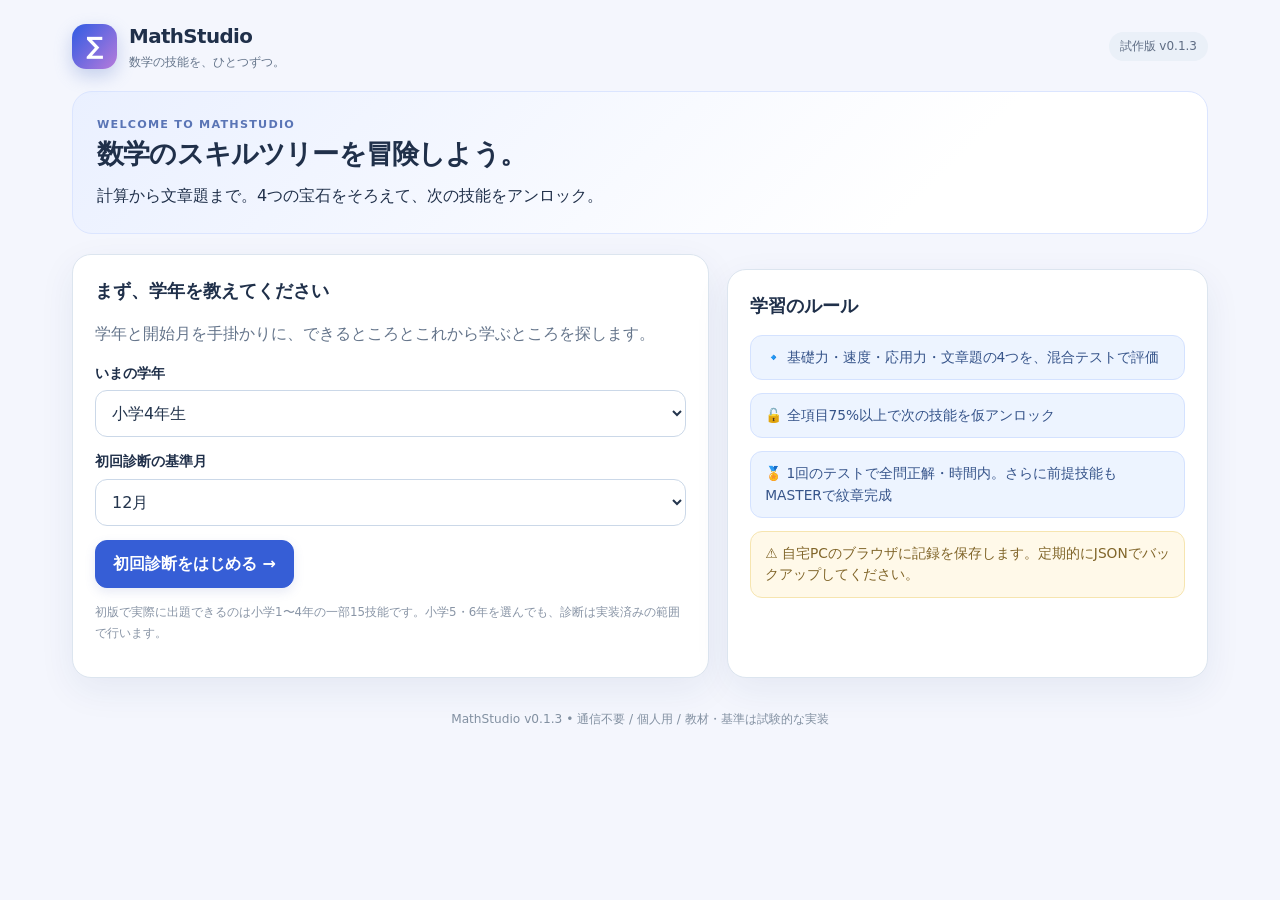
==== index.html @ b455cc85 "MathStudio v0.1.3: full-height tree, sticky grade header, skill modal" ====
<!doctype html>
<html lang="ja"><head><meta charset="utf-8"><meta name="viewport" content="width=device-width,initial-scale=1"><meta name="color-scheme" content="light"><title>MathStudio v0.1.3 — 単独ファイル版</title><style>:root{--ink:#20304a;--muted:#65758b;--blue:#365ed6;--line:#dce5ef;--bg:#f4f6fd;--white:#fff;--green:#15805e;--shadow:0 12px 36px rgba(28,55,112,.07);font-family:system-ui,-apple-system,'Noto Sans JP','Yu Gothic',sans-serif;color:var(--ink);background:var(--bg);line-height:1.55}*{box-sizing:border-box}body{margin:0}button,input,select,textarea{font:inherit}button{cursor:pointer}button:disabled{cursor:not-allowed;opacity:.45}button:focus-visible,input:focus-visible,textarea:focus-visible,select:focus-visible{outline:3px solid #91abff;outline-offset:2px}h1,h2,h3,p{margin-top:0}h1{font-size:1.35rem;letter-spacing:-.03em}h2{font-size:1.13rem}h3{font-size:1rem;margin-bottom:8px}p{line-height:1.7}.shell{max-width:1180px;padding:22px 22px 54px;margin:auto}.topbar{display:flex;gap:12px;align-items:center;justify-content:space-between;margin-bottom:20px}.brand{display:flex;align-items:center;gap:12px;cursor:pointer}.logo{width:45px;height:45px;display:grid;place-items:center;border-radius:14px;background:linear-gradient(130deg,#2f5be3,#b77bdb);color:white;font-weight:900;font-size:24px;box-shadow:0 7px 18px #6480cc55}.brand strong{font-size:1.24rem;letter-spacing:-.03em}.brand small{display:block;color:var(--muted);font-size:.74rem}.top-actions{display:flex;gap:8px;flex-wrap:wrap}.pill{font-size:.75rem;color:#5f6d84;background:#eaf0f8;border-radius:100px;padding:5px 11px}.btn{background:var(--blue);border:1px solid var(--blue);color:white;font-weight:700;padding:11px 17px;border-radius:12px;box-shadow:0 4px 11px #4a64b322}.btn:hover{filter:brightness(.96)}.btn.secondary{color:#354769;background:white;border-color:var(--line);box-shadow:none}.btn.soft{color:#3157a6;background:#e9eeff;border-color:#e1e8ff;box-shadow:none}.btn.danger{color:#a93445;border:1px solid #ecc4cb;background:#fff5f6;box-shadow:none}.btn.small{font-size:.83rem;padding:7px 12px;border-radius:9px}.page-title{display:flex;align-items:end;justify-content:space-between;gap:15px;flex-wrap:wrap;margin-bottom:18px}.subtitle,.muted{color:var(--muted)}.subtitle{font-size:.9rem}.card{background:white;border:1px solid var(--line);border-radius:19px;box-shadow:var(--shadow);padding:22px}.card+.card{margin-top:15px}.grid2{display:grid;grid-template-columns:1.14fr .86fr;gap:18px}.grid2.equal{grid-template-columns:1fr 1fr}.flex{display:flex;align-items:center;gap:10px}.between{justify-content:space-between}.stack{display:grid;gap:13px}.notice{font-size:.86rem;padding:11px 14px;border-radius:12px;background:#edf4ff;border:1px solid #d4e2ff;color:#36548a}.notice.warn{background:#fff9e9;border-color:#f6e5b0;color:#806529}.notice.good{background:#eaf8f2;border-color:#bce8d6;color:#1a7355}.kicker{letter-spacing:.11em;text-transform:uppercase;font-size:.7rem;font-weight:800;color:#5a75b6}.hero{background:linear-gradient(135deg,#eaf0ff 0%,#ffffff 75%);border:1px solid #dbe5ff;border-radius:20px;padding:24px;margin-bottom:20px}.hero h1{font-size:1.7rem;margin-bottom:6px}.hero p{margin-bottom:0}.statgrid{display:grid;grid-template-columns:repeat(3,1fr);gap:10px}.stat{background:#f5f8fd;padding:16px;border-radius:14px}.stat strong{font-size:1.65rem;display:block;font-variant-numeric:tabular-nums}.stat small{color:var(--muted)}.nav{display:flex;gap:8px;flex-wrap:wrap;margin-bottom:17px}.nav button{border:0;background:#e8edf6;color:#465977;padding:10px 16px;border-radius:11px;font-weight:700}.nav button.active{background:#344f9e;color:white}.track{margin-top:24px}.track-header{display:flex;align-items:center;gap:10px;font-weight:800;margin-bottom:10px}.track-header span{width:33px;height:33px;border-radius:10px;display:grid;place-items:center;background:#eaf0ff;color:#4462bc;font-size:1.3rem}.skill-strip{display:flex;gap:13px;overflow-x:auto;padding:4px 5px 16px}.skill-card{min-width:207px;max-width:207px;text-align:left;border-radius:15px;background:white;border:1px solid #dce5ef;padding:15px;box-shadow:0 5px 16px #2d4e7a0b;position:relative;flex-shrink:0;color:var(--ink)}.skill-card:before{content:'→';position:absolute;top:48%;right:-14px;color:#a4b5c9;font-size:17px;z-index:1}.skill-card:last-child:before{display:none}.skill-card:hover{border-color:#819be9}.skill-card.locked{opacity:.63;background:#f5f7f9}.skill-card.master{background:#f0fcf7;border-color:#87d4b0}.skill-card.pending{background:#fffaf1;border-color:#dfc991}.skill-card.licensed{border-color:#8eabe9}.skill-grade{color:#7584a0;font-size:.72rem}.skill-name{font-weight:800;font-size:.9rem;min-height:44px;margin-top:3px}.skill-foot{font-size:.72rem;margin-top:9px;color:var(--muted)}.gems{display:flex;align-items:center;gap:9px;flex-wrap:wrap}.gem-box{text-align:center;min-width:44px}.gem{--gem:#97a1b4;width:29px;height:33px;display:block;margin:auto;position:relative;clip-path:polygon(25% 0%,75% 0%,100% 28%,85% 80%,50% 100%,15% 80%,0 28%);background:linear-gradient(130deg,#fff8,var(--gem) 32%,#091a2855 72%,var(--gem));border:0;filter:drop-shadow(0 1px 2px #51607133)}.gem:after{content:'';position:absolute;inset:5px 8px 10px 7px;background:#ffffff70;clip-path:polygon(0 0,100% 0,35% 100%)}.gem.gray{filter:grayscale(1);opacity:.29}.gem.bright{filter:drop-shadow(0 0 5px var(--gem)) saturate(1.4)}.gem-box label{display:block;margin-top:5px;font-size:.63rem;color:var(--muted)}.gem-box b{font-size:.72rem}.gem.small{width:17px;height:19px}.seal{width:47px;height:47px;display:grid;place-items:center;flex-shrink:0;border:2px solid #b3c1d7;border-radius:50%;font-weight:900;color:#b1bece;background:#fff;box-shadow:inset 0 0 0 3px #f3f6fb}.seal.master{border-color:#d6ac48;color:#9c6410;background:radial-gradient(circle,#fff9d9,#f5dfa3);box-shadow:0 0 15px #ffdd785c,inset 0 0 0 3px #fff3cd}.seal.pending{border-color:#d6af70;background:#fff8e9;color:#ab8749}.seal.license{color:#4c72ae;border-color:#adc2e6;background:#f1f6ff}.status{font-size:.77rem;font-weight:800;border-radius:25px;padding:4px 9px;background:#f0f3f8;color:#64758a;white-space:nowrap}.status.master{background:#e1f6ec;color:#087c55}.status.pending{background:#fff0d6;color:#985f22}.status.licensed{background:#e7efff;color:#3359a4}.skill-detail{display:grid;gap:14px}.requirements{font-size:.86rem;color:#65758a}.req-links{display:flex;flex-wrap:wrap;gap:6px}.req{font-size:.79rem;padding:7px 9px;background:#f0f4fa;border-radius:8px}.progress{height:9px;background:#e8edf4;border-radius:20px;overflow:hidden;margin:5px 0}.progress>div{height:100%;background:linear-gradient(90deg,#819ae2,#466ddd);border-radius:20px}.metricrow{display:grid;grid-template-columns:80px 1fr 46px;align-items:center;gap:11px;font-size:.83rem;padding:7px 0}.field{display:grid;gap:6px;margin:0 0 14px}.field label{font-weight:800;font-size:.86rem}.field input,.field select,.answer-input{width:100%;border:1px solid #cbd8e8;padding:12px;border-radius:12px;background:white;color:#24354d}.answer-input{font-size:1.16rem}.answer-input.formula{min-height:112px;resize:vertical;font-family:ui-monospace,Consolas,monospace}.hint{font-size:.81rem;color:var(--muted)}.question{background:#f7f9fd;border:1px solid #e6ebf5;border-radius:17px;padding:22px;margin:16px 0}.question p{font-size:1.21rem;font-weight:750;margin-bottom:0;line-height:1.8}.tag{border-radius:100px;font-size:.74rem;padding:4px 10px;background:#e6edff;color:#4764af;font-weight:800}.counter{color:var(--muted);font-size:.85rem}.qnav{display:flex;justify-content:center;gap:6px;flex-wrap:wrap;margin:16px 0}.qnav button{width:33px;height:33px;border:1px solid #d5deec;background:white;border-radius:10px;color:#59708a;font-size:.76rem}.qnav button.filled{background:#e9f0ff;border-color:#99b3fa}.qnav button.current{background:#385fcd;color:white;border-color:#385fcd}.timer{font-variant-numeric:tabular-nums;font-weight:900;font-size:1.55rem}.divider{height:1px;background:var(--line);margin:20px 0}.result-line{padding:12px 0;border-bottom:1px solid #e9eef6}.result-line:last-child{border:0}.result-line.ok{border-left:3px solid #29a67b;padding-left:12px}.result-line.bad{border-left:3px solid #d9686e;padding-left:12px}.result-line.review{border-left:3px solid #d6a94d;padding-left:12px}.result-prompt{font-size:.89rem;font-weight:700}.result-detail{font-size:.82rem;color:var(--muted)}.history-chart{width:100%;max-height:250px}.tabular{font-variant-numeric:tabular-nums}.footer{text-align:center;margin-top:32px;font-size:.76rem;color:#8290a1}.smallnote{font-size:.74rem;color:#8995a6}.diag-dots{display:flex;gap:8px;flex-wrap:wrap}.diag-dots span{padding:6px 10px;border-radius:20px;background:#eef2f8;font-size:.77rem}.diag-dots span.active{background:#dce8ff;color:#355fba;font-weight:800}.diag-dots span.done{background:#e1f5eb;color:#12815e}.loading{padding:50px;text-align:center}input[type=file]{width:100%}@media(max-width:760px){.shell{padding:13px 12px 30px}.grid2,.grid2.equal{grid-template-columns:1fr}.card{padding:16px}.hero{padding:18px}.topbar{align-items:flex-start}.top-actions{justify-content:flex-end}.stat strong{font-size:1.26rem}.stat{padding:10px}.skill-card{min-width:188px;max-width:188px}.question{padding:18px}.question p{font-size:1.08rem}.gem-box{min-width:37px}}
/* Prevent long horizontal skill strips from collapsing the detail panel. */
.grid2{grid-template-columns:minmax(0,1.14fr) minmax(310px,.86fr)}.grid2.equal{grid-template-columns:repeat(2,minmax(0,1fr))}.grid2>*{min-width:0}.skill-strip{max-width:100%}
@media(max-width:760px){.grid2,.grid2.equal{grid-template-columns:minmax(0,1fr)}}
/* v0.1.2: Civ-inspired, factual prerequisite DAG; eras represent school grades. */
.tech-wrap{margin-top:18px;background:#fff;border:1px solid #d6e1ee;border-radius:19px;box-shadow:var(--shadow);overflow:hidden}
.tech-toolbar{display:flex;justify-content:space-between;align-items:center;flex-wrap:wrap;gap:12px;padding:16px 20px 10px;background:#eef3fc}
.tech-tooltitle{display:grid;gap:2px}.tech-tooltitle strong{color:#283e64;font-size:1.04rem}.tech-tooltitle span{font-size:.79rem;color:#627590}
.tech-controls{display:flex;gap:6px;align-items:center}.map-zoom-value{min-width:40px;text-align:center;font-weight:800;font-size:.81rem;color:#4a5e7b}
.tech-legend{display:flex;align-items:center;gap:15px;flex-wrap:wrap;padding:11px 20px;font-size:.74rem;color:#677993;background:#f9fbfe;border-bottom:1px solid #dee6f0}
.tech-legend>span{display:inline-flex;align-items:center;gap:5px}.legend-dot{display:inline-block;width:10px;height:10px;border-radius:50%;background:#e5eaf2;border:1px solid #b8c6d9}.legend-dot.master{background:#28a77c;border-color:#229b71}.legend-dot.licensed{background:#5084e5;border-color:#3474df}.legend-dot.open{background:#fff5da;border-color:#d9aa53}.legend-dot.locked{background:#d7dde7;border-color:#a7b2c5}.legend-line{display:inline-block;width:24px;border-top:3px solid #9db0c7}
.tech-map-scroll{height:min(65vh,720px);min-height:460px;overflow:auto;overscroll-behavior:contain;background:#f3f6fc;scrollbar-width:thin;scrollbar-color:#abbcda #e5ebf4}
.tech-map-scroll:focus-visible{outline:3px solid #5878df;outline-offset:-4px}
.tech-canvas{position:relative;isolation:isolate;font-family:system-ui,-apple-system,'Noto Sans JP','Yu Gothic',sans-serif}
.era-band{position:absolute;top:0;z-index:-3;border-right:2px solid #d6dfec}.era-even{background:#ecf1f8}.era-odd{background:#f6f8fc}.era-future{background:repeating-linear-gradient(135deg,#f0f3f7,#f0f3f7 16px,#e9eff6 16px,#e9eff6 32px)}
.era-head{height:80px;display:grid;justify-items:center;align-content:center;border-bottom:2px solid #cbd7e7;background:linear-gradient(180deg,#dce7fb,#edf3fc);color:#334e79}.era-head strong{font-size:1.23rem}.era-head small{font-size:.68rem;color:#7385a1}.era-index{font-size:.55rem;font-weight:900;letter-spacing:.17em;color:#627ca7}.era-future .era-head{background:linear-gradient(180deg,#e8edf5,#f3f5f8);color:#8490a2}
.tech-lane{position:absolute;left:0;border-bottom:2px dashed #cad6e9;pointer-events:none}.lane-label{position:absolute;left:7px;top:18px;width:99px;display:grid;justify-items:center;gap:7px;font-size:.82rem;color:#435f8a;font-weight:900;text-align:center;line-height:1.25}.lane-label strong{display:grid;place-items:center;width:40px;height:40px;background:#e0eafa;border-radius:13px;color:#3d67c1;font-size:1.35rem}
.tech-edges{position:absolute;inset:0;width:100%;height:100%;z-index:-1;pointer-events:none;overflow:visible}.tech-link{fill:none;stroke:#9eafc7;stroke-width:2.2;opacity:.9;stroke-linecap:round}.tech-link.cross-lane{stroke-dasharray:8 5}.tech-link.complete{stroke:#64bb99}.tech-link.highlight{stroke:#d78d37;stroke-width:3.8;opacity:1;stroke-dasharray:none}
.tech-node{position:absolute;z-index:1;border:1.5px solid #bed0e6;border-left:6px solid #7395ca;border-radius:13px;padding:11px 11px 9px;text-align:left;display:flex;flex-direction:column;justify-content:space-between;background:#fff;box-shadow:0 5px 16px #3d568126;color:#2b3f5c;transition:box-shadow .15s,border-color .15s,transform .15s}.tech-node:hover{z-index:2;transform:translateY(-2px);box-shadow:0 10px 24px #47619e4a}.tech-node:focus-visible{z-index:3;outline:3px solid #3463d1;outline-offset:3px}.tech-node.selected{border-color:#d78d37;box-shadow:0 0 0 4px #f6cf8266,0 8px 23px #2d4f7540;z-index:2}.tech-node.master{background:#e8fbf3;border-left-color:#24a878}.tech-node.licensed{background:#edf3ff;border-left-color:#477fdb}.tech-node.pending{background:#fff8ea;border-left-color:#d8a75e}.tech-node.locked{background:#f4f5f9;border-left-color:#acb9c7;color:#79859a}.tech-node-top,.tech-node-bottom{display:flex;justify-content:space-between;align-items:center;gap:5px}.tech-node-meta{font-size:.66rem;color:#8292ab}.tech-node-name{font-size:.91rem;font-weight:900;line-height:1.3;min-height:37px;display:flex;align-items:center}.tech-status{font-size:.64rem;font-weight:850;color:#4e6686;background:#e8eef7;padding:2px 6px;border-radius:99px;white-space:nowrap}.tech-status.master{background:#b9efd6;color:#167759}.tech-status.licensed{background:#c9daff;color:#315cb0}.tech-status.pending{background:#ffedc6;color:#875e1e}.tech-status.locked{background:#e2e5ed;color:#798398}.tech-gems{display:inline-flex;gap:6px;align-items:center}.tech-gem{display:inline-block;height:17px;width:14px;background:var(--stone);clip-path:polygon(50% 0,100% 40%,82% 86%,50% 100%,18% 86%,0 40%);filter:saturate(.7);opacity:.78}.tech-gem.empty{background:#bfc9d6;opacity:.4}.tech-gem.bright{filter:drop-shadow(0 0 5px var(--stone)) saturate(1.3);opacity:1}.tech-reason{font-size:.59rem;color:#8b99ad;white-space:nowrap}
.tech-map-foot{display:flex;justify-content:space-between;gap:10px;flex-wrap:wrap;padding:10px 19px;font-size:.72rem;color:#657b9b;background:#f3f7fd;border-top:1px solid #dce5f1}
#detail-pane{margin-top:17px;max-width:100%}
@media(max-width:760px){.tech-toolbar{padding:11px}.tech-legend{gap:8px;padding:10px}.tech-map-scroll{height:58vh}.tech-map-foot{padding:8px 11px}}
/* v0.1.3: desktop learning-map viewport; no page-level vertical scrolling. */
html.math-tree-page,html.math-tree-page body{height:100%;overflow:hidden}
.shell.shell-tree{height:100dvh;max-width:none;width:100%;margin:0;padding:10px 14px 11px;display:flex;flex-direction:column;gap:9px;overflow:hidden}
.shell-tree>.topbar{margin:0;flex:0 0 auto;min-height:42px}
.shell-tree .logo{height:39px;width:39px;border-radius:11px;font-size:20px}
.shell-tree .brand strong{font-size:1.13rem}
.shell-tree .nav{margin:0;flex:0 0 auto;padding:3px 4px;border-radius:13px;gap:3px}
.shell-tree .nav button{padding:7px 16px;font-size:.82rem}
.tree-overview{display:flex;justify-content:space-between;align-items:center;gap:12px;flex:0 0 auto;min-height:32px}
.tree-overview h1{font-size:1.12rem;margin:0;white-space:nowrap}
.tree-overview .tree-subtitle{font-size:.75rem;color:var(--muted);margin-left:10px}
.tree-overview .tree-summary{display:flex;gap:7px;align-items:center;justify-content:flex-end;flex-wrap:wrap}
.tree-overview .tree-summary .pill{white-space:nowrap;font-size:.72rem;padding:4px 9px}
.tree-overview .btn{padding:6px 12px}
.shell-tree .footer{display:none}
.shell-tree .tech-wrap{flex:1 1 auto;min-height:0;margin:0;display:flex;flex-direction:column;overflow:hidden;border-radius:14px}
.shell-tree .tech-toolbar{flex:0 0 auto;padding:6px 12px;gap:8px;min-height:40px}
.shell-tree .tech-tooltitle{display:flex;align-items:baseline;gap:12px;white-space:nowrap}
.shell-tree .tech-tooltitle strong{font-size:.94rem}
.shell-tree .tech-tooltitle span{font-size:.72rem}
.shell-tree .tech-controls .btn{padding:4px 11px;border-radius:9px;min-height:29px}
.shell-tree .tech-legend{flex:0 0 auto;padding:5px 13px;min-height:28px;gap:12px;font-size:.7rem}
.tech-track-legend{display:inline-flex;align-items:center;gap:4px}
.tech-track-legend i{display:inline-block;height:10px;width:5px;border-radius:3px}
.tech-map-viewport{position:relative;flex:1 1 auto;min-height:0;overflow:hidden;background:#f3f6fc}
.tech-map-viewport .tech-map-scroll{position:absolute;inset:0;height:100%;min-height:0;max-height:none;overflow:auto;scroll-padding-top:72px}
.tech-grade-overlay{position:absolute;z-index:8;top:0;left:0;right:0;height:61px;overflow:hidden;pointer-events:none;border-bottom:2px solid #b7c9e1;background:linear-gradient(180deg,#d7e4f7,#eef4fc);box-shadow:0 3px 9px #294e7a25}
.tech-grade-strip{position:relative;will-change:transform;height:100%}
.grade-fixed{position:absolute;top:0;height:61px;display:flex;justify-content:center;align-items:center;flex-direction:column;gap:0;border-right:1px solid #c3d3e8;color:#2d4c7a;white-space:nowrap}
.grade-fixed span{font-size:.58rem;letter-spacing:.13em;color:#7187a8;font-weight:900;line-height:1.25}
.grade-fixed strong{font-size:1rem;line-height:1.35}
.grade-fixed small{font-size:.62rem;line-height:1.25;color:#8a98ae}
.grade-fixed.grade-future{background:repeating-linear-gradient(135deg,#edf1f7,#edf1f7 14px,#e3eaf4 14px,#e3eaf4 28px);color:#8d99ab}
.tech-canvas .era-band{top:0;z-index:-2}
.tech-canvas .tech-edges{z-index:0}
.tech-canvas .tech-node{z-index:1;border-left:6px solid var(--track-color);padding:7px 9px 6px;border-radius:11px}
.tech-canvas .tech-node.locked{border-left-color:var(--track-color);opacity:.78}
.tech-canvas .tech-node-name{font-size:.87rem;min-height:24px}
.tech-canvas .tech-node-meta{font-size:.7rem;color:#6a7898;font-weight:700}
.tech-canvas .tech-node-bottom{gap:5px}
.tech-canvas .tech-gem{height:15px;width:13px}
.tech-canvas .tech-status{font-size:.59rem}
.shell-tree .tech-map-foot{flex:0 0 auto;padding:5px 12px;min-height:24px}
.skill-dialog{border:1px solid #cad9ed;border-radius:19px;padding:0;box-shadow:0 25px 100px #132c5270;width:min(610px,calc(100vw - 30px));max-height:min(86dvh,780px);overflow:auto;color:var(--ink);background:#fff}
.skill-dialog::backdrop{background:rgba(18,31,54,.6);backdrop-filter:blur(2px)}
.skill-dialog-titlebar{position:sticky;top:0;z-index:4;display:flex;justify-content:space-between;align-items:center;background:#eef3fc;border-bottom:1px solid #d8e3f0;padding:9px 16px;font-size:.85rem;font-weight:800}
.skill-dialog-close{min-width:34px;min-height:32px;padding:4px 11px;border:1px solid #bacce7;background:#fff;border-radius:9px;font-size:1rem;cursor:pointer}
.skill-dialog .skill-detail{border:0;box-shadow:none;border-radius:0;padding:18px 22px 22px;margin:0}
.skill-dialog .skill-detail .divider{margin:6px 0}
.skill-dialog .skill-detail h3{margin:2px 0 4px}
.skill-dialog .skill-detail .hint{line-height:1.5}
@media(max-width:820px){.tree-overview{align-items:flex-start}.tree-overview .tree-subtitle{display:none}.tree-overview .tree-summary{gap:3px}.shell.shell-tree{padding:7px;gap:6px}.shell-tree .tech-tooltitle span{display:none}.shell-tree .tech-legend{gap:6px;font-size:.65rem}.tech-grade-overlay,.grade-fixed{height:56px}.skill-dialog .skill-detail{padding:13px}}
@media(max-height:650px){.shell-tree .brand small{display:none}.shell-tree .tech-map-foot{display:none}.shell-tree .tech-legend{padding:2px 10px}.shell.shell-tree{gap:5px}.shell-tree .topbar{min-height:36px}.shell-tree .logo{height:34px;width:34px}.skill-dialog{max-height:92dvh}}
</style></head><body><div id="app" aria-live="polite"><div class="loading">MathStudio を準備しています…</div></div><script>/* Working sample. IDs deliberately align with curriculum_285_v0.1.json; the links below are a prototype subgraph, NOT the complete 485-link DAG. */
(function(root,factory){const v=factory();if(typeof module==='object'&&module.exports)module.exports=v;else root.MathSkills=v;})(typeof globalThis==='object'?globalThis:this,function(){
const s=(id,title,grade,month,kind,track,prereq=[],note='')=>({id,title,grade,month,kind,track,prereq,note});
const skills=[
s('e1.number.add_single','1桁のたし算',1,6,'add1','add',[]),
s('e1.number.add_carry','くり上がりのたし算',1,10,'addcarry','add',['e1.number.add_single']),
s('e2.number.add_column','2桁のたし算',2,6,'add2','add',['e1.number.add_carry']),
s('e2.number.mul_equal_groups','同じ数ずつのまとまり',2,9,'groups','mul',['e1.number.add_single']),
s('e2.number.multiplication_table','九九',2,11,'table','mul',['e2.number.mul_equal_groups']),
s('e2.number.mul_2digit_simple','2桁×1桁の暗算',2,2,'mul2simple','mul',['e2.number.multiplication_table']),
s('e3.number.multiply_2by1','2桁×1桁の筆算',3,6,'mul21','mul',['e2.number.mul_2digit_simple']),
s('e3.number.multiply_two_digit_by_two_digit','2桁×2桁の掛け算',3,11,'mul22','mul',['e3.number.multiply_2by1','e2.number.add_column']),
s('e3.number.division_meaning','わり算の意味',3,5,'divMeaning','div',['e2.number.multiplication_table']),
s('e3.number.divide_2by1','2桁÷1桁',3,9,'div21','div',['e3.number.division_meaning']),
s('e4.number.long_division','2桁で割る筆算',4,7,'longdiv','div',['e3.number.divide_2by1','e3.number.multiply_two_digit_by_two_digit']),
s('e2.number.simple_fraction','分数の意味',2,3,'fracConcept','frac',['e1.number.add_single']),
s('e3.number.fraction_unit','分数の大きさ',3,1,'fracUnit','frac',['e2.number.simple_fraction']),
s('e4.number.fraction_add_same','同分母の分数のたし算',4,10,'fracAdd','frac',['e3.number.fraction_unit']),
s('e4.number.fraction_equivalence','等しい分数',4,12,'fracEqual','frac',['e3.number.fraction_unit'])
];
const tracks=[{id:'add',title:'たし算',icon:'＋'},{id:'mul',title:'かけ算',icon:'×'},{id:'div',title:'わり算',icon:'÷'},{id:'frac',title:'分数',icon:'½'}];
function completedBefore(skill,g,m){if(skill.grade<g)return true;if(skill.grade>g)return false;const i=x=>x>=4?x-4:x+8;return i(skill.month)<i(m);}
function startingIndex(track,grade,month){const list=skills.filter(s=>s.track===track);let idx=list.findIndex(s=>!completedBefore(s,grade,month));if(idx<0)return list.length-1;return Math.max(0,idx-1);}
return {skills,tracks,byId:Object.fromEntries(skills.map(s=>[s.id,s])),completedBefore,startingIndex};});

/* MathStudio: offline symbolic equivalence PoC v0.1.2. No eval / network / dependencies. */
(function (root, factory) {
  const api = factory();
  if (typeof module !== 'undefined' && module.exports) module.exports = api;
  else root.MathStudioGrader = api;
})(typeof globalThis === 'object' ? globalThis : this, function () {
  'use strict';
  const MAX_INPUT = 1000, MAX_TOKENS = 300, MAX_TERMS = 2000, MAX_EXP = 16, MAX_DIGITS = 18;
  const fail = (message, code='unsupported') => { const e=new Error(message); e.code=code; throw e; };
  const norm = s => String(s).replace(/[０-９]/g,c=>String(c.charCodeAt(0)-65296))
    .replace(/[＋]/g,'+').replace(/[－−]/g,'-').replace(/[×＊]/g,'*').replace(/[÷／]/g,'/').replace(/[（]/g,'(').replace(/[）]/g,')').replace(/[＝]/g,'=')
    .replace(/\r/g,'').trim();
  const numKey = s => {let t=String(s); if (!/^\d+(?:\.\d+)?$/.test(t)) fail('数字の形式が未対応');
    if (t.replace(/\D/g,'').length>MAX_DIGITS) fail('数値が大きすぎます');
    let [a,b='']=t.split('.'); a=a.replace(/^0+(?=\d)/,''); b=b.replace(/0+$/,''); return b ? a+'.'+b : a; };
  function parse(src) {
    src=norm(src); if (src.length>MAX_INPUT) fail('入力が長すぎます');
    const toks=src.match(/\d+(?:\.\d+)?|[a-zA-Z_][a-zA-Z_0-9]*|[()+\-*/]|\S/g)||[];
    if(toks.length>MAX_TOKENS) fail('式が長すぎます');
    let i=0;
    function primary(depth) {
      if(depth>MAX_EXP) fail('式の入れ子が深すぎます');
      const t=toks[i++];
      if(t==='('){let a=add(depth+1); if(toks[i++]!==')') fail('閉じ括弧が必要です'); return a;}
      if(t==='-') return {kind:'neg',a:primary(depth+1)};
      if(t==='+') return primary(depth+1);
      if(t&&/^\d/.test(t)) return {kind:'number',value:numKey(t)};
      if(t&&/^[a-zA-Z_]/.test(t)) return {kind:'id',value:t};
      fail('式の読み取りに失敗しました');
    }
    function mul(depth){let a=primary(depth); while(toks[i]==='*'||toks[i]==='/'){
      const op=toks[i++]; a={kind:'op',op,a,b:primary(depth)}; }return a;}
    function add(depth){let a=mul(depth); while(toks[i]==='+'||toks[i]==='-'){
      const op=toks[i++]; a={kind:'op',op,a,b:mul(depth)};}return a;}
    const ast=add(0); if(i!==toks.length) fail('未対応の文字または式の構造です'); return ast;
  }
  const C=n=>new Map(n===0n?[]:[['',n]]);
  function monomialAdd(a,b) {const c={}; for(const s of [a,b])if(s)for(const p of s.split('|')){
    const [v,e]=p.split(':');c[v]=(c[v]||0)+Number(e);}
    return Object.keys(c).filter(k=>c[k]).sort().map(k=>k+':'+c[k]).join('|');}
  function pa(a,b,minus=false){const out=new Map(a); for(const [k,v] of b){const r=(out.get(k)||0n)+(minus?-v:v);if(r===0n)out.delete(k);else out.set(k,r);}return out;}
  function pm(a,b){const out=new Map();for(const [k,x]of a)for(const [l,y]of b){
    const key=monomialAdd(k,l),sum=(out.get(key)||0n)+x*y;
    if(sum===0n)out.delete(key);else out.set(key,sum);
    if(out.size>MAX_TERMS)fail('式が複雑すぎます');
  }return out;}
  const rat=(n,d)=>({n,d});
  const ra=(x,y,minus=false)=>rat(pa(pm(x.n,y.d),pm(y.n,x.d),minus),pm(x.d,y.d));
  const rm=(x,y)=>rat(pm(x.n,y.n),pm(x.d,y.d));
  const rd=(x,y)=>{if(y.n.size===0) fail('0で割る式です','invalid'); return rat(pm(x.n,y.d),pm(x.d,y.n));};
  function decimal(s) {let [a,b='']=s.split('.');return rat(C(BigInt(a+b)),C(10n**BigInt(b.length)));}
  const variable=k=>rat(new Map([[k+':1',1n]]),C(1n));
  function substitute(ast,env){
    if(ast.kind==='neg')return rm(rat(C(-1n),C(1n)),substitute(ast.a,env));
    if(ast.kind==='number') {
      if(Object.prototype.hasOwnProperty.call(env.aliases,ast.value))return substitute(env.aliases[ast.value],env);
      if(Object.prototype.hasOwnProperty.call(env.derived,ast.value)) return substitute(parse(env.derived[ast.value]),env);
      if(Object.prototype.hasOwnProperty.call(env.numericNames,ast.value)) {
        const ids=env.numericNames[ast.value]; if(ids.length!==1)fail('同じ値が複数の数量に使われています');return variable(ids[0]);
      }
      if(env.constants.includes(ast.value))return decimal(ast.value);
      fail('数値 '+ast.value+' は問題文・許可定数・確認済み途中式のいずれにもありません。数値を導いた途中式を示してください','invalid');
    }
    if(ast.kind==='id'){if(Object.prototype.hasOwnProperty.call(env.params,ast.value))return variable(ast.value); fail('未知の変数 '+ast.value);}
    const a=substitute(ast.a,env),b=substitute(ast.b,env);
    return ast.op==='+'?ra(a,b):ast.op==='-'?ra(a,b,true):ast.op==='*'?rm(a,b):rd(a,b);
  }
  // An identical printed number may represent two distinct quantities, for
  // example red=1 and blue=1. Enumerate possible symbolic bindings rather than
  // rejecting every equation containing repeated values. An assignment is
  // accepted ONLY when it yields the expected symbolic identity, not just the
  // correct numerical answer for the current values.
  // Cap alternatives to avoid exponential work from untrusted free-form input.
  const MAX_BINDINGS = 2048;
  function candidates(ast,env){
    if(ast.kind==='number'){
      if(Object.prototype.hasOwnProperty.call(env.aliases,ast.value))return candidates(env.aliases[ast.value],env);
      if(Object.prototype.hasOwnProperty.call(env.derived,ast.value))return candidates(parse(env.derived[ast.value]),env);
      if(Object.prototype.hasOwnProperty.call(env.numericNames,ast.value)){
        return env.numericNames[ast.value].map(variable);
      }
      if(env.constants.includes(ast.value))return [decimal(ast.value)];
      fail('数値 '+ast.value+' は問題文・許可定数・確認済み途中式のいずれにもありません。数値を導いた途中式を示してください','invalid');
    }
    if(ast.kind==='id')return [substitute(ast,env)];
    if(ast.kind==='neg')return candidates(ast.a,env).map(x=>rm(rat(C(-1n),C(1n)),x));
    const left=candidates(ast.a,env),right=candidates(ast.b,env);
    if(left.length*right.length>MAX_BINDINGS)fail('同じ数字が多いため、数量の対応を特定できません。別の書き方を試してください');
    const out=[];
    for(const a of left)for(const b of right){
      // The purely symbolic alternatives are small for generated word problems.
      out.push(ast.op==='+'?ra(a,b):ast.op==='-'?ra(a,b,true):ast.op==='*'?rm(a,b):rd(a,b));
    }
    return out;
  }
  function pv(p,values){let out=0n;for(const [k,c]of p){let term=c;
    if(k)for(const q of k.split('|')){const [v,e]=q.split(':');term*=BigInt(values[v])**BigInt(e);}
    out+=term;
  }return out;}
  function value(r,vals){const n=pv(r.n,vals),d=pv(r.d,vals);if(d===0n)fail('0で割る式です','invalid');return {n,d};}
  function equalFrac(a,b) {return a.n*b.d===b.n*a.d;}
  function equalRat(x,y) {return pm(x.n,y.d).size===pm(y.n,x.d).size && polyEqual(pm(x.n,y.d),pm(y.n,x.d));}
  function polyEqual(a,b){if(a.size!==b.size)return false;for(const [k,v]of a)if(b.get(k)!==v)return false;return true;}
  function result(status,detail,extra={}){return {status,detail,...extra};}
  function grade(problem,input) {
    try {
      if(typeof input!=='string'||!input.trim())return result('needs_review','数式を入力してください');
      const params=problem.params;
      const names={};for(const [k,v] of Object.entries(params)) {
        if(!Number.isSafeInteger(v)||v<0)fail('問題データの数値が未対応です');
        (names[String(v)] ||= []).push(k);
      }
      const env={params,numericNames:names,aliases:{},derived:problem.derived_literals||{},constants:(problem.allowed_constants||[]).map(String)};
      for(const [literal,formula] of Object.entries(env.derived)) {
        if(Object.prototype.hasOwnProperty.call(env.numericNames,numKey(literal)))fail('導出値が問題の数量と衝突します');
        const probe=substitute(parse(formula),{...env,derived:{},aliases:{}});
        const vals=Object.fromEntries(Object.entries(params).map(([k,v])=>[k,BigInt(v)]));
        if(!equalFrac(value(probe,vals),value(decimal(numKey(literal)),vals)))fail('導出値と式の対応が間違っています');
      }
      const expected=parse(problem.formula);
      const expectedR=substitute(expected,env); // problem.formula must use variable names
      const values=Object.fromEntries(Object.entries(params).map(([k,v])=>[k,BigInt(v)]));
      const expectedValue=value(expectedR,values);
      // An answer-only input must not be rejected merely because the answer is
      // not one of the story's source quantities. Compare it numerically first;
      // a correct final number without a derivation remains unverified.
      const answerOnly=norm(input);
      if(/^\d+(?:\.\d+)?$/.test(answerOnly)) {
        const match=equalFrac(value(decimal(numKey(answerOnly)),values),expectedValue);
        return match
          ? result('needs_review','答えは一致しますが、式がないため立式の妥当性を確認できません',{reason:'answer_only'})
          : result('incorrect','答えの数値が一致しません',{reason:'wrong_answer'});
      }
      const lines=norm(input).split(/\n+/).map(x=>x.trim()).filter(Boolean);
      if(lines.length>12)fail('途中式が多すぎます');
      let last=null;
      for(let i=0;i<lines.length;i++){
        const parts=lines[i].split('=');
        if(parts.length>2)fail('連続した等式にはまだ対応していません');
        const lhs=parse(parts[0]);
        const possible=candidates(lhs,env), leftR=possible[0];
        if(parts.length===2){
          const rhsText=parts[1].trim(),rhs=numKey(rhsText);
          const v=value(leftR,values),rhsV=value(decimal(rhs),values);
          if(!equalFrac(v,rhsV))return result('incorrect','途中式または答えの計算が一致しません',{line:i+1});
          if(i<lines.length-1){
            if(Object.prototype.hasOwnProperty.call(env.numericNames,rhs))return result('needs_review','途中結果の値が問題文の数値と重なるため判定を保留します',{line:i+1});
            env.aliases[rhs]=lhs; // one-step alias: recursively resolved via numeric names
          }
        }
        last=possible;
      }
      if(!last)return result('needs_review','式を入力してください');
      if(!equalFrac(value(last[0],values),expectedValue))return result('incorrect','今回の数値では正答になりません');
      // A single number with no quantity in formula is not evidence of valid construction.
      if(lines.length===1&&!/[+*/\-]/.test(lines[0].split('=')[0])) return result('needs_review','答えの数値だけでは立式の妥当性を確認できません');
      if(last.some(candidate=>equalRat(candidate,expectedR)))return result('correct','数量の値が同じ場合も、成立する立式を確認しました',{method:'symbolic_identity_with_quantity_bindings'});
      return result('incorrect','今回の答えは一致しますが、数量を変えると成立しない式です',{reason:'coincidental_answer'});
    }catch(e){return result(e.code==='invalid'?'incorrect':'needs_review',e.message,{reason:e.code||'unsupported'});}
  }
  return {grade,parse};
});

/* Offline MathStudio v0.1 core, no eval/new Function/network. UMD for Node and file://. */
(function(root,factory){let deps=typeof module==='object'&&module.exports?{skills:require('./skills.js'),grader:require('./expression_grader.js')}:{skills:root.MathSkills,grader:root.MathStudioGrader};const v=factory(deps);if(typeof module==='object'&&module.exports)module.exports=v;else root.MathEngine=v;})(typeof globalThis==='object'?globalThis:this,function({skills:catalog,grader}){
const rand=(a,b,r=Math.random)=>Math.floor(r()*(b-a+1))+a,choose=(a,r=Math.random)=>a[rand(0,a.length-1,r)];
const gcd=(a,b)=>b?gcd(b,a%b):Math.abs(a),lcm=(a,b)=>a*b/gcd(a,b);
const fstr=(n,d)=>{const g=gcd(n,d);return d/g===1?String(n/g):`${n/g}/${d/g}`;};
const val=(text)=>{if(typeof text!=='string'||text.trim().length>240)return NaN;let ast;try{ast=grader.parse(text.replace(/＝/g,'=').split('=')[0]);}catch{return NaN;}
  const walk=n=>n.kind==='number'?Number(n.value):n.kind==='neg'?-walk(n.a):n.kind==='op'?({'+':(a,b)=>a+b,'-':(a,b)=>a-b,'*':(a,b)=>a*b,'/':(a,b)=>a/b}[n.op])(walk(n.a),walk(n.b)):NaN;
  try{const x=walk(ast);return Number.isFinite(x)?x:NaN;}catch{return NaN;}};
let seq=0;
function makeQuestion(skill,category='basic',r=Math.random){
 const k=typeof skill==='string'?catalog.byId[skill].kind:skill.kind;
 const a=rand(2,9,r),b=rand(2,9,r),c=rand(2,8,r),mode=category;
 let x,y,z,answer,prompt,unit='',formula=null,params=null,allowed_constants=[],hint='数量の関係を確認しよう。';
 // Generated question uses independent source quantities for symbolic word grading wherever possible.
 function finish(answer_,prompt_,extra={}){answer=answer_;prompt=prompt_;Object.assign(extra,{answer,prompt});return extra;}
 let obj={};
 if(['add1','addcarry','add2'].includes(k)){
  if(k==='add1'){x=rand(1,8,r);y=rand(1,9-x,r);}
  if(k==='addcarry'){x=rand(6,9,r);y=rand(11-x,9,r);}
  if(k==='add2'){x=rand(23,68,r);y=rand(13,29,r);if(x===y)y++;}
  z=x+y;
  if(mode==='basic')obj=finish(z,`${x} ＋ ${y} ＝ □`);
  else if(mode==='application')obj=finish(y,`${x} ＋ □ ＝ ${z}。□ はいくつ？`);
  else {obj=finish(z,`赤いシールが${x}枚、青いシールが${y}枚あります。全部で何枚？`,{inputMode:'formula',unit:'枚',params:{a:x,b:y},formula:'a+b'});}
 }else if(['groups','table','mul2simple','mul21','mul22'].includes(k)){
  x=k==='groups'?rand(2,6,r):k==='table'?rand(2,9,r):k==='mul2simple'?rand(11,19,r):k==='mul21'?rand(23,87,r):rand(21,89,r);
  y=k==='mul22'?rand(12,39,r):rand(2,9,r);if(x===y)y=(y===9?2:y+1);
  z=x*y;
  if(mode==='basic')obj=finish(z,`${x} × ${y} ＝ □`);
  else if(mode==='application'){const d=(k==='groups'||k==='table')?2:10;obj=finish(z+x*d,`${x} × (${y} ＋ ${d}) ＝ □`,{allowed_constants:[d]});}
  else obj=finish(z,`1箱に${x}個入ったビー玉が${y}箱あります。全部で何個？`,{inputMode:'formula',params:{a:x,b:y},formula:'a*b',unit:'個'});
 }else if(['divMeaning','div21','longdiv'].includes(k)){
  y=k==='longdiv'?rand(11,19,r):rand(2,9,r);x=k==='divMeaning'?rand(2,9,r):k==='div21'?rand(3,9,r):rand(12,29,r);
  z=x*y;
  if(mode==='basic')obj=finish(x,`${z} ÷ ${y} ＝ □`);
  else if(mode==='application')obj=finish(y,`${z} ÷ □ ＝ ${x}。□ はいくつ？`);
  else obj=finish(x,`${z}個のお菓子を${y}人で同じ数ずつ分けます。1人何個？`,{inputMode:'formula',params:{a:z,b:y},formula:'a/b',unit:'個'});
 }else if(['fracConcept','fracUnit','fracAdd','fracEqual'].includes(k)){
  let d=choose([3,4,5,6,7,8,9,10,12],r),n=rand(1,d-1,r),q=rand(1,d-1,r);
  if(n===q)q=q<d-1?q+1:q-1;
  if(k==='fracConcept'||k==='fracUnit'){
   if(mode==='basic')obj=finish(n/d,`1つを${d}等分したうちの${n}つ分。分数で表すと？`,{displayAnswer:fstr(n,d)});
   else if(mode==='application')obj=finish(n,`${n}/${d} は、1/${d} が何個集まった数？`);
   else obj=finish(n/d,`テープを${d}等分し、そのうち${n}つ分を使いました。全体の何分のいくつ？`,{displayAnswer:fstr(n,d),inputMode:'value',unit:''});
  }else if(k==='fracAdd'){
   if(mode==='basic')obj=finish((n+q)/d,`${n}/${d} ＋ ${q}/${d} ＝ □`,{displayAnswer:fstr(n+q,d)});
   else if(mode==='application')obj=finish(q/d,`${n}/${d} ＋ □ ＝ ${n+q}/${d}。□ は？`,{displayAnswer:fstr(q,d)});
   else obj=finish((n+q)/d,`水を${n}/${d} Lと${q}/${d} L用意しました。合わせて何L？`,{displayAnswer:fstr(n+q,d),inputMode:'value',unit:'L'});
  }else{
   const t=rand(2,4,r);
   if(mode==='basic')obj=finish(n*t,`${n}/${d} ＝ □/${d*t}。□ はいくつ？`);
   else if(mode==='application')obj=finish(d*t,`${n}/${d} ＝ ${n*t}/□。□ はいくつ？`);
   else obj=finish(n/d,`ピザ${n*t}切れを${d*t}等分した全体から食べました。食べた割合を分数で答えてください。`,{displayAnswer:fstr(n,d),inputMode:'value'});
  }
 }else{throw Error('未対応の技能 '+k);}
 const out={id:`q_${Date.now().toString(36)}_${seq++}`,skillId:typeof skill==='string'?skill:skill.id,category,prompt:obj.prompt,answer:obj.answer,displayAnswer:obj.displayAnswer||String(obj.answer),inputMode:obj.inputMode||'value',params:obj.params,formula:obj.formula,allowed_constants:obj.allowed_constants||[],unit:obj.unit||'',hint};
 return out;
}
function scoreAnswer(q,input){const t=String(input||'').trim();if(!t)return{status:'incorrect',detail:'未回答'};
 if(q.inputMode==='formula'){
    if(!grader||!grader.grade)return{status:'needs_review',detail:'数式判定が利用できません'};
    const res=grader.grade({params:q.params,formula:q.formula,allowed_constants:q.allowed_constants},t);
    return res;
 }
 const n=val(t);if(!Number.isFinite(n))return{status:'incorrect',detail:'数値・分数として読み取れません'};
 return Math.abs(n-q.answer)<=1e-9*Math.max(1,Math.abs(q.answer))?{status:'correct',detail:'正解'}:{status:'incorrect',detail:'答えが違います'};
}
// Estimated seconds, only prototype heuristics, NOT measured or empirically calibrated.
function secFor(skill,cat){const g=typeof skill==='string'?catalog.byId[skill].grade:skill.grade;const base={basic:[35,45,55,70],application:[70,85,100,120],word:[110,130,150,180]};return base[cat][Math.min(3,g-1)];}
function buildTest(skill,seed=Math.random){skill=typeof skill==='string'?catalog.byId[skill]:skill;
 const cats=['basic','application','word'];const n={basic:5,application:4,word:4};const budget=25*60,spare=120;
 const time=()=>cats.reduce((t,c)=>t+n[c]*secFor(skill,c),spare);
 let loops=0;while(time()<22*60&&loops++<30){const c=cats[loops%3];if(time()+secFor(skill,c)>30*60)break;n[c]++;}
 let questions=[],seen=new Set();
 for(const cat of cats)for(let i=0;i<n[cat];i++){
  let q,tries=0;do{q=makeQuestion(skill,cat,seed);}while(seen.has(cat+q.prompt)&&++tries<30);
  seen.add(cat+q.prompt);questions.push(q);
 }
 // Shuffle deterministic for injected pseudo-random testing.
 for(let i=questions.length-1;i>0;i--){const j=rand(0,i,seed);[questions[i],questions[j]]=[questions[j],questions[i]];}
 return {mode:'master',skillId:skill.id,questions,targetSeconds:time(),estimatedSeconds:time()-spare,createdAt:Date.now()};
}
function gradeTest(test,answers,elapsedSeconds){const results=test.questions.map((q,i)=>scoreAnswer(q,answers[i]||''));
 const n={basic:0,application:0,word:0},ok={basic:0,application:0,word:0};
 test.questions.forEach((q,i)=>{n[q.category]++;if(results[i].status==='correct')ok[q.category]++;});
 const percent=c=>Math.round(100*ok[c]/Math.max(1,n[c]));
 const base=percent('basic'),app=percent('application'),word=percent('word');
 const timeScore=elapsedSeconds<=0?100:Math.min(100,Math.floor(100*test.targetSeconds/elapsedSeconds));
 const totalCorrect=results.filter(r=>r.status==='correct').length;
 // Speed jewel measures elapsed time only. Accuracy is assessed by the other three jewels.
 // A perfect/master result STILL requires every question correct and elapsed <= target.
 const speed=timeScore;
 const metrics={basic:base,speed,application:app,word};
 const provisional=Object.values(metrics).every(v=>v>=75),perfect=results.every(r=>r.status==='correct')&&elapsedSeconds<=test.targetSeconds;
 return {results,metrics,provisional,perfect,elapsedSeconds,correct:totalCorrect,count:results.length,needsReview:results.some(r=>r.status==='needs_review')};
}
function masteryStatus(id,records,diagnosticAccess=[]){const s=catalog.byId[id];const own=!!records[id]?.selfMaster;const inherited=s.prereq.every(p=>!!records[p]?.master);
 if(own&&inherited)return'master';if(own)return'pending';if(records[id]?.license)return'licensed';
 if(s.prereq.every(p=>!!records[p]?.license||!!records[p]?.master))return'open';
 if(s.prereq.length===0||diagnosticAccess.includes(id))return'open';return'locked';}
function recalc(records){let changed=true,i=0;while(changed&&i++<catalog.skills.length){changed=false;for(const s of catalog.skills){const rec=records[s.id]||(records[s.id]={});const m=!!rec.selfMaster&&s.prereq.every(p=>records[p]?.master);if(!!rec.master!==m){rec.master=m;changed=true;}}}return records;}
function applyResult(records,id,result,elapsed,testMeta){const rec=records[id]||(records[id]={});rec.metrics=result.metrics;rec.attempts=(rec.attempts||0)+1;
 if(result.provisional)rec.license=true;
 if(result.perfect)rec.selfMaster=true;
 rec.lastAttempt=new Date().toISOString();rec.lastScore=result.correct+'/'+result.count;rec.bestPercent=Math.max(rec.bestPercent||0,Math.floor(result.correct/result.count*100));
 rec.history=Array.isArray(rec.history)?rec.history:[];
 rec.history.push({at:rec.lastAttempt,metrics:result.metrics,provisional:result.provisional,perfect:result.perfect,elapsedSeconds:elapsed,correct:result.correct,count:result.count,testId:testMeta||null});
 recalc(records);return rec;
}
// Upgrade records created with the earlier ambiguous-number grading and the
// incorrect speed=min(time,accuracy) rule. No test is re-taken; saved questions,
// answers, and elapsed time are rescored in place. Preserve previously earned
// achievements; a fix can grant a deserved achievement, not take one away.
function repairStoredGrades(state){
 if(!state||!Array.isArray(state.attemptsHistory))return {rescored:0,upgraded:0};
 const latest=new Map();let rescored=0,upgraded=0;
 for(const h of state.attemptsHistory){
  if(!h||!catalog.byId[h.skillId]||!h.test||!Array.isArray(h.test.questions)||!h.test.questions.length||!Array.isArray(h.answers)||!Number.isFinite(h.elapsedSeconds))continue;
  try{
   const r=gradeTest(h.test,h.answers,h.elapsedSeconds);
   const prevPerfect=!!h.perfect,prevProvisional=!!h.provisional;
   Object.assign(h,{results:r.results,metrics:r.metrics,perfect:r.perfect,provisional:r.provisional,correct:r.correct,count:r.count});
   if((!prevPerfect&&r.perfect)||(!prevProvisional&&r.provisional))upgraded++;
   latest.set(h.skillId,h);rescored++;
   const rec=state.records[h.skillId]||(state.records[h.skillId]={});
   if(r.provisional)rec.license=true;
   if(r.perfect){rec.selfMaster=true;rec.license=true;}
   rec.bestPercent=Math.max(rec.bestPercent||0,Math.floor(r.correct/r.count*100));
   if(Array.isArray(rec.history)){
    const prior=rec.history.find(x=>x.testId===h.test.createdAt&&x.at===h.at);
    if(prior)Object.assign(prior,{metrics:r.metrics,provisional:r.provisional,perfect:r.perfect,elapsedSeconds:h.elapsedSeconds,correct:r.correct,count:r.count});
   }
  }catch{ /* skip malformed legacy record without deleting the user's data */ }
 }
 for(const [id,h]of latest){
  const rec=state.records[id];rec.metrics=h.metrics;rec.lastScore=h.correct+'/'+h.count;
 }
 recalc(state.records);
 if(state.lastResult){
  const h=state.attemptsHistory.find(x=>x.skillId===state.lastResult.skillId&&x.at===state.lastResult.at);
  if(h)state.lastResult={...h,recMaster:!!state.records[h.skillId]?.master};
 }
 return {rescored,upgraded};
}
function makeDiagnosis(profile,r=Math.random){const steps=catalog.tracks.map(t=>({track:t.id,index:catalog.startingIndex(t.id,Number(profile.grade),Number(profile.month)),attempts:0,probes:0,done:false,status:'pending',last:null}));return {steps,index:0,question:null,logs:[],startedAt:new Date().toISOString()};}
function currentDiagnosticSkill(d){let step=d.steps[d.index];if(!step)return null;let list=catalog.skills.filter(s=>s.track===step.track);return list[step.index];}
function nextDiagnosticQuestion(d,r=Math.random){let step=d.steps[d.index];if(!step)return null;const skill=currentDiagnosticSkill(d);d.question=makeQuestion(skill,'basic',r);return d.question;}
function diagnoseAnswer(d,input){const step=d.steps[d.index];const q=d.question;const r=scoreAnswer(q,input);d.logs.push({skillId:q.skillId,prompt:q.prompt,answer:input,status:r.status});
 step.probes++;step.attempts+=r.status==='correct'?1:0;
 if(step.probes<3){d.question=null;return {result:r,done:false,advance:false};}
 const list=catalog.skills.filter(s=>s.track===step.track),passed=step.attempts>=2;
 step.last={skillId:list[step.index].id,passed,score:step.attempts};
 // bounded upward/downward exploration, at most 3 sampled levels per track.
 step.levelsChecked=(step.levelsChecked||0)+1;
 if(step.levelsChecked<3 && passed && step.index<list.length-1){step.index++;step.probes=0;step.attempts=0;d.question=null;return {result:r,done:false,advance:true};}
 if(step.levelsChecked<3 && !passed && step.index>0){step.index--;step.probes=0;step.attempts=0;d.question=null;return {result:r,done:false,advance:true};}
 step.done=true;step.status=passed?'passed':'needs_learning';step.recommendSkillId=passed&&step.index<list.length-1?list[step.index+1].id:list[step.index].id;
 d.index++;d.question=null;return {result:r,done:d.index>=d.steps.length,advance:true};
}
return {makeQuestion,scoreAnswer,buildTest,gradeTest,masteryStatus,recalc,applyResult,repairStoredGrades,makeDiagnosis,nextDiagnosticQuestion,diagnoseAnswer,currentDiagnosticSkill,secFor,val,catalog};
});

/* MathStudio v0.1.3: compact grade-based technology graph, sticky era strip and fit-to-viewport. */
(function(root,factory){const v=factory();if(typeof module==='object'&&module.exports)module.exports=v;else root.MathTechTree=v;})(typeof globalThis==='object'?globalThis:this,function(){
'use strict';
const FIRST_GRADE=1,LAST_GRADE=6,COL=246,MARGIN=44,NODE_W=208,NODE_H=80,STEP=94,TOP=68;
const HEADER_H=61;
let zoom=1,manualZoom=false,lastPosition=null,observer=null;
const safe=v=>String(v??'').replace(/[&<>"']/g,c=>({'&':'&amp;','<':'&lt;','>':'&gt;','"':'&quot;',"'":'&#39;'}[c]));
const statusText={master:'MASTER',pending:'認定待ち',licensed:'仮免',open:'学習可能',locked:'未解放'};
const trackColor={add:'#5a7de0',mul:'#9b65d0',div:'#e49b40',frac:'#1ba286'};
function makeLayout(skills,tracks){
 const grades=Array.from({length:LAST_GRADE-FIRST_GRADE+1},(_,i)=>i+FIRST_GRADE);
 const order=new Map(tracks.map((t,i)=>[t.id,i]));
 const positions={};let largest=1;
 for(const grade of grades){
  const group=skills.filter(s=>s.grade===grade).sort((a,b)=>(order.get(a.track)??99)-(order.get(b.track)??99)||((a.month+8)%12)-((b.month+8)%12)||a.id.localeCompare(b.id));
  largest=Math.max(largest,group.length);
  group.forEach((s,row)=>{positions[s.id]={x:MARGIN+(grade-FIRST_GRADE)*COL+17,y:TOP+12+row*STEP,width:NODE_W,height:NODE_H,grade,track:s.track,row};});
 }
 const links=[];
 for(const s of skills)for(const p of s.prereq){if(positions[p]&&positions[s.id])links.push({from:p,to:s.id,crossTrack:positions[p].track!==positions[s.id].track});}
 return {width:MARGIN+grades.length*COL,height:TOP+22+largest*STEP,grades,positions,links,colWidth:COL,leftMargin:MARGIN,nodeWidth:NODE_W,nodeHeight:NODE_H,headerHeight:HEADER_H};
}
function gem(m,key,color){let v=Number.isFinite(m?.[key])?m[key]:0;return `<span class="tech-gem ${v>=100?'bright':v===0?'empty':''}" style="--stone:${color}" title="${safe({basic:'基礎力',speed:'速度',application:'応用力',word:'文章題'}[key])} ${v}%"></span>`;}
function bezier(a,b){
 if(a.x===b.x){const x=a.x+a.width*.5,y1=a.y+a.height+2,y2=b.y-2;return `M ${x} ${y1} C ${x+18} ${y1+10}, ${x+18} ${y2-10}, ${x} ${y2}`;}
 const x1=a.x+a.width+1,y1=a.y+a.height/2,x2=b.x-1,y2=b.y+b.height/2;
 const bend=Math.max(24,(x2-x1)*.42);
 return `M ${x1} ${y1} C ${x1+bend} ${y1}, ${x2-bend} ${y2}, ${x2} ${y2}`;
}
function render({skills,tracks,statusOf,records,selectedId,recommendations=[]}){
 const l=makeLayout(skills,tracks),selected=skills.find(s=>s.id===selectedId),focusSet=new Set([selectedId,...(selected?.prereq||[]),...skills.filter(s=>s.prereq.includes(selectedId)).map(s=>s.id)]);
 const bands=l.grades.map((g,i)=>`<div class="era-band ${i%2?'era-even':'era-odd'} ${g>4?'era-future':''}" style="left:${MARGIN+i*COL}px;width:${COL}px;height:${l.height}px"></div>`).join('');
 const years=l.grades.map((g,i)=>`<div class="grade-fixed ${g>4?'grade-future':''}" style="left:${(MARGIN+i*COL)*zoom}px;width:${COL*zoom}px"><span>GRADE ${g}</span><strong>小学${g}年</strong>${g>4?'<small>準備中</small>':''}</div>`).join('');
 const tracksLegend=tracks.map(t=>`<span class="tech-track-legend"><i style="background:${trackColor[t.id]||'#789'}"></i>${safe(t.title)}</span>`).join('');
 const links=l.links.map(edge=>{const a=l.positions[edge.from],b=l.positions[edge.to],selectedEdge=edge.from===selectedId||edge.to===selectedId,done=statusOf(edge.from)==='master';return `<path class="tech-link ${edge.crossTrack?'cross-lane':''} ${done?'complete':''} ${selectedEdge?'highlight':''}" d="${bezier(a,b)}" data-source="${safe(edge.from)}" data-target="${safe(edge.to)}"/>`;}).join('');
 const nodes=skills.map(s=>{const p=l.positions[s.id],st=statusOf(s.id),record=records[s.id],isFocus=s.id===selectedId,near=focusSet.has(s.id),reason=s.prereq.length?`前提 ${s.prereq.length} 件`:'基礎技能',track=tracks.find(t=>t.id===s.track);return `<button class="tech-node ${st} ${isFocus?'selected':''} ${near?'related':''}" style="left:${p.x}px;top:${p.y}px;width:${NODE_W}px;height:${NODE_H}px;--track-color:${trackColor[s.track]||'#7395ca'}" data-id="${safe(s.id)}" data-act="select" aria-pressed="${isFocus}" aria-haspopup="dialog" aria-label="小学${s.grade}年・${safe(s.title)}・${statusText[st]||st}"><div class="tech-node-top"><span class="tech-node-meta">${safe(track?.icon||'◇')} ${safe(track?.title||s.track)}</span><span class="tech-status ${st}">${statusText[st]||safe(st)}</span></div><span class="tech-node-name">${safe(s.title)}</span><span class="tech-node-bottom"><span class="tech-gems">${gem(record?.metrics,'basic','#e15f6b')}${gem(record?.metrics,'speed','#5383df')}${gem(record?.metrics,'application','#21a57d')}${gem(record?.metrics,'word','#dca33f')}</span><span class="tech-reason">${safe(reason)} ${recommendations.includes(s.id)?'◎':''}</span></span></button>`;}).join('');
 const selCount=selected?.prereq.length||0;
 return `<section class="tech-wrap" aria-label="学年別スキル技術ツリー"><div class="tech-toolbar"><div class="tech-tooltitle"><strong>技術ツリー</strong><span>技能をクリックして宝石・問題を表示</span></div><div class="tech-controls"><button class="btn secondary small" data-act="map-fit" title="学年全体が見える倍率に調整">全体表示</button><button class="btn secondary small" data-act="map-focus" title="選択した技能へ移動">◎</button><button class="btn secondary small" data-act="map-zoom-out" aria-label="縮小">−</button><span class="map-zoom-value">${Math.round(zoom*100)}%</span><button class="btn secondary small" data-act="map-zoom-in" aria-label="拡大">＋</button></div></div><div class="tech-legend">${tracksLegend}<span><i class="legend-dot master"></i>MASTER</span><span><i class="legend-dot licensed"></i>仮免</span><span><i class="legend-dot locked"></i>未解放</span><span><i class="legend-line"></i>前提</span></div><div class="tech-map-viewport" id="tech-map-viewport"><div class="tech-map-scroll" id="tech-map-scroll" tabindex="0" aria-label="学年見出しは固定、技能ツリーは必要な場合のみ左右・上下にスクロール"><div class="tech-canvas" style="width:${l.width}px;height:${l.height}px;zoom:${zoom}">${bands}<svg class="tech-edges" xmlns="http://www.w3.org/2000/svg" viewBox="0 0 ${l.width} ${l.height}" aria-hidden="true" preserveAspectRatio="none">${links}</svg>${nodes}</div></div><div class="tech-grade-overlay" aria-hidden="true"><div class="tech-grade-strip" style="width:${l.width*zoom}px;height:${HEADER_H}px">${years}</div></div></div><div class="tech-map-foot"><span>15技能は試作教材・小5〜6は準備中 / 前提線 ${l.links.length}本</span><span>選択中：${safe(selected?.title||'なし')}　前提 ${selCount}件</span></div></section>`;
}
function scrollEl(){return typeof document!=='undefined'?document.getElementById('tech-map-scroll'):null;}
function memorize(){const el=scrollEl();if(el)lastPosition={left:el.scrollLeft,top:el.scrollTop};}
function syncGrades(){const el=scrollEl(),strip=document.querySelector('.tech-grade-strip');if(el&&strip)strip.style.transform=`translate3d(${-el.scrollLeft}px,0,0)`;}
function setZoom(z){zoom=z;const canvas=document.querySelector('.tech-canvas'),strip=document.querySelector('.tech-grade-strip');if(canvas)canvas.style.zoom=zoom;if(strip){strip.style.width=`${(MARGIN+6*COL)*zoom}px`;strip.querySelectorAll('.grade-fixed').forEach((e,i)=>{e.style.left=`${(MARGIN+i*COL)*zoom}px`;e.style.width=`${COL*zoom}px`;});}const value=document.querySelector('.map-zoom-value');if(value)value.textContent=`${Math.round(zoom*100)}%`;syncGrades();}
function fit(){const el=scrollEl(),canvas=document.querySelector('.tech-canvas');if(!el||!canvas)return;const w=Number.parseFloat(canvas.style.width),h=Number.parseFloat(canvas.style.height);if(!w||!h)return;const ideal=Math.min((el.clientWidth-3)/w,(el.clientHeight-8)/h);const best=Math.max(.68,Math.min(1.18,Math.floor(ideal*100)/100));setZoom(best);el.scrollLeft=0;el.scrollTop=0;syncGrades();}
function restore(selectedId){const el=scrollEl();if(!el)return;if(observer)observer.disconnect();el.addEventListener('scroll',syncGrades,{passive:true});if(!manualZoom)fit();if(lastPosition){el.scrollLeft=lastPosition.left;el.scrollTop=lastPosition.top;}else if(manualZoom)focus(selectedId,'center');syncGrades();if(typeof ResizeObserver!=='undefined'){observer=new ResizeObserver(()=>{if(!manualZoom)fit();else syncGrades();});observer.observe(document.getElementById('tech-map-viewport'));}}
function focus(id,mode='center'){const container=scrollEl(),node=[...document.querySelectorAll('.tech-node')].find(n=>n.dataset.id===id);if(!container||!node)return;const left=node.offsetLeft*zoom,top=node.offsetTop*zoom;container.scrollLeft=Math.max(0,left-container.clientWidth*(mode==='center'?.36:.14));container.scrollTop=Math.max(0,top-container.clientHeight*.36-HEADER_H);memorize();syncGrades();}
function adjustZoom(delta,selectedId){memorize();manualZoom=true;setZoom(Math.round(Math.min(1.5,Math.max(.65,zoom+delta))*100)/100);focus(selectedId);}
function resetFit(){manualZoom=false;lastPosition=null;fit();}
return{makeLayout,render,memorize,restore,focus,adjustZoom,resetFit,syncGrades};
});

(function(){'use strict';
const E=window.MathEngine,S=window.MathSkills,KEY='MathStudio.v0.1.local';
const $=s=>document.querySelector(s),esc=v=>String(v??'').replace(/[&<>"']/g,c=>({'&':'&amp;','<':'&lt;','>':'&gt;','"':'&quot;',"'":'&#39;'}[c]));
const ms=()=>Date.now();
const fresh=()=>({schema_version:1,profile:null,records:{},recommendations:[],diagnosis:null,active:null,practice:null,lastResult:null,attemptsHistory:[],practiceHistory:[],nav:'tree',selectedId:null,createdAt:new Date().toISOString()});
let state;try{state=JSON.parse(localStorage.getItem(KEY))||fresh();if(state.schema_version!==1||typeof state.records!=='object')state=fresh();}catch{state=fresh();}
let saveError=false;
// Rescore legacy history once, preserving localStorage and all answers.
if(state.profile && state.gradingRevision!==2){E.repairStoredGrades(state);state.gradingRevision=2;save();}
function save(){try{localStorage.setItem(KEY,JSON.stringify(state));saveError=false;}catch(e){saveError=true;const el=$('#storage-warning');if(el)el.textContent='保存に失敗しました。データをJSONでバックアップしてください。';}}
const badge=(status)=>({master:['MASTER','master'],pending:['認定待ち','pending'],licensed:['仮免','licensed'],open:['学習可能','open'],locked:['未解放','locked']}[status]||['','']);
const elapsed=()=>{const a=state.active;return a?Math.max(1,Math.floor((a.elapsedBase||0)+(!a.paused&&a.startedAt?(ms()-a.startedAt)/1000:0))):0;};
const clock=sec=>`${String(Math.floor(sec/60)).padStart(2,'0')}:${String(Math.floor(sec%60)).padStart(2,'0')}`;
const metrics=[['basic','基礎力','#e15f6b'],['speed','速度','#5383df'],['application','応用力','#21a57d'],['word','文章題','#dca33f']];
const displayMetric=(m,small=false)=>`<div class="gems">${metrics.map(([k,label,color])=>{let v=Number.isFinite(m?.[k])?m[k]:0;return `<div class="gem-box"><span class="gem ${v>=100?'bright':!v?'gray':''} ${small?'small':''}" style="--gem:${color}" title="${label} ${v}%"></span>${small?'':`<label>${label}</label><b class="tabular">${v}%</b>`}</div>`;}).join('')}</div>`;
function statusOf(id){return E.masteryStatus(id,state.records,state.recommendations);}
function summary(){const all=S.skills,master=all.filter(s=>statusOf(s.id)==='master').length,licenses=all.filter(s=>state.records[s.id]?.license).length,attempts=state.attemptsHistory.length;return{master,licenses,attempts};}
const head=()=>`<header class="topbar"><div class="brand" data-act="nav" data-value="tree"><div class="logo">∑</div><div><strong>MathStudio</strong><small>数学の技能を、ひとつずつ。</small></div></div><div class="top-actions"><span class="pill">試作版 v0.1.3</span>${state.profile?'<button class="btn secondary small" data-act="export">学習データを保存</button>':''}</div></header>`;
function frame(content,isTree=false){document.documentElement.classList.toggle('math-tree-page',isTree);$('#app').innerHTML=`<div class="shell ${isTree?'shell-tree':''}">${head()}${saveError?'<div id="storage-warning" class="notice warn">端末への保存に失敗しました。データを書き出してください。</div>':''}${content}<div class="footer">MathStudio v0.1.3 • 通信不要 / 個人用 / 教材・基準は試験的な実装</div></div>`;}
function onboard(){const month=new Date().getMonth()+1;frame(`<div class="hero"><div class="kicker">WELCOME TO MATHSTUDIO</div><h1>数学のスキルツリーを冒険しよう。</h1><p>計算から文章題まで。4つの宝石をそろえて、次の技能をアンロック。</p></div><div class="grid2"><section class="card"><h2>まず、学年を教えてください</h2><p class="muted">学年と開始月を手掛かりに、できるところとこれから学ぶところを探します。</p><div class="field"><label for="grade">いまの学年</label><select id="grade">${Array.from({length:6},(_,i)=>`<option value="${i+1}" ${i===3?'selected':''}>小学${i+1}年生</option>`).join('')}</select></div><div class="field"><label for="month">初回診断の基準月</label><select id="month">${Array.from({length:12},(_,i)=>`<option value="${i+1}" ${month===i+1?'selected':''}>${i+1}月</option>`).join('')}</select></div><button class="btn" data-act="begin">初回診断をはじめる →</button><p class="smallnote" style="margin-top:14px">初版で実際に出題できるのは小学1〜4年の一部15技能です。小学5・6年を選んでも、診断は実装済みの範囲で行います。</p></section><section class="card"><h2>学習のルール</h2><div class="stack"><div class="notice">🔹 基礎力・速度・応用力・文章題の4つを、混合テストで評価</div><div class="notice">🔓 全項目75%以上で次の技能を仮アンロック</div><div class="notice">🏅 1回のテストで全問正解・時間内。さらに前提技能もMASTERで紋章完成</div><div class="notice warn">⚠ 自宅PCのブラウザに記録を保存します。定期的にJSONでバックアップしてください。</div></div></section></div>`);}
function navBar(){return `<div class="nav"><button class="${state.nav==='tree'?'active':''}" data-act="nav" data-value="tree">◇ スキルツリー</button><button class="${state.nav==='progress'?'active':''}" data-act="nav" data-value="progress">↗ 学習の記録</button><button class="${state.nav==='settings'?'active':''}" data-act="nav" data-value="settings">⚙ 設定・バックアップ</button></div>`;}
function skillCard(s){let st=statusOf(s.id),rec=state.records[s.id];return `<button class="skill-card ${st}" data-act="select" data-id="${s.id}" aria-label="${esc(s.title)}"><div class="flex between"><span class="skill-grade">小${s.grade}年・${s.month}月目安</span><span class="status ${st}">${badge(st)[0]}</span></div><div class="skill-name">${esc(s.title)}</div><div class="flex between"><div>${displayMetric(rec?.metrics,true)}</div><div class="seal ${st==='master'?'master':st==='pending'?'pending':st==='licensed'?'license':''}">${st==='master'?'★':st==='pending'?'⌛':st==='licensed'?'◇':st==='locked'?'🔒':'✧'}</div></div><div class="skill-foot">${st==='locked'?'前提技能が必要':rec?.lastScore?'前回 '+rec.lastScore:'まだ受験していません'}</div></button>`;}
function detail(id){let s=S.byId[id];if(!s)return'';const st=statusOf(id),rec=state.records[id]||{};
 const prereq=s.prereq.length?`<div class="req-links">${s.prereq.map(p=>`<span class="req">${statusOf(p)==='master'?'✓':'○'} ${esc(S.byId[p]?.title||p)}</span>`).join('')}</div>`:'<div class="muted">前提技能なし（試作グラフ内）</div>';
 return `<section class="card skill-detail"><div class="flex between"><div><div class="kicker">小${s.grade}年 相当 / ${s.track.toUpperCase()}</div><h2 id="skill-dialog-title" style="margin-bottom:0">${esc(s.title)}</h2></div><div class="seal ${st==='master'?'master':st==='pending'?'pending':st==='licensed'?'license':''}">${st==='master'?'★':st==='pending'?'⌛':'◇'}</div></div><span class="status ${st}" style="width:max-content">${badge(st)[0]}</span><div class="divider" style="margin:2px 0"></div><h3>4つの宝石</h3>${displayMetric(rec.metrics)}<p class="smallnote">宝石の数値は直近の正式テストの結果です。MASTER判定には、1回のテストで全問正解・時間内が必要です。</p><h3>必要な前提技能</h3>${prereq}${st==='pending'?'<div class="notice warn">自身のテストは満点達成済み。前提技能の完全マスターを待っています。</div>':''}${state.recommendations.includes(id)?'<div class="notice">初回診断でおすすめされた技能です。診断だけではマスター認定されません。</div>':''}${st==='locked'?'<div class="notice warn">前提技能が仮免以上になると解放されます。診断で選ばれた場合は例外的に挑戦できます。</div>':''}<div class="flex" style="flex-wrap:wrap"><button class="btn soft" data-act="practice" data-id="${id}" ${st==='locked'?'disabled':''}>短い練習をする</button><button class="btn" data-act="test" data-id="${id}" ${st==='locked'?'disabled':''}>${st==='master'?'もう一度挑戦':'混合マスターテストに挑戦'} →</button></div><div class="hint">正式テストは想定20〜30分。終了時まで答えを見せません。計測は休憩中に一時停止できます。</div></section>`;
}
function tree(showDialog=false){
 const sum=summary(),rec=state.selectedId&&S.byId[state.selectedId]?state.selectedId:(state.recommendations[0]||S.skills[0].id),M=window.MathTechTree;
 if(document.getElementById('tech-map-scroll'))M.memorize();
 frame(`<div class="tree-overview"><div class="flex" style="align-items:baseline;gap:4px"><h1>数学の技術ツリー</h1><span class="tree-subtitle">学年別・分岐と合流のスキルマップ</span></div><div class="tree-summary"><span class="pill">★ MASTER ${sum.master}/15</span><span class="pill">◇ 仮免 ${sum.licenses}</span><span class="pill">受験 ${sum.attempts}</span><button class="btn secondary small" data-act="diagnosis">診断をやり直す</button></div></div>${navBar()}${M.render({skills:S.skills,tracks:S.tracks,statusOf,records:state.records,selectedId:rec,recommendations:state.recommendations})}<dialog id="skill-dialog" class="skill-dialog" aria-labelledby="skill-dialog-title"><div class="skill-dialog-titlebar"><span>◆ 技能の詳細と挑戦</span><button class="skill-dialog-close" type="button" data-act="close-skill" aria-label="閉じる">✕</button></div>${detail(rec)}</dialog>`,true);
 M.restore(rec);
 if(showDialog){const dialog=$('#skill-dialog');dialog?.showModal();dialog?.querySelector('.skill-dialog-close')?.focus({preventScroll:true});}
}

function diagnose(){let d=state.diagnosis;if(!d){state.diagnosis=E.makeDiagnosis(state.profile);d=state.diagnosis;save();}
 if(d.index>=d.steps.length){finishDiagnosis();return;}
 const q=d.question||E.nextDiagnosticQuestion(d);save();const s=S.byId[q.skillId],step=d.steps[d.index];
 frame(`<div class="page-title"><div><div class="kicker">INITIAL ASSESSMENT</div><h1>得意なところを探そう</h1><div class="subtitle">今の問題ができたら少し先へ。難しければ前の技能へ。</div></div><button class="btn secondary small" data-act="nav" data-value="tree">診断を終了してツリーへ</button></div><section class="card" style="max-width:780px;margin:auto"><div class="diag-dots">${S.tracks.map((t,i)=>`<span class="${i<d.index?'done':i===d.index?'active':''}">${t.icon} ${t.title}</span>`).join('')}</div><div class="divider"></div><div class="flex between"><span class="tag">小${s.grade}年・${esc(s.title)}</span><span class="counter">この技能の確認 ${step.probes+1} / 3</span></div><div class="question"><p>${esc(q.prompt)}</p></div><div class="field"><label for="diag-answer">答えを入力</label><input id="diag-answer" class="answer-input" type="text" inputmode="decimal" autocomplete="off" placeholder="例：12 または 2/3"></div><div class="flex between"><span class="hint">数問の結果から位置を推定します。マスター認定ではありません。</span><button class="btn" data-act="diagnose-answer">次の問題へ →</button></div></section>`);$('#diag-answer')?.focus();}
function finishDiagnosis(){const d=state.diagnosis;if(!d)return;const ids=d.steps.map(x=>x.recommendSkillId).filter(Boolean);state.recommendations=[...new Set(ids)];state.selectedId=ids[0]||S.skills[0].id;const summary=d.steps.map(x=>({track:x.track,skillId:x.recommendSkillId,levelsChecked:x.levelsChecked}));state.diagnosis=null;state.lastDiagnosis={at:new Date().toISOString(),summary,logs:d.logs};state.nav='tree';save();render();}
function startTest(id){let s=S.byId[id];if(!s||statusOf(id)==='locked')return;
 state.active={test:E.buildTest(s),answers:[],index:0,paused:false,elapsedBase:0,startedAt:ms()};state.lastResult=null;save();render();}
function startPractice(id){const skill=S.byId[id];if(!skill||statusOf(id)==='locked')return;const categories=['basic','application','word','basic','application','word','basic','application','word'];const questions=categories.map(cat=>E.makeQuestion(skill,cat));state.practice={skillId:id,questions,answers:[],checks:[],index:0,finished:false};state.lastResult=null;save();render();}
function practiceScreen(){const p=state.practice,q=p.questions[p.index],res=p.checks[p.index],cat={basic:'基礎',application:'応用',word:'文章題'}[q.category];
frame(`<div class="page-title"><div><div class="kicker">TRAINING</div><h1>${esc(S.byId[p.skillId].title)} の練習</h1><div class="subtitle">練習中の間違いはマスター判定に影響しません。</div></div><button class="btn secondary small" data-act="stop-practice">練習を終える</button></div><section class="card" style="max-width:800px;margin:auto"><div class="flex between"><span class="tag">${cat}</span><span class="counter">練習 ${p.index+1} / ${p.questions.length}</span></div><div class="question"><p>${esc(q.prompt)}</p></div><div class="field"><label for="practice-answer">${q.inputMode==='formula'?'式を入力（答えだけでは判定できません）':'答え'}</label>${q.inputMode==='formula'?`<textarea id="practice-answer" class="answer-input formula" rows="3" ${res?'disabled':''}>${esc(p.answers[p.index]||'')}</textarea>`:`<input id="practice-answer" class="answer-input" type="text" inputmode="decimal" value="${esc(p.answers[p.index]||'')}" ${res?'disabled':''}>`}</div>${res?`<div class="notice ${res.status==='correct'?'good':'warn'}">${res.status==='correct'?'○ 正解！':res.status==='needs_review'?'△ 要確認':'× もう一度確認しよう'}<br>${esc(res.detail)}<br>確認用の答え：${esc(q.displayAnswer)}</div><p class="hint" style="margin-top:12px">${esc(q.hint)} 練習では答えを確認できます。正式テストでは別の問題が出ます。</p><button class="btn" data-act="practice-next" style="margin-top:16px">${p.index===p.questions.length-1?'練習を終える':'次の練習問題へ →'}</button>`:`<button class="btn" data-act="practice-check">答え合わせ</button>`}</section>`);}
function endPractice(){const p=state.practice;if(!p)return;state.practiceHistory=(state.practiceHistory||[]);state.practiceHistory.push({at:new Date().toISOString(),skillId:p.skillId,questions:p.questions,answers:p.answers,checks:p.checks});state.practice=null;save();render();}
function testScreen(){const a=state.active;if(!a)return;let q=a.test.questions[a.index],cat={basic:'基礎',application:'応用',word:'文章題'}[q.category];let remaining=a.test.targetSeconds-elapsed();frame(`<div class="page-title"><div><div class="kicker">MASTERY EXAM</div><h1>${esc(S.byId[a.test.skillId].title)}</h1><div class="subtitle">各分野を混ぜた1回のテスト。全問正解＋目標時間以内で完全達成。</div></div><div class="flex"><span class="timer" id="timer">${clock(elapsed())} / ${clock(a.test.targetSeconds)}</span><button class="btn secondary small" data-act="pause">${a.paused?'再開':'一時停止'}</button></div></div>${a.paused?'<div class="notice warn">一時停止中です。再開すると解答できます。</div>':''}<section class="card" style="max-width:880px;margin:auto"><div class="flex between"><span class="tag">${cat}</span><span class="counter">問題 ${a.index+1} / ${a.test.questions.length}</span></div><div class="question"><p>${esc(q.prompt)}</p></div><div class="field"><label for="test-answer">${q.inputMode==='formula'?'式を入力（複数行も可）':'答えを入力'}</label>${q.inputMode==='formula'?`<textarea id="test-answer" class="answer-input formula" rows="3" ${a.paused?'disabled':''} placeholder="例：24×3÷8=9\nまたは\n24×3=72\n72÷8=9">${esc(a.answers[a.index]||'')}</textarea>`:`<input id="test-answer" class="answer-input" type="text" inputmode="decimal" autocomplete="off" value="${esc(a.answers[a.index]||'')}" ${a.paused?'disabled':''} placeholder="数値 または 2/3 のような分数">`}</div><div class="hint">${q.inputMode==='formula'?'答えの数値だけでは立式を確認できません。途中式と最終結果を記入してください。':'数字・小数・分数で答えられます。'}</div><div class="qnav">${a.test.questions.map((v,i)=>`<button aria-label="問題${i+1}" data-act="jump" data-value="${i}" class="${i===a.index?'current':a.answers[i]?.trim()?'filled':''}">${i+1}</button>`).join('')}</div><div class="flex between" style="flex-wrap:wrap"><button class="btn secondary" data-act="prev" ${a.index===0?'disabled':''}>← 前の問題</button><div class="flex"><button class="btn secondary" data-act="next" ${a.index===a.test.questions.length-1?'disabled':''}>次の問題 →</button><button class="btn" data-act="submit">採点する</button></div></div><div class="divider"></div><div class="notice warn">マスターには全問正解が必要です。未回答や自動判定できない式は正解として扱いません。目標時間を超えても解答は続けられます。</div></section>`);
}
function submit(){const a=state.active;if(!a)return;const blanks=a.test.questions.filter((_,i)=>!String(a.answers[i]||'').trim()).length;if(blanks&&!confirm(`${blanks}問が未回答です。そのまま採点しますか？`))return;
 if(!a.paused){a.elapsedBase=elapsed();a.paused=true;a.startedAt=null;}
 const result=E.gradeTest(a.test,a.answers,a.elapsedBase),rec=E.applyResult(state.records,a.test.skillId,result,a.elapsedBase,a.test.createdAt);
 const row={at:new Date().toISOString(),skillId:a.test.skillId,test:a.test,answers:a.answers,results:result.results,metrics:result.metrics,elapsedSeconds:a.elapsedBase,perfect:result.perfect,provisional:result.provisional,correct:result.correct,count:result.count};
 state.attemptsHistory.push(row);state.lastResult={...row,recMaster:rec.master};state.active=null;state.selectedId=row.skillId;state.nav='tree';save();render();}
function resultScreen(){const r=state.lastResult;if(!r)return tree();const s=S.byId[r.skillId],st=statusOf(r.skillId),target=r.test.targetSeconds;
 const desc=r.perfect?st==='master'?'完全マスター！4つの宝石が合体しました。':'全問正解・時間達成！前提技能の完全マスター待ちです。':r.provisional?'全4項目が75%以上。次の技能に挑戦できます。':'まだ仮免には届いていません。間違えたところを確かめましょう。';
 frame(`<div class="page-title"><div><div class="kicker">EXAM RESULT</div><h1>${esc(s.title)} ― 採点結果</h1></div><button class="btn secondary" data-act="close-result">スキルツリーに戻る</button></div><div class="grid2"><section class="card"><h2>${r.perfect?'🏆 挑戦成功！':r.provisional?'🔓 仮免到達！':'📝 次の挑戦に備えよう'}</h2><p>${desc}</p><div class="statgrid"><div class="stat"><strong>${r.correct}/${r.count}</strong><small>正解数</small></div><div class="stat"><strong>${clock(r.elapsedSeconds)}</strong><small>実際の時間</small></div><div class="stat"><strong>${clock(target)}</strong><small>目標時間</small></div></div><div class="divider"></div>${metrics.map(([k,label,col])=>`<div class="metricrow"><b>${label}</b><div class="progress"><div style="width:${r.metrics[k]}%;background:${col}"></div></div><b>${r.metrics[k]}%</b></div>`).join('')}<div class="notice" style="margin-top:12px">基本・応用・文章題はそれぞれの正答率。速度は目標時間と実時間だけで評価します。完全マスターには全問正解＋時間内の両方が必要です。</div><div class="flex" style="margin-top:18px;flex-wrap:wrap"><button class="btn" data-act="retry" data-id="${r.skillId}">新しい問題で再挑戦</button><button class="btn secondary" data-act="gemini">Geminiへの質問を用意</button></div></section><section class="card"><h2>解答の振り返り</h2><p class="muted">今回の問題・あなたの解答・判定を記録しています。</p><div style="max-height:590px;overflow:auto">${r.test.questions.map((q,i)=>{let res=r.results[i],good=res.status==='correct';return `<div class="result-line ${good?'ok':res.status==='needs_review'?'review':'bad'}"><div class="flex between"><b>${i+1}. ${good?'○ 正解':res.status==='needs_review'?'△ 要確認':'× 不正解'}</b><span class="tag">${{basic:'基礎',application:'応用',word:'文章題'}[q.category]}</span></div><div class="result-prompt">${esc(q.prompt)}</div><div class="result-detail">解答：${esc(r.answers[i]||'（未回答）').replace(/\n/g,' / ')}<br>確認用の答え：${esc(q.displayAnswer)}<br>${esc(res.detail)}</div></div>`;}).join('')}</div></section></div>`);
}
function progress(){const sum=summary(),hist=state.attemptsHistory;const W=700,H=230,pad=38,maxY=15;
 const shadow={};
 const counts=hist.map((h,i)=>{
   if(!shadow[h.skillId])shadow[h.skillId]={};
   if(h.provisional)shadow[h.skillId].license=true;
   if(h.perfect){shadow[h.skillId].selfMaster=true;shadow[h.skillId].license=true;}
   E.recalc(shadow);
   return {a:i+1,b:S.skills.filter(sk=>shadow[sk.id]?.license).length,c:S.skills.filter(sk=>shadow[sk.id]?.master).length};
 });
 const point=(name)=>counts.map((o,i)=>`${pad+(i/Math.max(1,counts.length-1))*(W-2*pad)},${H-pad-o[name]/maxY*(H-2*pad)}`).join(' ');
 frame(`<div class="page-title"><div><div class="kicker">LEARNING HISTORY</div><h1>学習の記録</h1></div></div>${navBar()}<div class="grid2"><section class="card"><h2>試作版の学習推移</h2>${hist.length?`<svg class="history-chart" viewBox="0 0 ${W} ${H}" role="img" aria-label="受験回数ごとの仮免技能数とマスター技能数"><line x1="${pad}" y1="${H-pad}" x2="${W-pad}" y2="${H-pad}" stroke="#cdd8e7"/><line x1="${pad}" y1="${pad}" x2="${pad}" y2="${H-pad}" stroke="#cdd8e7"/><polyline fill="none" stroke="#4a74ce" stroke-width="3" points="${point('b')}"/><polyline fill="none" stroke="#19a279" stroke-width="3" points="${point('c')}"/><text x="${pad}" y="20" font-size="13" fill="#677b99">技能数 0〜15</text></svg><div class="flex" style="flex-wrap:wrap"><span class="pill">🔵 仮免を獲得した技能</span><span class="pill">🟢 現在MASTERの技能</span></div>`:'<div class="notice">受験履歴がありません。混合テストを受けると記録されます。</div>'}<div class="notice warn" style="margin-top:16px">学校の標準進度比較・将来予測は未実装です。公的な月別進度や難易度の校正後に追加します。</div></section><section class="card"><h2>記録の概要</h2><div class="statgrid"><div class="stat"><strong>${sum.master}</strong><small>MASTER</small></div><div class="stat"><strong>${sum.licenses}</strong><small>仮免</small></div><div class="stat"><strong>${sum.attempts}</strong><small>正式テスト</small></div></div><div class="divider"></div><h3>最近の受験</h3>${hist.slice(-10).reverse().map(h=>`<div class="result-line"><div class="flex between"><b>${esc(S.byId[h.skillId]?.title||'技能')}</b><span class="status ${h.perfect?'master':h.provisional?'licensed':''}">${h.perfect?'満点':h.provisional?'仮免':'練習継続'}</span></div><div class="hint">${esc(h.at.slice(0,16).replace('T',' '))} / ${h.correct}/${h.count} 正解 / ${clock(h.elapsedSeconds)}</div></div>`).join('')||'<p class="muted">記録なし</p>'}</section></div>`);
}
function settings(){frame(`<div class="page-title"><div><div class="kicker">SETTINGS</div><h1>設定・バックアップ</h1></div></div>${navBar()}<div class="grid2"><section class="card"><h2>学習データの保存</h2><p>名前やアカウントを使わず、このブラウザ内に保存します。学校の端末では消去される場合があるため、こまめにJSONファイルを書き出してください。</p><div class="stack"><button class="btn" data-act="export">JSONバックアップを保存</button><button class="btn secondary" data-act="import">JSONバックアップを読み込む</button><input type="file" id="import-file" accept=".json,application/json" style="display:none"><button class="btn secondary" data-act="diagnosis">初回診断をやり直す</button></div><p class="smallnote">JSONに問題文・解答・正誤・所要時間が保存されます。共有する前に内容を確認してください。</p></section><section class="card"><h2>現在の対象範囲</h2><p>問題生成・採点できるのは小学1〜4年の一部15技能です。参考データとして小学校〜高校の285技能案をZIPに同梱していますが、アプリ本体には未接続です。</p><div class="notice warn">文章題の数式判定は四則演算中心の限定実装です。数値が合っていても式を検証できなければ「要確認」となり、マスターにはなりません。</div><div class="divider"></div><button class="btn danger small" data-act="reset">端末内の学習データを初期化</button></section></div>`);}
function render(){if(!state.profile)return onboard();if(state.active)return testScreen();if(state.practice)return practiceScreen();if(state.diagnosis)return diagnose();if(state.lastResult)return resultScreen();if(state.nav==='progress')return progress();if(state.nav==='settings')return settings();tree();}
function changePage(page){state.nav=page;state.lastResult=null;state.active=null;state.practice=null;state.diagnosis=null;save();render();}
function exportData(){const payload={...state,exportedAt:new Date().toISOString()};const blob=new Blob([JSON.stringify(payload,null,2)],{type:'application/json;charset=utf-8'});const link=document.createElement('a');const url=URL.createObjectURL(blob);link.href=url;link.download=`MathStudio_backup_${new Date().toISOString().slice(0,10)}.json`;document.body.appendChild(link);link.click();link.remove();setTimeout(()=>URL.revokeObjectURL(url),5000);}
function sanitizeImport(data){if(!data||data.schema_version!==1||typeof data.profile!=='object'||!data.profile)throw Error('非対応のバックアップ形式です');const out=fresh();const grade=Number(data.profile.grade),month=Number(data.profile.month);if(!(grade>=1&&grade<=6&&month>=1&&month<=12))throw Error('学年・月のデータが不正です');out.profile={grade,month};if(data.records&&typeof data.records==='object'){for(const sk of S.skills){const rec=data.records[sk.id];if(rec&&typeof rec==='object'){out.records[sk.id]={license:rec.license===true,selfMaster:rec.selfMaster===true,metrics:Object.fromEntries(metrics.map(([k])=>[k,Math.min(100,Math.max(0,Number(rec.metrics?.[k])||0))])),attempts:Math.min(100000,Math.max(0,Number(rec.attempts)||0)),history:Array.isArray(rec.history)?rec.history.slice(-2000):[]};}}}out.recommendations=Array.isArray(data.recommendations)?data.recommendations.filter(id=>!!S.byId[id]):[];out.selectedId=S.byId[data.selectedId]?data.selectedId:null;
 out.attemptsHistory=Array.isArray(data.attemptsHistory)?data.attemptsHistory.slice(0,10000).filter(x=>S.byId[x?.skillId]&&Array.isArray(x.test?.questions)&&Array.isArray(x.answers)&&Array.isArray(x.results)):[];out.practiceHistory=Array.isArray(data.practiceHistory)?data.practiceHistory.filter(x=>S.byId[x?.skillId]&&Array.isArray(x.questions)&&Array.isArray(x.answers)):[];
 out.lastDiagnosis=data.lastDiagnosis&&typeof data.lastDiagnosis==='object'?data.lastDiagnosis:null;E.repairStoredGrades(out);out.gradingRevision=2;E.recalc(out.records);return out;}
async function importData(f){if(!f||f.size>8*1024*1024){alert('8MB以下のJSONファイルを選んでください');return;}try{const obj=JSON.parse(await f.text());const imported=sanitizeImport(obj);if(!confirm('端末内の学習記録を、このバックアップで置き換えます。よろしいですか？'))return;state=imported;save();render();}catch(e){alert('読み込み失敗：'+e.message);}}
function gemini(){const r=state.lastResult;if(!r)return;const misses=r.test.questions.map((q,i)=>({q,res:r.results[i],answer:r.answers[i]})).filter(x=>x.res.status!=='correct').slice(0,3);const prompt=`小学生の算数の家庭教師として、答えをすぐ教えず質問を1つずつ出して考え方を導いてください。氏名等の個人情報はありません。\n単元：${S.byId[r.skillId]?.title}\n${misses.length?misses.map(x=>`問題：${x.q.prompt}\n子どもの解答：${x.answer||'（無回答）'}\n判定：${x.res.detail}`).join('\n'): '満点でした。関連する発展問題を1つだけ作り、段階的にヒントをください。'}`;
 const opened=window.open('https://gemini.google.com/app','_blank','noopener,noreferrer');
 if(navigator.clipboard?.writeText)navigator.clipboard.writeText(prompt).then(()=>{alert('質問文をコピーしました。Geminiの画面に貼り付けてください。');}).catch(()=>fallbackCopy(prompt));else fallbackCopy(prompt);
 if(!opened)alert('Geminiの別タブを開けませんでした。ブラウザで gemini.google.com/app を開いてください。');}
function fallbackCopy(t){let el=document.createElement('textarea');el.value=t;el.style.position='fixed';el.style.top='0';document.body.appendChild(el);el.select();try{document.execCommand('copy');alert('質問文をコピーしました。Geminiに貼り付けてください。');}catch{alert('コピーできませんでした。');}el.remove();}
// Event delegation; active text inputs are saved on every keystroke.
document.addEventListener('input',e=>{if(e.target.id==='test-answer'&&state.active){state.active.answers[state.active.index]=e.target.value;save();}if(e.target.id==='practice-answer'&&state.practice){state.practice.answers[state.practice.index]=e.target.value;save();}});
document.addEventListener('change',e=>{if(e.target.id==='import-file')importData(e.target.files?.[0]);});
document.addEventListener('keydown',e=>{if(e.key==='Enter'&&e.target.id==='diag-answer'){e.preventDefault();$('#app [data-act="diagnose-answer"]')?.click();}});
document.addEventListener('click',e=>{const btn=e.target.closest('[data-act]');if(!btn||btn.disabled)return;const act=btn.dataset.act,id=btn.dataset.id;
 if(act==='begin'){state=fresh();state.profile={grade:Number($('#grade').value),month:Number($('#month').value)};state.diagnosis=E.makeDiagnosis(state.profile);save();return render();}
 if(act==='nav')return changePage(btn.dataset.value);
 if(act==='map-fit')return window.MathTechTree.resetFit();
 if(act==='map-focus')return window.MathTechTree.focus(state.selectedId||state.recommendations[0]||S.skills[0].id);
 if(act==='map-zoom-in')return window.MathTechTree.adjustZoom(.1,state.selectedId||state.recommendations[0]||S.skills[0].id);
 if(act==='map-zoom-out')return window.MathTechTree.adjustZoom(-.1,state.selectedId||state.recommendations[0]||S.skills[0].id);
 if(act==='select'){state.selectedId=id;save();return tree(true);}
 if(act==='close-skill'){const dlg=$('#skill-dialog');if(dlg?.open)dlg.close();document.querySelector(`.tech-node[data-id="${state.selectedId}"]`)?.focus({preventScroll:true});return;}
 if(act==='test'||act==='retry')return startTest(id);
 if(act==='practice')return startPractice(id);
 if(act==='stop-practice')return endPractice();
 if(act==='practice-check'){const p=state.practice;if(!p)return;const answer=p.answers[p.index]||'';p.checks[p.index]=E.scoreAnswer(p.questions[p.index],answer);save();return render();}
 if(act==='practice-next'){const p=state.practice;if(!p)return;if(p.index===p.questions.length-1)return endPractice();p.index++;save();return render();}
 if(act==='diagnosis'){if(!confirm('初回診断を最初からやり直します。取得済みの宝石は保持します。よろしいですか？'))return;state.lastResult=null;state.active=null;state.practice=null;state.diagnosis=E.makeDiagnosis(state.profile);save();return render();}
 if(act==='diagnose-answer'){let ans=$('#diag-answer')?.value?.trim();if(!ans){alert('答えを入力してください');return;}const step=E.diagnoseAnswer(state.diagnosis,ans);save();return step.done?finishDiagnosis():render();}
 if(act==='pause'){let a=state.active;if(a.paused){a.paused=false;a.startedAt=ms();}else{a.elapsedBase=elapsed();a.paused=true;a.startedAt=null;}save();return render();}
 if(act==='prev'||act==='next'||act==='jump'){let a=state.active;if(!a)return;a.index=act==='prev'?Math.max(0,a.index-1):act==='next'?Math.min(a.test.questions.length-1,a.index+1):Number(btn.dataset.value);save();return render();}
 if(act==='submit'){if(state.active?.paused){alert('一時停止を解除してから採点してください。');return;}return submit();}
 if(act==='close-result'){state.lastResult=null;save();return render();}
 if(act==='export')return exportData();
 if(act==='import')return $('#import-file')?.click();
 if(act==='reset'){if(!confirm('全学習データを消去します。元に戻せません。事前にJSONバックアップを保存してください。'))return;state=fresh();save();return render();}
 if(act==='gemini')return gemini();
});
function autoPause(){if(state.active&&!state.active.paused){state.active.elapsedBase=elapsed();state.active.paused=true;state.active.startedAt=null;save();}}
document.addEventListener('visibilitychange',()=>{if(document.hidden)autoPause();});
window.addEventListener('pagehide',autoPause);
setInterval(()=>{if(state.active&&!state.active.paused){let el=$('#timer');if(el)el.textContent=`${clock(elapsed())} / ${clock(state.active.test.targetSeconds)}`;}},1000);
render();
})();
</script></body></html>
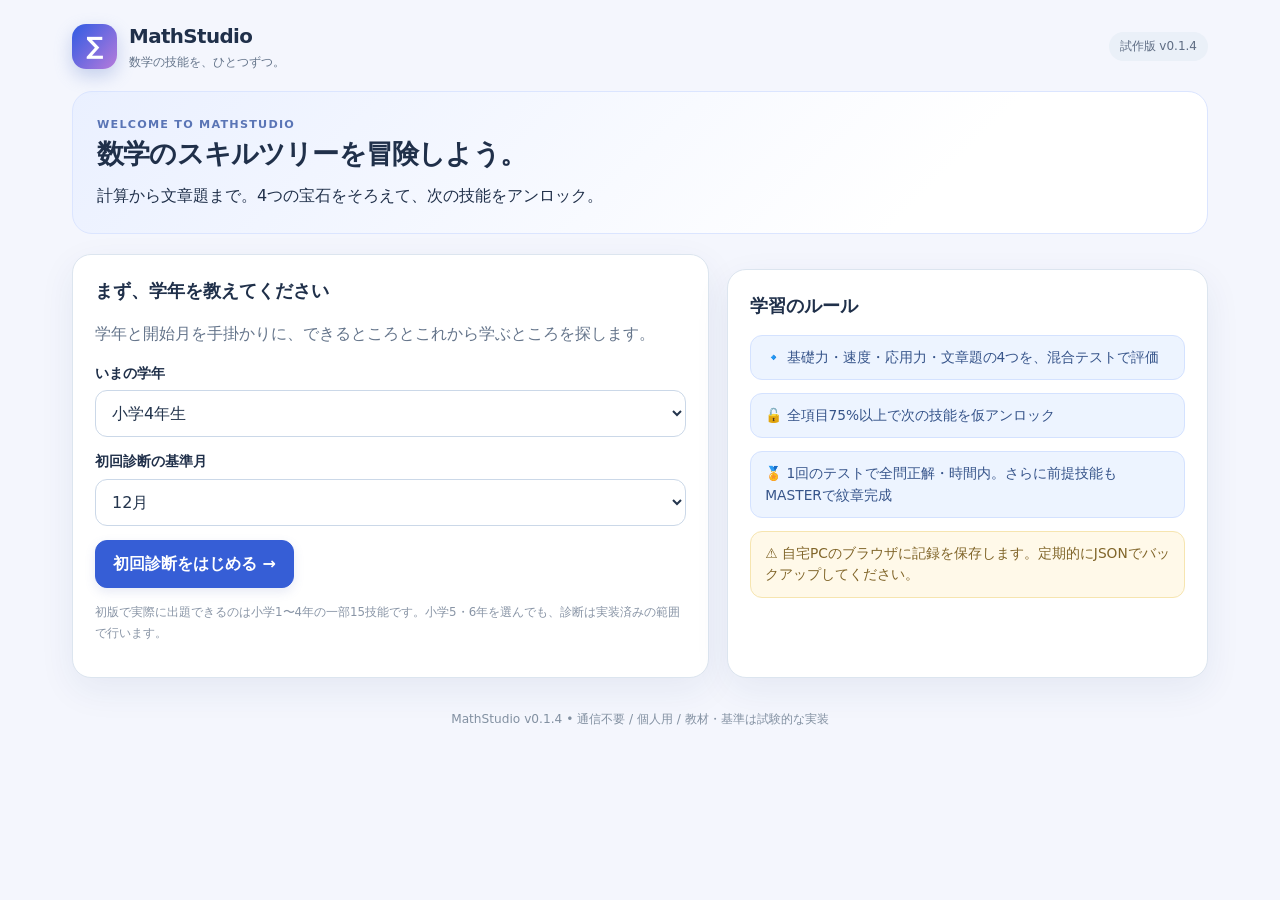
==== commit 0a215cdb: "MathStudio v0.1.4: complete 285-skill curriculum tree and fix clipped grade header" ====
--- a/index.html
+++ b/index.html
@@ -1,5 +1,5 @@
 <!doctype html>
-<html lang="ja"><head><meta charset="utf-8"><meta name="viewport" content="width=device-width,initial-scale=1"><meta name="color-scheme" content="light"><title>MathStudio v0.1.3 — 単独ファイル版</title><style>:root{--ink:#20304a;--muted:#65758b;--blue:#365ed6;--line:#dce5ef;--bg:#f4f6fd;--white:#fff;--green:#15805e;--shadow:0 12px 36px rgba(28,55,112,.07);font-family:system-ui,-apple-system,'Noto Sans JP','Yu Gothic',sans-serif;color:var(--ink);background:var(--bg);line-height:1.55}*{box-sizing:border-box}body{margin:0}button,input,select,textarea{font:inherit}button{cursor:pointer}button:disabled{cursor:not-allowed;opacity:.45}button:focus-visible,input:focus-visible,textarea:focus-visible,select:focus-visible{outline:3px solid #91abff;outline-offset:2px}h1,h2,h3,p{margin-top:0}h1{font-size:1.35rem;letter-spacing:-.03em}h2{font-size:1.13rem}h3{font-size:1rem;margin-bottom:8px}p{line-height:1.7}.shell{max-width:1180px;padding:22px 22px 54px;margin:auto}.topbar{display:flex;gap:12px;align-items:center;justify-content:space-between;margin-bottom:20px}.brand{display:flex;align-items:center;gap:12px;cursor:pointer}.logo{width:45px;height:45px;display:grid;place-items:center;border-radius:14px;background:linear-gradient(130deg,#2f5be3,#b77bdb);color:white;font-weight:900;font-size:24px;box-shadow:0 7px 18px #6480cc55}.brand strong{font-size:1.24rem;letter-spacing:-.03em}.brand small{display:block;color:var(--muted);font-size:.74rem}.top-actions{display:flex;gap:8px;flex-wrap:wrap}.pill{font-size:.75rem;color:#5f6d84;background:#eaf0f8;border-radius:100px;padding:5px 11px}.btn{background:var(--blue);border:1px solid var(--blue);color:white;font-weight:700;padding:11px 17px;border-radius:12px;box-shadow:0 4px 11px #4a64b322}.btn:hover{filter:brightness(.96)}.btn.secondary{color:#354769;background:white;border-color:var(--line);box-shadow:none}.btn.soft{color:#3157a6;background:#e9eeff;border-color:#e1e8ff;box-shadow:none}.btn.danger{color:#a93445;border:1px solid #ecc4cb;background:#fff5f6;box-shadow:none}.btn.small{font-size:.83rem;padding:7px 12px;border-radius:9px}.page-title{display:flex;align-items:end;justify-content:space-between;gap:15px;flex-wrap:wrap;margin-bottom:18px}.subtitle,.muted{color:var(--muted)}.subtitle{font-size:.9rem}.card{background:white;border:1px solid var(--line);border-radius:19px;box-shadow:var(--shadow);padding:22px}.card+.card{margin-top:15px}.grid2{display:grid;grid-template-columns:1.14fr .86fr;gap:18px}.grid2.equal{grid-template-columns:1fr 1fr}.flex{display:flex;align-items:center;gap:10px}.between{justify-content:space-between}.stack{display:grid;gap:13px}.notice{font-size:.86rem;padding:11px 14px;border-radius:12px;background:#edf4ff;border:1px solid #d4e2ff;color:#36548a}.notice.warn{background:#fff9e9;border-color:#f6e5b0;color:#806529}.notice.good{background:#eaf8f2;border-color:#bce8d6;color:#1a7355}.kicker{letter-spacing:.11em;text-transform:uppercase;font-size:.7rem;font-weight:800;color:#5a75b6}.hero{background:linear-gradient(135deg,#eaf0ff 0%,#ffffff 75%);border:1px solid #dbe5ff;border-radius:20px;padding:24px;margin-bottom:20px}.hero h1{font-size:1.7rem;margin-bottom:6px}.hero p{margin-bottom:0}.statgrid{display:grid;grid-template-columns:repeat(3,1fr);gap:10px}.stat{background:#f5f8fd;padding:16px;border-radius:14px}.stat strong{font-size:1.65rem;display:block;font-variant-numeric:tabular-nums}.stat small{color:var(--muted)}.nav{display:flex;gap:8px;flex-wrap:wrap;margin-bottom:17px}.nav button{border:0;background:#e8edf6;color:#465977;padding:10px 16px;border-radius:11px;font-weight:700}.nav button.active{background:#344f9e;color:white}.track{margin-top:24px}.track-header{display:flex;align-items:center;gap:10px;font-weight:800;margin-bottom:10px}.track-header span{width:33px;height:33px;border-radius:10px;display:grid;place-items:center;background:#eaf0ff;color:#4462bc;font-size:1.3rem}.skill-strip{display:flex;gap:13px;overflow-x:auto;padding:4px 5px 16px}.skill-card{min-width:207px;max-width:207px;text-align:left;border-radius:15px;background:white;border:1px solid #dce5ef;padding:15px;box-shadow:0 5px 16px #2d4e7a0b;position:relative;flex-shrink:0;color:var(--ink)}.skill-card:before{content:'→';position:absolute;top:48%;right:-14px;color:#a4b5c9;font-size:17px;z-index:1}.skill-card:last-child:before{display:none}.skill-card:hover{border-color:#819be9}.skill-card.locked{opacity:.63;background:#f5f7f9}.skill-card.master{background:#f0fcf7;border-color:#87d4b0}.skill-card.pending{background:#fffaf1;border-color:#dfc991}.skill-card.licensed{border-color:#8eabe9}.skill-grade{color:#7584a0;font-size:.72rem}.skill-name{font-weight:800;font-size:.9rem;min-height:44px;margin-top:3px}.skill-foot{font-size:.72rem;margin-top:9px;color:var(--muted)}.gems{display:flex;align-items:center;gap:9px;flex-wrap:wrap}.gem-box{text-align:center;min-width:44px}.gem{--gem:#97a1b4;width:29px;height:33px;display:block;margin:auto;position:relative;clip-path:polygon(25% 0%,75% 0%,100% 28%,85% 80%,50% 100%,15% 80%,0 28%);background:linear-gradient(130deg,#fff8,var(--gem) 32%,#091a2855 72%,var(--gem));border:0;filter:drop-shadow(0 1px 2px #51607133)}.gem:after{content:'';position:absolute;inset:5px 8px 10px 7px;background:#ffffff70;clip-path:polygon(0 0,100% 0,35% 100%)}.gem.gray{filter:grayscale(1);opacity:.29}.gem.bright{filter:drop-shadow(0 0 5px var(--gem)) saturate(1.4)}.gem-box label{display:block;margin-top:5px;font-size:.63rem;color:var(--muted)}.gem-box b{font-size:.72rem}.gem.small{width:17px;height:19px}.seal{width:47px;height:47px;display:grid;place-items:center;flex-shrink:0;border:2px solid #b3c1d7;border-radius:50%;font-weight:900;color:#b1bece;background:#fff;box-shadow:inset 0 0 0 3px #f3f6fb}.seal.master{border-color:#d6ac48;color:#9c6410;background:radial-gradient(circle,#fff9d9,#f5dfa3);box-shadow:0 0 15px #ffdd785c,inset 0 0 0 3px #fff3cd}.seal.pending{border-color:#d6af70;background:#fff8e9;color:#ab8749}.seal.license{color:#4c72ae;border-color:#adc2e6;background:#f1f6ff}.status{font-size:.77rem;font-weight:800;border-radius:25px;padding:4px 9px;background:#f0f3f8;color:#64758a;white-space:nowrap}.status.master{background:#e1f6ec;color:#087c55}.status.pending{background:#fff0d6;color:#985f22}.status.licensed{background:#e7efff;color:#3359a4}.skill-detail{display:grid;gap:14px}.requirements{font-size:.86rem;color:#65758a}.req-links{display:flex;flex-wrap:wrap;gap:6px}.req{font-size:.79rem;padding:7px 9px;background:#f0f4fa;border-radius:8px}.progress{height:9px;background:#e8edf4;border-radius:20px;overflow:hidden;margin:5px 0}.progress>div{height:100%;background:linear-gradient(90deg,#819ae2,#466ddd);border-radius:20px}.metricrow{display:grid;grid-template-columns:80px 1fr 46px;align-items:center;gap:11px;font-size:.83rem;padding:7px 0}.field{display:grid;gap:6px;margin:0 0 14px}.field label{font-weight:800;font-size:.86rem}.field input,.field select,.answer-input{width:100%;border:1px solid #cbd8e8;padding:12px;border-radius:12px;background:white;color:#24354d}.answer-input{font-size:1.16rem}.answer-input.formula{min-height:112px;resize:vertical;font-family:ui-monospace,Consolas,monospace}.hint{font-size:.81rem;color:var(--muted)}.question{background:#f7f9fd;border:1px solid #e6ebf5;border-radius:17px;padding:22px;margin:16px 0}.question p{font-size:1.21rem;font-weight:750;margin-bottom:0;line-height:1.8}.tag{border-radius:100px;font-size:.74rem;padding:4px 10px;background:#e6edff;color:#4764af;font-weight:800}.counter{color:var(--muted);font-size:.85rem}.qnav{display:flex;justify-content:center;gap:6px;flex-wrap:wrap;margin:16px 0}.qnav button{width:33px;height:33px;border:1px solid #d5deec;background:white;border-radius:10px;color:#59708a;font-size:.76rem}.qnav button.filled{background:#e9f0ff;border-color:#99b3fa}.qnav button.current{background:#385fcd;color:white;border-color:#385fcd}.timer{font-variant-numeric:tabular-nums;font-weight:900;font-size:1.55rem}.divider{height:1px;background:var(--line);margin:20px 0}.result-line{padding:12px 0;border-bottom:1px solid #e9eef6}.result-line:last-child{border:0}.result-line.ok{border-left:3px solid #29a67b;padding-left:12px}.result-line.bad{border-left:3px solid #d9686e;padding-left:12px}.result-line.review{border-left:3px solid #d6a94d;padding-left:12px}.result-prompt{font-size:.89rem;font-weight:700}.result-detail{font-size:.82rem;color:var(--muted)}.history-chart{width:100%;max-height:250px}.tabular{font-variant-numeric:tabular-nums}.footer{text-align:center;margin-top:32px;font-size:.76rem;color:#8290a1}.smallnote{font-size:.74rem;color:#8995a6}.diag-dots{display:flex;gap:8px;flex-wrap:wrap}.diag-dots span{padding:6px 10px;border-radius:20px;background:#eef2f8;font-size:.77rem}.diag-dots span.active{background:#dce8ff;color:#355fba;font-weight:800}.diag-dots span.done{background:#e1f5eb;color:#12815e}.loading{padding:50px;text-align:center}input[type=file]{width:100%}@media(max-width:760px){.shell{padding:13px 12px 30px}.grid2,.grid2.equal{grid-template-columns:1fr}.card{padding:16px}.hero{padding:18px}.topbar{align-items:flex-start}.top-actions{justify-content:flex-end}.stat strong{font-size:1.26rem}.stat{padding:10px}.skill-card{min-width:188px;max-width:188px}.question{padding:18px}.question p{font-size:1.08rem}.gem-box{min-width:37px}}
+<html lang="ja"><head><meta charset="utf-8"><meta name="viewport" content="width=device-width,initial-scale=1"><meta name="color-scheme" content="light"><title>MathStudio v0.1.4 — 単独ファイル版</title><style>:root{--ink:#20304a;--muted:#65758b;--blue:#365ed6;--line:#dce5ef;--bg:#f4f6fd;--white:#fff;--green:#15805e;--shadow:0 12px 36px rgba(28,55,112,.07);font-family:system-ui,-apple-system,'Noto Sans JP','Yu Gothic',sans-serif;color:var(--ink);background:var(--bg);line-height:1.55}*{box-sizing:border-box}body{margin:0}button,input,select,textarea{font:inherit}button{cursor:pointer}button:disabled{cursor:not-allowed;opacity:.45}button:focus-visible,input:focus-visible,textarea:focus-visible,select:focus-visible{outline:3px solid #91abff;outline-offset:2px}h1,h2,h3,p{margin-top:0}h1{font-size:1.35rem;letter-spacing:-.03em}h2{font-size:1.13rem}h3{font-size:1rem;margin-bottom:8px}p{line-height:1.7}.shell{max-width:1180px;padding:22px 22px 54px;margin:auto}.topbar{display:flex;gap:12px;align-items:center;justify-content:space-between;margin-bottom:20px}.brand{display:flex;align-items:center;gap:12px;cursor:pointer}.logo{width:45px;height:45px;display:grid;place-items:center;border-radius:14px;background:linear-gradient(130deg,#2f5be3,#b77bdb);color:white;font-weight:900;font-size:24px;box-shadow:0 7px 18px #6480cc55}.brand strong{font-size:1.24rem;letter-spacing:-.03em}.brand small{display:block;color:var(--muted);font-size:.74rem}.top-actions{display:flex;gap:8px;flex-wrap:wrap}.pill{font-size:.75rem;color:#5f6d84;background:#eaf0f8;border-radius:100px;padding:5px 11px}.btn{background:var(--blue);border:1px solid var(--blue);color:white;font-weight:700;padding:11px 17px;border-radius:12px;box-shadow:0 4px 11px #4a64b322}.btn:hover{filter:brightness(.96)}.btn.secondary{color:#354769;background:white;border-color:var(--line);box-shadow:none}.btn.soft{color:#3157a6;background:#e9eeff;border-color:#e1e8ff;box-shadow:none}.btn.danger{color:#a93445;border:1px solid #ecc4cb;background:#fff5f6;box-shadow:none}.btn.small{font-size:.83rem;padding:7px 12px;border-radius:9px}.page-title{display:flex;align-items:end;justify-content:space-between;gap:15px;flex-wrap:wrap;margin-bottom:18px}.subtitle,.muted{color:var(--muted)}.subtitle{font-size:.9rem}.card{background:white;border:1px solid var(--line);border-radius:19px;box-shadow:var(--shadow);padding:22px}.card+.card{margin-top:15px}.grid2{display:grid;grid-template-columns:1.14fr .86fr;gap:18px}.grid2.equal{grid-template-columns:1fr 1fr}.flex{display:flex;align-items:center;gap:10px}.between{justify-content:space-between}.stack{display:grid;gap:13px}.notice{font-size:.86rem;padding:11px 14px;border-radius:12px;background:#edf4ff;border:1px solid #d4e2ff;color:#36548a}.notice.warn{background:#fff9e9;border-color:#f6e5b0;color:#806529}.notice.good{background:#eaf8f2;border-color:#bce8d6;color:#1a7355}.kicker{letter-spacing:.11em;text-transform:uppercase;font-size:.7rem;font-weight:800;color:#5a75b6}.hero{background:linear-gradient(135deg,#eaf0ff 0%,#ffffff 75%);border:1px solid #dbe5ff;border-radius:20px;padding:24px;margin-bottom:20px}.hero h1{font-size:1.7rem;margin-bottom:6px}.hero p{margin-bottom:0}.statgrid{display:grid;grid-template-columns:repeat(3,1fr);gap:10px}.stat{background:#f5f8fd;padding:16px;border-radius:14px}.stat strong{font-size:1.65rem;display:block;font-variant-numeric:tabular-nums}.stat small{color:var(--muted)}.nav{display:flex;gap:8px;flex-wrap:wrap;margin-bottom:17px}.nav button{border:0;background:#e8edf6;color:#465977;padding:10px 16px;border-radius:11px;font-weight:700}.nav button.active{background:#344f9e;color:white}.track{margin-top:24px}.track-header{display:flex;align-items:center;gap:10px;font-weight:800;margin-bottom:10px}.track-header span{width:33px;height:33px;border-radius:10px;display:grid;place-items:center;background:#eaf0ff;color:#4462bc;font-size:1.3rem}.skill-strip{display:flex;gap:13px;overflow-x:auto;padding:4px 5px 16px}.skill-card{min-width:207px;max-width:207px;text-align:left;border-radius:15px;background:white;border:1px solid #dce5ef;padding:15px;box-shadow:0 5px 16px #2d4e7a0b;position:relative;flex-shrink:0;color:var(--ink)}.skill-card:before{content:'→';position:absolute;top:48%;right:-14px;color:#a4b5c9;font-size:17px;z-index:1}.skill-card:last-child:before{display:none}.skill-card:hover{border-color:#819be9}.skill-card.locked{opacity:.63;background:#f5f7f9}.skill-card.master{background:#f0fcf7;border-color:#87d4b0}.skill-card.pending{background:#fffaf1;border-color:#dfc991}.skill-card.licensed{border-color:#8eabe9}.skill-grade{color:#7584a0;font-size:.72rem}.skill-name{font-weight:800;font-size:.9rem;min-height:44px;margin-top:3px}.skill-foot{font-size:.72rem;margin-top:9px;color:var(--muted)}.gems{display:flex;align-items:center;gap:9px;flex-wrap:wrap}.gem-box{text-align:center;min-width:44px}.gem{--gem:#97a1b4;width:29px;height:33px;display:block;margin:auto;position:relative;clip-path:polygon(25% 0%,75% 0%,100% 28%,85% 80%,50% 100%,15% 80%,0 28%);background:linear-gradient(130deg,#fff8,var(--gem) 32%,#091a2855 72%,var(--gem));border:0;filter:drop-shadow(0 1px 2px #51607133)}.gem:after{content:'';position:absolute;inset:5px 8px 10px 7px;background:#ffffff70;clip-path:polygon(0 0,100% 0,35% 100%)}.gem.gray{filter:grayscale(1);opacity:.29}.gem.bright{filter:drop-shadow(0 0 5px var(--gem)) saturate(1.4)}.gem-box label{display:block;margin-top:5px;font-size:.63rem;color:var(--muted)}.gem-box b{font-size:.72rem}.gem.small{width:17px;height:19px}.seal{width:47px;height:47px;display:grid;place-items:center;flex-shrink:0;border:2px solid #b3c1d7;border-radius:50%;font-weight:900;color:#b1bece;background:#fff;box-shadow:inset 0 0 0 3px #f3f6fb}.seal.master{border-color:#d6ac48;color:#9c6410;background:radial-gradient(circle,#fff9d9,#f5dfa3);box-shadow:0 0 15px #ffdd785c,inset 0 0 0 3px #fff3cd}.seal.pending{border-color:#d6af70;background:#fff8e9;color:#ab8749}.seal.license{color:#4c72ae;border-color:#adc2e6;background:#f1f6ff}.status{font-size:.77rem;font-weight:800;border-radius:25px;padding:4px 9px;background:#f0f3f8;color:#64758a;white-space:nowrap}.status.master{background:#e1f6ec;color:#087c55}.status.pending{background:#fff0d6;color:#985f22}.status.licensed{background:#e7efff;color:#3359a4}.skill-detail{display:grid;gap:14px}.requirements{font-size:.86rem;color:#65758a}.req-links{display:flex;flex-wrap:wrap;gap:6px}.req{font-size:.79rem;padding:7px 9px;background:#f0f4fa;border-radius:8px}.progress{height:9px;background:#e8edf4;border-radius:20px;overflow:hidden;margin:5px 0}.progress>div{height:100%;background:linear-gradient(90deg,#819ae2,#466ddd);border-radius:20px}.metricrow{display:grid;grid-template-columns:80px 1fr 46px;align-items:center;gap:11px;font-size:.83rem;padding:7px 0}.field{display:grid;gap:6px;margin:0 0 14px}.field label{font-weight:800;font-size:.86rem}.field input,.field select,.answer-input{width:100%;border:1px solid #cbd8e8;padding:12px;border-radius:12px;background:white;color:#24354d}.answer-input{font-size:1.16rem}.answer-input.formula{min-height:112px;resize:vertical;font-family:ui-monospace,Consolas,monospace}.hint{font-size:.81rem;color:var(--muted)}.question{background:#f7f9fd;border:1px solid #e6ebf5;border-radius:17px;padding:22px;margin:16px 0}.question p{font-size:1.21rem;font-weight:750;margin-bottom:0;line-height:1.8}.tag{border-radius:100px;font-size:.74rem;padding:4px 10px;background:#e6edff;color:#4764af;font-weight:800}.counter{color:var(--muted);font-size:.85rem}.qnav{display:flex;justify-content:center;gap:6px;flex-wrap:wrap;margin:16px 0}.qnav button{width:33px;height:33px;border:1px solid #d5deec;background:white;border-radius:10px;color:#59708a;font-size:.76rem}.qnav button.filled{background:#e9f0ff;border-color:#99b3fa}.qnav button.current{background:#385fcd;color:white;border-color:#385fcd}.timer{font-variant-numeric:tabular-nums;font-weight:900;font-size:1.55rem}.divider{height:1px;background:var(--line);margin:20px 0}.result-line{padding:12px 0;border-bottom:1px solid #e9eef6}.result-line:last-child{border:0}.result-line.ok{border-left:3px solid #29a67b;padding-left:12px}.result-line.bad{border-left:3px solid #d9686e;padding-left:12px}.result-line.review{border-left:3px solid #d6a94d;padding-left:12px}.result-prompt{font-size:.89rem;font-weight:700}.result-detail{font-size:.82rem;color:var(--muted)}.history-chart{width:100%;max-height:250px}.tabular{font-variant-numeric:tabular-nums}.footer{text-align:center;margin-top:32px;font-size:.76rem;color:#8290a1}.smallnote{font-size:.74rem;color:#8995a6}.diag-dots{display:flex;gap:8px;flex-wrap:wrap}.diag-dots span{padding:6px 10px;border-radius:20px;background:#eef2f8;font-size:.77rem}.diag-dots span.active{background:#dce8ff;color:#355fba;font-weight:800}.diag-dots span.done{background:#e1f5eb;color:#12815e}.loading{padding:50px;text-align:center}input[type=file]{width:100%}@media(max-width:760px){.shell{padding:13px 12px 30px}.grid2,.grid2.equal{grid-template-columns:1fr}.card{padding:16px}.hero{padding:18px}.topbar{align-items:flex-start}.top-actions{justify-content:flex-end}.stat strong{font-size:1.26rem}.stat{padding:10px}.skill-card{min-width:188px;max-width:188px}.question{padding:18px}.question p{font-size:1.08rem}.gem-box{min-width:37px}}
 /* Prevent long horizontal skill strips from collapsing the detail panel. */
 .grid2{grid-template-columns:minmax(0,1.14fr) minmax(310px,.86fr)}.grid2.equal{grid-template-columns:repeat(2,minmax(0,1fr))}.grid2>*{min-width:0}.skill-strip{max-width:100%}
 @media(max-width:760px){.grid2,.grid2.equal{grid-template-columns:minmax(0,1fr)}}
@@ -74,6 +74,48 @@
 .skill-dialog .skill-detail .hint{line-height:1.5}
 @media(max-width:820px){.tree-overview{align-items:flex-start}.tree-overview .tree-subtitle{display:none}.tree-overview .tree-summary{gap:3px}.shell.shell-tree{padding:7px;gap:6px}.shell-tree .tech-tooltitle span{display:none}.shell-tree .tech-legend{gap:6px;font-size:.65rem}.tech-grade-overlay,.grade-fixed{height:56px}.skill-dialog .skill-detail{padding:13px}}
 @media(max-height:650px){.shell-tree .brand small{display:none}.shell-tree .tech-map-foot{display:none}.shell-tree .tech-legend{padding:2px 10px}.shell.shell-tree{gap:5px}.shell-tree .topbar{min-height:36px}.shell-tree .logo{height:34px;width:34px}.skill-dialog{max-height:92dvh}}
+/* v0.1.4: the grade header is an independent flex row, never layered over skill cards. */
+.tech-map-viewport{display:flex;flex-direction:column;min-height:0}
+.tech-grade-overlay{position:relative;top:auto;left:auto;right:auto;flex:0 0 57px;height:57px;overflow:hidden;z-index:8}
+.tech-grade-strip{height:57px}
+.grade-fixed{height:57px;gap:0}
+.grade-fixed strong{font-size:.88rem;line-height:1.15}
+.grade-fixed span{font-size:.5rem}
+.grade-fixed small{font-size:.59rem}
+.tech-map-viewport .tech-map-scroll{position:relative;inset:auto;flex:1 1 auto;height:auto;min-height:0;max-height:none;scroll-padding-top:0;overflow:auto}
+.tech-canvas .tech-node{padding:4px 6px 3px;border-radius:8px;border-left-width:4px;gap:1px}
+.tech-canvas .tech-node-name{font-size:.72rem;font-weight:800;line-height:1.1;min-height:0;display:-webkit-box;-webkit-line-clamp:2;-webkit-box-orient:vertical;overflow:hidden;word-break:break-word}
+.tech-canvas .tech-node-meta{font-size:.57rem;max-width:85px;overflow:hidden;white-space:nowrap;text-overflow:ellipsis}
+.tech-canvas .tech-status{font-size:.52rem;max-width:74px;padding:1px 3px}
+.tech-canvas .tech-node-bottom{justify-content:space-between;min-height:10px}
+.tech-canvas .tech-gem{height:10px;width:9px}
+.tech-canvas .tech-gems{gap:3px}
+.tech-canvas .tech-reason{font-size:.5rem}
+.tech-plan-note{font-size:.55rem;color:#677892}
+.tech-node.planned{background:#f9fafc;color:#68768b;border-color:#d5dbe5}
+.tech-node.planned .tech-status{background:#edf0f4;color:#7b889b}
+.tech-node.planned.related{background:#fff9ee}
+.tech-node.planned.selected{border-color:#d78d37}
+.tech-legend .legend-dot.planned{background:#f0f1f5;border-color:#b8c5d7}
+.tech-canvas .tech-link{stroke-width:1.25;opacity:.35}
+.tech-canvas .tech-link.highlight{stroke-width:3.6;opacity:1}
+.tech-toolbar{min-height:44px}
+.tech-range-label{font-size:.72rem;color:#61738d;white-space:nowrap}
+.tech-range-select{max-width:190px;font-size:.76rem;border:1px solid #bccbe2;background:white;padding:5px 6px;border-radius:8px}
+.tech-search{position:relative;display:flex;align-items:center;gap:4px}
+.tech-search input{width:min(230px,22vw);min-width:125px;height:28px;background:white;border-radius:8px;padding:3px 8px;border:1px solid #bccbe2;font-size:.73rem}
+.tech-search-results{position:absolute;top:calc(100% + 4px);left:0;z-index:30;background:#fff;border:1px solid #bac9e1;box-shadow:0 9px 25px #223b6250;border-radius:10px;max-height:min(350px,55vh);overflow:auto;width:min(450px,80vw);padding:6px}
+.tech-search-results button{display:block;width:100%;text-align:left;border:0;border-radius:7px;background:white;padding:9px;color:#243b59;font-size:.74rem;cursor:pointer}
+.tech-search-results button:hover,.tech-search-results button:focus{background:#e9f1ff}
+.tech-search-results .search-message{font-size:.75rem;padding:7px;color:#536887}
+.tech-legend{overflow:visible;position:relative;z-index:10}
+@media(max-width:1100px){.tech-tooltitle span,.tech-range-label{display:none}.shell-tree .tech-legend{gap:7px}.shell-tree .tech-toolbar{gap:4px}.tech-search input{min-width:110px}}
+@media(max-width:700px){.tech-range-select{max-width:120px}.tech-search input{width:105px;min-width:75px}.shell-tree .tech-legend>span:nth-last-child(-n+3){display:none}.tech-controls{gap:2px}}
+
+/* Inspect canonical prerequisites from the skill details without starting unavailable lessons. */
+.skill-dialog .req-button{border:1px solid #c5d6ed;background:#f3f7fe;color:#344a6e;cursor:pointer;font:inherit;font-size:.76rem;text-align:left;padding:5px 9px;border-radius:8px}
+.skill-dialog .req-button:hover{background:#dfeafc}
+.skill-dialog .status.planned{background:#ebedf3;color:#63728a}
 </style></head><body><div id="app" aria-live="polite"><div class="loading">MathStudio を準備しています…</div></div><script>/* Working sample. IDs deliberately align with curriculum_285_v0.1.json; the links below are a prototype subgraph, NOT the complete 485-link DAG. */
 (function(root,factory){const v=factory();if(typeof module==='object'&&module.exports)module.exports=v;else root.MathSkills=v;})(typeof globalThis==='object'?globalThis:this,function(){
 const s=(id,title,grade,month,kind,track,prereq=[],note='')=>({id,title,grade,month,kind,track,prereq,note});
@@ -424,59 +466,80 @@
 return {makeQuestion,scoreAnswer,buildTest,gradeTest,masteryStatus,recalc,applyResult,repairStoredGrades,makeDiagnosis,nextDiagnosticQuestion,diagnoseAnswer,currentDiagnosticSkill,secFor,val,catalog};
 });
 
-/* MathStudio v0.1.3: compact grade-based technology graph, sticky era strip and fit-to-viewport. */
+/* Full proposed 285-skill catalogue (reference map, not complete exercises). */
+(function(root,factory){const obj=factory();if(typeof module==='object'&&module.exports)module.exports=obj;else root.MathCatalog=obj;})(typeof globalThis==='object'?globalThis:this,function(){
+'use strict';
+const stages=[{id:'E1',title:'小学1年',group:'elementary'},{id:'E2',title:'小学2年',group:'elementary'},{id:'E3',title:'小学3年',group:'elementary'},{id:'E4',title:'小学4年',group:'elementary'},{id:'E5',title:'小学5年',group:'elementary'},{id:'E6',title:'小学6年',group:'elementary'},{id:'J1',title:'中学1年',group:'junior'},{id:'J2',title:'中学2年',group:'junior'},{id:'J3',title:'中学3年',group:'junior'},{id:'H-I',title:'数学Ⅰ',group:'high'},{id:'H-A',title:'数学Ａ',group:'high'},{id:'H-II',title:'数学Ⅱ',group:'high'},{id:'H-B',title:'数学Ｂ',group:'high'},{id:'H-III',title:'数学Ⅲ',group:'high'},{id:'H-C',title:'数学Ｃ',group:'high'}];
+const strands=[['number','数と計算','＃'],['algebra','式・代数','𝑥'],['geometry','図形','△'],['functions','関数','ƒ'],['data','データ','▥'],['measure','量と測定','↔'],['probability','確率','⚄'],['calculus','微積分','∫'],['discrete','離散数学','⊞'],['modeling','数学的活用','◇']].map(([id,title,icon])=>({id,title,icon}));
+const skills=[{"id":"e1.number.count_objects","title":"ものの数を1対1対応で数える","stage":"E1","strand":"number","prereq":[],"area":"A 数と計算"},{"id":"e1.number.read_write_100","title":"100までの数を読む・書く","stage":"E1","strand":"number","prereq":["e1.number.count_objects"],"area":"A 数と計算"},{"id":"e1.number.compare_100","title":"100までの数の大小・順序","stage":"E1","strand":"number","prereq":["e1.number.read_write_100"],"area":"A 数と計算"},{"id":"e1.number.number_line","title":"数直線に整数を置く","stage":"E1","strand":"number","prereq":["e1.number.compare_100"],"area":"A 数と計算"},{"id":"e1.number.compose_decompose","title":"10の合成・分解","stage":"E1","strand":"number","prereq":["e1.number.read_write_100"],"area":"A 数と計算"},{"id":"e1.number.place_value","title":"十進位取り（十と一）を説明する","stage":"E1","strand":"number","prereq":["e1.number.compose_decompose"],"area":"A 数と計算"},{"id":"e1.number.add_meaning","title":"たし算の場面を式にする","stage":"E1","strand":"number","prereq":["e1.number.count_objects"],"area":"A 数と計算"},{"id":"e1.number.subtract_meaning","title":"ひき算の場面を式にする","stage":"E1","strand":"number","prereq":["e1.number.count_objects"],"area":"A 数と計算"},{"id":"e1.number.add_single","title":"1位数の加法を計算する","stage":"E1","strand":"number","prereq":["e1.number.compose_decompose","e1.number.add_meaning"],"area":"A 数と計算"},{"id":"e1.number.subtract_single","title":"1位数の減法を計算する","stage":"E1","strand":"number","prereq":["e1.number.compose_decompose","e1.number.subtract_meaning"],"area":"A 数と計算"},{"id":"e1.number.add_carry","title":"10をつくる繰り上がり加算","stage":"E1","strand":"number","prereq":["e1.number.add_single","e1.number.place_value"],"area":"A 数と計算"},{"id":"e1.number.subtract_borrow","title":"10をくずす繰り下がり減算","stage":"E1","strand":"number","prereq":["e1.number.subtract_single","e1.number.place_value"],"area":"A 数と計算"},{"id":"e1.number.simple_two_digit","title":"簡単な2位数の加減算","stage":"E1","strand":"number","prereq":["e1.number.place_value","e1.number.add_single","e1.number.subtract_single"],"area":"A 数と計算"},{"id":"e1.number.story_add_sub","title":"加減の文章場面を式・図に表す","stage":"E1","strand":"number","prereq":["e1.number.add_meaning","e1.number.subtract_meaning"],"area":"A 数と計算"},{"id":"e1.number.numbers_to_120","title":"120程度までの数の構造","stage":"E1","strand":"number","prereq":["e1.number.place_value"],"area":"A 数と計算"},{"id":"e1.geometry.shape_recognize","title":"平面図形の形と特徴を見分ける","stage":"E1","strand":"geometry","prereq":["e1.number.count_objects"],"area":"B 図形"},{"id":"e1.geometry.solid_recognize","title":"身の回りの立体の形を見分ける","stage":"E1","strand":"geometry","prereq":[],"area":"B 図形"},{"id":"e1.geometry.compose_shapes","title":"図形を組み合わせ分解する","stage":"E1","strand":"geometry","prereq":["e1.geometry.shape_recognize"],"area":"B 図形"},{"id":"e1.geometry.position_directions","title":"上下左右・位置を言葉で表す","stage":"E1","strand":"geometry","prereq":[],"area":"B 図形"},{"id":"e1.measure.compare_length","title":"長さを直接・間接比較する","stage":"E1","strand":"measure","prereq":[],"area":"C 測定"},{"id":"e1.measure.compare_area_capacity","title":"広さ・かさを比較する","stage":"E1","strand":"measure","prereq":[],"area":"C 測定"},{"id":"e1.measure.read_clock","title":"時計の時刻を読む","stage":"E1","strand":"measure","prereq":["e1.number.read_write_100"],"area":"C 測定"},{"id":"e1.data.picture_count","title":"数量を絵や図にして比較する","stage":"E1","strand":"data","prereq":["e1.number.count_objects"],"area":"D データの活用"},{"id":"e2.number.numbers_to_10000","title":"10000までの数の位取りを扱う","stage":"E2","strand":"number","prereq":["e1.number.place_value","e1.number.numbers_to_120"],"area":"A 数と計算"},{"id":"e2.number.add_column","title":"2位数の加算の筆算を使う","stage":"E2","strand":"number","prereq":["e1.number.add_carry","e2.number.numbers_to_10000"],"area":"A 数と計算"},{"id":"e2.number.subtract_column","title":"2位数の減算の筆算を使う","stage":"E2","strand":"number","prereq":["e1.number.subtract_borrow","e2.number.numbers_to_10000"],"area":"A 数と計算"},{"id":"e2.number.add_sub_3digit_simple","title":"簡単な3位数の加減算","stage":"E2","strand":"number","prereq":["e2.number.add_column","e2.number.subtract_column"],"area":"A 数と計算"},{"id":"e2.number.add_sub_inverse","title":"加法と減法の関係を説明する","stage":"E2","strand":"number","prereq":["e1.number.add_meaning","e1.number.subtract_meaning"],"area":"A 数と計算"},{"id":"e2.number.mul_equal_groups","title":"同数ずつのまとまりを乗法で表す","stage":"E2","strand":"number","prereq":["e1.number.add_single"],"area":"A 数と計算"},{"id":"e2.number.multiplication_table","title":"九九を使って計算する","stage":"E2","strand":"number","prereq":["e2.number.mul_equal_groups"],"area":"A 数と計算"},{"id":"e2.number.mul_2digit_simple","title":"2位数と1位数の簡単な乗法","stage":"E2","strand":"number","prereq":["e2.number.multiplication_table","e1.number.place_value"],"area":"A 数と計算"},{"id":"e2.number.mul_word_problems","title":"乗法の文章場面を式に表す","stage":"E2","strand":"number","prereq":["e2.number.mul_equal_groups"],"area":"A 数と計算"},{"id":"e2.number.commutative_property","title":"加法・乗法の交換法則を確かめる","stage":"E2","strand":"number","prereq":["e1.number.add_single","e2.number.multiplication_table"],"area":"A 数と計算"},{"id":"e2.number.associative_add","title":"加法の結合法則を説明する","stage":"E2","strand":"number","prereq":["e2.number.add_column"],"area":"A 数と計算"},{"id":"e2.number.simple_fraction","title":"半分・1/3など等分した分数を表す","stage":"E2","strand":"number","prereq":["e1.number.compose_decompose"],"area":"A 数と計算"},{"id":"e2.geometry.triangles_quads","title":"三角形・四角形を分類する","stage":"E2","strand":"geometry","prereq":["e1.geometry.shape_recognize"],"area":"B 図形"},{"id":"e2.geometry.square_rectangle","title":"長方形・正方形・直角を調べる","stage":"E2","strand":"geometry","prereq":["e2.geometry.triangles_quads"],"area":"B 図形"},{"id":"e2.geometry.right_triangle","title":"直角三角形を見分ける","stage":"E2","strand":"geometry","prereq":["e2.geometry.square_rectangle"],"area":"B 図形"},{"id":"e2.geometry.box_shape","title":"箱の形を構成し辺・頂点・面を知る","stage":"E2","strand":"geometry","prereq":["e1.geometry.solid_recognize"],"area":"B 図形"},{"id":"e2.measure.standard_length","title":"cm・mm・mで長さを測る","stage":"E2","strand":"measure","prereq":["e1.measure.compare_length","e2.number.numbers_to_10000"],"area":"C 測定"},{"id":"e2.measure.capacity_units","title":"L・dL・mLでかさを測る","stage":"E2","strand":"measure","prereq":["e1.measure.compare_area_capacity"],"area":"C 測定"},{"id":"e2.measure.minutes_hours","title":"時・分の関係を使い経過時間を求める","stage":"E2","strand":"measure","prereq":["e1.measure.read_clock","e2.number.add_column"],"area":"C 測定"},{"id":"e2.data.simple_tables","title":"数量を表に整理する","stage":"E2","strand":"data","prereq":["e1.data.picture_count"],"area":"D データの活用"},{"id":"e2.data.simple_graphs","title":"簡単なグラフを読み取る","stage":"E2","strand":"data","prereq":["e2.data.simple_tables"],"area":"D データの活用"},{"id":"e3.number.large_numbers_100m","title":"1億までの整数の位取り","stage":"E3","strand":"number","prereq":["e2.number.numbers_to_10000"],"area":"A 数と計算"},{"id":"e3.number.multi_digit_add","title":"多桁の加算筆算","stage":"E3","strand":"number","prereq":["e2.number.add_column"],"area":"A 数と計算"},{"id":"e3.number.multi_digit_subtract","title":"多桁の減算筆算","stage":"E3","strand":"number","prereq":["e2.number.subtract_column"],"area":"A 数と計算"},{"id":"e3.number.multiply_2by1","title":"2桁×1桁の筆算","stage":"E3","strand":"number","prereq":["e2.number.multiplication_table","e2.number.mul_2digit_simple"],"area":"A 数と計算"},{"id":"e3.number.multiply_3by1","title":"3桁×1桁の筆算","stage":"E3","strand":"number","prereq":["e3.number.multiply_2by1"],"area":"A 数と計算"},{"id":"e3.number.multiply_two_digit_by_two_digit","title":"2桁×2桁の筆算","stage":"E3","strand":"number","prereq":["e3.number.multiply_2by1","e1.number.place_value","e3.number.multi_digit_add"],"area":"A 数と計算"},{"id":"e3.number.multiplication_properties","title":"乗法の結合・分配法則を使う","stage":"E3","strand":"number","prereq":["e3.number.multiply_2by1","e2.number.commutative_property"],"area":"A 数と計算"},{"id":"e3.number.division_meaning","title":"等分除・包含除を理解する","stage":"E3","strand":"number","prereq":["e2.number.multiplication_table","e2.number.simple_fraction"],"area":"A 数と計算"},{"id":"e3.number.divide_2by1","title":"2桁÷1桁を計算する","stage":"E3","strand":"number","prereq":["e3.number.division_meaning","e2.number.multiplication_table"],"area":"A 数と計算"},{"id":"e3.number.remainder","title":"余りの意味と余りの大きさ","stage":"E3","strand":"number","prereq":["e3.number.divide_2by1"],"area":"A 数と計算"},{"id":"e3.number.decimal_tenths","title":"小数の位（1/10）と数直線","stage":"E3","strand":"number","prereq":["e2.number.numbers_to_10000","e2.number.simple_fraction"],"area":"A 数と計算"},{"id":"e3.number.decimal_add_sub","title":"小数第一位までの加減算","stage":"E3","strand":"number","prereq":["e3.number.decimal_tenths","e2.number.add_column"],"area":"A 数と計算"},{"id":"e3.number.fraction_unit","title":"単位分数と分数の大きさ","stage":"E3","strand":"number","prereq":["e2.number.simple_fraction","e1.number.number_line"],"area":"A 数と計算"},{"id":"e3.number.fraction_same_denominator_simple","title":"簡単な同分母分数の加減算","stage":"E3","strand":"number","prereq":["e3.number.fraction_unit","e1.number.add_single"],"area":"A 数と計算"},{"id":"e3.number.unknown_box_equation","title":"□を用いて未知数を含む式を解く","stage":"E3","strand":"number","prereq":["e2.number.add_sub_inverse","e3.number.division_meaning"],"area":"A 数と計算"},{"id":"e3.number.expression_diagram","title":"図と式の対応を読み取る","stage":"E3","strand":"number","prereq":["e1.number.story_add_sub","e2.number.mul_word_problems"],"area":"A 数と計算"},{"id":"e3.geometry.circles","title":"円の中心・半径・直径","stage":"E3","strand":"geometry","prereq":["e2.geometry.square_rectangle"],"area":"B 図形"},{"id":"e3.geometry.spheres","title":"球の中心・半径・直径","stage":"E3","strand":"geometry","prereq":["e1.geometry.solid_recognize","e3.geometry.circles"],"area":"B 図形"},{"id":"e3.geometry.isosceles_equilateral","title":"二等辺三角形・正三角形の性質","stage":"E3","strand":"geometry","prereq":["e2.geometry.triangles_quads"],"area":"B 図形"},{"id":"e3.geometry.angles_compare","title":"角の大小を比較する","stage":"E3","strand":"geometry","prereq":["e2.geometry.right_triangle"],"area":"B 図形"},{"id":"e3.measure.km","title":"kmとmの換算","stage":"E3","strand":"measure","prereq":["e2.measure.standard_length","e3.number.large_numbers_100m"],"area":"C 測定"},{"id":"e3.measure.mass","title":"g・kg・tの測定と換算","stage":"E3","strand":"measure","prereq":["e2.number.numbers_to_10000"],"area":"C 測定"},{"id":"e3.measure.seconds","title":"秒と分・時の関係","stage":"E3","strand":"measure","prereq":["e2.measure.minutes_hours"],"area":"C 測定"},{"id":"e3.measure.elapsed_time","title":"経過時間を計算する","stage":"E3","strand":"measure","prereq":["e3.measure.seconds","e2.measure.minutes_hours"],"area":"C 測定"},{"id":"e3.data.bar_graph","title":"棒グラフの作成と読み取り","stage":"E3","strand":"data","prereq":["e2.data.simple_graphs","e3.number.large_numbers_100m"],"area":"D データの活用"},{"id":"e4.number.large_numbers_trillions","title":"億・兆までの数を位取りで説明","stage":"E4","strand":"number","prereq":["e3.number.large_numbers_100m"],"area":"A 数と計算"},{"id":"e4.number.rounding","title":"四捨五入と概数","stage":"E4","strand":"number","prereq":["e3.number.large_numbers_100m"],"area":"A 数と計算"},{"id":"e4.number.estimation","title":"概算で結果の妥当性を判断する","stage":"E4","strand":"number","prereq":["e4.number.rounding","e3.number.multi_digit_add"],"area":"A 数と計算"},{"id":"e4.number.long_division","title":"2桁の除数を含む整数の除法筆算","stage":"E4","strand":"number","prereq":["e3.number.divide_2by1","e3.number.multiply_two_digit_by_two_digit"],"area":"A 数と計算"},{"id":"e4.number.mixed_operations","title":"四則混合・かっこを含む式","stage":"E4","strand":"number","prereq":["e4.number.long_division","e3.number.multiplication_properties"],"area":"A 数と計算"},{"id":"e4.number.decimal_place_value","title":"小数の位取りを広げる","stage":"E4","strand":"number","prereq":["e3.number.decimal_tenths"],"area":"A 数と計算"},{"id":"e4.number.decimal_add_sub","title":"小数の加減算を筆算する","stage":"E4","strand":"number","prereq":["e3.number.decimal_add_sub","e4.number.decimal_place_value"],"area":"A 数と計算"},{"id":"e4.number.decimal_times_integer","title":"小数×整数の計算","stage":"E4","strand":"number","prereq":["e3.number.multiply_2by1","e4.number.decimal_place_value"],"area":"A 数と計算"},{"id":"e4.number.decimal_div_integer","title":"小数÷整数の計算","stage":"E4","strand":"number","prereq":["e4.number.decimal_place_value","e4.number.long_division"],"area":"A 数と計算"},{"id":"e4.number.fraction_over_one","title":"1を超える分数・帯分数","stage":"E4","strand":"number","prereq":["e3.number.fraction_unit"],"area":"A 数と計算"},{"id":"e4.number.fraction_equivalence","title":"等しい分数と分数の大小","stage":"E4","strand":"number","prereq":["e4.number.fraction_over_one","e3.number.fraction_unit"],"area":"A 数と計算"},{"id":"e4.number.fraction_add_same","title":"同分母分数の加減算","stage":"E4","strand":"number","prereq":["e3.number.fraction_same_denominator_simple","e4.number.fraction_over_one"],"area":"A 数と計算"},{"id":"e4.number.symbols_formula","title":"□や△を使い数量関係を式にする","stage":"E4","strand":"number","prereq":["e3.number.unknown_box_equation"],"area":"A 数と計算"},{"id":"e4.geometry.angle_degrees","title":"角を度で測り作図する","stage":"E4","strand":"geometry","prereq":["e3.geometry.angles_compare"],"area":"B 図形"},{"id":"e4.geometry.parallel_perpendicular","title":"平行・垂直の関係を理解する","stage":"E4","strand":"geometry","prereq":["e2.geometry.square_rectangle"],"area":"B 図形"},{"id":"e4.geometry.quadrilaterals","title":"平行四辺形・ひし形・台形を分類する","stage":"E4","strand":"geometry","prereq":["e4.geometry.parallel_perpendicular","e2.geometry.triangles_quads"],"area":"B 図形"},{"id":"e4.geometry.rectangles_cubes","title":"直方体と立方体の性質","stage":"E4","strand":"geometry","prereq":["e2.geometry.box_shape"],"area":"B 図形"},{"id":"e4.geometry.nets_views","title":"立体の展開図・見取図を使う","stage":"E4","strand":"geometry","prereq":["e4.geometry.rectangles_cubes"],"area":"B 図形"},{"id":"e4.geometry.area_unit","title":"平方cm・平方m等の面積単位","stage":"E4","strand":"geometry","prereq":["e2.measure.standard_length","e1.measure.compare_area_capacity"],"area":"B 図形"},{"id":"e4.geometry.rectangle_area","title":"長方形・正方形の面積","stage":"E4","strand":"geometry","prereq":["e4.geometry.area_unit","e2.number.multiplication_table"],"area":"B 図形"},{"id":"e4.geometry.position_space","title":"空間の位置を座標的に表す","stage":"E4","strand":"geometry","prereq":["e1.geometry.position_directions","e4.geometry.rectangles_cubes"],"area":"B 図形"},{"id":"e4.functions.co_variation","title":"伴って変わる2量を表や式で表す","stage":"E4","strand":"functions","prereq":["e3.number.expression_diagram","e3.data.bar_graph"],"area":"C 変化と関係"},{"id":"e4.functions.simple_proportion","title":"2量の関係を簡単な比例で考える","stage":"E4","strand":"functions","prereq":["e4.functions.co_variation","e2.number.multiplication_table"],"area":"C 変化と関係"},{"id":"e4.functions.simple_percent","title":"簡単な場面で割合の意味をつかむ","stage":"E4","strand":"functions","prereq":["e3.number.division_meaning","e4.functions.co_variation"],"area":"C 変化と関係"},{"id":"e4.data.two_way_table","title":"2次元の表で分類・整理する","stage":"E4","strand":"data","prereq":["e2.data.simple_tables"],"area":"D データの活用"},{"id":"e4.data.line_graph","title":"折れ線グラフで変化を示す","stage":"E4","strand":"data","prereq":["e3.data.bar_graph","e4.functions.co_variation"],"area":"D データの活用"},{"id":"e5.number.even_odd","title":"偶数・奇数の性質","stage":"E5","strand":"number","prereq":["e3.number.division_meaning"],"area":"A 数と計算"},{"id":"e5.number.multiples_divisors","title":"倍数と約数を見つける","stage":"E5","strand":"number","prereq":["e3.number.divide_2by1","e2.number.multiplication_table"],"area":"A 数と計算"},{"id":"e5.number.gcd_lcm","title":"最大公約数・最小公倍数","stage":"E5","strand":"number","prereq":["e5.number.multiples_divisors"],"area":"A 数と計算"},{"id":"e5.number.fraction_reduce","title":"約分する","stage":"E5","strand":"number","prereq":["e4.number.fraction_equivalence","e5.number.gcd_lcm"],"area":"A 数と計算"},{"id":"e5.number.fraction_common_denominator","title":"通分する","stage":"E5","strand":"number","prereq":["e5.number.gcd_lcm","e4.number.fraction_equivalence"],"area":"A 数と計算"},{"id":"e5.number.fraction_add_unlike","title":"異分母分数の加算","stage":"E5","strand":"number","prereq":["e5.number.fraction_common_denominator","e4.number.fraction_add_same","e3.number.multi_digit_add"],"area":"A 数と計算"},{"id":"e5.number.fraction_sub_unlike","title":"異分母分数の減算","stage":"E5","strand":"number","prereq":["e5.number.fraction_common_denominator","e4.number.fraction_add_same","e3.number.multi_digit_subtract"],"area":"A 数と計算"},{"id":"e5.number.fraction_decimal_convert","title":"分数・小数・整数の関係","stage":"E5","strand":"number","prereq":["e4.number.fraction_equivalence","e4.number.decimal_place_value"],"area":"A 数と計算"},{"id":"e5.number.decimal_times_decimal","title":"小数×小数の計算","stage":"E5","strand":"number","prereq":["e4.number.decimal_times_integer","e3.number.multiplication_properties"],"area":"A 数と計算"},{"id":"e5.number.decimal_div_decimal","title":"小数÷小数の計算","stage":"E5","strand":"number","prereq":["e4.number.decimal_div_integer","e5.number.decimal_times_decimal"],"area":"A 数と計算"},{"id":"e5.number.fraction_times_integer","title":"分数×整数の計算","stage":"E5","strand":"number","prereq":["e4.number.fraction_add_same","e3.number.multiply_2by1"],"area":"A 数と計算"},{"id":"e5.number.fraction_div_integer","title":"分数÷整数の計算","stage":"E5","strand":"number","prereq":["e5.number.fraction_times_integer","e3.number.division_meaning"],"area":"A 数と計算"},{"id":"e5.geometry.polygons_regular","title":"多角形・正多角形の性質","stage":"E5","strand":"geometry","prereq":["e4.geometry.quadrilaterals"],"area":"B 図形"},{"id":"e5.geometry.congruent_figures","title":"図形の合同と対応する辺・角","stage":"E5","strand":"geometry","prereq":["e4.geometry.quadrilaterals","e4.geometry.angle_degrees"],"area":"B 図形"},{"id":"e5.geometry.triangle_angle_sum","title":"三角形の内角の和","stage":"E5","strand":"geometry","prereq":["e5.geometry.congruent_figures"],"area":"B 図形"},{"id":"e5.geometry.polygon_angle_sum","title":"多角形の内角の和","stage":"E5","strand":"geometry","prereq":["e5.geometry.triangle_angle_sum"],"area":"B 図形"},{"id":"e5.geometry.triangle_area","title":"三角形の面積","stage":"E5","strand":"geometry","prereq":["e4.geometry.rectangle_area","e5.geometry.congruent_figures"],"area":"B 図形"},{"id":"e5.geometry.parallelogram_area","title":"平行四辺形の面積","stage":"E5","strand":"geometry","prereq":["e4.geometry.rectangle_area","e4.geometry.quadrilaterals"],"area":"B 図形"},{"id":"e5.geometry.trapezoid_rhombus_area","title":"台形・ひし形の面積","stage":"E5","strand":"geometry","prereq":["e5.geometry.triangle_area","e5.geometry.parallelogram_area"],"area":"B 図形"},{"id":"e5.geometry.circle_circumference","title":"円周と円周率の関係","stage":"E5","strand":"geometry","prereq":["e3.geometry.circles","e5.number.decimal_times_decimal"],"area":"B 図形"},{"id":"e5.geometry.prism_cylinder","title":"角柱・円柱の構造","stage":"E5","strand":"geometry","prereq":["e4.geometry.rectangles_cubes","e3.geometry.circles"],"area":"B 図形"},{"id":"e5.geometry.volume_units","title":"立方cm・立方mと体積の意味","stage":"E5","strand":"geometry","prereq":["e4.geometry.area_unit","e4.geometry.rectangles_cubes"],"area":"B 図形"},{"id":"e5.geometry.rect_prism_volume","title":"直方体・立方体の体積","stage":"E5","strand":"geometry","prereq":["e5.geometry.volume_units","e4.geometry.rectangle_area"],"area":"B 図形"},{"id":"e5.functions.unit_rate","title":"単位量当たりの大きさを比較する","stage":"E5","strand":"functions","prereq":["e3.number.division_meaning","e4.functions.simple_proportion"],"area":"C 変化と関係"},{"id":"e5.functions.speed","title":"速さ・時間・道のりの関係","stage":"E5","strand":"functions","prereq":["e5.functions.unit_rate","e3.measure.elapsed_time"],"area":"C 変化と関係"},{"id":"e5.functions.percentage","title":"百分率と割合を計算する","stage":"E5","strand":"functions","prereq":["e5.functions.unit_rate","e5.number.decimal_div_decimal"],"area":"C 変化と関係"},{"id":"e5.functions.proportion_relation","title":"比例的関係を表で判断する","stage":"E5","strand":"functions","prereq":["e4.functions.simple_proportion","e5.functions.unit_rate"],"area":"C 変化と関係"},{"id":"e5.data.average","title":"平均の意味と計算","stage":"E5","strand":"data","prereq":["e4.number.long_division","e3.data.bar_graph"],"area":"D データの活用"},{"id":"e5.data.pie_graph","title":"円グラフ・帯グラフを読み取る","stage":"E5","strand":"data","prereq":["e5.functions.percentage","e4.data.two_way_table"],"area":"D データの活用"},{"id":"e5.data.statistical_problem_solving","title":"データを集め比較し結論を説明する","stage":"E5","strand":"data","prereq":["e5.data.average","e5.data.pie_graph"],"area":"D データの活用"},{"id":"e6.number.reciprocal","title":"逆数の意味と活用","stage":"E6","strand":"number","prereq":["e5.number.fraction_decimal_convert","e3.number.division_meaning"],"area":"A 数と計算"},{"id":"e6.number.fraction_times_fraction","title":"分数×分数の意味と計算","stage":"E6","strand":"number","prereq":["e5.number.fraction_times_integer","e4.number.fraction_equivalence"],"area":"A 数と計算"},{"id":"e6.number.fraction_div_fraction","title":"分数÷分数の意味と計算","stage":"E6","strand":"number","prereq":["e6.number.reciprocal","e6.number.fraction_times_fraction"],"area":"A 数と計算"},{"id":"e6.number.mixed_numbers","title":"整数・小数・分数の混合計算","stage":"E6","strand":"number","prereq":["e6.number.fraction_div_fraction","e5.number.decimal_div_decimal","e4.number.mixed_operations"],"area":"A 数と計算"},{"id":"e6.number.letter_expressions","title":"文字を用いて数量を式にする","stage":"E6","strand":"number","prereq":["e4.number.symbols_formula","e6.number.mixed_numbers"],"area":"A 数と計算"},{"id":"e6.geometry.enlarge_reduce","title":"図形の拡大図・縮図","stage":"E6","strand":"geometry","prereq":["e5.geometry.congruent_figures","e5.functions.proportion_relation"],"area":"B 図形"},{"id":"e6.geometry.line_symmetry","title":"線対称な図形を作図する","stage":"E6","strand":"geometry","prereq":["e5.geometry.polygons_regular","e5.geometry.congruent_figures"],"area":"B 図形"},{"id":"e6.geometry.point_symmetry","title":"点対称な図形を作図する","stage":"E6","strand":"geometry","prereq":["e6.geometry.line_symmetry"],"area":"B 図形"},{"id":"e6.geometry.circle_area","title":"円の面積の求め方","stage":"E6","strand":"geometry","prereq":["e3.geometry.circles","e5.geometry.circle_circumference","e5.geometry.triangle_area"],"area":"B 図形"},{"id":"e6.geometry.prism_volume","title":"角柱・円柱の体積","stage":"E6","strand":"geometry","prereq":["e5.geometry.rect_prism_volume","e5.geometry.prism_cylinder","e6.geometry.circle_area"],"area":"B 図形"},{"id":"e6.functions.ratio","title":"比と比の値を解釈する","stage":"E6","strand":"functions","prereq":["e5.functions.percentage","e6.number.fraction_div_fraction"],"area":"C 変化と関係"},{"id":"e6.functions.proportional_expression","title":"比例の表・式・グラフを結び付ける","stage":"E6","strand":"functions","prereq":["e5.functions.proportion_relation","e6.number.letter_expressions"],"area":"C 変化と関係"},{"id":"e6.functions.inverse_proportional","title":"反比例を表・式・グラフで扱う","stage":"E6","strand":"functions","prereq":["e6.functions.proportional_expression","e6.number.fraction_div_fraction"],"area":"C 変化と関係"},{"id":"e6.functions.proportional_problem","title":"比例・反比例を日常場面に適用","stage":"E6","strand":"functions","prereq":["e6.functions.proportional_expression","e6.functions.inverse_proportional"],"area":"C 変化と関係"},{"id":"e6.data.representative_values","title":"中央値・最頻値・平均値を比較する","stage":"E6","strand":"data","prereq":["e5.data.average"],"area":"D データの活用"},{"id":"e6.data.frequency_distribution","title":"度数分布表・ヒストグラムを解釈する","stage":"E6","strand":"data","prereq":["e5.data.statistical_problem_solving"],"area":"D データの活用"},{"id":"e6.data.possible_cases","title":"起こり得る場合を表や樹形図で列挙","stage":"E6","strand":"data","prereq":["e4.data.two_way_table","e3.number.multiplication_properties"],"area":"D データの活用"},{"id":"e6.data.statistical_inference_intro","title":"データを用いた問題解決を説明する","stage":"E6","strand":"data","prereq":["e6.data.frequency_distribution","e6.data.representative_values"],"area":"D データの活用"},{"id":"j1.number.negative_numbers","title":"正負の数の意味・大小・数直線","stage":"J1","strand":"number","prereq":["e3.number.large_numbers_100m","e5.number.fraction_decimal_convert"],"area":"A 数と式"},{"id":"j1.number.integer_four_ops","title":"正負の数の四則計算","stage":"J1","strand":"number","prereq":["j1.number.negative_numbers","e6.number.mixed_numbers"],"area":"A 数と式"},{"id":"j1.number.exponent_positive","title":"正の整数指数を計算する","stage":"J1","strand":"number","prereq":["j1.number.integer_four_ops","e2.number.multiplication_table"],"area":"A 数と式"},{"id":"j1.number.prime_factorization","title":"素因数分解を行う","stage":"J1","strand":"number","prereq":["e5.number.multiples_divisors","e5.number.gcd_lcm"],"area":"A 数と式"},{"id":"j1.algebra.variables_terms","title":"文字式で数量を表す","stage":"J1","strand":"algebra","prereq":["e6.number.letter_expressions","j1.number.integer_four_ops"],"area":"A 数と式"},{"id":"j1.algebra.linear_expression","title":"一次式の整理・加減","stage":"J1","strand":"algebra","prereq":["j1.algebra.variables_terms"],"area":"A 数と式"},{"id":"j1.algebra.inequality_expressions","title":"大小・数量の関係を不等式に表す","stage":"J1","strand":"algebra","prereq":["j1.algebra.variables_terms"],"area":"A 数と式"},{"id":"j1.algebra.linear_equation_meaning","title":"方程式と解の意味","stage":"J1","strand":"algebra","prereq":["e3.number.unknown_box_equation","j1.algebra.variables_terms"],"area":"A 数と式"},{"id":"j1.algebra.solve_linear","title":"等式の性質で一次方程式を解く","stage":"J1","strand":"algebra","prereq":["j1.algebra.linear_equation","j1.number.integer_four_ops"],"area":"A 数と式"},{"id":"j1.algebra.linear_equation","title":"一次方程式の等式変形を理解する","stage":"J1","strand":"algebra","prereq":["j1.algebra.linear_equation_meaning","j1.algebra.linear_expression"],"area":"A 数と式"},{"id":"j1.algebra.ratio_equation","title":"比例式を解く","stage":"J1","strand":"algebra","prereq":["j1.algebra.solve_linear","e6.functions.ratio"],"area":"A 数と式"},{"id":"j1.algebra.word_equations","title":"文章題を一次方程式で解く","stage":"J1","strand":"algebra","prereq":["j1.algebra.solve_linear","e1.number.story_add_sub"],"area":"A 数と式"},{"id":"j1.geometry.basic_constructions","title":"垂直二等分線・角の二等分線など作図","stage":"J1","strand":"geometry","prereq":["e4.geometry.angle_degrees","e4.geometry.parallel_perpendicular"],"area":"B 図形"},{"id":"j1.geometry.transformations","title":"平行移動・対称移動・回転移動","stage":"J1","strand":"geometry","prereq":["e6.geometry.line_symmetry","e6.geometry.point_symmetry"],"area":"B 図形"},{"id":"j1.geometry.spatial_lines_planes","title":"空間の直線・平面・位置関係","stage":"J1","strand":"geometry","prereq":["e4.geometry.position_space"],"area":"B 図形"},{"id":"j1.geometry.surface_area","title":"柱体・錐体・球の表面積","stage":"J1","strand":"geometry","prereq":["e5.geometry.prism_cylinder","e6.geometry.circle_area"],"area":"B 図形"},{"id":"j1.geometry.solid_volumes","title":"柱体・錐体・球の体積","stage":"J1","strand":"geometry","prereq":["e6.geometry.prism_volume","e3.geometry.spheres"],"area":"B 図形"},{"id":"j1.geometry.sector_arclength_area","title":"おうぎ形の弧の長さ・面積","stage":"J1","strand":"geometry","prereq":["e5.geometry.circle_circumference","e6.geometry.circle_area","e6.functions.ratio"],"area":"B 図形"},{"id":"j1.geometry.nets_projections","title":"見取図・展開図・投影図","stage":"J1","strand":"geometry","prereq":["e4.geometry.nets_views","j1.geometry.spatial_lines_planes"],"area":"B 図形"},{"id":"j1.functions.coordinate_plane","title":"平面座標の読み取り","stage":"J1","strand":"functions","prereq":["e1.number.number_line","e4.functions.co_variation"],"area":"C 関数"},{"id":"j1.functions.proportional_yax","title":"比例をy=axで表しグラフを読む","stage":"J1","strand":"functions","prereq":["e6.functions.proportional_expression","j1.functions.coordinate_plane"],"area":"C 関数"},{"id":"j1.functions.inverse_y_over_x","title":"反比例をy=a/xで表しグラフを読む","stage":"J1","strand":"functions","prereq":["e6.functions.inverse_proportional","j1.functions.coordinate_plane"],"area":"C 関数"},{"id":"j1.functions.functions_application","title":"比例・反比例を現象に適用する","stage":"J1","strand":"functions","prereq":["j1.functions.proportional_yax","j1.functions.inverse_y_over_x"],"area":"C 関数"},{"id":"j1.data.histogram_relative_freq","title":"ヒストグラム・相対度数","stage":"J1","strand":"data","prereq":["e6.data.frequency_distribution"],"area":"D データの活用"},{"id":"j1.data.experimental_probability","title":"多数回試行による確率の意味","stage":"J1","strand":"data","prereq":["e6.data.possible_cases","j1.data.histogram_relative_freq"],"area":"D データの活用"},{"id":"j2.algebra.polynomial_add_sub","title":"整式の加減と単項式の乗除","stage":"J2","strand":"algebra","prereq":["j1.algebra.linear_expression","j1.number.integer_four_ops"],"area":"A 数と式"},{"id":"j2.algebra.polynomial_monomial","title":"単項式×多項式・多項式÷単項式","stage":"J2","strand":"algebra","prereq":["j2.algebra.polynomial_add_sub","j1.number.exponent_positive"],"area":"A 数と式"},{"id":"j2.algebra.formula_transform","title":"目的に応じた式変形","stage":"J2","strand":"algebra","prereq":["j2.algebra.polynomial_add_sub","j1.algebra.solve_linear"],"area":"A 数と式"},{"id":"j2.algebra.simultaneous_meaning","title":"連立二元一次方程式の解の意味","stage":"J2","strand":"algebra","prereq":["j1.algebra.solve_linear","j1.algebra.variables_terms"],"area":"A 数と式"},{"id":"j2.algebra.solve_simultaneous","title":"代入法・加減法で連立方程式を解く","stage":"J2","strand":"algebra","prereq":["j2.algebra.simultaneous_meaning","j2.algebra.polynomial_add_sub"],"area":"A 数と式"},{"id":"j2.algebra.word_simultaneous","title":"文章題に連立方程式を使う","stage":"J2","strand":"algebra","prereq":["j2.algebra.solve_simultaneous","j1.algebra.word_equations"],"area":"A 数と式"},{"id":"j2.geometry.angles_parallel","title":"平行線と角の性質","stage":"J2","strand":"geometry","prereq":["e4.geometry.parallel_perpendicular","e4.geometry.angle_degrees"],"area":"B 図形"},{"id":"j2.geometry.polygon_angle_sum","title":"多角形の角の和を説明","stage":"J2","strand":"geometry","prereq":["e5.geometry.polygon_angle_sum","j2.geometry.angles_parallel"],"area":"B 図形"},{"id":"j2.geometry.congruence_conditions","title":"三角形の合同条件を使う","stage":"J2","strand":"geometry","prereq":["e5.geometry.congruent_figures"],"area":"B 図形"},{"id":"j2.geometry.proof_logic","title":"仮定・結論・証明の構造","stage":"J2","strand":"geometry","prereq":["j2.geometry.congruence_conditions","j2.geometry.angles_parallel"],"area":"B 図形"},{"id":"j2.geometry.triangle_properties_proofs","title":"二等辺三角形などの性質を証明","stage":"J2","strand":"geometry","prereq":["j2.geometry.proof_logic","e3.geometry.isosceles_equilateral"],"area":"B 図形"},{"id":"j2.geometry.parallelogram_proofs","title":"平行四辺形の性質・条件を証明","stage":"J2","strand":"geometry","prereq":["j2.geometry.proof_logic","e4.geometry.quadrilaterals"],"area":"B 図形"},{"id":"j2.functions.linear_function_yaxb","title":"一次関数をy=ax+bで表す","stage":"J2","strand":"functions","prereq":["j1.functions.proportional_yax","j1.algebra.linear_expression"],"area":"C 関数"},{"id":"j2.functions.slope_intercept","title":"傾き・切片を解釈する","stage":"J2","strand":"functions","prereq":["j2.functions.linear_function_yaxb"],"area":"C 関数"},{"id":"j2.functions.linear_table_graph","title":"表・式・グラフを相互変換","stage":"J2","strand":"functions","prereq":["j2.functions.slope_intercept","j1.functions.coordinate_plane"],"area":"C 関数"},{"id":"j2.functions.linear_application","title":"一次関数で実際の変化を説明","stage":"J2","strand":"functions","prereq":["j2.functions.linear_table_graph","j1.algebra.word_equations"],"area":"C 関数"},{"id":"j2.functions.simultaneous_graph","title":"連立方程式と直線の交点","stage":"J2","strand":"functions","prereq":["j2.algebra.solve_simultaneous","j2.functions.linear_table_graph"],"area":"C 関数"},{"id":"j2.data.quartiles_boxplot","title":"四分位数・四分位範囲・箱ひげ図","stage":"J2","strand":"data","prereq":["e6.data.representative_values","j1.data.histogram_relative_freq"],"area":"D データの活用"},{"id":"j2.data.compare_distributions","title":"分布の形・中心・散らばりを比較","stage":"J2","strand":"data","prereq":["j2.data.quartiles_boxplot"],"area":"D データの活用"},{"id":"j2.data.count_based_probability","title":"場合の数を数えて確率を求める","stage":"J2","strand":"data","prereq":["e6.data.possible_cases","j1.data.experimental_probability"],"area":"D データの活用"},{"id":"j3.number.square_root_meaning","title":"平方根と有理数・無理数","stage":"J3","strand":"number","prereq":["j1.number.exponent_positive","j1.number.negative_numbers"],"area":"A 数と式"},{"id":"j3.number.root_operations","title":"根号を含む式の計算","stage":"J3","strand":"number","prereq":["j3.number.square_root_meaning","j2.algebra.polynomial_add_sub"],"area":"A 数と式"},{"id":"j3.number.significant_digits","title":"誤差・近似値と科学的記数法","stage":"J3","strand":"number","prereq":["e4.number.rounding","j1.number.exponent_positive"],"area":"A 数と式"},{"id":"j3.algebra.expand_polynomials","title":"単項式・多項式の乗法と展開","stage":"J3","strand":"algebra","prereq":["j2.algebra.polynomial_monomial"],"area":"A 数と式"},{"id":"j3.algebra.factorize_polynomials","title":"式の因数分解","stage":"J3","strand":"algebra","prereq":["j3.algebra.expand_polynomials"],"area":"A 数と式"},{"id":"j3.algebra.quadratic_eq_meaning","title":"二次方程式の解の意味","stage":"J3","strand":"algebra","prereq":["j1.algebra.solve_linear","j1.number.exponent_positive"],"area":"A 数と式"},{"id":"j3.algebra.solve_quadratic_factor","title":"因数分解で二次方程式を解く","stage":"J3","strand":"algebra","prereq":["j3.algebra.factorize_polynomials","j3.algebra.quadratic_eq_meaning"],"area":"A 数と式"},{"id":"j3.algebra.solve_quadratic_formula","title":"平方完成・解の公式を使う","stage":"J3","strand":"algebra","prereq":["j3.algebra.quadratic_eq_meaning","j3.number.root_operations","j3.algebra.expand_polynomials"],"area":"A 数と式"},{"id":"j3.algebra.quadratic_word_problems","title":"二次方程式を文章題に活用","stage":"J3","strand":"algebra","prereq":["j3.algebra.solve_quadratic_formula","j3.algebra.solve_quadratic_factor"],"area":"A 数と式"},{"id":"j3.geometry.similarity_conditions","title":"相似の意味と三角形の相似条件","stage":"J3","strand":"geometry","prereq":["e6.geometry.enlarge_reduce","j2.geometry.congruence_conditions"],"area":"B 図形"},{"id":"j3.geometry.parallel_ratios","title":"平行線と線分の比","stage":"J3","strand":"geometry","prereq":["j3.geometry.similarity_conditions","e6.functions.ratio"],"area":"B 図形"},{"id":"j3.geometry.area_volume_ratio","title":"相似比・面積比・体積比","stage":"J3","strand":"geometry","prereq":["j3.geometry.similarity_conditions","e5.geometry.triangle_area","e6.geometry.prism_volume"],"area":"B 図形"},{"id":"j3.geometry.inscribed_angle","title":"円周角と中心角の関係を説明","stage":"J3","strand":"geometry","prereq":["e3.geometry.circles","j2.geometry.proof_logic"],"area":"B 図形"},{"id":"j3.geometry.pythagorean_theorem","title":"三平方の定理とその証明","stage":"J3","strand":"geometry","prereq":["j2.geometry.proof_logic","e5.geometry.triangle_area"],"area":"B 図形"},{"id":"j3.geometry.pythagorean_applications","title":"三平方の定理を長さの計算に活用","stage":"J3","strand":"geometry","prereq":["j3.geometry.pythagorean_theorem","j3.number.square_root_meaning"],"area":"B 図形"},{"id":"j3.functions.quadratic_function","title":"関数y=ax²の意味","stage":"J3","strand":"functions","prereq":["j2.functions.linear_table_graph","j1.number.exponent_positive"],"area":"C 関数"},{"id":"j3.functions.quadratic_table_graph","title":"y=ax²の変化・グラフの特徴","stage":"J3","strand":"functions","prereq":["j3.functions.quadratic_function","j1.functions.coordinate_plane"],"area":"C 関数"},{"id":"j3.functions.quadratic_application","title":"二次関数を具体場面に用いる","stage":"J3","strand":"functions","prereq":["j3.functions.quadratic_table_graph"],"area":"C 関数"},{"id":"j3.data.sampling_population","title":"母集団・標本・標本調査の意味","stage":"J3","strand":"data","prereq":["j2.data.compare_distributions"],"area":"D データの活用"},{"id":"j3.data.random_sampling","title":"無作為抽出と標本のまとめ方","stage":"J3","strand":"data","prereq":["j3.data.sampling_population","j2.data.count_based_probability"],"area":"D データの活用"},{"id":"j3.data.infer_population","title":"標本から母集団の傾向を推定し限界を説明","stage":"J3","strand":"data","prereq":["j3.data.random_sampling","j2.data.compare_distributions"],"area":"D データの活用"},{"id":"h-i.algebra.real_numbers","title":"実数・有理数・無理数の整理","stage":"H-I","strand":"algebra","prereq":["j3.number.square_root_meaning"],"area":"(1) 数と式"},{"id":"h-i.algebra.absolute_value","title":"絶対値と実数の大小関係","stage":"H-I","strand":"algebra","prereq":["j1.number.negative_numbers","h-i.algebra.real_numbers"],"area":"(1) 数と式"},{"id":"h-i.algebra.polynomial_operations","title":"多項式の加減・乗法を整理する","stage":"H-I","strand":"algebra","prereq":["j3.algebra.expand_polynomials"],"area":"(1) 数と式"},{"id":"h-i.algebra.factorization_advanced","title":"式の展開と因数分解の活用","stage":"H-I","strand":"algebra","prereq":["j3.algebra.factorize_polynomials","h-i.algebra.polynomial_operations"],"area":"(1) 数と式"},{"id":"h-i.algebra.linear_inequalities","title":"一次不等式・連立一次不等式を解く","stage":"H-I","strand":"algebra","prereq":["j1.algebra.inequality_expressions","j1.algebra.solve_linear"],"area":"(1) 数と式"},{"id":"h-i.algebra.propositional_logic","title":"集合と命題の真偽・必要十分条件","stage":"H-I","strand":"algebra","prereq":["j2.geometry.proof_logic","h-i.algebra.real_numbers"],"area":"(1) 数と式"},{"id":"h-i.geometry.trig_ratios","title":"sin・cos・tanを直角三角形で定義","stage":"H-I","strand":"geometry","prereq":["j3.geometry.pythagorean_applications","j3.geometry.similarity_conditions"],"area":"(2) 図形と計量"},{"id":"h-i.geometry.trig_obtuse","title":"鈍角までの三角比","stage":"H-I","strand":"geometry","prereq":["h-i.geometry.trig_ratios","j1.functions.coordinate_plane"],"area":"(2) 図形と計量"},{"id":"h-i.geometry.sine_cosine_rule","title":"正弦定理・余弦定理を使う","stage":"H-I","strand":"geometry","prereq":["h-i.geometry.trig_obtuse","j3.geometry.pythagorean_theorem"],"area":"(2) 図形と計量"},{"id":"h-i.geometry.triangle_area_trig","title":"三角比を使い面積や長さを求める","stage":"H-I","strand":"geometry","prereq":["h-i.geometry.sine_cosine_rule","e5.geometry.triangle_area"],"area":"(2) 図形と計量"},{"id":"h-i.functions.quadratic_general","title":"一般形の二次関数を扱う","stage":"H-I","strand":"functions","prereq":["j3.functions.quadratic_table_graph","h-i.algebra.polynomial_operations"],"area":"(3) 二次関数"},{"id":"h-i.functions.completing_square","title":"平方完成で頂点を求める","stage":"H-I","strand":"functions","prereq":["j3.algebra.solve_quadratic_formula","h-i.functions.quadratic_general"],"area":"(3) 二次関数"},{"id":"h-i.functions.quadratic_max_min","title":"二次関数の最大値・最小値","stage":"H-I","strand":"functions","prereq":["h-i.functions.completing_square"],"area":"(3) 二次関数"},{"id":"h-i.functions.quadratic_inequality","title":"二次不等式を解く","stage":"H-I","strand":"functions","prereq":["h-i.functions.quadratic_max_min","j3.algebra.solve_quadratic_formula"],"area":"(3) 二次関数"},{"id":"h-i.data.variance_std","title":"分散・標準偏差を計算し解釈する","stage":"H-I","strand":"data","prereq":["j2.data.quartiles_boxplot","e5.data.average"],"area":"(4) データの分析"},{"id":"h-i.data.scatter_correlation","title":"散布図・相関係数を解釈する","stage":"H-I","strand":"data","prereq":["j2.data.compare_distributions"],"area":"(4) データの分析"},{"id":"h-i.data.hypothesis_testing_intro","title":"仮説検定の考え方に触れる","stage":"H-I","strand":"data","prereq":["h-i.data.variance_std","j3.data.infer_population"],"area":"(4) データの分析"},{"id":"h-a.geometry.triangle_centers","title":"三角形の内心・外心・重心","stage":"H-A","strand":"geometry","prereq":["j2.geometry.triangle_properties_proofs","j3.geometry.inscribed_angle"],"area":"(1) 図形の性質"},{"id":"h-a.geometry.circle_lines","title":"円と直線・二円の位置関係","stage":"H-A","strand":"geometry","prereq":["j3.geometry.inscribed_angle","j3.geometry.pythagorean_theorem"],"area":"(1) 図形の性質"},{"id":"h-a.geometry.spatial_geometry_props","title":"空間における多面体などの性質","stage":"H-A","strand":"geometry","prereq":["j1.geometry.spatial_lines_planes"],"area":"(1) 図形の性質"},{"id":"h-a.probability.counting_principles","title":"加法原理・乗法原理で数える","stage":"H-A","strand":"probability","prereq":["e6.data.possible_cases","j2.data.count_based_probability"],"area":"(2) 場合の数と確率"},{"id":"h-a.probability.permutations","title":"順列を使う","stage":"H-A","strand":"probability","prereq":["h-a.probability.counting_principles"],"area":"(2) 場合の数と確率"},{"id":"h-a.probability.combinations","title":"組合せを使う","stage":"H-A","strand":"probability","prereq":["h-a.probability.permutations"],"area":"(2) 場合の数と確率"},{"id":"h-a.probability.probability_formal","title":"事象と確率を定義する","stage":"H-A","strand":"probability","prereq":["j2.data.count_based_probability","h-a.probability.combinations"],"area":"(2) 場合の数と確率"},{"id":"h-a.probability.independent_events","title":"独立な試行と確率","stage":"H-A","strand":"probability","prereq":["h-a.probability.probability_formal"],"area":"(2) 場合の数と確率"},{"id":"h-a.probability.conditional_probability","title":"条件付き確率を求める","stage":"H-A","strand":"probability","prereq":["h-a.probability.probability_formal","h-a.probability.combinations"],"area":"(2) 場合の数と確率"},{"id":"h-a.probability.expectation","title":"期待値を意味づけて計算する","stage":"H-A","strand":"probability","prereq":["h-a.probability.probability_formal","e5.data.average"],"area":"(2) 場合の数と確率"},{"id":"h-a.discrete.integer_algorithms","title":"約数・倍数と整数の性質・計算方法","stage":"H-A","strand":"discrete","prereq":["e5.number.gcd_lcm","j1.number.prime_factorization"],"area":"(3) 数学と人間の活動"},{"id":"h-a.discrete.n_base_numbers","title":"記数法の仕組みを比較する","stage":"H-A","strand":"discrete","prereq":["e1.number.place_value","h-a.discrete.integer_algorithms"],"area":"(3) 数学と人間の活動"},{"id":"h-a.discrete.math_history_activity","title":"数学史と身近な問題を数学化する","stage":"H-A","strand":"discrete","prereq":["h-a.discrete.integer_algorithms"],"area":"(3) 数学と人間の活動"},{"id":"h-ii.algebra.binomial_theorem","title":"二項定理・多項式の展開","stage":"H-II","strand":"algebra","prereq":["h-i.algebra.polynomial_operations"],"area":"(1) いろいろな式"},{"id":"h-ii.algebra.polynomial_remainder","title":"整式の割り算・剰余の定理・因数定理","stage":"H-II","strand":"algebra","prereq":["h-i.algebra.polynomial_operations"],"area":"(1) いろいろな式"},{"id":"h-ii.algebra.high_degree_eq","title":"高次方程式を解く","stage":"H-II","strand":"algebra","prereq":["h-ii.algebra.polynomial_remainder","j3.algebra.solve_quadratic_factor"],"area":"(1) いろいろな式"},{"id":"h-ii.algebra.complex_numbers","title":"複素数と二次方程式の解を扱う","stage":"H-II","strand":"algebra","prereq":["h-i.algebra.real_numbers","j3.algebra.solve_quadratic_formula"],"area":"(1) いろいろな式"},{"id":"h-ii.geometry.coordinate_line_circle","title":"直線と円の方程式","stage":"H-II","strand":"geometry","prereq":["j2.functions.linear_table_graph","e3.geometry.circles","h-i.algebra.polynomial_operations"],"area":"(2) 図形と方程式"},{"id":"h-ii.geometry.locus_region","title":"軌跡・不等式の表す領域","stage":"H-II","strand":"geometry","prereq":["h-ii.geometry.coordinate_line_circle","h-i.algebra.linear_inequalities"],"area":"(2) 図形と方程式"},{"id":"h-ii.functions.powers_extended","title":"累乗の指数を有理数・実数へ拡張","stage":"H-II","strand":"functions","prereq":["j1.number.exponent_positive","j3.number.square_root_meaning"],"area":"(3) 指数関数・対数関数"},{"id":"h-ii.functions.exponential_function","title":"指数関数と増減・グラフ","stage":"H-II","strand":"functions","prereq":["h-ii.functions.powers_extended","j2.functions.linear_table_graph"],"area":"(3) 指数関数・対数関数"},{"id":"h-ii.functions.logarithm","title":"対数の意味・計算法則","stage":"H-II","strand":"functions","prereq":["h-ii.functions.powers_extended"],"area":"(3) 指数関数・対数関数"},{"id":"h-ii.functions.log_function","title":"対数関数と増減・グラフ","stage":"H-II","strand":"functions","prereq":["h-ii.functions.logarithm","h-ii.functions.exponential_function"],"area":"(3) 指数関数・対数関数"},{"id":"h-ii.functions.unit_circle_radian","title":"一般角・弧度法を扱う","stage":"H-II","strand":"functions","prereq":["h-i.geometry.trig_obtuse","e5.geometry.circle_circumference"],"area":"(4) 三角関数"},{"id":"h-ii.functions.trigonometric_functions","title":"三角関数の周期・グラフ","stage":"H-II","strand":"functions","prereq":["h-ii.functions.unit_circle_radian","j3.functions.quadratic_table_graph"],"area":"(4) 三角関数"},{"id":"h-ii.functions.trigonometric_identities","title":"加法定理などを活用する","stage":"H-II","strand":"functions","prereq":["h-ii.functions.trigonometric_functions","h-i.geometry.sine_cosine_rule"],"area":"(4) 三角関数"},{"id":"h-ii.calculus.derivative_polynomial","title":"微分係数と導関数（多項式）","stage":"H-II","strand":"calculus","prereq":["h-i.functions.quadratic_max_min"],"area":"(5) 微分・積分の考え"},{"id":"h-ii.calculus.increasing_decreasing","title":"導関数から増減・極値を求める","stage":"H-II","strand":"calculus","prereq":["h-ii.calculus.derivative_polynomial"],"area":"(5) 微分・積分の考え"},{"id":"h-ii.calculus.integration_polynomial","title":"原始関数と多項式の積分","stage":"H-II","strand":"calculus","prereq":["h-ii.calculus.derivative_polynomial"],"area":"(5) 微分・積分の考え"},{"id":"h-ii.calculus.area_integral","title":"定積分で図形の面積を求める","stage":"H-II","strand":"calculus","prereq":["h-ii.calculus.integration_polynomial","h-ii.geometry.coordinate_line_circle"],"area":"(5) 微分・積分の考え"},{"id":"h-b.algebra.sequence_basics","title":"数列・一般項を表す","stage":"H-B","strand":"algebra","prereq":["j1.algebra.variables_terms"],"area":"(1) 数列"},{"id":"h-b.algebra.arith_geom_seq","title":"等差数列・等比数列の一般項と和","stage":"H-B","strand":"algebra","prereq":["h-b.algebra.sequence_basics","e6.functions.proportional_expression"],"area":"(1) 数列"},{"id":"h-b.algebra.sum_notation","title":"Σ記号と各種の和を扱う","stage":"H-B","strand":"algebra","prereq":["h-b.algebra.arith_geom_seq"],"area":"(1) 数列"},{"id":"h-b.algebra.recurrence","title":"漸化式で数列を表す","stage":"H-B","strand":"algebra","prereq":["h-b.algebra.sequence_basics"],"area":"(1) 数列"},{"id":"h-b.algebra.mathematical_induction","title":"数学的帰納法で命題を証明する","stage":"H-B","strand":"algebra","prereq":["h-b.algebra.recurrence","h-i.algebra.propositional_logic"],"area":"(1) 数列"},{"id":"h-b.data.random_variables","title":"確率変数と分布","stage":"H-B","strand":"data","prereq":["h-a.probability.probability_formal","h-i.data.variance_std"],"area":"(2) 統計的な推測"},{"id":"h-b.data.binomial_distribution","title":"二項分布を扱う","stage":"H-B","strand":"data","prereq":["h-b.data.random_variables","h-a.probability.combinations"],"area":"(2) 統計的な推測"},{"id":"h-b.data.normal_distribution","title":"正規分布の性質を扱う","stage":"H-B","strand":"data","prereq":["h-b.data.random_variables","h-i.data.variance_std"],"area":"(2) 統計的な推測"},{"id":"h-b.data.estimate_intervals","title":"標本から母平均・母比率を区間推定","stage":"H-B","strand":"data","prereq":["h-b.data.normal_distribution","j3.data.infer_population"],"area":"(2) 統計的な推測"},{"id":"h-b.data.hypothesis_testing","title":"仮説検定を行い結果を解釈する","stage":"H-B","strand":"data","prereq":["h-b.data.estimate_intervals","h-i.data.hypothesis_testing_intro"],"area":"(2) 統計的な推測"},{"id":"h-b.modeling.mathematical_modeling","title":"社会のデータを数学的にモデル化し判断する","stage":"H-B","strand":"modeling","prereq":["h-i.data.scatter_correlation","h-b.algebra.sequence_basics"],"area":"(3) 数学と社会生活"},{"id":"h-iii.calculus.sequence_limits","title":"数列の極限を理解する","stage":"H-III","strand":"calculus","prereq":["h-b.algebra.arith_geom_seq"],"area":"(1) 極限"},{"id":"h-iii.calculus.infinite_series","title":"無限級数の収束・発散","stage":"H-III","strand":"calculus","prereq":["h-iii.calculus.sequence_limits","h-b.algebra.sum_notation"],"area":"(1) 極限"},{"id":"h-iii.calculus.function_limits","title":"関数の極限と連続性","stage":"H-III","strand":"calculus","prereq":["h-iii.calculus.sequence_limits","h-ii.functions.trigonometric_functions"],"area":"(1) 極限"},{"id":"h-iii.calculus.advanced_derivatives","title":"指数・対数・三角関数などの導関数","stage":"H-III","strand":"calculus","prereq":["h-iii.calculus.function_limits","h-ii.calculus.derivative_polynomial","h-ii.functions.trigonometric_identities"],"area":"(2) 微分法"},{"id":"h-iii.calculus.product_quotient_chain","title":"積・商・合成関数の微分","stage":"H-III","strand":"calculus","prereq":["h-iii.calculus.advanced_derivatives"],"area":"(2) 微分法"},{"id":"h-iii.calculus.curve_analysis","title":"導関数で増減・極値・凹凸を調べる","stage":"H-III","strand":"calculus","prereq":["h-iii.calculus.product_quotient_chain"],"area":"(2) 微分法"},{"id":"h-iii.calculus.advanced_indef_integrals","title":"置換・部分積分を用いる","stage":"H-III","strand":"calculus","prereq":["h-iii.calculus.product_quotient_chain","h-ii.calculus.integration_polynomial"],"area":"(3) 積分法"},{"id":"h-iii.calculus.advanced_def_integrals","title":"いろいろな関数の定積分","stage":"H-III","strand":"calculus","prereq":["h-iii.calculus.advanced_indef_integrals"],"area":"(3) 積分法"},{"id":"h-iii.calculus.area_volume_advanced","title":"定積分で面積・体積・曲線長を扱う","stage":"H-III","strand":"calculus","prereq":["h-iii.calculus.advanced_def_integrals","h-ii.calculus.area_integral"],"area":"(3) 積分法"},{"id":"h-c.geometry.vectors_components","title":"平面ベクトルの成分と演算","stage":"H-C","strand":"geometry","prereq":["j1.functions.coordinate_plane","h-i.geometry.trig_ratios"],"area":"(1) ベクトル"},{"id":"h-c.geometry.vector_dot_product","title":"内積と垂直条件","stage":"H-C","strand":"geometry","prereq":["h-c.geometry.vectors_components","h-i.geometry.trig_obtuse"],"area":"(1) ベクトル"},{"id":"h-c.geometry.space_vectors","title":"空間ベクトルの成分・内積","stage":"H-C","strand":"geometry","prereq":["h-c.geometry.vector_dot_product","j1.geometry.spatial_lines_planes"],"area":"(1) ベクトル"},{"id":"h-c.geometry.vector_applications","title":"ベクトルで図形の性質を考察する","stage":"H-C","strand":"geometry","prereq":["h-c.geometry.vector_dot_product"],"area":"(1) ベクトル"},{"id":"h-c.geometry.conic_sections","title":"放物線・楕円・双曲線を方程式で表す","stage":"H-C","strand":"geometry","prereq":["h-ii.geometry.coordinate_line_circle","h-i.functions.quadratic_general"],"area":"(2) 平面上の曲線と複素数平面"},{"id":"h-c.geometry.parametric_polar","title":"媒介変数表示・極座標を扱う","stage":"H-C","strand":"geometry","prereq":["h-c.geometry.conic_sections","h-ii.functions.trigonometric_functions"],"area":"(2) 平面上の曲線と複素数平面"},{"id":"h-c.geometry.complex_plane","title":"複素数平面で複素数を表す","stage":"H-C","strand":"geometry","prereq":["h-ii.algebra.complex_numbers","h-c.geometry.vectors_components"],"area":"(2) 平面上の曲線と複素数平面"},{"id":"h-c.geometry.complex_geometry","title":"複素数の極形式と図形への応用","stage":"H-C","strand":"geometry","prereq":["h-c.geometry.complex_plane","h-ii.functions.trigonometric_identities"],"area":"(2) 平面上の曲線と複素数平面"},{"id":"h-c.modeling.mathematical_representations","title":"行列・グラフ等の表現の特性を比較・活用する","stage":"H-C","strand":"modeling","prereq":["h-i.algebra.propositional_logic"],"area":"(3) 数学的な表現の工夫"}];
+const byId=Object.fromEntries(skills.map(s=>[s.id,s]));
+const stageById=Object.fromEntries(stages.map(s=>[s.id,s]));
+const ranges=[{id:'e1-3',label:'小1〜3',stages:['E1','E2','E3']},{id:'e4-6',label:'小4〜6',stages:['E4','E5','E6']},{id:'elementary',label:'小学校全部',stages:['E1','E2','E3','E4','E5','E6']},{id:'junior',label:'中学校',stages:['J1','J2','J3']},{id:'high',label:'高校数学',stages:['H-I','H-A','H-II','H-B','H-III','H-C']},{id:'all',label:'全285技能',stages:stages.map(s=>s.id)}];
+function visibleSkills(range){const stages=new Set((ranges.find(x=>x.id===range)||ranges[0]).stages);return skills.filter(s=>stages.has(s.stage));}
+function modeForSkill(skill){const stage=typeof skill==='string'?byId[skill]?.stage:skill.stage;if(stage?.startsWith('E'))return Number(stage.slice(1))<=3?'e1-3':'e4-6';if(stage?.startsWith('J'))return 'junior';return 'high';}
+return{skills,byId,stages,stageById,strands,ranges,visibleSkills,modeForSkill};
+});
+
+/* MathStudio v0.1.4: complete curriculum technology tree; 15 playable skills, 270 planned. */
 (function(root,factory){const v=factory();if(typeof module==='object'&&module.exports)module.exports=v;else root.MathTechTree=v;})(typeof globalThis==='object'?globalThis:this,function(){
 'use strict';
-const FIRST_GRADE=1,LAST_GRADE=6,COL=246,MARGIN=44,NODE_W=208,NODE_H=80,STEP=94,TOP=68;
-const HEADER_H=61;
-let zoom=1,manualZoom=false,lastPosition=null,observer=null;
+const C=typeof window!=='undefined'?window.MathCatalog:require('./catalog.js');
+const STAGE_W=486,MARGIN=12,NODE_W=148,NODE_H=61,COLS=3,ROW=69,TOP=16,HEADER_H=57;
 const safe=v=>String(v??'').replace(/[&<>"']/g,c=>({'&':'&amp;','<':'&lt;','>':'&gt;','"':'&quot;',"'":'&#39;'}[c]));
-const statusText={master:'MASTER',pending:'認定待ち',licensed:'仮免',open:'学習可能',locked:'未解放'};
-const trackColor={add:'#5a7de0',mul:'#9b65d0',div:'#e49b40',frac:'#1ba286'};
-function makeLayout(skills,tracks){
- const grades=Array.from({length:LAST_GRADE-FIRST_GRADE+1},(_,i)=>i+FIRST_GRADE);
- const order=new Map(tracks.map((t,i)=>[t.id,i]));
- const positions={};let largest=1;
- for(const grade of grades){
-  const group=skills.filter(s=>s.grade===grade).sort((a,b)=>(order.get(a.track)??99)-(order.get(b.track)??99)||((a.month+8)%12)-((b.month+8)%12)||a.id.localeCompare(b.id));
-  largest=Math.max(largest,group.length);
-  group.forEach((s,row)=>{positions[s.id]={x:MARGIN+(grade-FIRST_GRADE)*COL+17,y:TOP+12+row*STEP,width:NODE_W,height:NODE_H,grade,track:s.track,row};});
+const colors={number:'#597adc',algebra:'#9d64d0',geometry:'#d8884c',functions:'#288d93',data:'#4b958d',measure:'#9279be',probability:'#bc7ba7',calculus:'#bf685f',discrete:'#798c58',modeling:'#8f8180'};
+const statusText={master:'MASTER',pending:'認定待ち',licensed:'仮免',open:'学習可能',locked:'未解放',planned:'教材準備中'};
+let zoom=1,manualZoom=false,lastPosition=null,observer=null,canvasLayout=null,mode='e1-3';
+function makeLayout(skills,tracks=C.strands){
+ const present=new Set(skills.map(s=>s.stage));const stages=C.stages.filter(s=>present.has(s.id));
+ const positions={},links=[];let maxRows=0;
+ const strandIndex=new Map(tracks.map((x,i)=>[x.id,i]));
+ for(let si=0;si<stages.length;si++){
+  const stage=stages[si];
+  const group=skills.filter(s=>s.stage===stage.id).sort((a,b)=>(strandIndex.get(a.strand)??99)-(strandIndex.get(b.strand)??99)||a.title.localeCompare(b.title,'ja'));
+  maxRows=Math.max(maxRows,Math.ceil(group.length/COLS));
+  group.forEach((s,i)=>{const col=i%COLS,row=Math.floor(i/COLS);positions[s.id]={x:MARGIN+si*STAGE_W+12+col*155,y:TOP+row*ROW,width:NODE_W,height:NODE_H,stage:s.stage,strand:s.strand,row};});
  }
- const links=[];
- for(const s of skills)for(const p of s.prereq){if(positions[p]&&positions[s.id])links.push({from:p,to:s.id,crossTrack:positions[p].track!==positions[s.id].track});}
- return {width:MARGIN+grades.length*COL,height:TOP+22+largest*STEP,grades,positions,links,colWidth:COL,leftMargin:MARGIN,nodeWidth:NODE_W,nodeHeight:NODE_H,headerHeight:HEADER_H};
-}
-function gem(m,key,color){let v=Number.isFinite(m?.[key])?m[key]:0;return `<span class="tech-gem ${v>=100?'bright':v===0?'empty':''}" style="--stone:${color}" title="${safe({basic:'基礎力',speed:'速度',application:'応用力',word:'文章題'}[key])} ${v}%"></span>`;}
-function bezier(a,b){
- if(a.x===b.x){const x=a.x+a.width*.5,y1=a.y+a.height+2,y2=b.y-2;return `M ${x} ${y1} C ${x+18} ${y1+10}, ${x+18} ${y2-10}, ${x} ${y2}`;}
- const x1=a.x+a.width+1,y1=a.y+a.height/2,x2=b.x-1,y2=b.y+b.height/2;
- const bend=Math.max(24,(x2-x1)*.42);
- return `M ${x1} ${y1} C ${x1+bend} ${y1}, ${x2-bend} ${y2}, ${x2} ${y2}`;
-}
-function render({skills,tracks,statusOf,records,selectedId,recommendations=[]}){
- const l=makeLayout(skills,tracks),selected=skills.find(s=>s.id===selectedId),focusSet=new Set([selectedId,...(selected?.prereq||[]),...skills.filter(s=>s.prereq.includes(selectedId)).map(s=>s.id)]);
- const bands=l.grades.map((g,i)=>`<div class="era-band ${i%2?'era-even':'era-odd'} ${g>4?'era-future':''}" style="left:${MARGIN+i*COL}px;width:${COL}px;height:${l.height}px"></div>`).join('');
- const years=l.grades.map((g,i)=>`<div class="grade-fixed ${g>4?'grade-future':''}" style="left:${(MARGIN+i*COL)*zoom}px;width:${COL*zoom}px"><span>GRADE ${g}</span><strong>小学${g}年</strong>${g>4?'<small>準備中</small>':''}</div>`).join('');
- const tracksLegend=tracks.map(t=>`<span class="tech-track-legend"><i style="background:${trackColor[t.id]||'#789'}"></i>${safe(t.title)}</span>`).join('');
- const links=l.links.map(edge=>{const a=l.positions[edge.from],b=l.positions[edge.to],selectedEdge=edge.from===selectedId||edge.to===selectedId,done=statusOf(edge.from)==='master';return `<path class="tech-link ${edge.crossTrack?'cross-lane':''} ${done?'complete':''} ${selectedEdge?'highlight':''}" d="${bezier(a,b)}" data-source="${safe(edge.from)}" data-target="${safe(edge.to)}"/>`;}).join('');
- const nodes=skills.map(s=>{const p=l.positions[s.id],st=statusOf(s.id),record=records[s.id],isFocus=s.id===selectedId,near=focusSet.has(s.id),reason=s.prereq.length?`前提 ${s.prereq.length} 件`:'基礎技能',track=tracks.find(t=>t.id===s.track);return `<button class="tech-node ${st} ${isFocus?'selected':''} ${near?'related':''}" style="left:${p.x}px;top:${p.y}px;width:${NODE_W}px;height:${NODE_H}px;--track-color:${trackColor[s.track]||'#7395ca'}" data-id="${safe(s.id)}" data-act="select" aria-pressed="${isFocus}" aria-haspopup="dialog" aria-label="小学${s.grade}年・${safe(s.title)}・${statusText[st]||st}"><div class="tech-node-top"><span class="tech-node-meta">${safe(track?.icon||'◇')} ${safe(track?.title||s.track)}</span><span class="tech-status ${st}">${statusText[st]||safe(st)}</span></div><span class="tech-node-name">${safe(s.title)}</span><span class="tech-node-bottom"><span class="tech-gems">${gem(record?.metrics,'basic','#e15f6b')}${gem(record?.metrics,'speed','#5383df')}${gem(record?.metrics,'application','#21a57d')}${gem(record?.metrics,'word','#dca33f')}</span><span class="tech-reason">${safe(reason)} ${recommendations.includes(s.id)?'◎':''}</span></span></button>`;}).join('');
- const selCount=selected?.prereq.length||0;
- return `<section class="tech-wrap" aria-label="学年別スキル技術ツリー"><div class="tech-toolbar"><div class="tech-tooltitle"><strong>技術ツリー</strong><span>技能をクリックして宝石・問題を表示</span></div><div class="tech-controls"><button class="btn secondary small" data-act="map-fit" title="学年全体が見える倍率に調整">全体表示</button><button class="btn secondary small" data-act="map-focus" title="選択した技能へ移動">◎</button><button class="btn secondary small" data-act="map-zoom-out" aria-label="縮小">−</button><span class="map-zoom-value">${Math.round(zoom*100)}%</span><button class="btn secondary small" data-act="map-zoom-in" aria-label="拡大">＋</button></div></div><div class="tech-legend">${tracksLegend}<span><i class="legend-dot master"></i>MASTER</span><span><i class="legend-dot licensed"></i>仮免</span><span><i class="legend-dot locked"></i>未解放</span><span><i class="legend-line"></i>前提</span></div><div class="tech-map-viewport" id="tech-map-viewport"><div class="tech-map-scroll" id="tech-map-scroll" tabindex="0" aria-label="学年見出しは固定、技能ツリーは必要な場合のみ左右・上下にスクロール"><div class="tech-canvas" style="width:${l.width}px;height:${l.height}px;zoom:${zoom}">${bands}<svg class="tech-edges" xmlns="http://www.w3.org/2000/svg" viewBox="0 0 ${l.width} ${l.height}" aria-hidden="true" preserveAspectRatio="none">${links}</svg>${nodes}</div></div><div class="tech-grade-overlay" aria-hidden="true"><div class="tech-grade-strip" style="width:${l.width*zoom}px;height:${HEADER_H}px">${years}</div></div></div><div class="tech-map-foot"><span>15技能は試作教材・小5〜6は準備中 / 前提線 ${l.links.length}本</span><span>選択中：${safe(selected?.title||'なし')}　前提 ${selCount}件</span></div></section>`;
+ for(const s of skills)for(const p of s.prereq)if(positions[p]&&positions[s.id])links.push({from:p,to:s.id,crossTrack:positions[p].strand!==positions[s.id].strand});
+ return{width:MARGIN+stages.length*STAGE_W+8,height:TOP+maxRows*ROW+8,stages,positions,links,stageWidth:STAGE_W,nodeWidth:NODE_W,nodeHeight:NODE_H,headerHeight:HEADER_H};
+}
+function gem(m,key,color){let n=Number.isFinite(m?.[key])?m[key]:0;return `<span class="tech-gem ${n>=100?'bright':n===0?'empty':''}" style="--stone:${color}" title="${safe({basic:'基礎力',speed:'速度',application:'応用力',word:'文章題'}[key])} ${n}%"></span>`;}
+function path(a,b){
+ const right=a.x+a.width, midy=a.y+a.height/2, endY=b.y+b.height/2;
+ if(right<b.x-2){const diff=b.x-right,bend=Math.min(95,Math.max(22,diff*.35));return `M ${right} ${midy} C ${right+bend} ${midy},${b.x-bend} ${endY},${b.x} ${endY}`;}
+ const x1=right,y1=midy,x2=b.x+b.width,y2=endY;
+ const routeX=Math.max(x1,x2)+17+(Math.abs(y2-y1)<ROW?10:0);
+ return `M ${x1} ${y1} C ${routeX} ${y1},${routeX} ${y2},${x2} ${y2}`;
+}
+function render({skills,tracks=C.strands,statusOf,records={},selectedId,recommendations=[],activeRange='e1-3'}){
+ mode=activeRange;
+ const l=makeLayout(skills,tracks);canvasLayout=l;
+ const selected=C.byId[selectedId];const related=new Set([selectedId,...(selected?.prereq||[]),...C.skills.filter(s=>s.prereq.includes(selectedId)).map(s=>s.id)]);
+ const bands=l.stages.map((s,i)=>`<div class="era-band ${i%2?'era-even':'era-odd'}" style="left:${MARGIN+i*STAGE_W}px;width:${STAGE_W}px;height:${l.height}px"></div>`).join('');
+ const years=l.stages.map((s,i)=>`<div class="grade-fixed" style="left:${(MARGIN+i*STAGE_W)*zoom}px;width:${STAGE_W*zoom}px"><span>${s.id.startsWith('E')?'ELEMENTARY':s.id.startsWith('J')?'JUNIOR HIGH':'HIGH SCHOOL'}</span><strong>${safe(s.title)}</strong><small>${skills.filter(sk=>sk.stage===s.id).length}技能</small></div>`).join('');
+ const links=l.links.map(e=>{const a=l.positions[e.from],b=l.positions[e.to],highlight=e.from===selectedId||e.to===selectedId;return `<path class="tech-link ${e.crossTrack?'cross-lane':''} ${highlight?'highlight':''}" data-source="${safe(e.from)}" data-target="${safe(e.to)}" d="${path(a,b)}"/>`;}).join('');
+ const nodes=skills.map(s=>{
+  const p=l.positions[s.id],st=statusOf(s.id),isFocus=s.id===selectedId,near=related.has(s.id),track=tracks.find(t=>t.id===s.strand),record=records[s.id],playable=st!=='planned';
+  return `<button class="tech-node ${st} ${isFocus?'selected':''} ${near?'related':''}" style="left:${p.x}px;top:${p.y}px;width:${NODE_W}px;height:${NODE_H}px;--track-color:${colors[s.strand]||'#7395ca'}" data-id="${safe(s.id)}" data-act="select" aria-pressed="${isFocus}" aria-haspopup="dialog" aria-label="${safe(C.stageById[s.stage]?.title)}・${safe(s.title)}・${statusText[st]||st}" title="${safe(s.title)}"><div class="tech-node-top"><span class="tech-node-meta">${safe(track?.icon||'◇')} ${safe(track?.title||s.strand)}</span><span class="tech-status ${st}">${statusText[st]||safe(st)}</span></div><span class="tech-node-name">${safe(s.title)}</span><span class="tech-node-bottom">${playable?`<span class="tech-gems">${gem(record?.metrics,'basic','#e15f6b')}${gem(record?.metrics,'speed','#5383df')}${gem(record?.metrics,'application','#21a57d')}${gem(record?.metrics,'word','#dca33f')}</span>`:'<span class="tech-plan-note">出題未実装</span>'}<span class="tech-reason">前提${s.prereq.length}件 ${recommendations.includes(s.id)?'◎':''}</span></span></button>`;
+ }).join('');
+ const rangeOptions=C.ranges.map(r=>`<option value="${r.id}" ${r.id===activeRange?'selected':''}>${r.label}（${C.visibleSkills(r.id).length}）</option>`).join('');
+ const currentEdges=l.links.length,allEdges=C.skills.reduce((n,s)=>n+s.prereq.length,0),implemented=skills.filter(s=>statusOf(s.id)!=='planned').length;
+ return `<section class="tech-wrap" aria-label="学年別スキル技術ツリー"><div class="tech-toolbar"><div class="tech-tooltitle"><strong>技術ツリー</strong><span>全285技能／問題あり15技能</span></div><div class="tech-controls"><label class="tech-range-label" for="tech-range">表示範囲</label><select id="tech-range" class="tech-range-select" aria-label="スキルツリーの表示範囲">${rangeOptions}</select><button class="btn secondary small" data-act="map-fit" title="表示範囲を画面に収める">全体表示</button><button class="btn secondary small" data-act="map-focus" title="選択した技能へ移動">◎</button><button class="btn secondary small" data-act="map-zoom-out" aria-label="縮小">−</button><span class="map-zoom-value">${Math.round(zoom*100)}%</span><button class="btn secondary small" data-act="map-zoom-in" aria-label="拡大">＋</button></div></div><div class="tech-legend"><div class="tech-search"><input id="tech-search" type="search" placeholder="285技能から検索" autocomplete="off" aria-label="全技能を検索"><button class="btn secondary small" data-act="map-search">検索</button><div id="tech-search-results" class="tech-search-results" hidden></div></div><span><i class="legend-dot master"></i>MASTER</span><span><i class="legend-dot licensed"></i>仮免</span><span><i class="legend-dot locked"></i>未解放</span><span><i class="legend-dot planned"></i>教材準備中</span><span><i class="legend-line"></i>前提</span></div><div class="tech-map-viewport" id="tech-map-viewport"><div class="tech-grade-overlay" aria-hidden="true"><div class="tech-grade-strip" style="width:${l.width*zoom}px;height:${HEADER_H}px">${years}</div></div><div class="tech-map-scroll" id="tech-map-scroll" tabindex="0" aria-label="技能ツリー。学年見出しは固定。内部だけをスクロール"><div class="tech-canvas" style="width:${l.width}px;height:${l.height}px;zoom:${zoom}">${bands}<svg class="tech-edges" xmlns="http://www.w3.org/2000/svg" viewBox="0 0 ${l.width} ${l.height}" aria-hidden="true" preserveAspectRatio="none">${links}</svg>${nodes}</div></div></div><div class="tech-map-foot"><span>表示 ${skills.length}/285技能（教材あり${implemented}）・前提線 ${currentEdges}/${allEdges}本</span><span>カードをクリックすると技能の詳細を表示</span></div></section>`;
 }
 function scrollEl(){return typeof document!=='undefined'?document.getElementById('tech-map-scroll'):null;}
-function memorize(){const el=scrollEl();if(el)lastPosition={left:el.scrollLeft,top:el.scrollTop};}
+function memorize(){const el=scrollEl();if(el)lastPosition={left:el.scrollLeft,top:el.scrollTop,mode};}
 function syncGrades(){const el=scrollEl(),strip=document.querySelector('.tech-grade-strip');if(el&&strip)strip.style.transform=`translate3d(${-el.scrollLeft}px,0,0)`;}
-function setZoom(z){zoom=z;const canvas=document.querySelector('.tech-canvas'),strip=document.querySelector('.tech-grade-strip');if(canvas)canvas.style.zoom=zoom;if(strip){strip.style.width=`${(MARGIN+6*COL)*zoom}px`;strip.querySelectorAll('.grade-fixed').forEach((e,i)=>{e.style.left=`${(MARGIN+i*COL)*zoom}px`;e.style.width=`${COL*zoom}px`;});}const value=document.querySelector('.map-zoom-value');if(value)value.textContent=`${Math.round(zoom*100)}%`;syncGrades();}
-function fit(){const el=scrollEl(),canvas=document.querySelector('.tech-canvas');if(!el||!canvas)return;const w=Number.parseFloat(canvas.style.width),h=Number.parseFloat(canvas.style.height);if(!w||!h)return;const ideal=Math.min((el.clientWidth-3)/w,(el.clientHeight-8)/h);const best=Math.max(.68,Math.min(1.18,Math.floor(ideal*100)/100));setZoom(best);el.scrollLeft=0;el.scrollTop=0;syncGrades();}
-function restore(selectedId){const el=scrollEl();if(!el)return;if(observer)observer.disconnect();el.addEventListener('scroll',syncGrades,{passive:true});if(!manualZoom)fit();if(lastPosition){el.scrollLeft=lastPosition.left;el.scrollTop=lastPosition.top;}else if(manualZoom)focus(selectedId,'center');syncGrades();if(typeof ResizeObserver!=='undefined'){observer=new ResizeObserver(()=>{if(!manualZoom)fit();else syncGrades();});observer.observe(document.getElementById('tech-map-viewport'));}}
-function focus(id,mode='center'){const container=scrollEl(),node=[...document.querySelectorAll('.tech-node')].find(n=>n.dataset.id===id);if(!container||!node)return;const left=node.offsetLeft*zoom,top=node.offsetTop*zoom;container.scrollLeft=Math.max(0,left-container.clientWidth*(mode==='center'?.36:.14));container.scrollTop=Math.max(0,top-container.clientHeight*.36-HEADER_H);memorize();syncGrades();}
-function adjustZoom(delta,selectedId){memorize();manualZoom=true;setZoom(Math.round(Math.min(1.5,Math.max(.65,zoom+delta))*100)/100);focus(selectedId);}
+function setZoom(v){zoom=v;const canvas=document.querySelector('.tech-canvas'),strip=document.querySelector('.tech-grade-strip');if(canvas)canvas.style.zoom=zoom;if(strip&&canvasLayout){strip.style.width=`${canvasLayout.width*zoom}px`;strip.querySelectorAll('.grade-fixed').forEach((e,i)=>{e.style.left=`${(MARGIN+i*STAGE_W)*zoom}px`;e.style.width=`${STAGE_W*zoom}px`;});}const span=document.querySelector('.map-zoom-value');if(span)span.textContent=`${Math.round(zoom*100)}%`;syncGrades();}
+function fit(){const el=scrollEl();if(!el||!canvasLayout)return;const ideal=Math.min((el.clientWidth-8)/canvasLayout.width,(el.clientHeight-8)/canvasLayout.height);const best=Math.max(.52,Math.min(1.12,Math.floor(ideal*100)/100));setZoom(best);el.scrollLeft=0;el.scrollTop=0;syncGrades();}
+function restore(selectedId){const el=scrollEl();if(!el)return;if(observer)observer.disconnect();el.addEventListener('scroll',syncGrades,{passive:true});if(!manualZoom)fit();if(lastPosition&&lastPosition.mode===mode){el.scrollLeft=lastPosition.left;el.scrollTop=lastPosition.top;}else if(manualZoom)focus(selectedId);syncGrades();if(typeof ResizeObserver!=='undefined'){observer=new ResizeObserver(()=>{if(!manualZoom)fit();else syncGrades();});observer.observe(document.getElementById('tech-map-viewport'));}}
+function focus(id){const el=scrollEl(),node=[...document.querySelectorAll('.tech-node')].find(n=>n.dataset.id===id);if(!el||!node)return;el.scrollLeft=Math.max(0,node.offsetLeft*zoom-el.clientWidth*.32);el.scrollTop=Math.max(0,node.offsetTop*zoom-el.clientHeight*.32);memorize();syncGrades();}
+function adjustZoom(delta,selectedId){memorize();manualZoom=true;setZoom(Math.round(Math.min(1.5,Math.max(.52,zoom+delta))*100)/100);focus(selectedId);}
 function resetFit(){manualZoom=false;lastPosition=null;fit();}
-return{makeLayout,render,memorize,restore,focus,adjustZoom,resetFit,syncGrades};
+function resetRange(){manualZoom=false;lastPosition=null;}
+return{makeLayout,render,memorize,restore,focus,adjustZoom,resetFit,resetRange,syncGrades};
 });
 
 (function(){'use strict';
-const E=window.MathEngine,S=window.MathSkills,KEY='MathStudio.v0.1.local';
+const E=window.MathEngine,S=window.MathSkills,C=window.MathCatalog,KEY='MathStudio.v0.1.local';
 const $=s=>document.querySelector(s),esc=v=>String(v??'').replace(/[&<>"']/g,c=>({'&':'&amp;','<':'&lt;','>':'&gt;','"':'&quot;',"'":'&#39;'}[c]));
 const ms=()=>Date.now();
 const fresh=()=>({schema_version:1,profile:null,records:{},recommendations:[],diagnosis:null,active:null,practice:null,lastResult:null,attemptsHistory:[],practiceHistory:[],nav:'tree',selectedId:null,createdAt:new Date().toISOString()});
@@ -490,23 +553,38 @@
 const clock=sec=>`${String(Math.floor(sec/60)).padStart(2,'0')}:${String(Math.floor(sec%60)).padStart(2,'0')}`;
 const metrics=[['basic','基礎力','#e15f6b'],['speed','速度','#5383df'],['application','応用力','#21a57d'],['word','文章題','#dca33f']];
 const displayMetric=(m,small=false)=>`<div class="gems">${metrics.map(([k,label,color])=>{let v=Number.isFinite(m?.[k])?m[k]:0;return `<div class="gem-box"><span class="gem ${v>=100?'bright':!v?'gray':''} ${small?'small':''}" style="--gem:${color}" title="${label} ${v}%"></span>${small?'':`<label>${label}</label><b class="tabular">${v}%</b>`}</div>`;}).join('')}</div>`;
-function statusOf(id){return E.masteryStatus(id,state.records,state.recommendations);}
+function statusOf(id){return S.byId[id]?E.masteryStatus(id,state.records,state.recommendations):'planned';}
 function summary(){const all=S.skills,master=all.filter(s=>statusOf(s.id)==='master').length,licenses=all.filter(s=>state.records[s.id]?.license).length,attempts=state.attemptsHistory.length;return{master,licenses,attempts};}
-const head=()=>`<header class="topbar"><div class="brand" data-act="nav" data-value="tree"><div class="logo">∑</div><div><strong>MathStudio</strong><small>数学の技能を、ひとつずつ。</small></div></div><div class="top-actions"><span class="pill">試作版 v0.1.3</span>${state.profile?'<button class="btn secondary small" data-act="export">学習データを保存</button>':''}</div></header>`;
-function frame(content,isTree=false){document.documentElement.classList.toggle('math-tree-page',isTree);$('#app').innerHTML=`<div class="shell ${isTree?'shell-tree':''}">${head()}${saveError?'<div id="storage-warning" class="notice warn">端末への保存に失敗しました。データを書き出してください。</div>':''}${content}<div class="footer">MathStudio v0.1.3 • 通信不要 / 個人用 / 教材・基準は試験的な実装</div></div>`;}
+const head=()=>`<header class="topbar"><div class="brand" data-act="nav" data-value="tree"><div class="logo">∑</div><div><strong>MathStudio</strong><small>数学の技能を、ひとつずつ。</small></div></div><div class="top-actions"><span class="pill">試作版 v0.1.4</span>${state.profile?'<button class="btn secondary small" data-act="export">学習データを保存</button>':''}</div></header>`;
+function frame(content,isTree=false){document.documentElement.classList.toggle('math-tree-page',isTree);$('#app').innerHTML=`<div class="shell ${isTree?'shell-tree':''}">${head()}${saveError?'<div id="storage-warning" class="notice warn">端末への保存に失敗しました。データを書き出してください。</div>':''}${content}<div class="footer">MathStudio v0.1.4 • 通信不要 / 個人用 / 教材・基準は試験的な実装</div></div>`;}
 function onboard(){const month=new Date().getMonth()+1;frame(`<div class="hero"><div class="kicker">WELCOME TO MATHSTUDIO</div><h1>数学のスキルツリーを冒険しよう。</h1><p>計算から文章題まで。4つの宝石をそろえて、次の技能をアンロック。</p></div><div class="grid2"><section class="card"><h2>まず、学年を教えてください</h2><p class="muted">学年と開始月を手掛かりに、できるところとこれから学ぶところを探します。</p><div class="field"><label for="grade">いまの学年</label><select id="grade">${Array.from({length:6},(_,i)=>`<option value="${i+1}" ${i===3?'selected':''}>小学${i+1}年生</option>`).join('')}</select></div><div class="field"><label for="month">初回診断の基準月</label><select id="month">${Array.from({length:12},(_,i)=>`<option value="${i+1}" ${month===i+1?'selected':''}>${i+1}月</option>`).join('')}</select></div><button class="btn" data-act="begin">初回診断をはじめる →</button><p class="smallnote" style="margin-top:14px">初版で実際に出題できるのは小学1〜4年の一部15技能です。小学5・6年を選んでも、診断は実装済みの範囲で行います。</p></section><section class="card"><h2>学習のルール</h2><div class="stack"><div class="notice">🔹 基礎力・速度・応用力・文章題の4つを、混合テストで評価</div><div class="notice">🔓 全項目75%以上で次の技能を仮アンロック</div><div class="notice">🏅 1回のテストで全問正解・時間内。さらに前提技能もMASTERで紋章完成</div><div class="notice warn">⚠ 自宅PCのブラウザに記録を保存します。定期的にJSONでバックアップしてください。</div></div></section></div>`);}
 function navBar(){return `<div class="nav"><button class="${state.nav==='tree'?'active':''}" data-act="nav" data-value="tree">◇ スキルツリー</button><button class="${state.nav==='progress'?'active':''}" data-act="nav" data-value="progress">↗ 学習の記録</button><button class="${state.nav==='settings'?'active':''}" data-act="nav" data-value="settings">⚙ 設定・バックアップ</button></div>`;}
 function skillCard(s){let st=statusOf(s.id),rec=state.records[s.id];return `<button class="skill-card ${st}" data-act="select" data-id="${s.id}" aria-label="${esc(s.title)}"><div class="flex between"><span class="skill-grade">小${s.grade}年・${s.month}月目安</span><span class="status ${st}">${badge(st)[0]}</span></div><div class="skill-name">${esc(s.title)}</div><div class="flex between"><div>${displayMetric(rec?.metrics,true)}</div><div class="seal ${st==='master'?'master':st==='pending'?'pending':st==='licensed'?'license':''}">${st==='master'?'★':st==='pending'?'⌛':st==='licensed'?'◇':st==='locked'?'🔒':'✧'}</div></div><div class="skill-foot">${st==='locked'?'前提技能が必要':rec?.lastScore?'前回 '+rec.lastScore:'まだ受験していません'}</div></button>`;}
-function detail(id){let s=S.byId[id];if(!s)return'';const st=statusOf(id),rec=state.records[id]||{};
- const prereq=s.prereq.length?`<div class="req-links">${s.prereq.map(p=>`<span class="req">${statusOf(p)==='master'?'✓':'○'} ${esc(S.byId[p]?.title||p)}</span>`).join('')}</div>`:'<div class="muted">前提技能なし（試作グラフ内）</div>';
- return `<section class="card skill-detail"><div class="flex between"><div><div class="kicker">小${s.grade}年 相当 / ${s.track.toUpperCase()}</div><h2 id="skill-dialog-title" style="margin-bottom:0">${esc(s.title)}</h2></div><div class="seal ${st==='master'?'master':st==='pending'?'pending':st==='licensed'?'license':''}">${st==='master'?'★':st==='pending'?'⌛':'◇'}</div></div><span class="status ${st}" style="width:max-content">${badge(st)[0]}</span><div class="divider" style="margin:2px 0"></div><h3>4つの宝石</h3>${displayMetric(rec.metrics)}<p class="smallnote">宝石の数値は直近の正式テストの結果です。MASTER判定には、1回のテストで全問正解・時間内が必要です。</p><h3>必要な前提技能</h3>${prereq}${st==='pending'?'<div class="notice warn">自身のテストは満点達成済み。前提技能の完全マスターを待っています。</div>':''}${state.recommendations.includes(id)?'<div class="notice">初回診断でおすすめされた技能です。診断だけではマスター認定されません。</div>':''}${st==='locked'?'<div class="notice warn">前提技能が仮免以上になると解放されます。診断で選ばれた場合は例外的に挑戦できます。</div>':''}<div class="flex" style="flex-wrap:wrap"><button class="btn soft" data-act="practice" data-id="${id}" ${st==='locked'?'disabled':''}>短い練習をする</button><button class="btn" data-act="test" data-id="${id}" ${st==='locked'?'disabled':''}>${st==='master'?'もう一度挑戦':'混合マスターテストに挑戦'} →</button></div><div class="hint">正式テストは想定20〜30分。終了時まで答えを見せません。計測は休憩中に一時停止できます。</div></section>`;
+function detail(id){
+ const s=C.byId[id];if(!s)return'';
+ const actual=S.byId[id],playable=!!actual,st=statusOf(id),rec=state.records[id]||{},stage=C.stageById[s.stage];
+ const prereq=s.prereq.length?`<div class="req-links">${s.prereq.map(p=>`<button class="req req-button" data-act="jump-skill" data-id="${esc(p)}" title="この技能へ移動">${statusOf(p)==='master'?'✓':'○'} ${esc(C.byId[p]?.title||p)}</button>`).join('')}</div>`:'<div class="muted">前提技能なし（カリキュラム案）</div>';
+ const full=playable?`<h3>4つの宝石</h3>${displayMetric(rec.metrics)}<p class="smallnote">直近の正式テストの結果です。MASTER認定には、1回のテストで全問正解・時間内が必要です。</p>`:'<div class="notice warn"><strong>教材準備中</strong>：スキルツリーと前提関係だけを先に登録しました。問題の出題・採点・宝石の評価・マスター認定はまだ利用できません。</div>';
+ const actions=playable?`<div class="flex" style="flex-wrap:wrap"><button class="btn soft" data-act="practice" data-id="${esc(id)}" ${st==='locked'?'disabled':''}>短い練習をする</button><button class="btn" data-act="test" data-id="${esc(id)}" ${st==='locked'?'disabled':''}>${st==='master'?'もう一度挑戦':'混合マスターテストに挑戦'} →</button></div><div class="hint">正式テストは想定20〜30分です。終了時まで答えを見せません。</div>`:'<p class="smallnote">教材追加後に、この画面から練習・マスターテストへ挑戦できる予定です。</p>';
+ const abilityNote=playable?`<p class="smallnote">教材実装済み15技能の判定・アンロックは試作グラフの前提条件を利用します。表示されている285技能の前提関係は別途検証中のカリキュラム案です。</p>`:'';
+ return `<section class="card skill-detail"><div class="flex between"><div><div class="kicker">${esc(stage?.title||s.stage)} / ${esc(C.strands.find(t=>t.id===s.strand)?.title||s.strand)}</div><h2 id="skill-dialog-title" style="margin-bottom:0">${esc(actual?.title||s.title)}</h2></div><div class="seal ${st==='master'?'master':st==='pending'?'pending':st==='licensed'?'license':''}">${st==='master'?'★':st==='planned'?'◇':'✧'}</div></div><span class="status ${st}" style="width:max-content">${st==='planned'?'教材準備中':badge(st)[0]}</span><p class="smallnote">${esc(s.area)}</p><div class="divider" style="margin:2px 0"></div>${full}<h3>必要な前提技能（285技能のカリキュラム案）</h3>${prereq}${abilityNote}${st==='pending'?'<div class="notice warn">自身の満点達成済み。前提技能のMASTERを待っています。</div>':''}${state.recommendations.includes(id)?'<div class="notice">初回診断でおすすめされた技能です。診断のみではMASTER認定されません。</div>':''}${st==='locked'?'<div class="notice warn">試作教材の前提技能を仮免以上にすると解放されます。</div>':''}${actions}</section>`;
 }
 function tree(showDialog=false){
- const sum=summary(),rec=state.selectedId&&S.byId[state.selectedId]?state.selectedId:(state.recommendations[0]||S.skills[0].id),M=window.MathTechTree;
+ const sum=summary(),M=window.MathTechTree;
+ const range=state.treeRange||(state.selectedId&&C.byId[state.selectedId]?C.modeForSkill(state.selectedId):(Number(state.profile?.grade)||1)<=3?'e1-3':'e4-6');
+ const visible=C.visibleSkills(range);
+ const rec=state.selectedId&&visible.some(s=>s.id===state.selectedId)?state.selectedId:(state.recommendations.find(id=>visible.some(s=>s.id===id))||visible[0]?.id);
  if(document.getElementById('tech-map-scroll'))M.memorize();
- frame(`<div class="tree-overview"><div class="flex" style="align-items:baseline;gap:4px"><h1>数学の技術ツリー</h1><span class="tree-subtitle">学年別・分岐と合流のスキルマップ</span></div><div class="tree-summary"><span class="pill">★ MASTER ${sum.master}/15</span><span class="pill">◇ 仮免 ${sum.licenses}</span><span class="pill">受験 ${sum.attempts}</span><button class="btn secondary small" data-act="diagnosis">診断をやり直す</button></div></div>${navBar()}${M.render({skills:S.skills,tracks:S.tracks,statusOf,records:state.records,selectedId:rec,recommendations:state.recommendations})}<dialog id="skill-dialog" class="skill-dialog" aria-labelledby="skill-dialog-title"><div class="skill-dialog-titlebar"><span>◆ 技能の詳細と挑戦</span><button class="skill-dialog-close" type="button" data-act="close-skill" aria-label="閉じる">✕</button></div>${detail(rec)}</dialog>`,true);
+ frame(`<div class="tree-overview"><div class="flex" style="align-items:baseline;gap:4px"><h1>数学の技術ツリー</h1><span class="tree-subtitle">学年別・分岐と合流のスキルマップ</span></div><div class="tree-summary"><span class="pill">全285技能</span><span class="pill">★ MASTER ${sum.master}/15（教材あり）</span><span class="pill">◇ 仮免 ${sum.licenses}</span><span class="pill">受験 ${sum.attempts}</span><button class="btn secondary small" data-act="diagnosis">診断をやり直す</button></div></div>${navBar()}${M.render({skills:visible,tracks:C.strands,statusOf,records:state.records,selectedId:rec,recommendations:state.recommendations,activeRange:range})}<dialog id="skill-dialog" class="skill-dialog" aria-labelledby="skill-dialog-title"><div class="skill-dialog-titlebar"><span>◆ 技能の詳細と挑戦</span><button class="skill-dialog-close" type="button" data-act="close-skill" aria-label="閉じる">✕</button></div>${detail(rec)}</dialog>`,true);
  M.restore(rec);
  if(showDialog){const dialog=$('#skill-dialog');dialog?.showModal();dialog?.querySelector('.skill-dialog-close')?.focus({preventScroll:true});}
+}
+function openSkill(id){if(!C.byId[id])return;state.selectedId=id;state.treeRange=C.modeForSkill(id);window.MathTechTree.resetRange();save();tree(true);}
+function searchSkills(){
+ const q=$('#tech-search')?.value.trim().toLocaleLowerCase('ja')||'',host=$('#tech-search-results');if(!host)return;
+ if(!q){host.innerHTML='<div class="search-message">技能名または領域の文字を入力してください。</div>';host.hidden=false;return;}
+ const results=C.skills.filter(s=>(s.title+' '+s.id+' '+s.area+' '+C.stageById[s.stage]?.title).toLocaleLowerCase('ja').includes(q));
+ host.innerHTML=`<div class="search-message">${results.length}件ヒット${results.length>30?'（先頭30件を表示）':''}</div>`+results.slice(0,30).map(s=>`<button type="button" data-act="map-search-go" data-id="${esc(s.id)}">${esc(C.stageById[s.stage]?.title)}：${esc(s.title)}${S.byId[s.id]?' （問題あり）':''}</button>`).join('');host.hidden=false;
 }
 
 function diagnose(){let d=state.diagnosis;if(!d){state.diagnosis=E.makeDiagnosis(state.profile);d=state.diagnosis;save();}
@@ -558,8 +636,8 @@
 function fallbackCopy(t){let el=document.createElement('textarea');el.value=t;el.style.position='fixed';el.style.top='0';document.body.appendChild(el);el.select();try{document.execCommand('copy');alert('質問文をコピーしました。Geminiに貼り付けてください。');}catch{alert('コピーできませんでした。');}el.remove();}
 // Event delegation; active text inputs are saved on every keystroke.
 document.addEventListener('input',e=>{if(e.target.id==='test-answer'&&state.active){state.active.answers[state.active.index]=e.target.value;save();}if(e.target.id==='practice-answer'&&state.practice){state.practice.answers[state.practice.index]=e.target.value;save();}});
-document.addEventListener('change',e=>{if(e.target.id==='import-file')importData(e.target.files?.[0]);});
-document.addEventListener('keydown',e=>{if(e.key==='Enter'&&e.target.id==='diag-answer'){e.preventDefault();$('#app [data-act="diagnose-answer"]')?.click();}});
+document.addEventListener('change',e=>{if(e.target.id==='import-file')importData(e.target.files?.[0]);if(e.target.id==='tech-range'){state.treeRange=e.target.value;window.MathTechTree.resetRange();save();tree();}});
+document.addEventListener('keydown',e=>{if(e.key==='Enter'&&e.target.id==='tech-search'){e.preventDefault();searchSkills();return;}if(e.key==='Enter'&&e.target.id==='diag-answer'){e.preventDefault();$('#app [data-act="diagnose-answer"]')?.click();}});
 document.addEventListener('click',e=>{const btn=e.target.closest('[data-act]');if(!btn||btn.disabled)return;const act=btn.dataset.act,id=btn.dataset.id;
  if(act==='begin'){state=fresh();state.profile={grade:Number($('#grade').value),month:Number($('#month').value)};state.diagnosis=E.makeDiagnosis(state.profile);save();return render();}
  if(act==='nav')return changePage(btn.dataset.value);
@@ -567,6 +645,8 @@
  if(act==='map-focus')return window.MathTechTree.focus(state.selectedId||state.recommendations[0]||S.skills[0].id);
  if(act==='map-zoom-in')return window.MathTechTree.adjustZoom(.1,state.selectedId||state.recommendations[0]||S.skills[0].id);
  if(act==='map-zoom-out')return window.MathTechTree.adjustZoom(-.1,state.selectedId||state.recommendations[0]||S.skills[0].id);
+ if(act==='map-search'){searchSkills();return;}
+ if(act==='map-search-go'||act==='jump-skill'){return openSkill(id);}
  if(act==='select'){state.selectedId=id;save();return tree(true);}
  if(act==='close-skill'){const dlg=$('#skill-dialog');if(dlg?.open)dlg.close();document.querySelector(`.tech-node[data-id="${state.selectedId}"]`)?.focus({preventScroll:true});return;}
  if(act==='test'||act==='retry')return startTest(id);
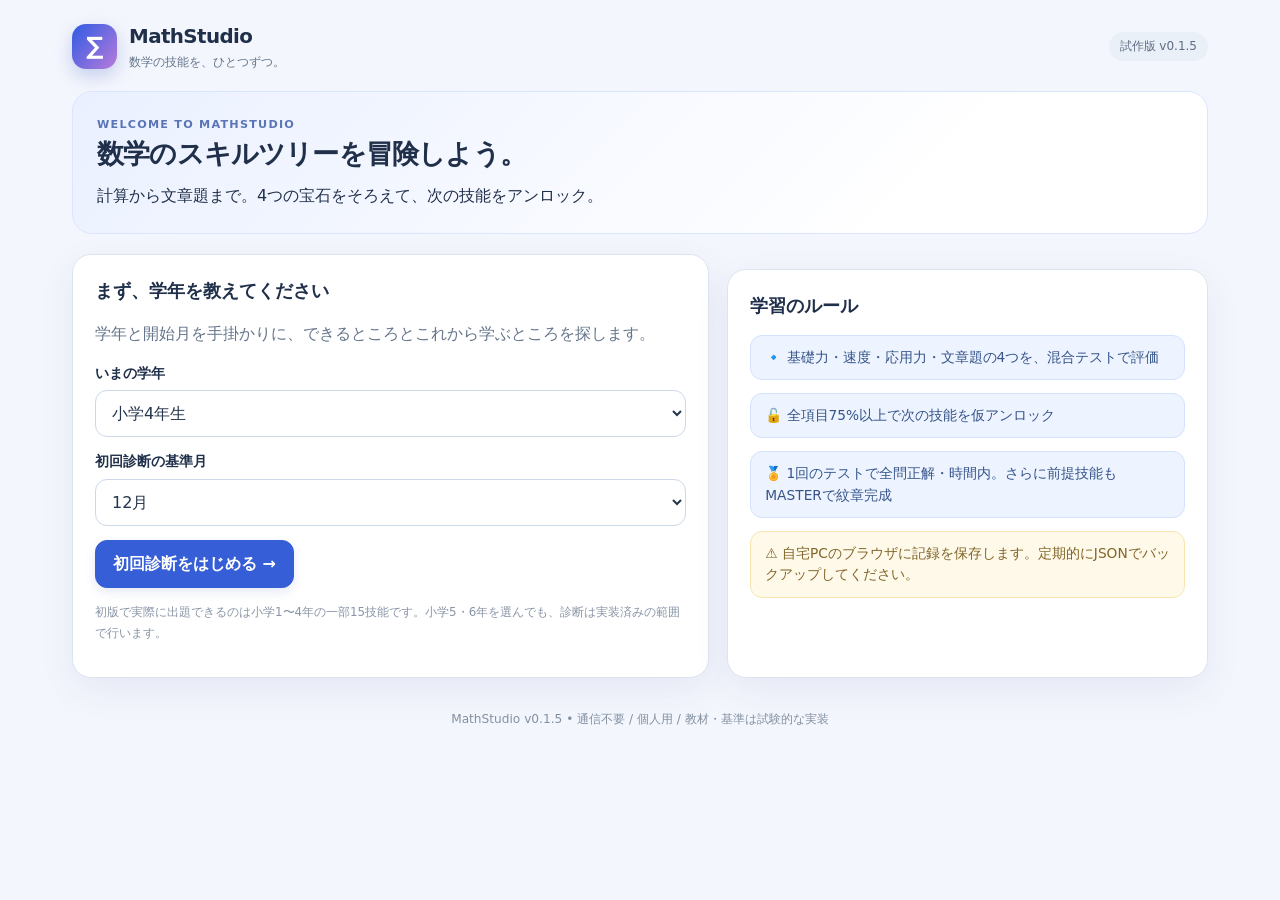
==== commit ba1e8f44: "MathStudio v0.1.5: spacious routed technology tree (index.html)" ====
--- a/index.html
+++ b/index.html
@@ -1,5 +1,5 @@
 <!doctype html>
-<html lang="ja"><head><meta charset="utf-8"><meta name="viewport" content="width=device-width,initial-scale=1"><meta name="color-scheme" content="light"><title>MathStudio v0.1.4 — 単独ファイル版</title><style>:root{--ink:#20304a;--muted:#65758b;--blue:#365ed6;--line:#dce5ef;--bg:#f4f6fd;--white:#fff;--green:#15805e;--shadow:0 12px 36px rgba(28,55,112,.07);font-family:system-ui,-apple-system,'Noto Sans JP','Yu Gothic',sans-serif;color:var(--ink);background:var(--bg);line-height:1.55}*{box-sizing:border-box}body{margin:0}button,input,select,textarea{font:inherit}button{cursor:pointer}button:disabled{cursor:not-allowed;opacity:.45}button:focus-visible,input:focus-visible,textarea:focus-visible,select:focus-visible{outline:3px solid #91abff;outline-offset:2px}h1,h2,h3,p{margin-top:0}h1{font-size:1.35rem;letter-spacing:-.03em}h2{font-size:1.13rem}h3{font-size:1rem;margin-bottom:8px}p{line-height:1.7}.shell{max-width:1180px;padding:22px 22px 54px;margin:auto}.topbar{display:flex;gap:12px;align-items:center;justify-content:space-between;margin-bottom:20px}.brand{display:flex;align-items:center;gap:12px;cursor:pointer}.logo{width:45px;height:45px;display:grid;place-items:center;border-radius:14px;background:linear-gradient(130deg,#2f5be3,#b77bdb);color:white;font-weight:900;font-size:24px;box-shadow:0 7px 18px #6480cc55}.brand strong{font-size:1.24rem;letter-spacing:-.03em}.brand small{display:block;color:var(--muted);font-size:.74rem}.top-actions{display:flex;gap:8px;flex-wrap:wrap}.pill{font-size:.75rem;color:#5f6d84;background:#eaf0f8;border-radius:100px;padding:5px 11px}.btn{background:var(--blue);border:1px solid var(--blue);color:white;font-weight:700;padding:11px 17px;border-radius:12px;box-shadow:0 4px 11px #4a64b322}.btn:hover{filter:brightness(.96)}.btn.secondary{color:#354769;background:white;border-color:var(--line);box-shadow:none}.btn.soft{color:#3157a6;background:#e9eeff;border-color:#e1e8ff;box-shadow:none}.btn.danger{color:#a93445;border:1px solid #ecc4cb;background:#fff5f6;box-shadow:none}.btn.small{font-size:.83rem;padding:7px 12px;border-radius:9px}.page-title{display:flex;align-items:end;justify-content:space-between;gap:15px;flex-wrap:wrap;margin-bottom:18px}.subtitle,.muted{color:var(--muted)}.subtitle{font-size:.9rem}.card{background:white;border:1px solid var(--line);border-radius:19px;box-shadow:var(--shadow);padding:22px}.card+.card{margin-top:15px}.grid2{display:grid;grid-template-columns:1.14fr .86fr;gap:18px}.grid2.equal{grid-template-columns:1fr 1fr}.flex{display:flex;align-items:center;gap:10px}.between{justify-content:space-between}.stack{display:grid;gap:13px}.notice{font-size:.86rem;padding:11px 14px;border-radius:12px;background:#edf4ff;border:1px solid #d4e2ff;color:#36548a}.notice.warn{background:#fff9e9;border-color:#f6e5b0;color:#806529}.notice.good{background:#eaf8f2;border-color:#bce8d6;color:#1a7355}.kicker{letter-spacing:.11em;text-transform:uppercase;font-size:.7rem;font-weight:800;color:#5a75b6}.hero{background:linear-gradient(135deg,#eaf0ff 0%,#ffffff 75%);border:1px solid #dbe5ff;border-radius:20px;padding:24px;margin-bottom:20px}.hero h1{font-size:1.7rem;margin-bottom:6px}.hero p{margin-bottom:0}.statgrid{display:grid;grid-template-columns:repeat(3,1fr);gap:10px}.stat{background:#f5f8fd;padding:16px;border-radius:14px}.stat strong{font-size:1.65rem;display:block;font-variant-numeric:tabular-nums}.stat small{color:var(--muted)}.nav{display:flex;gap:8px;flex-wrap:wrap;margin-bottom:17px}.nav button{border:0;background:#e8edf6;color:#465977;padding:10px 16px;border-radius:11px;font-weight:700}.nav button.active{background:#344f9e;color:white}.track{margin-top:24px}.track-header{display:flex;align-items:center;gap:10px;font-weight:800;margin-bottom:10px}.track-header span{width:33px;height:33px;border-radius:10px;display:grid;place-items:center;background:#eaf0ff;color:#4462bc;font-size:1.3rem}.skill-strip{display:flex;gap:13px;overflow-x:auto;padding:4px 5px 16px}.skill-card{min-width:207px;max-width:207px;text-align:left;border-radius:15px;background:white;border:1px solid #dce5ef;padding:15px;box-shadow:0 5px 16px #2d4e7a0b;position:relative;flex-shrink:0;color:var(--ink)}.skill-card:before{content:'→';position:absolute;top:48%;right:-14px;color:#a4b5c9;font-size:17px;z-index:1}.skill-card:last-child:before{display:none}.skill-card:hover{border-color:#819be9}.skill-card.locked{opacity:.63;background:#f5f7f9}.skill-card.master{background:#f0fcf7;border-color:#87d4b0}.skill-card.pending{background:#fffaf1;border-color:#dfc991}.skill-card.licensed{border-color:#8eabe9}.skill-grade{color:#7584a0;font-size:.72rem}.skill-name{font-weight:800;font-size:.9rem;min-height:44px;margin-top:3px}.skill-foot{font-size:.72rem;margin-top:9px;color:var(--muted)}.gems{display:flex;align-items:center;gap:9px;flex-wrap:wrap}.gem-box{text-align:center;min-width:44px}.gem{--gem:#97a1b4;width:29px;height:33px;display:block;margin:auto;position:relative;clip-path:polygon(25% 0%,75% 0%,100% 28%,85% 80%,50% 100%,15% 80%,0 28%);background:linear-gradient(130deg,#fff8,var(--gem) 32%,#091a2855 72%,var(--gem));border:0;filter:drop-shadow(0 1px 2px #51607133)}.gem:after{content:'';position:absolute;inset:5px 8px 10px 7px;background:#ffffff70;clip-path:polygon(0 0,100% 0,35% 100%)}.gem.gray{filter:grayscale(1);opacity:.29}.gem.bright{filter:drop-shadow(0 0 5px var(--gem)) saturate(1.4)}.gem-box label{display:block;margin-top:5px;font-size:.63rem;color:var(--muted)}.gem-box b{font-size:.72rem}.gem.small{width:17px;height:19px}.seal{width:47px;height:47px;display:grid;place-items:center;flex-shrink:0;border:2px solid #b3c1d7;border-radius:50%;font-weight:900;color:#b1bece;background:#fff;box-shadow:inset 0 0 0 3px #f3f6fb}.seal.master{border-color:#d6ac48;color:#9c6410;background:radial-gradient(circle,#fff9d9,#f5dfa3);box-shadow:0 0 15px #ffdd785c,inset 0 0 0 3px #fff3cd}.seal.pending{border-color:#d6af70;background:#fff8e9;color:#ab8749}.seal.license{color:#4c72ae;border-color:#adc2e6;background:#f1f6ff}.status{font-size:.77rem;font-weight:800;border-radius:25px;padding:4px 9px;background:#f0f3f8;color:#64758a;white-space:nowrap}.status.master{background:#e1f6ec;color:#087c55}.status.pending{background:#fff0d6;color:#985f22}.status.licensed{background:#e7efff;color:#3359a4}.skill-detail{display:grid;gap:14px}.requirements{font-size:.86rem;color:#65758a}.req-links{display:flex;flex-wrap:wrap;gap:6px}.req{font-size:.79rem;padding:7px 9px;background:#f0f4fa;border-radius:8px}.progress{height:9px;background:#e8edf4;border-radius:20px;overflow:hidden;margin:5px 0}.progress>div{height:100%;background:linear-gradient(90deg,#819ae2,#466ddd);border-radius:20px}.metricrow{display:grid;grid-template-columns:80px 1fr 46px;align-items:center;gap:11px;font-size:.83rem;padding:7px 0}.field{display:grid;gap:6px;margin:0 0 14px}.field label{font-weight:800;font-size:.86rem}.field input,.field select,.answer-input{width:100%;border:1px solid #cbd8e8;padding:12px;border-radius:12px;background:white;color:#24354d}.answer-input{font-size:1.16rem}.answer-input.formula{min-height:112px;resize:vertical;font-family:ui-monospace,Consolas,monospace}.hint{font-size:.81rem;color:var(--muted)}.question{background:#f7f9fd;border:1px solid #e6ebf5;border-radius:17px;padding:22px;margin:16px 0}.question p{font-size:1.21rem;font-weight:750;margin-bottom:0;line-height:1.8}.tag{border-radius:100px;font-size:.74rem;padding:4px 10px;background:#e6edff;color:#4764af;font-weight:800}.counter{color:var(--muted);font-size:.85rem}.qnav{display:flex;justify-content:center;gap:6px;flex-wrap:wrap;margin:16px 0}.qnav button{width:33px;height:33px;border:1px solid #d5deec;background:white;border-radius:10px;color:#59708a;font-size:.76rem}.qnav button.filled{background:#e9f0ff;border-color:#99b3fa}.qnav button.current{background:#385fcd;color:white;border-color:#385fcd}.timer{font-variant-numeric:tabular-nums;font-weight:900;font-size:1.55rem}.divider{height:1px;background:var(--line);margin:20px 0}.result-line{padding:12px 0;border-bottom:1px solid #e9eef6}.result-line:last-child{border:0}.result-line.ok{border-left:3px solid #29a67b;padding-left:12px}.result-line.bad{border-left:3px solid #d9686e;padding-left:12px}.result-line.review{border-left:3px solid #d6a94d;padding-left:12px}.result-prompt{font-size:.89rem;font-weight:700}.result-detail{font-size:.82rem;color:var(--muted)}.history-chart{width:100%;max-height:250px}.tabular{font-variant-numeric:tabular-nums}.footer{text-align:center;margin-top:32px;font-size:.76rem;color:#8290a1}.smallnote{font-size:.74rem;color:#8995a6}.diag-dots{display:flex;gap:8px;flex-wrap:wrap}.diag-dots span{padding:6px 10px;border-radius:20px;background:#eef2f8;font-size:.77rem}.diag-dots span.active{background:#dce8ff;color:#355fba;font-weight:800}.diag-dots span.done{background:#e1f5eb;color:#12815e}.loading{padding:50px;text-align:center}input[type=file]{width:100%}@media(max-width:760px){.shell{padding:13px 12px 30px}.grid2,.grid2.equal{grid-template-columns:1fr}.card{padding:16px}.hero{padding:18px}.topbar{align-items:flex-start}.top-actions{justify-content:flex-end}.stat strong{font-size:1.26rem}.stat{padding:10px}.skill-card{min-width:188px;max-width:188px}.question{padding:18px}.question p{font-size:1.08rem}.gem-box{min-width:37px}}
+<html lang="ja"><head><meta charset="utf-8"><meta name="viewport" content="width=device-width,initial-scale=1"><meta name="color-scheme" content="light"><title>MathStudio v0.1.5 — 単独ファイル版</title><style>:root{--ink:#20304a;--muted:#65758b;--blue:#365ed6;--line:#dce5ef;--bg:#f4f6fd;--white:#fff;--green:#15805e;--shadow:0 12px 36px rgba(28,55,112,.07);font-family:system-ui,-apple-system,'Noto Sans JP','Yu Gothic',sans-serif;color:var(--ink);background:var(--bg);line-height:1.55}*{box-sizing:border-box}body{margin:0}button,input,select,textarea{font:inherit}button{cursor:pointer}button:disabled{cursor:not-allowed;opacity:.45}button:focus-visible,input:focus-visible,textarea:focus-visible,select:focus-visible{outline:3px solid #91abff;outline-offset:2px}h1,h2,h3,p{margin-top:0}h1{font-size:1.35rem;letter-spacing:-.03em}h2{font-size:1.13rem}h3{font-size:1rem;margin-bottom:8px}p{line-height:1.7}.shell{max-width:1180px;padding:22px 22px 54px;margin:auto}.topbar{display:flex;gap:12px;align-items:center;justify-content:space-between;margin-bottom:20px}.brand{display:flex;align-items:center;gap:12px;cursor:pointer}.logo{width:45px;height:45px;display:grid;place-items:center;border-radius:14px;background:linear-gradient(130deg,#2f5be3,#b77bdb);color:white;font-weight:900;font-size:24px;box-shadow:0 7px 18px #6480cc55}.brand strong{font-size:1.24rem;letter-spacing:-.03em}.brand small{display:block;color:var(--muted);font-size:.74rem}.top-actions{display:flex;gap:8px;flex-wrap:wrap}.pill{font-size:.75rem;color:#5f6d84;background:#eaf0f8;border-radius:100px;padding:5px 11px}.btn{background:var(--blue);border:1px solid var(--blue);color:white;font-weight:700;padding:11px 17px;border-radius:12px;box-shadow:0 4px 11px #4a64b322}.btn:hover{filter:brightness(.96)}.btn.secondary{color:#354769;background:white;border-color:var(--line);box-shadow:none}.btn.soft{color:#3157a6;background:#e9eeff;border-color:#e1e8ff;box-shadow:none}.btn.danger{color:#a93445;border:1px solid #ecc4cb;background:#fff5f6;box-shadow:none}.btn.small{font-size:.83rem;padding:7px 12px;border-radius:9px}.page-title{display:flex;align-items:end;justify-content:space-between;gap:15px;flex-wrap:wrap;margin-bottom:18px}.subtitle,.muted{color:var(--muted)}.subtitle{font-size:.9rem}.card{background:white;border:1px solid var(--line);border-radius:19px;box-shadow:var(--shadow);padding:22px}.card+.card{margin-top:15px}.grid2{display:grid;grid-template-columns:1.14fr .86fr;gap:18px}.grid2.equal{grid-template-columns:1fr 1fr}.flex{display:flex;align-items:center;gap:10px}.between{justify-content:space-between}.stack{display:grid;gap:13px}.notice{font-size:.86rem;padding:11px 14px;border-radius:12px;background:#edf4ff;border:1px solid #d4e2ff;color:#36548a}.notice.warn{background:#fff9e9;border-color:#f6e5b0;color:#806529}.notice.good{background:#eaf8f2;border-color:#bce8d6;color:#1a7355}.kicker{letter-spacing:.11em;text-transform:uppercase;font-size:.7rem;font-weight:800;color:#5a75b6}.hero{background:linear-gradient(135deg,#eaf0ff 0%,#ffffff 75%);border:1px solid #dbe5ff;border-radius:20px;padding:24px;margin-bottom:20px}.hero h1{font-size:1.7rem;margin-bottom:6px}.hero p{margin-bottom:0}.statgrid{display:grid;grid-template-columns:repeat(3,1fr);gap:10px}.stat{background:#f5f8fd;padding:16px;border-radius:14px}.stat strong{font-size:1.65rem;display:block;font-variant-numeric:tabular-nums}.stat small{color:var(--muted)}.nav{display:flex;gap:8px;flex-wrap:wrap;margin-bottom:17px}.nav button{border:0;background:#e8edf6;color:#465977;padding:10px 16px;border-radius:11px;font-weight:700}.nav button.active{background:#344f9e;color:white}.track{margin-top:24px}.track-header{display:flex;align-items:center;gap:10px;font-weight:800;margin-bottom:10px}.track-header span{width:33px;height:33px;border-radius:10px;display:grid;place-items:center;background:#eaf0ff;color:#4462bc;font-size:1.3rem}.skill-strip{display:flex;gap:13px;overflow-x:auto;padding:4px 5px 16px}.skill-card{min-width:207px;max-width:207px;text-align:left;border-radius:15px;background:white;border:1px solid #dce5ef;padding:15px;box-shadow:0 5px 16px #2d4e7a0b;position:relative;flex-shrink:0;color:var(--ink)}.skill-card:before{content:'→';position:absolute;top:48%;right:-14px;color:#a4b5c9;font-size:17px;z-index:1}.skill-card:last-child:before{display:none}.skill-card:hover{border-color:#819be9}.skill-card.locked{opacity:.63;background:#f5f7f9}.skill-card.master{background:#f0fcf7;border-color:#87d4b0}.skill-card.pending{background:#fffaf1;border-color:#dfc991}.skill-card.licensed{border-color:#8eabe9}.skill-grade{color:#7584a0;font-size:.72rem}.skill-name{font-weight:800;font-size:.9rem;min-height:44px;margin-top:3px}.skill-foot{font-size:.72rem;margin-top:9px;color:var(--muted)}.gems{display:flex;align-items:center;gap:9px;flex-wrap:wrap}.gem-box{text-align:center;min-width:44px}.gem{--gem:#97a1b4;width:29px;height:33px;display:block;margin:auto;position:relative;clip-path:polygon(25% 0%,75% 0%,100% 28%,85% 80%,50% 100%,15% 80%,0 28%);background:linear-gradient(130deg,#fff8,var(--gem) 32%,#091a2855 72%,var(--gem));border:0;filter:drop-shadow(0 1px 2px #51607133)}.gem:after{content:'';position:absolute;inset:5px 8px 10px 7px;background:#ffffff70;clip-path:polygon(0 0,100% 0,35% 100%)}.gem.gray{filter:grayscale(1);opacity:.29}.gem.bright{filter:drop-shadow(0 0 5px var(--gem)) saturate(1.4)}.gem-box label{display:block;margin-top:5px;font-size:.63rem;color:var(--muted)}.gem-box b{font-size:.72rem}.gem.small{width:17px;height:19px}.seal{width:47px;height:47px;display:grid;place-items:center;flex-shrink:0;border:2px solid #b3c1d7;border-radius:50%;font-weight:900;color:#b1bece;background:#fff;box-shadow:inset 0 0 0 3px #f3f6fb}.seal.master{border-color:#d6ac48;color:#9c6410;background:radial-gradient(circle,#fff9d9,#f5dfa3);box-shadow:0 0 15px #ffdd785c,inset 0 0 0 3px #fff3cd}.seal.pending{border-color:#d6af70;background:#fff8e9;color:#ab8749}.seal.license{color:#4c72ae;border-color:#adc2e6;background:#f1f6ff}.status{font-size:.77rem;font-weight:800;border-radius:25px;padding:4px 9px;background:#f0f3f8;color:#64758a;white-space:nowrap}.status.master{background:#e1f6ec;color:#087c55}.status.pending{background:#fff0d6;color:#985f22}.status.licensed{background:#e7efff;color:#3359a4}.skill-detail{display:grid;gap:14px}.requirements{font-size:.86rem;color:#65758a}.req-links{display:flex;flex-wrap:wrap;gap:6px}.req{font-size:.79rem;padding:7px 9px;background:#f0f4fa;border-radius:8px}.progress{height:9px;background:#e8edf4;border-radius:20px;overflow:hidden;margin:5px 0}.progress>div{height:100%;background:linear-gradient(90deg,#819ae2,#466ddd);border-radius:20px}.metricrow{display:grid;grid-template-columns:80px 1fr 46px;align-items:center;gap:11px;font-size:.83rem;padding:7px 0}.field{display:grid;gap:6px;margin:0 0 14px}.field label{font-weight:800;font-size:.86rem}.field input,.field select,.answer-input{width:100%;border:1px solid #cbd8e8;padding:12px;border-radius:12px;background:white;color:#24354d}.answer-input{font-size:1.16rem}.answer-input.formula{min-height:112px;resize:vertical;font-family:ui-monospace,Consolas,monospace}.hint{font-size:.81rem;color:var(--muted)}.question{background:#f7f9fd;border:1px solid #e6ebf5;border-radius:17px;padding:22px;margin:16px 0}.question p{font-size:1.21rem;font-weight:750;margin-bottom:0;line-height:1.8}.tag{border-radius:100px;font-size:.74rem;padding:4px 10px;background:#e6edff;color:#4764af;font-weight:800}.counter{color:var(--muted);font-size:.85rem}.qnav{display:flex;justify-content:center;gap:6px;flex-wrap:wrap;margin:16px 0}.qnav button{width:33px;height:33px;border:1px solid #d5deec;background:white;border-radius:10px;color:#59708a;font-size:.76rem}.qnav button.filled{background:#e9f0ff;border-color:#99b3fa}.qnav button.current{background:#385fcd;color:white;border-color:#385fcd}.timer{font-variant-numeric:tabular-nums;font-weight:900;font-size:1.55rem}.divider{height:1px;background:var(--line);margin:20px 0}.result-line{padding:12px 0;border-bottom:1px solid #e9eef6}.result-line:last-child{border:0}.result-line.ok{border-left:3px solid #29a67b;padding-left:12px}.result-line.bad{border-left:3px solid #d9686e;padding-left:12px}.result-line.review{border-left:3px solid #d6a94d;padding-left:12px}.result-prompt{font-size:.89rem;font-weight:700}.result-detail{font-size:.82rem;color:var(--muted)}.history-chart{width:100%;max-height:250px}.tabular{font-variant-numeric:tabular-nums}.footer{text-align:center;margin-top:32px;font-size:.76rem;color:#8290a1}.smallnote{font-size:.74rem;color:#8995a6}.diag-dots{display:flex;gap:8px;flex-wrap:wrap}.diag-dots span{padding:6px 10px;border-radius:20px;background:#eef2f8;font-size:.77rem}.diag-dots span.active{background:#dce8ff;color:#355fba;font-weight:800}.diag-dots span.done{background:#e1f5eb;color:#12815e}.loading{padding:50px;text-align:center}input[type=file]{width:100%}@media(max-width:760px){.shell{padding:13px 12px 30px}.grid2,.grid2.equal{grid-template-columns:1fr}.card{padding:16px}.hero{padding:18px}.topbar{align-items:flex-start}.top-actions{justify-content:flex-end}.stat strong{font-size:1.26rem}.stat{padding:10px}.skill-card{min-width:188px;max-width:188px}.question{padding:18px}.question p{font-size:1.08rem}.gem-box{min-width:37px}}
 /* Prevent long horizontal skill strips from collapsing the detail panel. */
 .grid2{grid-template-columns:minmax(0,1.14fr) minmax(310px,.86fr)}.grid2.equal{grid-template-columns:repeat(2,minmax(0,1fr))}.grid2>*{min-width:0}.skill-strip{max-width:100%}
 @media(max-width:760px){.grid2,.grid2.equal{grid-template-columns:minmax(0,1fr)}}
@@ -116,6 +116,95 @@
 .skill-dialog .req-button{border:1px solid #c5d6ed;background:#f3f7fe;color:#344a6e;cursor:pointer;font:inherit;font-size:.76rem;text-align:left;padding:5px 9px;border-radius:8px}
 .skill-dialog .req-button:hover{background:#dfeafc}
 .skill-dialog .status.planned{background:#ebedf3;color:#63728a}
+
+/* v0.1.5 — Give the tree its viewport, and the edges their own gutters. */
+html.math-tree-page,html.math-tree-page body{height:100%;overflow:hidden}
+.shell.shell-tree{
+  width:100%;max-width:none;height:100dvh;margin:0;padding:5px 8px 7px;gap:5px;
+  display:grid;grid-template-columns:minmax(185px,1fr) auto minmax(190px,1fr);
+  grid-template-rows:40px minmax(0,1fr);overflow:hidden;
+}
+.shell-tree>.topbar{grid-column:1;grid-row:1;margin:0;min-width:0;min-height:0;gap:4px;justify-content:flex-start}
+.shell-tree .logo{height:31px;width:31px;border-radius:9px;font-size:17px;box-shadow:none}
+.shell-tree .brand{gap:7px}
+.shell-tree .brand strong{font-size:.99rem;line-height:1.05}
+.shell-tree .brand small{display:none}
+.shell-tree .top-actions{margin-left:auto;gap:3px}
+.shell-tree .top-actions .pill{display:none}
+.shell-tree .top-actions .btn{padding:4px 7px;font-size:.66rem}
+.shell-tree>.tree-overview{grid-column:3;grid-row:1;min-width:0;min-height:0;justify-content:flex-end;gap:4px}
+.shell-tree .tree-overview>div:first-child{display:none!important}
+.shell-tree .tree-summary{gap:4px;flex-wrap:nowrap}
+.shell-tree .tree-summary .pill{padding:3px 7px;font-size:.68rem}
+.shell-tree .tree-summary .pill:first-child,.shell-tree .tree-summary .pill:nth-child(4){display:none}
+.shell-tree .tree-summary .btn{padding:5px 8px;font-size:.7rem;white-space:nowrap}
+.shell-tree>.nav{grid-column:2;grid-row:1;margin:0;align-self:center;padding:2px;min-width:0;min-height:0;gap:2px}
+.shell-tree .nav button{padding:6px 9px;font-size:.76rem;white-space:nowrap}
+.shell-tree>.tech-wrap{grid-column:1/-1;grid-row:2;min-width:0;min-height:0;height:100%;border-radius:10px;margin:0;box-shadow:none;display:flex;flex-direction:column}
+.shell-tree .tech-toolbar{position:relative;z-index:12;display:flex;align-items:center;flex-wrap:nowrap;min-height:38px;height:38px;padding:4px 8px;gap:7px;flex:0 0 auto;background:#f2f6fd}
+.shell-tree .tech-tooltitle{display:block;font-size:.81rem;color:#3a5178;font-weight:900;white-space:nowrap}
+.shell-tree .tech-range-label{display:none}
+.shell-tree .tech-range-select{min-width:135px;max-width:185px;height:29px;padding:3px 7px;font-size:.72rem}
+.shell-tree .tech-search{flex:1 1 120px;min-width:85px;max-width:340px;display:flex;gap:3px}
+.shell-tree .tech-search input{height:29px;min-width:0;width:100%;font-size:.76rem}
+.shell-tree .tech-search .btn{padding:4px 7px;font-size:.71rem}
+.shell-tree .tech-controls{margin-left:auto;flex:0 0 auto;gap:3px}
+.shell-tree .tech-controls .btn{padding:4px 8px;min-height:28px;height:28px;border-radius:7px;font-size:.74rem}
+.shell-tree .tech-controls .map-zoom-value{min-width:35px;font-size:.75rem}
+.shell-tree .tech-legend{position:relative;flex:0 0 auto;z-index:15;display:block;overflow:visible;padding:0;border:0;background:transparent;font-size:.73rem;min-height:0}
+.shell-tree .tech-legend summary{list-style:none;white-space:nowrap;border:1px solid #c7d5e8;background:#fff;color:#546b8a;border-radius:7px;padding:4px 8px;cursor:pointer}
+.shell-tree .tech-legend summary::-webkit-details-marker{display:none}
+.shell-tree .tech-legend[open] .tech-legend-content{position:absolute;top:calc(100% + 8px);right:0;min-width:176px;padding:10px;display:flex;flex-direction:column;align-items:flex-start;gap:7px;border:1px solid #ccd8e9;background:#fff;box-shadow:0 7px 25px #273b5860;border-radius:10px;white-space:nowrap}
+.shell-tree .tech-legend-content>span{display:inline-flex;align-items:center;gap:6px}
+.shell-tree .tech-map-viewport{flex:1 1 auto;min-height:0;overflow:hidden}
+.shell-tree .tech-grade-overlay{flex:0 0 43px;height:43px;box-shadow:0 2px 5px #263c5940}
+.shell-tree .tech-grade-strip{height:43px!important}
+.shell-tree .grade-fixed{height:43px;gap:0}
+.shell-tree .grade-fixed span{font-size:.48rem;line-height:1}
+.shell-tree .grade-fixed strong{font-size:.84rem;line-height:1.15}
+.shell-tree .grade-fixed small{font-size:.56rem;line-height:1.15}
+.shell-tree .tech-map-scroll{background:#f3f6fc;overflow:auto;scrollbar-gutter:stable;scrollbar-width:thin}
+.tech-canvas .tech-node{border-left-width:5px;padding:8px 10px 6px;border-radius:10px;gap:2px}
+.tech-canvas .tech-node-name{font-size:.86rem;line-height:1.25;font-weight:800;min-height:28px;-webkit-line-clamp:2;overflow:hidden}
+.tech-canvas .tech-node-meta{font-size:.65rem;max-width:124px}
+.tech-canvas .tech-status{font-size:.58rem;max-width:91px;padding:2px 5px}
+.tech-canvas .tech-node-bottom{gap:6px;min-height:13px}
+.tech-canvas .tech-gem{height:14px;width:12px}
+.tech-canvas .tech-gems{gap:5px}
+.tech-canvas .tech-reason{font-size:.57rem}
+.tech-canvas .tech-link{stroke:#91a3bb;stroke-width:1.8;opacity:.38;stroke-linejoin:round;stroke-linecap:round}
+.tech-canvas .tech-link.cross-lane{stroke-dasharray:none}
+.tech-canvas .tech-link.highlight{stroke:#ce791f;stroke-width:3.25;opacity:1;stroke-dasharray:none}
+.shell-tree .tech-map-foot{display:none}
+.shell-tree .footer{display:none}
+@media(max-width:1050px){
+ .shell.shell-tree{grid-template-columns:minmax(150px,1fr) auto;grid-template-rows:35px 32px minmax(0,1fr);gap:4px}
+ .shell-tree>.topbar{grid-row:1;grid-column:1}
+ .shell-tree>.tree-overview{grid-row:1;grid-column:2}
+ .shell-tree>.nav{grid-column:1/-1;grid-row:2;justify-self:start}
+ .shell-tree>.tech-wrap{grid-column:1/-1;grid-row:3}
+ .shell-tree .tree-overview .btn{display:none}
+}
+@media(max-width:650px){
+ .shell.shell-tree{padding:4px;gap:3px}
+ .shell-tree .tech-tooltitle{display:none}
+ .shell-tree .tech-range-select{min-width:102px;max-width:125px}
+ .shell-tree .tech-search .btn{display:none}
+ .shell-tree .tech-toolbar{gap:3px;padding:3px 4px}
+ .shell-tree .tech-controls .btn{padding:3px 6px}
+ .shell-tree .tech-controls .btn[data-act="map-fit"]{display:none}
+ .shell-tree .tech-legend{display:none}
+ .shell-tree .tree-overview .pill:nth-child(3){display:none}
+}
+
+/* Keep controls on one line even when the search box takes the spare width. */
+.shell-tree .tech-search .btn{flex:0 0 auto;white-space:nowrap;min-width:42px}
+.shell-tree .tech-search input{flex:1 1 0;width:auto}
+.shell-tree .tech-controls .btn{white-space:nowrap}
+@media(max-width:950px){.shell-tree .tech-tooltitle{display:none}.shell-tree .tech-range-select{min-width:106px;max-width:147px}}
+
+/* A pointer preview clarifies dependencies without opening a dialog. */
+.tech-canvas .tech-link.hover{stroke:#2672cb;stroke-width:3.25;opacity:1;stroke-dasharray:none}
 </style></head><body><div id="app" aria-live="polite"><div class="loading">MathStudio を準備しています…</div></div><script>/* Working sample. IDs deliberately align with curriculum_285_v0.1.json; the links below are a prototype subgraph, NOT the complete 485-link DAG. */
 (function(root,factory){const v=factory();if(typeof module==='object'&&module.exports)module.exports=v;else root.MathSkills=v;})(typeof globalThis==='object'?globalThis:this,function(){
 const s=(id,title,grade,month,kind,track,prereq=[],note='')=>({id,title,grade,month,kind,track,prereq,note});
@@ -480,11 +569,11 @@
 return{skills,byId,stages,stageById,strands,ranges,visibleSkills,modeForSkill};
 });
 
-/* MathStudio v0.1.4: complete curriculum technology tree; 15 playable skills, 270 planned. */
+/* MathStudio v0.1.5: readable, routed, stage-by-stage curriculum map. */
 (function(root,factory){const v=factory();if(typeof module==='object'&&module.exports)module.exports=v;else root.MathTechTree=v;})(typeof globalThis==='object'?globalThis:this,function(){
 'use strict';
 const C=typeof window!=='undefined'?window.MathCatalog:require('./catalog.js');
-const STAGE_W=486,MARGIN=12,NODE_W=148,NODE_H=61,COLS=3,ROW=69,TOP=16,HEADER_H=57;
+const STAGE_W=344,MARGIN=12,NODE_W=242,NODE_H=78,ROW=113,TOP=20,HEADER_H=43;
 const safe=v=>String(v??'').replace(/[&<>"']/g,c=>({'&':'&amp;','<':'&lt;','>':'&gt;','"':'&quot;',"'":'&#39;'}[c]));
 const colors={number:'#597adc',algebra:'#9d64d0',geometry:'#d8884c',functions:'#288d93',data:'#4b958d',measure:'#9279be',probability:'#bc7ba7',calculus:'#bf685f',discrete:'#798c58',modeling:'#8f8180'};
 const statusText={master:'MASTER',pending:'認定待ち',licensed:'仮免',open:'学習可能',locked:'未解放',planned:'教材準備中'};
@@ -493,49 +582,73 @@
  const present=new Set(skills.map(s=>s.stage));const stages=C.stages.filter(s=>present.has(s.id));
  const positions={},links=[];let maxRows=0;
  const strandIndex=new Map(tracks.map((x,i)=>[x.id,i]));
- for(let si=0;si<stages.length;si++){
-  const stage=stages[si];
-  const group=skills.filter(s=>s.stage===stage.id).sort((a,b)=>(strandIndex.get(a.strand)??99)-(strandIndex.get(b.strand)??99)||a.title.localeCompare(b.title,'ja'));
-  maxRows=Math.max(maxRows,Math.ceil(group.length/COLS));
-  group.forEach((s,i)=>{const col=i%COLS,row=Math.floor(i/COLS);positions[s.id]={x:MARGIN+si*STAGE_W+12+col*155,y:TOP+row*ROW,width:NODE_W,height:NODE_H,stage:s.stage,strand:s.strand,row};});
+ const catalogueIndex=new Map(C.skills.map((s,i)=>[s.id,i]));
+ stages.forEach((stage,si)=>{
+  // Stable strand groups, preserving curriculum order (and progression) inside each group.
+  const group=skills.filter(s=>s.stage===stage.id).sort((a,b)=>(strandIndex.get(a.strand)??99)-(strandIndex.get(b.strand)??99)||catalogueIndex.get(a.id)-catalogueIndex.get(b.id));
+  maxRows=Math.max(maxRows,group.length);
+  group.forEach((s,row)=>{positions[s.id]={x:MARGIN+si*STAGE_W+20,y:TOP+row*ROW,width:NODE_W,height:NODE_H,stage:s.stage,strand:s.strand,row,column:si};});
+ });
+ for(const s of skills)for(const p of s.prereq)if(positions[p]&&positions[s.id])links.push({from:p,to:s.id,crossTrack:positions[p].strand!==positions[s.id].strand});
+ return{width:MARGIN+stages.length*STAGE_W+8,height:TOP+maxRows*ROW+18,stages,positions,links,stageWidth:STAGE_W,nodeWidth:NODE_W,nodeHeight:NODE_H,headerHeight:HEADER_H};
+}
+// Links travel only through the open gutter beside each grade and the horizontal
+// air-gaps between card rows. Even links spanning grades do not run under cards.
+function routePoints(a,b,edgeNumber=0){
+ const source=[a.x+a.width,a.y+a.height/2],targetMiddle=b.y+b.height/2;
+ const offset=((edgeNumber%5)-2)*2.2;
+ if(a.column===b.column){
+  const gutter=a.x+STAGE_W-42+offset;
+  return[source,[gutter,source[1]],[gutter,targetMiddle],[b.x+b.width,targetMiddle]];
  }
- for(const s of skills)for(const p of s.prereq)if(positions[p]&&positions[s.id])links.push({from:p,to:s.id,crossTrack:positions[p].strand!==positions[s.id].strand});
- return{width:MARGIN+stages.length*STAGE_W+8,height:TOP+maxRows*ROW+8,stages,positions,links,stageWidth:STAGE_W,nodeWidth:NODE_W,nodeHeight:NODE_H,headerHeight:HEADER_H};
-}
+ const entrance=b.x-18+(edgeNumber%3)*3;
+ if(b.column===a.column+1){
+  const passage=a.x+a.width+(b.x-(a.x+a.width))*.5+offset;
+  return[source,[passage,source[1]],[passage,targetMiddle],[b.x,targetMiddle]];
+ }
+ // Global row-aligned passage: no intermediate-grade card occupies this Y band.
+ const rowPassage=a.y+NODE_H+(ROW-NODE_H)*.48+offset;
+ return[source,[a.x+a.width+26,source[1]],[a.x+a.width+26,rowPassage],[entrance,rowPassage],[entrance,targetMiddle],[b.x,targetMiddle]];
+}
+function path(a,b,edgeNumber=0){return routePoints(a,b,edgeNumber).map((v,i)=>`${i?'L':'M'} ${v[0].toFixed(1)} ${v[1].toFixed(1)}`).join(' ');}
 function gem(m,key,color){let n=Number.isFinite(m?.[key])?m[key]:0;return `<span class="tech-gem ${n>=100?'bright':n===0?'empty':''}" style="--stone:${color}" title="${safe({basic:'基礎力',speed:'速度',application:'応用力',word:'文章題'}[key])} ${n}%"></span>`;}
-function path(a,b){
- const right=a.x+a.width, midy=a.y+a.height/2, endY=b.y+b.height/2;
- if(right<b.x-2){const diff=b.x-right,bend=Math.min(95,Math.max(22,diff*.35));return `M ${right} ${midy} C ${right+bend} ${midy},${b.x-bend} ${endY},${b.x} ${endY}`;}
- const x1=right,y1=midy,x2=b.x+b.width,y2=endY;
- const routeX=Math.max(x1,x2)+17+(Math.abs(y2-y1)<ROW?10:0);
- return `M ${x1} ${y1} C ${routeX} ${y1},${routeX} ${y2},${x2} ${y2}`;
-}
 function render({skills,tracks=C.strands,statusOf,records={},selectedId,recommendations=[],activeRange='e1-3'}){
  mode=activeRange;
  const l=makeLayout(skills,tracks);canvasLayout=l;
  const selected=C.byId[selectedId];const related=new Set([selectedId,...(selected?.prereq||[]),...C.skills.filter(s=>s.prereq.includes(selectedId)).map(s=>s.id)]);
  const bands=l.stages.map((s,i)=>`<div class="era-band ${i%2?'era-even':'era-odd'}" style="left:${MARGIN+i*STAGE_W}px;width:${STAGE_W}px;height:${l.height}px"></div>`).join('');
  const years=l.stages.map((s,i)=>`<div class="grade-fixed" style="left:${(MARGIN+i*STAGE_W)*zoom}px;width:${STAGE_W*zoom}px"><span>${s.id.startsWith('E')?'ELEMENTARY':s.id.startsWith('J')?'JUNIOR HIGH':'HIGH SCHOOL'}</span><strong>${safe(s.title)}</strong><small>${skills.filter(sk=>sk.stage===s.id).length}技能</small></div>`).join('');
- const links=l.links.map(e=>{const a=l.positions[e.from],b=l.positions[e.to],highlight=e.from===selectedId||e.to===selectedId;return `<path class="tech-link ${e.crossTrack?'cross-lane':''} ${highlight?'highlight':''}" data-source="${safe(e.from)}" data-target="${safe(e.to)}" d="${path(a,b)}"/>`;}).join('');
+ const links=l.links.map((e,i)=>{const a=l.positions[e.from],b=l.positions[e.to],highlight=e.from===selectedId||e.to===selectedId;return `<path class="tech-link ${e.crossTrack?'cross-lane':''} ${highlight?'highlight':''}" data-source="${safe(e.from)}" data-target="${safe(e.to)}" marker-end="url(#${highlight?'tech-arrow-active':'tech-arrow'})" d="${path(a,b,i)}"/>`;}).join('');
  const nodes=skills.map(s=>{
   const p=l.positions[s.id],st=statusOf(s.id),isFocus=s.id===selectedId,near=related.has(s.id),track=tracks.find(t=>t.id===s.strand),record=records[s.id],playable=st!=='planned';
   return `<button class="tech-node ${st} ${isFocus?'selected':''} ${near?'related':''}" style="left:${p.x}px;top:${p.y}px;width:${NODE_W}px;height:${NODE_H}px;--track-color:${colors[s.strand]||'#7395ca'}" data-id="${safe(s.id)}" data-act="select" aria-pressed="${isFocus}" aria-haspopup="dialog" aria-label="${safe(C.stageById[s.stage]?.title)}・${safe(s.title)}・${statusText[st]||st}" title="${safe(s.title)}"><div class="tech-node-top"><span class="tech-node-meta">${safe(track?.icon||'◇')} ${safe(track?.title||s.strand)}</span><span class="tech-status ${st}">${statusText[st]||safe(st)}</span></div><span class="tech-node-name">${safe(s.title)}</span><span class="tech-node-bottom">${playable?`<span class="tech-gems">${gem(record?.metrics,'basic','#e15f6b')}${gem(record?.metrics,'speed','#5383df')}${gem(record?.metrics,'application','#21a57d')}${gem(record?.metrics,'word','#dca33f')}</span>`:'<span class="tech-plan-note">出題未実装</span>'}<span class="tech-reason">前提${s.prereq.length}件 ${recommendations.includes(s.id)?'◎':''}</span></span></button>`;
  }).join('');
  const rangeOptions=C.ranges.map(r=>`<option value="${r.id}" ${r.id===activeRange?'selected':''}>${r.label}（${C.visibleSkills(r.id).length}）</option>`).join('');
  const currentEdges=l.links.length,allEdges=C.skills.reduce((n,s)=>n+s.prereq.length,0),implemented=skills.filter(s=>statusOf(s.id)!=='planned').length;
- return `<section class="tech-wrap" aria-label="学年別スキル技術ツリー"><div class="tech-toolbar"><div class="tech-tooltitle"><strong>技術ツリー</strong><span>全285技能／問題あり15技能</span></div><div class="tech-controls"><label class="tech-range-label" for="tech-range">表示範囲</label><select id="tech-range" class="tech-range-select" aria-label="スキルツリーの表示範囲">${rangeOptions}</select><button class="btn secondary small" data-act="map-fit" title="表示範囲を画面に収める">全体表示</button><button class="btn secondary small" data-act="map-focus" title="選択した技能へ移動">◎</button><button class="btn secondary small" data-act="map-zoom-out" aria-label="縮小">−</button><span class="map-zoom-value">${Math.round(zoom*100)}%</span><button class="btn secondary small" data-act="map-zoom-in" aria-label="拡大">＋</button></div></div><div class="tech-legend"><div class="tech-search"><input id="tech-search" type="search" placeholder="285技能から検索" autocomplete="off" aria-label="全技能を検索"><button class="btn secondary small" data-act="map-search">検索</button><div id="tech-search-results" class="tech-search-results" hidden></div></div><span><i class="legend-dot master"></i>MASTER</span><span><i class="legend-dot licensed"></i>仮免</span><span><i class="legend-dot locked"></i>未解放</span><span><i class="legend-dot planned"></i>教材準備中</span><span><i class="legend-line"></i>前提</span></div><div class="tech-map-viewport" id="tech-map-viewport"><div class="tech-grade-overlay" aria-hidden="true"><div class="tech-grade-strip" style="width:${l.width*zoom}px;height:${HEADER_H}px">${years}</div></div><div class="tech-map-scroll" id="tech-map-scroll" tabindex="0" aria-label="技能ツリー。学年見出しは固定。内部だけをスクロール"><div class="tech-canvas" style="width:${l.width}px;height:${l.height}px;zoom:${zoom}">${bands}<svg class="tech-edges" xmlns="http://www.w3.org/2000/svg" viewBox="0 0 ${l.width} ${l.height}" aria-hidden="true" preserveAspectRatio="none">${links}</svg>${nodes}</div></div></div><div class="tech-map-foot"><span>表示 ${skills.length}/285技能（教材あり${implemented}）・前提線 ${currentEdges}/${allEdges}本</span><span>カードをクリックすると技能の詳細を表示</span></div></section>`;
+ return `<section class="tech-wrap" aria-label="学年別スキル技術ツリー"><div class="tech-toolbar"><strong class="tech-tooltitle">技能マップ</strong><label class="tech-range-label" for="tech-range">範囲</label><select id="tech-range" class="tech-range-select" aria-label="スキルツリーの表示範囲">${rangeOptions}</select><div class="tech-search"><input id="tech-search" type="search" placeholder="技能を検索" autocomplete="off" aria-label="全技能を検索"><button class="btn secondary small" data-act="map-search">検索</button><div id="tech-search-results" class="tech-search-results" hidden></div></div><div class="tech-controls"><button class="btn secondary small" data-act="map-focus" title="選択した技能へ移動" aria-label="選択した技能へ移動">◎</button><button class="btn secondary small" data-act="map-zoom-out" aria-label="縮小">−</button><span class="map-zoom-value">${Math.round(zoom*100)}%</span><button class="btn secondary small" data-act="map-zoom-in" aria-label="拡大">＋</button><button class="btn secondary small" data-act="map-fit" title="カードを読みやすい標準倍率に戻す">標準倍率</button></div><details class="tech-legend"><summary>凡例</summary><div class="tech-legend-content"><span><i class="legend-dot master"></i>MASTER</span><span><i class="legend-dot licensed"></i>仮免</span><span><i class="legend-dot locked"></i>未解放</span><span><i class="legend-dot planned"></i>教材準備中</span><span><i class="legend-line"></i>前提線</span></div></details></div><div class="tech-map-viewport" id="tech-map-viewport"><div class="tech-grade-overlay" aria-hidden="true"><div class="tech-grade-strip" style="width:${l.width*zoom}px;height:${HEADER_H}px">${years}</div></div><div class="tech-map-scroll" id="tech-map-scroll" tabindex="0" aria-label="技能ツリー。学年見出しを固定し、横方向・縦方向にスクロール可能"><div class="tech-canvas" style="width:${l.width}px;height:${l.height}px;zoom:${zoom}">${bands}<svg class="tech-edges" xmlns="http://www.w3.org/2000/svg" viewBox="0 0 ${l.width} ${l.height}" aria-hidden="true" preserveAspectRatio="none"><defs><marker id="tech-arrow" markerWidth="5" markerHeight="5" refX="4.5" refY="2.5" orient="auto" markerUnits="userSpaceOnUse"><path d="M0 0 L5 2.5 L0 5 Z" fill="#95a7bf"/></marker><marker id="tech-arrow-active" markerWidth="7" markerHeight="7" refX="6" refY="3.5" orient="auto" markerUnits="userSpaceOnUse"><path d="M0 0 L7 3.5 L0 7 Z" fill="#d18426"/></marker></defs>${links}</svg>${nodes}</div></div></div></section>`;
 }
 function scrollEl(){return typeof document!=='undefined'?document.getElementById('tech-map-scroll'):null;}
 function memorize(){const el=scrollEl();if(el)lastPosition={left:el.scrollLeft,top:el.scrollTop,mode};}
 function syncGrades(){const el=scrollEl(),strip=document.querySelector('.tech-grade-strip');if(el&&strip)strip.style.transform=`translate3d(${-el.scrollLeft}px,0,0)`;}
 function setZoom(v){zoom=v;const canvas=document.querySelector('.tech-canvas'),strip=document.querySelector('.tech-grade-strip');if(canvas)canvas.style.zoom=zoom;if(strip&&canvasLayout){strip.style.width=`${canvasLayout.width*zoom}px`;strip.querySelectorAll('.grade-fixed').forEach((e,i)=>{e.style.left=`${(MARGIN+i*STAGE_W)*zoom}px`;e.style.width=`${STAGE_W*zoom}px`;});}const span=document.querySelector('.map-zoom-value');if(span)span.textContent=`${Math.round(zoom*100)}%`;syncGrades();}
-function fit(){const el=scrollEl();if(!el||!canvasLayout)return;const ideal=Math.min((el.clientWidth-8)/canvasLayout.width,(el.clientHeight-8)/canvasLayout.height);const best=Math.max(.52,Math.min(1.12,Math.floor(ideal*100)/100));setZoom(best);el.scrollLeft=0;el.scrollTop=0;syncGrades();}
-function restore(selectedId){const el=scrollEl();if(!el)return;if(observer)observer.disconnect();el.addEventListener('scroll',syncGrades,{passive:true});if(!manualZoom)fit();if(lastPosition&&lastPosition.mode===mode){el.scrollLeft=lastPosition.left;el.scrollTop=lastPosition.top;}else if(manualZoom)focus(selectedId);syncGrades();if(typeof ResizeObserver!=='undefined'){observer=new ResizeObserver(()=>{if(!manualZoom)fit();else syncGrades();});observer.observe(document.getElementById('tech-map-viewport'));}}
+function fit(){
+ const el=scrollEl();if(!el||!canvasLayout)return;
+ // Do not shrink all 285 nodes to fit the full height or width: this is a scrollable map.
+ const stageCount=canvasLayout.stages.length;
+ const best=stageCount<=3?Math.max(.86,Math.min(1.4,Math.floor(((el.clientWidth-16)/canvasLayout.width)*100)/100)):(el.clientWidth<700?.88:1);
+ setZoom(best);el.scrollLeft=0;el.scrollTop=0;syncGrades();
+}
+function previewEdges(id){
+ document.querySelectorAll('.tech-link').forEach(link=>link.classList.toggle('hover',!!id&&(link.dataset.source===id||link.dataset.target===id)));
+}
+function restore(selectedId){const el=scrollEl();if(!el)return;if(observer)observer.disconnect();el.addEventListener('scroll',syncGrades,{passive:true});
+ el.addEventListener('pointerover',event=>{const button=event.target.closest?.('.tech-node');if(button)previewEdges(button.dataset.id);});
+ el.addEventListener('pointerout',event=>{const button=event.target.closest?.('.tech-node');if(button&&!button.contains(event.relatedTarget))previewEdges(null);});if(!manualZoom)fit();if(lastPosition&&lastPosition.mode===mode){el.scrollLeft=lastPosition.left;el.scrollTop=lastPosition.top;}else if(selectedId&&selectedId!==C.visibleSkills(mode)[0]?.id)focus(selectedId);syncGrades();if(typeof ResizeObserver!=='undefined'){observer=new ResizeObserver(()=>{if(!manualZoom)fit();else syncGrades();});observer.observe(document.getElementById('tech-map-viewport'));}}
 function focus(id){const el=scrollEl(),node=[...document.querySelectorAll('.tech-node')].find(n=>n.dataset.id===id);if(!el||!node)return;el.scrollLeft=Math.max(0,node.offsetLeft*zoom-el.clientWidth*.32);el.scrollTop=Math.max(0,node.offsetTop*zoom-el.clientHeight*.32);memorize();syncGrades();}
-function adjustZoom(delta,selectedId){memorize();manualZoom=true;setZoom(Math.round(Math.min(1.5,Math.max(.52,zoom+delta))*100)/100);focus(selectedId);}
+function adjustZoom(delta,selectedId){memorize();manualZoom=true;setZoom(Math.round(Math.min(1.5,Math.max(.72,zoom+delta))*100)/100);focus(selectedId);}
 function resetFit(){manualZoom=false;lastPosition=null;fit();}
 function resetRange(){manualZoom=false;lastPosition=null;}
-return{makeLayout,render,memorize,restore,focus,adjustZoom,resetFit,resetRange,syncGrades};
+return{makeLayout,routePoints,render,memorize,restore,focus,adjustZoom,resetFit,resetRange,syncGrades};
 });
 
 (function(){'use strict';
@@ -555,8 +668,8 @@
 const displayMetric=(m,small=false)=>`<div class="gems">${metrics.map(([k,label,color])=>{let v=Number.isFinite(m?.[k])?m[k]:0;return `<div class="gem-box"><span class="gem ${v>=100?'bright':!v?'gray':''} ${small?'small':''}" style="--gem:${color}" title="${label} ${v}%"></span>${small?'':`<label>${label}</label><b class="tabular">${v}%</b>`}</div>`;}).join('')}</div>`;
 function statusOf(id){return S.byId[id]?E.masteryStatus(id,state.records,state.recommendations):'planned';}
 function summary(){const all=S.skills,master=all.filter(s=>statusOf(s.id)==='master').length,licenses=all.filter(s=>state.records[s.id]?.license).length,attempts=state.attemptsHistory.length;return{master,licenses,attempts};}
-const head=()=>`<header class="topbar"><div class="brand" data-act="nav" data-value="tree"><div class="logo">∑</div><div><strong>MathStudio</strong><small>数学の技能を、ひとつずつ。</small></div></div><div class="top-actions"><span class="pill">試作版 v0.1.4</span>${state.profile?'<button class="btn secondary small" data-act="export">学習データを保存</button>':''}</div></header>`;
-function frame(content,isTree=false){document.documentElement.classList.toggle('math-tree-page',isTree);$('#app').innerHTML=`<div class="shell ${isTree?'shell-tree':''}">${head()}${saveError?'<div id="storage-warning" class="notice warn">端末への保存に失敗しました。データを書き出してください。</div>':''}${content}<div class="footer">MathStudio v0.1.4 • 通信不要 / 個人用 / 教材・基準は試験的な実装</div></div>`;}
+const head=()=>`<header class="topbar"><div class="brand" data-act="nav" data-value="tree"><div class="logo">∑</div><div><strong>MathStudio</strong><small>数学の技能を、ひとつずつ。</small></div></div><div class="top-actions"><span class="pill">試作版 v0.1.5</span>${state.profile?'<button class="btn secondary small" data-act="export">学習データを保存</button>':''}</div></header>`;
+function frame(content,isTree=false){document.documentElement.classList.toggle('math-tree-page',isTree);$('#app').innerHTML=`<div class="shell ${isTree?'shell-tree':''}">${head()}${saveError?'<div id="storage-warning" class="notice warn">端末への保存に失敗しました。データを書き出してください。</div>':''}${content}<div class="footer">MathStudio v0.1.5 • 通信不要 / 個人用 / 教材・基準は試験的な実装</div></div>`;}
 function onboard(){const month=new Date().getMonth()+1;frame(`<div class="hero"><div class="kicker">WELCOME TO MATHSTUDIO</div><h1>数学のスキルツリーを冒険しよう。</h1><p>計算から文章題まで。4つの宝石をそろえて、次の技能をアンロック。</p></div><div class="grid2"><section class="card"><h2>まず、学年を教えてください</h2><p class="muted">学年と開始月を手掛かりに、できるところとこれから学ぶところを探します。</p><div class="field"><label for="grade">いまの学年</label><select id="grade">${Array.from({length:6},(_,i)=>`<option value="${i+1}" ${i===3?'selected':''}>小学${i+1}年生</option>`).join('')}</select></div><div class="field"><label for="month">初回診断の基準月</label><select id="month">${Array.from({length:12},(_,i)=>`<option value="${i+1}" ${month===i+1?'selected':''}>${i+1}月</option>`).join('')}</select></div><button class="btn" data-act="begin">初回診断をはじめる →</button><p class="smallnote" style="margin-top:14px">初版で実際に出題できるのは小学1〜4年の一部15技能です。小学5・6年を選んでも、診断は実装済みの範囲で行います。</p></section><section class="card"><h2>学習のルール</h2><div class="stack"><div class="notice">🔹 基礎力・速度・応用力・文章題の4つを、混合テストで評価</div><div class="notice">🔓 全項目75%以上で次の技能を仮アンロック</div><div class="notice">🏅 1回のテストで全問正解・時間内。さらに前提技能もMASTERで紋章完成</div><div class="notice warn">⚠ 自宅PCのブラウザに記録を保存します。定期的にJSONでバックアップしてください。</div></div></section></div>`);}
 function navBar(){return `<div class="nav"><button class="${state.nav==='tree'?'active':''}" data-act="nav" data-value="tree">◇ スキルツリー</button><button class="${state.nav==='progress'?'active':''}" data-act="nav" data-value="progress">↗ 学習の記録</button><button class="${state.nav==='settings'?'active':''}" data-act="nav" data-value="settings">⚙ 設定・バックアップ</button></div>`;}
 function skillCard(s){let st=statusOf(s.id),rec=state.records[s.id];return `<button class="skill-card ${st}" data-act="select" data-id="${s.id}" aria-label="${esc(s.title)}"><div class="flex between"><span class="skill-grade">小${s.grade}年・${s.month}月目安</span><span class="status ${st}">${badge(st)[0]}</span></div><div class="skill-name">${esc(s.title)}</div><div class="flex between"><div>${displayMetric(rec?.metrics,true)}</div><div class="seal ${st==='master'?'master':st==='pending'?'pending':st==='licensed'?'license':''}">${st==='master'?'★':st==='pending'?'⌛':st==='licensed'?'◇':st==='locked'?'🔒':'✧'}</div></div><div class="skill-foot">${st==='locked'?'前提技能が必要':rec?.lastScore?'前回 '+rec.lastScore:'まだ受験していません'}</div></button>`;}
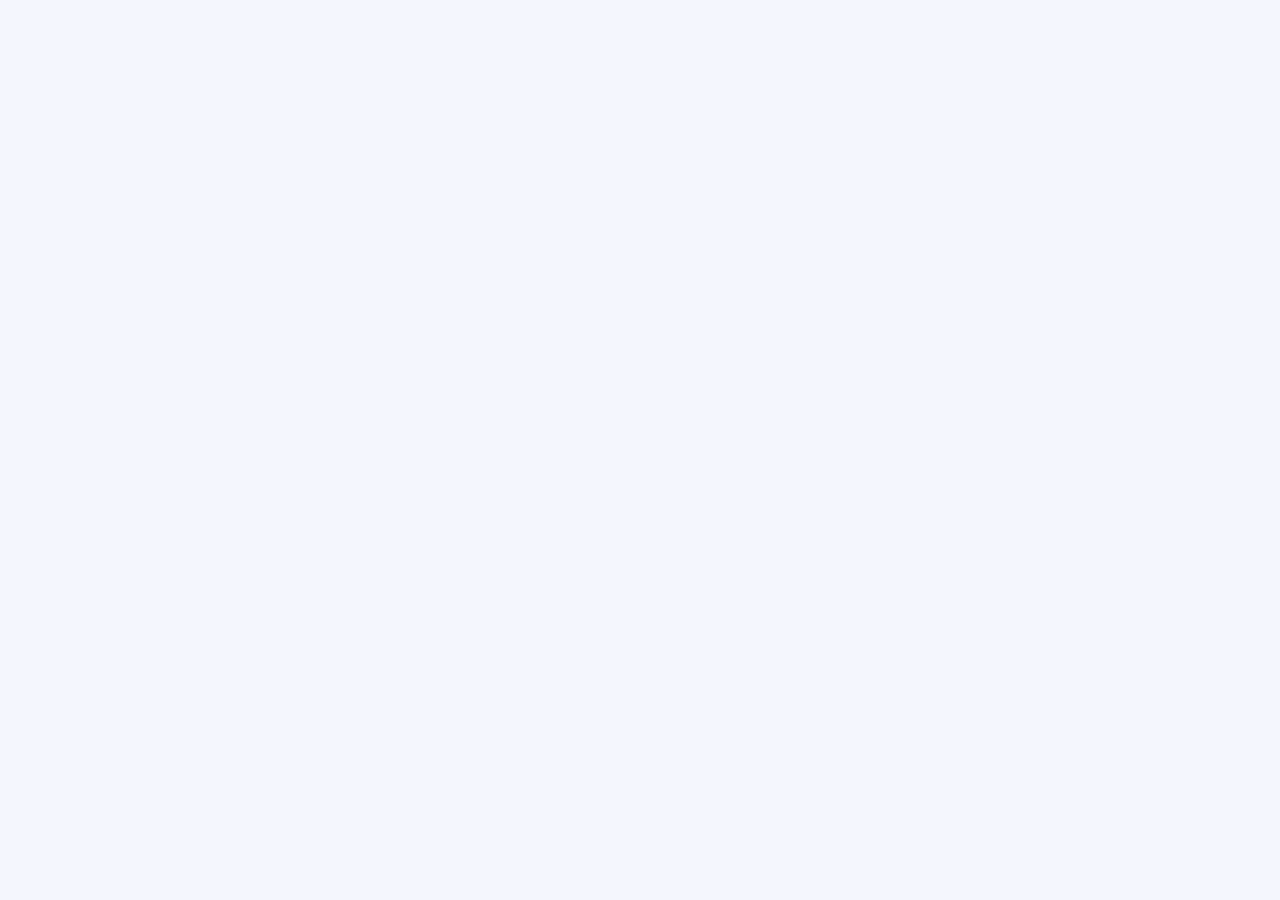
==== commit f573b880: "MathStudio v0.1.6: update website entrypoint" ====
--- a/index.html
+++ b/index.html
@@ -1,787 +1,5 @@
 <!doctype html>
-<html lang="ja"><head><meta charset="utf-8"><meta name="viewport" content="width=device-width,initial-scale=1"><meta name="color-scheme" content="light"><title>MathStudio v0.1.5 — 単独ファイル版</title><style>:root{--ink:#20304a;--muted:#65758b;--blue:#365ed6;--line:#dce5ef;--bg:#f4f6fd;--white:#fff;--green:#15805e;--shadow:0 12px 36px rgba(28,55,112,.07);font-family:system-ui,-apple-system,'Noto Sans JP','Yu Gothic',sans-serif;color:var(--ink);background:var(--bg);line-height:1.55}*{box-sizing:border-box}body{margin:0}button,input,select,textarea{font:inherit}button{cursor:pointer}button:disabled{cursor:not-allowed;opacity:.45}button:focus-visible,input:focus-visible,textarea:focus-visible,select:focus-visible{outline:3px solid #91abff;outline-offset:2px}h1,h2,h3,p{margin-top:0}h1{font-size:1.35rem;letter-spacing:-.03em}h2{font-size:1.13rem}h3{font-size:1rem;margin-bottom:8px}p{line-height:1.7}.shell{max-width:1180px;padding:22px 22px 54px;margin:auto}.topbar{display:flex;gap:12px;align-items:center;justify-content:space-between;margin-bottom:20px}.brand{display:flex;align-items:center;gap:12px;cursor:pointer}.logo{width:45px;height:45px;display:grid;place-items:center;border-radius:14px;background:linear-gradient(130deg,#2f5be3,#b77bdb);color:white;font-weight:900;font-size:24px;box-shadow:0 7px 18px #6480cc55}.brand strong{font-size:1.24rem;letter-spacing:-.03em}.brand small{display:block;color:var(--muted);font-size:.74rem}.top-actions{display:flex;gap:8px;flex-wrap:wrap}.pill{font-size:.75rem;color:#5f6d84;background:#eaf0f8;border-radius:100px;padding:5px 11px}.btn{background:var(--blue);border:1px solid var(--blue);color:white;font-weight:700;padding:11px 17px;border-radius:12px;box-shadow:0 4px 11px #4a64b322}.btn:hover{filter:brightness(.96)}.btn.secondary{color:#354769;background:white;border-color:var(--line);box-shadow:none}.btn.soft{color:#3157a6;background:#e9eeff;border-color:#e1e8ff;box-shadow:none}.btn.danger{color:#a93445;border:1px solid #ecc4cb;background:#fff5f6;box-shadow:none}.btn.small{font-size:.83rem;padding:7px 12px;border-radius:9px}.page-title{display:flex;align-items:end;justify-content:space-between;gap:15px;flex-wrap:wrap;margin-bottom:18px}.subtitle,.muted{color:var(--muted)}.subtitle{font-size:.9rem}.card{background:white;border:1px solid var(--line);border-radius:19px;box-shadow:var(--shadow);padding:22px}.card+.card{margin-top:15px}.grid2{display:grid;grid-template-columns:1.14fr .86fr;gap:18px}.grid2.equal{grid-template-columns:1fr 1fr}.flex{display:flex;align-items:center;gap:10px}.between{justify-content:space-between}.stack{display:grid;gap:13px}.notice{font-size:.86rem;padding:11px 14px;border-radius:12px;background:#edf4ff;border:1px solid #d4e2ff;color:#36548a}.notice.warn{background:#fff9e9;border-color:#f6e5b0;color:#806529}.notice.good{background:#eaf8f2;border-color:#bce8d6;color:#1a7355}.kicker{letter-spacing:.11em;text-transform:uppercase;font-size:.7rem;font-weight:800;color:#5a75b6}.hero{background:linear-gradient(135deg,#eaf0ff 0%,#ffffff 75%);border:1px solid #dbe5ff;border-radius:20px;padding:24px;margin-bottom:20px}.hero h1{font-size:1.7rem;margin-bottom:6px}.hero p{margin-bottom:0}.statgrid{display:grid;grid-template-columns:repeat(3,1fr);gap:10px}.stat{background:#f5f8fd;padding:16px;border-radius:14px}.stat strong{font-size:1.65rem;display:block;font-variant-numeric:tabular-nums}.stat small{color:var(--muted)}.nav{display:flex;gap:8px;flex-wrap:wrap;margin-bottom:17px}.nav button{border:0;background:#e8edf6;color:#465977;padding:10px 16px;border-radius:11px;font-weight:700}.nav button.active{background:#344f9e;color:white}.track{margin-top:24px}.track-header{display:flex;align-items:center;gap:10px;font-weight:800;margin-bottom:10px}.track-header span{width:33px;height:33px;border-radius:10px;display:grid;place-items:center;background:#eaf0ff;color:#4462bc;font-size:1.3rem}.skill-strip{display:flex;gap:13px;overflow-x:auto;padding:4px 5px 16px}.skill-card{min-width:207px;max-width:207px;text-align:left;border-radius:15px;background:white;border:1px solid #dce5ef;padding:15px;box-shadow:0 5px 16px #2d4e7a0b;position:relative;flex-shrink:0;color:var(--ink)}.skill-card:before{content:'→';position:absolute;top:48%;right:-14px;color:#a4b5c9;font-size:17px;z-index:1}.skill-card:last-child:before{display:none}.skill-card:hover{border-color:#819be9}.skill-card.locked{opacity:.63;background:#f5f7f9}.skill-card.master{background:#f0fcf7;border-color:#87d4b0}.skill-card.pending{background:#fffaf1;border-color:#dfc991}.skill-card.licensed{border-color:#8eabe9}.skill-grade{color:#7584a0;font-size:.72rem}.skill-name{font-weight:800;font-size:.9rem;min-height:44px;margin-top:3px}.skill-foot{font-size:.72rem;margin-top:9px;color:var(--muted)}.gems{display:flex;align-items:center;gap:9px;flex-wrap:wrap}.gem-box{text-align:center;min-width:44px}.gem{--gem:#97a1b4;width:29px;height:33px;display:block;margin:auto;position:relative;clip-path:polygon(25% 0%,75% 0%,100% 28%,85% 80%,50% 100%,15% 80%,0 28%);background:linear-gradient(130deg,#fff8,var(--gem) 32%,#091a2855 72%,var(--gem));border:0;filter:drop-shadow(0 1px 2px #51607133)}.gem:after{content:'';position:absolute;inset:5px 8px 10px 7px;background:#ffffff70;clip-path:polygon(0 0,100% 0,35% 100%)}.gem.gray{filter:grayscale(1);opacity:.29}.gem.bright{filter:drop-shadow(0 0 5px var(--gem)) saturate(1.4)}.gem-box label{display:block;margin-top:5px;font-size:.63rem;color:var(--muted)}.gem-box b{font-size:.72rem}.gem.small{width:17px;height:19px}.seal{width:47px;height:47px;display:grid;place-items:center;flex-shrink:0;border:2px solid #b3c1d7;border-radius:50%;font-weight:900;color:#b1bece;background:#fff;box-shadow:inset 0 0 0 3px #f3f6fb}.seal.master{border-color:#d6ac48;color:#9c6410;background:radial-gradient(circle,#fff9d9,#f5dfa3);box-shadow:0 0 15px #ffdd785c,inset 0 0 0 3px #fff3cd}.seal.pending{border-color:#d6af70;background:#fff8e9;color:#ab8749}.seal.license{color:#4c72ae;border-color:#adc2e6;background:#f1f6ff}.status{font-size:.77rem;font-weight:800;border-radius:25px;padding:4px 9px;background:#f0f3f8;color:#64758a;white-space:nowrap}.status.master{background:#e1f6ec;color:#087c55}.status.pending{background:#fff0d6;color:#985f22}.status.licensed{background:#e7efff;color:#3359a4}.skill-detail{display:grid;gap:14px}.requirements{font-size:.86rem;color:#65758a}.req-links{display:flex;flex-wrap:wrap;gap:6px}.req{font-size:.79rem;padding:7px 9px;background:#f0f4fa;border-radius:8px}.progress{height:9px;background:#e8edf4;border-radius:20px;overflow:hidden;margin:5px 0}.progress>div{height:100%;background:linear-gradient(90deg,#819ae2,#466ddd);border-radius:20px}.metricrow{display:grid;grid-template-columns:80px 1fr 46px;align-items:center;gap:11px;font-size:.83rem;padding:7px 0}.field{display:grid;gap:6px;margin:0 0 14px}.field label{font-weight:800;font-size:.86rem}.field input,.field select,.answer-input{width:100%;border:1px solid #cbd8e8;padding:12px;border-radius:12px;background:white;color:#24354d}.answer-input{font-size:1.16rem}.answer-input.formula{min-height:112px;resize:vertical;font-family:ui-monospace,Consolas,monospace}.hint{font-size:.81rem;color:var(--muted)}.question{background:#f7f9fd;border:1px solid #e6ebf5;border-radius:17px;padding:22px;margin:16px 0}.question p{font-size:1.21rem;font-weight:750;margin-bottom:0;line-height:1.8}.tag{border-radius:100px;font-size:.74rem;padding:4px 10px;background:#e6edff;color:#4764af;font-weight:800}.counter{color:var(--muted);font-size:.85rem}.qnav{display:flex;justify-content:center;gap:6px;flex-wrap:wrap;margin:16px 0}.qnav button{width:33px;height:33px;border:1px solid #d5deec;background:white;border-radius:10px;color:#59708a;font-size:.76rem}.qnav button.filled{background:#e9f0ff;border-color:#99b3fa}.qnav button.current{background:#385fcd;color:white;border-color:#385fcd}.timer{font-variant-numeric:tabular-nums;font-weight:900;font-size:1.55rem}.divider{height:1px;background:var(--line);margin:20px 0}.result-line{padding:12px 0;border-bottom:1px solid #e9eef6}.result-line:last-child{border:0}.result-line.ok{border-left:3px solid #29a67b;padding-left:12px}.result-line.bad{border-left:3px solid #d9686e;padding-left:12px}.result-line.review{border-left:3px solid #d6a94d;padding-left:12px}.result-prompt{font-size:.89rem;font-weight:700}.result-detail{font-size:.82rem;color:var(--muted)}.history-chart{width:100%;max-height:250px}.tabular{font-variant-numeric:tabular-nums}.footer{text-align:center;margin-top:32px;font-size:.76rem;color:#8290a1}.smallnote{font-size:.74rem;color:#8995a6}.diag-dots{display:flex;gap:8px;flex-wrap:wrap}.diag-dots span{padding:6px 10px;border-radius:20px;background:#eef2f8;font-size:.77rem}.diag-dots span.active{background:#dce8ff;color:#355fba;font-weight:800}.diag-dots span.done{background:#e1f5eb;color:#12815e}.loading{padding:50px;text-align:center}input[type=file]{width:100%}@media(max-width:760px){.shell{padding:13px 12px 30px}.grid2,.grid2.equal{grid-template-columns:1fr}.card{padding:16px}.hero{padding:18px}.topbar{align-items:flex-start}.top-actions{justify-content:flex-end}.stat strong{font-size:1.26rem}.stat{padding:10px}.skill-card{min-width:188px;max-width:188px}.question{padding:18px}.question p{font-size:1.08rem}.gem-box{min-width:37px}}
+<html lang="ja"><head><meta charset="utf-8"><meta name="viewport" content="width=device-width,initial-scale=1"><meta name="color-scheme" content="light"><title>MathStudio v0.1.6 — 単独ファイル版</title><style>:root{--ink:#20304a;--muted:#65758b;--blue:#365ed6;--line:#dce5ef;--bg:#f4f6fd;--white:#fff;--green:#15805e;--shadow:0 12px 36px rgba(28,55,112,.07);font-family:system-ui,-apple-system,'Noto Sans JP','Yu Gothic',sans-serif;color:var(--ink);background:var(--bg);line-height:1.55}*{box-sizing:border-box}body{margin:0}button,input,select,textarea{font:inherit}button{cursor:pointer}button:disabled{cursor:not-allowed;opacity:.45}button:focus-visible,input:focus-visible,textarea:focus-visible,select:focus-visible{outline:3px solid #91abff;outline-offset:2px}h1,h2,h3,p{margin-top:0}h1{font-size:1.35rem;letter-spacing:-.03em}h2{font-size:1.13rem}h3{font-size:1rem;margin-bottom:8px}p{line-height:1.7}.shell{max-width:1180px;padding:22px 22px 54px;margin:auto}.topbar{display:flex;gap:12px;align-items:center;justify-content:space-between;margin-bottom:20px}.brand{display:flex;align-items:center;gap:12px;cursor:pointer}.logo{width:45px;height:45px;display:grid;place-items:center;border-radius:14px;background:linear-gradient(130deg,#2f5be3,#b77bdb);color:white;font-weight:900;font-size:24px;box-shadow:0 7px 18px #6480cc55}.brand strong{font-size:1.24rem;letter-spacing:-.03em}.brand small{display:block;color:var(--muted);font-size:.74rem}.top-actions{display:flex;gap:8px;flex-wrap:wrap}.pill{font-size:.75rem;color:#5f6d84;background:#eaf0f8;border-radius:100px;padding:5px 11px}.btn{background:var(--blue);border:1px solid var(--blue);color:white;font-weight:700;padding:11px 17px;border-radius:12px;box-shadow:0 4px 11px #4a64b322}.btn:hover{filter:brightness(.96)}.btn.secondary{color:#354769;background:white;border-color:var(--line);box-shadow:none}.btn.soft{color:#3157a6;background:#e9eeff;border-color:#e1e8ff;box-shadow:none}.btn.danger{color:#a93445;border:1px solid #ecc4cb;background:#fff5f6;box-shadow:none}.btn.small{font-size:.83rem;padding:7px 12px;border-radius:9px}.page-title{display:flex;align-items:end;justify-content:space-between;gap:15px;flex-wrap:wrap;margin-bottom:18px}.subtitle,.muted{color:var(--muted)}.subtitle{font-size:.9rem}.card{background:white;border:1px solid var(--line);border-radius:19px;box-shadow:var(--shadow);padding:22px}.card+.card{margin-top:15px}.grid2{display:grid;grid-template-columns:1.14fr .86fr;gap:18px}.grid2.equal{grid-template-columns:1fr 1fr}.flex{display:flex;align-items:center;gap:10px}.between{justify-content:space-between}.stack{display:grid;gap:13px}.notice{font-size:.86rem;padding:11px 14px;border-radius:12px;background:#edf4ff;border:1px solid #d4e2ff;color:#36548a}.notice.warn{background:#fff9e9;border-color:#f6e5b0;color:#806529}.notice.good{background:#eaf8f2;border-color:#bce8d6;color:#1a7355}.kicker{letter-spacing:.11em;text-transform:uppercase;font-size:.7rem;font-weight:800;color:#5a75b6}.hero{background:linear-gradient(135deg,#eaf0ff 0%,#ffffff 75%);border:1px solid #dbe5ff;border-radius:20px;padding:24px;margin-bottom:20px}.hero h1{font-size:1.7rem;margin-bottom:6px}.hero p{margin-bottom:0}.statgrid{display:grid;grid-template-columns:repeat(3,1fr);gap:10px}.stat{background:#f5f8fd;padding:16px;border-radius:14px}.stat strong{font-size:1.65rem;display:block;font-variant-numeric:tabular-nums}.stat small{color:var(--muted)}.nav{display:flex;gap:8px;flex-wrap:wrap;margin-bottom:17px}.nav button{border:0;background:#e8edf6;color:#465977;padding:10px 16px;border-radius:11px;font-weight:700}.nav button.active{background:#344f9e;color:white}.track{margin-top:24px}.track-header{display:flex;align-items:center;gap:10px;font-weight:800;margin-bottom:10px}.track-header span{width:33px;height:33px;border-radius:10px;display:grid;place-items:center;background:#eaf0ff;color:#4462bc;font-size:1.3rem}.skill-strip{display:flex;gap:13px;overflow-x:auto;padding:4px 5px 16px}.skill-card{min-width:207px;max-width:207px;text-align:left;border-radius:15px;background:white;border:1px solid #dce5ef;padding:15px;box-shadow:0 5px 16px #2d4e7a0b;position:relative;flex-shrink:0;color:var(--ink)}.skill-card:before{content:'→';position:absolute;top:48%;right:-14px;color:#a4b5c9;font-size:17px;z-index:1}.skill-card:last-child:before{display:none}.skill-card:hover{border-color:#819be9}.skill-card.locked{opacity:.63;background:#f5f7f9}.skill-card.master{background:#f0fcf7;border-color:#87d4b0}.skill-card.pending{background:#fffaf1;border-color:#dfc991}.skill-card.licensed{border-color:#8eabe9}.skill-grade{color:#7584a0;font-size:.72rem}.skill-name{font-weight:800;font-size:.9rem;min-height:44px;margin-top:3px}.skill-foot{font-size:.72rem;margin-top:9px;color:var(--muted)}.gems{display:flex;align-items:center;gap:9px;flex-wrap:wrap}.gem-box{text-align:center;min-width:44px}.gem{--gem:#97a1b4;width:29px;height:33px;display:block;margin:auto;position:relative;clip-path:polygon(25% 0%,75% 0%,100% 28%,85% 80%,50% 100%,15% 80%,0 28%);background:linear-gradient(130deg,#fff8,var(--gem) 32%,#091a2855 72%,var(--gem));border:0;filter:drop-shadow(0 1px 2px #51607133)}.gem:after{content:'';position:absolute;inset:5px 8px 10px 7px;background:#ffffff70;clip-path:polygon(0 0,100% 0,35% 100%)}.gem.gray{filter:grayscale(1);opacity:.29}.gem.bright{filter:drop-shadow(0 0 5px var(--gem)) saturate(1.4)}.gem-box label{display:block;margin-top:5px;font-size:.63rem;color:var(--muted)}.gem-box b{font-size:.72rem}.gem.small{width:17px;height:19px}.seal{width:47px;height:47px;display:grid;place-items:center;flex-shrink:0;border:2px solid #b3c1d7;border-radius:50%;font-weight:900;color:#b1bece;background:#fff;box-shadow:inset 0 0 0 3px #f3f6fb}.seal.master{border-color:#d6ac48;color:#9c6410;background:radial-gradient(circle,#fff9d9,#f5dfa3);box-shadow:0 0 15px #ffdd785c,inset 0 0 0 3px #fff3cd}.seal.pending{border-color:#d6af70;background:#fff8e9;color:#ab8749}.seal.license{color:#4c72ae;border-color:#adc2e6;background:#f1f6ff}.status{font-size:.77rem;font-weight:800;border-radius:25px;padding:4px 9px;background:#f0f3f8;color:#64758a;white-space:nowrap}.status.master{background:#e1f6ec;color:#087c55}.status.pending{background:#fff0d6;color:#985f22}.status.licensed{background:#e7efff;color:#3359a4}.skill-detail{display:grid;gap:14px}.requirements{font-size:.86rem;color:#65758a}.req-links{display:flex;flex-wrap:wrap;gap:6px}.req{font-size:.79rem;padding:7px 9px;background:#f0f4fa;border-radius:8px}.progress{height:9px;background:#e8edf4;border-radius:20px;overflow:hidden;margin:5px 0}.progress>div{height:100%;background:linear-gradient(90deg,#819ae2,#466ddd);border-radius:20px}.metricrow{display:grid;grid-template-columns:80px 1fr 46px;align-items:center;gap:11px;font-size:.83rem;padding:7px 0}.field{display:grid;gap:6px;margin:0 0 14px}.field label{font-weight:800;font-size:.86rem}.field input,.field select,.answer-input{width:100%;border:1px solid #cbd8e8;padding:12px;border-radius:12px;background:white;color:#24354d}.answer-input{font-size:1.16rem}.answer-input.formula{min-height:112px;resize:vertical;font-family:ui-monospace,Consolas,monospace}.hint{font-size:.81rem;color:var(--muted)}.question{background:#f7f9fd;border:1px solid #e6ebf5;border-radius:17px;padding:22px;margin:16px 0}.question p{font-size:1.21rem;font-weight:750;margin-bottom:0;line-height:1.8}.tag{border-radius:100px;font-size:.74rem;padding:4px 10px;background:#e6edff;color:#4764af;font-weight:800}.counter{color:var(--muted);font-size:.85rem}.qnav{display:flex;justify-content:center;gap:6px;flex-wrap:wrap;margin:16px 0}.qnav button{width:33px;height:33px;border:1px solid #d5deec;background:white;border-radius:10px;color:#59708a;font-size:.76rem}.qnav button.filled{background:#e9f0ff;border-color:#99b3fa}.qnav button.current{background:#385fcd;color:white;border-color:#385fcd}.timer{font-variant-numeric:tabular-nums;font-weight:900;font-size:1.55rem}.divider{height:1px;background:var(--line);margin:20px 0}.result-line{padding:12px 0;border-bottom:1px solid #e9eef6}.result-line:last-child{border:0}.result-line.ok{border-left:3px solid #29a67b;padding-left:12px}.result-line.bad{border-left:3px solid #d9686e;padding-left:12px}.result-line.review{border-left:3px solid #d6a94d;padding-left:12px}.result-prompt{font-size:.89rem;font-weight:700}.result-detail{font-size:.82rem;color:var(--muted)}.history-chart{width:100%;max-height:250px}.tabular{font-variant-numeric:tabular-nums}.footer{text-align:center;margin-top:32px;font-size:.76rem;color:#8290a1}.smallnote{font-size:.74rem;color:#8995a6}.diag-dots{display:flex;gap:8px;flex-wrap:wrap}.diag-dots span{padding:6px 10px;border-radius:20px;background:#eef2f8;font-size:.77rem}.diag-dots span.active{background:#dce8ff;color:#355fba;font-weight:800}.diag-dots span.done{background:#e1f5eb;color:#12815e}.loading{padding:50px;text-align:center}input[type=file]{width:100%}@media(max-width:760px){.shell{padding:13px 12px 30px}.grid2,.grid2.equal{grid-template-columns:1fr}.card{padding:16px}.hero{padding:18px}.topbar{align-items:flex-start}.top-actions{justify-content:flex-end}.stat strong{font-size:1.26rem}.stat{padding:10px}.skill-card{min-width:188px;max-width:188px}.question{padding:18px}.question p{font-size:1.08rem}.gem-box{min-width:37px}}
 /* Prevent long horizontal skill strips from collapsing the detail panel. */
 .grid2{grid-template-columns:minmax(0,1.14fr) minmax(310px,.86fr)}.grid2.equal{grid-template-columns:repeat(2,minmax(0,1fr))}.grid2>*{min-width:0}.skill-strip{max-width:100%}
-@media(max-width:760px){.grid2,.grid2.equal{grid-template-columns:minmax(0,1fr)}}
-/* v0.1.2: Civ-inspired, factual prerequisite DAG; eras represent school grades. */
-.tech-wrap{margin-top:18px;background:#fff;border:1px solid #d6e1ee;border-radius:19px;box-shadow:var(--shadow);overflow:hidden}
-.tech-toolbar{display:flex;justify-content:space-between;align-items:center;flex-wrap:wrap;gap:12px;padding:16px 20px 10px;background:#eef3fc}
-.tech-tooltitle{display:grid;gap:2px}.tech-tooltitle strong{color:#283e64;font-size:1.04rem}.tech-tooltitle span{font-size:.79rem;color:#627590}
-.tech-controls{display:flex;gap:6px;align-items:center}.map-zoom-value{min-width:40px;text-align:center;font-weight:800;font-size:.81rem;color:#4a5e7b}
-.tech-legend{display:flex;align-items:center;gap:15px;flex-wrap:wrap;padding:11px 20px;font-size:.74rem;color:#677993;background:#f9fbfe;border-bottom:1px solid #dee6f0}
-.tech-legend>span{display:inline-flex;align-items:center;gap:5px}.legend-dot{display:inline-block;width:10px;height:10px;border-radius:50%;background:#e5eaf2;border:1px solid #b8c6d9}.legend-dot.master{background:#28a77c;border-color:#229b71}.legend-dot.licensed{background:#5084e5;border-color:#3474df}.legend-dot.open{background:#fff5da;border-color:#d9aa53}.legend-dot.locked{background:#d7dde7;border-color:#a7b2c5}.legend-line{display:inline-block;width:24px;border-top:3px solid #9db0c7}
-.tech-map-scroll{height:min(65vh,720px);min-height:460px;overflow:auto;overscroll-behavior:contain;background:#f3f6fc;scrollbar-width:thin;scrollbar-color:#abbcda #e5ebf4}
-.tech-map-scroll:focus-visible{outline:3px solid #5878df;outline-offset:-4px}
-.tech-canvas{position:relative;isolation:isolate;font-family:system-ui,-apple-system,'Noto Sans JP','Yu Gothic',sans-serif}
-.era-band{position:absolute;top:0;z-index:-3;border-right:2px solid #d6dfec}.era-even{background:#ecf1f8}.era-odd{background:#f6f8fc}.era-future{background:repeating-linear-gradient(135deg,#f0f3f7,#f0f3f7 16px,#e9eff6 16px,#e9eff6 32px)}
-.era-head{height:80px;display:grid;justify-items:center;align-content:center;border-bottom:2px solid #cbd7e7;background:linear-gradient(180deg,#dce7fb,#edf3fc);color:#334e79}.era-head strong{font-size:1.23rem}.era-head small{font-size:.68rem;color:#7385a1}.era-index{font-size:.55rem;font-weight:900;letter-spacing:.17em;color:#627ca7}.era-future .era-head{background:linear-gradient(180deg,#e8edf5,#f3f5f8);color:#8490a2}
-.tech-lane{position:absolute;left:0;border-bottom:2px dashed #cad6e9;pointer-events:none}.lane-label{position:absolute;left:7px;top:18px;width:99px;display:grid;justify-items:center;gap:7px;font-size:.82rem;color:#435f8a;font-weight:900;text-align:center;line-height:1.25}.lane-label strong{display:grid;place-items:center;width:40px;height:40px;background:#e0eafa;border-radius:13px;color:#3d67c1;font-size:1.35rem}
-.tech-edges{position:absolute;inset:0;width:100%;height:100%;z-index:-1;pointer-events:none;overflow:visible}.tech-link{fill:none;stroke:#9eafc7;stroke-width:2.2;opacity:.9;stroke-linecap:round}.tech-link.cross-lane{stroke-dasharray:8 5}.tech-link.complete{stroke:#64bb99}.tech-link.highlight{stroke:#d78d37;stroke-width:3.8;opacity:1;stroke-dasharray:none}
-.tech-node{position:absolute;z-index:1;border:1.5px solid #bed0e6;border-left:6px solid #7395ca;border-radius:13px;padding:11px 11px 9px;text-align:left;display:flex;flex-direction:column;justify-content:space-between;background:#fff;box-shadow:0 5px 16px #3d568126;color:#2b3f5c;transition:box-shadow .15s,border-color .15s,transform .15s}.tech-node:hover{z-index:2;transform:translateY(-2px);box-shadow:0 10px 24px #47619e4a}.tech-node:focus-visible{z-index:3;outline:3px solid #3463d1;outline-offset:3px}.tech-node.selected{border-color:#d78d37;box-shadow:0 0 0 4px #f6cf8266,0 8px 23px #2d4f7540;z-index:2}.tech-node.master{background:#e8fbf3;border-left-color:#24a878}.tech-node.licensed{background:#edf3ff;border-left-color:#477fdb}.tech-node.pending{background:#fff8ea;border-left-color:#d8a75e}.tech-node.locked{background:#f4f5f9;border-left-color:#acb9c7;color:#79859a}.tech-node-top,.tech-node-bottom{display:flex;justify-content:space-between;align-items:center;gap:5px}.tech-node-meta{font-size:.66rem;color:#8292ab}.tech-node-name{font-size:.91rem;font-weight:900;line-height:1.3;min-height:37px;display:flex;align-items:center}.tech-status{font-size:.64rem;font-weight:850;color:#4e6686;background:#e8eef7;padding:2px 6px;border-radius:99px;white-space:nowrap}.tech-status.master{background:#b9efd6;color:#167759}.tech-status.licensed{background:#c9daff;color:#315cb0}.tech-status.pending{background:#ffedc6;color:#875e1e}.tech-status.locked{background:#e2e5ed;color:#798398}.tech-gems{display:inline-flex;gap:6px;align-items:center}.tech-gem{display:inline-block;height:17px;width:14px;background:var(--stone);clip-path:polygon(50% 0,100% 40%,82% 86%,50% 100%,18% 86%,0 40%);filter:saturate(.7);opacity:.78}.tech-gem.empty{background:#bfc9d6;opacity:.4}.tech-gem.bright{filter:drop-shadow(0 0 5px var(--stone)) saturate(1.3);opacity:1}.tech-reason{font-size:.59rem;color:#8b99ad;white-space:nowrap}
-.tech-map-foot{display:flex;justify-content:space-between;gap:10px;flex-wrap:wrap;padding:10px 19px;font-size:.72rem;color:#657b9b;background:#f3f7fd;border-top:1px solid #dce5f1}
-#detail-pane{margin-top:17px;max-width:100%}
-@media(max-width:760px){.tech-toolbar{padding:11px}.tech-legend{gap:8px;padding:10px}.tech-map-scroll{height:58vh}.tech-map-foot{padding:8px 11px}}
-/* v0.1.3: desktop learning-map viewport; no page-level vertical scrolling. */
-html.math-tree-page,html.math-tree-page body{height:100%;overflow:hidden}
-.shell.shell-tree{height:100dvh;max-width:none;width:100%;margin:0;padding:10px 14px 11px;display:flex;flex-direction:column;gap:9px;overflow:hidden}
-.shell-tree>.topbar{margin:0;flex:0 0 auto;min-height:42px}
-.shell-tree .logo{height:39px;width:39px;border-radius:11px;font-size:20px}
-.shell-tree .brand strong{font-size:1.13rem}
-.shell-tree .nav{margin:0;flex:0 0 auto;padding:3px 4px;border-radius:13px;gap:3px}
-.shell-tree .nav button{padding:7px 16px;font-size:.82rem}
-.tree-overview{display:flex;justify-content:space-between;align-items:center;gap:12px;flex:0 0 auto;min-height:32px}
-.tree-overview h1{font-size:1.12rem;margin:0;white-space:nowrap}
-.tree-overview .tree-subtitle{font-size:.75rem;color:var(--muted);margin-left:10px}
-.tree-overview .tree-summary{display:flex;gap:7px;align-items:center;justify-content:flex-end;flex-wrap:wrap}
-.tree-overview .tree-summary .pill{white-space:nowrap;font-size:.72rem;padding:4px 9px}
-.tree-overview .btn{padding:6px 12px}
-.shell-tree .footer{display:none}
-.shell-tree .tech-wrap{flex:1 1 auto;min-height:0;margin:0;display:flex;flex-direction:column;overflow:hidden;border-radius:14px}
-.shell-tree .tech-toolbar{flex:0 0 auto;padding:6px 12px;gap:8px;min-height:40px}
-.shell-tree .tech-tooltitle{display:flex;align-items:baseline;gap:12px;white-space:nowrap}
-.shell-tree .tech-tooltitle strong{font-size:.94rem}
-.shell-tree .tech-tooltitle span{font-size:.72rem}
-.shell-tree .tech-controls .btn{padding:4px 11px;border-radius:9px;min-height:29px}
-.shell-tree .tech-legend{flex:0 0 auto;padding:5px 13px;min-height:28px;gap:12px;font-size:.7rem}
-.tech-track-legend{display:inline-flex;align-items:center;gap:4px}
-.tech-track-legend i{display:inline-block;height:10px;width:5px;border-radius:3px}
-.tech-map-viewport{position:relative;flex:1 1 auto;min-height:0;overflow:hidden;background:#f3f6fc}
-.tech-map-viewport .tech-map-scroll{position:absolute;inset:0;height:100%;min-height:0;max-height:none;overflow:auto;scroll-padding-top:72px}
-.tech-grade-overlay{position:absolute;z-index:8;top:0;left:0;right:0;height:61px;overflow:hidden;pointer-events:none;border-bottom:2px solid #b7c9e1;background:linear-gradient(180deg,#d7e4f7,#eef4fc);box-shadow:0 3px 9px #294e7a25}
-.tech-grade-strip{position:relative;will-change:transform;height:100%}
-.grade-fixed{position:absolute;top:0;height:61px;display:flex;justify-content:center;align-items:center;flex-direction:column;gap:0;border-right:1px solid #c3d3e8;color:#2d4c7a;white-space:nowrap}
-.grade-fixed span{font-size:.58rem;letter-spacing:.13em;color:#7187a8;font-weight:900;line-height:1.25}
-.grade-fixed strong{font-size:1rem;line-height:1.35}
-.grade-fixed small{font-size:.62rem;line-height:1.25;color:#8a98ae}
-.grade-fixed.grade-future{background:repeating-linear-gradient(135deg,#edf1f7,#edf1f7 14px,#e3eaf4 14px,#e3eaf4 28px);color:#8d99ab}
-.tech-canvas .era-band{top:0;z-index:-2}
-.tech-canvas .tech-edges{z-index:0}
-.tech-canvas .tech-node{z-index:1;border-left:6px solid var(--track-color);padding:7px 9px 6px;border-radius:11px}
-.tech-canvas .tech-node.locked{border-left-color:var(--track-color);opacity:.78}
-.tech-canvas .tech-node-name{font-size:.87rem;min-height:24px}
-.tech-canvas .tech-node-meta{font-size:.7rem;color:#6a7898;font-weight:700}
-.tech-canvas .tech-node-bottom{gap:5px}
-.tech-canvas .tech-gem{height:15px;width:13px}
-.tech-canvas .tech-status{font-size:.59rem}
-.shell-tree .tech-map-foot{flex:0 0 auto;padding:5px 12px;min-height:24px}
-.skill-dialog{border:1px solid #cad9ed;border-radius:19px;padding:0;box-shadow:0 25px 100px #132c5270;width:min(610px,calc(100vw - 30px));max-height:min(86dvh,780px);overflow:auto;color:var(--ink);background:#fff}
-.skill-dialog::backdrop{background:rgba(18,31,54,.6);backdrop-filter:blur(2px)}
-.skill-dialog-titlebar{position:sticky;top:0;z-index:4;display:flex;justify-content:space-between;align-items:center;background:#eef3fc;border-bottom:1px solid #d8e3f0;padding:9px 16px;font-size:.85rem;font-weight:800}
-.skill-dialog-close{min-width:34px;min-height:32px;padding:4px 11px;border:1px solid #bacce7;background:#fff;border-radius:9px;font-size:1rem;cursor:pointer}
-.skill-dialog .skill-detail{border:0;box-shadow:none;border-radius:0;padding:18px 22px 22px;margin:0}
-.skill-dialog .skill-detail .divider{margin:6px 0}
-.skill-dialog .skill-detail h3{margin:2px 0 4px}
-.skill-dialog .skill-detail .hint{line-height:1.5}
-@media(max-width:820px){.tree-overview{align-items:flex-start}.tree-overview .tree-subtitle{display:none}.tree-overview .tree-summary{gap:3px}.shell.shell-tree{padding:7px;gap:6px}.shell-tree .tech-tooltitle span{display:none}.shell-tree .tech-legend{gap:6px;font-size:.65rem}.tech-grade-overlay,.grade-fixed{height:56px}.skill-dialog .skill-detail{padding:13px}}
-@media(max-height:650px){.shell-tree .brand small{display:none}.shell-tree .tech-map-foot{display:none}.shell-tree .tech-legend{padding:2px 10px}.shell.shell-tree{gap:5px}.shell-tree .topbar{min-height:36px}.shell-tree .logo{height:34px;width:34px}.skill-dialog{max-height:92dvh}}
-/* v0.1.4: the grade header is an independent flex row, never layered over skill cards. */
-.tech-map-viewport{display:flex;flex-direction:column;min-height:0}
-.tech-grade-overlay{position:relative;top:auto;left:auto;right:auto;flex:0 0 57px;height:57px;overflow:hidden;z-index:8}
-.tech-grade-strip{height:57px}
-.grade-fixed{height:57px;gap:0}
-.grade-fixed strong{font-size:.88rem;line-height:1.15}
-.grade-fixed span{font-size:.5rem}
-.grade-fixed small{font-size:.59rem}
-.tech-map-viewport .tech-map-scroll{position:relative;inset:auto;flex:1 1 auto;height:auto;min-height:0;max-height:none;scroll-padding-top:0;overflow:auto}
-.tech-canvas .tech-node{padding:4px 6px 3px;border-radius:8px;border-left-width:4px;gap:1px}
-.tech-canvas .tech-node-name{font-size:.72rem;font-weight:800;line-height:1.1;min-height:0;display:-webkit-box;-webkit-line-clamp:2;-webkit-box-orient:vertical;overflow:hidden;word-break:break-word}
-.tech-canvas .tech-node-meta{font-size:.57rem;max-width:85px;overflow:hidden;white-space:nowrap;text-overflow:ellipsis}
-.tech-canvas .tech-status{font-size:.52rem;max-width:74px;padding:1px 3px}
-.tech-canvas .tech-node-bottom{justify-content:space-between;min-height:10px}
-.tech-canvas .tech-gem{height:10px;width:9px}
-.tech-canvas .tech-gems{gap:3px}
-.tech-canvas .tech-reason{font-size:.5rem}
-.tech-plan-note{font-size:.55rem;color:#677892}
-.tech-node.planned{background:#f9fafc;color:#68768b;border-color:#d5dbe5}
-.tech-node.planned .tech-status{background:#edf0f4;color:#7b889b}
-.tech-node.planned.related{background:#fff9ee}
-.tech-node.planned.selected{border-color:#d78d37}
-.tech-legend .legend-dot.planned{background:#f0f1f5;border-color:#b8c5d7}
-.tech-canvas .tech-link{stroke-width:1.25;opacity:.35}
-.tech-canvas .tech-link.highlight{stroke-width:3.6;opacity:1}
-.tech-toolbar{min-height:44px}
-.tech-range-label{font-size:.72rem;color:#61738d;white-space:nowrap}
-.tech-range-select{max-width:190px;font-size:.76rem;border:1px solid #bccbe2;background:white;padding:5px 6px;border-radius:8px}
-.tech-search{position:relative;display:flex;align-items:center;gap:4px}
-.tech-search input{width:min(230px,22vw);min-width:125px;height:28px;background:white;border-radius:8px;padding:3px 8px;border:1px solid #bccbe2;font-size:.73rem}
-.tech-search-results{position:absolute;top:calc(100% + 4px);left:0;z-index:30;background:#fff;border:1px solid #bac9e1;box-shadow:0 9px 25px #223b6250;border-radius:10px;max-height:min(350px,55vh);overflow:auto;width:min(450px,80vw);padding:6px}
-.tech-search-results button{display:block;width:100%;text-align:left;border:0;border-radius:7px;background:white;padding:9px;color:#243b59;font-size:.74rem;cursor:pointer}
-.tech-search-results button:hover,.tech-search-results button:focus{background:#e9f1ff}
-.tech-search-results .search-message{font-size:.75rem;padding:7px;color:#536887}
-.tech-legend{overflow:visible;position:relative;z-index:10}
-@media(max-width:1100px){.tech-tooltitle span,.tech-range-label{display:none}.shell-tree .tech-legend{gap:7px}.shell-tree .tech-toolbar{gap:4px}.tech-search input{min-width:110px}}
-@media(max-width:700px){.tech-range-select{max-width:120px}.tech-search input{width:105px;min-width:75px}.shell-tree .tech-legend>span:nth-last-child(-n+3){display:none}.tech-controls{gap:2px}}
-
-/* Inspect canonical prerequisites from the skill details without starting unavailable lessons. */
-.skill-dialog .req-button{border:1px solid #c5d6ed;background:#f3f7fe;color:#344a6e;cursor:pointer;font:inherit;font-size:.76rem;text-align:left;padding:5px 9px;border-radius:8px}
-.skill-dialog .req-button:hover{background:#dfeafc}
-.skill-dialog .status.planned{background:#ebedf3;color:#63728a}
-
-/* v0.1.5 — Give the tree its viewport, and the edges their own gutters. */
-html.math-tree-page,html.math-tree-page body{height:100%;overflow:hidden}
-.shell.shell-tree{
-  width:100%;max-width:none;height:100dvh;margin:0;padding:5px 8px 7px;gap:5px;
-  display:grid;grid-template-columns:minmax(185px,1fr) auto minmax(190px,1fr);
-  grid-template-rows:40px minmax(0,1fr);overflow:hidden;
-}
-.shell-tree>.topbar{grid-column:1;grid-row:1;margin:0;min-width:0;min-height:0;gap:4px;justify-content:flex-start}
-.shell-tree .logo{height:31px;width:31px;border-radius:9px;font-size:17px;box-shadow:none}
-.shell-tree .brand{gap:7px}
-.shell-tree .brand strong{font-size:.99rem;line-height:1.05}
-.shell-tree .brand small{display:none}
-.shell-tree .top-actions{margin-left:auto;gap:3px}
-.shell-tree .top-actions .pill{display:none}
-.shell-tree .top-actions .btn{padding:4px 7px;font-size:.66rem}
-.shell-tree>.tree-overview{grid-column:3;grid-row:1;min-width:0;min-height:0;justify-content:flex-end;gap:4px}
-.shell-tree .tree-overview>div:first-child{display:none!important}
-.shell-tree .tree-summary{gap:4px;flex-wrap:nowrap}
-.shell-tree .tree-summary .pill{padding:3px 7px;font-size:.68rem}
-.shell-tree .tree-summary .pill:first-child,.shell-tree .tree-summary .pill:nth-child(4){display:none}
-.shell-tree .tree-summary .btn{padding:5px 8px;font-size:.7rem;white-space:nowrap}
-.shell-tree>.nav{grid-column:2;grid-row:1;margin:0;align-self:center;padding:2px;min-width:0;min-height:0;gap:2px}
-.shell-tree .nav button{padding:6px 9px;font-size:.76rem;white-space:nowrap}
-.shell-tree>.tech-wrap{grid-column:1/-1;grid-row:2;min-width:0;min-height:0;height:100%;border-radius:10px;margin:0;box-shadow:none;display:flex;flex-direction:column}
-.shell-tree .tech-toolbar{position:relative;z-index:12;display:flex;align-items:center;flex-wrap:nowrap;min-height:38px;height:38px;padding:4px 8px;gap:7px;flex:0 0 auto;background:#f2f6fd}
-.shell-tree .tech-tooltitle{display:block;font-size:.81rem;color:#3a5178;font-weight:900;white-space:nowrap}
-.shell-tree .tech-range-label{display:none}
-.shell-tree .tech-range-select{min-width:135px;max-width:185px;height:29px;padding:3px 7px;font-size:.72rem}
-.shell-tree .tech-search{flex:1 1 120px;min-width:85px;max-width:340px;display:flex;gap:3px}
-.shell-tree .tech-search input{height:29px;min-width:0;width:100%;font-size:.76rem}
-.shell-tree .tech-search .btn{padding:4px 7px;font-size:.71rem}
-.shell-tree .tech-controls{margin-left:auto;flex:0 0 auto;gap:3px}
-.shell-tree .tech-controls .btn{padding:4px 8px;min-height:28px;height:28px;border-radius:7px;font-size:.74rem}
-.shell-tree .tech-controls .map-zoom-value{min-width:35px;font-size:.75rem}
-.shell-tree .tech-legend{position:relative;flex:0 0 auto;z-index:15;display:block;overflow:visible;padding:0;border:0;background:transparent;font-size:.73rem;min-height:0}
-.shell-tree .tech-legend summary{list-style:none;white-space:nowrap;border:1px solid #c7d5e8;background:#fff;color:#546b8a;border-radius:7px;padding:4px 8px;cursor:pointer}
-.shell-tree .tech-legend summary::-webkit-details-marker{display:none}
-.shell-tree .tech-legend[open] .tech-legend-content{position:absolute;top:calc(100% + 8px);right:0;min-width:176px;padding:10px;display:flex;flex-direction:column;align-items:flex-start;gap:7px;border:1px solid #ccd8e9;background:#fff;box-shadow:0 7px 25px #273b5860;border-radius:10px;white-space:nowrap}
-.shell-tree .tech-legend-content>span{display:inline-flex;align-items:center;gap:6px}
-.shell-tree .tech-map-viewport{flex:1 1 auto;min-height:0;overflow:hidden}
-.shell-tree .tech-grade-overlay{flex:0 0 43px;height:43px;box-shadow:0 2px 5px #263c5940}
-.shell-tree .tech-grade-strip{height:43px!important}
-.shell-tree .grade-fixed{height:43px;gap:0}
-.shell-tree .grade-fixed span{font-size:.48rem;line-height:1}
-.shell-tree .grade-fixed strong{font-size:.84rem;line-height:1.15}
-.shell-tree .grade-fixed small{font-size:.56rem;line-height:1.15}
-.shell-tree .tech-map-scroll{background:#f3f6fc;overflow:auto;scrollbar-gutter:stable;scrollbar-width:thin}
-.tech-canvas .tech-node{border-left-width:5px;padding:8px 10px 6px;border-radius:10px;gap:2px}
-.tech-canvas .tech-node-name{font-size:.86rem;line-height:1.25;font-weight:800;min-height:28px;-webkit-line-clamp:2;overflow:hidden}
-.tech-canvas .tech-node-meta{font-size:.65rem;max-width:124px}
-.tech-canvas .tech-status{font-size:.58rem;max-width:91px;padding:2px 5px}
-.tech-canvas .tech-node-bottom{gap:6px;min-height:13px}
-.tech-canvas .tech-gem{height:14px;width:12px}
-.tech-canvas .tech-gems{gap:5px}
-.tech-canvas .tech-reason{font-size:.57rem}
-.tech-canvas .tech-link{stroke:#91a3bb;stroke-width:1.8;opacity:.38;stroke-linejoin:round;stroke-linecap:round}
-.tech-canvas .tech-link.cross-lane{stroke-dasharray:none}
-.tech-canvas .tech-link.highlight{stroke:#ce791f;stroke-width:3.25;opacity:1;stroke-dasharray:none}
-.shell-tree .tech-map-foot{display:none}
-.shell-tree .footer{display:none}
-@media(max-width:1050px){
- .shell.shell-tree{grid-template-columns:minmax(150px,1fr) auto;grid-template-rows:35px 32px minmax(0,1fr);gap:4px}
- .shell-tree>.topbar{grid-row:1;grid-column:1}
- .shell-tree>.tree-overview{grid-row:1;grid-column:2}
- .shell-tree>.nav{grid-column:1/-1;grid-row:2;justify-self:start}
- .shell-tree>.tech-wrap{grid-column:1/-1;grid-row:3}
- .shell-tree .tree-overview .btn{display:none}
-}
-@media(max-width:650px){
- .shell.shell-tree{padding:4px;gap:3px}
- .shell-tree .tech-tooltitle{display:none}
- .shell-tree .tech-range-select{min-width:102px;max-width:125px}
- .shell-tree .tech-search .btn{display:none}
- .shell-tree .tech-toolbar{gap:3px;padding:3px 4px}
- .shell-tree .tech-controls .btn{padding:3px 6px}
- .shell-tree .tech-controls .btn[data-act="map-fit"]{display:none}
- .shell-tree .tech-legend{display:none}
- .shell-tree .tree-overview .pill:nth-child(3){display:none}
-}
-
-/* Keep controls on one line even when the search box takes the spare width. */
-.shell-tree .tech-search .btn{flex:0 0 auto;white-space:nowrap;min-width:42px}
-.shell-tree .tech-search input{flex:1 1 0;width:auto}
-.shell-tree .tech-controls .btn{white-space:nowrap}
-@media(max-width:950px){.shell-tree .tech-tooltitle{display:none}.shell-tree .tech-range-select{min-width:106px;max-width:147px}}
-
-/* A pointer preview clarifies dependencies without opening a dialog. */
-.tech-canvas .tech-link.hover{stroke:#2672cb;stroke-width:3.25;opacity:1;stroke-dasharray:none}
-</style></head><body><div id="app" aria-live="polite"><div class="loading">MathStudio を準備しています…</div></div><script>/* Working sample. IDs deliberately align with curriculum_285_v0.1.json; the links below are a prototype subgraph, NOT the complete 485-link DAG. */
-(function(root,factory){const v=factory();if(typeof module==='object'&&module.exports)module.exports=v;else root.MathSkills=v;})(typeof globalThis==='object'?globalThis:this,function(){
-const s=(id,title,grade,month,kind,track,prereq=[],note='')=>({id,title,grade,month,kind,track,prereq,note});
-const skills=[
-s('e1.number.add_single','1桁のたし算',1,6,'add1','add',[]),
-s('e1.number.add_carry','くり上がりのたし算',1,10,'addcarry','add',['e1.number.add_single']),
-s('e2.number.add_column','2桁のたし算',2,6,'add2','add',['e1.number.add_carry']),
-s('e2.number.mul_equal_groups','同じ数ずつのまとまり',2,9,'groups','mul',['e1.number.add_single']),
-s('e2.number.multiplication_table','九九',2,11,'table','mul',['e2.number.mul_equal_groups']),
-s('e2.number.mul_2digit_simple','2桁×1桁の暗算',2,2,'mul2simple','mul',['e2.number.multiplication_table']),
-s('e3.number.multiply_2by1','2桁×1桁の筆算',3,6,'mul21','mul',['e2.number.mul_2digit_simple']),
-s('e3.number.multiply_two_digit_by_two_digit','2桁×2桁の掛け算',3,11,'mul22','mul',['e3.number.multiply_2by1','e2.number.add_column']),
-s('e3.number.division_meaning','わり算の意味',3,5,'divMeaning','div',['e2.number.multiplication_table']),
-s('e3.number.divide_2by1','2桁÷1桁',3,9,'div21','div',['e3.number.division_meaning']),
-s('e4.number.long_division','2桁で割る筆算',4,7,'longdiv','div',['e3.number.divide_2by1','e3.number.multiply_two_digit_by_two_digit']),
-s('e2.number.simple_fraction','分数の意味',2,3,'fracConcept','frac',['e1.number.add_single']),
-s('e3.number.fraction_unit','分数の大きさ',3,1,'fracUnit','frac',['e2.number.simple_fraction']),
-s('e4.number.fraction_add_same','同分母の分数のたし算',4,10,'fracAdd','frac',['e3.number.fraction_unit']),
-s('e4.number.fraction_equivalence','等しい分数',4,12,'fracEqual','frac',['e3.number.fraction_unit'])
-];
-const tracks=[{id:'add',title:'たし算',icon:'＋'},{id:'mul',title:'かけ算',icon:'×'},{id:'div',title:'わり算',icon:'÷'},{id:'frac',title:'分数',icon:'½'}];
-function completedBefore(skill,g,m){if(skill.grade<g)return true;if(skill.grade>g)return false;const i=x=>x>=4?x-4:x+8;return i(skill.month)<i(m);}
-function startingIndex(track,grade,month){const list=skills.filter(s=>s.track===track);let idx=list.findIndex(s=>!completedBefore(s,grade,month));if(idx<0)return list.length-1;return Math.max(0,idx-1);}
-return {skills,tracks,byId:Object.fromEntries(skills.map(s=>[s.id,s])),completedBefore,startingIndex};});
-
-/* MathStudio: offline symbolic equivalence PoC v0.1.2. No eval / network / dependencies. */
-(function (root, factory) {
-  const api = factory();
-  if (typeof module !== 'undefined' && module.exports) module.exports = api;
-  else root.MathStudioGrader = api;
-})(typeof globalThis === 'object' ? globalThis : this, function () {
-  'use strict';
-  const MAX_INPUT = 1000, MAX_TOKENS = 300, MAX_TERMS = 2000, MAX_EXP = 16, MAX_DIGITS = 18;
-  const fail = (message, code='unsupported') => { const e=new Error(message); e.code=code; throw e; };
-  const norm = s => String(s).replace(/[０-９]/g,c=>String(c.charCodeAt(0)-65296))
-    .replace(/[＋]/g,'+').replace(/[－−]/g,'-').replace(/[×＊]/g,'*').replace(/[÷／]/g,'/').replace(/[（]/g,'(').replace(/[）]/g,')').replace(/[＝]/g,'=')
-    .replace(/\r/g,'').trim();
-  const numKey = s => {let t=String(s); if (!/^\d+(?:\.\d+)?$/.test(t)) fail('数字の形式が未対応');
-    if (t.replace(/\D/g,'').length>MAX_DIGITS) fail('数値が大きすぎます');
-    let [a,b='']=t.split('.'); a=a.replace(/^0+(?=\d)/,''); b=b.replace(/0+$/,''); return b ? a+'.'+b : a; };
-  function parse(src) {
-    src=norm(src); if (src.length>MAX_INPUT) fail('入力が長すぎます');
-    const toks=src.match(/\d+(?:\.\d+)?|[a-zA-Z_][a-zA-Z_0-9]*|[()+\-*/]|\S/g)||[];
-    if(toks.length>MAX_TOKENS) fail('式が長すぎます');
-    let i=0;
-    function primary(depth) {
-      if(depth>MAX_EXP) fail('式の入れ子が深すぎます');
-      const t=toks[i++];
-      if(t==='('){let a=add(depth+1); if(toks[i++]!==')') fail('閉じ括弧が必要です'); return a;}
-      if(t==='-') return {kind:'neg',a:primary(depth+1)};
-      if(t==='+') return primary(depth+1);
-      if(t&&/^\d/.test(t)) return {kind:'number',value:numKey(t)};
-      if(t&&/^[a-zA-Z_]/.test(t)) return {kind:'id',value:t};
-      fail('式の読み取りに失敗しました');
-    }
-    function mul(depth){let a=primary(depth); while(toks[i]==='*'||toks[i]==='/'){
-      const op=toks[i++]; a={kind:'op',op,a,b:primary(depth)}; }return a;}
-    function add(depth){let a=mul(depth); while(toks[i]==='+'||toks[i]==='-'){
-      const op=toks[i++]; a={kind:'op',op,a,b:mul(depth)};}return a;}
-    const ast=add(0); if(i!==toks.length) fail('未対応の文字または式の構造です'); return ast;
-  }
-  const C=n=>new Map(n===0n?[]:[['',n]]);
-  function monomialAdd(a,b) {const c={}; for(const s of [a,b])if(s)for(const p of s.split('|')){
-    const [v,e]=p.split(':');c[v]=(c[v]||0)+Number(e);}
-    return Object.keys(c).filter(k=>c[k]).sort().map(k=>k+':'+c[k]).join('|');}
-  function pa(a,b,minus=false){const out=new Map(a); for(const [k,v] of b){const r=(out.get(k)||0n)+(minus?-v:v);if(r===0n)out.delete(k);else out.set(k,r);}return out;}
-  function pm(a,b){const out=new Map();for(const [k,x]of a)for(const [l,y]of b){
-    const key=monomialAdd(k,l),sum=(out.get(key)||0n)+x*y;
-    if(sum===0n)out.delete(key);else out.set(key,sum);
-    if(out.size>MAX_TERMS)fail('式が複雑すぎます');
-  }return out;}
-  const rat=(n,d)=>({n,d});
-  const ra=(x,y,minus=false)=>rat(pa(pm(x.n,y.d),pm(y.n,x.d),minus),pm(x.d,y.d));
-  const rm=(x,y)=>rat(pm(x.n,y.n),pm(x.d,y.d));
-  const rd=(x,y)=>{if(y.n.size===0) fail('0で割る式です','invalid'); return rat(pm(x.n,y.d),pm(x.d,y.n));};
-  function decimal(s) {let [a,b='']=s.split('.');return rat(C(BigInt(a+b)),C(10n**BigInt(b.length)));}
-  const variable=k=>rat(new Map([[k+':1',1n]]),C(1n));
-  function substitute(ast,env){
-    if(ast.kind==='neg')return rm(rat(C(-1n),C(1n)),substitute(ast.a,env));
-    if(ast.kind==='number') {
-      if(Object.prototype.hasOwnProperty.call(env.aliases,ast.value))return substitute(env.aliases[ast.value],env);
-      if(Object.prototype.hasOwnProperty.call(env.derived,ast.value)) return substitute(parse(env.derived[ast.value]),env);
-      if(Object.prototype.hasOwnProperty.call(env.numericNames,ast.value)) {
-        const ids=env.numericNames[ast.value]; if(ids.length!==1)fail('同じ値が複数の数量に使われています');return variable(ids[0]);
-      }
-      if(env.constants.includes(ast.value))return decimal(ast.value);
-      fail('数値 '+ast.value+' は問題文・許可定数・確認済み途中式のいずれにもありません。数値を導いた途中式を示してください','invalid');
-    }
-    if(ast.kind==='id'){if(Object.prototype.hasOwnProperty.call(env.params,ast.value))return variable(ast.value); fail('未知の変数 '+ast.value);}
-    const a=substitute(ast.a,env),b=substitute(ast.b,env);
-    return ast.op==='+'?ra(a,b):ast.op==='-'?ra(a,b,true):ast.op==='*'?rm(a,b):rd(a,b);
-  }
-  // An identical printed number may represent two distinct quantities, for
-  // example red=1 and blue=1. Enumerate possible symbolic bindings rather than
-  // rejecting every equation containing repeated values. An assignment is
-  // accepted ONLY when it yields the expected symbolic identity, not just the
-  // correct numerical answer for the current values.
-  // Cap alternatives to avoid exponential work from untrusted free-form input.
-  const MAX_BINDINGS = 2048;
-  function candidates(ast,env){
-    if(ast.kind==='number'){
-      if(Object.prototype.hasOwnProperty.call(env.aliases,ast.value))return candidates(env.aliases[ast.value],env);
-      if(Object.prototype.hasOwnProperty.call(env.derived,ast.value))return candidates(parse(env.derived[ast.value]),env);
-      if(Object.prototype.hasOwnProperty.call(env.numericNames,ast.value)){
-        return env.numericNames[ast.value].map(variable);
-      }
-      if(env.constants.includes(ast.value))return [decimal(ast.value)];
-      fail('数値 '+ast.value+' は問題文・許可定数・確認済み途中式のいずれにもありません。数値を導いた途中式を示してください','invalid');
-    }
-    if(ast.kind==='id')return [substitute(ast,env)];
-    if(ast.kind==='neg')return candidates(ast.a,env).map(x=>rm(rat(C(-1n),C(1n)),x));
-    const left=candidates(ast.a,env),right=candidates(ast.b,env);
-    if(left.length*right.length>MAX_BINDINGS)fail('同じ数字が多いため、数量の対応を特定できません。別の書き方を試してください');
-    const out=[];
-    for(const a of left)for(const b of right){
-      // The purely symbolic alternatives are small for generated word problems.
-      out.push(ast.op==='+'?ra(a,b):ast.op==='-'?ra(a,b,true):ast.op==='*'?rm(a,b):rd(a,b));
-    }
-    return out;
-  }
-  function pv(p,values){let out=0n;for(const [k,c]of p){let term=c;
-    if(k)for(const q of k.split('|')){const [v,e]=q.split(':');term*=BigInt(values[v])**BigInt(e);}
-    out+=term;
-  }return out;}
-  function value(r,vals){const n=pv(r.n,vals),d=pv(r.d,vals);if(d===0n)fail('0で割る式です','invalid');return {n,d};}
-  function equalFrac(a,b) {return a.n*b.d===b.n*a.d;}
-  function equalRat(x,y) {return pm(x.n,y.d).size===pm(y.n,x.d).size && polyEqual(pm(x.n,y.d),pm(y.n,x.d));}
-  function polyEqual(a,b){if(a.size!==b.size)return false;for(const [k,v]of a)if(b.get(k)!==v)return false;return true;}
-  function result(status,detail,extra={}){return {status,detail,...extra};}
-  function grade(problem,input) {
-    try {
-      if(typeof input!=='string'||!input.trim())return result('needs_review','数式を入力してください');
-      const params=problem.params;
-      const names={};for(const [k,v] of Object.entries(params)) {
-        if(!Number.isSafeInteger(v)||v<0)fail('問題データの数値が未対応です');
-        (names[String(v)] ||= []).push(k);
-      }
-      const env={params,numericNames:names,aliases:{},derived:problem.derived_literals||{},constants:(problem.allowed_constants||[]).map(String)};
-      for(const [literal,formula] of Object.entries(env.derived)) {
-        if(Object.prototype.hasOwnProperty.call(env.numericNames,numKey(literal)))fail('導出値が問題の数量と衝突します');
-        const probe=substitute(parse(formula),{...env,derived:{},aliases:{}});
-        const vals=Object.fromEntries(Object.entries(params).map(([k,v])=>[k,BigInt(v)]));
-        if(!equalFrac(value(probe,vals),value(decimal(numKey(literal)),vals)))fail('導出値と式の対応が間違っています');
-      }
-      const expected=parse(problem.formula);
-      const expectedR=substitute(expected,env); // problem.formula must use variable names
-      const values=Object.fromEntries(Object.entries(params).map(([k,v])=>[k,BigInt(v)]));
-      const expectedValue=value(expectedR,values);
-      // An answer-only input must not be rejected merely because the answer is
-      // not one of the story's source quantities. Compare it numerically first;
-      // a correct final number without a derivation remains unverified.
-      const answerOnly=norm(input);
-      if(/^\d+(?:\.\d+)?$/.test(answerOnly)) {
-        const match=equalFrac(value(decimal(numKey(answerOnly)),values),expectedValue);
-        return match
-          ? result('needs_review','答えは一致しますが、式がないため立式の妥当性を確認できません',{reason:'answer_only'})
-          : result('incorrect','答えの数値が一致しません',{reason:'wrong_answer'});
-      }
-      const lines=norm(input).split(/\n+/).map(x=>x.trim()).filter(Boolean);
-      if(lines.length>12)fail('途中式が多すぎます');
-      let last=null;
-      for(let i=0;i<lines.length;i++){
-        const parts=lines[i].split('=');
-        if(parts.length>2)fail('連続した等式にはまだ対応していません');
-        const lhs=parse(parts[0]);
-        const possible=candidates(lhs,env), leftR=possible[0];
-        if(parts.length===2){
-          const rhsText=parts[1].trim(),rhs=numKey(rhsText);
-          const v=value(leftR,values),rhsV=value(decimal(rhs),values);
-          if(!equalFrac(v,rhsV))return result('incorrect','途中式または答えの計算が一致しません',{line:i+1});
-          if(i<lines.length-1){
-            if(Object.prototype.hasOwnProperty.call(env.numericNames,rhs))return result('needs_review','途中結果の値が問題文の数値と重なるため判定を保留します',{line:i+1});
-            env.aliases[rhs]=lhs; // one-step alias: recursively resolved via numeric names
-          }
-        }
-        last=possible;
-      }
-      if(!last)return result('needs_review','式を入力してください');
-      if(!equalFrac(value(last[0],values),expectedValue))return result('incorrect','今回の数値では正答になりません');
-      // A single number with no quantity in formula is not evidence of valid construction.
-      if(lines.length===1&&!/[+*/\-]/.test(lines[0].split('=')[0])) return result('needs_review','答えの数値だけでは立式の妥当性を確認できません');
-      if(last.some(candidate=>equalRat(candidate,expectedR)))return result('correct','数量の値が同じ場合も、成立する立式を確認しました',{method:'symbolic_identity_with_quantity_bindings'});
-      return result('incorrect','今回の答えは一致しますが、数量を変えると成立しない式です',{reason:'coincidental_answer'});
-    }catch(e){return result(e.code==='invalid'?'incorrect':'needs_review',e.message,{reason:e.code||'unsupported'});}
-  }
-  return {grade,parse};
-});
-
-/* Offline MathStudio v0.1 core, no eval/new Function/network. UMD for Node and file://. */
-(function(root,factory){let deps=typeof module==='object'&&module.exports?{skills:require('./skills.js'),grader:require('./expression_grader.js')}:{skills:root.MathSkills,grader:root.MathStudioGrader};const v=factory(deps);if(typeof module==='object'&&module.exports)module.exports=v;else root.MathEngine=v;})(typeof globalThis==='object'?globalThis:this,function({skills:catalog,grader}){
-const rand=(a,b,r=Math.random)=>Math.floor(r()*(b-a+1))+a,choose=(a,r=Math.random)=>a[rand(0,a.length-1,r)];
-const gcd=(a,b)=>b?gcd(b,a%b):Math.abs(a),lcm=(a,b)=>a*b/gcd(a,b);
-const fstr=(n,d)=>{const g=gcd(n,d);return d/g===1?String(n/g):`${n/g}/${d/g}`;};
-const val=(text)=>{if(typeof text!=='string'||text.trim().length>240)return NaN;let ast;try{ast=grader.parse(text.replace(/＝/g,'=').split('=')[0]);}catch{return NaN;}
-  const walk=n=>n.kind==='number'?Number(n.value):n.kind==='neg'?-walk(n.a):n.kind==='op'?({'+':(a,b)=>a+b,'-':(a,b)=>a-b,'*':(a,b)=>a*b,'/':(a,b)=>a/b}[n.op])(walk(n.a),walk(n.b)):NaN;
-  try{const x=walk(ast);return Number.isFinite(x)?x:NaN;}catch{return NaN;}};
-let seq=0;
-function makeQuestion(skill,category='basic',r=Math.random){
- const k=typeof skill==='string'?catalog.byId[skill].kind:skill.kind;
- const a=rand(2,9,r),b=rand(2,9,r),c=rand(2,8,r),mode=category;
- let x,y,z,answer,prompt,unit='',formula=null,params=null,allowed_constants=[],hint='数量の関係を確認しよう。';
- // Generated question uses independent source quantities for symbolic word grading wherever possible.
- function finish(answer_,prompt_,extra={}){answer=answer_;prompt=prompt_;Object.assign(extra,{answer,prompt});return extra;}
- let obj={};
- if(['add1','addcarry','add2'].includes(k)){
-  if(k==='add1'){x=rand(1,8,r);y=rand(1,9-x,r);}
-  if(k==='addcarry'){x=rand(6,9,r);y=rand(11-x,9,r);}
-  if(k==='add2'){x=rand(23,68,r);y=rand(13,29,r);if(x===y)y++;}
-  z=x+y;
-  if(mode==='basic')obj=finish(z,`${x} ＋ ${y} ＝ □`);
-  else if(mode==='application')obj=finish(y,`${x} ＋ □ ＝ ${z}。□ はいくつ？`);
-  else {obj=finish(z,`赤いシールが${x}枚、青いシールが${y}枚あります。全部で何枚？`,{inputMode:'formula',unit:'枚',params:{a:x,b:y},formula:'a+b'});}
- }else if(['groups','table','mul2simple','mul21','mul22'].includes(k)){
-  x=k==='groups'?rand(2,6,r):k==='table'?rand(2,9,r):k==='mul2simple'?rand(11,19,r):k==='mul21'?rand(23,87,r):rand(21,89,r);
-  y=k==='mul22'?rand(12,39,r):rand(2,9,r);if(x===y)y=(y===9?2:y+1);
-  z=x*y;
-  if(mode==='basic')obj=finish(z,`${x} × ${y} ＝ □`);
-  else if(mode==='application'){const d=(k==='groups'||k==='table')?2:10;obj=finish(z+x*d,`${x} × (${y} ＋ ${d}) ＝ □`,{allowed_constants:[d]});}
-  else obj=finish(z,`1箱に${x}個入ったビー玉が${y}箱あります。全部で何個？`,{inputMode:'formula',params:{a:x,b:y},formula:'a*b',unit:'個'});
- }else if(['divMeaning','div21','longdiv'].includes(k)){
-  y=k==='longdiv'?rand(11,19,r):rand(2,9,r);x=k==='divMeaning'?rand(2,9,r):k==='div21'?rand(3,9,r):rand(12,29,r);
-  z=x*y;
-  if(mode==='basic')obj=finish(x,`${z} ÷ ${y} ＝ □`);
-  else if(mode==='application')obj=finish(y,`${z} ÷ □ ＝ ${x}。□ はいくつ？`);
-  else obj=finish(x,`${z}個のお菓子を${y}人で同じ数ずつ分けます。1人何個？`,{inputMode:'formula',params:{a:z,b:y},formula:'a/b',unit:'個'});
- }else if(['fracConcept','fracUnit','fracAdd','fracEqual'].includes(k)){
-  let d=choose([3,4,5,6,7,8,9,10,12],r),n=rand(1,d-1,r),q=rand(1,d-1,r);
-  if(n===q)q=q<d-1?q+1:q-1;
-  if(k==='fracConcept'||k==='fracUnit'){
-   if(mode==='basic')obj=finish(n/d,`1つを${d}等分したうちの${n}つ分。分数で表すと？`,{displayAnswer:fstr(n,d)});
-   else if(mode==='application')obj=finish(n,`${n}/${d} は、1/${d} が何個集まった数？`);
-   else obj=finish(n/d,`テープを${d}等分し、そのうち${n}つ分を使いました。全体の何分のいくつ？`,{displayAnswer:fstr(n,d),inputMode:'value',unit:''});
-  }else if(k==='fracAdd'){
-   if(mode==='basic')obj=finish((n+q)/d,`${n}/${d} ＋ ${q}/${d} ＝ □`,{displayAnswer:fstr(n+q,d)});
-   else if(mode==='application')obj=finish(q/d,`${n}/${d} ＋ □ ＝ ${n+q}/${d}。□ は？`,{displayAnswer:fstr(q,d)});
-   else obj=finish((n+q)/d,`水を${n}/${d} Lと${q}/${d} L用意しました。合わせて何L？`,{displayAnswer:fstr(n+q,d),inputMode:'value',unit:'L'});
-  }else{
-   const t=rand(2,4,r);
-   if(mode==='basic')obj=finish(n*t,`${n}/${d} ＝ □/${d*t}。□ はいくつ？`);
-   else if(mode==='application')obj=finish(d*t,`${n}/${d} ＝ ${n*t}/□。□ はいくつ？`);
-   else obj=finish(n/d,`ピザ${n*t}切れを${d*t}等分した全体から食べました。食べた割合を分数で答えてください。`,{displayAnswer:fstr(n,d),inputMode:'value'});
-  }
- }else{throw Error('未対応の技能 '+k);}
- const out={id:`q_${Date.now().toString(36)}_${seq++}`,skillId:typeof skill==='string'?skill:skill.id,category,prompt:obj.prompt,answer:obj.answer,displayAnswer:obj.displayAnswer||String(obj.answer),inputMode:obj.inputMode||'value',params:obj.params,formula:obj.formula,allowed_constants:obj.allowed_constants||[],unit:obj.unit||'',hint};
- return out;
-}
-function scoreAnswer(q,input){const t=String(input||'').trim();if(!t)return{status:'incorrect',detail:'未回答'};
- if(q.inputMode==='formula'){
-    if(!grader||!grader.grade)return{status:'needs_review',detail:'数式判定が利用できません'};
-    const res=grader.grade({params:q.params,formula:q.formula,allowed_constants:q.allowed_constants},t);
-    return res;
- }
- const n=val(t);if(!Number.isFinite(n))return{status:'incorrect',detail:'数値・分数として読み取れません'};
- return Math.abs(n-q.answer)<=1e-9*Math.max(1,Math.abs(q.answer))?{status:'correct',detail:'正解'}:{status:'incorrect',detail:'答えが違います'};
-}
-// Estimated seconds, only prototype heuristics, NOT measured or empirically calibrated.
-function secFor(skill,cat){const g=typeof skill==='string'?catalog.byId[skill].grade:skill.grade;const base={basic:[35,45,55,70],application:[70,85,100,120],word:[110,130,150,180]};return base[cat][Math.min(3,g-1)];}
-function buildTest(skill,seed=Math.random){skill=typeof skill==='string'?catalog.byId[skill]:skill;
- const cats=['basic','application','word'];const n={basic:5,application:4,word:4};const budget=25*60,spare=120;
- const time=()=>cats.reduce((t,c)=>t+n[c]*secFor(skill,c),spare);
- let loops=0;while(time()<22*60&&loops++<30){const c=cats[loops%3];if(time()+secFor(skill,c)>30*60)break;n[c]++;}
- let questions=[],seen=new Set();
- for(const cat of cats)for(let i=0;i<n[cat];i++){
-  let q,tries=0;do{q=makeQuestion(skill,cat,seed);}while(seen.has(cat+q.prompt)&&++tries<30);
-  seen.add(cat+q.prompt);questions.push(q);
- }
- // Shuffle deterministic for injected pseudo-random testing.
- for(let i=questions.length-1;i>0;i--){const j=rand(0,i,seed);[questions[i],questions[j]]=[questions[j],questions[i]];}
- return {mode:'master',skillId:skill.id,questions,targetSeconds:time(),estimatedSeconds:time()-spare,createdAt:Date.now()};
-}
-function gradeTest(test,answers,elapsedSeconds){const results=test.questions.map((q,i)=>scoreAnswer(q,answers[i]||''));
- const n={basic:0,application:0,word:0},ok={basic:0,application:0,word:0};
- test.questions.forEach((q,i)=>{n[q.category]++;if(results[i].status==='correct')ok[q.category]++;});
- const percent=c=>Math.round(100*ok[c]/Math.max(1,n[c]));
- const base=percent('basic'),app=percent('application'),word=percent('word');
- const timeScore=elapsedSeconds<=0?100:Math.min(100,Math.floor(100*test.targetSeconds/elapsedSeconds));
- const totalCorrect=results.filter(r=>r.status==='correct').length;
- // Speed jewel measures elapsed time only. Accuracy is assessed by the other three jewels.
- // A perfect/master result STILL requires every question correct and elapsed <= target.
- const speed=timeScore;
- const metrics={basic:base,speed,application:app,word};
- const provisional=Object.values(metrics).every(v=>v>=75),perfect=results.every(r=>r.status==='correct')&&elapsedSeconds<=test.targetSeconds;
- return {results,metrics,provisional,perfect,elapsedSeconds,correct:totalCorrect,count:results.length,needsReview:results.some(r=>r.status==='needs_review')};
-}
-function masteryStatus(id,records,diagnosticAccess=[]){const s=catalog.byId[id];const own=!!records[id]?.selfMaster;const inherited=s.prereq.every(p=>!!records[p]?.master);
- if(own&&inherited)return'master';if(own)return'pending';if(records[id]?.license)return'licensed';
- if(s.prereq.every(p=>!!records[p]?.license||!!records[p]?.master))return'open';
- if(s.prereq.length===0||diagnosticAccess.includes(id))return'open';return'locked';}
-function recalc(records){let changed=true,i=0;while(changed&&i++<catalog.skills.length){changed=false;for(const s of catalog.skills){const rec=records[s.id]||(records[s.id]={});const m=!!rec.selfMaster&&s.prereq.every(p=>records[p]?.master);if(!!rec.master!==m){rec.master=m;changed=true;}}}return records;}
-function applyResult(records,id,result,elapsed,testMeta){const rec=records[id]||(records[id]={});rec.metrics=result.metrics;rec.attempts=(rec.attempts||0)+1;
- if(result.provisional)rec.license=true;
- if(result.perfect)rec.selfMaster=true;
- rec.lastAttempt=new Date().toISOString();rec.lastScore=result.correct+'/'+result.count;rec.bestPercent=Math.max(rec.bestPercent||0,Math.floor(result.correct/result.count*100));
- rec.history=Array.isArray(rec.history)?rec.history:[];
- rec.history.push({at:rec.lastAttempt,metrics:result.metrics,provisional:result.provisional,perfect:result.perfect,elapsedSeconds:elapsed,correct:result.correct,count:result.count,testId:testMeta||null});
- recalc(records);return rec;
-}
-// Upgrade records created with the earlier ambiguous-number grading and the
-// incorrect speed=min(time,accuracy) rule. No test is re-taken; saved questions,
-// answers, and elapsed time are rescored in place. Preserve previously earned
-// achievements; a fix can grant a deserved achievement, not take one away.
-function repairStoredGrades(state){
- if(!state||!Array.isArray(state.attemptsHistory))return {rescored:0,upgraded:0};
- const latest=new Map();let rescored=0,upgraded=0;
- for(const h of state.attemptsHistory){
-  if(!h||!catalog.byId[h.skillId]||!h.test||!Array.isArray(h.test.questions)||!h.test.questions.length||!Array.isArray(h.answers)||!Number.isFinite(h.elapsedSeconds))continue;
-  try{
-   const r=gradeTest(h.test,h.answers,h.elapsedSeconds);
-   const prevPerfect=!!h.perfect,prevProvisional=!!h.provisional;
-   Object.assign(h,{results:r.results,metrics:r.metrics,perfect:r.perfect,provisional:r.provisional,correct:r.correct,count:r.count});
-   if((!prevPerfect&&r.perfect)||(!prevProvisional&&r.provisional))upgraded++;
-   latest.set(h.skillId,h);rescored++;
-   const rec=state.records[h.skillId]||(state.records[h.skillId]={});
-   if(r.provisional)rec.license=true;
-   if(r.perfect){rec.selfMaster=true;rec.license=true;}
-   rec.bestPercent=Math.max(rec.bestPercent||0,Math.floor(r.correct/r.count*100));
-   if(Array.isArray(rec.history)){
-    const prior=rec.history.find(x=>x.testId===h.test.createdAt&&x.at===h.at);
-    if(prior)Object.assign(prior,{metrics:r.metrics,provisional:r.provisional,perfect:r.perfect,elapsedSeconds:h.elapsedSeconds,correct:r.correct,count:r.count});
-   }
-  }catch{ /* skip malformed legacy record without deleting the user's data */ }
- }
- for(const [id,h]of latest){
-  const rec=state.records[id];rec.metrics=h.metrics;rec.lastScore=h.correct+'/'+h.count;
- }
- recalc(state.records);
- if(state.lastResult){
-  const h=state.attemptsHistory.find(x=>x.skillId===state.lastResult.skillId&&x.at===state.lastResult.at);
-  if(h)state.lastResult={...h,recMaster:!!state.records[h.skillId]?.master};
- }
- return {rescored,upgraded};
-}
-function makeDiagnosis(profile,r=Math.random){const steps=catalog.tracks.map(t=>({track:t.id,index:catalog.startingIndex(t.id,Number(profile.grade),Number(profile.month)),attempts:0,probes:0,done:false,status:'pending',last:null}));return {steps,index:0,question:null,logs:[],startedAt:new Date().toISOString()};}
-function currentDiagnosticSkill(d){let step=d.steps[d.index];if(!step)return null;let list=catalog.skills.filter(s=>s.track===step.track);return list[step.index];}
-function nextDiagnosticQuestion(d,r=Math.random){let step=d.steps[d.index];if(!step)return null;const skill=currentDiagnosticSkill(d);d.question=makeQuestion(skill,'basic',r);return d.question;}
-function diagnoseAnswer(d,input){const step=d.steps[d.index];const q=d.question;const r=scoreAnswer(q,input);d.logs.push({skillId:q.skillId,prompt:q.prompt,answer:input,status:r.status});
- step.probes++;step.attempts+=r.status==='correct'?1:0;
- if(step.probes<3){d.question=null;return {result:r,done:false,advance:false};}
- const list=catalog.skills.filter(s=>s.track===step.track),passed=step.attempts>=2;
- step.last={skillId:list[step.index].id,passed,score:step.attempts};
- // bounded upward/downward exploration, at most 3 sampled levels per track.
- step.levelsChecked=(step.levelsChecked||0)+1;
- if(step.levelsChecked<3 && passed && step.index<list.length-1){step.index++;step.probes=0;step.attempts=0;d.question=null;return {result:r,done:false,advance:true};}
- if(step.levelsChecked<3 && !passed && step.index>0){step.index--;step.probes=0;step.attempts=0;d.question=null;return {result:r,done:false,advance:true};}
- step.done=true;step.status=passed?'passed':'needs_learning';step.recommendSkillId=passed&&step.index<list.length-1?list[step.index+1].id:list[step.index].id;
- d.index++;d.question=null;return {result:r,done:d.index>=d.steps.length,advance:true};
-}
-return {makeQuestion,scoreAnswer,buildTest,gradeTest,masteryStatus,recalc,applyResult,repairStoredGrades,makeDiagnosis,nextDiagnosticQuestion,diagnoseAnswer,currentDiagnosticSkill,secFor,val,catalog};
-});
-
-/* Full proposed 285-skill catalogue (reference map, not complete exercises). */
-(function(root,factory){const obj=factory();if(typeof module==='object'&&module.exports)module.exports=obj;else root.MathCatalog=obj;})(typeof globalThis==='object'?globalThis:this,function(){
-'use strict';
-const stages=[{id:'E1',title:'小学1年',group:'elementary'},{id:'E2',title:'小学2年',group:'elementary'},{id:'E3',title:'小学3年',group:'elementary'},{id:'E4',title:'小学4年',group:'elementary'},{id:'E5',title:'小学5年',group:'elementary'},{id:'E6',title:'小学6年',group:'elementary'},{id:'J1',title:'中学1年',group:'junior'},{id:'J2',title:'中学2年',group:'junior'},{id:'J3',title:'中学3年',group:'junior'},{id:'H-I',title:'数学Ⅰ',group:'high'},{id:'H-A',title:'数学Ａ',group:'high'},{id:'H-II',title:'数学Ⅱ',group:'high'},{id:'H-B',title:'数学Ｂ',group:'high'},{id:'H-III',title:'数学Ⅲ',group:'high'},{id:'H-C',title:'数学Ｃ',group:'high'}];
-const strands=[['number','数と計算','＃'],['algebra','式・代数','𝑥'],['geometry','図形','△'],['functions','関数','ƒ'],['data','データ','▥'],['measure','量と測定','↔'],['probability','確率','⚄'],['calculus','微積分','∫'],['discrete','離散数学','⊞'],['modeling','数学的活用','◇']].map(([id,title,icon])=>({id,title,icon}));
-const skills=[{"id":"e1.number.count_objects","title":"ものの数を1対1対応で数える","stage":"E1","strand":"number","prereq":[],"area":"A 数と計算"},{"id":"e1.number.read_write_100","title":"100までの数を読む・書く","stage":"E1","strand":"number","prereq":["e1.number.count_objects"],"area":"A 数と計算"},{"id":"e1.number.compare_100","title":"100までの数の大小・順序","stage":"E1","strand":"number","prereq":["e1.number.read_write_100"],"area":"A 数と計算"},{"id":"e1.number.number_line","title":"数直線に整数を置く","stage":"E1","strand":"number","prereq":["e1.number.compare_100"],"area":"A 数と計算"},{"id":"e1.number.compose_decompose","title":"10の合成・分解","stage":"E1","strand":"number","prereq":["e1.number.read_write_100"],"area":"A 数と計算"},{"id":"e1.number.place_value","title":"十進位取り（十と一）を説明する","stage":"E1","strand":"number","prereq":["e1.number.compose_decompose"],"area":"A 数と計算"},{"id":"e1.number.add_meaning","title":"たし算の場面を式にする","stage":"E1","strand":"number","prereq":["e1.number.count_objects"],"area":"A 数と計算"},{"id":"e1.number.subtract_meaning","title":"ひき算の場面を式にする","stage":"E1","strand":"number","prereq":["e1.number.count_objects"],"area":"A 数と計算"},{"id":"e1.number.add_single","title":"1位数の加法を計算する","stage":"E1","strand":"number","prereq":["e1.number.compose_decompose","e1.number.add_meaning"],"area":"A 数と計算"},{"id":"e1.number.subtract_single","title":"1位数の減法を計算する","stage":"E1","strand":"number","prereq":["e1.number.compose_decompose","e1.number.subtract_meaning"],"area":"A 数と計算"},{"id":"e1.number.add_carry","title":"10をつくる繰り上がり加算","stage":"E1","strand":"number","prereq":["e1.number.add_single","e1.number.place_value"],"area":"A 数と計算"},{"id":"e1.number.subtract_borrow","title":"10をくずす繰り下がり減算","stage":"E1","strand":"number","prereq":["e1.number.subtract_single","e1.number.place_value"],"area":"A 数と計算"},{"id":"e1.number.simple_two_digit","title":"簡単な2位数の加減算","stage":"E1","strand":"number","prereq":["e1.number.place_value","e1.number.add_single","e1.number.subtract_single"],"area":"A 数と計算"},{"id":"e1.number.story_add_sub","title":"加減の文章場面を式・図に表す","stage":"E1","strand":"number","prereq":["e1.number.add_meaning","e1.number.subtract_meaning"],"area":"A 数と計算"},{"id":"e1.number.numbers_to_120","title":"120程度までの数の構造","stage":"E1","strand":"number","prereq":["e1.number.place_value"],"area":"A 数と計算"},{"id":"e1.geometry.shape_recognize","title":"平面図形の形と特徴を見分ける","stage":"E1","strand":"geometry","prereq":["e1.number.count_objects"],"area":"B 図形"},{"id":"e1.geometry.solid_recognize","title":"身の回りの立体の形を見分ける","stage":"E1","strand":"geometry","prereq":[],"area":"B 図形"},{"id":"e1.geometry.compose_shapes","title":"図形を組み合わせ分解する","stage":"E1","strand":"geometry","prereq":["e1.geometry.shape_recognize"],"area":"B 図形"},{"id":"e1.geometry.position_directions","title":"上下左右・位置を言葉で表す","stage":"E1","strand":"geometry","prereq":[],"area":"B 図形"},{"id":"e1.measure.compare_length","title":"長さを直接・間接比較する","stage":"E1","strand":"measure","prereq":[],"area":"C 測定"},{"id":"e1.measure.compare_area_capacity","title":"広さ・かさを比較する","stage":"E1","strand":"measure","prereq":[],"area":"C 測定"},{"id":"e1.measure.read_clock","title":"時計の時刻を読む","stage":"E1","strand":"measure","prereq":["e1.number.read_write_100"],"area":"C 測定"},{"id":"e1.data.picture_count","title":"数量を絵や図にして比較する","stage":"E1","strand":"data","prereq":["e1.number.count_objects"],"area":"D データの活用"},{"id":"e2.number.numbers_to_10000","title":"10000までの数の位取りを扱う","stage":"E2","strand":"number","prereq":["e1.number.place_value","e1.number.numbers_to_120"],"area":"A 数と計算"},{"id":"e2.number.add_column","title":"2位数の加算の筆算を使う","stage":"E2","strand":"number","prereq":["e1.number.add_carry","e2.number.numbers_to_10000"],"area":"A 数と計算"},{"id":"e2.number.subtract_column","title":"2位数の減算の筆算を使う","stage":"E2","strand":"number","prereq":["e1.number.subtract_borrow","e2.number.numbers_to_10000"],"area":"A 数と計算"},{"id":"e2.number.add_sub_3digit_simple","title":"簡単な3位数の加減算","stage":"E2","strand":"number","prereq":["e2.number.add_column","e2.number.subtract_column"],"area":"A 数と計算"},{"id":"e2.number.add_sub_inverse","title":"加法と減法の関係を説明する","stage":"E2","strand":"number","prereq":["e1.number.add_meaning","e1.number.subtract_meaning"],"area":"A 数と計算"},{"id":"e2.number.mul_equal_groups","title":"同数ずつのまとまりを乗法で表す","stage":"E2","strand":"number","prereq":["e1.number.add_single"],"area":"A 数と計算"},{"id":"e2.number.multiplication_table","title":"九九を使って計算する","stage":"E2","strand":"number","prereq":["e2.number.mul_equal_groups"],"area":"A 数と計算"},{"id":"e2.number.mul_2digit_simple","title":"2位数と1位数の簡単な乗法","stage":"E2","strand":"number","prereq":["e2.number.multiplication_table","e1.number.place_value"],"area":"A 数と計算"},{"id":"e2.number.mul_word_problems","title":"乗法の文章場面を式に表す","stage":"E2","strand":"number","prereq":["e2.number.mul_equal_groups"],"area":"A 数と計算"},{"id":"e2.number.commutative_property","title":"加法・乗法の交換法則を確かめる","stage":"E2","strand":"number","prereq":["e1.number.add_single","e2.number.multiplication_table"],"area":"A 数と計算"},{"id":"e2.number.associative_add","title":"加法の結合法則を説明する","stage":"E2","strand":"number","prereq":["e2.number.add_column"],"area":"A 数と計算"},{"id":"e2.number.simple_fraction","title":"半分・1/3など等分した分数を表す","stage":"E2","strand":"number","prereq":["e1.number.compose_decompose"],"area":"A 数と計算"},{"id":"e2.geometry.triangles_quads","title":"三角形・四角形を分類する","stage":"E2","strand":"geometry","prereq":["e1.geometry.shape_recognize"],"area":"B 図形"},{"id":"e2.geometry.square_rectangle","title":"長方形・正方形・直角を調べる","stage":"E2","strand":"geometry","prereq":["e2.geometry.triangles_quads"],"area":"B 図形"},{"id":"e2.geometry.right_triangle","title":"直角三角形を見分ける","stage":"E2","strand":"geometry","prereq":["e2.geometry.square_rectangle"],"area":"B 図形"},{"id":"e2.geometry.box_shape","title":"箱の形を構成し辺・頂点・面を知る","stage":"E2","strand":"geometry","prereq":["e1.geometry.solid_recognize"],"area":"B 図形"},{"id":"e2.measure.standard_length","title":"cm・mm・mで長さを測る","stage":"E2","strand":"measure","prereq":["e1.measure.compare_length","e2.number.numbers_to_10000"],"area":"C 測定"},{"id":"e2.measure.capacity_units","title":"L・dL・mLでかさを測る","stage":"E2","strand":"measure","prereq":["e1.measure.compare_area_capacity"],"area":"C 測定"},{"id":"e2.measure.minutes_hours","title":"時・分の関係を使い経過時間を求める","stage":"E2","strand":"measure","prereq":["e1.measure.read_clock","e2.number.add_column"],"area":"C 測定"},{"id":"e2.data.simple_tables","title":"数量を表に整理する","stage":"E2","strand":"data","prereq":["e1.data.picture_count"],"area":"D データの活用"},{"id":"e2.data.simple_graphs","title":"簡単なグラフを読み取る","stage":"E2","strand":"data","prereq":["e2.data.simple_tables"],"area":"D データの活用"},{"id":"e3.number.large_numbers_100m","title":"1億までの整数の位取り","stage":"E3","strand":"number","prereq":["e2.number.numbers_to_10000"],"area":"A 数と計算"},{"id":"e3.number.multi_digit_add","title":"多桁の加算筆算","stage":"E3","strand":"number","prereq":["e2.number.add_column"],"area":"A 数と計算"},{"id":"e3.number.multi_digit_subtract","title":"多桁の減算筆算","stage":"E3","strand":"number","prereq":["e2.number.subtract_column"],"area":"A 数と計算"},{"id":"e3.number.multiply_2by1","title":"2桁×1桁の筆算","stage":"E3","strand":"number","prereq":["e2.number.multiplication_table","e2.number.mul_2digit_simple"],"area":"A 数と計算"},{"id":"e3.number.multiply_3by1","title":"3桁×1桁の筆算","stage":"E3","strand":"number","prereq":["e3.number.multiply_2by1"],"area":"A 数と計算"},{"id":"e3.number.multiply_two_digit_by_two_digit","title":"2桁×2桁の筆算","stage":"E3","strand":"number","prereq":["e3.number.multiply_2by1","e1.number.place_value","e3.number.multi_digit_add"],"area":"A 数と計算"},{"id":"e3.number.multiplication_properties","title":"乗法の結合・分配法則を使う","stage":"E3","strand":"number","prereq":["e3.number.multiply_2by1","e2.number.commutative_property"],"area":"A 数と計算"},{"id":"e3.number.division_meaning","title":"等分除・包含除を理解する","stage":"E3","strand":"number","prereq":["e2.number.multiplication_table","e2.number.simple_fraction"],"area":"A 数と計算"},{"id":"e3.number.divide_2by1","title":"2桁÷1桁を計算する","stage":"E3","strand":"number","prereq":["e3.number.division_meaning","e2.number.multiplication_table"],"area":"A 数と計算"},{"id":"e3.number.remainder","title":"余りの意味と余りの大きさ","stage":"E3","strand":"number","prereq":["e3.number.divide_2by1"],"area":"A 数と計算"},{"id":"e3.number.decimal_tenths","title":"小数の位（1/10）と数直線","stage":"E3","strand":"number","prereq":["e2.number.numbers_to_10000","e2.number.simple_fraction"],"area":"A 数と計算"},{"id":"e3.number.decimal_add_sub","title":"小数第一位までの加減算","stage":"E3","strand":"number","prereq":["e3.number.decimal_tenths","e2.number.add_column"],"area":"A 数と計算"},{"id":"e3.number.fraction_unit","title":"単位分数と分数の大きさ","stage":"E3","strand":"number","prereq":["e2.number.simple_fraction","e1.number.number_line"],"area":"A 数と計算"},{"id":"e3.number.fraction_same_denominator_simple","title":"簡単な同分母分数の加減算","stage":"E3","strand":"number","prereq":["e3.number.fraction_unit","e1.number.add_single"],"area":"A 数と計算"},{"id":"e3.number.unknown_box_equation","title":"□を用いて未知数を含む式を解く","stage":"E3","strand":"number","prereq":["e2.number.add_sub_inverse","e3.number.division_meaning"],"area":"A 数と計算"},{"id":"e3.number.expression_diagram","title":"図と式の対応を読み取る","stage":"E3","strand":"number","prereq":["e1.number.story_add_sub","e2.number.mul_word_problems"],"area":"A 数と計算"},{"id":"e3.geometry.circles","title":"円の中心・半径・直径","stage":"E3","strand":"geometry","prereq":["e2.geometry.square_rectangle"],"area":"B 図形"},{"id":"e3.geometry.spheres","title":"球の中心・半径・直径","stage":"E3","strand":"geometry","prereq":["e1.geometry.solid_recognize","e3.geometry.circles"],"area":"B 図形"},{"id":"e3.geometry.isosceles_equilateral","title":"二等辺三角形・正三角形の性質","stage":"E3","strand":"geometry","prereq":["e2.geometry.triangles_quads"],"area":"B 図形"},{"id":"e3.geometry.angles_compare","title":"角の大小を比較する","stage":"E3","strand":"geometry","prereq":["e2.geometry.right_triangle"],"area":"B 図形"},{"id":"e3.measure.km","title":"kmとmの換算","stage":"E3","strand":"measure","prereq":["e2.measure.standard_length","e3.number.large_numbers_100m"],"area":"C 測定"},{"id":"e3.measure.mass","title":"g・kg・tの測定と換算","stage":"E3","strand":"measure","prereq":["e2.number.numbers_to_10000"],"area":"C 測定"},{"id":"e3.measure.seconds","title":"秒と分・時の関係","stage":"E3","strand":"measure","prereq":["e2.measure.minutes_hours"],"area":"C 測定"},{"id":"e3.measure.elapsed_time","title":"経過時間を計算する","stage":"E3","strand":"measure","prereq":["e3.measure.seconds","e2.measure.minutes_hours"],"area":"C 測定"},{"id":"e3.data.bar_graph","title":"棒グラフの作成と読み取り","stage":"E3","strand":"data","prereq":["e2.data.simple_graphs","e3.number.large_numbers_100m"],"area":"D データの活用"},{"id":"e4.number.large_numbers_trillions","title":"億・兆までの数を位取りで説明","stage":"E4","strand":"number","prereq":["e3.number.large_numbers_100m"],"area":"A 数と計算"},{"id":"e4.number.rounding","title":"四捨五入と概数","stage":"E4","strand":"number","prereq":["e3.number.large_numbers_100m"],"area":"A 数と計算"},{"id":"e4.number.estimation","title":"概算で結果の妥当性を判断する","stage":"E4","strand":"number","prereq":["e4.number.rounding","e3.number.multi_digit_add"],"area":"A 数と計算"},{"id":"e4.number.long_division","title":"2桁の除数を含む整数の除法筆算","stage":"E4","strand":"number","prereq":["e3.number.divide_2by1","e3.number.multiply_two_digit_by_two_digit"],"area":"A 数と計算"},{"id":"e4.number.mixed_operations","title":"四則混合・かっこを含む式","stage":"E4","strand":"number","prereq":["e4.number.long_division","e3.number.multiplication_properties"],"area":"A 数と計算"},{"id":"e4.number.decimal_place_value","title":"小数の位取りを広げる","stage":"E4","strand":"number","prereq":["e3.number.decimal_tenths"],"area":"A 数と計算"},{"id":"e4.number.decimal_add_sub","title":"小数の加減算を筆算する","stage":"E4","strand":"number","prereq":["e3.number.decimal_add_sub","e4.number.decimal_place_value"],"area":"A 数と計算"},{"id":"e4.number.decimal_times_integer","title":"小数×整数の計算","stage":"E4","strand":"number","prereq":["e3.number.multiply_2by1","e4.number.decimal_place_value"],"area":"A 数と計算"},{"id":"e4.number.decimal_div_integer","title":"小数÷整数の計算","stage":"E4","strand":"number","prereq":["e4.number.decimal_place_value","e4.number.long_division"],"area":"A 数と計算"},{"id":"e4.number.fraction_over_one","title":"1を超える分数・帯分数","stage":"E4","strand":"number","prereq":["e3.number.fraction_unit"],"area":"A 数と計算"},{"id":"e4.number.fraction_equivalence","title":"等しい分数と分数の大小","stage":"E4","strand":"number","prereq":["e4.number.fraction_over_one","e3.number.fraction_unit"],"area":"A 数と計算"},{"id":"e4.number.fraction_add_same","title":"同分母分数の加減算","stage":"E4","strand":"number","prereq":["e3.number.fraction_same_denominator_simple","e4.number.fraction_over_one"],"area":"A 数と計算"},{"id":"e4.number.symbols_formula","title":"□や△を使い数量関係を式にする","stage":"E4","strand":"number","prereq":["e3.number.unknown_box_equation"],"area":"A 数と計算"},{"id":"e4.geometry.angle_degrees","title":"角を度で測り作図する","stage":"E4","strand":"geometry","prereq":["e3.geometry.angles_compare"],"area":"B 図形"},{"id":"e4.geometry.parallel_perpendicular","title":"平行・垂直の関係を理解する","stage":"E4","strand":"geometry","prereq":["e2.geometry.square_rectangle"],"area":"B 図形"},{"id":"e4.geometry.quadrilaterals","title":"平行四辺形・ひし形・台形を分類する","stage":"E4","strand":"geometry","prereq":["e4.geometry.parallel_perpendicular","e2.geometry.triangles_quads"],"area":"B 図形"},{"id":"e4.geometry.rectangles_cubes","title":"直方体と立方体の性質","stage":"E4","strand":"geometry","prereq":["e2.geometry.box_shape"],"area":"B 図形"},{"id":"e4.geometry.nets_views","title":"立体の展開図・見取図を使う","stage":"E4","strand":"geometry","prereq":["e4.geometry.rectangles_cubes"],"area":"B 図形"},{"id":"e4.geometry.area_unit","title":"平方cm・平方m等の面積単位","stage":"E4","strand":"geometry","prereq":["e2.measure.standard_length","e1.measure.compare_area_capacity"],"area":"B 図形"},{"id":"e4.geometry.rectangle_area","title":"長方形・正方形の面積","stage":"E4","strand":"geometry","prereq":["e4.geometry.area_unit","e2.number.multiplication_table"],"area":"B 図形"},{"id":"e4.geometry.position_space","title":"空間の位置を座標的に表す","stage":"E4","strand":"geometry","prereq":["e1.geometry.position_directions","e4.geometry.rectangles_cubes"],"area":"B 図形"},{"id":"e4.functions.co_variation","title":"伴って変わる2量を表や式で表す","stage":"E4","strand":"functions","prereq":["e3.number.expression_diagram","e3.data.bar_graph"],"area":"C 変化と関係"},{"id":"e4.functions.simple_proportion","title":"2量の関係を簡単な比例で考える","stage":"E4","strand":"functions","prereq":["e4.functions.co_variation","e2.number.multiplication_table"],"area":"C 変化と関係"},{"id":"e4.functions.simple_percent","title":"簡単な場面で割合の意味をつかむ","stage":"E4","strand":"functions","prereq":["e3.number.division_meaning","e4.functions.co_variation"],"area":"C 変化と関係"},{"id":"e4.data.two_way_table","title":"2次元の表で分類・整理する","stage":"E4","strand":"data","prereq":["e2.data.simple_tables"],"area":"D データの活用"},{"id":"e4.data.line_graph","title":"折れ線グラフで変化を示す","stage":"E4","strand":"data","prereq":["e3.data.bar_graph","e4.functions.co_variation"],"area":"D データの活用"},{"id":"e5.number.even_odd","title":"偶数・奇数の性質","stage":"E5","strand":"number","prereq":["e3.number.division_meaning"],"area":"A 数と計算"},{"id":"e5.number.multiples_divisors","title":"倍数と約数を見つける","stage":"E5","strand":"number","prereq":["e3.number.divide_2by1","e2.number.multiplication_table"],"area":"A 数と計算"},{"id":"e5.number.gcd_lcm","title":"最大公約数・最小公倍数","stage":"E5","strand":"number","prereq":["e5.number.multiples_divisors"],"area":"A 数と計算"},{"id":"e5.number.fraction_reduce","title":"約分する","stage":"E5","strand":"number","prereq":["e4.number.fraction_equivalence","e5.number.gcd_lcm"],"area":"A 数と計算"},{"id":"e5.number.fraction_common_denominator","title":"通分する","stage":"E5","strand":"number","prereq":["e5.number.gcd_lcm","e4.number.fraction_equivalence"],"area":"A 数と計算"},{"id":"e5.number.fraction_add_unlike","title":"異分母分数の加算","stage":"E5","strand":"number","prereq":["e5.number.fraction_common_denominator","e4.number.fraction_add_same","e3.number.multi_digit_add"],"area":"A 数と計算"},{"id":"e5.number.fraction_sub_unlike","title":"異分母分数の減算","stage":"E5","strand":"number","prereq":["e5.number.fraction_common_denominator","e4.number.fraction_add_same","e3.number.multi_digit_subtract"],"area":"A 数と計算"},{"id":"e5.number.fraction_decimal_convert","title":"分数・小数・整数の関係","stage":"E5","strand":"number","prereq":["e4.number.fraction_equivalence","e4.number.decimal_place_value"],"area":"A 数と計算"},{"id":"e5.number.decimal_times_decimal","title":"小数×小数の計算","stage":"E5","strand":"number","prereq":["e4.number.decimal_times_integer","e3.number.multiplication_properties"],"area":"A 数と計算"},{"id":"e5.number.decimal_div_decimal","title":"小数÷小数の計算","stage":"E5","strand":"number","prereq":["e4.number.decimal_div_integer","e5.number.decimal_times_decimal"],"area":"A 数と計算"},{"id":"e5.number.fraction_times_integer","title":"分数×整数の計算","stage":"E5","strand":"number","prereq":["e4.number.fraction_add_same","e3.number.multiply_2by1"],"area":"A 数と計算"},{"id":"e5.number.fraction_div_integer","title":"分数÷整数の計算","stage":"E5","strand":"number","prereq":["e5.number.fraction_times_integer","e3.number.division_meaning"],"area":"A 数と計算"},{"id":"e5.geometry.polygons_regular","title":"多角形・正多角形の性質","stage":"E5","strand":"geometry","prereq":["e4.geometry.quadrilaterals"],"area":"B 図形"},{"id":"e5.geometry.congruent_figures","title":"図形の合同と対応する辺・角","stage":"E5","strand":"geometry","prereq":["e4.geometry.quadrilaterals","e4.geometry.angle_degrees"],"area":"B 図形"},{"id":"e5.geometry.triangle_angle_sum","title":"三角形の内角の和","stage":"E5","strand":"geometry","prereq":["e5.geometry.congruent_figures"],"area":"B 図形"},{"id":"e5.geometry.polygon_angle_sum","title":"多角形の内角の和","stage":"E5","strand":"geometry","prereq":["e5.geometry.triangle_angle_sum"],"area":"B 図形"},{"id":"e5.geometry.triangle_area","title":"三角形の面積","stage":"E5","strand":"geometry","prereq":["e4.geometry.rectangle_area","e5.geometry.congruent_figures"],"area":"B 図形"},{"id":"e5.geometry.parallelogram_area","title":"平行四辺形の面積","stage":"E5","strand":"geometry","prereq":["e4.geometry.rectangle_area","e4.geometry.quadrilaterals"],"area":"B 図形"},{"id":"e5.geometry.trapezoid_rhombus_area","title":"台形・ひし形の面積","stage":"E5","strand":"geometry","prereq":["e5.geometry.triangle_area","e5.geometry.parallelogram_area"],"area":"B 図形"},{"id":"e5.geometry.circle_circumference","title":"円周と円周率の関係","stage":"E5","strand":"geometry","prereq":["e3.geometry.circles","e5.number.decimal_times_decimal"],"area":"B 図形"},{"id":"e5.geometry.prism_cylinder","title":"角柱・円柱の構造","stage":"E5","strand":"geometry","prereq":["e4.geometry.rectangles_cubes","e3.geometry.circles"],"area":"B 図形"},{"id":"e5.geometry.volume_units","title":"立方cm・立方mと体積の意味","stage":"E5","strand":"geometry","prereq":["e4.geometry.area_unit","e4.geometry.rectangles_cubes"],"area":"B 図形"},{"id":"e5.geometry.rect_prism_volume","title":"直方体・立方体の体積","stage":"E5","strand":"geometry","prereq":["e5.geometry.volume_units","e4.geometry.rectangle_area"],"area":"B 図形"},{"id":"e5.functions.unit_rate","title":"単位量当たりの大きさを比較する","stage":"E5","strand":"functions","prereq":["e3.number.division_meaning","e4.functions.simple_proportion"],"area":"C 変化と関係"},{"id":"e5.functions.speed","title":"速さ・時間・道のりの関係","stage":"E5","strand":"functions","prereq":["e5.functions.unit_rate","e3.measure.elapsed_time"],"area":"C 変化と関係"},{"id":"e5.functions.percentage","title":"百分率と割合を計算する","stage":"E5","strand":"functions","prereq":["e5.functions.unit_rate","e5.number.decimal_div_decimal"],"area":"C 変化と関係"},{"id":"e5.functions.proportion_relation","title":"比例的関係を表で判断する","stage":"E5","strand":"functions","prereq":["e4.functions.simple_proportion","e5.functions.unit_rate"],"area":"C 変化と関係"},{"id":"e5.data.average","title":"平均の意味と計算","stage":"E5","strand":"data","prereq":["e4.number.long_division","e3.data.bar_graph"],"area":"D データの活用"},{"id":"e5.data.pie_graph","title":"円グラフ・帯グラフを読み取る","stage":"E5","strand":"data","prereq":["e5.functions.percentage","e4.data.two_way_table"],"area":"D データの活用"},{"id":"e5.data.statistical_problem_solving","title":"データを集め比較し結論を説明する","stage":"E5","strand":"data","prereq":["e5.data.average","e5.data.pie_graph"],"area":"D データの活用"},{"id":"e6.number.reciprocal","title":"逆数の意味と活用","stage":"E6","strand":"number","prereq":["e5.number.fraction_decimal_convert","e3.number.division_meaning"],"area":"A 数と計算"},{"id":"e6.number.fraction_times_fraction","title":"分数×分数の意味と計算","stage":"E6","strand":"number","prereq":["e5.number.fraction_times_integer","e4.number.fraction_equivalence"],"area":"A 数と計算"},{"id":"e6.number.fraction_div_fraction","title":"分数÷分数の意味と計算","stage":"E6","strand":"number","prereq":["e6.number.reciprocal","e6.number.fraction_times_fraction"],"area":"A 数と計算"},{"id":"e6.number.mixed_numbers","title":"整数・小数・分数の混合計算","stage":"E6","strand":"number","prereq":["e6.number.fraction_div_fraction","e5.number.decimal_div_decimal","e4.number.mixed_operations"],"area":"A 数と計算"},{"id":"e6.number.letter_expressions","title":"文字を用いて数量を式にする","stage":"E6","strand":"number","prereq":["e4.number.symbols_formula","e6.number.mixed_numbers"],"area":"A 数と計算"},{"id":"e6.geometry.enlarge_reduce","title":"図形の拡大図・縮図","stage":"E6","strand":"geometry","prereq":["e5.geometry.congruent_figures","e5.functions.proportion_relation"],"area":"B 図形"},{"id":"e6.geometry.line_symmetry","title":"線対称な図形を作図する","stage":"E6","strand":"geometry","prereq":["e5.geometry.polygons_regular","e5.geometry.congruent_figures"],"area":"B 図形"},{"id":"e6.geometry.point_symmetry","title":"点対称な図形を作図する","stage":"E6","strand":"geometry","prereq":["e6.geometry.line_symmetry"],"area":"B 図形"},{"id":"e6.geometry.circle_area","title":"円の面積の求め方","stage":"E6","strand":"geometry","prereq":["e3.geometry.circles","e5.geometry.circle_circumference","e5.geometry.triangle_area"],"area":"B 図形"},{"id":"e6.geometry.prism_volume","title":"角柱・円柱の体積","stage":"E6","strand":"geometry","prereq":["e5.geometry.rect_prism_volume","e5.geometry.prism_cylinder","e6.geometry.circle_area"],"area":"B 図形"},{"id":"e6.functions.ratio","title":"比と比の値を解釈する","stage":"E6","strand":"functions","prereq":["e5.functions.percentage","e6.number.fraction_div_fraction"],"area":"C 変化と関係"},{"id":"e6.functions.proportional_expression","title":"比例の表・式・グラフを結び付ける","stage":"E6","strand":"functions","prereq":["e5.functions.proportion_relation","e6.number.letter_expressions"],"area":"C 変化と関係"},{"id":"e6.functions.inverse_proportional","title":"反比例を表・式・グラフで扱う","stage":"E6","strand":"functions","prereq":["e6.functions.proportional_expression","e6.number.fraction_div_fraction"],"area":"C 変化と関係"},{"id":"e6.functions.proportional_problem","title":"比例・反比例を日常場面に適用","stage":"E6","strand":"functions","prereq":["e6.functions.proportional_expression","e6.functions.inverse_proportional"],"area":"C 変化と関係"},{"id":"e6.data.representative_values","title":"中央値・最頻値・平均値を比較する","stage":"E6","strand":"data","prereq":["e5.data.average"],"area":"D データの活用"},{"id":"e6.data.frequency_distribution","title":"度数分布表・ヒストグラムを解釈する","stage":"E6","strand":"data","prereq":["e5.data.statistical_problem_solving"],"area":"D データの活用"},{"id":"e6.data.possible_cases","title":"起こり得る場合を表や樹形図で列挙","stage":"E6","strand":"data","prereq":["e4.data.two_way_table","e3.number.multiplication_properties"],"area":"D データの活用"},{"id":"e6.data.statistical_inference_intro","title":"データを用いた問題解決を説明する","stage":"E6","strand":"data","prereq":["e6.data.frequency_distribution","e6.data.representative_values"],"area":"D データの活用"},{"id":"j1.number.negative_numbers","title":"正負の数の意味・大小・数直線","stage":"J1","strand":"number","prereq":["e3.number.large_numbers_100m","e5.number.fraction_decimal_convert"],"area":"A 数と式"},{"id":"j1.number.integer_four_ops","title":"正負の数の四則計算","stage":"J1","strand":"number","prereq":["j1.number.negative_numbers","e6.number.mixed_numbers"],"area":"A 数と式"},{"id":"j1.number.exponent_positive","title":"正の整数指数を計算する","stage":"J1","strand":"number","prereq":["j1.number.integer_four_ops","e2.number.multiplication_table"],"area":"A 数と式"},{"id":"j1.number.prime_factorization","title":"素因数分解を行う","stage":"J1","strand":"number","prereq":["e5.number.multiples_divisors","e5.number.gcd_lcm"],"area":"A 数と式"},{"id":"j1.algebra.variables_terms","title":"文字式で数量を表す","stage":"J1","strand":"algebra","prereq":["e6.number.letter_expressions","j1.number.integer_four_ops"],"area":"A 数と式"},{"id":"j1.algebra.linear_expression","title":"一次式の整理・加減","stage":"J1","strand":"algebra","prereq":["j1.algebra.variables_terms"],"area":"A 数と式"},{"id":"j1.algebra.inequality_expressions","title":"大小・数量の関係を不等式に表す","stage":"J1","strand":"algebra","prereq":["j1.algebra.variables_terms"],"area":"A 数と式"},{"id":"j1.algebra.linear_equation_meaning","title":"方程式と解の意味","stage":"J1","strand":"algebra","prereq":["e3.number.unknown_box_equation","j1.algebra.variables_terms"],"area":"A 数と式"},{"id":"j1.algebra.solve_linear","title":"等式の性質で一次方程式を解く","stage":"J1","strand":"algebra","prereq":["j1.algebra.linear_equation","j1.number.integer_four_ops"],"area":"A 数と式"},{"id":"j1.algebra.linear_equation","title":"一次方程式の等式変形を理解する","stage":"J1","strand":"algebra","prereq":["j1.algebra.linear_equation_meaning","j1.algebra.linear_expression"],"area":"A 数と式"},{"id":"j1.algebra.ratio_equation","title":"比例式を解く","stage":"J1","strand":"algebra","prereq":["j1.algebra.solve_linear","e6.functions.ratio"],"area":"A 数と式"},{"id":"j1.algebra.word_equations","title":"文章題を一次方程式で解く","stage":"J1","strand":"algebra","prereq":["j1.algebra.solve_linear","e1.number.story_add_sub"],"area":"A 数と式"},{"id":"j1.geometry.basic_constructions","title":"垂直二等分線・角の二等分線など作図","stage":"J1","strand":"geometry","prereq":["e4.geometry.angle_degrees","e4.geometry.parallel_perpendicular"],"area":"B 図形"},{"id":"j1.geometry.transformations","title":"平行移動・対称移動・回転移動","stage":"J1","strand":"geometry","prereq":["e6.geometry.line_symmetry","e6.geometry.point_symmetry"],"area":"B 図形"},{"id":"j1.geometry.spatial_lines_planes","title":"空間の直線・平面・位置関係","stage":"J1","strand":"geometry","prereq":["e4.geometry.position_space"],"area":"B 図形"},{"id":"j1.geometry.surface_area","title":"柱体・錐体・球の表面積","stage":"J1","strand":"geometry","prereq":["e5.geometry.prism_cylinder","e6.geometry.circle_area"],"area":"B 図形"},{"id":"j1.geometry.solid_volumes","title":"柱体・錐体・球の体積","stage":"J1","strand":"geometry","prereq":["e6.geometry.prism_volume","e3.geometry.spheres"],"area":"B 図形"},{"id":"j1.geometry.sector_arclength_area","title":"おうぎ形の弧の長さ・面積","stage":"J1","strand":"geometry","prereq":["e5.geometry.circle_circumference","e6.geometry.circle_area","e6.functions.ratio"],"area":"B 図形"},{"id":"j1.geometry.nets_projections","title":"見取図・展開図・投影図","stage":"J1","strand":"geometry","prereq":["e4.geometry.nets_views","j1.geometry.spatial_lines_planes"],"area":"B 図形"},{"id":"j1.functions.coordinate_plane","title":"平面座標の読み取り","stage":"J1","strand":"functions","prereq":["e1.number.number_line","e4.functions.co_variation"],"area":"C 関数"},{"id":"j1.functions.proportional_yax","title":"比例をy=axで表しグラフを読む","stage":"J1","strand":"functions","prereq":["e6.functions.proportional_expression","j1.functions.coordinate_plane"],"area":"C 関数"},{"id":"j1.functions.inverse_y_over_x","title":"反比例をy=a/xで表しグラフを読む","stage":"J1","strand":"functions","prereq":["e6.functions.inverse_proportional","j1.functions.coordinate_plane"],"area":"C 関数"},{"id":"j1.functions.functions_application","title":"比例・反比例を現象に適用する","stage":"J1","strand":"functions","prereq":["j1.functions.proportional_yax","j1.functions.inverse_y_over_x"],"area":"C 関数"},{"id":"j1.data.histogram_relative_freq","title":"ヒストグラム・相対度数","stage":"J1","strand":"data","prereq":["e6.data.frequency_distribution"],"area":"D データの活用"},{"id":"j1.data.experimental_probability","title":"多数回試行による確率の意味","stage":"J1","strand":"data","prereq":["e6.data.possible_cases","j1.data.histogram_relative_freq"],"area":"D データの活用"},{"id":"j2.algebra.polynomial_add_sub","title":"整式の加減と単項式の乗除","stage":"J2","strand":"algebra","prereq":["j1.algebra.linear_expression","j1.number.integer_four_ops"],"area":"A 数と式"},{"id":"j2.algebra.polynomial_monomial","title":"単項式×多項式・多項式÷単項式","stage":"J2","strand":"algebra","prereq":["j2.algebra.polynomial_add_sub","j1.number.exponent_positive"],"area":"A 数と式"},{"id":"j2.algebra.formula_transform","title":"目的に応じた式変形","stage":"J2","strand":"algebra","prereq":["j2.algebra.polynomial_add_sub","j1.algebra.solve_linear"],"area":"A 数と式"},{"id":"j2.algebra.simultaneous_meaning","title":"連立二元一次方程式の解の意味","stage":"J2","strand":"algebra","prereq":["j1.algebra.solve_linear","j1.algebra.variables_terms"],"area":"A 数と式"},{"id":"j2.algebra.solve_simultaneous","title":"代入法・加減法で連立方程式を解く","stage":"J2","strand":"algebra","prereq":["j2.algebra.simultaneous_meaning","j2.algebra.polynomial_add_sub"],"area":"A 数と式"},{"id":"j2.algebra.word_simultaneous","title":"文章題に連立方程式を使う","stage":"J2","strand":"algebra","prereq":["j2.algebra.solve_simultaneous","j1.algebra.word_equations"],"area":"A 数と式"},{"id":"j2.geometry.angles_parallel","title":"平行線と角の性質","stage":"J2","strand":"geometry","prereq":["e4.geometry.parallel_perpendicular","e4.geometry.angle_degrees"],"area":"B 図形"},{"id":"j2.geometry.polygon_angle_sum","title":"多角形の角の和を説明","stage":"J2","strand":"geometry","prereq":["e5.geometry.polygon_angle_sum","j2.geometry.angles_parallel"],"area":"B 図形"},{"id":"j2.geometry.congruence_conditions","title":"三角形の合同条件を使う","stage":"J2","strand":"geometry","prereq":["e5.geometry.congruent_figures"],"area":"B 図形"},{"id":"j2.geometry.proof_logic","title":"仮定・結論・証明の構造","stage":"J2","strand":"geometry","prereq":["j2.geometry.congruence_conditions","j2.geometry.angles_parallel"],"area":"B 図形"},{"id":"j2.geometry.triangle_properties_proofs","title":"二等辺三角形などの性質を証明","stage":"J2","strand":"geometry","prereq":["j2.geometry.proof_logic","e3.geometry.isosceles_equilateral"],"area":"B 図形"},{"id":"j2.geometry.parallelogram_proofs","title":"平行四辺形の性質・条件を証明","stage":"J2","strand":"geometry","prereq":["j2.geometry.proof_logic","e4.geometry.quadrilaterals"],"area":"B 図形"},{"id":"j2.functions.linear_function_yaxb","title":"一次関数をy=ax+bで表す","stage":"J2","strand":"functions","prereq":["j1.functions.proportional_yax","j1.algebra.linear_expression"],"area":"C 関数"},{"id":"j2.functions.slope_intercept","title":"傾き・切片を解釈する","stage":"J2","strand":"functions","prereq":["j2.functions.linear_function_yaxb"],"area":"C 関数"},{"id":"j2.functions.linear_table_graph","title":"表・式・グラフを相互変換","stage":"J2","strand":"functions","prereq":["j2.functions.slope_intercept","j1.functions.coordinate_plane"],"area":"C 関数"},{"id":"j2.functions.linear_application","title":"一次関数で実際の変化を説明","stage":"J2","strand":"functions","prereq":["j2.functions.linear_table_graph","j1.algebra.word_equations"],"area":"C 関数"},{"id":"j2.functions.simultaneous_graph","title":"連立方程式と直線の交点","stage":"J2","strand":"functions","prereq":["j2.algebra.solve_simultaneous","j2.functions.linear_table_graph"],"area":"C 関数"},{"id":"j2.data.quartiles_boxplot","title":"四分位数・四分位範囲・箱ひげ図","stage":"J2","strand":"data","prereq":["e6.data.representative_values","j1.data.histogram_relative_freq"],"area":"D データの活用"},{"id":"j2.data.compare_distributions","title":"分布の形・中心・散らばりを比較","stage":"J2","strand":"data","prereq":["j2.data.quartiles_boxplot"],"area":"D データの活用"},{"id":"j2.data.count_based_probability","title":"場合の数を数えて確率を求める","stage":"J2","strand":"data","prereq":["e6.data.possible_cases","j1.data.experimental_probability"],"area":"D データの活用"},{"id":"j3.number.square_root_meaning","title":"平方根と有理数・無理数","stage":"J3","strand":"number","prereq":["j1.number.exponent_positive","j1.number.negative_numbers"],"area":"A 数と式"},{"id":"j3.number.root_operations","title":"根号を含む式の計算","stage":"J3","strand":"number","prereq":["j3.number.square_root_meaning","j2.algebra.polynomial_add_sub"],"area":"A 数と式"},{"id":"j3.number.significant_digits","title":"誤差・近似値と科学的記数法","stage":"J3","strand":"number","prereq":["e4.number.rounding","j1.number.exponent_positive"],"area":"A 数と式"},{"id":"j3.algebra.expand_polynomials","title":"単項式・多項式の乗法と展開","stage":"J3","strand":"algebra","prereq":["j2.algebra.polynomial_monomial"],"area":"A 数と式"},{"id":"j3.algebra.factorize_polynomials","title":"式の因数分解","stage":"J3","strand":"algebra","prereq":["j3.algebra.expand_polynomials"],"area":"A 数と式"},{"id":"j3.algebra.quadratic_eq_meaning","title":"二次方程式の解の意味","stage":"J3","strand":"algebra","prereq":["j1.algebra.solve_linear","j1.number.exponent_positive"],"area":"A 数と式"},{"id":"j3.algebra.solve_quadratic_factor","title":"因数分解で二次方程式を解く","stage":"J3","strand":"algebra","prereq":["j3.algebra.factorize_polynomials","j3.algebra.quadratic_eq_meaning"],"area":"A 数と式"},{"id":"j3.algebra.solve_quadratic_formula","title":"平方完成・解の公式を使う","stage":"J3","strand":"algebra","prereq":["j3.algebra.quadratic_eq_meaning","j3.number.root_operations","j3.algebra.expand_polynomials"],"area":"A 数と式"},{"id":"j3.algebra.quadratic_word_problems","title":"二次方程式を文章題に活用","stage":"J3","strand":"algebra","prereq":["j3.algebra.solve_quadratic_formula","j3.algebra.solve_quadratic_factor"],"area":"A 数と式"},{"id":"j3.geometry.similarity_conditions","title":"相似の意味と三角形の相似条件","stage":"J3","strand":"geometry","prereq":["e6.geometry.enlarge_reduce","j2.geometry.congruence_conditions"],"area":"B 図形"},{"id":"j3.geometry.parallel_ratios","title":"平行線と線分の比","stage":"J3","strand":"geometry","prereq":["j3.geometry.similarity_conditions","e6.functions.ratio"],"area":"B 図形"},{"id":"j3.geometry.area_volume_ratio","title":"相似比・面積比・体積比","stage":"J3","strand":"geometry","prereq":["j3.geometry.similarity_conditions","e5.geometry.triangle_area","e6.geometry.prism_volume"],"area":"B 図形"},{"id":"j3.geometry.inscribed_angle","title":"円周角と中心角の関係を説明","stage":"J3","strand":"geometry","prereq":["e3.geometry.circles","j2.geometry.proof_logic"],"area":"B 図形"},{"id":"j3.geometry.pythagorean_theorem","title":"三平方の定理とその証明","stage":"J3","strand":"geometry","prereq":["j2.geometry.proof_logic","e5.geometry.triangle_area"],"area":"B 図形"},{"id":"j3.geometry.pythagorean_applications","title":"三平方の定理を長さの計算に活用","stage":"J3","strand":"geometry","prereq":["j3.geometry.pythagorean_theorem","j3.number.square_root_meaning"],"area":"B 図形"},{"id":"j3.functions.quadratic_function","title":"関数y=ax²の意味","stage":"J3","strand":"functions","prereq":["j2.functions.linear_table_graph","j1.number.exponent_positive"],"area":"C 関数"},{"id":"j3.functions.quadratic_table_graph","title":"y=ax²の変化・グラフの特徴","stage":"J3","strand":"functions","prereq":["j3.functions.quadratic_function","j1.functions.coordinate_plane"],"area":"C 関数"},{"id":"j3.functions.quadratic_application","title":"二次関数を具体場面に用いる","stage":"J3","strand":"functions","prereq":["j3.functions.quadratic_table_graph"],"area":"C 関数"},{"id":"j3.data.sampling_population","title":"母集団・標本・標本調査の意味","stage":"J3","strand":"data","prereq":["j2.data.compare_distributions"],"area":"D データの活用"},{"id":"j3.data.random_sampling","title":"無作為抽出と標本のまとめ方","stage":"J3","strand":"data","prereq":["j3.data.sampling_population","j2.data.count_based_probability"],"area":"D データの活用"},{"id":"j3.data.infer_population","title":"標本から母集団の傾向を推定し限界を説明","stage":"J3","strand":"data","prereq":["j3.data.random_sampling","j2.data.compare_distributions"],"area":"D データの活用"},{"id":"h-i.algebra.real_numbers","title":"実数・有理数・無理数の整理","stage":"H-I","strand":"algebra","prereq":["j3.number.square_root_meaning"],"area":"(1) 数と式"},{"id":"h-i.algebra.absolute_value","title":"絶対値と実数の大小関係","stage":"H-I","strand":"algebra","prereq":["j1.number.negative_numbers","h-i.algebra.real_numbers"],"area":"(1) 数と式"},{"id":"h-i.algebra.polynomial_operations","title":"多項式の加減・乗法を整理する","stage":"H-I","strand":"algebra","prereq":["j3.algebra.expand_polynomials"],"area":"(1) 数と式"},{"id":"h-i.algebra.factorization_advanced","title":"式の展開と因数分解の活用","stage":"H-I","strand":"algebra","prereq":["j3.algebra.factorize_polynomials","h-i.algebra.polynomial_operations"],"area":"(1) 数と式"},{"id":"h-i.algebra.linear_inequalities","title":"一次不等式・連立一次不等式を解く","stage":"H-I","strand":"algebra","prereq":["j1.algebra.inequality_expressions","j1.algebra.solve_linear"],"area":"(1) 数と式"},{"id":"h-i.algebra.propositional_logic","title":"集合と命題の真偽・必要十分条件","stage":"H-I","strand":"algebra","prereq":["j2.geometry.proof_logic","h-i.algebra.real_numbers"],"area":"(1) 数と式"},{"id":"h-i.geometry.trig_ratios","title":"sin・cos・tanを直角三角形で定義","stage":"H-I","strand":"geometry","prereq":["j3.geometry.pythagorean_applications","j3.geometry.similarity_conditions"],"area":"(2) 図形と計量"},{"id":"h-i.geometry.trig_obtuse","title":"鈍角までの三角比","stage":"H-I","strand":"geometry","prereq":["h-i.geometry.trig_ratios","j1.functions.coordinate_plane"],"area":"(2) 図形と計量"},{"id":"h-i.geometry.sine_cosine_rule","title":"正弦定理・余弦定理を使う","stage":"H-I","strand":"geometry","prereq":["h-i.geometry.trig_obtuse","j3.geometry.pythagorean_theorem"],"area":"(2) 図形と計量"},{"id":"h-i.geometry.triangle_area_trig","title":"三角比を使い面積や長さを求める","stage":"H-I","strand":"geometry","prereq":["h-i.geometry.sine_cosine_rule","e5.geometry.triangle_area"],"area":"(2) 図形と計量"},{"id":"h-i.functions.quadratic_general","title":"一般形の二次関数を扱う","stage":"H-I","strand":"functions","prereq":["j3.functions.quadratic_table_graph","h-i.algebra.polynomial_operations"],"area":"(3) 二次関数"},{"id":"h-i.functions.completing_square","title":"平方完成で頂点を求める","stage":"H-I","strand":"functions","prereq":["j3.algebra.solve_quadratic_formula","h-i.functions.quadratic_general"],"area":"(3) 二次関数"},{"id":"h-i.functions.quadratic_max_min","title":"二次関数の最大値・最小値","stage":"H-I","strand":"functions","prereq":["h-i.functions.completing_square"],"area":"(3) 二次関数"},{"id":"h-i.functions.quadratic_inequality","title":"二次不等式を解く","stage":"H-I","strand":"functions","prereq":["h-i.functions.quadratic_max_min","j3.algebra.solve_quadratic_formula"],"area":"(3) 二次関数"},{"id":"h-i.data.variance_std","title":"分散・標準偏差を計算し解釈する","stage":"H-I","strand":"data","prereq":["j2.data.quartiles_boxplot","e5.data.average"],"area":"(4) データの分析"},{"id":"h-i.data.scatter_correlation","title":"散布図・相関係数を解釈する","stage":"H-I","strand":"data","prereq":["j2.data.compare_distributions"],"area":"(4) データの分析"},{"id":"h-i.data.hypothesis_testing_intro","title":"仮説検定の考え方に触れる","stage":"H-I","strand":"data","prereq":["h-i.data.variance_std","j3.data.infer_population"],"area":"(4) データの分析"},{"id":"h-a.geometry.triangle_centers","title":"三角形の内心・外心・重心","stage":"H-A","strand":"geometry","prereq":["j2.geometry.triangle_properties_proofs","j3.geometry.inscribed_angle"],"area":"(1) 図形の性質"},{"id":"h-a.geometry.circle_lines","title":"円と直線・二円の位置関係","stage":"H-A","strand":"geometry","prereq":["j3.geometry.inscribed_angle","j3.geometry.pythagorean_theorem"],"area":"(1) 図形の性質"},{"id":"h-a.geometry.spatial_geometry_props","title":"空間における多面体などの性質","stage":"H-A","strand":"geometry","prereq":["j1.geometry.spatial_lines_planes"],"area":"(1) 図形の性質"},{"id":"h-a.probability.counting_principles","title":"加法原理・乗法原理で数える","stage":"H-A","strand":"probability","prereq":["e6.data.possible_cases","j2.data.count_based_probability"],"area":"(2) 場合の数と確率"},{"id":"h-a.probability.permutations","title":"順列を使う","stage":"H-A","strand":"probability","prereq":["h-a.probability.counting_principles"],"area":"(2) 場合の数と確率"},{"id":"h-a.probability.combinations","title":"組合せを使う","stage":"H-A","strand":"probability","prereq":["h-a.probability.permutations"],"area":"(2) 場合の数と確率"},{"id":"h-a.probability.probability_formal","title":"事象と確率を定義する","stage":"H-A","strand":"probability","prereq":["j2.data.count_based_probability","h-a.probability.combinations"],"area":"(2) 場合の数と確率"},{"id":"h-a.probability.independent_events","title":"独立な試行と確率","stage":"H-A","strand":"probability","prereq":["h-a.probability.probability_formal"],"area":"(2) 場合の数と確率"},{"id":"h-a.probability.conditional_probability","title":"条件付き確率を求める","stage":"H-A","strand":"probability","prereq":["h-a.probability.probability_formal","h-a.probability.combinations"],"area":"(2) 場合の数と確率"},{"id":"h-a.probability.expectation","title":"期待値を意味づけて計算する","stage":"H-A","strand":"probability","prereq":["h-a.probability.probability_formal","e5.data.average"],"area":"(2) 場合の数と確率"},{"id":"h-a.discrete.integer_algorithms","title":"約数・倍数と整数の性質・計算方法","stage":"H-A","strand":"discrete","prereq":["e5.number.gcd_lcm","j1.number.prime_factorization"],"area":"(3) 数学と人間の活動"},{"id":"h-a.discrete.n_base_numbers","title":"記数法の仕組みを比較する","stage":"H-A","strand":"discrete","prereq":["e1.number.place_value","h-a.discrete.integer_algorithms"],"area":"(3) 数学と人間の活動"},{"id":"h-a.discrete.math_history_activity","title":"数学史と身近な問題を数学化する","stage":"H-A","strand":"discrete","prereq":["h-a.discrete.integer_algorithms"],"area":"(3) 数学と人間の活動"},{"id":"h-ii.algebra.binomial_theorem","title":"二項定理・多項式の展開","stage":"H-II","strand":"algebra","prereq":["h-i.algebra.polynomial_operations"],"area":"(1) いろいろな式"},{"id":"h-ii.algebra.polynomial_remainder","title":"整式の割り算・剰余の定理・因数定理","stage":"H-II","strand":"algebra","prereq":["h-i.algebra.polynomial_operations"],"area":"(1) いろいろな式"},{"id":"h-ii.algebra.high_degree_eq","title":"高次方程式を解く","stage":"H-II","strand":"algebra","prereq":["h-ii.algebra.polynomial_remainder","j3.algebra.solve_quadratic_factor"],"area":"(1) いろいろな式"},{"id":"h-ii.algebra.complex_numbers","title":"複素数と二次方程式の解を扱う","stage":"H-II","strand":"algebra","prereq":["h-i.algebra.real_numbers","j3.algebra.solve_quadratic_formula"],"area":"(1) いろいろな式"},{"id":"h-ii.geometry.coordinate_line_circle","title":"直線と円の方程式","stage":"H-II","strand":"geometry","prereq":["j2.functions.linear_table_graph","e3.geometry.circles","h-i.algebra.polynomial_operations"],"area":"(2) 図形と方程式"},{"id":"h-ii.geometry.locus_region","title":"軌跡・不等式の表す領域","stage":"H-II","strand":"geometry","prereq":["h-ii.geometry.coordinate_line_circle","h-i.algebra.linear_inequalities"],"area":"(2) 図形と方程式"},{"id":"h-ii.functions.powers_extended","title":"累乗の指数を有理数・実数へ拡張","stage":"H-II","strand":"functions","prereq":["j1.number.exponent_positive","j3.number.square_root_meaning"],"area":"(3) 指数関数・対数関数"},{"id":"h-ii.functions.exponential_function","title":"指数関数と増減・グラフ","stage":"H-II","strand":"functions","prereq":["h-ii.functions.powers_extended","j2.functions.linear_table_graph"],"area":"(3) 指数関数・対数関数"},{"id":"h-ii.functions.logarithm","title":"対数の意味・計算法則","stage":"H-II","strand":"functions","prereq":["h-ii.functions.powers_extended"],"area":"(3) 指数関数・対数関数"},{"id":"h-ii.functions.log_function","title":"対数関数と増減・グラフ","stage":"H-II","strand":"functions","prereq":["h-ii.functions.logarithm","h-ii.functions.exponential_function"],"area":"(3) 指数関数・対数関数"},{"id":"h-ii.functions.unit_circle_radian","title":"一般角・弧度法を扱う","stage":"H-II","strand":"functions","prereq":["h-i.geometry.trig_obtuse","e5.geometry.circle_circumference"],"area":"(4) 三角関数"},{"id":"h-ii.functions.trigonometric_functions","title":"三角関数の周期・グラフ","stage":"H-II","strand":"functions","prereq":["h-ii.functions.unit_circle_radian","j3.functions.quadratic_table_graph"],"area":"(4) 三角関数"},{"id":"h-ii.functions.trigonometric_identities","title":"加法定理などを活用する","stage":"H-II","strand":"functions","prereq":["h-ii.functions.trigonometric_functions","h-i.geometry.sine_cosine_rule"],"area":"(4) 三角関数"},{"id":"h-ii.calculus.derivative_polynomial","title":"微分係数と導関数（多項式）","stage":"H-II","strand":"calculus","prereq":["h-i.functions.quadratic_max_min"],"area":"(5) 微分・積分の考え"},{"id":"h-ii.calculus.increasing_decreasing","title":"導関数から増減・極値を求める","stage":"H-II","strand":"calculus","prereq":["h-ii.calculus.derivative_polynomial"],"area":"(5) 微分・積分の考え"},{"id":"h-ii.calculus.integration_polynomial","title":"原始関数と多項式の積分","stage":"H-II","strand":"calculus","prereq":["h-ii.calculus.derivative_polynomial"],"area":"(5) 微分・積分の考え"},{"id":"h-ii.calculus.area_integral","title":"定積分で図形の面積を求める","stage":"H-II","strand":"calculus","prereq":["h-ii.calculus.integration_polynomial","h-ii.geometry.coordinate_line_circle"],"area":"(5) 微分・積分の考え"},{"id":"h-b.algebra.sequence_basics","title":"数列・一般項を表す","stage":"H-B","strand":"algebra","prereq":["j1.algebra.variables_terms"],"area":"(1) 数列"},{"id":"h-b.algebra.arith_geom_seq","title":"等差数列・等比数列の一般項と和","stage":"H-B","strand":"algebra","prereq":["h-b.algebra.sequence_basics","e6.functions.proportional_expression"],"area":"(1) 数列"},{"id":"h-b.algebra.sum_notation","title":"Σ記号と各種の和を扱う","stage":"H-B","strand":"algebra","prereq":["h-b.algebra.arith_geom_seq"],"area":"(1) 数列"},{"id":"h-b.algebra.recurrence","title":"漸化式で数列を表す","stage":"H-B","strand":"algebra","prereq":["h-b.algebra.sequence_basics"],"area":"(1) 数列"},{"id":"h-b.algebra.mathematical_induction","title":"数学的帰納法で命題を証明する","stage":"H-B","strand":"algebra","prereq":["h-b.algebra.recurrence","h-i.algebra.propositional_logic"],"area":"(1) 数列"},{"id":"h-b.data.random_variables","title":"確率変数と分布","stage":"H-B","strand":"data","prereq":["h-a.probability.probability_formal","h-i.data.variance_std"],"area":"(2) 統計的な推測"},{"id":"h-b.data.binomial_distribution","title":"二項分布を扱う","stage":"H-B","strand":"data","prereq":["h-b.data.random_variables","h-a.probability.combinations"],"area":"(2) 統計的な推測"},{"id":"h-b.data.normal_distribution","title":"正規分布の性質を扱う","stage":"H-B","strand":"data","prereq":["h-b.data.random_variables","h-i.data.variance_std"],"area":"(2) 統計的な推測"},{"id":"h-b.data.estimate_intervals","title":"標本から母平均・母比率を区間推定","stage":"H-B","strand":"data","prereq":["h-b.data.normal_distribution","j3.data.infer_population"],"area":"(2) 統計的な推測"},{"id":"h-b.data.hypothesis_testing","title":"仮説検定を行い結果を解釈する","stage":"H-B","strand":"data","prereq":["h-b.data.estimate_intervals","h-i.data.hypothesis_testing_intro"],"area":"(2) 統計的な推測"},{"id":"h-b.modeling.mathematical_modeling","title":"社会のデータを数学的にモデル化し判断する","stage":"H-B","strand":"modeling","prereq":["h-i.data.scatter_correlation","h-b.algebra.sequence_basics"],"area":"(3) 数学と社会生活"},{"id":"h-iii.calculus.sequence_limits","title":"数列の極限を理解する","stage":"H-III","strand":"calculus","prereq":["h-b.algebra.arith_geom_seq"],"area":"(1) 極限"},{"id":"h-iii.calculus.infinite_series","title":"無限級数の収束・発散","stage":"H-III","strand":"calculus","prereq":["h-iii.calculus.sequence_limits","h-b.algebra.sum_notation"],"area":"(1) 極限"},{"id":"h-iii.calculus.function_limits","title":"関数の極限と連続性","stage":"H-III","strand":"calculus","prereq":["h-iii.calculus.sequence_limits","h-ii.functions.trigonometric_functions"],"area":"(1) 極限"},{"id":"h-iii.calculus.advanced_derivatives","title":"指数・対数・三角関数などの導関数","stage":"H-III","strand":"calculus","prereq":["h-iii.calculus.function_limits","h-ii.calculus.derivative_polynomial","h-ii.functions.trigonometric_identities"],"area":"(2) 微分法"},{"id":"h-iii.calculus.product_quotient_chain","title":"積・商・合成関数の微分","stage":"H-III","strand":"calculus","prereq":["h-iii.calculus.advanced_derivatives"],"area":"(2) 微分法"},{"id":"h-iii.calculus.curve_analysis","title":"導関数で増減・極値・凹凸を調べる","stage":"H-III","strand":"calculus","prereq":["h-iii.calculus.product_quotient_chain"],"area":"(2) 微分法"},{"id":"h-iii.calculus.advanced_indef_integrals","title":"置換・部分積分を用いる","stage":"H-III","strand":"calculus","prereq":["h-iii.calculus.product_quotient_chain","h-ii.calculus.integration_polynomial"],"area":"(3) 積分法"},{"id":"h-iii.calculus.advanced_def_integrals","title":"いろいろな関数の定積分","stage":"H-III","strand":"calculus","prereq":["h-iii.calculus.advanced_indef_integrals"],"area":"(3) 積分法"},{"id":"h-iii.calculus.area_volume_advanced","title":"定積分で面積・体積・曲線長を扱う","stage":"H-III","strand":"calculus","prereq":["h-iii.calculus.advanced_def_integrals","h-ii.calculus.area_integral"],"area":"(3) 積分法"},{"id":"h-c.geometry.vectors_components","title":"平面ベクトルの成分と演算","stage":"H-C","strand":"geometry","prereq":["j1.functions.coordinate_plane","h-i.geometry.trig_ratios"],"area":"(1) ベクトル"},{"id":"h-c.geometry.vector_dot_product","title":"内積と垂直条件","stage":"H-C","strand":"geometry","prereq":["h-c.geometry.vectors_components","h-i.geometry.trig_obtuse"],"area":"(1) ベクトル"},{"id":"h-c.geometry.space_vectors","title":"空間ベクトルの成分・内積","stage":"H-C","strand":"geometry","prereq":["h-c.geometry.vector_dot_product","j1.geometry.spatial_lines_planes"],"area":"(1) ベクトル"},{"id":"h-c.geometry.vector_applications","title":"ベクトルで図形の性質を考察する","stage":"H-C","strand":"geometry","prereq":["h-c.geometry.vector_dot_product"],"area":"(1) ベクトル"},{"id":"h-c.geometry.conic_sections","title":"放物線・楕円・双曲線を方程式で表す","stage":"H-C","strand":"geometry","prereq":["h-ii.geometry.coordinate_line_circle","h-i.functions.quadratic_general"],"area":"(2) 平面上の曲線と複素数平面"},{"id":"h-c.geometry.parametric_polar","title":"媒介変数表示・極座標を扱う","stage":"H-C","strand":"geometry","prereq":["h-c.geometry.conic_sections","h-ii.functions.trigonometric_functions"],"area":"(2) 平面上の曲線と複素数平面"},{"id":"h-c.geometry.complex_plane","title":"複素数平面で複素数を表す","stage":"H-C","strand":"geometry","prereq":["h-ii.algebra.complex_numbers","h-c.geometry.vectors_components"],"area":"(2) 平面上の曲線と複素数平面"},{"id":"h-c.geometry.complex_geometry","title":"複素数の極形式と図形への応用","stage":"H-C","strand":"geometry","prereq":["h-c.geometry.complex_plane","h-ii.functions.trigonometric_identities"],"area":"(2) 平面上の曲線と複素数平面"},{"id":"h-c.modeling.mathematical_representations","title":"行列・グラフ等の表現の特性を比較・活用する","stage":"H-C","strand":"modeling","prereq":["h-i.algebra.propositional_logic"],"area":"(3) 数学的な表現の工夫"}];
-const byId=Object.fromEntries(skills.map(s=>[s.id,s]));
-const stageById=Object.fromEntries(stages.map(s=>[s.id,s]));
-const ranges=[{id:'e1-3',label:'小1〜3',stages:['E1','E2','E3']},{id:'e4-6',label:'小4〜6',stages:['E4','E5','E6']},{id:'elementary',label:'小学校全部',stages:['E1','E2','E3','E4','E5','E6']},{id:'junior',label:'中学校',stages:['J1','J2','J3']},{id:'high',label:'高校数学',stages:['H-I','H-A','H-II','H-B','H-III','H-C']},{id:'all',label:'全285技能',stages:stages.map(s=>s.id)}];
-function visibleSkills(range){const stages=new Set((ranges.find(x=>x.id===range)||ranges[0]).stages);return skills.filter(s=>stages.has(s.stage));}
-function modeForSkill(skill){const stage=typeof skill==='string'?byId[skill]?.stage:skill.stage;if(stage?.startsWith('E'))return Number(stage.slice(1))<=3?'e1-3':'e4-6';if(stage?.startsWith('J'))return 'junior';return 'high';}
-return{skills,byId,stages,stageById,strands,ranges,visibleSkills,modeForSkill};
-});
-
-/* MathStudio v0.1.5: readable, routed, stage-by-stage curriculum map. */
-(function(root,factory){const v=factory();if(typeof module==='object'&&module.exports)module.exports=v;else root.MathTechTree=v;})(typeof globalThis==='object'?globalThis:this,function(){
-'use strict';
-const C=typeof window!=='undefined'?window.MathCatalog:require('./catalog.js');
-const STAGE_W=344,MARGIN=12,NODE_W=242,NODE_H=78,ROW=113,TOP=20,HEADER_H=43;
-const safe=v=>String(v??'').replace(/[&<>"']/g,c=>({'&':'&amp;','<':'&lt;','>':'&gt;','"':'&quot;',"'":'&#39;'}[c]));
-const colors={number:'#597adc',algebra:'#9d64d0',geometry:'#d8884c',functions:'#288d93',data:'#4b958d',measure:'#9279be',probability:'#bc7ba7',calculus:'#bf685f',discrete:'#798c58',modeling:'#8f8180'};
-const statusText={master:'MASTER',pending:'認定待ち',licensed:'仮免',open:'学習可能',locked:'未解放',planned:'教材準備中'};
-let zoom=1,manualZoom=false,lastPosition=null,observer=null,canvasLayout=null,mode='e1-3';
-function makeLayout(skills,tracks=C.strands){
- const present=new Set(skills.map(s=>s.stage));const stages=C.stages.filter(s=>present.has(s.id));
- const positions={},links=[];let maxRows=0;
- const strandIndex=new Map(tracks.map((x,i)=>[x.id,i]));
- const catalogueIndex=new Map(C.skills.map((s,i)=>[s.id,i]));
- stages.forEach((stage,si)=>{
-  // Stable strand groups, preserving curriculum order (and progression) inside each group.
-  const group=skills.filter(s=>s.stage===stage.id).sort((a,b)=>(strandIndex.get(a.strand)??99)-(strandIndex.get(b.strand)??99)||catalogueIndex.get(a.id)-catalogueIndex.get(b.id));
-  maxRows=Math.max(maxRows,group.length);
-  group.forEach((s,row)=>{positions[s.id]={x:MARGIN+si*STAGE_W+20,y:TOP+row*ROW,width:NODE_W,height:NODE_H,stage:s.stage,strand:s.strand,row,column:si};});
- });
- for(const s of skills)for(const p of s.prereq)if(positions[p]&&positions[s.id])links.push({from:p,to:s.id,crossTrack:positions[p].strand!==positions[s.id].strand});
- return{width:MARGIN+stages.length*STAGE_W+8,height:TOP+maxRows*ROW+18,stages,positions,links,stageWidth:STAGE_W,nodeWidth:NODE_W,nodeHeight:NODE_H,headerHeight:HEADER_H};
-}
-// Links travel only through the open gutter beside each grade and the horizontal
-// air-gaps between card rows. Even links spanning grades do not run under cards.
-function routePoints(a,b,edgeNumber=0){
- const source=[a.x+a.width,a.y+a.height/2],targetMiddle=b.y+b.height/2;
- const offset=((edgeNumber%5)-2)*2.2;
- if(a.column===b.column){
-  const gutter=a.x+STAGE_W-42+offset;
-  return[source,[gutter,source[1]],[gutter,targetMiddle],[b.x+b.width,targetMiddle]];
- }
- const entrance=b.x-18+(edgeNumber%3)*3;
- if(b.column===a.column+1){
-  const passage=a.x+a.width+(b.x-(a.x+a.width))*.5+offset;
-  return[source,[passage,source[1]],[passage,targetMiddle],[b.x,targetMiddle]];
- }
- // Global row-aligned passage: no intermediate-grade card occupies this Y band.
- const rowPassage=a.y+NODE_H+(ROW-NODE_H)*.48+offset;
- return[source,[a.x+a.width+26,source[1]],[a.x+a.width+26,rowPassage],[entrance,rowPassage],[entrance,targetMiddle],[b.x,targetMiddle]];
-}
-function path(a,b,edgeNumber=0){return routePoints(a,b,edgeNumber).map((v,i)=>`${i?'L':'M'} ${v[0].toFixed(1)} ${v[1].toFixed(1)}`).join(' ');}
-function gem(m,key,color){let n=Number.isFinite(m?.[key])?m[key]:0;return `<span class="tech-gem ${n>=100?'bright':n===0?'empty':''}" style="--stone:${color}" title="${safe({basic:'基礎力',speed:'速度',application:'応用力',word:'文章題'}[key])} ${n}%"></span>`;}
-function render({skills,tracks=C.strands,statusOf,records={},selectedId,recommendations=[],activeRange='e1-3'}){
- mode=activeRange;
- const l=makeLayout(skills,tracks);canvasLayout=l;
- const selected=C.byId[selectedId];const related=new Set([selectedId,...(selected?.prereq||[]),...C.skills.filter(s=>s.prereq.includes(selectedId)).map(s=>s.id)]);
- const bands=l.stages.map((s,i)=>`<div class="era-band ${i%2?'era-even':'era-odd'}" style="left:${MARGIN+i*STAGE_W}px;width:${STAGE_W}px;height:${l.height}px"></div>`).join('');
- const years=l.stages.map((s,i)=>`<div class="grade-fixed" style="left:${(MARGIN+i*STAGE_W)*zoom}px;width:${STAGE_W*zoom}px"><span>${s.id.startsWith('E')?'ELEMENTARY':s.id.startsWith('J')?'JUNIOR HIGH':'HIGH SCHOOL'}</span><strong>${safe(s.title)}</strong><small>${skills.filter(sk=>sk.stage===s.id).length}技能</small></div>`).join('');
- const links=l.links.map((e,i)=>{const a=l.positions[e.from],b=l.positions[e.to],highlight=e.from===selectedId||e.to===selectedId;return `<path class="tech-link ${e.crossTrack?'cross-lane':''} ${highlight?'highlight':''}" data-source="${safe(e.from)}" data-target="${safe(e.to)}" marker-end="url(#${highlight?'tech-arrow-active':'tech-arrow'})" d="${path(a,b,i)}"/>`;}).join('');
- const nodes=skills.map(s=>{
-  const p=l.positions[s.id],st=statusOf(s.id),isFocus=s.id===selectedId,near=related.has(s.id),track=tracks.find(t=>t.id===s.strand),record=records[s.id],playable=st!=='planned';
-  return `<button class="tech-node ${st} ${isFocus?'selected':''} ${near?'related':''}" style="left:${p.x}px;top:${p.y}px;width:${NODE_W}px;height:${NODE_H}px;--track-color:${colors[s.strand]||'#7395ca'}" data-id="${safe(s.id)}" data-act="select" aria-pressed="${isFocus}" aria-haspopup="dialog" aria-label="${safe(C.stageById[s.stage]?.title)}・${safe(s.title)}・${statusText[st]||st}" title="${safe(s.title)}"><div class="tech-node-top"><span class="tech-node-meta">${safe(track?.icon||'◇')} ${safe(track?.title||s.strand)}</span><span class="tech-status ${st}">${statusText[st]||safe(st)}</span></div><span class="tech-node-name">${safe(s.title)}</span><span class="tech-node-bottom">${playable?`<span class="tech-gems">${gem(record?.metrics,'basic','#e15f6b')}${gem(record?.metrics,'speed','#5383df')}${gem(record?.metrics,'application','#21a57d')}${gem(record?.metrics,'word','#dca33f')}</span>`:'<span class="tech-plan-note">出題未実装</span>'}<span class="tech-reason">前提${s.prereq.length}件 ${recommendations.includes(s.id)?'◎':''}</span></span></button>`;
- }).join('');
- const rangeOptions=C.ranges.map(r=>`<option value="${r.id}" ${r.id===activeRange?'selected':''}>${r.label}（${C.visibleSkills(r.id).length}）</option>`).join('');
- const currentEdges=l.links.length,allEdges=C.skills.reduce((n,s)=>n+s.prereq.length,0),implemented=skills.filter(s=>statusOf(s.id)!=='planned').length;
- return `<section class="tech-wrap" aria-label="学年別スキル技術ツリー"><div class="tech-toolbar"><strong class="tech-tooltitle">技能マップ</strong><label class="tech-range-label" for="tech-range">範囲</label><select id="tech-range" class="tech-range-select" aria-label="スキルツリーの表示範囲">${rangeOptions}</select><div class="tech-search"><input id="tech-search" type="search" placeholder="技能を検索" autocomplete="off" aria-label="全技能を検索"><button class="btn secondary small" data-act="map-search">検索</button><div id="tech-search-results" class="tech-search-results" hidden></div></div><div class="tech-controls"><button class="btn secondary small" data-act="map-focus" title="選択した技能へ移動" aria-label="選択した技能へ移動">◎</button><button class="btn secondary small" data-act="map-zoom-out" aria-label="縮小">−</button><span class="map-zoom-value">${Math.round(zoom*100)}%</span><button class="btn secondary small" data-act="map-zoom-in" aria-label="拡大">＋</button><button class="btn secondary small" data-act="map-fit" title="カードを読みやすい標準倍率に戻す">標準倍率</button></div><details class="tech-legend"><summary>凡例</summary><div class="tech-legend-content"><span><i class="legend-dot master"></i>MASTER</span><span><i class="legend-dot licensed"></i>仮免</span><span><i class="legend-dot locked"></i>未解放</span><span><i class="legend-dot planned"></i>教材準備中</span><span><i class="legend-line"></i>前提線</span></div></details></div><div class="tech-map-viewport" id="tech-map-viewport"><div class="tech-grade-overlay" aria-hidden="true"><div class="tech-grade-strip" style="width:${l.width*zoom}px;height:${HEADER_H}px">${years}</div></div><div class="tech-map-scroll" id="tech-map-scroll" tabindex="0" aria-label="技能ツリー。学年見出しを固定し、横方向・縦方向にスクロール可能"><div class="tech-canvas" style="width:${l.width}px;height:${l.height}px;zoom:${zoom}">${bands}<svg class="tech-edges" xmlns="http://www.w3.org/2000/svg" viewBox="0 0 ${l.width} ${l.height}" aria-hidden="true" preserveAspectRatio="none"><defs><marker id="tech-arrow" markerWidth="5" markerHeight="5" refX="4.5" refY="2.5" orient="auto" markerUnits="userSpaceOnUse"><path d="M0 0 L5 2.5 L0 5 Z" fill="#95a7bf"/></marker><marker id="tech-arrow-active" markerWidth="7" markerHeight="7" refX="6" refY="3.5" orient="auto" markerUnits="userSpaceOnUse"><path d="M0 0 L7 3.5 L0 7 Z" fill="#d18426"/></marker></defs>${links}</svg>${nodes}</div></div></div></section>`;
-}
-function scrollEl(){return typeof document!=='undefined'?document.getElementById('tech-map-scroll'):null;}
-function memorize(){const el=scrollEl();if(el)lastPosition={left:el.scrollLeft,top:el.scrollTop,mode};}
-function syncGrades(){const el=scrollEl(),strip=document.querySelector('.tech-grade-strip');if(el&&strip)strip.style.transform=`translate3d(${-el.scrollLeft}px,0,0)`;}
-function setZoom(v){zoom=v;const canvas=document.querySelector('.tech-canvas'),strip=document.querySelector('.tech-grade-strip');if(canvas)canvas.style.zoom=zoom;if(strip&&canvasLayout){strip.style.width=`${canvasLayout.width*zoom}px`;strip.querySelectorAll('.grade-fixed').forEach((e,i)=>{e.style.left=`${(MARGIN+i*STAGE_W)*zoom}px`;e.style.width=`${STAGE_W*zoom}px`;});}const span=document.querySelector('.map-zoom-value');if(span)span.textContent=`${Math.round(zoom*100)}%`;syncGrades();}
-function fit(){
- const el=scrollEl();if(!el||!canvasLayout)return;
- // Do not shrink all 285 nodes to fit the full height or width: this is a scrollable map.
- const stageCount=canvasLayout.stages.length;
- const best=stageCount<=3?Math.max(.86,Math.min(1.4,Math.floor(((el.clientWidth-16)/canvasLayout.width)*100)/100)):(el.clientWidth<700?.88:1);
- setZoom(best);el.scrollLeft=0;el.scrollTop=0;syncGrades();
-}
-function previewEdges(id){
- document.querySelectorAll('.tech-link').forEach(link=>link.classList.toggle('hover',!!id&&(link.dataset.source===id||link.dataset.target===id)));
-}
-function restore(selectedId){const el=scrollEl();if(!el)return;if(observer)observer.disconnect();el.addEventListener('scroll',syncGrades,{passive:true});
- el.addEventListener('pointerover',event=>{const button=event.target.closest?.('.tech-node');if(button)previewEdges(button.dataset.id);});
- el.addEventListener('pointerout',event=>{const button=event.target.closest?.('.tech-node');if(button&&!button.contains(event.relatedTarget))previewEdges(null);});if(!manualZoom)fit();if(lastPosition&&lastPosition.mode===mode){el.scrollLeft=lastPosition.left;el.scrollTop=lastPosition.top;}else if(selectedId&&selectedId!==C.visibleSkills(mode)[0]?.id)focus(selectedId);syncGrades();if(typeof ResizeObserver!=='undefined'){observer=new ResizeObserver(()=>{if(!manualZoom)fit();else syncGrades();});observer.observe(document.getElementById('tech-map-viewport'));}}
-function focus(id){const el=scrollEl(),node=[...document.querySelectorAll('.tech-node')].find(n=>n.dataset.id===id);if(!el||!node)return;el.scrollLeft=Math.max(0,node.offsetLeft*zoom-el.clientWidth*.32);el.scrollTop=Math.max(0,node.offsetTop*zoom-el.clientHeight*.32);memorize();syncGrades();}
-function adjustZoom(delta,selectedId){memorize();manualZoom=true;setZoom(Math.round(Math.min(1.5,Math.max(.72,zoom+delta))*100)/100);focus(selectedId);}
-function resetFit(){manualZoom=false;lastPosition=null;fit();}
-function resetRange(){manualZoom=false;lastPosition=null;}
-return{makeLayout,routePoints,render,memorize,restore,focus,adjustZoom,resetFit,resetRange,syncGrades};
-});
-
-(function(){'use strict';
-const E=window.MathEngine,S=window.MathSkills,C=window.MathCatalog,KEY='MathStudio.v0.1.local';
-const $=s=>document.querySelector(s),esc=v=>String(v??'').replace(/[&<>"']/g,c=>({'&':'&amp;','<':'&lt;','>':'&gt;','"':'&quot;',"'":'&#39;'}[c]));
-const ms=()=>Date.now();
-const fresh=()=>({schema_version:1,profile:null,records:{},recommendations:[],diagnosis:null,active:null,practice:null,lastResult:null,attemptsHistory:[],practiceHistory:[],nav:'tree',selectedId:null,createdAt:new Date().toISOString()});
-let state;try{state=JSON.parse(localStorage.getItem(KEY))||fresh();if(state.schema_version!==1||typeof state.records!=='object')state=fresh();}catch{state=fresh();}
-let saveError=false;
-// Rescore legacy history once, preserving localStorage and all answers.
-if(state.profile && state.gradingRevision!==2){E.repairStoredGrades(state);state.gradingRevision=2;save();}
-function save(){try{localStorage.setItem(KEY,JSON.stringify(state));saveError=false;}catch(e){saveError=true;const el=$('#storage-warning');if(el)el.textContent='保存に失敗しました。データをJSONでバックアップしてください。';}}
-const badge=(status)=>({master:['MASTER','master'],pending:['認定待ち','pending'],licensed:['仮免','licensed'],open:['学習可能','open'],locked:['未解放','locked']}[status]||['','']);
-const elapsed=()=>{const a=state.active;return a?Math.max(1,Math.floor((a.elapsedBase||0)+(!a.paused&&a.startedAt?(ms()-a.startedAt)/1000:0))):0;};
-const clock=sec=>`${String(Math.floor(sec/60)).padStart(2,'0')}:${String(Math.floor(sec%60)).padStart(2,'0')}`;
-const metrics=[['basic','基礎力','#e15f6b'],['speed','速度','#5383df'],['application','応用力','#21a57d'],['word','文章題','#dca33f']];
-const displayMetric=(m,small=false)=>`<div class="gems">${metrics.map(([k,label,color])=>{let v=Number.isFinite(m?.[k])?m[k]:0;return `<div class="gem-box"><span class="gem ${v>=100?'bright':!v?'gray':''} ${small?'small':''}" style="--gem:${color}" title="${label} ${v}%"></span>${small?'':`<label>${label}</label><b class="tabular">${v}%</b>`}</div>`;}).join('')}</div>`;
-function statusOf(id){return S.byId[id]?E.masteryStatus(id,state.records,state.recommendations):'planned';}
-function summary(){const all=S.skills,master=all.filter(s=>statusOf(s.id)==='master').length,licenses=all.filter(s=>state.records[s.id]?.license).length,attempts=state.attemptsHistory.length;return{master,licenses,attempts};}
-const head=()=>`<header class="topbar"><div class="brand" data-act="nav" data-value="tree"><div class="logo">∑</div><div><strong>MathStudio</strong><small>数学の技能を、ひとつずつ。</small></div></div><div class="top-actions"><span class="pill">試作版 v0.1.5</span>${state.profile?'<button class="btn secondary small" data-act="export">学習データを保存</button>':''}</div></header>`;
-function frame(content,isTree=false){document.documentElement.classList.toggle('math-tree-page',isTree);$('#app').innerHTML=`<div class="shell ${isTree?'shell-tree':''}">${head()}${saveError?'<div id="storage-warning" class="notice warn">端末への保存に失敗しました。データを書き出してください。</div>':''}${content}<div class="footer">MathStudio v0.1.5 • 通信不要 / 個人用 / 教材・基準は試験的な実装</div></div>`;}
-function onboard(){const month=new Date().getMonth()+1;frame(`<div class="hero"><div class="kicker">WELCOME TO MATHSTUDIO</div><h1>数学のスキルツリーを冒険しよう。</h1><p>計算から文章題まで。4つの宝石をそろえて、次の技能をアンロック。</p></div><div class="grid2"><section class="card"><h2>まず、学年を教えてください</h2><p class="muted">学年と開始月を手掛かりに、できるところとこれから学ぶところを探します。</p><div class="field"><label for="grade">いまの学年</label><select id="grade">${Array.from({length:6},(_,i)=>`<option value="${i+1}" ${i===3?'selected':''}>小学${i+1}年生</option>`).join('')}</select></div><div class="field"><label for="month">初回診断の基準月</label><select id="month">${Array.from({length:12},(_,i)=>`<option value="${i+1}" ${month===i+1?'selected':''}>${i+1}月</option>`).join('')}</select></div><button class="btn" data-act="begin">初回診断をはじめる →</button><p class="smallnote" style="margin-top:14px">初版で実際に出題できるのは小学1〜4年の一部15技能です。小学5・6年を選んでも、診断は実装済みの範囲で行います。</p></section><section class="card"><h2>学習のルール</h2><div class="stack"><div class="notice">🔹 基礎力・速度・応用力・文章題の4つを、混合テストで評価</div><div class="notice">🔓 全項目75%以上で次の技能を仮アンロック</div><div class="notice">🏅 1回のテストで全問正解・時間内。さらに前提技能もMASTERで紋章完成</div><div class="notice warn">⚠ 自宅PCのブラウザに記録を保存します。定期的にJSONでバックアップしてください。</div></div></section></div>`);}
-function navBar(){return `<div class="nav"><button class="${state.nav==='tree'?'active':''}" data-act="nav" data-value="tree">◇ スキルツリー</button><button class="${state.nav==='progress'?'active':''}" data-act="nav" data-value="progress">↗ 学習の記録</button><button class="${state.nav==='settings'?'active':''}" data-act="nav" data-value="settings">⚙ 設定・バックアップ</button></div>`;}
-function skillCard(s){let st=statusOf(s.id),rec=state.records[s.id];return `<button class="skill-card ${st}" data-act="select" data-id="${s.id}" aria-label="${esc(s.title)}"><div class="flex between"><span class="skill-grade">小${s.grade}年・${s.month}月目安</span><span class="status ${st}">${badge(st)[0]}</span></div><div class="skill-name">${esc(s.title)}</div><div class="flex between"><div>${displayMetric(rec?.metrics,true)}</div><div class="seal ${st==='master'?'master':st==='pending'?'pending':st==='licensed'?'license':''}">${st==='master'?'★':st==='pending'?'⌛':st==='licensed'?'◇':st==='locked'?'🔒':'✧'}</div></div><div class="skill-foot">${st==='locked'?'前提技能が必要':rec?.lastScore?'前回 '+rec.lastScore:'まだ受験していません'}</div></button>`;}
-function detail(id){
- const s=C.byId[id];if(!s)return'';
- const actual=S.byId[id],playable=!!actual,st=statusOf(id),rec=state.records[id]||{},stage=C.stageById[s.stage];
- const prereq=s.prereq.length?`<div class="req-links">${s.prereq.map(p=>`<button class="req req-button" data-act="jump-skill" data-id="${esc(p)}" title="この技能へ移動">${statusOf(p)==='master'?'✓':'○'} ${esc(C.byId[p]?.title||p)}</button>`).join('')}</div>`:'<div class="muted">前提技能なし（カリキュラム案）</div>';
- const full=playable?`<h3>4つの宝石</h3>${displayMetric(rec.metrics)}<p class="smallnote">直近の正式テストの結果です。MASTER認定には、1回のテストで全問正解・時間内が必要です。</p>`:'<div class="notice warn"><strong>教材準備中</strong>：スキルツリーと前提関係だけを先に登録しました。問題の出題・採点・宝石の評価・マスター認定はまだ利用できません。</div>';
- const actions=playable?`<div class="flex" style="flex-wrap:wrap"><button class="btn soft" data-act="practice" data-id="${esc(id)}" ${st==='locked'?'disabled':''}>短い練習をする</button><button class="btn" data-act="test" data-id="${esc(id)}" ${st==='locked'?'disabled':''}>${st==='master'?'もう一度挑戦':'混合マスターテストに挑戦'} →</button></div><div class="hint">正式テストは想定20〜30分です。終了時まで答えを見せません。</div>`:'<p class="smallnote">教材追加後に、この画面から練習・マスターテストへ挑戦できる予定です。</p>';
- const abilityNote=playable?`<p class="smallnote">教材実装済み15技能の判定・アンロックは試作グラフの前提条件を利用します。表示されている285技能の前提関係は別途検証中のカリキュラム案です。</p>`:'';
- return `<section class="card skill-detail"><div class="flex between"><div><div class="kicker">${esc(stage?.title||s.stage)} / ${esc(C.strands.find(t=>t.id===s.strand)?.title||s.strand)}</div><h2 id="skill-dialog-title" style="margin-bottom:0">${esc(actual?.title||s.title)}</h2></div><div class="seal ${st==='master'?'master':st==='pending'?'pending':st==='licensed'?'license':''}">${st==='master'?'★':st==='planned'?'◇':'✧'}</div></div><span class="status ${st}" style="width:max-content">${st==='planned'?'教材準備中':badge(st)[0]}</span><p class="smallnote">${esc(s.area)}</p><div class="divider" style="margin:2px 0"></div>${full}<h3>必要な前提技能（285技能のカリキュラム案）</h3>${prereq}${abilityNote}${st==='pending'?'<div class="notice warn">自身の満点達成済み。前提技能のMASTERを待っています。</div>':''}${state.recommendations.includes(id)?'<div class="notice">初回診断でおすすめされた技能です。診断のみではMASTER認定されません。</div>':''}${st==='locked'?'<div class="notice warn">試作教材の前提技能を仮免以上にすると解放されます。</div>':''}${actions}</section>`;
-}
-function tree(showDialog=false){
- const sum=summary(),M=window.MathTechTree;
- const range=state.treeRange||(state.selectedId&&C.byId[state.selectedId]?C.modeForSkill(state.selectedId):(Number(state.profile?.grade)||1)<=3?'e1-3':'e4-6');
- const visible=C.visibleSkills(range);
- const rec=state.selectedId&&visible.some(s=>s.id===state.selectedId)?state.selectedId:(state.recommendations.find(id=>visible.some(s=>s.id===id))||visible[0]?.id);
- if(document.getElementById('tech-map-scroll'))M.memorize();
- frame(`<div class="tree-overview"><div class="flex" style="align-items:baseline;gap:4px"><h1>数学の技術ツリー</h1><span class="tree-subtitle">学年別・分岐と合流のスキルマップ</span></div><div class="tree-summary"><span class="pill">全285技能</span><span class="pill">★ MASTER ${sum.master}/15（教材あり）</span><span class="pill">◇ 仮免 ${sum.licenses}</span><span class="pill">受験 ${sum.attempts}</span><button class="btn secondary small" data-act="diagnosis">診断をやり直す</button></div></div>${navBar()}${M.render({skills:visible,tracks:C.strands,statusOf,records:state.records,selectedId:rec,recommendations:state.recommendations,activeRange:range})}<dialog id="skill-dialog" class="skill-dialog" aria-labelledby="skill-dialog-title"><div class="skill-dialog-titlebar"><span>◆ 技能の詳細と挑戦</span><button class="skill-dialog-close" type="button" data-act="close-skill" aria-label="閉じる">✕</button></div>${detail(rec)}</dialog>`,true);
- M.restore(rec);
- if(showDialog){const dialog=$('#skill-dialog');dialog?.showModal();dialog?.querySelector('.skill-dialog-close')?.focus({preventScroll:true});}
-}
-function openSkill(id){if(!C.byId[id])return;state.selectedId=id;state.treeRange=C.modeForSkill(id);window.MathTechTree.resetRange();save();tree(true);}
-function searchSkills(){
- const q=$('#tech-search')?.value.trim().toLocaleLowerCase('ja')||'',host=$('#tech-search-results');if(!host)return;
- if(!q){host.innerHTML='<div class="search-message">技能名または領域の文字を入力してください。</div>';host.hidden=false;return;}
- const results=C.skills.filter(s=>(s.title+' '+s.id+' '+s.area+' '+C.stageById[s.stage]?.title).toLocaleLowerCase('ja').includes(q));
- host.innerHTML=`<div class="search-message">${results.length}件ヒット${results.length>30?'（先頭30件を表示）':''}</div>`+results.slice(0,30).map(s=>`<button type="button" data-act="map-search-go" data-id="${esc(s.id)}">${esc(C.stageById[s.stage]?.title)}：${esc(s.title)}${S.byId[s.id]?' （問題あり）':''}</button>`).join('');host.hidden=false;
-}
-
-function diagnose(){let d=state.diagnosis;if(!d){state.diagnosis=E.makeDiagnosis(state.profile);d=state.diagnosis;save();}
- if(d.index>=d.steps.length){finishDiagnosis();return;}
- const q=d.question||E.nextDiagnosticQuestion(d);save();const s=S.byId[q.skillId],step=d.steps[d.index];
- frame(`<div class="page-title"><div><div class="kicker">INITIAL ASSESSMENT</div><h1>得意なところを探そう</h1><div class="subtitle">今の問題ができたら少し先へ。難しければ前の技能へ。</div></div><button class="btn secondary small" data-act="nav" data-value="tree">診断を終了してツリーへ</button></div><section class="card" style="max-width:780px;margin:auto"><div class="diag-dots">${S.tracks.map((t,i)=>`<span class="${i<d.index?'done':i===d.index?'active':''}">${t.icon} ${t.title}</span>`).join('')}</div><div class="divider"></div><div class="flex between"><span class="tag">小${s.grade}年・${esc(s.title)}</span><span class="counter">この技能の確認 ${step.probes+1} / 3</span></div><div class="question"><p>${esc(q.prompt)}</p></div><div class="field"><label for="diag-answer">答えを入力</label><input id="diag-answer" class="answer-input" type="text" inputmode="decimal" autocomplete="off" placeholder="例：12 または 2/3"></div><div class="flex between"><span class="hint">数問の結果から位置を推定します。マスター認定ではありません。</span><button class="btn" data-act="diagnose-answer">次の問題へ →</button></div></section>`);$('#diag-answer')?.focus();}
-function finishDiagnosis(){const d=state.diagnosis;if(!d)return;const ids=d.steps.map(x=>x.recommendSkillId).filter(Boolean);state.recommendations=[...new Set(ids)];state.selectedId=ids[0]||S.skills[0].id;const summary=d.steps.map(x=>({track:x.track,skillId:x.recommendSkillId,levelsChecked:x.levelsChecked}));state.diagnosis=null;state.lastDiagnosis={at:new Date().toISOString(),summary,logs:d.logs};state.nav='tree';save();render();}
-function startTest(id){let s=S.byId[id];if(!s||statusOf(id)==='locked')return;
- state.active={test:E.buildTest(s),answers:[],index:0,paused:false,elapsedBase:0,startedAt:ms()};state.lastResult=null;save();render();}
-function startPractice(id){const skill=S.byId[id];if(!skill||statusOf(id)==='locked')return;const categories=['basic','application','word','basic','application','word','basic','application','word'];const questions=categories.map(cat=>E.makeQuestion(skill,cat));state.practice={skillId:id,questions,answers:[],checks:[],index:0,finished:false};state.lastResult=null;save();render();}
-function practiceScreen(){const p=state.practice,q=p.questions[p.index],res=p.checks[p.index],cat={basic:'基礎',application:'応用',word:'文章題'}[q.category];
-frame(`<div class="page-title"><div><div class="kicker">TRAINING</div><h1>${esc(S.byId[p.skillId].title)} の練習</h1><div class="subtitle">練習中の間違いはマスター判定に影響しません。</div></div><button class="btn secondary small" data-act="stop-practice">練習を終える</button></div><section class="card" style="max-width:800px;margin:auto"><div class="flex between"><span class="tag">${cat}</span><span class="counter">練習 ${p.index+1} / ${p.questions.length}</span></div><div class="question"><p>${esc(q.prompt)}</p></div><div class="field"><label for="practice-answer">${q.inputMode==='formula'?'式を入力（答えだけでは判定できません）':'答え'}</label>${q.inputMode==='formula'?`<textarea id="practice-answer" class="answer-input formula" rows="3" ${res?'disabled':''}>${esc(p.answers[p.index]||'')}</textarea>`:`<input id="practice-answer" class="answer-input" type="text" inputmode="decimal" value="${esc(p.answers[p.index]||'')}" ${res?'disabled':''}>`}</div>${res?`<div class="notice ${res.status==='correct'?'good':'warn'}">${res.status==='correct'?'○ 正解！':res.status==='needs_review'?'△ 要確認':'× もう一度確認しよう'}<br>${esc(res.detail)}<br>確認用の答え：${esc(q.displayAnswer)}</div><p class="hint" style="margin-top:12px">${esc(q.hint)} 練習では答えを確認できます。正式テストでは別の問題が出ます。</p><button class="btn" data-act="practice-next" style="margin-top:16px">${p.index===p.questions.length-1?'練習を終える':'次の練習問題へ →'}</button>`:`<button class="btn" data-act="practice-check">答え合わせ</button>`}</section>`);}
-function endPractice(){const p=state.practice;if(!p)return;state.practiceHistory=(state.practiceHistory||[]);state.practiceHistory.push({at:new Date().toISOString(),skillId:p.skillId,questions:p.questions,answers:p.answers,checks:p.checks});state.practice=null;save();render();}
-function testScreen(){const a=state.active;if(!a)return;let q=a.test.questions[a.index],cat={basic:'基礎',application:'応用',word:'文章題'}[q.category];let remaining=a.test.targetSeconds-elapsed();frame(`<div class="page-title"><div><div class="kicker">MASTERY EXAM</div><h1>${esc(S.byId[a.test.skillId].title)}</h1><div class="subtitle">各分野を混ぜた1回のテスト。全問正解＋目標時間以内で完全達成。</div></div><div class="flex"><span class="timer" id="timer">${clock(elapsed())} / ${clock(a.test.targetSeconds)}</span><button class="btn secondary small" data-act="pause">${a.paused?'再開':'一時停止'}</button></div></div>${a.paused?'<div class="notice warn">一時停止中です。再開すると解答できます。</div>':''}<section class="card" style="max-width:880px;margin:auto"><div class="flex between"><span class="tag">${cat}</span><span class="counter">問題 ${a.index+1} / ${a.test.questions.length}</span></div><div class="question"><p>${esc(q.prompt)}</p></div><div class="field"><label for="test-answer">${q.inputMode==='formula'?'式を入力（複数行も可）':'答えを入力'}</label>${q.inputMode==='formula'?`<textarea id="test-answer" class="answer-input formula" rows="3" ${a.paused?'disabled':''} placeholder="例：24×3÷8=9\nまたは\n24×3=72\n72÷8=9">${esc(a.answers[a.index]||'')}</textarea>`:`<input id="test-answer" class="answer-input" type="text" inputmode="decimal" autocomplete="off" value="${esc(a.answers[a.index]||'')}" ${a.paused?'disabled':''} placeholder="数値 または 2/3 のような分数">`}</div><div class="hint">${q.inputMode==='formula'?'答えの数値だけでは立式を確認できません。途中式と最終結果を記入してください。':'数字・小数・分数で答えられます。'}</div><div class="qnav">${a.test.questions.map((v,i)=>`<button aria-label="問題${i+1}" data-act="jump" data-value="${i}" class="${i===a.index?'current':a.answers[i]?.trim()?'filled':''}">${i+1}</button>`).join('')}</div><div class="flex between" style="flex-wrap:wrap"><button class="btn secondary" data-act="prev" ${a.index===0?'disabled':''}>← 前の問題</button><div class="flex"><button class="btn secondary" data-act="next" ${a.index===a.test.questions.length-1?'disabled':''}>次の問題 →</button><button class="btn" data-act="submit">採点する</button></div></div><div class="divider"></div><div class="notice warn">マスターには全問正解が必要です。未回答や自動判定できない式は正解として扱いません。目標時間を超えても解答は続けられます。</div></section>`);
-}
-function submit(){const a=state.active;if(!a)return;const blanks=a.test.questions.filter((_,i)=>!String(a.answers[i]||'').trim()).length;if(blanks&&!confirm(`${blanks}問が未回答です。そのまま採点しますか？`))return;
- if(!a.paused){a.elapsedBase=elapsed();a.paused=true;a.startedAt=null;}
- const result=E.gradeTest(a.test,a.answers,a.elapsedBase),rec=E.applyResult(state.records,a.test.skillId,result,a.elapsedBase,a.test.createdAt);
- const row={at:new Date().toISOString(),skillId:a.test.skillId,test:a.test,answers:a.answers,results:result.results,metrics:result.metrics,elapsedSeconds:a.elapsedBase,perfect:result.perfect,provisional:result.provisional,correct:result.correct,count:result.count};
- state.attemptsHistory.push(row);state.lastResult={...row,recMaster:rec.master};state.active=null;state.selectedId=row.skillId;state.nav='tree';save();render();}
-function resultScreen(){const r=state.lastResult;if(!r)return tree();const s=S.byId[r.skillId],st=statusOf(r.skillId),target=r.test.targetSeconds;
- const desc=r.perfect?st==='master'?'完全マスター！4つの宝石が合体しました。':'全問正解・時間達成！前提技能の完全マスター待ちです。':r.provisional?'全4項目が75%以上。次の技能に挑戦できます。':'まだ仮免には届いていません。間違えたところを確かめましょう。';
- frame(`<div class="page-title"><div><div class="kicker">EXAM RESULT</div><h1>${esc(s.title)} ― 採点結果</h1></div><button class="btn secondary" data-act="close-result">スキルツリーに戻る</button></div><div class="grid2"><section class="card"><h2>${r.perfect?'🏆 挑戦成功！':r.provisional?'🔓 仮免到達！':'📝 次の挑戦に備えよう'}</h2><p>${desc}</p><div class="statgrid"><div class="stat"><strong>${r.correct}/${r.count}</strong><small>正解数</small></div><div class="stat"><strong>${clock(r.elapsedSeconds)}</strong><small>実際の時間</small></div><div class="stat"><strong>${clock(target)}</strong><small>目標時間</small></div></div><div class="divider"></div>${metrics.map(([k,label,col])=>`<div class="metricrow"><b>${label}</b><div class="progress"><div style="width:${r.metrics[k]}%;background:${col}"></div></div><b>${r.metrics[k]}%</b></div>`).join('')}<div class="notice" style="margin-top:12px">基本・応用・文章題はそれぞれの正答率。速度は目標時間と実時間だけで評価します。完全マスターには全問正解＋時間内の両方が必要です。</div><div class="flex" style="margin-top:18px;flex-wrap:wrap"><button class="btn" data-act="retry" data-id="${r.skillId}">新しい問題で再挑戦</button><button class="btn secondary" data-act="gemini">Geminiへの質問を用意</button></div></section><section class="card"><h2>解答の振り返り</h2><p class="muted">今回の問題・あなたの解答・判定を記録しています。</p><div style="max-height:590px;overflow:auto">${r.test.questions.map((q,i)=>{let res=r.results[i],good=res.status==='correct';return `<div class="result-line ${good?'ok':res.status==='needs_review'?'review':'bad'}"><div class="flex between"><b>${i+1}. ${good?'○ 正解':res.status==='needs_review'?'△ 要確認':'× 不正解'}</b><span class="tag">${{basic:'基礎',application:'応用',word:'文章題'}[q.category]}</span></div><div class="result-prompt">${esc(q.prompt)}</div><div class="result-detail">解答：${esc(r.answers[i]||'（未回答）').replace(/\n/g,' / ')}<br>確認用の答え：${esc(q.displayAnswer)}<br>${esc(res.detail)}</div></div>`;}).join('')}</div></section></div>`);
-}
-function progress(){const sum=summary(),hist=state.attemptsHistory;const W=700,H=230,pad=38,maxY=15;
- const shadow={};
- const counts=hist.map((h,i)=>{
-   if(!shadow[h.skillId])shadow[h.skillId]={};
-   if(h.provisional)shadow[h.skillId].license=true;
-   if(h.perfect){shadow[h.skillId].selfMaster=true;shadow[h.skillId].license=true;}
-   E.recalc(shadow);
-   return {a:i+1,b:S.skills.filter(sk=>shadow[sk.id]?.license).length,c:S.skills.filter(sk=>shadow[sk.id]?.master).length};
- });
- const point=(name)=>counts.map((o,i)=>`${pad+(i/Math.max(1,counts.length-1))*(W-2*pad)},${H-pad-o[name]/maxY*(H-2*pad)}`).join(' ');
- frame(`<div class="page-title"><div><div class="kicker">LEARNING HISTORY</div><h1>学習の記録</h1></div></div>${navBar()}<div class="grid2"><section class="card"><h2>試作版の学習推移</h2>${hist.length?`<svg class="history-chart" viewBox="0 0 ${W} ${H}" role="img" aria-label="受験回数ごとの仮免技能数とマスター技能数"><line x1="${pad}" y1="${H-pad}" x2="${W-pad}" y2="${H-pad}" stroke="#cdd8e7"/><line x1="${pad}" y1="${pad}" x2="${pad}" y2="${H-pad}" stroke="#cdd8e7"/><polyline fill="none" stroke="#4a74ce" stroke-width="3" points="${point('b')}"/><polyline fill="none" stroke="#19a279" stroke-width="3" points="${point('c')}"/><text x="${pad}" y="20" font-size="13" fill="#677b99">技能数 0〜15</text></svg><div class="flex" style="flex-wrap:wrap"><span class="pill">🔵 仮免を獲得した技能</span><span class="pill">🟢 現在MASTERの技能</span></div>`:'<div class="notice">受験履歴がありません。混合テストを受けると記録されます。</div>'}<div class="notice warn" style="margin-top:16px">学校の標準進度比較・将来予測は未実装です。公的な月別進度や難易度の校正後に追加します。</div></section><section class="card"><h2>記録の概要</h2><div class="statgrid"><div class="stat"><strong>${sum.master}</strong><small>MASTER</small></div><div class="stat"><strong>${sum.licenses}</strong><small>仮免</small></div><div class="stat"><strong>${sum.attempts}</strong><small>正式テスト</small></div></div><div class="divider"></div><h3>最近の受験</h3>${hist.slice(-10).reverse().map(h=>`<div class="result-line"><div class="flex between"><b>${esc(S.byId[h.skillId]?.title||'技能')}</b><span class="status ${h.perfect?'master':h.provisional?'licensed':''}">${h.perfect?'満点':h.provisional?'仮免':'練習継続'}</span></div><div class="hint">${esc(h.at.slice(0,16).replace('T',' '))} / ${h.correct}/${h.count} 正解 / ${clock(h.elapsedSeconds)}</div></div>`).join('')||'<p class="muted">記録なし</p>'}</section></div>`);
-}
-function settings(){frame(`<div class="page-title"><div><div class="kicker">SETTINGS</div><h1>設定・バックアップ</h1></div></div>${navBar()}<div class="grid2"><section class="card"><h2>学習データの保存</h2><p>名前やアカウントを使わず、このブラウザ内に保存します。学校の端末では消去される場合があるため、こまめにJSONファイルを書き出してください。</p><div class="stack"><button class="btn" data-act="export">JSONバックアップを保存</button><button class="btn secondary" data-act="import">JSONバックアップを読み込む</button><input type="file" id="import-file" accept=".json,application/json" style="display:none"><button class="btn secondary" data-act="diagnosis">初回診断をやり直す</button></div><p class="smallnote">JSONに問題文・解答・正誤・所要時間が保存されます。共有する前に内容を確認してください。</p></section><section class="card"><h2>現在の対象範囲</h2><p>問題生成・採点できるのは小学1〜4年の一部15技能です。参考データとして小学校〜高校の285技能案をZIPに同梱していますが、アプリ本体には未接続です。</p><div class="notice warn">文章題の数式判定は四則演算中心の限定実装です。数値が合っていても式を検証できなければ「要確認」となり、マスターにはなりません。</div><div class="divider"></div><button class="btn danger small" data-act="reset">端末内の学習データを初期化</button></section></div>`);}
-function render(){if(!state.profile)return onboard();if(state.active)return testScreen();if(state.practice)return practiceScreen();if(state.diagnosis)return diagnose();if(state.lastResult)return resultScreen();if(state.nav==='progress')return progress();if(state.nav==='settings')return settings();tree();}
-function changePage(page){state.nav=page;state.lastResult=null;state.active=null;state.practice=null;state.diagnosis=null;save();render();}
-function exportData(){const payload={...state,exportedAt:new Date().toISOString()};const blob=new Blob([JSON.stringify(payload,null,2)],{type:'application/json;charset=utf-8'});const link=document.createElement('a');const url=URL.createObjectURL(blob);link.href=url;link.download=`MathStudio_backup_${new Date().toISOString().slice(0,10)}.json`;document.body.appendChild(link);link.click();link.remove();setTimeout(()=>URL.revokeObjectURL(url),5000);}
-function sanitizeImport(data){if(!data||data.schema_version!==1||typeof data.profile!=='object'||!data.profile)throw Error('非対応のバックアップ形式です');const out=fresh();const grade=Number(data.profile.grade),month=Number(data.profile.month);if(!(grade>=1&&grade<=6&&month>=1&&month<=12))throw Error('学年・月のデータが不正です');out.profile={grade,month};if(data.records&&typeof data.records==='object'){for(const sk of S.skills){const rec=data.records[sk.id];if(rec&&typeof rec==='object'){out.records[sk.id]={license:rec.license===true,selfMaster:rec.selfMaster===true,metrics:Object.fromEntries(metrics.map(([k])=>[k,Math.min(100,Math.max(0,Number(rec.metrics?.[k])||0))])),attempts:Math.min(100000,Math.max(0,Number(rec.attempts)||0)),history:Array.isArray(rec.history)?rec.history.slice(-2000):[]};}}}out.recommendations=Array.isArray(data.recommendations)?data.recommendations.filter(id=>!!S.byId[id]):[];out.selectedId=S.byId[data.selectedId]?data.selectedId:null;
- out.attemptsHistory=Array.isArray(data.attemptsHistory)?data.attemptsHistory.slice(0,10000).filter(x=>S.byId[x?.skillId]&&Array.isArray(x.test?.questions)&&Array.isArray(x.answers)&&Array.isArray(x.results)):[];out.practiceHistory=Array.isArray(data.practiceHistory)?data.practiceHistory.filter(x=>S.byId[x?.skillId]&&Array.isArray(x.questions)&&Array.isArray(x.answers)):[];
- out.lastDiagnosis=data.lastDiagnosis&&typeof data.lastDiagnosis==='object'?data.lastDiagnosis:null;E.repairStoredGrades(out);out.gradingRevision=2;E.recalc(out.records);return out;}
-async function importData(f){if(!f||f.size>8*1024*1024){alert('8MB以下のJSONファイルを選んでください');return;}try{const obj=JSON.parse(await f.text());const imported=sanitizeImport(obj);if(!confirm('端末内の学習記録を、このバックアップで置き換えます。よろしいですか？'))return;state=imported;save();render();}catch(e){alert('読み込み失敗：'+e.message);}}
-function gemini(){const r=state.lastResult;if(!r)return;const misses=r.test.questions.map((q,i)=>({q,res:r.results[i],answer:r.answers[i]})).filter(x=>x.res.status!=='correct').slice(0,3);const prompt=`小学生の算数の家庭教師として、答えをすぐ教えず質問を1つずつ出して考え方を導いてください。氏名等の個人情報はありません。\n単元：${S.byId[r.skillId]?.title}\n${misses.length?misses.map(x=>`問題：${x.q.prompt}\n子どもの解答：${x.answer||'（無回答）'}\n判定：${x.res.detail}`).join('\n'): '満点でした。関連する発展問題を1つだけ作り、段階的にヒントをください。'}`;
- const opened=window.open('https://gemini.google.com/app','_blank','noopener,noreferrer');
- if(navigator.clipboard?.writeText)navigator.clipboard.writeText(prompt).then(()=>{alert('質問文をコピーしました。Geminiの画面に貼り付けてください。');}).catch(()=>fallbackCopy(prompt));else fallbackCopy(prompt);
- if(!opened)alert('Geminiの別タブを開けませんでした。ブラウザで gemini.google.com/app を開いてください。');}
-function fallbackCopy(t){let el=document.createElement('textarea');el.value=t;el.style.position='fixed';el.style.top='0';document.body.appendChild(el);el.select();try{document.execCommand('copy');alert('質問文をコピーしました。Geminiに貼り付けてください。');}catch{alert('コピーできませんでした。');}el.remove();}
-// Event delegation; active text inputs are saved on every keystroke.
-document.addEventListener('input',e=>{if(e.target.id==='test-answer'&&state.active){state.active.answers[state.active.index]=e.target.value;save();}if(e.target.id==='practice-answer'&&state.practice){state.practice.answers[state.practice.index]=e.target.value;save();}});
-document.addEventListener('change',e=>{if(e.target.id==='import-file')importData(e.target.files?.[0]);if(e.target.id==='tech-range'){state.treeRange=e.target.value;window.MathTechTree.resetRange();save();tree();}});
-document.addEventListener('keydown',e=>{if(e.key==='Enter'&&e.target.id==='tech-search'){e.preventDefault();searchSkills();return;}if(e.key==='Enter'&&e.target.id==='diag-answer'){e.preventDefault();$('#app [data-act="diagnose-answer"]')?.click();}});
-document.addEventListener('click',e=>{const btn=e.target.closest('[data-act]');if(!btn||btn.disabled)return;const act=btn.dataset.act,id=btn.dataset.id;
- if(act==='begin'){state=fresh();state.profile={grade:Number($('#grade').value),month:Number($('#month').value)};state.diagnosis=E.makeDiagnosis(state.profile);save();return render();}
- if(act==='nav')return changePage(btn.dataset.value);
- if(act==='map-fit')return window.MathTechTree.resetFit();
- if(act==='map-focus')return window.MathTechTree.focus(state.selectedId||state.recommendations[0]||S.skills[0].id);
- if(act==='map-zoom-in')return window.MathTechTree.adjustZoom(.1,state.selectedId||state.recommendations[0]||S.skills[0].id);
- if(act==='map-zoom-out')return window.MathTechTree.adjustZoom(-.1,state.selectedId||state.recommendations[0]||S.skills[0].id);
- if(act==='map-search'){searchSkills();return;}
- if(act==='map-search-go'||act==='jump-skill'){return openSkill(id);}
- if(act==='select'){state.selectedId=id;save();return tree(true);}
- if(act==='close-skill'){const dlg=$('#skill-dialog');if(dlg?.open)dlg.close();document.querySelector(`.tech-node[data-id="${state.selectedId}"]`)?.focus({preventScroll:true});return;}
- if(act==='test'||act==='retry')return startTest(id);
- if(act==='practice')return startPractice(id);
- if(act==='stop-practice')return endPractice();
- if(act==='practice-check'){const p=state.practice;if(!p)return;const answer=p.answers[p.index]||'';p.checks[p.index]=E.scoreAnswer(p.questions[p.index],answer);save();return render();}
- if(act==='practice-next'){const p=state.practice;if(!p)return;if(p.index===p.questions.length-1)return endPractice();p.index++;save();return render();}
- if(act==='diagnosis'){if(!confirm('初回診断を最初からやり直します。取得済みの宝石は保持します。よろしいですか？'))return;state.lastResult=null;state.active=null;state.practice=null;state.diagnosis=E.makeDiagnosis(state.profile);save();return render();}
- if(act==='diagnose-answer'){let ans=$('#diag-answer')?.value?.trim();if(!ans){alert('答えを入力してください');return;}const step=E.diagnoseAnswer(state.diagnosis,ans);save();return step.done?finishDiagnosis():render();}
- if(act==='pause'){let a=state.active;if(a.paused){a.paused=false;a.startedAt=ms();}else{a.elapsedBase=elapsed();a.paused=true;a.startedAt=null;}save();return render();}
- if(act==='prev'||act==='next'||act==='jump'){let a=state.active;if(!a)return;a.index=act==='prev'?Math.max(0,a.index-1):act==='next'?Math.min(a.test.questions.length-1,a.index+1):Number(btn.dataset.value);save();return render();}
- if(act==='submit'){if(state.active?.paused){alert('一時停止を解除してから採点してください。');return;}return submit();}
- if(act==='close-result'){state.lastResult=null;save();return render();}
- if(act==='export')return exportData();
- if(act==='import')return $('#import-file')?.click();
- if(act==='reset'){if(!confirm('全学習データを消去します。元に戻せません。事前にJSONバックアップを保存してください。'))return;state=fresh();save();return render();}
- if(act==='gemini')return gemini();
-});
-function autoPause(){if(state.active&&!state.active.paused){state.active.elapsedBase=elapsed();state.active.paused=true;state.active.startedAt=null;save();}}
-document.addEventListener('visibilitychange',()=>{if(document.hidden)autoPause();});
-window.addEventListener('pagehide',autoPause);
-setInterval(()=>{if(state.active&&!state.active.paused){let el=$('#timer');if(el)el.textContent=`${clock(elapsed())} / ${clock(state.active.test.targetSeconds)}`;}},1000);
-render();
-})();
-</script></body></html>+@media(max-width:760px){.grid2,.grid2.equal{grid-template-columns:minmax(0,1fr)}}
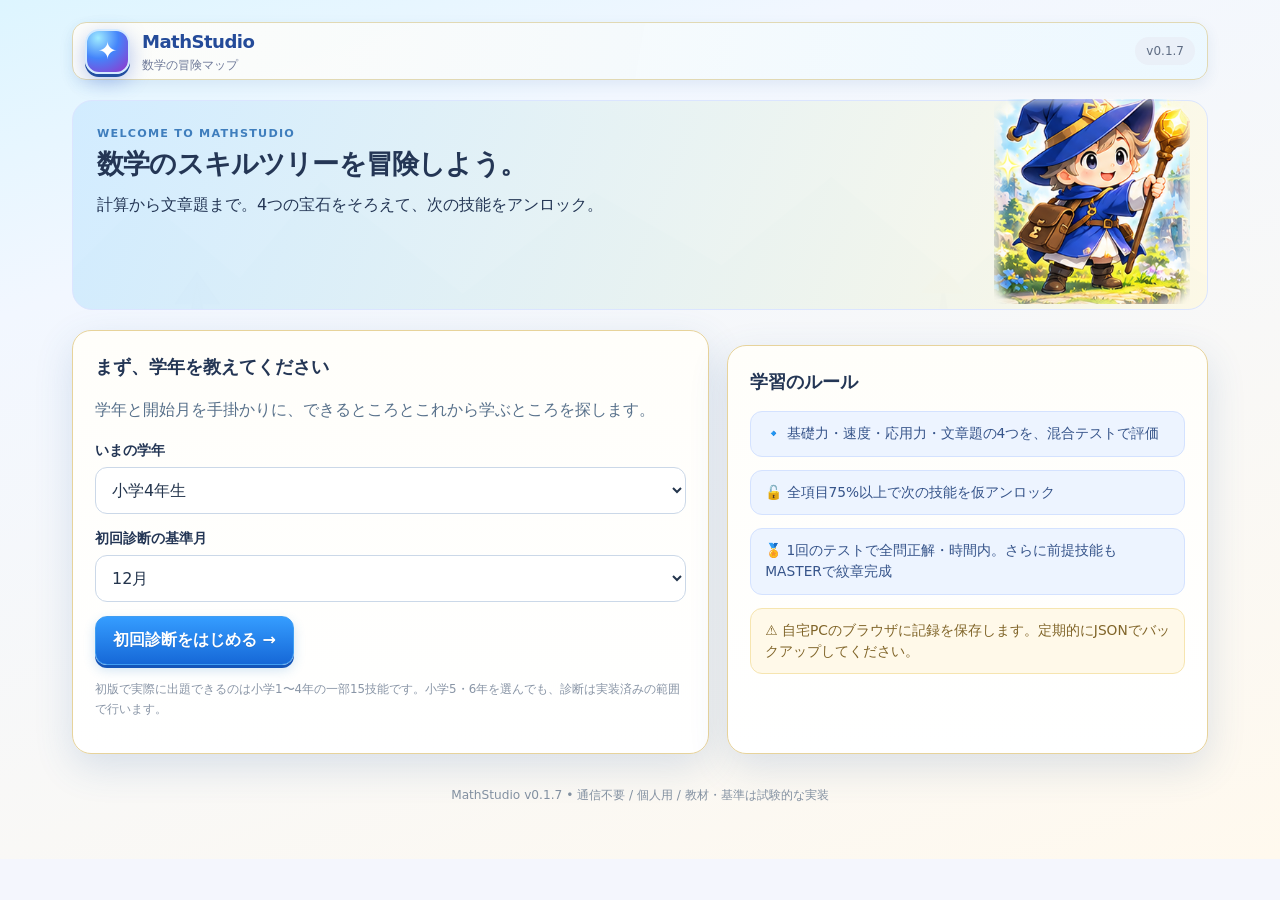
==== commit d7c62e46: "Publish MathStudio v0.1.7 offline fantasy map and transitive prerequisite journeys" ====
--- a/index.html
+++ b/index.html
@@ -1,5 +1,1030 @@
 <!doctype html>
-<html lang="ja"><head><meta charset="utf-8"><meta name="viewport" content="width=device-width,initial-scale=1"><meta name="color-scheme" content="light"><title>MathStudio v0.1.6 — 単独ファイル版</title><style>:root{--ink:#20304a;--muted:#65758b;--blue:#365ed6;--line:#dce5ef;--bg:#f4f6fd;--white:#fff;--green:#15805e;--shadow:0 12px 36px rgba(28,55,112,.07);font-family:system-ui,-apple-system,'Noto Sans JP','Yu Gothic',sans-serif;color:var(--ink);background:var(--bg);line-height:1.55}*{box-sizing:border-box}body{margin:0}button,input,select,textarea{font:inherit}button{cursor:pointer}button:disabled{cursor:not-allowed;opacity:.45}button:focus-visible,input:focus-visible,textarea:focus-visible,select:focus-visible{outline:3px solid #91abff;outline-offset:2px}h1,h2,h3,p{margin-top:0}h1{font-size:1.35rem;letter-spacing:-.03em}h2{font-size:1.13rem}h3{font-size:1rem;margin-bottom:8px}p{line-height:1.7}.shell{max-width:1180px;padding:22px 22px 54px;margin:auto}.topbar{display:flex;gap:12px;align-items:center;justify-content:space-between;margin-bottom:20px}.brand{display:flex;align-items:center;gap:12px;cursor:pointer}.logo{width:45px;height:45px;display:grid;place-items:center;border-radius:14px;background:linear-gradient(130deg,#2f5be3,#b77bdb);color:white;font-weight:900;font-size:24px;box-shadow:0 7px 18px #6480cc55}.brand strong{font-size:1.24rem;letter-spacing:-.03em}.brand small{display:block;color:var(--muted);font-size:.74rem}.top-actions{display:flex;gap:8px;flex-wrap:wrap}.pill{font-size:.75rem;color:#5f6d84;background:#eaf0f8;border-radius:100px;padding:5px 11px}.btn{background:var(--blue);border:1px solid var(--blue);color:white;font-weight:700;padding:11px 17px;border-radius:12px;box-shadow:0 4px 11px #4a64b322}.btn:hover{filter:brightness(.96)}.btn.secondary{color:#354769;background:white;border-color:var(--line);box-shadow:none}.btn.soft{color:#3157a6;background:#e9eeff;border-color:#e1e8ff;box-shadow:none}.btn.danger{color:#a93445;border:1px solid #ecc4cb;background:#fff5f6;box-shadow:none}.btn.small{font-size:.83rem;padding:7px 12px;border-radius:9px}.page-title{display:flex;align-items:end;justify-content:space-between;gap:15px;flex-wrap:wrap;margin-bottom:18px}.subtitle,.muted{color:var(--muted)}.subtitle{font-size:.9rem}.card{background:white;border:1px solid var(--line);border-radius:19px;box-shadow:var(--shadow);padding:22px}.card+.card{margin-top:15px}.grid2{display:grid;grid-template-columns:1.14fr .86fr;gap:18px}.grid2.equal{grid-template-columns:1fr 1fr}.flex{display:flex;align-items:center;gap:10px}.between{justify-content:space-between}.stack{display:grid;gap:13px}.notice{font-size:.86rem;padding:11px 14px;border-radius:12px;background:#edf4ff;border:1px solid #d4e2ff;color:#36548a}.notice.warn{background:#fff9e9;border-color:#f6e5b0;color:#806529}.notice.good{background:#eaf8f2;border-color:#bce8d6;color:#1a7355}.kicker{letter-spacing:.11em;text-transform:uppercase;font-size:.7rem;font-weight:800;color:#5a75b6}.hero{background:linear-gradient(135deg,#eaf0ff 0%,#ffffff 75%);border:1px solid #dbe5ff;border-radius:20px;padding:24px;margin-bottom:20px}.hero h1{font-size:1.7rem;margin-bottom:6px}.hero p{margin-bottom:0}.statgrid{display:grid;grid-template-columns:repeat(3,1fr);gap:10px}.stat{background:#f5f8fd;padding:16px;border-radius:14px}.stat strong{font-size:1.65rem;display:block;font-variant-numeric:tabular-nums}.stat small{color:var(--muted)}.nav{display:flex;gap:8px;flex-wrap:wrap;margin-bottom:17px}.nav button{border:0;background:#e8edf6;color:#465977;padding:10px 16px;border-radius:11px;font-weight:700}.nav button.active{background:#344f9e;color:white}.track{margin-top:24px}.track-header{display:flex;align-items:center;gap:10px;font-weight:800;margin-bottom:10px}.track-header span{width:33px;height:33px;border-radius:10px;display:grid;place-items:center;background:#eaf0ff;color:#4462bc;font-size:1.3rem}.skill-strip{display:flex;gap:13px;overflow-x:auto;padding:4px 5px 16px}.skill-card{min-width:207px;max-width:207px;text-align:left;border-radius:15px;background:white;border:1px solid #dce5ef;padding:15px;box-shadow:0 5px 16px #2d4e7a0b;position:relative;flex-shrink:0;color:var(--ink)}.skill-card:before{content:'→';position:absolute;top:48%;right:-14px;color:#a4b5c9;font-size:17px;z-index:1}.skill-card:last-child:before{display:none}.skill-card:hover{border-color:#819be9}.skill-card.locked{opacity:.63;background:#f5f7f9}.skill-card.master{background:#f0fcf7;border-color:#87d4b0}.skill-card.pending{background:#fffaf1;border-color:#dfc991}.skill-card.licensed{border-color:#8eabe9}.skill-grade{color:#7584a0;font-size:.72rem}.skill-name{font-weight:800;font-size:.9rem;min-height:44px;margin-top:3px}.skill-foot{font-size:.72rem;margin-top:9px;color:var(--muted)}.gems{display:flex;align-items:center;gap:9px;flex-wrap:wrap}.gem-box{text-align:center;min-width:44px}.gem{--gem:#97a1b4;width:29px;height:33px;display:block;margin:auto;position:relative;clip-path:polygon(25% 0%,75% 0%,100% 28%,85% 80%,50% 100%,15% 80%,0 28%);background:linear-gradient(130deg,#fff8,var(--gem) 32%,#091a2855 72%,var(--gem));border:0;filter:drop-shadow(0 1px 2px #51607133)}.gem:after{content:'';position:absolute;inset:5px 8px 10px 7px;background:#ffffff70;clip-path:polygon(0 0,100% 0,35% 100%)}.gem.gray{filter:grayscale(1);opacity:.29}.gem.bright{filter:drop-shadow(0 0 5px var(--gem)) saturate(1.4)}.gem-box label{display:block;margin-top:5px;font-size:.63rem;color:var(--muted)}.gem-box b{font-size:.72rem}.gem.small{width:17px;height:19px}.seal{width:47px;height:47px;display:grid;place-items:center;flex-shrink:0;border:2px solid #b3c1d7;border-radius:50%;font-weight:900;color:#b1bece;background:#fff;box-shadow:inset 0 0 0 3px #f3f6fb}.seal.master{border-color:#d6ac48;color:#9c6410;background:radial-gradient(circle,#fff9d9,#f5dfa3);box-shadow:0 0 15px #ffdd785c,inset 0 0 0 3px #fff3cd}.seal.pending{border-color:#d6af70;background:#fff8e9;color:#ab8749}.seal.license{color:#4c72ae;border-color:#adc2e6;background:#f1f6ff}.status{font-size:.77rem;font-weight:800;border-radius:25px;padding:4px 9px;background:#f0f3f8;color:#64758a;white-space:nowrap}.status.master{background:#e1f6ec;color:#087c55}.status.pending{background:#fff0d6;color:#985f22}.status.licensed{background:#e7efff;color:#3359a4}.skill-detail{display:grid;gap:14px}.requirements{font-size:.86rem;color:#65758a}.req-links{display:flex;flex-wrap:wrap;gap:6px}.req{font-size:.79rem;padding:7px 9px;background:#f0f4fa;border-radius:8px}.progress{height:9px;background:#e8edf4;border-radius:20px;overflow:hidden;margin:5px 0}.progress>div{height:100%;background:linear-gradient(90deg,#819ae2,#466ddd);border-radius:20px}.metricrow{display:grid;grid-template-columns:80px 1fr 46px;align-items:center;gap:11px;font-size:.83rem;padding:7px 0}.field{display:grid;gap:6px;margin:0 0 14px}.field label{font-weight:800;font-size:.86rem}.field input,.field select,.answer-input{width:100%;border:1px solid #cbd8e8;padding:12px;border-radius:12px;background:white;color:#24354d}.answer-input{font-size:1.16rem}.answer-input.formula{min-height:112px;resize:vertical;font-family:ui-monospace,Consolas,monospace}.hint{font-size:.81rem;color:var(--muted)}.question{background:#f7f9fd;border:1px solid #e6ebf5;border-radius:17px;padding:22px;margin:16px 0}.question p{font-size:1.21rem;font-weight:750;margin-bottom:0;line-height:1.8}.tag{border-radius:100px;font-size:.74rem;padding:4px 10px;background:#e6edff;color:#4764af;font-weight:800}.counter{color:var(--muted);font-size:.85rem}.qnav{display:flex;justify-content:center;gap:6px;flex-wrap:wrap;margin:16px 0}.qnav button{width:33px;height:33px;border:1px solid #d5deec;background:white;border-radius:10px;color:#59708a;font-size:.76rem}.qnav button.filled{background:#e9f0ff;border-color:#99b3fa}.qnav button.current{background:#385fcd;color:white;border-color:#385fcd}.timer{font-variant-numeric:tabular-nums;font-weight:900;font-size:1.55rem}.divider{height:1px;background:var(--line);margin:20px 0}.result-line{padding:12px 0;border-bottom:1px solid #e9eef6}.result-line:last-child{border:0}.result-line.ok{border-left:3px solid #29a67b;padding-left:12px}.result-line.bad{border-left:3px solid #d9686e;padding-left:12px}.result-line.review{border-left:3px solid #d6a94d;padding-left:12px}.result-prompt{font-size:.89rem;font-weight:700}.result-detail{font-size:.82rem;color:var(--muted)}.history-chart{width:100%;max-height:250px}.tabular{font-variant-numeric:tabular-nums}.footer{text-align:center;margin-top:32px;font-size:.76rem;color:#8290a1}.smallnote{font-size:.74rem;color:#8995a6}.diag-dots{display:flex;gap:8px;flex-wrap:wrap}.diag-dots span{padding:6px 10px;border-radius:20px;background:#eef2f8;font-size:.77rem}.diag-dots span.active{background:#dce8ff;color:#355fba;font-weight:800}.diag-dots span.done{background:#e1f5eb;color:#12815e}.loading{padding:50px;text-align:center}input[type=file]{width:100%}@media(max-width:760px){.shell{padding:13px 12px 30px}.grid2,.grid2.equal{grid-template-columns:1fr}.card{padding:16px}.hero{padding:18px}.topbar{align-items:flex-start}.top-actions{justify-content:flex-end}.stat strong{font-size:1.26rem}.stat{padding:10px}.skill-card{min-width:188px;max-width:188px}.question{padding:18px}.question p{font-size:1.08rem}.gem-box{min-width:37px}}
+<html lang="ja"><head><meta charset="utf-8"><meta name="viewport" content="width=device-width,initial-scale=1"><meta name="color-scheme" content="light"><title>MathStudio v0.1.7 — 単独ファイル版</title><style>:root{--ink:#20304a;--muted:#65758b;--blue:#365ed6;--line:#dce5ef;--bg:#f4f6fd;--white:#fff;--green:#15805e;--shadow:0 12px 36px rgba(28,55,112,.07);font-family:system-ui,-apple-system,'Noto Sans JP','Yu Gothic',sans-serif;color:var(--ink);background:var(--bg);line-height:1.55}*{box-sizing:border-box}body{margin:0}button,input,select,textarea{font:inherit}button{cursor:pointer}button:disabled{cursor:not-allowed;opacity:.45}button:focus-visible,input:focus-visible,textarea:focus-visible,select:focus-visible{outline:3px solid #91abff;outline-offset:2px}h1,h2,h3,p{margin-top:0}h1{font-size:1.35rem;letter-spacing:-.03em}h2{font-size:1.13rem}h3{font-size:1rem;margin-bottom:8px}p{line-height:1.7}.shell{max-width:1180px;padding:22px 22px 54px;margin:auto}.topbar{display:flex;gap:12px;align-items:center;justify-content:space-between;margin-bottom:20px}.brand{display:flex;align-items:center;gap:12px;cursor:pointer}.logo{width:45px;height:45px;display:grid;place-items:center;border-radius:14px;background:linear-gradient(130deg,#2f5be3,#b77bdb);color:white;font-weight:900;font-size:24px;box-shadow:0 7px 18px #6480cc55}.brand strong{font-size:1.24rem;letter-spacing:-.03em}.brand small{display:block;color:var(--muted);font-size:.74rem}.top-actions{display:flex;gap:8px;flex-wrap:wrap}.pill{font-size:.75rem;color:#5f6d84;background:#eaf0f8;border-radius:100px;padding:5px 11px}.btn{background:var(--blue);border:1px solid var(--blue);color:white;font-weight:700;padding:11px 17px;border-radius:12px;box-shadow:0 4px 11px #4a64b322}.btn:hover{filter:brightness(.96)}.btn.secondary{color:#354769;background:white;border-color:var(--line);box-shadow:none}.btn.soft{color:#3157a6;background:#e9eeff;border-color:#e1e8ff;box-shadow:none}.btn.danger{color:#a93445;border:1px solid #ecc4cb;background:#fff5f6;box-shadow:none}.btn.small{font-size:.83rem;padding:7px 12px;border-radius:9px}.page-title{display:flex;align-items:end;justify-content:space-between;gap:15px;flex-wrap:wrap;margin-bottom:18px}.subtitle,.muted{color:var(--muted)}.subtitle{font-size:.9rem}.card{background:white;border:1px solid var(--line);border-radius:19px;box-shadow:var(--shadow);padding:22px}.card+.card{margin-top:15px}.grid2{display:grid;grid-template-columns:1.14fr .86fr;gap:18px}.grid2.equal{grid-template-columns:1fr 1fr}.flex{display:flex;align-items:center;gap:10px}.between{justify-content:space-between}.stack{display:grid;gap:13px}.notice{font-size:.86rem;padding:11px 14px;border-radius:12px;background:#edf4ff;border:1px solid #d4e2ff;color:#36548a}.notice.warn{background:#fff9e9;border-color:#f6e5b0;color:#806529}.notice.good{background:#eaf8f2;border-color:#bce8d6;color:#1a7355}.kicker{letter-spacing:.11em;text-transform:uppercase;font-size:.7rem;font-weight:800;color:#5a75b6}.hero{background:linear-gradient(135deg,#eaf0ff 0%,#ffffff 75%);border:1px solid #dbe5ff;border-radius:20px;padding:24px;margin-bottom:20px}.hero h1{font-size:1.7rem;margin-bottom:6px}.hero p{margin-bottom:0}.statgrid{display:grid;grid-template-columns:repeat(3,1fr);gap:10px}.stat{background:#f5f8fd;padding:16px;border-radius:14px}.stat strong{font-size:1.65rem;display:block;font-variant-numeric:tabular-nums}.stat small{color:var(--muted)}.nav{display:flex;gap:8px;flex-wrap:wrap;margin-bottom:17px}.nav button{border:0;background:#e8edf6;color:#465977;padding:10px 16px;border-radius:11px;font-weight:700}.nav button.active{background:#344f9e;color:white}.track{margin-top:24px}.track-header{display:flex;align-items:center;gap:10px;font-weight:800;margin-bottom:10px}.track-header span{width:33px;height:33px;border-radius:10px;display:grid;place-items:center;background:#eaf0ff;color:#4462bc;font-size:1.3rem}.skill-strip{display:flex;gap:13px;overflow-x:auto;padding:4px 5px 16px}.skill-card{min-width:207px;max-width:207px;text-align:left;border-radius:15px;background:white;border:1px solid #dce5ef;padding:15px;box-shadow:0 5px 16px #2d4e7a0b;position:relative;flex-shrink:0;color:var(--ink)}.skill-card:before{content:'→';position:absolute;top:48%;right:-14px;color:#a4b5c9;font-size:17px;z-index:1}.skill-card:last-child:before{display:none}.skill-card:hover{border-color:#819be9}.skill-card.locked{opacity:.63;background:#f5f7f9}.skill-card.master{background:#f0fcf7;border-color:#87d4b0}.skill-card.pending{background:#fffaf1;border-color:#dfc991}.skill-card.licensed{border-color:#8eabe9}.skill-grade{color:#7584a0;font-size:.72rem}.skill-name{font-weight:800;font-size:.9rem;min-height:44px;margin-top:3px}.skill-foot{font-size:.72rem;margin-top:9px;color:var(--muted)}.gems{display:flex;align-items:center;gap:9px;flex-wrap:wrap}.gem-box{text-align:center;min-width:44px}.gem{--gem:#97a1b4;width:29px;height:33px;display:block;margin:auto;position:relative;clip-path:polygon(25% 0%,75% 0%,100% 28%,85% 80%,50% 100%,15% 80%,0 28%);background:linear-gradient(130deg,#fff8,var(--gem) 32%,#091a2855 72%,var(--gem));border:0;filter:drop-shadow(0 1px 2px #51607133)}.gem:after{content:'';position:absolute;inset:5px 8px 10px 7px;background:#ffffff70;clip-path:polygon(0 0,100% 0,35% 100%)}.gem.gray{filter:grayscale(1);opacity:.29}.gem.bright{filter:drop-shadow(0 0 5px var(--gem)) saturate(1.4)}.gem-box label{display:block;margin-top:5px;font-size:.63rem;color:var(--muted)}.gem-box b{font-size:.72rem}.gem.small{width:17px;height:19px}.seal{width:47px;height:47px;display:grid;place-items:center;flex-shrink:0;border:2px solid #b3c1d7;border-radius:50%;font-weight:900;color:#b1bece;background:#fff;box-shadow:inset 0 0 0 3px #f3f6fb}.seal.master{border-color:#d6ac48;color:#9c6410;background:radial-gradient(circle,#fff9d9,#f5dfa3);box-shadow:0 0 15px #ffdd785c,inset 0 0 0 3px #fff3cd}.seal.pending{border-color:#d6af70;background:#fff8e9;color:#ab8749}.seal.license{color:#4c72ae;border-color:#adc2e6;background:#f1f6ff}.status{font-size:.77rem;font-weight:800;border-radius:25px;padding:4px 9px;background:#f0f3f8;color:#64758a;white-space:nowrap}.status.master{background:#e1f6ec;color:#087c55}.status.pending{background:#fff0d6;color:#985f22}.status.licensed{background:#e7efff;color:#3359a4}.skill-detail{display:grid;gap:14px}.requirements{font-size:.86rem;color:#65758a}.req-links{display:flex;flex-wrap:wrap;gap:6px}.req{font-size:.79rem;padding:7px 9px;background:#f0f4fa;border-radius:8px}.progress{height:9px;background:#e8edf4;border-radius:20px;overflow:hidden;margin:5px 0}.progress>div{height:100%;background:linear-gradient(90deg,#819ae2,#466ddd);border-radius:20px}.metricrow{display:grid;grid-template-columns:80px 1fr 46px;align-items:center;gap:11px;font-size:.83rem;padding:7px 0}.field{display:grid;gap:6px;margin:0 0 14px}.field label{font-weight:800;font-size:.86rem}.field input,.field select,.answer-input{width:100%;border:1px solid #cbd8e8;padding:12px;border-radius:12px;background:white;color:#24354d}.answer-input{font-size:1.16rem}.answer-input.formula{min-height:112px;resize:vertical;font-family:ui-monospace,Consolas,monospace}.hint{font-size:.81rem;color:var(--muted)}.question{background:#f7f9fd;border:1px solid #e6ebf5;border-radius:17px;padding:22px;margin:16px 0}.question p{font-size:1.21rem;font-weight:750;margin-bottom:0;line-height:1.8}.tag{border-radius:100px;font-size:.74rem;padding:4px 10px;background:#e6edff;color:#4764af;font-weight:800}.counter{color:var(--muted);font-size:.85rem}.qnav{display:flex;justify-content:center;gap:6px;flex-wrap:wrap;margin:16px 0}.qnav button{width:33px;height:33px;border:1px solid #d5deec;background:white;border-radius:10px;color:#59708a;font-size:.76rem}.qnav button.filled{background:#e9f0ff;border-color:#99b3fa}.qnav button.current{background:#385fcd;color:white;border-color:#385fcd}.timer{font-variant-numeric:tabular-nums;font-weight:900;font-size:1.55rem}.divider{height:1px;background:var(--line);margin:20px 0}.result-line{padding:12px 0;border-bottom:1px solid #e9eef6}.result-line:last-child{border:0}.result-line.ok{border-left:3px solid #29a67b;padding-left:12px}.result-line.bad{border-left:3px solid #d9686e;padding-left:12px}.result-line.review{border-left:3px solid #d6a94d;padding-left:12px}.result-prompt{font-size:.89rem;font-weight:700}.result-detail{font-size:.82rem;color:var(--muted)}.history-chart{width:100%;max-height:250px}.tabular{font-variant-numeric:tabular-nums}.footer{text-align:center;margin-top:32px;font-size:.76rem;color:#8290a1}.smallnote{font-size:.74rem;color:#8995a6}.diag-dots{display:flex;gap:8px;flex-wrap:wrap}.diag-dots span{padding:6px 10px;border-radius:20px;background:#eef2f8;font-size:.77rem}.diag-dots span.active{background:#dce8ff;color:#355fba;font-weight:800}.diag-dots span.done{background:#e1f5eb;color:#12815e}.loading{padding:50px;text-align:center}input[type=file]{width:100%}@media(max-width:760px){.shell{padding:13px 12px 30px}.grid2,.grid2.equal{grid-template-columns:1fr}.card{padding:16px}.hero{padding:18px}.topbar{align-items:flex-start}.top-actions{justify-content:flex-end}.stat strong{font-size:1.26rem}.stat{padding:10px}.skill-card{min-width:188px;max-width:188px}.question{padding:18px}.question p{font-size:1.08rem}.gem-box{min-width:37px}}
 /* Prevent long horizontal skill strips from collapsing the detail panel. */
 .grid2{grid-template-columns:minmax(0,1.14fr) minmax(310px,.86fr)}.grid2.equal{grid-template-columns:repeat(2,minmax(0,1fr))}.grid2>*{min-width:0}.skill-strip{max-width:100%}
-@media(max-width:760px){.grid2,.grid2.equal{grid-template-columns:minmax(0,1fr)}}+@media(max-width:760px){.grid2,.grid2.equal{grid-template-columns:minmax(0,1fr)}}
+/* v0.1.2: Civ-inspired, factual prerequisite DAG; eras represent school grades. */
+.tech-wrap{margin-top:18px;background:#fff;border:1px solid #d6e1ee;border-radius:19px;box-shadow:var(--shadow);overflow:hidden}
+.tech-toolbar{display:flex;justify-content:space-between;align-items:center;flex-wrap:wrap;gap:12px;padding:16px 20px 10px;background:#eef3fc}
+.tech-tooltitle{display:grid;gap:2px}.tech-tooltitle strong{color:#283e64;font-size:1.04rem}.tech-tooltitle span{font-size:.79rem;color:#627590}
+.tech-controls{display:flex;gap:6px;align-items:center}.map-zoom-value{min-width:40px;text-align:center;font-weight:800;font-size:.81rem;color:#4a5e7b}
+.tech-legend{display:flex;align-items:center;gap:15px;flex-wrap:wrap;padding:11px 20px;font-size:.74rem;color:#677993;background:#f9fbfe;border-bottom:1px solid #dee6f0}
+.tech-legend>span{display:inline-flex;align-items:center;gap:5px}.legend-dot{display:inline-block;width:10px;height:10px;border-radius:50%;background:#e5eaf2;border:1px solid #b8c6d9}.legend-dot.master{background:#28a77c;border-color:#229b71}.legend-dot.licensed{background:#5084e5;border-color:#3474df}.legend-dot.open{background:#fff5da;border-color:#d9aa53}.legend-dot.locked{background:#d7dde7;border-color:#a7b2c5}.legend-line{display:inline-block;width:24px;border-top:3px solid #9db0c7}
+.tech-map-scroll{height:min(65vh,720px);min-height:460px;overflow:auto;overscroll-behavior:contain;background:#f3f6fc;scrollbar-width:thin;scrollbar-color:#abbcda #e5ebf4}
+.tech-map-scroll:focus-visible{outline:3px solid #5878df;outline-offset:-4px}
+.tech-canvas{position:relative;isolation:isolate;font-family:system-ui,-apple-system,'Noto Sans JP','Yu Gothic',sans-serif}
+.era-band{position:absolute;top:0;z-index:-3;border-right:2px solid #d6dfec}.era-even{background:#ecf1f8}.era-odd{background:#f6f8fc}.era-future{background:repeating-linear-gradient(135deg,#f0f3f7,#f0f3f7 16px,#e9eff6 16px,#e9eff6 32px)}
+.era-head{height:80px;display:grid;justify-items:center;align-content:center;border-bottom:2px solid #cbd7e7;background:linear-gradient(180deg,#dce7fb,#edf3fc);color:#334e79}.era-head strong{font-size:1.23rem}.era-head small{font-size:.68rem;color:#7385a1}.era-index{font-size:.55rem;font-weight:900;letter-spacing:.17em;color:#627ca7}.era-future .era-head{background:linear-gradient(180deg,#e8edf5,#f3f5f8);color:#8490a2}
+.tech-lane{position:absolute;left:0;border-bottom:2px dashed #cad6e9;pointer-events:none}.lane-label{position:absolute;left:7px;top:18px;width:99px;display:grid;justify-items:center;gap:7px;font-size:.82rem;color:#435f8a;font-weight:900;text-align:center;line-height:1.25}.lane-label strong{display:grid;place-items:center;width:40px;height:40px;background:#e0eafa;border-radius:13px;color:#3d67c1;font-size:1.35rem}
+.tech-edges{position:absolute;inset:0;width:100%;height:100%;z-index:-1;pointer-events:none;overflow:visible}.tech-link{fill:none;stroke:#9eafc7;stroke-width:2.2;opacity:.9;stroke-linecap:round}.tech-link.cross-lane{stroke-dasharray:8 5}.tech-link.complete{stroke:#64bb99}.tech-link.highlight{stroke:#d78d37;stroke-width:3.8;opacity:1;stroke-dasharray:none}
+.tech-node{position:absolute;z-index:1;border:1.5px solid #bed0e6;border-left:6px solid #7395ca;border-radius:13px;padding:11px 11px 9px;text-align:left;display:flex;flex-direction:column;justify-content:space-between;background:#fff;box-shadow:0 5px 16px #3d568126;color:#2b3f5c;transition:box-shadow .15s,border-color .15s,transform .15s}.tech-node:hover{z-index:2;transform:translateY(-2px);box-shadow:0 10px 24px #47619e4a}.tech-node:focus-visible{z-index:3;outline:3px solid #3463d1;outline-offset:3px}.tech-node.selected{border-color:#d78d37;box-shadow:0 0 0 4px #f6cf8266,0 8px 23px #2d4f7540;z-index:2}.tech-node.master{background:#e8fbf3;border-left-color:#24a878}.tech-node.licensed{background:#edf3ff;border-left-color:#477fdb}.tech-node.pending{background:#fff8ea;border-left-color:#d8a75e}.tech-node.locked{background:#f4f5f9;border-left-color:#acb9c7;color:#79859a}.tech-node-top,.tech-node-bottom{display:flex;justify-content:space-between;align-items:center;gap:5px}.tech-node-meta{font-size:.66rem;color:#8292ab}.tech-node-name{font-size:.91rem;font-weight:900;line-height:1.3;min-height:37px;display:flex;align-items:center}.tech-status{font-size:.64rem;font-weight:850;color:#4e6686;background:#e8eef7;padding:2px 6px;border-radius:99px;white-space:nowrap}.tech-status.master{background:#b9efd6;color:#167759}.tech-status.licensed{background:#c9daff;color:#315cb0}.tech-status.pending{background:#ffedc6;color:#875e1e}.tech-status.locked{background:#e2e5ed;color:#798398}.tech-gems{display:inline-flex;gap:6px;align-items:center}.tech-gem{display:inline-block;height:17px;width:14px;background:var(--stone);clip-path:polygon(50% 0,100% 40%,82% 86%,50% 100%,18% 86%,0 40%);filter:saturate(.7);opacity:.78}.tech-gem.empty{background:#bfc9d6;opacity:.4}.tech-gem.bright{filter:drop-shadow(0 0 5px var(--stone)) saturate(1.3);opacity:1}.tech-reason{font-size:.59rem;color:#8b99ad;white-space:nowrap}
+.tech-map-foot{display:flex;justify-content:space-between;gap:10px;flex-wrap:wrap;padding:10px 19px;font-size:.72rem;color:#657b9b;background:#f3f7fd;border-top:1px solid #dce5f1}
+#detail-pane{margin-top:17px;max-width:100%}
+@media(max-width:760px){.tech-toolbar{padding:11px}.tech-legend{gap:8px;padding:10px}.tech-map-scroll{height:58vh}.tech-map-foot{padding:8px 11px}}
+/* v0.1.3: desktop learning-map viewport; no page-level vertical scrolling. */
+html.math-tree-page,html.math-tree-page body{height:100%;overflow:hidden}
+.shell.shell-tree{height:100dvh;max-width:none;width:100%;margin:0;padding:10px 14px 11px;display:flex;flex-direction:column;gap:9px;overflow:hidden}
+.shell-tree>.topbar{margin:0;flex:0 0 auto;min-height:42px}
+.shell-tree .logo{height:39px;width:39px;border-radius:11px;font-size:20px}
+.shell-tree .brand strong{font-size:1.13rem}
+.shell-tree .nav{margin:0;flex:0 0 auto;padding:3px 4px;border-radius:13px;gap:3px}
+.shell-tree .nav button{padding:7px 16px;font-size:.82rem}
+.tree-overview{display:flex;justify-content:space-between;align-items:center;gap:12px;flex:0 0 auto;min-height:32px}
+.tree-overview h1{font-size:1.12rem;margin:0;white-space:nowrap}
+.tree-overview .tree-subtitle{font-size:.75rem;color:var(--muted);margin-left:10px}
+.tree-overview .tree-summary{display:flex;gap:7px;align-items:center;justify-content:flex-end;flex-wrap:wrap}
+.tree-overview .tree-summary .pill{white-space:nowrap;font-size:.72rem;padding:4px 9px}
+.tree-overview .btn{padding:6px 12px}
+.shell-tree .footer{display:none}
+.shell-tree .tech-wrap{flex:1 1 auto;min-height:0;margin:0;display:flex;flex-direction:column;overflow:hidden;border-radius:14px}
+.shell-tree .tech-toolbar{flex:0 0 auto;padding:6px 12px;gap:8px;min-height:40px}
+.shell-tree .tech-tooltitle{display:flex;align-items:baseline;gap:12px;white-space:nowrap}
+.shell-tree .tech-tooltitle strong{font-size:.94rem}
+.shell-tree .tech-tooltitle span{font-size:.72rem}
+.shell-tree .tech-controls .btn{padding:4px 11px;border-radius:9px;min-height:29px}
+.shell-tree .tech-legend{flex:0 0 auto;padding:5px 13px;min-height:28px;gap:12px;font-size:.7rem}
+.tech-track-legend{display:inline-flex;align-items:center;gap:4px}
+.tech-track-legend i{display:inline-block;height:10px;width:5px;border-radius:3px}
+.tech-map-viewport{position:relative;flex:1 1 auto;min-height:0;overflow:hidden;background:#f3f6fc}
+.tech-map-viewport .tech-map-scroll{position:absolute;inset:0;height:100%;min-height:0;max-height:none;overflow:auto;scroll-padding-top:72px}
+.tech-grade-overlay{position:absolute;z-index:8;top:0;left:0;right:0;height:61px;overflow:hidden;pointer-events:none;border-bottom:2px solid #b7c9e1;background:linear-gradient(180deg,#d7e4f7,#eef4fc);box-shadow:0 3px 9px #294e7a25}
+.tech-grade-strip{position:relative;will-change:transform;height:100%}
+.grade-fixed{position:absolute;top:0;height:61px;display:flex;justify-content:center;align-items:center;flex-direction:column;gap:0;border-right:1px solid #c3d3e8;color:#2d4c7a;white-space:nowrap}
+.grade-fixed span{font-size:.58rem;letter-spacing:.13em;color:#7187a8;font-weight:900;line-height:1.25}
+.grade-fixed strong{font-size:1rem;line-height:1.35}
+.grade-fixed small{font-size:.62rem;line-height:1.25;color:#8a98ae}
+.grade-fixed.grade-future{background:repeating-linear-gradient(135deg,#edf1f7,#edf1f7 14px,#e3eaf4 14px,#e3eaf4 28px);color:#8d99ab}
+.tech-canvas .era-band{top:0;z-index:-2}
+.tech-canvas .tech-edges{z-index:0}
+.tech-canvas .tech-node{z-index:1;border-left:6px solid var(--track-color);padding:7px 9px 6px;border-radius:11px}
+.tech-canvas .tech-node.locked{border-left-color:var(--track-color);opacity:.78}
+.tech-canvas .tech-node-name{font-size:.87rem;min-height:24px}
+.tech-canvas .tech-node-meta{font-size:.7rem;color:#6a7898;font-weight:700}
+.tech-canvas .tech-node-bottom{gap:5px}
+.tech-canvas .tech-gem{height:15px;width:13px}
+.tech-canvas .tech-status{font-size:.59rem}
+.shell-tree .tech-map-foot{flex:0 0 auto;padding:5px 12px;min-height:24px}
+.skill-dialog{border:1px solid #cad9ed;border-radius:19px;padding:0;box-shadow:0 25px 100px #132c5270;width:min(610px,calc(100vw - 30px));max-height:min(86dvh,780px);overflow:auto;color:var(--ink);background:#fff}
+.skill-dialog::backdrop{background:rgba(18,31,54,.6);backdrop-filter:blur(2px)}
+.skill-dialog-titlebar{position:sticky;top:0;z-index:4;display:flex;justify-content:space-between;align-items:center;background:#eef3fc;border-bottom:1px solid #d8e3f0;padding:9px 16px;font-size:.85rem;font-weight:800}
+.skill-dialog-close{min-width:34px;min-height:32px;padding:4px 11px;border:1px solid #bacce7;background:#fff;border-radius:9px;font-size:1rem;cursor:pointer}
+.skill-dialog .skill-detail{border:0;box-shadow:none;border-radius:0;padding:18px 22px 22px;margin:0}
+.skill-dialog .skill-detail .divider{margin:6px 0}
+.skill-dialog .skill-detail h3{margin:2px 0 4px}
+.skill-dialog .skill-detail .hint{line-height:1.5}
+@media(max-width:820px){.tree-overview{align-items:flex-start}.tree-overview .tree-subtitle{display:none}.tree-overview .tree-summary{gap:3px}.shell.shell-tree{padding:7px;gap:6px}.shell-tree .tech-tooltitle span{display:none}.shell-tree .tech-legend{gap:6px;font-size:.65rem}.tech-grade-overlay,.grade-fixed{height:56px}.skill-dialog .skill-detail{padding:13px}}
+@media(max-height:650px){.shell-tree .brand small{display:none}.shell-tree .tech-map-foot{display:none}.shell-tree .tech-legend{padding:2px 10px}.shell.shell-tree{gap:5px}.shell-tree .topbar{min-height:36px}.shell-tree .logo{height:34px;width:34px}.skill-dialog{max-height:92dvh}}
+/* v0.1.4: the grade header is an independent flex row, never layered over skill cards. */
+.tech-map-viewport{display:flex;flex-direction:column;min-height:0}
+.tech-grade-overlay{position:relative;top:auto;left:auto;right:auto;flex:0 0 57px;height:57px;overflow:hidden;z-index:8}
+.tech-grade-strip{height:57px}
+.grade-fixed{height:57px;gap:0}
+.grade-fixed strong{font-size:.88rem;line-height:1.15}
+.grade-fixed span{font-size:.5rem}
+.grade-fixed small{font-size:.59rem}
+.tech-map-viewport .tech-map-scroll{position:relative;inset:auto;flex:1 1 auto;height:auto;min-height:0;max-height:none;scroll-padding-top:0;overflow:auto}
+.tech-canvas .tech-node{padding:4px 6px 3px;border-radius:8px;border-left-width:4px;gap:1px}
+.tech-canvas .tech-node-name{font-size:.72rem;font-weight:800;line-height:1.1;min-height:0;display:-webkit-box;-webkit-line-clamp:2;-webkit-box-orient:vertical;overflow:hidden;word-break:break-word}
+.tech-canvas .tech-node-meta{font-size:.57rem;max-width:85px;overflow:hidden;white-space:nowrap;text-overflow:ellipsis}
+.tech-canvas .tech-status{font-size:.52rem;max-width:74px;padding:1px 3px}
+.tech-canvas .tech-node-bottom{justify-content:space-between;min-height:10px}
+.tech-canvas .tech-gem{height:10px;width:9px}
+.tech-canvas .tech-gems{gap:3px}
+.tech-canvas .tech-reason{font-size:.5rem}
+.tech-plan-note{font-size:.55rem;color:#677892}
+.tech-node.planned{background:#f9fafc;color:#68768b;border-color:#d5dbe5}
+.tech-node.planned .tech-status{background:#edf0f4;color:#7b889b}
+.tech-node.planned.related{background:#fff9ee}
+.tech-node.planned.selected{border-color:#d78d37}
+.tech-legend .legend-dot.planned{background:#f0f1f5;border-color:#b8c5d7}
+.tech-canvas .tech-link{stroke-width:1.25;opacity:.35}
+.tech-canvas .tech-link.highlight{stroke-width:3.6;opacity:1}
+.tech-toolbar{min-height:44px}
+.tech-range-label{font-size:.72rem;color:#61738d;white-space:nowrap}
+.tech-range-select{max-width:190px;font-size:.76rem;border:1px solid #bccbe2;background:white;padding:5px 6px;border-radius:8px}
+.tech-search{position:relative;display:flex;align-items:center;gap:4px}
+.tech-search input{width:min(230px,22vw);min-width:125px;height:28px;background:white;border-radius:8px;padding:3px 8px;border:1px solid #bccbe2;font-size:.73rem}
+.tech-search-results{position:absolute;top:calc(100% + 4px);left:0;z-index:30;background:#fff;border:1px solid #bac9e1;box-shadow:0 9px 25px #223b6250;border-radius:10px;max-height:min(350px,55vh);overflow:auto;width:min(450px,80vw);padding:6px}
+.tech-search-results button{display:block;width:100%;text-align:left;border:0;border-radius:7px;background:white;padding:9px;color:#243b59;font-size:.74rem;cursor:pointer}
+.tech-search-results button:hover,.tech-search-results button:focus{background:#e9f1ff}
+.tech-search-results .search-message{font-size:.75rem;padding:7px;color:#536887}
+.tech-legend{overflow:visible;position:relative;z-index:10}
+@media(max-width:1100px){.tech-tooltitle span,.tech-range-label{display:none}.shell-tree .tech-legend{gap:7px}.shell-tree .tech-toolbar{gap:4px}.tech-search input{min-width:110px}}
+@media(max-width:700px){.tech-range-select{max-width:120px}.tech-search input{width:105px;min-width:75px}.shell-tree .tech-legend>span:nth-last-child(-n+3){display:none}.tech-controls{gap:2px}}
+
+/* Inspect canonical prerequisites from the skill details without starting unavailable lessons. */
+.skill-dialog .req-button{border:1px solid #c5d6ed;background:#f3f7fe;color:#344a6e;cursor:pointer;font:inherit;font-size:.76rem;text-align:left;padding:5px 9px;border-radius:8px}
+.skill-dialog .req-button:hover{background:#dfeafc}
+.skill-dialog .status.planned{background:#ebedf3;color:#63728a}
+
+/* v0.1.5 — Give the tree its viewport, and the edges their own gutters. */
+html.math-tree-page,html.math-tree-page body{height:100%;overflow:hidden}
+.shell.shell-tree{
+  width:100%;max-width:none;height:100dvh;margin:0;padding:5px 8px 7px;gap:5px;
+  display:grid;grid-template-columns:minmax(185px,1fr) auto minmax(190px,1fr);
+  grid-template-rows:40px minmax(0,1fr);overflow:hidden;
+}
+.shell-tree>.topbar{grid-column:1;grid-row:1;margin:0;min-width:0;min-height:0;gap:4px;justify-content:flex-start}
+.shell-tree .logo{height:31px;width:31px;border-radius:9px;font-size:17px;box-shadow:none}
+.shell-tree .brand{gap:7px}
+.shell-tree .brand strong{font-size:.99rem;line-height:1.05}
+.shell-tree .brand small{display:none}
+.shell-tree .top-actions{margin-left:auto;gap:3px}
+.shell-tree .top-actions .pill{display:none}
+.shell-tree .top-actions .btn{padding:4px 7px;font-size:.66rem}
+.shell-tree>.tree-overview{grid-column:3;grid-row:1;min-width:0;min-height:0;justify-content:flex-end;gap:4px}
+.shell-tree .tree-overview>div:first-child{display:none!important}
+.shell-tree .tree-summary{gap:4px;flex-wrap:nowrap}
+.shell-tree .tree-summary .pill{padding:3px 7px;font-size:.68rem}
+.shell-tree .tree-summary .pill:first-child,.shell-tree .tree-summary .pill:nth-child(4){display:none}
+.shell-tree .tree-summary .btn{padding:5px 8px;font-size:.7rem;white-space:nowrap}
+.shell-tree>.nav{grid-column:2;grid-row:1;margin:0;align-self:center;padding:2px;min-width:0;min-height:0;gap:2px}
+.shell-tree .nav button{padding:6px 9px;font-size:.76rem;white-space:nowrap}
+.shell-tree>.tech-wrap{grid-column:1/-1;grid-row:2;min-width:0;min-height:0;height:100%;border-radius:10px;margin:0;box-shadow:none;display:flex;flex-direction:column}
+.shell-tree .tech-toolbar{position:relative;z-index:12;display:flex;align-items:center;flex-wrap:nowrap;min-height:38px;height:38px;padding:4px 8px;gap:7px;flex:0 0 auto;background:#f2f6fd}
+.shell-tree .tech-tooltitle{display:block;font-size:.81rem;color:#3a5178;font-weight:900;white-space:nowrap}
+.shell-tree .tech-range-label{display:none}
+.shell-tree .tech-range-select{min-width:135px;max-width:185px;height:29px;padding:3px 7px;font-size:.72rem}
+.shell-tree .tech-search{flex:1 1 120px;min-width:85px;max-width:340px;display:flex;gap:3px}
+.shell-tree .tech-search input{height:29px;min-width:0;width:100%;font-size:.76rem}
+.shell-tree .tech-search .btn{padding:4px 7px;font-size:.71rem}
+.shell-tree .tech-controls{margin-left:auto;flex:0 0 auto;gap:3px}
+.shell-tree .tech-controls .btn{padding:4px 8px;min-height:28px;height:28px;border-radius:7px;font-size:.74rem}
+.shell-tree .tech-controls .map-zoom-value{min-width:35px;font-size:.75rem}
+.shell-tree .tech-legend{position:relative;flex:0 0 auto;z-index:15;display:block;overflow:visible;padding:0;border:0;background:transparent;font-size:.73rem;min-height:0}
+.shell-tree .tech-legend summary{list-style:none;white-space:nowrap;border:1px solid #c7d5e8;background:#fff;color:#546b8a;border-radius:7px;padding:4px 8px;cursor:pointer}
+.shell-tree .tech-legend summary::-webkit-details-marker{display:none}
+.shell-tree .tech-legend[open] .tech-legend-content{position:absolute;top:calc(100% + 8px);right:0;min-width:176px;padding:10px;display:flex;flex-direction:column;align-items:flex-start;gap:7px;border:1px solid #ccd8e9;background:#fff;box-shadow:0 7px 25px #273b5860;border-radius:10px;white-space:nowrap}
+.shell-tree .tech-legend-content>span{display:inline-flex;align-items:center;gap:6px}
+.shell-tree .tech-map-viewport{flex:1 1 auto;min-height:0;overflow:hidden}
+.shell-tree .tech-grade-overlay{flex:0 0 43px;height:43px;box-shadow:0 2px 5px #263c5940}
+.shell-tree .tech-grade-strip{height:43px!important}
+.shell-tree .grade-fixed{height:43px;gap:0}
+.shell-tree .grade-fixed span{font-size:.48rem;line-height:1}
+.shell-tree .grade-fixed strong{font-size:.84rem;line-height:1.15}
+.shell-tree .grade-fixed small{font-size:.56rem;line-height:1.15}
+.shell-tree .tech-map-scroll{background:#f3f6fc;overflow:auto;scrollbar-gutter:stable;scrollbar-width:thin}
+.tech-canvas .tech-node{border-left-width:5px;padding:8px 10px 6px;border-radius:10px;gap:2px}
+.tech-canvas .tech-node-name{font-size:.86rem;line-height:1.25;font-weight:800;min-height:28px;-webkit-line-clamp:2;overflow:hidden}
+.tech-canvas .tech-node-meta{font-size:.65rem;max-width:124px}
+.tech-canvas .tech-status{font-size:.58rem;max-width:91px;padding:2px 5px}
+.tech-canvas .tech-node-bottom{gap:6px;min-height:13px}
+.tech-canvas .tech-gem{height:14px;width:12px}
+.tech-canvas .tech-gems{gap:5px}
+.tech-canvas .tech-reason{font-size:.57rem}
+.tech-canvas .tech-link{stroke:#91a3bb;stroke-width:1.8;opacity:.38;stroke-linejoin:round;stroke-linecap:round}
+.tech-canvas .tech-link.cross-lane{stroke-dasharray:none}
+.tech-canvas .tech-link.highlight{stroke:#ce791f;stroke-width:3.25;opacity:1;stroke-dasharray:none}
+.shell-tree .tech-map-foot{display:none}
+.shell-tree .footer{display:none}
+@media(max-width:1050px){
+ .shell.shell-tree{grid-template-columns:minmax(150px,1fr) auto;grid-template-rows:35px 32px minmax(0,1fr);gap:4px}
+ .shell-tree>.topbar{grid-row:1;grid-column:1}
+ .shell-tree>.tree-overview{grid-row:1;grid-column:2}
+ .shell-tree>.nav{grid-column:1/-1;grid-row:2;justify-self:start}
+ .shell-tree>.tech-wrap{grid-column:1/-1;grid-row:3}
+ .shell-tree .tree-overview .btn{display:none}
+}
+@media(max-width:650px){
+ .shell.shell-tree{padding:4px;gap:3px}
+ .shell-tree .tech-tooltitle{display:none}
+ .shell-tree .tech-range-select{min-width:102px;max-width:125px}
+ .shell-tree .tech-search .btn{display:none}
+ .shell-tree .tech-toolbar{gap:3px;padding:3px 4px}
+ .shell-tree .tech-controls .btn{padding:3px 6px}
+ .shell-tree .tech-controls .btn[data-act="map-fit"]{display:none}
+ .shell-tree .tech-legend{display:none}
+ .shell-tree .tree-overview .pill:nth-child(3){display:none}
+}
+
+/* Keep controls on one line even when the search box takes the spare width. */
+.shell-tree .tech-search .btn{flex:0 0 auto;white-space:nowrap;min-width:42px}
+.shell-tree .tech-search input{flex:1 1 0;width:auto}
+.shell-tree .tech-controls .btn{white-space:nowrap}
+@media(max-width:950px){.shell-tree .tech-tooltitle{display:none}.shell-tree .tech-range-select{min-width:106px;max-width:147px}}
+
+/* A pointer preview clarifies dependencies without opening a dialog. */
+.tech-canvas .tech-link.hover{stroke:#2672cb;stroke-width:3.25;opacity:1;stroke-dasharray:none}
+
+/* v0.1.7 — fantasy adventure identity: accessible, readable, offline. */
+:root{--ink:#243655;--muted:#58718b;--blue:#237bee;--line:#d4dcf0;--shadow:0 8px 28px #29578a1b;}
+body{background:linear-gradient(160deg,#ddf5ff 0,#f2f7ff 24%,#fff9ee 100%)}
+.topbar{background:linear-gradient(100deg,#fffefaee,#ecf8ffed);border:1px solid #e1d9b4;border-radius:14px;padding:5px 12px;box-shadow:0 5px 14px #3265a019}
+.brand strong{font-size:1.13rem;color:#244b99;text-shadow:0 1px #fff}.brand small{color:#6f7a99}
+.logo{background:radial-gradient(circle at 27% 17%,#9febff,#4484fa 45%,#8742d3 90%);border:2px solid #d4eaff;color:white;box-shadow:0 3px 0 #224fa1,0 7px 20px #3b65d75d}
+.adventure-rank{display:flex;align-items:center;gap:7px;min-width:195px;font-weight:800;color:#315789}.rank-label{white-space:nowrap;font-size:.77rem}.rank-track{width:90px;height:9px;border-radius:12px;background:#d3e2ee;border:1px solid #a4c4e0;overflow:hidden}.rank-track>span{height:100%;display:block;background:linear-gradient(90deg,#24bce8,#3671f2);box-shadow:0 0 9px #4ddffb}.rank-number{font-size:.63rem;color:#677e9b;white-space:nowrap}.top-master{font-size:.8rem;font-weight:900;color:#986222;background:#fff3ca;padding:5px 10px;border:1px solid #eac775;border-radius:11px;white-space:nowrap}
+.btn{background:linear-gradient(180deg,#359dff,#1668d7);border-color:#409ef2;box-shadow:0 3px 0 #1455b9,0 5px 12px #3289ca3c;text-shadow:0 1px #20487933;transition:transform .15s,filter .15s}.btn:hover:not(:disabled){transform:translateY(-1px);filter:saturate(1.15)}.btn:active:not(:disabled){transform:translateY(2px);box-shadow:0 1px 3px #233f75}.btn.secondary{background:linear-gradient(180deg,#fff,#ecf7ff);border-color:#bad9f7;color:#31548c;text-shadow:none}.btn.soft{background:linear-gradient(180deg,#effbff,#dbf0ff);border-color:#add5ff;color:#1d579b;text-shadow:none}.btn.quest-primary{background:linear-gradient(180deg,#ff709c,#d62c69);border-color:#ff86ad;box-shadow:0 3px 0 #a9265d,0 5px 16px #fb518f5c}
+.nav button{background:#ebf3ff;color:#3763a1;border:1px solid #c2d5f5;box-shadow:inset 0 1px white}.nav button.active{background:linear-gradient(180deg,#4a9fff,#116fe5);color:#fff;border-color:#64b1f7;box-shadow:0 3px 0 #1659ac}
+.card,.skill-dialog{border-color:#e7d39b;box-shadow:0 13px 38px #3867a32a}.card{background:linear-gradient(180deg,#fffefa,#ffffff)}.kicker{color:#3f7ebd}.hero{background:linear-gradient(105deg,#d0ebffec,#fff9e5e8),url('[data-uri]') center/cover}.hero{padding-right:min(32%,230px);position:relative;min-height:210px}.hero::after{content:'';position:absolute;right:10px;bottom:5px;width:210px;height:205px;background:url('[data-uri]') center bottom/contain no-repeat;pointer-events:none}
+.shell.shell-tree{grid-template-rows:48px minmax(0,1fr);padding:5px 7px 7px;gap:5px;background:linear-gradient(150deg,#e8f6ff,#fafaff)}
+.shell-tree>.topbar{grid-row:1;height:47px;padding:3px 9px;margin:0;box-shadow:0 2px 8px #7eadd33c}
+.shell-tree .logo{width:33px;height:33px;min-height:33px;min-width:33px}.shell-tree .brand strong{font-size:1.05rem}.shell-tree .brand small{display:none}
+.shell-tree .adventure-rank{min-width:170px;gap:5px}.shell-tree .rank-track{width:70px}.shell-tree .top-master{padding:3px 6px;font-size:.72rem}
+.shell-tree>.tech-wrap{border:2px solid #d0a95e;border-radius:13px;box-shadow:inset 0 1px #fff,0 6px 15px #557caa35}
+.shell-tree .tech-toolbar{background:linear-gradient(180deg,#fff8dc,#e6f5ff);border-bottom:1px solid #b8d8f3;min-height:42px;height:42px}
+.shell-tree .tech-map-scroll{background:linear-gradient(90deg,#ffffff99,#f6fbff6b),url('[data-uri]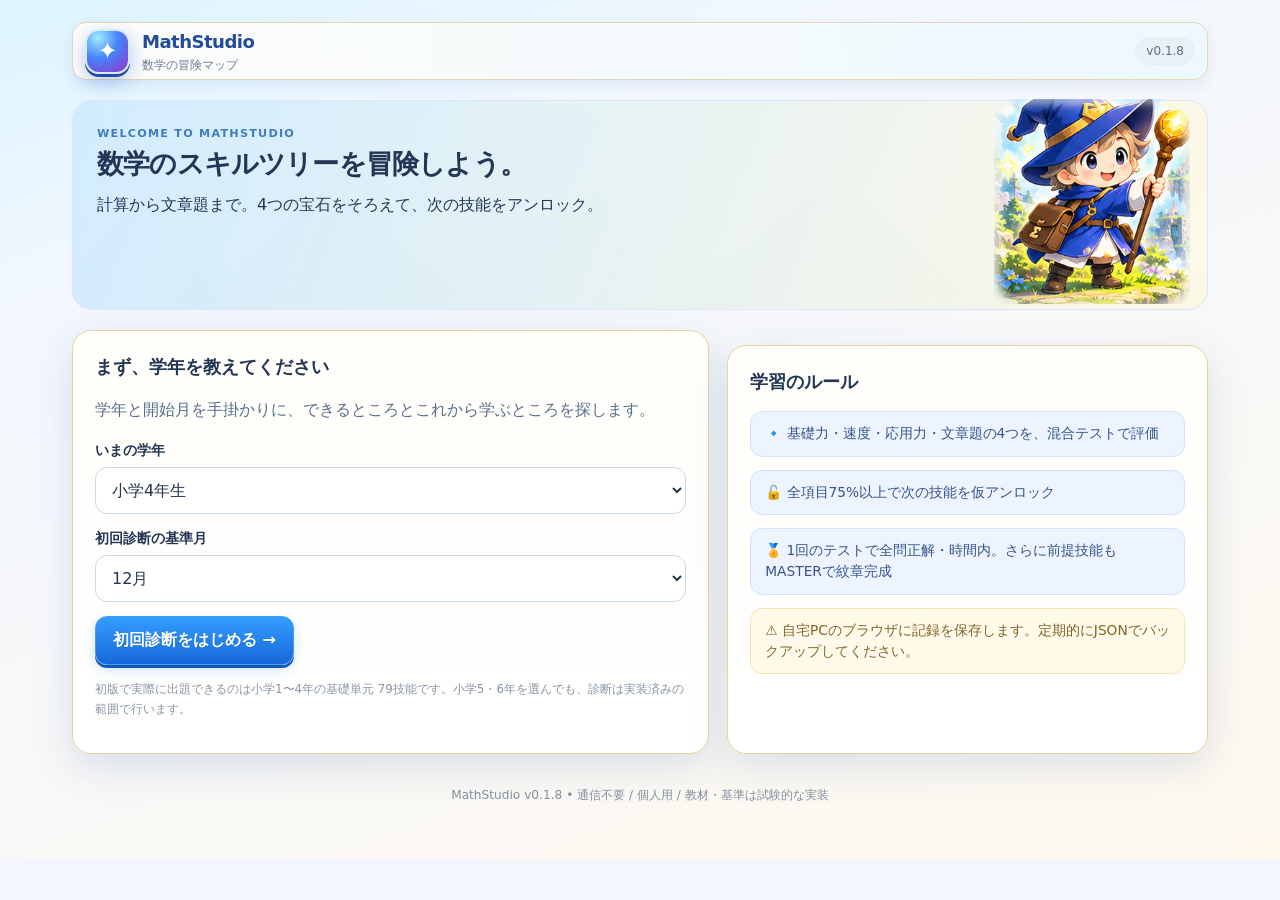
==== commit 52ef7e8e: "Release MathStudio v0.1.8: 79 playable elementary skills and expanded question templates" ====
--- a/index.html
+++ b/index.html
@@ -1,5 +1,5 @@
 <!doctype html>
-<html lang="ja"><head><meta charset="utf-8"><meta name="viewport" content="width=device-width,initial-scale=1"><meta name="color-scheme" content="light"><title>MathStudio v0.1.7 — 単独ファイル版</title><style>:root{--ink:#20304a;--muted:#65758b;--blue:#365ed6;--line:#dce5ef;--bg:#f4f6fd;--white:#fff;--green:#15805e;--shadow:0 12px 36px rgba(28,55,112,.07);font-family:system-ui,-apple-system,'Noto Sans JP','Yu Gothic',sans-serif;color:var(--ink);background:var(--bg);line-height:1.55}*{box-sizing:border-box}body{margin:0}button,input,select,textarea{font:inherit}button{cursor:pointer}button:disabled{cursor:not-allowed;opacity:.45}button:focus-visible,input:focus-visible,textarea:focus-visible,select:focus-visible{outline:3px solid #91abff;outline-offset:2px}h1,h2,h3,p{margin-top:0}h1{font-size:1.35rem;letter-spacing:-.03em}h2{font-size:1.13rem}h3{font-size:1rem;margin-bottom:8px}p{line-height:1.7}.shell{max-width:1180px;padding:22px 22px 54px;margin:auto}.topbar{display:flex;gap:12px;align-items:center;justify-content:space-between;margin-bottom:20px}.brand{display:flex;align-items:center;gap:12px;cursor:pointer}.logo{width:45px;height:45px;display:grid;place-items:center;border-radius:14px;background:linear-gradient(130deg,#2f5be3,#b77bdb);color:white;font-weight:900;font-size:24px;box-shadow:0 7px 18px #6480cc55}.brand strong{font-size:1.24rem;letter-spacing:-.03em}.brand small{display:block;color:var(--muted);font-size:.74rem}.top-actions{display:flex;gap:8px;flex-wrap:wrap}.pill{font-size:.75rem;color:#5f6d84;background:#eaf0f8;border-radius:100px;padding:5px 11px}.btn{background:var(--blue);border:1px solid var(--blue);color:white;font-weight:700;padding:11px 17px;border-radius:12px;box-shadow:0 4px 11px #4a64b322}.btn:hover{filter:brightness(.96)}.btn.secondary{color:#354769;background:white;border-color:var(--line);box-shadow:none}.btn.soft{color:#3157a6;background:#e9eeff;border-color:#e1e8ff;box-shadow:none}.btn.danger{color:#a93445;border:1px solid #ecc4cb;background:#fff5f6;box-shadow:none}.btn.small{font-size:.83rem;padding:7px 12px;border-radius:9px}.page-title{display:flex;align-items:end;justify-content:space-between;gap:15px;flex-wrap:wrap;margin-bottom:18px}.subtitle,.muted{color:var(--muted)}.subtitle{font-size:.9rem}.card{background:white;border:1px solid var(--line);border-radius:19px;box-shadow:var(--shadow);padding:22px}.card+.card{margin-top:15px}.grid2{display:grid;grid-template-columns:1.14fr .86fr;gap:18px}.grid2.equal{grid-template-columns:1fr 1fr}.flex{display:flex;align-items:center;gap:10px}.between{justify-content:space-between}.stack{display:grid;gap:13px}.notice{font-size:.86rem;padding:11px 14px;border-radius:12px;background:#edf4ff;border:1px solid #d4e2ff;color:#36548a}.notice.warn{background:#fff9e9;border-color:#f6e5b0;color:#806529}.notice.good{background:#eaf8f2;border-color:#bce8d6;color:#1a7355}.kicker{letter-spacing:.11em;text-transform:uppercase;font-size:.7rem;font-weight:800;color:#5a75b6}.hero{background:linear-gradient(135deg,#eaf0ff 0%,#ffffff 75%);border:1px solid #dbe5ff;border-radius:20px;padding:24px;margin-bottom:20px}.hero h1{font-size:1.7rem;margin-bottom:6px}.hero p{margin-bottom:0}.statgrid{display:grid;grid-template-columns:repeat(3,1fr);gap:10px}.stat{background:#f5f8fd;padding:16px;border-radius:14px}.stat strong{font-size:1.65rem;display:block;font-variant-numeric:tabular-nums}.stat small{color:var(--muted)}.nav{display:flex;gap:8px;flex-wrap:wrap;margin-bottom:17px}.nav button{border:0;background:#e8edf6;color:#465977;padding:10px 16px;border-radius:11px;font-weight:700}.nav button.active{background:#344f9e;color:white}.track{margin-top:24px}.track-header{display:flex;align-items:center;gap:10px;font-weight:800;margin-bottom:10px}.track-header span{width:33px;height:33px;border-radius:10px;display:grid;place-items:center;background:#eaf0ff;color:#4462bc;font-size:1.3rem}.skill-strip{display:flex;gap:13px;overflow-x:auto;padding:4px 5px 16px}.skill-card{min-width:207px;max-width:207px;text-align:left;border-radius:15px;background:white;border:1px solid #dce5ef;padding:15px;box-shadow:0 5px 16px #2d4e7a0b;position:relative;flex-shrink:0;color:var(--ink)}.skill-card:before{content:'→';position:absolute;top:48%;right:-14px;color:#a4b5c9;font-size:17px;z-index:1}.skill-card:last-child:before{display:none}.skill-card:hover{border-color:#819be9}.skill-card.locked{opacity:.63;background:#f5f7f9}.skill-card.master{background:#f0fcf7;border-color:#87d4b0}.skill-card.pending{background:#fffaf1;border-color:#dfc991}.skill-card.licensed{border-color:#8eabe9}.skill-grade{color:#7584a0;font-size:.72rem}.skill-name{font-weight:800;font-size:.9rem;min-height:44px;margin-top:3px}.skill-foot{font-size:.72rem;margin-top:9px;color:var(--muted)}.gems{display:flex;align-items:center;gap:9px;flex-wrap:wrap}.gem-box{text-align:center;min-width:44px}.gem{--gem:#97a1b4;width:29px;height:33px;display:block;margin:auto;position:relative;clip-path:polygon(25% 0%,75% 0%,100% 28%,85% 80%,50% 100%,15% 80%,0 28%);background:linear-gradient(130deg,#fff8,var(--gem) 32%,#091a2855 72%,var(--gem));border:0;filter:drop-shadow(0 1px 2px #51607133)}.gem:after{content:'';position:absolute;inset:5px 8px 10px 7px;background:#ffffff70;clip-path:polygon(0 0,100% 0,35% 100%)}.gem.gray{filter:grayscale(1);opacity:.29}.gem.bright{filter:drop-shadow(0 0 5px var(--gem)) saturate(1.4)}.gem-box label{display:block;margin-top:5px;font-size:.63rem;color:var(--muted)}.gem-box b{font-size:.72rem}.gem.small{width:17px;height:19px}.seal{width:47px;height:47px;display:grid;place-items:center;flex-shrink:0;border:2px solid #b3c1d7;border-radius:50%;font-weight:900;color:#b1bece;background:#fff;box-shadow:inset 0 0 0 3px #f3f6fb}.seal.master{border-color:#d6ac48;color:#9c6410;background:radial-gradient(circle,#fff9d9,#f5dfa3);box-shadow:0 0 15px #ffdd785c,inset 0 0 0 3px #fff3cd}.seal.pending{border-color:#d6af70;background:#fff8e9;color:#ab8749}.seal.license{color:#4c72ae;border-color:#adc2e6;background:#f1f6ff}.status{font-size:.77rem;font-weight:800;border-radius:25px;padding:4px 9px;background:#f0f3f8;color:#64758a;white-space:nowrap}.status.master{background:#e1f6ec;color:#087c55}.status.pending{background:#fff0d6;color:#985f22}.status.licensed{background:#e7efff;color:#3359a4}.skill-detail{display:grid;gap:14px}.requirements{font-size:.86rem;color:#65758a}.req-links{display:flex;flex-wrap:wrap;gap:6px}.req{font-size:.79rem;padding:7px 9px;background:#f0f4fa;border-radius:8px}.progress{height:9px;background:#e8edf4;border-radius:20px;overflow:hidden;margin:5px 0}.progress>div{height:100%;background:linear-gradient(90deg,#819ae2,#466ddd);border-radius:20px}.metricrow{display:grid;grid-template-columns:80px 1fr 46px;align-items:center;gap:11px;font-size:.83rem;padding:7px 0}.field{display:grid;gap:6px;margin:0 0 14px}.field label{font-weight:800;font-size:.86rem}.field input,.field select,.answer-input{width:100%;border:1px solid #cbd8e8;padding:12px;border-radius:12px;background:white;color:#24354d}.answer-input{font-size:1.16rem}.answer-input.formula{min-height:112px;resize:vertical;font-family:ui-monospace,Consolas,monospace}.hint{font-size:.81rem;color:var(--muted)}.question{background:#f7f9fd;border:1px solid #e6ebf5;border-radius:17px;padding:22px;margin:16px 0}.question p{font-size:1.21rem;font-weight:750;margin-bottom:0;line-height:1.8}.tag{border-radius:100px;font-size:.74rem;padding:4px 10px;background:#e6edff;color:#4764af;font-weight:800}.counter{color:var(--muted);font-size:.85rem}.qnav{display:flex;justify-content:center;gap:6px;flex-wrap:wrap;margin:16px 0}.qnav button{width:33px;height:33px;border:1px solid #d5deec;background:white;border-radius:10px;color:#59708a;font-size:.76rem}.qnav button.filled{background:#e9f0ff;border-color:#99b3fa}.qnav button.current{background:#385fcd;color:white;border-color:#385fcd}.timer{font-variant-numeric:tabular-nums;font-weight:900;font-size:1.55rem}.divider{height:1px;background:var(--line);margin:20px 0}.result-line{padding:12px 0;border-bottom:1px solid #e9eef6}.result-line:last-child{border:0}.result-line.ok{border-left:3px solid #29a67b;padding-left:12px}.result-line.bad{border-left:3px solid #d9686e;padding-left:12px}.result-line.review{border-left:3px solid #d6a94d;padding-left:12px}.result-prompt{font-size:.89rem;font-weight:700}.result-detail{font-size:.82rem;color:var(--muted)}.history-chart{width:100%;max-height:250px}.tabular{font-variant-numeric:tabular-nums}.footer{text-align:center;margin-top:32px;font-size:.76rem;color:#8290a1}.smallnote{font-size:.74rem;color:#8995a6}.diag-dots{display:flex;gap:8px;flex-wrap:wrap}.diag-dots span{padding:6px 10px;border-radius:20px;background:#eef2f8;font-size:.77rem}.diag-dots span.active{background:#dce8ff;color:#355fba;font-weight:800}.diag-dots span.done{background:#e1f5eb;color:#12815e}.loading{padding:50px;text-align:center}input[type=file]{width:100%}@media(max-width:760px){.shell{padding:13px 12px 30px}.grid2,.grid2.equal{grid-template-columns:1fr}.card{padding:16px}.hero{padding:18px}.topbar{align-items:flex-start}.top-actions{justify-content:flex-end}.stat strong{font-size:1.26rem}.stat{padding:10px}.skill-card{min-width:188px;max-width:188px}.question{padding:18px}.question p{font-size:1.08rem}.gem-box{min-width:37px}}
+<html lang="ja"><head><meta charset="utf-8"><meta name="viewport" content="width=device-width,initial-scale=1"><meta name="color-scheme" content="light"><title>MathStudio v0.1.8 — 単独ファイル版</title><style>:root{--ink:#20304a;--muted:#65758b;--blue:#365ed6;--line:#dce5ef;--bg:#f4f6fd;--white:#fff;--green:#15805e;--shadow:0 12px 36px rgba(28,55,112,.07);font-family:system-ui,-apple-system,'Noto Sans JP','Yu Gothic',sans-serif;color:var(--ink);background:var(--bg);line-height:1.55}*{box-sizing:border-box}body{margin:0}button,input,select,textarea{font:inherit}button{cursor:pointer}button:disabled{cursor:not-allowed;opacity:.45}button:focus-visible,input:focus-visible,textarea:focus-visible,select:focus-visible{outline:3px solid #91abff;outline-offset:2px}h1,h2,h3,p{margin-top:0}h1{font-size:1.35rem;letter-spacing:-.03em}h2{font-size:1.13rem}h3{font-size:1rem;margin-bottom:8px}p{line-height:1.7}.shell{max-width:1180px;padding:22px 22px 54px;margin:auto}.topbar{display:flex;gap:12px;align-items:center;justify-content:space-between;margin-bottom:20px}.brand{display:flex;align-items:center;gap:12px;cursor:pointer}.logo{width:45px;height:45px;display:grid;place-items:center;border-radius:14px;background:linear-gradient(130deg,#2f5be3,#b77bdb);color:white;font-weight:900;font-size:24px;box-shadow:0 7px 18px #6480cc55}.brand strong{font-size:1.24rem;letter-spacing:-.03em}.brand small{display:block;color:var(--muted);font-size:.74rem}.top-actions{display:flex;gap:8px;flex-wrap:wrap}.pill{font-size:.75rem;color:#5f6d84;background:#eaf0f8;border-radius:100px;padding:5px 11px}.btn{background:var(--blue);border:1px solid var(--blue);color:white;font-weight:700;padding:11px 17px;border-radius:12px;box-shadow:0 4px 11px #4a64b322}.btn:hover{filter:brightness(.96)}.btn.secondary{color:#354769;background:white;border-color:var(--line);box-shadow:none}.btn.soft{color:#3157a6;background:#e9eeff;border-color:#e1e8ff;box-shadow:none}.btn.danger{color:#a93445;border:1px solid #ecc4cb;background:#fff5f6;box-shadow:none}.btn.small{font-size:.83rem;padding:7px 12px;border-radius:9px}.page-title{display:flex;align-items:end;justify-content:space-between;gap:15px;flex-wrap:wrap;margin-bottom:18px}.subtitle,.muted{color:var(--muted)}.subtitle{font-size:.9rem}.card{background:white;border:1px solid var(--line);border-radius:19px;box-shadow:var(--shadow);padding:22px}.card+.card{margin-top:15px}.grid2{display:grid;grid-template-columns:1.14fr .86fr;gap:18px}.grid2.equal{grid-template-columns:1fr 1fr}.flex{display:flex;align-items:center;gap:10px}.between{justify-content:space-between}.stack{display:grid;gap:13px}.notice{font-size:.86rem;padding:11px 14px;border-radius:12px;background:#edf4ff;border:1px solid #d4e2ff;color:#36548a}.notice.warn{background:#fff9e9;border-color:#f6e5b0;color:#806529}.notice.good{background:#eaf8f2;border-color:#bce8d6;color:#1a7355}.kicker{letter-spacing:.11em;text-transform:uppercase;font-size:.7rem;font-weight:800;color:#5a75b6}.hero{background:linear-gradient(135deg,#eaf0ff 0%,#ffffff 75%);border:1px solid #dbe5ff;border-radius:20px;padding:24px;margin-bottom:20px}.hero h1{font-size:1.7rem;margin-bottom:6px}.hero p{margin-bottom:0}.statgrid{display:grid;grid-template-columns:repeat(3,1fr);gap:10px}.stat{background:#f5f8fd;padding:16px;border-radius:14px}.stat strong{font-size:1.65rem;display:block;font-variant-numeric:tabular-nums}.stat small{color:var(--muted)}.nav{display:flex;gap:8px;flex-wrap:wrap;margin-bottom:17px}.nav button{border:0;background:#e8edf6;color:#465977;padding:10px 16px;border-radius:11px;font-weight:700}.nav button.active{background:#344f9e;color:white}.track{margin-top:24px}.track-header{display:flex;align-items:center;gap:10px;font-weight:800;margin-bottom:10px}.track-header span{width:33px;height:33px;border-radius:10px;display:grid;place-items:center;background:#eaf0ff;color:#4462bc;font-size:1.3rem}.skill-strip{display:flex;gap:13px;overflow-x:auto;padding:4px 5px 16px}.skill-card{min-width:207px;max-width:207px;text-align:left;border-radius:15px;background:white;border:1px solid #dce5ef;padding:15px;box-shadow:0 5px 16px #2d4e7a0b;position:relative;flex-shrink:0;color:var(--ink)}.skill-card:before{content:'→';position:absolute;top:48%;right:-14px;color:#a4b5c9;font-size:17px;z-index:1}.skill-card:last-child:before{display:none}.skill-card:hover{border-color:#819be9}.skill-card.locked{opacity:.63;background:#f5f7f9}.skill-card.master{background:#f0fcf7;border-color:#87d4b0}.skill-card.pending{background:#fffaf1;border-color:#dfc991}.skill-card.licensed{border-color:#8eabe9}.skill-grade{color:#7584a0;font-size:.72rem}.skill-name{font-weight:800;font-size:.9rem;min-height:44px;margin-top:3px}.skill-foot{font-size:.72rem;margin-top:9px;color:var(--muted)}.gems{display:flex;align-items:center;gap:9px;flex-wrap:wrap}.gem-box{text-align:center;min-width:44px}.gem{--gem:#97a1b4;width:29px;height:33px;display:block;margin:auto;position:relative;clip-path:polygon(25% 0%,75% 0%,100% 28%,85% 80%,50% 100%,15% 80%,0 28%);background:linear-gradient(130deg,#fff8,var(--gem) 32%,#091a2855 72%,var(--gem));border:0;filter:drop-shadow(0 1px 2px #51607133)}.gem:after{content:'';position:absolute;inset:5px 8px 10px 7px;background:#ffffff70;clip-path:polygon(0 0,100% 0,35% 100%)}.gem.gray{filter:grayscale(1);opacity:.29}.gem.bright{filter:drop-shadow(0 0 5px var(--gem)) saturate(1.4)}.gem-box label{display:block;margin-top:5px;font-size:.63rem;color:var(--muted)}.gem-box b{font-size:.72rem}.gem.small{width:17px;height:19px}.seal{width:47px;height:47px;display:grid;place-items:center;flex-shrink:0;border:2px solid #b3c1d7;border-radius:50%;font-weight:900;color:#b1bece;background:#fff;box-shadow:inset 0 0 0 3px #f3f6fb}.seal.master{border-color:#d6ac48;color:#9c6410;background:radial-gradient(circle,#fff9d9,#f5dfa3);box-shadow:0 0 15px #ffdd785c,inset 0 0 0 3px #fff3cd}.seal.pending{border-color:#d6af70;background:#fff8e9;color:#ab8749}.seal.license{color:#4c72ae;border-color:#adc2e6;background:#f1f6ff}.status{font-size:.77rem;font-weight:800;border-radius:25px;padding:4px 9px;background:#f0f3f8;color:#64758a;white-space:nowrap}.status.master{background:#e1f6ec;color:#087c55}.status.pending{background:#fff0d6;color:#985f22}.status.licensed{background:#e7efff;color:#3359a4}.skill-detail{display:grid;gap:14px}.requirements{font-size:.86rem;color:#65758a}.req-links{display:flex;flex-wrap:wrap;gap:6px}.req{font-size:.79rem;padding:7px 9px;background:#f0f4fa;border-radius:8px}.progress{height:9px;background:#e8edf4;border-radius:20px;overflow:hidden;margin:5px 0}.progress>div{height:100%;background:linear-gradient(90deg,#819ae2,#466ddd);border-radius:20px}.metricrow{display:grid;grid-template-columns:80px 1fr 46px;align-items:center;gap:11px;font-size:.83rem;padding:7px 0}.field{display:grid;gap:6px;margin:0 0 14px}.field label{font-weight:800;font-size:.86rem}.field input,.field select,.answer-input{width:100%;border:1px solid #cbd8e8;padding:12px;border-radius:12px;background:white;color:#24354d}.answer-input{font-size:1.16rem}.answer-input.formula{min-height:112px;resize:vertical;font-family:ui-monospace,Consolas,monospace}.hint{font-size:.81rem;color:var(--muted)}.question{background:#f7f9fd;border:1px solid #e6ebf5;border-radius:17px;padding:22px;margin:16px 0}.question p{font-size:1.21rem;font-weight:750;margin-bottom:0;line-height:1.8}.tag{border-radius:100px;font-size:.74rem;padding:4px 10px;background:#e6edff;color:#4764af;font-weight:800}.counter{color:var(--muted);font-size:.85rem}.qnav{display:flex;justify-content:center;gap:6px;flex-wrap:wrap;margin:16px 0}.qnav button{width:33px;height:33px;border:1px solid #d5deec;background:white;border-radius:10px;color:#59708a;font-size:.76rem}.qnav button.filled{background:#e9f0ff;border-color:#99b3fa}.qnav button.current{background:#385fcd;color:white;border-color:#385fcd}.timer{font-variant-numeric:tabular-nums;font-weight:900;font-size:1.55rem}.divider{height:1px;background:var(--line);margin:20px 0}.result-line{padding:12px 0;border-bottom:1px solid #e9eef6}.result-line:last-child{border:0}.result-line.ok{border-left:3px solid #29a67b;padding-left:12px}.result-line.bad{border-left:3px solid #d9686e;padding-left:12px}.result-line.review{border-left:3px solid #d6a94d;padding-left:12px}.result-prompt{font-size:.89rem;font-weight:700}.result-detail{font-size:.82rem;color:var(--muted)}.history-chart{width:100%;max-height:250px}.tabular{font-variant-numeric:tabular-nums}.footer{text-align:center;margin-top:32px;font-size:.76rem;color:#8290a1}.smallnote{font-size:.74rem;color:#8995a6}.diag-dots{display:flex;gap:8px;flex-wrap:wrap}.diag-dots span{padding:6px 10px;border-radius:20px;background:#eef2f8;font-size:.77rem}.diag-dots span.active{background:#dce8ff;color:#355fba;font-weight:800}.diag-dots span.done{background:#e1f5eb;color:#12815e}.loading{padding:50px;text-align:center}input[type=file]{width:100%}@media(max-width:760px){.shell{padding:13px 12px 30px}.grid2,.grid2.equal{grid-template-columns:1fr}.card{padding:16px}.hero{padding:18px}.topbar{align-items:flex-start}.top-actions{justify-content:flex-end}.stat strong{font-size:1.26rem}.stat{padding:10px}.skill-card{min-width:188px;max-width:188px}.question{padding:18px}.question p{font-size:1.08rem}.gem-box{min-width:37px}}
 /* Prevent long horizontal skill strips from collapsing the detail panel. */
 .grid2{grid-template-columns:minmax(0,1.14fr) minmax(310px,.86fr)}.grid2.equal{grid-template-columns:repeat(2,minmax(0,1fr))}.grid2>*{min-width:0}.skill-strip{max-width:100%}
 @media(max-width:760px){.grid2,.grid2.equal{grid-template-columns:minmax(0,1fr)}}
@@ -215,7 +215,7 @@
 .adventure-rank{display:flex;align-items:center;gap:7px;min-width:195px;font-weight:800;color:#315789}.rank-label{white-space:nowrap;font-size:.77rem}.rank-track{width:90px;height:9px;border-radius:12px;background:#d3e2ee;border:1px solid #a4c4e0;overflow:hidden}.rank-track>span{height:100%;display:block;background:linear-gradient(90deg,#24bce8,#3671f2);box-shadow:0 0 9px #4ddffb}.rank-number{font-size:.63rem;color:#677e9b;white-space:nowrap}.top-master{font-size:.8rem;font-weight:900;color:#986222;background:#fff3ca;padding:5px 10px;border:1px solid #eac775;border-radius:11px;white-space:nowrap}
 .btn{background:linear-gradient(180deg,#359dff,#1668d7);border-color:#409ef2;box-shadow:0 3px 0 #1455b9,0 5px 12px #3289ca3c;text-shadow:0 1px #20487933;transition:transform .15s,filter .15s}.btn:hover:not(:disabled){transform:translateY(-1px);filter:saturate(1.15)}.btn:active:not(:disabled){transform:translateY(2px);box-shadow:0 1px 3px #233f75}.btn.secondary{background:linear-gradient(180deg,#fff,#ecf7ff);border-color:#bad9f7;color:#31548c;text-shadow:none}.btn.soft{background:linear-gradient(180deg,#effbff,#dbf0ff);border-color:#add5ff;color:#1d579b;text-shadow:none}.btn.quest-primary{background:linear-gradient(180deg,#ff709c,#d62c69);border-color:#ff86ad;box-shadow:0 3px 0 #a9265d,0 5px 16px #fb518f5c}
 .nav button{background:#ebf3ff;color:#3763a1;border:1px solid #c2d5f5;box-shadow:inset 0 1px white}.nav button.active{background:linear-gradient(180deg,#4a9fff,#116fe5);color:#fff;border-color:#64b1f7;box-shadow:0 3px 0 #1659ac}
-.card,.skill-dialog{border-color:#e7d39b;box-shadow:0 13px 38px #3867a32a}.card{background:linear-gradient(180deg,#fffefa,#ffffff)}.kicker{color:#3f7ebd}.hero{background:linear-gradient(105deg,#d0ebffec,#fff9e5e8),url('[data-uri]') center/cover}.hero{padding-right:min(32%,230px);position:relative;min-height:210px}.hero::after{content:'';position:absolute;right:10px;bottom:5px;width:210px;height:205px;background:url('[data-uri]') center bottom/contain no-repeat;pointer-events:none}
+.card,.skill-dialog{border-color:#e7d39b;box-shadow:0 13px 38px #3867a32a}.card{background:linear-gradient(180deg,#fffefa,#ffffff)}.kicker{color:#3f7ebd}.hero{background:linear-gradient(105deg,#d0ebffec,#fff9e5e8),url('[data-uri]') center/cover}.hero{padding-right:min(32%,230px);position:relative;min-height:210px}.hero::after{content:'';position:absolute;right:10px;bottom:5px;width:210px;height:205px;background:url('[data-uri]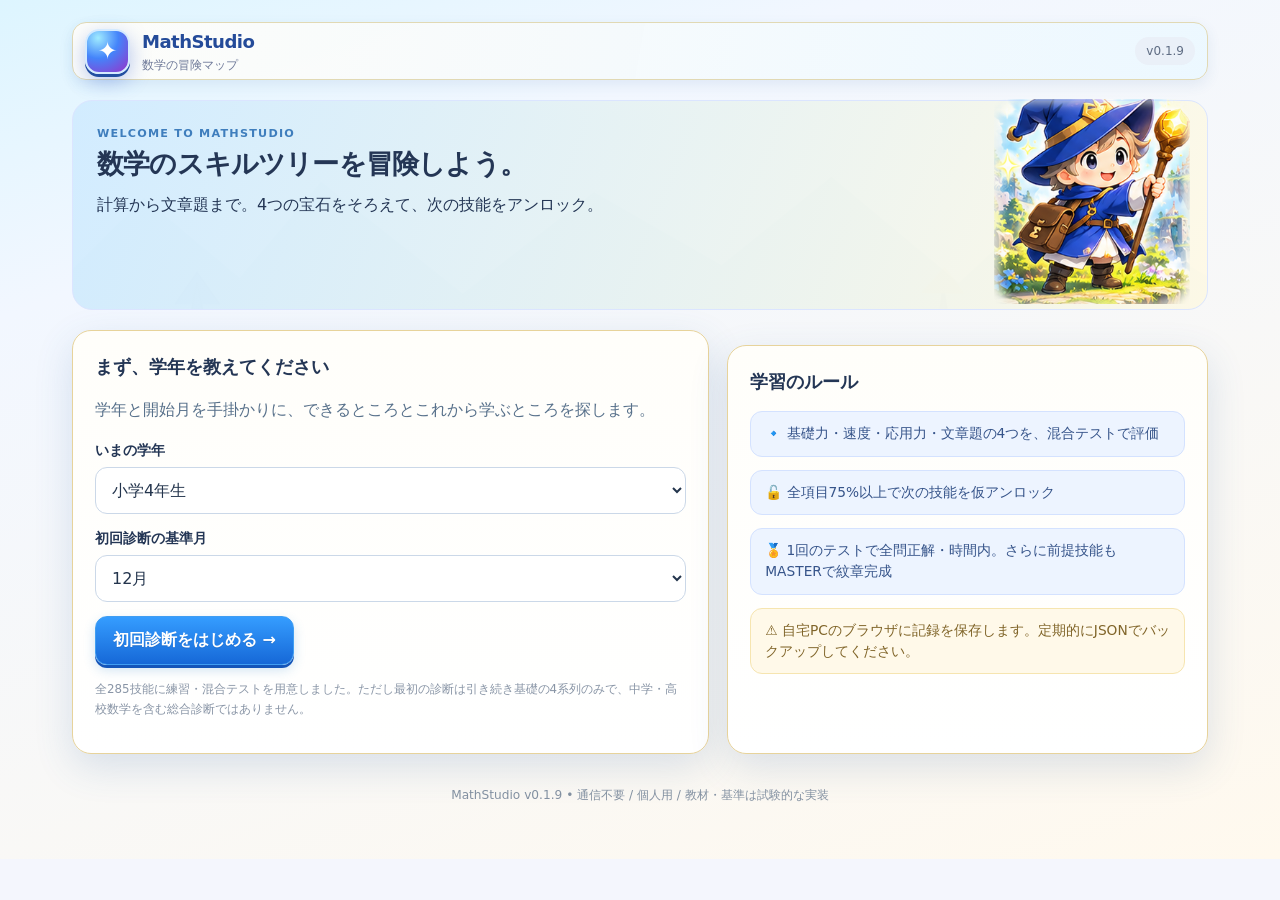
==== commit eaf924d9: "Release MathStudio v0.1.9 with all 285 skill lessons and exams" ====
--- a/index.html
+++ b/index.html
@@ -1,5 +1,5 @@
 <!doctype html>
-<html lang="ja"><head><meta charset="utf-8"><meta name="viewport" content="width=device-width,initial-scale=1"><meta name="color-scheme" content="light"><title>MathStudio v0.1.8 — 単独ファイル版</title><style>:root{--ink:#20304a;--muted:#65758b;--blue:#365ed6;--line:#dce5ef;--bg:#f4f6fd;--white:#fff;--green:#15805e;--shadow:0 12px 36px rgba(28,55,112,.07);font-family:system-ui,-apple-system,'Noto Sans JP','Yu Gothic',sans-serif;color:var(--ink);background:var(--bg);line-height:1.55}*{box-sizing:border-box}body{margin:0}button,input,select,textarea{font:inherit}button{cursor:pointer}button:disabled{cursor:not-allowed;opacity:.45}button:focus-visible,input:focus-visible,textarea:focus-visible,select:focus-visible{outline:3px solid #91abff;outline-offset:2px}h1,h2,h3,p{margin-top:0}h1{font-size:1.35rem;letter-spacing:-.03em}h2{font-size:1.13rem}h3{font-size:1rem;margin-bottom:8px}p{line-height:1.7}.shell{max-width:1180px;padding:22px 22px 54px;margin:auto}.topbar{display:flex;gap:12px;align-items:center;justify-content:space-between;margin-bottom:20px}.brand{display:flex;align-items:center;gap:12px;cursor:pointer}.logo{width:45px;height:45px;display:grid;place-items:center;border-radius:14px;background:linear-gradient(130deg,#2f5be3,#b77bdb);color:white;font-weight:900;font-size:24px;box-shadow:0 7px 18px #6480cc55}.brand strong{font-size:1.24rem;letter-spacing:-.03em}.brand small{display:block;color:var(--muted);font-size:.74rem}.top-actions{display:flex;gap:8px;flex-wrap:wrap}.pill{font-size:.75rem;color:#5f6d84;background:#eaf0f8;border-radius:100px;padding:5px 11px}.btn{background:var(--blue);border:1px solid var(--blue);color:white;font-weight:700;padding:11px 17px;border-radius:12px;box-shadow:0 4px 11px #4a64b322}.btn:hover{filter:brightness(.96)}.btn.secondary{color:#354769;background:white;border-color:var(--line);box-shadow:none}.btn.soft{color:#3157a6;background:#e9eeff;border-color:#e1e8ff;box-shadow:none}.btn.danger{color:#a93445;border:1px solid #ecc4cb;background:#fff5f6;box-shadow:none}.btn.small{font-size:.83rem;padding:7px 12px;border-radius:9px}.page-title{display:flex;align-items:end;justify-content:space-between;gap:15px;flex-wrap:wrap;margin-bottom:18px}.subtitle,.muted{color:var(--muted)}.subtitle{font-size:.9rem}.card{background:white;border:1px solid var(--line);border-radius:19px;box-shadow:var(--shadow);padding:22px}.card+.card{margin-top:15px}.grid2{display:grid;grid-template-columns:1.14fr .86fr;gap:18px}.grid2.equal{grid-template-columns:1fr 1fr}.flex{display:flex;align-items:center;gap:10px}.between{justify-content:space-between}.stack{display:grid;gap:13px}.notice{font-size:.86rem;padding:11px 14px;border-radius:12px;background:#edf4ff;border:1px solid #d4e2ff;color:#36548a}.notice.warn{background:#fff9e9;border-color:#f6e5b0;color:#806529}.notice.good{background:#eaf8f2;border-color:#bce8d6;color:#1a7355}.kicker{letter-spacing:.11em;text-transform:uppercase;font-size:.7rem;font-weight:800;color:#5a75b6}.hero{background:linear-gradient(135deg,#eaf0ff 0%,#ffffff 75%);border:1px solid #dbe5ff;border-radius:20px;padding:24px;margin-bottom:20px}.hero h1{font-size:1.7rem;margin-bottom:6px}.hero p{margin-bottom:0}.statgrid{display:grid;grid-template-columns:repeat(3,1fr);gap:10px}.stat{background:#f5f8fd;padding:16px;border-radius:14px}.stat strong{font-size:1.65rem;display:block;font-variant-numeric:tabular-nums}.stat small{color:var(--muted)}.nav{display:flex;gap:8px;flex-wrap:wrap;margin-bottom:17px}.nav button{border:0;background:#e8edf6;color:#465977;padding:10px 16px;border-radius:11px;font-weight:700}.nav button.active{background:#344f9e;color:white}.track{margin-top:24px}.track-header{display:flex;align-items:center;gap:10px;font-weight:800;margin-bottom:10px}.track-header span{width:33px;height:33px;border-radius:10px;display:grid;place-items:center;background:#eaf0ff;color:#4462bc;font-size:1.3rem}.skill-strip{display:flex;gap:13px;overflow-x:auto;padding:4px 5px 16px}.skill-card{min-width:207px;max-width:207px;text-align:left;border-radius:15px;background:white;border:1px solid #dce5ef;padding:15px;box-shadow:0 5px 16px #2d4e7a0b;position:relative;flex-shrink:0;color:var(--ink)}.skill-card:before{content:'→';position:absolute;top:48%;right:-14px;color:#a4b5c9;font-size:17px;z-index:1}.skill-card:last-child:before{display:none}.skill-card:hover{border-color:#819be9}.skill-card.locked{opacity:.63;background:#f5f7f9}.skill-card.master{background:#f0fcf7;border-color:#87d4b0}.skill-card.pending{background:#fffaf1;border-color:#dfc991}.skill-card.licensed{border-color:#8eabe9}.skill-grade{color:#7584a0;font-size:.72rem}.skill-name{font-weight:800;font-size:.9rem;min-height:44px;margin-top:3px}.skill-foot{font-size:.72rem;margin-top:9px;color:var(--muted)}.gems{display:flex;align-items:center;gap:9px;flex-wrap:wrap}.gem-box{text-align:center;min-width:44px}.gem{--gem:#97a1b4;width:29px;height:33px;display:block;margin:auto;position:relative;clip-path:polygon(25% 0%,75% 0%,100% 28%,85% 80%,50% 100%,15% 80%,0 28%);background:linear-gradient(130deg,#fff8,var(--gem) 32%,#091a2855 72%,var(--gem));border:0;filter:drop-shadow(0 1px 2px #51607133)}.gem:after{content:'';position:absolute;inset:5px 8px 10px 7px;background:#ffffff70;clip-path:polygon(0 0,100% 0,35% 100%)}.gem.gray{filter:grayscale(1);opacity:.29}.gem.bright{filter:drop-shadow(0 0 5px var(--gem)) saturate(1.4)}.gem-box label{display:block;margin-top:5px;font-size:.63rem;color:var(--muted)}.gem-box b{font-size:.72rem}.gem.small{width:17px;height:19px}.seal{width:47px;height:47px;display:grid;place-items:center;flex-shrink:0;border:2px solid #b3c1d7;border-radius:50%;font-weight:900;color:#b1bece;background:#fff;box-shadow:inset 0 0 0 3px #f3f6fb}.seal.master{border-color:#d6ac48;color:#9c6410;background:radial-gradient(circle,#fff9d9,#f5dfa3);box-shadow:0 0 15px #ffdd785c,inset 0 0 0 3px #fff3cd}.seal.pending{border-color:#d6af70;background:#fff8e9;color:#ab8749}.seal.license{color:#4c72ae;border-color:#adc2e6;background:#f1f6ff}.status{font-size:.77rem;font-weight:800;border-radius:25px;padding:4px 9px;background:#f0f3f8;color:#64758a;white-space:nowrap}.status.master{background:#e1f6ec;color:#087c55}.status.pending{background:#fff0d6;color:#985f22}.status.licensed{background:#e7efff;color:#3359a4}.skill-detail{display:grid;gap:14px}.requirements{font-size:.86rem;color:#65758a}.req-links{display:flex;flex-wrap:wrap;gap:6px}.req{font-size:.79rem;padding:7px 9px;background:#f0f4fa;border-radius:8px}.progress{height:9px;background:#e8edf4;border-radius:20px;overflow:hidden;margin:5px 0}.progress>div{height:100%;background:linear-gradient(90deg,#819ae2,#466ddd);border-radius:20px}.metricrow{display:grid;grid-template-columns:80px 1fr 46px;align-items:center;gap:11px;font-size:.83rem;padding:7px 0}.field{display:grid;gap:6px;margin:0 0 14px}.field label{font-weight:800;font-size:.86rem}.field input,.field select,.answer-input{width:100%;border:1px solid #cbd8e8;padding:12px;border-radius:12px;background:white;color:#24354d}.answer-input{font-size:1.16rem}.answer-input.formula{min-height:112px;resize:vertical;font-family:ui-monospace,Consolas,monospace}.hint{font-size:.81rem;color:var(--muted)}.question{background:#f7f9fd;border:1px solid #e6ebf5;border-radius:17px;padding:22px;margin:16px 0}.question p{font-size:1.21rem;font-weight:750;margin-bottom:0;line-height:1.8}.tag{border-radius:100px;font-size:.74rem;padding:4px 10px;background:#e6edff;color:#4764af;font-weight:800}.counter{color:var(--muted);font-size:.85rem}.qnav{display:flex;justify-content:center;gap:6px;flex-wrap:wrap;margin:16px 0}.qnav button{width:33px;height:33px;border:1px solid #d5deec;background:white;border-radius:10px;color:#59708a;font-size:.76rem}.qnav button.filled{background:#e9f0ff;border-color:#99b3fa}.qnav button.current{background:#385fcd;color:white;border-color:#385fcd}.timer{font-variant-numeric:tabular-nums;font-weight:900;font-size:1.55rem}.divider{height:1px;background:var(--line);margin:20px 0}.result-line{padding:12px 0;border-bottom:1px solid #e9eef6}.result-line:last-child{border:0}.result-line.ok{border-left:3px solid #29a67b;padding-left:12px}.result-line.bad{border-left:3px solid #d9686e;padding-left:12px}.result-line.review{border-left:3px solid #d6a94d;padding-left:12px}.result-prompt{font-size:.89rem;font-weight:700}.result-detail{font-size:.82rem;color:var(--muted)}.history-chart{width:100%;max-height:250px}.tabular{font-variant-numeric:tabular-nums}.footer{text-align:center;margin-top:32px;font-size:.76rem;color:#8290a1}.smallnote{font-size:.74rem;color:#8995a6}.diag-dots{display:flex;gap:8px;flex-wrap:wrap}.diag-dots span{padding:6px 10px;border-radius:20px;background:#eef2f8;font-size:.77rem}.diag-dots span.active{background:#dce8ff;color:#355fba;font-weight:800}.diag-dots span.done{background:#e1f5eb;color:#12815e}.loading{padding:50px;text-align:center}input[type=file]{width:100%}@media(max-width:760px){.shell{padding:13px 12px 30px}.grid2,.grid2.equal{grid-template-columns:1fr}.card{padding:16px}.hero{padding:18px}.topbar{align-items:flex-start}.top-actions{justify-content:flex-end}.stat strong{font-size:1.26rem}.stat{padding:10px}.skill-card{min-width:188px;max-width:188px}.question{padding:18px}.question p{font-size:1.08rem}.gem-box{min-width:37px}}
+<html lang="ja"><head><meta charset="utf-8"><meta name="viewport" content="width=device-width,initial-scale=1"><meta name="color-scheme" content="light"><title>MathStudio v0.1.9 — 単独ファイル版</title><style>:root{--ink:#20304a;--muted:#65758b;--blue:#365ed6;--line:#dce5ef;--bg:#f4f6fd;--white:#fff;--green:#15805e;--shadow:0 12px 36px rgba(28,55,112,.07);font-family:system-ui,-apple-system,'Noto Sans JP','Yu Gothic',sans-serif;color:var(--ink);background:var(--bg);line-height:1.55}*{box-sizing:border-box}body{margin:0}button,input,select,textarea{font:inherit}button{cursor:pointer}button:disabled{cursor:not-allowed;opacity:.45}button:focus-visible,input:focus-visible,textarea:focus-visible,select:focus-visible{outline:3px solid #91abff;outline-offset:2px}h1,h2,h3,p{margin-top:0}h1{font-size:1.35rem;letter-spacing:-.03em}h2{font-size:1.13rem}h3{font-size:1rem;margin-bottom:8px}p{line-height:1.7}.shell{max-width:1180px;padding:22px 22px 54px;margin:auto}.topbar{display:flex;gap:12px;align-items:center;justify-content:space-between;margin-bottom:20px}.brand{display:flex;align-items:center;gap:12px;cursor:pointer}.logo{width:45px;height:45px;display:grid;place-items:center;border-radius:14px;background:linear-gradient(130deg,#2f5be3,#b77bdb);color:white;font-weight:900;font-size:24px;box-shadow:0 7px 18px #6480cc55}.brand strong{font-size:1.24rem;letter-spacing:-.03em}.brand small{display:block;color:var(--muted);font-size:.74rem}.top-actions{display:flex;gap:8px;flex-wrap:wrap}.pill{font-size:.75rem;color:#5f6d84;background:#eaf0f8;border-radius:100px;padding:5px 11px}.btn{background:var(--blue);border:1px solid var(--blue);color:white;font-weight:700;padding:11px 17px;border-radius:12px;box-shadow:0 4px 11px #4a64b322}.btn:hover{filter:brightness(.96)}.btn.secondary{color:#354769;background:white;border-color:var(--line);box-shadow:none}.btn.soft{color:#3157a6;background:#e9eeff;border-color:#e1e8ff;box-shadow:none}.btn.danger{color:#a93445;border:1px solid #ecc4cb;background:#fff5f6;box-shadow:none}.btn.small{font-size:.83rem;padding:7px 12px;border-radius:9px}.page-title{display:flex;align-items:end;justify-content:space-between;gap:15px;flex-wrap:wrap;margin-bottom:18px}.subtitle,.muted{color:var(--muted)}.subtitle{font-size:.9rem}.card{background:white;border:1px solid var(--line);border-radius:19px;box-shadow:var(--shadow);padding:22px}.card+.card{margin-top:15px}.grid2{display:grid;grid-template-columns:1.14fr .86fr;gap:18px}.grid2.equal{grid-template-columns:1fr 1fr}.flex{display:flex;align-items:center;gap:10px}.between{justify-content:space-between}.stack{display:grid;gap:13px}.notice{font-size:.86rem;padding:11px 14px;border-radius:12px;background:#edf4ff;border:1px solid #d4e2ff;color:#36548a}.notice.warn{background:#fff9e9;border-color:#f6e5b0;color:#806529}.notice.good{background:#eaf8f2;border-color:#bce8d6;color:#1a7355}.kicker{letter-spacing:.11em;text-transform:uppercase;font-size:.7rem;font-weight:800;color:#5a75b6}.hero{background:linear-gradient(135deg,#eaf0ff 0%,#ffffff 75%);border:1px solid #dbe5ff;border-radius:20px;padding:24px;margin-bottom:20px}.hero h1{font-size:1.7rem;margin-bottom:6px}.hero p{margin-bottom:0}.statgrid{display:grid;grid-template-columns:repeat(3,1fr);gap:10px}.stat{background:#f5f8fd;padding:16px;border-radius:14px}.stat strong{font-size:1.65rem;display:block;font-variant-numeric:tabular-nums}.stat small{color:var(--muted)}.nav{display:flex;gap:8px;flex-wrap:wrap;margin-bottom:17px}.nav button{border:0;background:#e8edf6;color:#465977;padding:10px 16px;border-radius:11px;font-weight:700}.nav button.active{background:#344f9e;color:white}.track{margin-top:24px}.track-header{display:flex;align-items:center;gap:10px;font-weight:800;margin-bottom:10px}.track-header span{width:33px;height:33px;border-radius:10px;display:grid;place-items:center;background:#eaf0ff;color:#4462bc;font-size:1.3rem}.skill-strip{display:flex;gap:13px;overflow-x:auto;padding:4px 5px 16px}.skill-card{min-width:207px;max-width:207px;text-align:left;border-radius:15px;background:white;border:1px solid #dce5ef;padding:15px;box-shadow:0 5px 16px #2d4e7a0b;position:relative;flex-shrink:0;color:var(--ink)}.skill-card:before{content:'→';position:absolute;top:48%;right:-14px;color:#a4b5c9;font-size:17px;z-index:1}.skill-card:last-child:before{display:none}.skill-card:hover{border-color:#819be9}.skill-card.locked{opacity:.63;background:#f5f7f9}.skill-card.master{background:#f0fcf7;border-color:#87d4b0}.skill-card.pending{background:#fffaf1;border-color:#dfc991}.skill-card.licensed{border-color:#8eabe9}.skill-grade{color:#7584a0;font-size:.72rem}.skill-name{font-weight:800;font-size:.9rem;min-height:44px;margin-top:3px}.skill-foot{font-size:.72rem;margin-top:9px;color:var(--muted)}.gems{display:flex;align-items:center;gap:9px;flex-wrap:wrap}.gem-box{text-align:center;min-width:44px}.gem{--gem:#97a1b4;width:29px;height:33px;display:block;margin:auto;position:relative;clip-path:polygon(25% 0%,75% 0%,100% 28%,85% 80%,50% 100%,15% 80%,0 28%);background:linear-gradient(130deg,#fff8,var(--gem) 32%,#091a2855 72%,var(--gem));border:0;filter:drop-shadow(0 1px 2px #51607133)}.gem:after{content:'';position:absolute;inset:5px 8px 10px 7px;background:#ffffff70;clip-path:polygon(0 0,100% 0,35% 100%)}.gem.gray{filter:grayscale(1);opacity:.29}.gem.bright{filter:drop-shadow(0 0 5px var(--gem)) saturate(1.4)}.gem-box label{display:block;margin-top:5px;font-size:.63rem;color:var(--muted)}.gem-box b{font-size:.72rem}.gem.small{width:17px;height:19px}.seal{width:47px;height:47px;display:grid;place-items:center;flex-shrink:0;border:2px solid #b3c1d7;border-radius:50%;font-weight:900;color:#b1bece;background:#fff;box-shadow:inset 0 0 0 3px #f3f6fb}.seal.master{border-color:#d6ac48;color:#9c6410;background:radial-gradient(circle,#fff9d9,#f5dfa3);box-shadow:0 0 15px #ffdd785c,inset 0 0 0 3px #fff3cd}.seal.pending{border-color:#d6af70;background:#fff8e9;color:#ab8749}.seal.license{color:#4c72ae;border-color:#adc2e6;background:#f1f6ff}.status{font-size:.77rem;font-weight:800;border-radius:25px;padding:4px 9px;background:#f0f3f8;color:#64758a;white-space:nowrap}.status.master{background:#e1f6ec;color:#087c55}.status.pending{background:#fff0d6;color:#985f22}.status.licensed{background:#e7efff;color:#3359a4}.skill-detail{display:grid;gap:14px}.requirements{font-size:.86rem;color:#65758a}.req-links{display:flex;flex-wrap:wrap;gap:6px}.req{font-size:.79rem;padding:7px 9px;background:#f0f4fa;border-radius:8px}.progress{height:9px;background:#e8edf4;border-radius:20px;overflow:hidden;margin:5px 0}.progress>div{height:100%;background:linear-gradient(90deg,#819ae2,#466ddd);border-radius:20px}.metricrow{display:grid;grid-template-columns:80px 1fr 46px;align-items:center;gap:11px;font-size:.83rem;padding:7px 0}.field{display:grid;gap:6px;margin:0 0 14px}.field label{font-weight:800;font-size:.86rem}.field input,.field select,.answer-input{width:100%;border:1px solid #cbd8e8;padding:12px;border-radius:12px;background:white;color:#24354d}.answer-input{font-size:1.16rem}.answer-input.formula{min-height:112px;resize:vertical;font-family:ui-monospace,Consolas,monospace}.hint{font-size:.81rem;color:var(--muted)}.question{background:#f7f9fd;border:1px solid #e6ebf5;border-radius:17px;padding:22px;margin:16px 0}.question p{font-size:1.21rem;font-weight:750;margin-bottom:0;line-height:1.8}.tag{border-radius:100px;font-size:.74rem;padding:4px 10px;background:#e6edff;color:#4764af;font-weight:800}.counter{color:var(--muted);font-size:.85rem}.qnav{display:flex;justify-content:center;gap:6px;flex-wrap:wrap;margin:16px 0}.qnav button{width:33px;height:33px;border:1px solid #d5deec;background:white;border-radius:10px;color:#59708a;font-size:.76rem}.qnav button.filled{background:#e9f0ff;border-color:#99b3fa}.qnav button.current{background:#385fcd;color:white;border-color:#385fcd}.timer{font-variant-numeric:tabular-nums;font-weight:900;font-size:1.55rem}.divider{height:1px;background:var(--line);margin:20px 0}.result-line{padding:12px 0;border-bottom:1px solid #e9eef6}.result-line:last-child{border:0}.result-line.ok{border-left:3px solid #29a67b;padding-left:12px}.result-line.bad{border-left:3px solid #d9686e;padding-left:12px}.result-line.review{border-left:3px solid #d6a94d;padding-left:12px}.result-prompt{font-size:.89rem;font-weight:700}.result-detail{font-size:.82rem;color:var(--muted)}.history-chart{width:100%;max-height:250px}.tabular{font-variant-numeric:tabular-nums}.footer{text-align:center;margin-top:32px;font-size:.76rem;color:#8290a1}.smallnote{font-size:.74rem;color:#8995a6}.diag-dots{display:flex;gap:8px;flex-wrap:wrap}.diag-dots span{padding:6px 10px;border-radius:20px;background:#eef2f8;font-size:.77rem}.diag-dots span.active{background:#dce8ff;color:#355fba;font-weight:800}.diag-dots span.done{background:#e1f5eb;color:#12815e}.loading{padding:50px;text-align:center}input[type=file]{width:100%}@media(max-width:760px){.shell{padding:13px 12px 30px}.grid2,.grid2.equal{grid-template-columns:1fr}.card{padding:16px}.hero{padding:18px}.topbar{align-items:flex-start}.top-actions{justify-content:flex-end}.stat strong{font-size:1.26rem}.stat{padding:10px}.skill-card{min-width:188px;max-width:188px}.question{padding:18px}.question p{font-size:1.08rem}.gem-box{min-width:37px}}
 /* Prevent long horizontal skill strips from collapsing the detail panel. */
 .grid2{grid-template-columns:minmax(0,1.14fr) minmax(310px,.86fr)}.grid2.equal{grid-template-columns:repeat(2,minmax(0,1fr))}.grid2>*{min-width:0}.skill-strip{max-width:100%}
 @media(max-width:760px){.grid2,.grid2.equal{grid-template-columns:minmax(0,1fr)}}
@@ -288,7 +288,7 @@
 return{skills,byId,stages,stageById,strands,ranges,visibleSkills,modeForSkill};
 });
 
-/* Working sample. IDs deliberately align with curriculum_285_v0.1.json; the links below are a prototype subgraph, NOT the complete 485-link DAG. */
+/* All 285 proposed curriculum skills have offline problem families; historical 15 prerequisites are preserved for legacy progress compatibility. */
 (function(root,factory){const v=factory();if(typeof module==='object'&&module.exports)module.exports=v;else root.MathSkills=v;})(typeof globalThis==='object'?globalThis:this,function(){
 const proposed=typeof module==='object'&&module.exports?require('./catalog.js'):globalThis.MathCatalog;
 const s=(id,title,grade,month,kind,track,prereq=[],note='')=>({id,title,grade,month,kind,track,prereq,note});
@@ -322,6 +322,16 @@
  // "extra" keeps placement diagnosis on its original four validated tracks.
  skills.push(s(id,item.title,grade,6,'extended','extra',[...item.prereq],item.area));
 }
+// v0.1.9: all 285 catalog skills are represented in the playable lesson catalog.
+// Historical 15 prerequisite definitions are left intact for backward compatibility.
+// New lessons use the proposed catalog's exact prerequisite DAG.
+const STAGE_GRADES={'E1':1,'E2':2,'E3':3,'E4':4,'E5':5,'E6':6,'J1':7,'J2':8,'J3':9,'H-I':10,'H-A':11,'H-II':12,'H-B':13,'H-III':14,'H-C':15};
+for(const item of proposed.skills){
+ if(playableIds.has(item.id))continue;
+ skills.push(s(item.id,item.title,STAGE_GRADES[item.stage]||6,6,'advanced','extra',[...item.prereq],item.area));
+}
+if(skills.length!==proposed.skills.length)throw Error('Lesson catalog and map differ in size');
+if(new Set(skills.map(x=>x.id)).size!==skills.length)throw Error('Duplicate lesson skill');
 const tracks=[{id:'add',title:'たし算',icon:'＋'},{id:'mul',title:'かけ算',icon:'×'},{id:'div',title:'わり算',icon:'÷'},{id:'frac',title:'分数',icon:'½'}];
 function completedBefore(skill,g,m){if(skill.grade<g)return true;if(skill.grade>g)return false;const i=x=>x>=4?x-4:x+8;return i(skill.month)<i(m);}
 function startingIndex(track,grade,month){const list=skills.filter(s=>s.track===track);let idx=list.findIndex(s=>!completedBefore(s,grade,month));if(idx<0)return list.length-1;return Math.max(0,idx-1);}
@@ -490,7 +500,7 @@
   return {grade,parse};
 });
 
-/* MathStudio v0.1.8 — hand-authored families for the new curriculum skills.
+/* MathStudio v0.1.9 — hand-authored families for the new curriculum skills.
    A template is NOT considered reliable without the dedicated test battery.
    All numbers and answers remain generated locally, with no network/API calls. */
 (function(root,factory){const v=factory();if(typeof module==='object'&&module.exports)module.exports=v;else root.MathExtendedQuestions=v;})(typeof globalThis==='object'?globalThis:this,function(){
@@ -911,8 +921,1066 @@
 return {makeQuestion};
 });
 
+/* MathStudio v0.1.9: individually mapped practice generators for remaining curriculum.
+   Focus: correctly gradable numeric/fraction facts and reasoned-choice items.
+   Geometry constructions, free proofs, modeling and advanced symbolic algebra are
+   sampled with structured tasks, NOT claimed to assess complete open-ended mastery.
+*/
+(function(root,factory){const v=factory();if(typeof module==='object'&&module.exports)module.exports=v;else root.MathAdvancedQuestions=v;})(typeof globalThis==='object'?globalThis:this,function(){
+'use strict';
+const U=(a,b,r)=>Math.floor(r()*(b-a+1))+a, P=(a,r)=>a[U(0,a.length-1,r)];
+const gcd=(a,b)=>b?gcd(b,a%b):Math.abs(a);
+const F=(a,b=1)=>{if(b<0){a=-a;b=-b}const d=gcd(a,b);return b/d===1?String(a/d):`${a/d}/${b/d}`};
+const fmt=v=>typeof v==='number'?(Number.isInteger(v)?String(v):String(Math.round(v*1000000)/1000000)):String(v);
+const PI=3.14;
+let seq=0;
+function makeQuestion(skill,category='basic',r=Math.random){
+ const id=skill.id, ix=category==='basic'?0:category==='application'?1:2;
+ const n=(a,b)=>U(a,b,r),p=a=>P(a,r), a=n(2,8), b=n(2,8), c=n(2,6), d=n(2,6), k=ix+1;
+ const out=(answer,prompt,meta={})=>({id:`advanced_${Date.now().toString(36)}_${seq++}`,skillId:id,category,prompt,answer,displayAnswer:meta.displayAnswer||fmt(answer),inputMode:meta.options?'choice':'value',options:meta.options||undefined,hint:meta.hint||'数量の関係、定義や公式を確認してみよう。',archetype:`${id}:${category}`,assessmentScope:meta.scope||'structured'});
+ const num=(v,t)=>out(v,t);
+ const fr=(v,t)=>out(v,t,{displayAnswer:fmt(v)});
+ // Multiple-choice distractors are supplied as distinctly worded conceptual alternatives.
+ // The correct answer is shuffled, so fixed-choice strategies cannot earn points.
+ const ch=(question,correct,others)=>{
+  const pool=[correct,...others.filter(x=>x!==correct)].filter((x,i,self)=>self.indexOf(x)===i);
+  if(pool.length<3)throw Error('Need 3 distinct options: '+id);
+  for(let i=pool.length-1;i>0;i--){let j=n(0,i);[pool[i],pool[j]]=[pool[j],pool[i]]}
+  let ans=pool.indexOf(correct)+1;
+  return out(ans,question,{options:pool,displayAnswer:`${ans}. ${correct}`,scope:'conceptual-check'});
+ };
+ const rational=(top,den,t)=>out(top/den,t,{displayAnswer:F(top,den)});
+ const z=n(1,9),z2=n(1,8), t=n(2,7), w=n(3,8), y=n(2,6);
+ const roots=[a,b].sort((x,y)=>x-y);
+ switch(id){
+// ---- Remaining grade 3–4: concrete numeracy / spatial and data ----
+case 'e3.number.expression_diagram':{
+ const total=a+b+c;
+ if(ix===0)return num(total,`テープ図は左から「${a}」「${b}」「${c}」の3区間でできています。全体の長さを式にして求めると？`);
+ if(ix===1)return num(b+c,`全体${total}、左の区間${a}のテープ図です。残りの2区間の長さの合計は？`);
+ return num(a+b,`赤いテープが${a}cm、青いテープが${b}cm、緑が${c}cmです。赤と青の区間を合わせた長さは何cm？`);
+}
+case 'e3.geometry.spheres':{
+ const radius=n(2,19);
+ if(ix===0)return num(radius*2,`球の半径が${radius}cmです。直径は何cm？`);
+ if(ix===1)return num(radius,`球の直径が${radius*2}cmです。半径は何cm？`);
+ return num(radius*2,`半径が${radius}cmの球形のボールを中心を通って切ります。切り口の最大の円の直径は何cm？`);
+}
+case 'e3.geometry.isosceles_equilateral':{
+ const side=n(3,15),base=n(2,12);
+ if(ix===0)return num(side*3,`一辺${side}cmの正三角形の周の長さは何cm？`);
+ if(ix===1)return num(side*2+base,`同じ長さの2辺${side}cm、底辺${base}cmの二等辺三角形。周の長さは？`);
+ return num(180-2*(n(3,7)*10),`二等辺三角形の2つの底角はともに${n(3,7)*10}度です。頂角は？`);
+}
+case 'e4.number.large_numbers_trillions':{
+ const power=ix===0?8:ix===1?12:9;const digit=n(1,9);
+ return num(digit,`${digit}×10^${power} の数で、10^${power} の位の数字は？`);
+}
+case 'e4.number.decimal_div_integer':{
+ const divisor=n(2,8),q=n(11,88),scale=ix===2?100:10;
+ return rational(q,scale,`${fmt(q*divisor/scale)} ÷ ${divisor} の答えは？`);
+}
+case 'e4.number.symbols_formula':{
+ const x=n(2,12),total=x*a+b;
+ if(ix===0)return num(total,`□を${x}とします。「□×${a}＋${b}」に値を代入した結果は？`);
+ if(ix===1)return num(x,`□×${a}＋${b}＝${total}。□の値は？`);
+ return num(x,`1冊${a}円のノートを□冊買い、送料${b}円を足すと${total}円でした。□は何冊？`);
+}
+case 'e4.geometry.parallel_perpendicular':{
+ const angle=n(1,8)*10, intersections=n(2,10);
+ if(ix===0)return num(90-angle,`直角90度を${angle}度と別の角に分けました。もう一方の角度は？（垂直の理解）`);
+ if(ix===1)return num(4*intersections,`垂直な2直線が別々の場所で${intersections}組交わっています。直角は全部で何個？`);
+ return num(90,`縦横の道路が垂直に交わる交差点（道幅${n(2,9)}m）で、道路のなす角は何度？`);
+}
+case 'e4.geometry.quadrilaterals':{
+ const side=n(3,16),parallel=n(2,8);
+ if(ix===0)return num(side*4,`4辺がすべて${side}cmのひし形があります。周の長さは？`);
+ if(ix===1)return ch(`辺${side}cmを持つ四角形で、2組の向かい合う辺が平行なら何という図形？`,'平行四辺形',['直角三角形','円','必ず台形で平行四辺形ではない']);
+ return num((side+parallel)*2,`向かい合う辺がそれぞれ等しく、辺の長さ${side}cmと${parallel}cmの平行四辺形。周の長さは？`);
+}case 'e4.geometry.rectangles_cubes':{
+ const count=n(2,15);
+ if(ix===0)return num(count*12,`直方体が別々に${count}個あります。辺は全部で何本？`);
+ if(ix===1)return num(count*8,`立方体が${count}個、重ならずにあります。頂点は全部で何個？`);
+ return num(count*6,`積み木の立方体${count}個の面を、1個ずつばらばらに数えると全部で何枚？`);
+}
+case 'e4.geometry.nets_views':{
+ const count=n(2,13);
+ if(ix===0)return num(count*6,`立方体を${count}個、それぞれ展開すると正方形の面は全部で何枚？`);
+ if(ix===1)return num(count*3,`直方体が${count}個あります。各直方体の向かい合う面の組は3組。全部で何組？`);
+ return num(count*6,`立方体の紙模型を${count}個作ります。面用の正方形は何枚必要？`);
+}
+case 'e4.geometry.position_space':{
+ const xx=n(1,8),yy=n(1,8);
+ if(ix===0)return num(xx,`空間の位置を (x,y,z)=(${xx},${yy},${z}) と表します。x座標はいくつ？`);
+ if(ix===1)return num(yy+2,`点(${xx},${yy},${z})をy方向へ2移動します。新しいy座標は？`);
+ return num(z+3,`倉庫の棚位置が(${xx},${yy},${z})です。高さ方向を3段上げるとz座標はいくつ？`);
+}
+case 'e4.functions.co_variation':{
+ const slope=n(2,7),x=n(2,10),inter=n(1,8);
+ if(ix===0)return num(slope*x+inter,`xとyの関係が y=${slope}x+${inter} です。x=${x} のときyは？`);
+ if(ix===1)return num(slope*2,`xが1増えるとyが${slope}増える表があります。xが2増えるとyはいくつ増える？`);
+ return num(slope*x,`1本${slope}円の鉛筆をx本買います。x=${x}のとき代金は何円？`);
+}
+case 'e4.functions.simple_proportion':{
+ const rate=n(2,9),x=n(3,12);
+ if(ix===0)return num(rate*x,`比例 y=${rate}x で、x=${x}のときyは？`);
+ if(ix===1)return num(rate,`比例する量はx=${x}でy=${rate*x}。比例定数はいくつ？`);
+ return num(rate*x,`1本${rate}cmのひもを${x}本並べます。長さの合計は何cm？`);
+}
+case 'e4.functions.simple_percent':{
+ const total=n(2,12)*10,part=total/2;
+ if(ix===0)return num(50,`全体${total}個の半分は、全体の何%？`);
+ if(ix===1)return num(part,`${total}個の50%に当たる個数は？`);
+ return num(total/4,`${total}円の商品の25%に当たる金額は何円？`);
+}
+case 'e4.data.two_way_table':{
+ const q=n(3,13),r1=n(2,9),r2=n(2,9);
+ if(ix===0)return num(q+r1,`2次元表：男子の徒歩${q}人、自転車${r1}人。男子の合計は？`);
+ if(ix===1)return num(q+r2,`2次元表：男子の徒歩${q}人、女子の徒歩${r2}人。徒歩の合計は？`);
+ return num(q+r1+r2,`通学方法の表から、徒歩の男子${q}人・女子${r2}人、自転車の男子${r1}人。これら3区分の合計は？`);
+}
+case 'e4.data.line_graph':{
+ const first=n(12,25),grow=n(2,9),next=first+grow;
+ if(ix===0)return num(grow,`折れ線グラフで月曜${first}℃、火曜${next}℃でした。何℃上がった？`);
+ if(ix===1)return num(next+grow,`月曜${first}、火曜${next}と同じ増加幅なら、水曜の値は？`);
+ return num(first,`折れ線グラフで火曜が${next}℃、月曜から${grow}℃上昇しました。月曜は何℃？`);
+}
+// ---- Grade 5: fractions, geometry, ratios & statistics ----
+case 'e5.number.even_odd':{
+ const even=2*n(2,50),odd=2*n(2,50)+1;
+ if(ix===0)return num(even+2,`${even}の次に来る偶数は？`);
+ if(ix===1)return num((even+odd)%2,`偶数${even}と奇数${odd}を足した数を2で割った余りは？`);
+ return num(even+odd,`番号が偶数${even}番と奇数${odd}番の札があります。番号の合計は？`);
+}
+case 'e5.number.multiples_divisors':{
+ if(ix===0)return num(a*4,`${a}の4倍は？`);
+ if(ix===1)return num(a,`${a*6}の約数で、${a}と等しい数を答えてください。`);
+ return num(a*5,`${a}日ごとに開くイベントの5回後は、初回を0日として何日後？`);
+}
+case 'e5.number.gcd_lcm':{
+ const m=n(2,9),v=n(2,6);
+ if(ix===0)return num(m,`${m*2} と ${m*3} の最大公約数は？`);
+ if(ix===1)return num(m*6,`${m*2} と ${m*3} の最小公倍数は？`);
+ return num(m*6,`${m*2}分ごとと${m*3}分ごとに鳴る2つのベルは、同時に鳴ってから何分後に再び同時に鳴る？`);
+}
+case 'e5.number.fraction_reduce':{
+ const den=n(3,9),x=n(1,den-1),mul=n(2,6);
+ if(ix===0)return rational(x,den,`${x*mul}/${den*mul} を約分した値を答えてください。`);
+ if(ix===1)return rational(x,den,`${x*mul}/${den*mul} と等しい、できるだけ簡単な分数は？`);
+ return rational(x,den,`ケーキを${den*mul}等分して${x*mul}切れ食べました。食べた割合を約分した分数は？`);
+}
+case 'e5.number.fraction_common_denominator':{
+ const aa=n(2,7),bb=n(2,8),den=aa*bb;
+ if(ix===0)return num(bb,`1/${aa} を分母${den}の分数に直すと、分子は？`);
+ if(ix===1)return num(aa,`1/${bb} を分母${den}の分数に直すと、分子は？`);
+ return num(den,`分母${aa}と分母${bb}の通分で、共通分母として確実に使える${aa}×${bb}の値は？`);
+}
+case 'e5.number.fraction_add_unlike':{
+ const x=n(1,4),y=n(1,5),den=n(2,6),den2=n(2,6),v=x/den+y/den2;
+ return rational(x*den2+y*den,den*den2,ix===0?`${x}/${den} ＋ ${y}/${den2} の値は？`:ix===1?`通分して計算：${x}/${den} ＋ ${y}/${den2} ＝ □。□ は？`:`${x}/${den}Lと${y}/${den2}Lを合わせると何L？`);
+}
+case 'e5.number.fraction_sub_unlike':{
+ const den=n(2,8),q=n(2,6),top=n(2,6);const v=(top*q+1)/(den*q)-1/den;
+ return rational(top,den,ix===0?`${top*q+1}/${den*q} − 1/${den*q} は？`:ix===1?`${top}/${den} ＋ 1/${den*q} − 1/${den*q} は？`:`${top*q+1}/${den*q}Lから1/${den*q}Lを引きます。残りは何L？`);
+}
+case 'e5.number.fraction_decimal_convert':{
+ const nume=n(1,9),den=ix===2?5:10;
+ if(ix===0)return rational(nume,10,`小数 ${fmt(nume/10)} を分数で答えてください。`);
+ if(ix===1)return num(nume/10,`${nume}/10 を小数で答えてください。`);
+ return num(nume/den,`1mの${nume}/${den}は、1mの何倍？（小数または分数）`);
+}
+case 'e5.number.decimal_times_decimal':{
+ const x=n(11,85),y=n(11,48);return rational(x*y,100,ix===0?`${fmt(x/10)} × ${fmt(y/10)} ＝ □`:ix===1?`小数の積：${fmt(x/10)} × ${fmt(y/10)} を計算。`:`${fmt(x/10)}mのリボンを${fmt(y/10)}倍すると何m？`);
+}
+case 'e5.number.decimal_div_decimal':{
+ const divisor=n(12,35),q=n(2,14),v=divisor*q/10;
+ return num(q,ix===0?`${fmt(v)} ÷ ${fmt(divisor/10)} ＝ □`:ix===1?`□ × ${fmt(divisor/10)} ＝ ${fmt(v)}。□は？`:`${fmt(v)}Lの液体を${fmt(divisor/10)}Lずつ分けると何本できる？`);
+}
+case 'e5.number.fraction_times_integer':{
+ const den=n(3,9),top=n(1,den-1),x=n(2,8);return rational(top*x,den,ix===0?`${top}/${den} × ${x} は？`:ix===1?`分数のかけ算：${x} × ${top}/${den} の値は？`:`${top}/${den}L入りを${x}本用意しました。全部で何L？`);
+}
+case 'e5.number.fraction_div_integer':{
+ const den=n(2,7),top=n(1,den),x=n(2,8);return rational(top,den*x,ix===0?`${top}/${den} ÷ ${x} は？`:ix===1?`分数を整数で割る：${top}/${den} ÷ ${x} の値は？`:`${top}/${den}Lのジュースを${x}人で等分すると1人何L？`);
+}
+case 'e5.geometry.polygons_regular':{
+ const sides=n(3,10);if(ix===0)return num(sides,`正${sides}角形の辺の数は？`);
+ if(ix===1)return num(sides*(sides-3)/2,`${sides}角形で、隣り合わない頂点どうしを結ぶ対角線は全部で何本？`);
+ return num(sides*a,`正${sides}角形の一辺が${a}cmのとき、周りの長さは何cm？`);
+}
+case 'e5.geometry.congruent_figures':{
+ const len=n(3,18),angle=n(3,14)*10;
+ if(ix===0)return num(len,`合同な2つの三角形で一方の対応辺が${len}cm。もう一方の対応辺は何cm？`);
+ if(ix===1)return num(angle,`合同な2つの三角形の対応する角の一つが${angle}度。もう一方は何度？`);
+ return ch(`対応する辺が${len}cmの合同な図形について、常に成り立つのは？`,'対応する角の大きさも等しい',['面積だけが倍になる','対応する角は必ず異なる','対応する辺の長さは必ず半分になる']);
+}
+case 'e5.geometry.triangle_angle_sum':{
+ const x=n(30,70),y=n(30,70);return num(180-x-y,ix===0?`三角形の2つの内角が${x}度と${y}度。残りは？`:ix===1?`三角形の内角の和180度。${x}度、${y}度以外の角度は？`:`三角形の形をした看板の2つの角が${x}度、${y}度です。3つ目は何度？`);
+}
+case 'e5.geometry.polygon_angle_sum':{
+ const sides=n(4,9);if(ix===0)return num((sides-2)*180,`${sides}角形の内角の和は何度？`);
+ if(ix===1)return num(sides-2,`${sides}角形は1つの頂点から線を引くと何個の三角形に分けられる？`);
+ return num((sides-2)*180,`正${sides}角形のすべての内角を足すと何度？`);
+}
+case 'e5.geometry.triangle_area':{
+ const h=n(2,12),base=n(2,12);return num(base*h/2,ix===0?`三角形の底辺${base}cm、高さ${h}cm。面積は何cm²？`:ix===1?`底辺${base}cmの三角形の高さが${h}cm。面積は？`:`旗の形が底辺${base}m、高さ${h}mの三角形です。面積は何m²？`);
+}
+case 'e5.geometry.parallelogram_area':{
+ const base=n(3,20),h=n(2,13);return num(base*h,ix===0?`平行四辺形の底辺${base}cm、高さ${h}cm。面積は？`:ix===1?`平行四辺形の面積を「底辺×高さ」で求めます。底辺${base}、高さ${h}なら？`:`平行四辺形の花壇が底辺${base}m、高さ${h}m。面積は何m²？`);
+}
+case 'e5.geometry.trapezoid_rhombus_area':{
+ const h=n(2,12),b1=n(3,14),b2=n(3,14);
+ if(ix===0)return num((b1+b2)*h/2,`台形の上底${b1}cm、下底${b2}cm、高さ${h}cm。面積は？`);
+ if(ix===1)return num(b1*b2/2,`ひし形の対角線の長さが${b1}cmと${b2}cm。面積は？`);
+ return num((b1+b2)*h/2,`台形の土地の上底${b1}m、下底${b2}m、高さ${h}m。面積は何m²？`);
+}
+case 'e5.geometry.circle_circumference':{
+ const rad=n(2,12);return num(rad*(ix===1?2:2)*PI,ix===0?`半径${rad}cmの円周を円周率3.14で求めると？`:ix===1?`直径${rad*2}cmの円周は？ 円周率3.14。`:`半径${rad}mの円形の池の周りを1周すると何m？（円周率3.14）`);
+}
+case 'e5.geometry.prism_cylinder':{
+ const side=n(3,10),count=n(2,10);
+ if(ix===0)return num(side+2,`${side}角柱の面の数は？`);
+ if(ix===1)return num(side*2,`${side}角柱の頂点の数は？`);
+ return num(count*3,`別々の円柱を${count}個用意しました。1個につき側面1つ・底面2つなら、面は合計何つ？`);
+}
+case 'e5.geometry.volume_units':{
+ const x=n(2,8);if(ix===0)return num(x*1000000,`${x}m³ は何cm³？`);
+ if(ix===1)return num(x*1000,`${x}L は何cm³？`);
+ return num(x*1000,`水${x}Lは何cm³ですか？`);
+}
+case 'e5.geometry.rect_prism_volume':{
+ const h=n(2,9),l=n(2,9),v=n(2,9);return num(h*l*v,ix===0?`直方体の縦${h}cm、横${l}cm、高さ${v}cm。体積は？`:ix===1?`底面積${h*l}cm²、高さ${v}cmの直方体の体積は？`:`縦${h}cm、横${l}cm、深さ${v}cmの水槽の容量は何cm³？`);
+}
+case 'e5.functions.unit_rate':{
+ const rate=n(2,18),people=n(3,9);return num(rate,ix===0?`${people}人で${people*rate}個のパンを等分します。1人何個？`:ix===1?`${people}m²の畑で${people*rate}kg収穫しました。1m²当たり何kg？`:`${people}枚で${people*rate}円の紙です。1枚当たり何円？`);
+}
+case 'e5.functions.speed':{
+ const rate=n(10,85),hour=n(2,6);if(ix===0)return num(rate*hour,`時速${rate}kmで${hour}時間進むと何km？`);
+ if(ix===1)return num(rate,`${hour}時間で${rate*hour}km進みました。時速は何km？`);
+ return num(hour,`${rate}km/hの自転車で${rate*hour}km走ります。何時間？`);
+}
+case 'e5.functions.percentage':{
+ const x=n(2,12)*100,per=p([10,20,25,50]);if(ix===0)return num(x*per/100,`${x}円の${per}%はいくら？`);
+ if(ix===1)return num(per,`${x}円のうち${x*per/100}円は何%？`);
+ return num(x-x*per/100,`${x}円の品物を${per}%引きで購入しました。代金は？`);
+}
+case 'e5.functions.proportion_relation':{
+ const rate=n(2,13),x=n(2,12),x2=n(2,8);
+ if(ix===0)return num(rate*x,`比例 y=${rate}xでx=${x}ならyは？`);
+ if(ix===1)return num(rate,`比例表でx=${x}のときy=${rate*x}です。比例定数は？`);
+ return num(rate*x2,`1冊${rate}円の本を${x2}冊買います。比例する代金は何円？`);
+}
+case 'e5.data.average':{
+ const x=n(2,10),mid=n(3,12),high=n(4,14);const arr=[x,mid,high];if(ix===0)return num((x+mid+high)/3,`${x}, ${mid}, ${high} の平均は？`);
+ if(ix===1)return num(x+mid+high,`3つの値${x},${mid},${high}の合計は？（平均の準備）`);
+ return num((x+mid+high)/3,`3日間に${x}個、${mid}個、${high}個の工作を作りました。1日平均は？`);
+}
+case 'e5.data.pie_graph':{
+ const pct=p([5,10,15,20,25,30,35,40,45,50,55,60,65,70,75,80,85,90]);if(ix===0)return num(360*pct/100,`円グラフの${pct}%に相当する中心角は何度？`);
+ if(ix===1)return num(pct,`全体200人中${pct*2}人の区分は、円グラフの何%？`);
+ return num(pct*3,`帯グラフで${pct}%が青です。全体300人のうち青は何人？`);
+}
+case 'e5.data.statistical_problem_solving':{
+ const count=n(3,12),scores=n(6,17),spread=n(2,7);
+ if(ix===0)return num(scores,`${count}人のデータの合計が${count*scores}点です。平均は？`);
+ if(ix===1)return num(spread,`2つの学校の記録を比較します。A校の最大${scores+spread}点・最小${scores}点の範囲は何点？`);
+ return num(scores*4,`4人の得点が${scores-2}, ${scores-1}, ${scores+1}, ${scores+2}点でした。合計は？`);
+}
+case 'e6.number.reciprocal':{
+ const x=n(2,9),y=n(2,9);if(ix===0)return rational(y,x,`${x}/${y} の逆数は？`);
+ if(ix===1)return num(1/x,`${x} の逆数は？`);
+ return rational(y,x,`速さを${x}/${y}倍するとき、元に戻すために掛ける倍率は？`);
+}
+case 'e6.number.fraction_times_fraction':{
+ const x=n(1,7),y=n(2,9),z=n(1,8),w=n(2,9);return rational(x*z,y*w,ix===0?`${x}/${y} × ${z}/${w} ＝ □`:ix===1?`分数同士の積 ${z}/${w} × ${x}/${y} は？`:`${x}/${y}Lの${z}/${w}倍の水は何L？`);
+}
+case 'e6.number.fraction_div_fraction':{
+ const x=n(1,7),y=n(2,9),z=n(1,8),w=n(2,9);return rational(x*w,y*z,ix===0?`${x}/${y} ÷ ${z}/${w} ＝ □`:ix===1?`分数で割る計算：${x}/${y} ÷ ${z}/${w} は？`:`${x}/${y}Lを、${z}/${w}Lずつ分けると何杯分？`);
+}
+case 'e6.number.mixed_numbers':{
+ const x=n(1,6),y=n(1,8);return rational(2*x+y,2,ix===0?`${x} ＋ ${y}/2 ＝ □`:ix===1?`${x} ＋ 1/2 ＋ ${y-1}/2 ＝ □`:`${x}Lと${y}/2Lの水を合わせると何L？`);
+}
+case 'e6.number.letter_expressions':{
+ const x=n(2,9),v=n(2,9);if(ix===0)return num(x*v,`a=${v}のとき、${x}a の値は？`);
+ if(ix===1)return num(x*v+3,`a=${v}のとき ${x}a+3 の値は？`);
+ return num(x*v,`1箱${x}個入りの箱がa箱です。a=${v}なら何個？`);
+}
+case 'e6.geometry.enlarge_reduce':{
+ const len=n(3,15),factor=n(2,5);if(ix===0)return num(len*factor,`1辺${len}cmを${factor}倍に拡大すると何cm？`);
+ if(ix===1)return num(len,`長さ${len*factor}cmを1/${factor}に縮小すると何cm？`);
+ return num(len*factor*factor,`面積${len}cm²の図形を縦横${factor}倍に拡大しました。面積は何cm²？`);
+}
+case 'e6.geometry.line_symmetry':{
+ const x=n(3,16),y=n(2,12);
+ if(ix===0)return num(-x,`点(${x},${y})をy軸に関して線対称に移すと、x座標は？`);
+ if(ix===1)return num(-y,`点(${x},${y})をx軸に関して線対称に移すと、y座標は？`);
+ return num(x,`川の中心線を対称軸とし、岸から${x}m離れた位置の反対側の対称点も、岸から何m離れる？`);
+}
+case 'e6.geometry.point_symmetry':{
+ const x=n(2,16),y=n(2,12);
+ if(ix===0)return num(-x,`点(${x},${y})を原点について点対称にするとx座標は？`);
+ if(ix===1)return num(-y,`点(${x},${y})を原点について点対称にするとy座標は？`);
+ return num(-x,`地図の地点(${x},${y})を原点周りに180度回転すると、x座標は？`);
+}
+case 'e6.geometry.circle_area':{
+ const radius=n(2,12);return num(radius*radius*PI,ix===0?`半径${radius}cmの円の面積は？（円周率3.14）`:ix===1?`直径${radius*2}cmの円の面積は何cm²？（円周率3.14）`:`半径${radius}mの丸い池の面積は何m²？（円周率3.14）`);
+}
+case 'e6.geometry.prism_volume':{
+ const base=n(5,35),h=n(2,12),rad=n(2,6);if(ix===0)return num(base*h,`角柱の底面積${base}cm²、高さ${h}cm。体積は？`);
+ if(ix===1)return num(rad*rad*PI*h,`円柱の半径${rad}cm、高さ${h}cm。体積は？（円周率3.14）`);
+ return num(base*h,`底面積${base}m²、深さ${h}mの柱形の水槽は何m³？`);
+}
+case 'e6.functions.ratio':{
+ const x=n(2,8),y=n(2,8),mul=n(2,6);if(ix===0)return rational(x,y,`比 ${x}:${y} の比の値は？`);
+ if(ix===1)return num(x*mul,`比${x}:${y}を${mul}倍したとき、前項はいくつ？`);
+ return num(x*mul,`赤と青の個数の比が${x}:${y}で、赤は${x*mul}個です。赤の個数を答えてください。`);
+}
+case 'e6.functions.proportional_expression':{
+ const rate=n(2,12),x=n(3,10);if(ix===0)return num(rate*x,`y=${rate}x のとき x=${x}。yは？`);
+ if(ix===1)return num(rate,`比例グラフが点(${x},${rate*x})を通ります。比例定数は？`);
+ return num(rate*x,`1本${rate}cmの棒が${x}本あります。全長は何cm？`);
+}
+case 'e6.functions.inverse_proportional':{
+ const k=n(3,9)*n(2,8),x=n(2,8);if(ix===0)return rational(k,x,`反比例 y=${k}/x、x=${x}のときyは？`);
+ if(ix===1)return num(k,`反比例の関係でx=${x}, y=${fmt(k/x)}です。比例定数xyは？`);
+ return rational(k,x,`${k}個のお菓子を${x}人で同じ数ずつ分けます。1人分は？`);
+}
+case 'e6.functions.proportional_problem':{
+ const unit=n(4,18),x=n(2,8);if(ix===0)return num(unit*x,`比例で1個${unit}円、${x}個の代金は？`);
+ if(ix===1)return num(unit,`${x}個で${unit*x}円です。単価は？`);
+ return rational(unit*x,x,`一定距離${unit*x}kmを時速${x}kmで進むと何時間？`);
+}
+case 'e6.data.representative_values':{
+ const x=n(1,6),y=n(6,12);if(ix===0)return num(y,`値 ${x},${y},${y},${y+2},${y+4} の中央値は？`);
+ if(ix===1)return num(y,`値 ${x},${y},${y},${y},${y+4} の最頻値は？`);
+ return num((x+y+y+(y+2)+(y+4))/5,`5日間の観測値が${x},${y},${y},${y+2},${y+4}でした。平均は？`);
+}
+case 'e6.data.frequency_distribution':{
+ const x=n(3,14),y=n(2,12),z=n(1,9);if(ix===0)return num(x+y+z,`度数分布表：0〜10が${x}人、10〜20が${y}人、20〜30が${z}人。合計何人？`);
+ if(ix===1)return rational(y,x+y+z,`階級10〜20の度数${y}、全体${x+y+z}の相対度数は？`);
+ return num(x,`ヒストグラムの0〜10の棒の高さが${x}人です。この階級の度数は？`);
+}
+case 'e6.data.possible_cases':{
+ const x=n(2,6),y=n(2,7);if(ix===0)return num(x*y,`${x}通りの帽子と${y}通りの上着の組み合わせは何通り？`);
+ if(ix===1)return num(x*(x-1),`${x}人の中から会長と副会長を順番に選ぶ場合は何通り？`);
+ return num(x*y,`朝食にパン${x}種類と飲み物${y}種類。1種類ずつ選ぶと何通り？`);
+}
+case 'e6.data.statistical_inference_intro':{
+ const total=n(3,12)*100,percent=n(2,8)*10;
+ if(ix===0)return num(total*percent/100,`母集団${total}人のうち、標本調査の推定比率${percent}%に相当する人数は？`);
+ if(ix===1)return num(percent,`全体${total}人に対し、${total*percent/100}人が該当する推定です。推定割合は何%？`);
+ return ch(`住民${total}人のうち一部${n(20,90)}人を調査しました。全体を推定するとき大切なことは？`,'標本の偏りと人数を確認する',['友人だけから回答を集める','標本数は1人でも十分と決めつける','予想と合わない値を捨てる']);
+}
+case 'j1.number.negative_numbers':{
+ const x=n(2,19);if(ix===0)return num(-x,`数直線で0から左へ${x}進んだ点の数は？`);
+ if(ix===1)return num(x,`−${x}と${x}のうち大きい数は？`);
+ return num(-x,`気温が0℃から${x}℃下がりました。気温は何℃？（負数）`);
+}
+case 'j1.number.integer_four_ops':{
+ const x=n(3,15),y=n(2,12);if(ix===0)return num(-x+y,`−${x} ＋ ${y} ＝ □`);
+ if(ix===1)return num(x*y,`(−${x}) × (−${y}) ＝ □`);
+ return num(-x-y,`残高が−${x}円の状態から${y}円支出すると残高は？`);
+}
+case 'j1.number.exponent_positive':{
+ const x=n(2,6),pow=n(2,4);return num(x**pow,ix===0?`${x}^${pow} ＝ □`:ix===1?`同じ${x}を${pow}回掛けた数は？`:`長さ${x}を${pow}次元の積として考えます。${x}を${pow}回掛けた値は？`);
+}
+case 'j1.number.prime_factorization':{
+ const pr=p([2,3,5,7]),ex=n(2,4),v=pr**ex;if(ix===0)return num(ex,`${v}を素因数分解したとき、素数${pr}の指数は？`);
+ if(ix===1)return num(pr,`${v}の素因数分解に現れる素数を1つ答えてください（${pr}だけ）。`);
+ return num(ex,`${pr}だけを掛けて${v}を作ります。何回掛ける？`);
+}
+case 'j1.algebra.variables_terms':{
+ const x=n(2,12),co=n(2,8);if(ix===0)return num(co*x,`x=${x}のとき ${co}x の値は？`);
+ if(ix===1)return num(co*x+5,`x=${x}のとき ${co}x+5 の値は？`);
+ return num(co*x,`1冊${co}円のノートをx冊買います。x=${x}のとき何円？`);
+}
+case 'j1.algebra.linear_expression':{
+ const co=n(2,8),co2=n(1,7),x=n(2,9);if(ix===0)return num((co+co2)*x,`x=${x}として、${co}x+${co2}x の値は？`);
+ if(ix===1)return num((co-co2)*x,`x=${x}として、${co}x−${co2}x の値は？`);
+ return num(co*x+co2*x,`代金が${co}x円と${co2}x円です。x=${x}のとき合計は？`);
+}
+case 'j1.algebra.inequality_expressions':{
+ const x=n(2,10);return ch(ix===0?`x=${x}のとき、次のうち成り立つ不等式は？`:ix===1?`x=${x}のとき正しい大小関係は？`:`商品価格x=${x}円について、xが${x+2}より安いことを表す不等式は？`,`x<${x+2}`,[`x>${x+2}`,`x=${x+2}`,`x≥${x+2}`]);
+}
+case 'j1.algebra.linear_equation_meaning':{
+ const x=n(2,11),co=n(2,8),rhs=co*x+3;if(ix===0)return num(x,`${co}x+3=${rhs}の解xは？`);
+ if(ix===1)return num(x,`xに${x}を代入すると${co}x+3=${rhs}が成り立ちます。xはいくつ？`);
+ return num(x,`1個${co}円の商品をx個買い、袋代3円を足すと${rhs}円。xは？`);
+}
+case 'j1.algebra.solve_linear':case 'j1.algebra.linear_equation':{
+ const x=ix===2?n(2,12):n(-8,12),co=n(2,9),off=n(2,11),rhs=co*x+off;
+ if(ix===0)return num(x,`${co}x + ${off} = ${rhs} を解いてください。`);
+ if(ix===1)return num(x,`${co}(x+${off}) = ${co*(x+off)}。xを求めてください。`);
+ return num(x,`x個の品物を1個${co}円で買い送料${off}円、合計${rhs}円。xはいくつ？（負数になる設定なら方程式の解として答える）`);
+}
+case 'j1.algebra.ratio_equation':{
+ const x=n(2,13),co=n(2,8),den=n(2,9);return num(x,ix===0?`x:${den} = ${x*co}:${den*co}。xは？`:ix===1?`x/${den} = ${x*co}/${den*co} のxは？`:`同じ比${x}:${den}を${co}倍にすると前項${x*co}です。元の前項xは？`);
+}
+case 'j1.algebra.word_equations':{
+ const x=n(2,20),co=n(2,9),fix=n(3,13),total=x*co+fix;
+ return num(x,ix===0?`${co}x+${fix}=${total} を解いてください。`:ix===1?`xを${co}倍して${fix}を足すと${total}。xは？`:`鉛筆1本${co}円をx本と袋代${fix}円で${total}円。何本買った？`);
+}
+case 'j1.geometry.basic_constructions':{
+ const length=n(3,18),angle=n(2,15)*10;
+ if(ix===0)return num(length,`長さ${2*length}cmの線分の垂直二等分線が線分と交わる点は、端から何cm？`);
+ if(ix===1)return num(90,`長さ${length}cmの線分に垂直な直線を作図します。なす角は何度？`);
+ return num(angle/2,`角${angle}度の二等分線を作図すると、片側の角は何度？`);
+}
+case 'j1.geometry.transformations':{
+ const x=n(-8,8),y=n(-8,8),dx=n(2,9);if(ix===0)return num(x+dx,`点(${x},${y})をx方向へ${dx}平行移動した点のx座標は？`);
+ if(ix===1)return num(-x,`点(${x},${y})をy軸に関して対称移動した点のx座標は？`);
+ return num(-y,`点(${x},${y})を原点の周りに180度回転した点のy座標は？`);
+}
+case 'j1.geometry.spatial_lines_planes':{
+ return ch(ix===0?`立方体の1つの頂点で交わる辺の本数は？（辺の長さ${a}cm）`:ix===1?`同一平面にある異なる2直線が平行なら？（平面上の点${a}を考える）`:`直方体で1つの面に垂直な辺の本数は？（横${a}cmの箱）`,ix===0?'3本':ix===1?'交わらない':'4本',ix===0?['2本','4本','6本']:ix===1?['1点で交わる','必ず重なる','必ず直角に交わる']:['2本','6本','8本']);
+}
+case 'j1.geometry.surface_area':{
+ const side=n(2,9),length=n(2,9);if(ix===0)return num(6*side*side,`1辺${side}cmの立方体の表面積は何cm²？`);
+ if(ix===1)return num(2*(side*side+2*side*length),`縦${side}cm、横${side}cm、高さ${length}cmの直方体の表面積は？`);
+ return num(4*PI*side*side,`半径${side}cmの球の表面積は？（π=3.14）`);
+}
+case 'j1.geometry.solid_volumes':{
+ const rad=n(2,7),h=n(2,8);if(ix===0)return num(PI*rad*rad*h,`半径${rad}cm、高さ${h}cmの円柱の体積は？（π=3.14）`);
+ if(ix===1)return num(PI*rad*rad*h/3,`半径${rad}cm、高さ${h}cmの円錐の体積は？（π=3.14）`);
+ return num(4*PI*rad**3/3,`半径${rad}cmの球の体積を求めてください。（π=3.14）`);
+}
+case 'j1.geometry.sector_arclength_area':{
+ const radius=n(3,10),angle=p([30,45,60,90,120,180]);if(ix===0)return num(2*PI*radius*angle/360,`半径${radius}cm、中心角${angle}度のおうぎ形の弧の長さは？（π=3.14）`);
+ if(ix===1)return num(PI*radius*radius*angle/360,`半径${radius}cm、中心角${angle}度のおうぎ形の面積は？（π=3.14）`);
+ return num(PI*radius*radius*angle/360,`半径${radius}mの円形花壇の${angle}/360だけを使いました。面積は何m²？（π=3.14）`);
+}
+case 'j1.geometry.nets_projections':{
+ const count=n(2,12);
+ if(ix===0)return num(6*count,`${count}個の立方体を1個ずつ展開します。面の正方形は何枚？`);
+ if(ix===1)return num(count*2,`${count}個の円柱をそれぞれ真上と真下から見ます。円形の底面は全部で何枚？`);
+ return num(count*3,`円柱${count}個の展開図で、各円柱に長方形の側面1枚と円形の底面2枚を使います。合計何面？`);
+}
+case 'j1.functions.coordinate_plane':{
+ const x=n(-8,9),y=n(-8,9);if(ix===0)return num(x,`点(${x},${y})のx座標は？`);
+ if(ix===1)return num(-y,`点(${x},${y})をx軸対称にした点のy座標は？`);
+ return num(x+3,`地図の地点(${x},${y})から東へ3進むと、x座標は？`);
+}
+case 'j1.functions.proportional_yax':{
+ const rate=n(-7,8)||3,x=n(-8,8)||2;if(ix===0)return num(rate*x,`y=${rate}xでx=${x}ならyは？`);
+ if(ix===1)return num(rate,`原点を通る比例グラフが点(${x},${rate*x})を通ります。aは？`);
+ return num(rate*x,`x=${x}個の品物の合計がy=${rate}xでモデル化されます。yの値は？`);
+}
+case 'j1.functions.inverse_y_over_x':{
+ const k=n(2,9)*n(2,8),x=n(2,9);if(ix===0)return rational(k,x,`y=${k}/x。x=${x}のときyは？`);
+ if(ix===1)return num(k,`反比例でx=${x}, y=${fmt(k/x)}。比例定数xyは？`);
+ return rational(k,x,`${k}本の苗を${x}人で同じ数ずつ担当します。1人あたり何本？`);
+}
+case 'j1.functions.functions_application':{
+ const rate=n(2,15),x=n(3,10);if(ix===0)return num(rate*x,`比例でy=${rate}x、x=${x}。yは？`);
+ if(ix===1)return num(rate*x,`一定積xy=${rate*x}でx=${x}ならyは？`);
+ return num(rate*x,`毎分${rate}L入る水を${x}分ためます。総量は？`);
+}
+case 'j1.data.histogram_relative_freq':{
+ const x=n(3,14),total=x*5;if(ix===0)return num(x/total,`度数${x}、合計${total}の相対度数は？`);
+ if(ix===1)return num(x,`ヒストグラムのある階級の棒の高さが${x}人です。度数は？`);
+ return num(100*x/total,`${total}人中${x}人の区分の割合は何%？`);
+}
+case 'j1.data.experimental_probability':{
+ const x=n(2,9),trials=x*10;if(ix===0)return rational(x,trials,`サイコロなどを${trials}回試して${x}回当たり。相対度数は？`);
+ if(ix===1)return rational(3*x,10*x,`${10*x}回中${3*x}回起きた事象の実験的な確率の推定値は？`);
+ return num(x,`試行${trials}回で当たりが10%なら、当たりは何回？`);
+}
+// ---- Junior high 2: polynomials, systems, proofs, linear functions ----
+case 'j2.algebra.polynomial_add_sub':{
+ const x=n(2,9),co=n(2,9),co2=n(1,8);if(ix===0)return num((co+co2)*x,`x=${x}として、${co}x+${co2}x の値は？`);
+ if(ix===1)return num((co-co2)*x+3,`x=${x}として(${co}x+3)−${co2}x は？`);
+ return num((co+co2)*x,`辺が${co}x cmと${co2}x cmの合計をx=${x}で求めると？`);
+}
+case 'j2.algebra.polynomial_monomial':{
+ const x=n(2,8),y=n(2,8),co=n(2,7);if(ix===0)return num(co*x*(x+y),`x=${x},y=${y}で、${co}x(x+y) の値は？`);
+ if(ix===1)return num(co*x+co*y,`x=${x},y=${y}で、${co}(x+y) の値は？`);
+ return num(co*x*y,`縦${co}x、横yの長方形でx=${x},y=${y}。面積は？`);
+}
+case 'j2.algebra.formula_transform':{
+ const x=n(2,13),y=n(2,9),co=n(2,8),sum=co*x+y;return num(x,ix===0?`${co}x+y=${sum}、y=${y}。xを求めてください。`:ix===1?`${co}x=${sum}−y、y=${y}。xは？`:`${co}人のグループにx枚ずつと予備${y}枚で${sum}枚。xは？`);
+}
+case 'j2.algebra.simultaneous_meaning':{
+ const x=n(2,11),y=n(2,9),sum=x+y,diff=x-y;if(ix===0)return num(x,`連立方程式 x+y=${sum}, x−y=${diff} のxは？`);
+ if(ix===1)return num(y,`x+y=${sum}, x−y=${diff} のyは？`);
+ return num(x,`赤と青を合わせて${sum}個、赤が青より${diff}個多いとき赤は何個？`);
+}
+case 'j2.algebra.solve_simultaneous':{
+ const x=n(2,9),y=n(2,8),m=n(2,7);if(ix===0)return num(x,`x+y=${x+y}, ${m}x+y=${m*x+y} を解いたxは？`);
+ if(ix===1)return num(y,`x+y=${x+y}, x−y=${x-y} を解いたyは？`);
+ return num(x,`2つの値の和が${x+y}、差が${x-y}です。大きい小さいに関係なくxを連立で求めると？（x+y, x−y）`);
+}
+case 'j2.algebra.word_simultaneous':{
+ const x=n(2,14),y=n(2,9);if(ix===0)return num(x,`りんごx個、みかんy個。x+y=${x+y}、2x+y=${2*x+y}。りんごは何個？`);
+ if(ix===1)return num(y,`Aがx本、Bがy本でx+y=${x+y}, x−y=${x-y}。Bは何本？`);
+ return num(x+y,`大きい箱${x}個と小さい箱${y}個。合計何個？（連立方程式の数量整理）`);
+}
+case 'j2.geometry.angles_parallel':{
+ const angle=n(3,15)*10;if(ix===0)return num(angle,`平行な2直線を横切る直線が作る同位角の一つが${angle}度。他方は？`);
+ if(ix===1)return num(180-angle,`平行線の同側内角の一つが${angle}度。もう一つは？`);
+ return num(angle,`平行な道路を斜めの道が横断し、錯角が${angle}度です。対応する錯角は何度？`);
+}
+case 'j2.geometry.polygon_angle_sum':{
+ const sides=n(4,10);if(ix===0)return num((sides-2)*180,`${sides}角形の内角の和を求めてください。`);
+ if(ix===1)return num(360,`${sides}角形の外角の和は？（1頂点につき1つ）`);
+ return num((sides-2)*180/sides,`正${sides}角形の1つの内角は何度？`);
+}
+case 'j2.geometry.congruence_conditions':{
+ const x=n(3,12);return ch(ix===0?`長さ${x}cmの辺を持つ三角形の合同条件として成立するのは？`:ix===1?`三角形が合同だと判定できるのは？（辺の一つ${x}cm）`:`合同な三角形の対応する辺が${x}cmでした。正しい説明は？`,'3組の辺がそれぞれ等しい',['1組の辺だけが等しい','面積だけが等しい','周の長さだけが等しい']);
+}
+case 'j2.geometry.proof_logic':{
+ const x=n(3,12);return ch(ix===0?`「AB=ACなら底角が等しい」（AB=${x}cm）という命題で仮定に当たるのは？`:ix===1?`二等辺三角形ABCでAB=AC=${x}cm。証明の結論に当たるのは？`:`仮定AB=AC=${x}cmから二等辺三角形の底角が等しいと示します。「示すこと」は？`,ix===0?'AB=AC':'∠ABC=∠BCA',ix===0?['∠ABC=∠BCA','ABとBCが垂直','BC=0']:['AB=ACだけ','辺の長さがすべて異なる','角の和が360度']);
+}
+case 'j2.geometry.triangle_properties_proofs':{
+ const angle=n(35,75);if(ix===0)return num(180-2*angle,`二等辺三角形の底角がどちらも${angle}度です。頂角は？`);
+ if(ix===1)return ch(`AB=AC=${n(3,14)}cmの三角形ABCで、等しい角は？`,'∠ABC と ∠BCA',['∠BAC と ∠BCA','∠BAC と ∠ABC','3つの角は必ずすべて等しい']);
+ return num(angle,`二等辺三角形の底角の一方が${angle}度なら、もう一方は何度？`);
+}
+case 'j2.geometry.parallelogram_proofs':{
+ const x=n(3,15);if(ix===0)return num(x,`平行四辺形ABCDでAB=${x}cm。対辺CDの長さは？`);
+ if(ix===1)return ch(`辺AB=${x}cmの四角形で、平行四辺形と判定できる十分な条件は？`,'2組の向かい合う辺がそれぞれ平行',['1組の辺だけが等しい','対角線の片方が長い','1つの角が直角である']);
+ return num(180-x*10,`平行四辺形の1つの内角は${x*10}度。隣の内角は？`);
+}
+case 'j2.functions.linear_function_yaxb':{
+ const rate=ix===2?n(2,9):(n(-6,7)||2),base=ix===2?n(2,9):n(-9,9),x=n(2,10);if(ix===0)return num(rate*x+base,`y=${rate}x+(${base}), x=${x}。yは？`);
+ if(ix===1)return num(base,`一次関数 y=${rate}x+(${base}) の切片は？`);
+ return num(rate*x+base,`開始時に${base}、1日${rate}ずつ変化する量があります。${x}日後は？`);
+}
+case 'j2.functions.slope_intercept':{
+ const rate=n(-6,8)||2,base=n(-5,9);if(ix===0)return num(rate,`直線 y=${rate}x+${base} の傾きは？`);
+ if(ix===1)return num(base,`直線 y=${rate}x+${base} のy切片は？`);
+ return num(rate*2,`y=${rate}x+${base}。xが2増えるとyはどれだけ増える？`);
+}
+case 'j2.functions.linear_table_graph':{
+ const rate=n(2,9),base=n(1,8),x=n(2,9);if(ix===0)return num(rate*x+base,`表が y=${rate}x+${base} に従うとき、x=${x}でyは？`);
+ if(ix===1)return num(rate,`表でx=0→1の間にyが${rate}増えます。直線の傾きは？`);
+ return num(rate*x+base,`グラフが切片${base}、傾き${rate}の直線です。x=${x}でのy座標は？`);
+}
+case 'j2.functions.linear_application':{
+ const rate=n(3,20),base=n(4,25),x=n(2,9);if(ix===0)return num(rate*x+base,`料金が y=${rate}x+${base}円。x=${x}なら？`);
+ if(ix===1)return num(rate,`基本料金${base}円に1回${rate}円ずつ加わります。1回増えるといくら上昇？`);
+ return num(rate*x+base,`タクシーの基本料金${base}円と距離1kmごと${rate}円、${x}kmなら何円？`);
+}
+case 'j2.functions.simultaneous_graph':{
+ const x=n(2,12),rate=n(2,7),base=n(-9,9),y=rate*x+base;if(ix===0)return num(x,`直線 y=${rate}x+${base} と y=${y} が交わる点のx座標は？`);
+ if(ix===1)return num(y,`直線 y=${rate}x+${base} と y=${y} が交わる点のy座標は？`);
+ return num(x,`2つの料金が y=${rate}x+${base}, y=${y} で等しくなるのはxいくつ？`);
+}
+case 'j2.data.quartiles_boxplot':{
+ const x=n(2,7),step=n(2,6),vals=[x,x+step,x+step*2,x+step*3,x+step*4];if(ix===0)return num(vals[2],`昇順データ${vals.join(',')}の中央値は？`);
+ if(ix===1)return num((vals[1]+vals[0])/2,`4要素の昇順データ${vals[0]},${vals[1]},${vals[2]},${vals[3]}の下位2値の中央値（例示的な下側区間）は？`);
+ return num(vals[4]-vals[0],`観測値${vals.join(',')}の範囲（最大−最小）は？`);
+}
+case 'j2.data.compare_distributions':{
+ const mean=n(4,12),range=n(2,9);if(ix===0)return ch(`平均が${mean}と等しい2集団の散らばりについて正しいのは？`,'平均が同じでも散らばりは異なりうる',['平均だけで最大値まで決まる','必ず箱ひげ図が一致する','範囲も必ず一致する']);
+ if(ix===1)return num(range,`データAの最小値${mean}、最大値${mean+range}。範囲は？`);
+ return ch(`平均${mean}の2クラスを比較する際、散らばりを調べる指標は？`,'四分位範囲',['生徒番号','クラスの名称','教室の面積']);
+}
+case 'j2.data.count_based_probability':{
+ const red=n(2,8),blue=n(2,8);if(ix===0)return rational(red,red+blue,`赤${red}個、青${blue}個の袋から1個取ると赤の確率は？`);
+ if(ix===1)return rational(blue,red+blue,`赤${red}個、青${blue}個の袋から1個取ると青の確率は？`);
+ return rational(red*blue,(red+blue)*(red+blue-1),`赤${red}個、青${blue}個から復元せず順に2個。1番目赤・2番目青の確率は？`);
+}
+// ---- Junior high 3: radicals, quadratics, similarity, data inference ----
+case 'j3.number.square_root_meaning':{
+ const x=n(2,19);if(ix===0)return num(x,`√${x*x} の値（正の平方根）は？`);
+ if(ix===1)return num(x*x,`√□=${x} のとき□は？`);
+ return num(x,`面積${x*x}cm²の正方形の1辺は何cm？`);
+}
+case 'j3.number.root_operations':{
+ const x=n(2,12),y=n(2,7);if(ix===0)return num(x,`√${x*x} を根号のない形にすると？`);
+ if(ix===1)return num(x+y,`√${x*x} ＋ √${y*y} は？`);
+ return num(x*y,`長さ√${x*x}cmの棒を${y}倍します。長さは何cm？`);
+}
+case 'j3.number.significant_digits':{
+ const x=n(2,9),exp=n(2,7);if(ix===0)return num(x*10**exp,`${x}×10^${exp} を整数で答えてください。`);
+ if(ix===1)return num(exp,`${x}×10^${exp}の10の指数は？`);
+ return num(x*10**exp,`科学的記数法で${x}×10^${exp}mと表された距離を、整数のmで答えると？`);
+}
+case 'j3.algebra.expand_polynomials':{
+ const x=n(2,9),m=n(2,8),s=n(2,7);if(ix===0)return num((x+m)*(x+s),`x=${x}で(x+${m})(x+${s})を計算。`);
+ if(ix===1)return num(x*x+(m+s)*x+m*s,`x=${x}で展開式x²+${m+s}x+${m*s}の値は？`);
+ return num((x+m)*(x+s),`辺が(x+${m})cmと(x+${s})cmの長方形でx=${x}。面積は？`);
+}
+case 'j3.algebra.factorize_polynomials':{
+ const x=n(2,9),m=n(2,8),s=n(2,7);if(ix===0)return num((x+m)*(x+s),`x=${x}として x²+${m+s}x+${m*s} の値を因数分解の形から求めると？`);
+ if(ix===1)return num(m*s,`x²+${m+s}x+□=(x+${m})(x+${s})。□の値は？`);
+ return num(m+s,`(x+${m})(x+${s})を展開したときのxの係数は？`);
+}
+case 'j3.algebra.quadratic_eq_meaning':{
+ const x=n(2,10);if(ix===0)return num(x,`x²=${x*x} を満たす正の解xは？`);
+ if(ix===1)return num(-x,`x²=${x*x}を満たす負の解xは？`);
+ return num(x,`面積${x*x}cm²の正方形の一辺x（x>0）を求めてください。`);
+}
+case 'j3.algebra.solve_quadratic_factor':{
+ const x=n(2,11),y=n(1,8);if(ix===0)return num(x,`(t−${x})(t+${y})=0 の正の解tは？`);
+ if(ix===1)return num(-y,`(t−${x})(t+${y})=0 の負の解tは？`);
+ return num(x,`t²+(${y-x})t−${x*y}=0 の正の解tは？`);
+}
+case 'j3.algebra.solve_quadratic_formula':{
+ const x=n(2,10),y=n(2,9);if(ix===0)return num(x,`t²−${2*x}t+${x*x}=0 の解tは？`);
+ if(ix===1)return num(x+y,`t²−${2*x}t+${x*x-y*y}=0 の大きい解は？`);
+ return num(x,`(t−${x})²=0 の解は？`);
+}
+case 'j3.algebra.quadratic_word_problems':{
+ const x=n(2,13),plus=n(2,8),area=x*(x+plus);if(ix===0)return num(x,`縦x、横x+${plus}の長方形の面積は${area}。x>0の解は？`);
+ if(ix===1)return num(x+plus,`縦x、横x+${plus}、面積${area}。長い辺は？`);
+ return num(x,`縦より${plus}cm長い横の長方形の面積が${area}cm²です。縦は何cm？`);
+}
+case 'j3.geometry.similarity_conditions':{
+ const ratio=n(2,5),base=n(3,12);if(ix===0)return num(base*ratio,`相似比1:${ratio}の小さい三角形の辺${base}cmに対応する大きい辺は？`);
+ if(ix===1)return ch(`1辺が${base}cmの2つの三角形を比べるとき、相似を確かめられる条件は？`,'2組の角がそれぞれ等しい',['辺1組だけが等しい','面積だけが等しい','周長だけが等しい']);
+ return num(base*ratio,`小さな三角形の辺${base}cmを${ratio}倍にした相似図形では何cm？`);
+}
+case 'j3.geometry.parallel_ratios':{
+ const x=n(2,10),mult=n(2,6);return num(x*mult,ix===0?`平行線が切る対応する線分の比1:${mult}で、小さい線分${x}cmに対応する大きい線分は？`:ix===1?`相似な三角形の対応する辺が${x}:${x*mult}です。倍率を求めてください。`:`図面の${x}cmが実物では${mult}倍。対応する線分の長さは何cm？`);
+}
+case 'j3.geometry.area_volume_ratio':{
+ const x=n(2,6);if(ix===0)return num(x*x,`相似比が1:${x}。面積比の大きい方は小さい方の何倍？`);
+ if(ix===1)return num(x*x*x,`相似比が1:${x}。体積比は何倍？`);
+ return num(x*x,`相似なポスターの辺を${x}倍にすると面積は何倍？`);
+}
+case 'j3.geometry.inscribed_angle':{
+ const central=n(2,8)*20;if(ix===0)return num(central/2,`同じ弧に対する中心角が${central}度のとき円周角は？`);
+ if(ix===1)return num(central,`円周角${central/2}度に対する中心角は何度？`);
+ return num(90,`直径に対する円周角は何度？（直径${n(4,22)}cm）`);
+}
+case 'j3.geometry.pythagorean_theorem':{
+ const m=n(2,8),s=3*m,l=4*m,h=5*m;if(ix===0)return num(h,`直角三角形の直角をはさむ辺が${s}cmと${l}cm。斜辺は？`);
+ if(ix===1)return num(s,`斜辺${h}cm、他の辺${l}cm。残りの辺は？`);
+ return num(h*h,`直角三角形で辺${s},${l}を直角にはさむとき斜辺の2乗は？`);
+}
+case 'j3.geometry.pythagorean_applications':{
+ const m=n(2,9);if(ix===0)return num(5*m,`縦${3*m}cm、横${4*m}cmの長方形の対角線は？`);
+ if(ix===1)return num(4*m,`斜めのはしご${5*m}m、壁から離れた距離${3*m}m。上端の高さは？`);
+ return num(5*m,`3:${4}の辺の比で直角三角形を作り、短い辺が${3*m}m。斜辺は何m？`);
+}
+case 'j3.functions.quadratic_function':{
+ const coef=n(2,8),x=n(2,9);if(ix===0)return num(coef*x*x,`y=${coef}x², x=${x} のときyは？`);
+ if(ix===1)return num(coef,`y=ax²が点(${x},${coef*x*x})を通ります。aは？`);
+ return num(coef*x*x,`縦横の拡大率x=${x}に比例して面積が${coef}x²です。面積は？`);
+}
+case 'j3.functions.quadratic_table_graph':{
+ const co=n(2,8),x=n(2,9);if(ix===0)return num(co*x*x,`関数y=${co}x²でx=${x}ならyは？`);
+ if(ix===1)return num(co*x*x,`y=${co}x²でx=−${x}のときyは？`);
+ return num(4,`y=${co}x²で、xを正の数のまま2倍するとyは何倍になる？`);
+}
+case 'j3.functions.quadratic_application':{
+ const co=n(2,8),x=n(2,9);if(ix===0)return num(co*x*x,`二次関数y=${co}x²でx=${x}のときの値は？`);
+ if(ix===1)return num(co*(x+1)**2-co*x*x,`y=${co}x²でx=${x}から${x+1}へ増加するとyはいくら増える？`);
+ return num(co*x*x,`正方形の面積をy=${co}x²と表す模型でx=${x}。面積の値は？`);
+}
+case 'j3.data.sampling_population':{
+ if(ix===0)return ch(`全体${a*100}人のうち一部を調べる統計調査で、全体を何という？`,'母集団',['標本','度数','偏差']);
+ if(ix===1)return num(a*10,`全体${a*100}人の10%を標本にします。標本の人数は？`);
+ return ch(`町の住民${a*100}人の傾向を一部の住民から推測する方法は？`,'標本調査',['全数調査','個別実験','証明による演繹']);
+}
+case 'j3.data.random_sampling':{
+ if(ix===0)return ch(`名簿${a*100}人から無作為抽出するとき適切なのは？`,'乱数を使って全員が選ばれる機会をもつようにする',['知人だけを選ぶ','成績順の先頭だけを選ぶ','回答が気に入った人だけを選ぶ']);
+ if(ix===1)return num(a*10,`${a*100}人の母集団から10%を単純無作為抽出します。標本は何人？`);
+ return ch(`学校${a*100}人から標本を取る方法で偏りが少ないのは？`,'名簿から乱数で抽出する',['最前列の生徒だけ','自分の友人だけ','最初に登校した人だけ']);
+}
+case 'j3.data.infer_population':{
+ const sampled=n(30,60),rate=p([20,25,40,50]);if(ix===0)return num(sampled*rate/100,`標本${sampled}人で賛成が${rate}%でした。標本内の賛成人数は？`);
+ if(ix===1)return ch(`標本${sampled}人から母集団を推定するとき、正しい注意は？`,'標本の取り方と標本誤差を確認する',['全員の意見が完全にわかる','標本数と無関係に常に正しい','偏りは存在しない']);
+ return num(rate*10,`標本調査の賛成率${rate}%を、1000人に当てはめた単純推定値は何人？`);
+}
+// ---- Mathematics I ----
+case 'h-i.algebra.real_numbers':{
+ const x=n(2,12);if(ix===0)return num(x,`|−${x}| の値は？`);
+ if(ix===1)return ch(`√${x*x} はどの数の集合に含まれる？`,'有理数',['無理数だけ','純虚数だけ','自然数ではない負の実数']);
+ return num(x,`面積${x*x}m²の正方形の1辺は何m？（正の実数）`);
+}
+case 'h-i.algebra.absolute_value':{
+ const x=n(2,14),y=n(-12,12);if(ix===0)return num(x,`|−${x}| は？`);
+ if(ix===1)return num(Math.abs(y-x),`|${y}−${x}| は？`);
+ return num(x,`数直線で点−${x}から0までの距離は？`);
+}
+case 'h-i.algebra.polynomial_operations':{
+ const x=n(2,9),m=n(2,8),y=n(2,8);if(ix===0)return num(x*x+(m+y)*x+m*y,`x=${x}として(x+${m})(x+${y})の値は？`);
+ if(ix===1)return num((m+y)*x,`x=${x}として${m}x+${y}xの値は？`);
+ return num((x+m)*(x+y),`2辺(x+${m}), (x+${y})の長方形の面積をx=${x}で求めると？`);
+}
+case 'h-i.algebra.factorization_advanced':{
+ const x=n(2,9),m=n(2,9),b=n(2,8);if(ix===0)return num((x+m)*(x+b),`因数分解を利用してx=${x}で x²+${m+b}x+${m*b} を求めると？`);
+ if(ix===1)return num(m*b,`x²+${m+b}x+□=(x+${m})(x+${b})。□は？`);
+ return num((x+m)**2,`x=${x}で x²+${2*m}x+${m*m} の値は？`);
+}
+case 'h-i.algebra.linear_inequalities':{
+ const x=n(2,9),m=n(2,8);if(ix===0)return num(x,`不等式 2x < ${2*x+1} を満たす最大の整数xは？`);
+ if(ix===1)return num(x,`x > ${x-1}、x < ${x+1}を同時に満たす整数xは？`);
+ return num(x,`定価${m}円の商品をx個買い予算${m*(x+1)}円未満にしたい。買える最大の整数個数は？`);
+}
+case 'h-i.algebra.propositional_logic':{
+ return ch(ix===0?`整数x=${a}について「xは偶数ならx²は偶数」は？`:ix===1?`x=${a}を含む実数全体で「x>0ならx²>0」は？`:`整数n=${a}を例に「4の倍数なら2の倍数」は？`,'真',['偽','条件不足で必ず判定不能','どの整数でも真でも偽でもない']);
+}
+case 'h-i.geometry.trig_ratios':{
+ const m=n(2,8);if(ix===0)return rational(3,5,`直角三角形の辺が${3*m},${4*m},${5*m}（斜辺${5*m}）、角θの向かい側が${3*m}。sinθは？`);
+ if(ix===1)return rational(4,5,`辺${3*m},${4*m},${5*m}の直角三角形で、角θの隣辺${4*m}、斜辺${5*m}。cosθは？`);
+ return rational(3,4,`高さ${3*m}m、底辺${4*m}mの坂の傾き角θ。tanθは？`);
+}
+case 'h-i.geometry.trig_obtuse':{
+ const angle=p([0,30,45,60,90]),turns=n(1,12);
+ const sn={0:0,30:0.5,45:Math.SQRT1_2,60:Math.sqrt(3)/2,90:1};
+ const cs={0:-1,30:-Math.sqrt(3)/2,45:-Math.SQRT1_2,60:-0.5,90:0};
+ if(ix===0)return num(sn[angle],`sin(${180-angle}+${turns*360}度)の値を小数で答えてください（6桁程度）。`);
+ if(ix===1)return num(cs[angle],`cos(${180-angle}+${turns*360}度)の値は？（小数6桁程度）`);
+ return num(-1,`cos(${180+turns*360}度)の値は？（周期と鈍角の関係）`);
+}
+case 'h-i.geometry.sine_cosine_rule':{
+ const side=n(3,12),angle=p([60,90,120]);if(ix===0)return num(2*side*side,`余弦定理 c²=a²+b²−2ab cos90°。a=b=${side}のときc²は？`);
+ if(ix===1)return num(3*side*side,`a=b=${side}, C=120°、cos120°=−1/2のときc²は？`);
+ return num(side*side,`2辺${side},${side}、間の角60°の三角形。第3辺の長さの2乗は？`);
+}
+case 'h-i.geometry.triangle_area_trig':{
+ const side=n(2,12),base=n(3,13);if(ix===0)return num(side*base/2,`2辺${side}cmと${base}cm、間の角90°の三角形の面積は？`);
+ if(ix===1)return num(side*base/4,`2辺${side}cmと${base}cm、間の角30°。sin30°=1/2として面積は？`);
+ return num(side*base/2,`直角に交わる2辺${side}m、${base}mの三角形の畑の面積は？`);
+}
+case 'h-i.functions.quadratic_general':{
+ const m=n(2,8),x=n(2,9),v=n(1,9);if(ix===0)return num(m*x*x+v*x+3,`y=${m}x²+${v}x+3、x=${x}でyは？`);
+ if(ix===1)return num(m,`二次関数y=${m}x²+${v}x+3の二次の係数は？`);
+ return num(m*x*x,`高さy=${m}x²（モデル）でx=${x}のとき高さは？`);
+}
+case 'h-i.functions.completing_square':{
+ const vertex=n(-8,8),a=n(1,5),shift=n(-8,8);if(ix===0)return num(vertex,`y=${a}(x−(${vertex}))²+(${shift}) の頂点のx座標は？`);
+ if(ix===1)return num(shift,`y=${a}(x−(${vertex}))²+(${shift}) の頂点のy座標は？`);
+ return num(a*(vertex+2-vertex)**2+shift,`平方完成形 y=${a}(x−${vertex})²+(${shift})でx=${vertex+2}の値は？`);
+}
+case 'h-i.functions.quadratic_max_min':{
+ const x=n(-8,9),v=n(-10,10),co=n(1,5);if(ix===0)return num(v,`y=${co}(x−${x})²+(${v}) の最小値は？`);
+ if(ix===1)return num(v,`y=−${co}(x−${x})²+(${v}) の最大値は？`);
+ return num(x,`放物線y=${co}(x−${x})²+(${v})の最小値をとるxは？`);
+}
+case 'h-i.functions.quadratic_inequality':{
+ const x=n(2,9);if(ix===0)return ch(`x² < ${x*x} の解の範囲は？`,`−${x}<x<${x}`,[`x<−${x} または x>${x}`,`x>${x}のみ`,`x<−${x}のみ`]);
+ if(ix===1)return ch(`x² > ${x*x} の解の範囲は？`,`x<−${x} または x>${x}`,[`−${x}<x<${x}`,`−${x}≤x≤${x}`,`x=${x}のみ`]);
+ return ch(`実数xで x²≤${x*x} となる区間は？`,`−${x}≤x≤${x}`,[`x≥${x}のみ`,`x≤−${x}のみ`,`x>${x}またはx<−${x}`]);
+}
+case 'h-i.data.variance_std':{
+ const center=n(6,13),delta=n(2,8);if(ix===0)return num(delta*delta,`${center-delta}, ${center+delta} の2値の母分散は？`);
+ if(ix===1)return num(delta,`${center-delta}, ${center+delta} の2値の母標準偏差は？`);
+ return num(center,`2日の記録${center-delta}点と${center+delta}点の平均点は？`);
+}
+case 'h-i.data.scatter_correlation':{
+ const x=n(2,12);if(ix===0)return ch(`x=${x}の周辺で「xが大きいほどyも大きくなる」散布図の相関の符号は？`,'正',['負','必ず0','相関係数は常に2を超える']);
+ if(ix===1)return num(1,`点(${x},${2*x}),(${x+1},${2*x+2}),(${x+2},${2*x+4})のピアソン相関係数は？`);
+ return ch(`学年が${x}年と${x+1}年で、身長と靴サイズに相関が見つかりました。正しい注意は？`,'相関があっても因果関係とは限らない',['必ず因果関係がある','散布図は不要','相関係数はいつも1']);
+}
+case 'h-i.data.hypothesis_testing_intro':{
+ if(ix===0)return ch(`標本${a*10}人で検証するとき、帰無仮説とは？`,'検定で棄却を検討する基準の仮説',['常に真と証明された主張','調査対象者の氏名','有意差があるとの結論そのもの']);
+ if(ix===1)return ch(`有意水準${a}%で検定するとき、p値が有意水準未満なら通常どうする？`,'帰無仮説を棄却する',['帰無仮説が絶対に偽と証明できる','何もしないことが義務','対立仮説が必ず100%真となる']);
+ return ch(`ある効果が有意水準${a}%で有意でした。この事実だけから言えるのは？`,'効果の実用的重要性は別途評価が必要',['効果は必ず大きい','再現率は100%','p値が原因の強さを示す']);
+}
+// ---- Mathematics A ----
+case 'h-a.geometry.triangle_centers':{
+ const side=n(3,12),median=n(6,18);
+ if(ix===0)return ch(`一辺${side}cmの三角形の中線3本が交わる点は？`,'重心',['内心','外心','いずれの中線上にもない点']);
+ if(ix===1)return num(median*2/3,`頂点から底辺の中点へ引いた中線の長さが${median}cm。頂点から重心までの長さは？`);
+ return ch(`辺長${side}cmの三角形で、3辺から等距離にある中心は？`,'内心',['重心','外心','辺の中点だけ']);
+}
+case 'h-a.geometry.circle_lines':{
+ const r=n(3,12),dis=n(2,18);if(ix===0)return num(r,`円の中心から接線までの距離は半径${r}cmと等しい。距離は？`);
+ if(ix===1)return ch(`半径${r}cmの円と直線の距離が${r}cmなら交点数は？`,'1個',['0個','2個','無限個']);
+ return ch(`半径${r}cmの円の中心から${r+2}cm離れた直線は円と？`,'交わらない',['2点で交わる','接する','円の内部に完全に含まれる']);
+}
+case 'h-a.geometry.spatial_geometry_props':{
+ const sides=n(3,9),faces=sides+2,verts=sides*2;if(ix===0)return num(3*sides,`${sides}角柱の頂点${verts}個、面${faces}枚。オイラーの公式 V−E+F=2 から辺の数は？`);
+ if(ix===1)return num(12,`立方体の辺の本数はいくつ？（辺長${a}cm）`);
+ return num(6,`正六面体（立方体）の面の数は？（一辺${a}cm）`);
+}
+case 'h-a.probability.counting_principles':{
+ const x=n(3,9),y=n(2,8);if(ix===0)return num(x+y,`互いに重ならない選び方A${x}通り、B${y}通り。どちらかを選ぶ方法は？`);
+ if(ix===1)return num(x*y,`手順Aが${x}通り、各手順にBが${y}通りあるとき全部で何通り？`);
+ return num(x*y,`帽子${x}種類とシャツ${y}種類。両方1つずつ選ぶ組合せは？`);
+}
+case 'h-a.probability.permutations':{
+ const x=n(4,10),r=p([2,3,4]),product=Array.from({length:r},(_,i)=>x-i).reduce((u,v)=>u*v,1);if(ix===0)return num(product,`${x}人から${r}人を順序を区別して選ぶ順列の数は？`);
+ if(ix===1)return num(x*(x-1),`${x}人から会長と副会長を決める方法は何通り？`);
+ return num(product,`${x}冊から${r}冊を選んで順に並べる方法は？`);
+}
+case 'h-a.probability.combinations':{
+ const x=n(5,13),r=p([2,3]),comb=r===2?x*(x-1)/2:x*(x-1)*(x-2)/6;if(ix===0)return num(comb,`${x}人から順序を区別せず${r}人選ぶ組合せは？`);
+ if(ix===1)return num(x*(x-1)/2,`${x}人から2人組を作る方法は？`);
+ return num(comb,`${x}種類の本から異なる${r}冊を買う選び方は？`);
+}
+case 'h-a.probability.probability_formal':{
+ const red=n(1,8),blue=n(1,8);if(ix===0)return rational(red,red+blue,`赤${red}個、青${blue}個。1個無作為に取ると赤の確率は？`);
+ if(ix===1)return rational(blue,red+blue,`赤${red}個、青${blue}個。1個取ると青の確率は？`);
+ return rational(red,red+blue,`全${red+blue}通りの同様に確からしい場合のうち、当たりが${red}通り。確率は？`);
+}
+case 'h-a.probability.independent_events':{
+ const p1=n(1,5),q1=n(2,7);if(ix===0)return rational(p1*q1,100,`独立な事象A(${p1}/10), B(${q1}/10)が同時に起きる確率は？`);
+ if(ix===1)return rational(p1*(10-q1),100,`独立なAの確率${p1}/10、Bの確率${q1}/10。Aが起きBが起きない確率は？`);
+ return rational(p1*q1,100,`独立な2つの抽選で当選確率${p1}/10と${q1}/10。両方当選する確率は？`);
+}
+case 'h-a.probability.conditional_probability':{
+ const red=n(2,8),blue=n(2,8);if(ix===0)return rational(red-1,red+blue-1,`赤${red}個、青${blue}個から戻さず2個。最初が赤とわかったとき2番目も赤である条件付き確率は？`);
+ if(ix===1)return rational(blue,red+blue-1,`赤${red}個、青${blue}個、1個目が赤。戻さないなら2個目が青の確率は？`);
+ return rational(red,red+blue-1,`赤${red}個、青${blue}個、1個目が青だった条件の下で2個目が赤の確率は？`);
+}
+case 'h-a.probability.expectation':{
+ const prize=n(3,15),prob=n(1,8);if(ix===0)return rational(prize*prob,10,`確率${prob}/10で${prize}点、他は0点。期待値は？`);
+ if(ix===1)return rational(prize*prob,10,`${prize}円を確率${prob}/10でもらう抽選の期待受取額は？`);
+ return rational(prize*prob,10,`当選確率${prob}/10で${prize}ポイントを得るゲームの平均獲得ポイントは？`);
+}
+case 'h-a.discrete.integer_algorithms':{
+ const x=n(2,12),y=n(2,9);if(ix===0)return num(gcd(x*6,x*9),`${x*6} と ${x*9} の最大公約数は？`);
+ if(ix===1)return num((x*2)*(x*3)/gcd(x*2,x*3),`${x*2}と${x*3}の最小公倍数は？`);
+ return num(x,`ユークリッド互除法で${x*6}と${x*7}の最大公約数を求めると？`);
+}
+case 'h-a.discrete.n_base_numbers':{
+ const base=n(2,8),digit=n(1,base-1),digit2=n(0,base-1);if(ix===0)return num(digit*base+digit2,`${base}進法の2桁 (${digit}${digit2})_${base} は10進法で？`);
+ if(ix===1)return num(base*base,`${base}進法で100と書く数は10進法で？`);
+ return num(digit*base+digit2,`(${digit}${digit2})_${base}の場所の値を計算するといくつ？`);
+}
+case 'h-a.discrete.math_history_activity':{
+ const x=n(3,11),y=n(2,9);if(ix===0)return num(x*y,`古代の長方形畑：縦${x}歩、横${y}歩なら面積は何平方歩？`);
+ if(ix===1)return ch(`古代の交易で${x}個の品物を比べるとき、問題を数学化する最初の段階は？`,'数量と条件を明確にする',['答えを先に決める','条件を消す','計算を無関係に増やす']);
+ return num(x*y,`古い算術書風の問題：1列${x}人で${y}列、合計何人？`);
+}
+// ---- Mathematics II: powers, trig, differentiation, integration ----
+case 'h-ii.algebra.binomial_theorem':{
+ const pwr=n(3,7),co=n(2,8);if(ix===0)return num(pwr,`(x+${co})^${pwr} のx^${pwr-1}の係数を${co}で割った値は？`);
+ if(ix===1)return num(pwr*(pwr-1)/2,`(x+1)^${pwr} のx^${pwr-2}の係数は？`);
+ return num(2**pwr,`二項定理より (1+1)^${pwr} は？`);
+}
+case 'h-ii.algebra.polynomial_remainder':{
+ const x=n(2,7),m=n(2,9),b=n(2,8);if(ix===0)return num(x*x+m*x+b,`P(x)=x²+${m}x+${b} を(x−${x})で割った余りは？`);
+ if(ix===1)return num(b,`P(x)=x²+${m}x+${b} をxで割った余りは？`);
+ return num(x*x+m*x+b,`因数定理の準備：P(x)=x²+${m}x+${b}のP(${x})は？`);
+}
+case 'h-ii.algebra.high_degree_eq':{
+ const x=n(2,9),m=n(2,8);if(ix===0)return num(x,`(t−${x})(t²+${m})=0 の実数解tは？`);
+ if(ix===1)return num(x,`(t−${x})³=0 の実数解tは？`);
+ return num(x,`高次方程式 (t−${x})(t²+${m*m})=0 の実数解は？`);
+}
+case 'h-ii.algebra.complex_numbers':{
+ const x=n(2,12);if(ix===0)return num(-x*x,`i²=−1とすると(${x}i)²の実数値は？`);
+ if(ix===1)return num(x*x,`(${x}i)(−${x}i) の値は？`);
+ return ch(`方程式 z²=−${x*x} の解として正しいものは？`,`z=±${x}i`,[`z=±${x}`,`z=${x*x}のみ`,`実数解が必ず2つ存在する`]);
+}
+case 'h-ii.geometry.coordinate_line_circle':{
+ const x=n(-8,9),y=n(-8,9),r=n(2,8);if(ix===0)return num(r*r,`円(x−(${x}))²+(y−(${y}))²=${r*r} の半径の2乗は？`);
+ if(ix===1)return num(x,`円(x−(${x}))²+(y−(${y}))²=${r*r} の中心のx座標は？`);
+ return num(r,`中心(${x},${y})、半径${r}の円の方程式で右辺r²の平方根は？`);
+}
+case 'h-ii.geometry.locus_region':{
+ const center=n(2,12),radius=n(2,8);if(ix===0)return ch(`|x−${center}|≤${radius}が表す数直線上の領域は？`,`[${center-radius}, ${center+radius}]`,[`x<${center-radius}だけ`,`x>${center+radius}だけ`,`x=${center}以外`]);
+ if(ix===1)return num(center-radius,`|x−${center}|≤${radius} の左端（最小値）は？`);
+ return num(center+radius,`中心${center}、半径${radius}の区間の右端は？`);
+}
+case 'h-ii.functions.powers_extended':{
+ const x=n(2,10);if(ix===0)return num(x,`(${x*x})^(1/2)の正の値は？`);
+ if(ix===1)return num(x*x*x,`(${x*x})^(3/2)は？`);
+ return num(x,`面積${x*x}の正方形の辺長は (面積)^(1/2) で何cm？`);
+}
+case 'h-ii.functions.exponential_function':{
+ const base=n(2,6),x=n(1,6);if(ix===0)return num(base**x,`y=${base}^xでx=${x}の値は？`);
+ if(ix===1)return num(base,`f(x)=${base}^x の f(x+1)/f(x) は？`);
+ return num(base**x,`最初1匹の細胞が毎回${base}倍。${x}回後は何匹？`);
+}
+case 'h-ii.functions.logarithm':{
+ const base=n(2,7),x=n(2,5);if(ix===0)return num(x,`log_${base}(${base**x}) は？`);
+ if(ix===1)return num(base**x,`log_${base}(□)=${x} の□は？`);
+ return num(x,`量が毎回${base}倍に増えます。1から${base**x}になるのに何回？`);
+}
+case 'h-ii.functions.log_function':{
+ const base=n(2,6),x=n(2,5);if(ix===0)return num(x,`f(x)=log_${base}(x), x=${base**x}のときf(x)は？`);
+ if(ix===1)return num(0,`底${base}（1より大きい）の対数関数 log_${base}(1)は？`);
+ return num(x,`初期値1が毎回${base}倍になるとき、${base**x}倍になる回数を対数で表した値は？`);
+}
+case 'h-ii.functions.unit_circle_radian':{
+ const count=n(1,6);if(ix===0)return num(count*180,`${count}π ラジアンは何度？`);
+ if(ix===1)return rational(count,2,`${count*90}度をπで割ったラジアン係数は？（例：90度→1/2）`);
+ return num(count*180,`時計の針を${count}πラジアンだけ回転すると、角度の大きさは何度？`);
+}
+case 'h-ii.functions.trigonometric_functions':{
+ const nturn=n(1,8);if(ix===0)return num(0,`sin(${nturn*180}度) の値は？`);
+ if(ix===1)return num(1,`sin(90度+${nturn*360}度) の値は？`);
+ return num(360,`sinθの基本周期は何度？（θが${nturn}回転の近くでも同じ）`);
+}
+case 'h-ii.functions.trigonometric_identities':{
+ const angle=n(1,12)*15;
+ if(ix===0)return num(1,`sin²${angle}°+cos²${angle}° の値は？`);
+ if(ix===1)return num(1,`cos(${angle}°−${angle}°) = cos0° は？`);
+ return num(0,`sin(${180*n(1,9)}°) の値は？（周期性を利用）`);
+}
+case 'h-ii.calculus.derivative_polynomial':{
+ const degree=n(2,5),co=n(2,8),x=n(1,5);if(ix===0)return num(co*degree*x**(degree-1),`f(x)=${co}x^${degree} の導関数をx=${x}で評価すると？`);
+ if(ix===1)return num(co*degree,`f(x)=${co}x^${degree} の導関数の最高次項の係数は？`);
+ return num(2*co*x,`位置s(t)=${co}t²、t=${x}での瞬間速度（微分係数）は？`);
+}
+case 'h-ii.calculus.increasing_decreasing':{
+ const vertex=n(-7,8),co=n(1,5);if(ix===0)return num(vertex,`f(x)=${co}(x−${vertex})²+3 の極小となるxは？`);
+ if(ix===1)return num(vertex,`f(x)=−${co}(x−${vertex})²+3 の極大となるxは？`);
+ return num(2*co*3,`f(x)=${co}x²のx=3での傾き（導関数）は？`);
+}
+case 'h-ii.calculus.integration_polynomial':{
+ const power=n(1,5),co=n(2,8),x=n(2,6);if(ix===0)return num(co*x**(power+1)/(power+1),`定積分 ∫[0,${x}] ${co}t^${power} dt の値は？`);
+ if(ix===1)return num(co/(power+1),`不定積分 ∫${co}x^${power} dx の x^${power+1} の係数は？（積分定数は除く）`);
+ return num(co*x**2/2,`速度v(t)=${co}t を0から${x}秒まで積分した移動距離は？`);
+}
+case 'h-ii.calculus.area_integral':{
+ const x=n(2,9),co=n(2,9);if(ix===0)return num(co*x*x/2,`y=${co}xとx軸に囲まれるx=0から${x}までの面積は？`);
+ if(ix===1)return num(co*x**3/3,`y=${co}x²とx軸に囲まれるx=0から${x}までの面積は？`);
+ return num(co*x*x/2,`底辺${x}、高さ${co*x}の三角形の面積を定積分で求めると？`);
+}
+// ---- Mathematics B: sequences, inference and modeling ----
+case 'h-b.algebra.sequence_basics':{
+ const start=n(2,12),step=n(2,8),at=n(3,12);if(ix===0)return num(start+(at-1)*step,`初項${start}、公差${step}の数列の第${at}項は？`);
+ if(ix===1)return num(at,`数列a_n=${start}+${step}(n−1)の第${at}項の項番号は？`);
+ return num(start+(at-1)*step,`1日目${start}個、毎日${step}個ずつ増やすと${at}日目には何個？`);
+}
+case 'h-b.algebra.arith_geom_seq':{
+ const start=n(2,7),ratio=n(2,5),at=n(3,7);if(ix===0)return num(start*ratio**(at-1),`初項${start}、公比${ratio}の等比数列の第${at}項は？`);
+ if(ix===1)return num(start*((ratio**at-1)/(ratio-1)),`初項${start}、公比${ratio}の等比数列の初めから${at}項の和は？`);
+ return num(start*ratio**(at-1),`初日に${start}個、毎日${ratio}倍になる数は${at}日目に何個？`);
+}
+case 'h-b.algebra.sum_notation':{
+ const at=n(3,15),co=n(2,8);if(ix===0)return num(at*(at+1)/2,`Σ[k=1..${at}] k は？`);
+ if(ix===1)return num(co*at,`Σ[k=1..${at}] ${co} は？`);
+ return num(at*(at+1)/2,`1日目1個、2日目2個、…${at}日目までの合計は？`);
+}
+case 'h-b.algebra.recurrence':{
+ const start=n(2,13),step=n(2,8),at=n(3,12);if(ix===0)return num(start+(at-1)*step,`a₁=${start}, a_(n+1)=a_n+${step}。a_${at}は？`);
+ if(ix===1)return num(start*2**(at-1),`a₁=${start}, a_(n+1)=2a_n。a_${at}は？`);
+ return num(start+(at-1)*step,`初日${start}個から毎日${step}個増える漸化式。${at}日目は？`);
+}
+case 'h-b.algebra.mathematical_induction':{
+ const at=n(3,15);if(ix===0)return num(at*(at+1)/2,`数学的帰納法で示す公式 1+…+n=n(n+1)/2 にn=${at}を代入した値は？`);
+ if(ix===1)return ch(`n=${at}まで命題を確認した後、数学的帰納法の帰納段階に必要なのは？`,'n=kが真ならn=k+1も真を示す',['n=1だけ確認する','n=k+2を無関係に仮定する','最初に結論を無条件で仮定する']);
+ return ch(`すべての自然数についての命題（例：n=${at}）を数学的帰納法で証明する2段階は？`,'最初の値の確認と帰納段階',['いくつかの値を見て推測するだけ','証明せずすべて真と言う','計算機の表示を読むだけ']);
+}
+case 'h-b.data.random_variables':{
+ const red=n(2,9),blue=n(2,9),value=n(2,14);if(ix===0)return rational(red*value,red+blue,`確率${red}/${red+blue}で${value}点、それ以外0点を取る確率変数の期待値は？`);
+ if(ix===1)return rational(blue,red+blue,`確率変数Xが1をとる確率は${red}/${red+blue}。X=0となる確率は？`);
+ return rational(red*value,red+blue,`当たり${red}本、外れ${blue}本で当選は${value}円。1回の期待受取額は？`);
+}
+case 'h-b.data.binomial_distribution':{
+ const at=n(2,8),pr=n(1,8);if(ix===0)return rational(at*pr,10,`二項分布B(${at}, ${pr}/10) の期待値npは？`);
+ if(ix===1)return rational(at*pr*(10-pr),100,`二項分布B(${at},${pr}/10) の分散np(1−p)は？`);
+ return rational(at*pr,10,`独立な${at}回の抽選（成功確率${pr}/10）の成功回数の期待値は？`);
+}
+case 'h-b.data.normal_distribution':{
+ const mean=n(10,80),sd=n(2,12),val=mean+2*sd;if(ix===0)return num(2,`正規分布N(${mean},${sd*sd})でx=${val}の標準化得点zは？`);
+ if(ix===1)return num(0,`N(${mean},${sd*sd})の平均${mean}の標準化得点zは？`);
+ return num(mean,`平均${mean}、標準偏差${sd}の正規分布の中央値は？`);
+}
+case 'h-b.data.estimate_intervals':{
+ const mean=n(30,70),margin=n(2,10);if(ix===0)return num(mean-margin,`推定平均${mean}、誤差幅±${margin}の区間推定。下限は？`);
+ if(ix===1)return num(mean+margin,`推定平均${mean}、誤差幅±${margin}の区間推定。上限は？`);
+ return ch(`母平均の95%信頼区間 [${mean-margin},${mean+margin}] の解釈として正しいのは？`,'同じ方法を繰り返すと約95%の区間が真の母平均を含む',['母平均自体が毎回ランダムに移動する','この1区間に母平均が入る確率が厳密に95%と断言できる','標本の95%が必ずこの区間に含まれる']);
+}
+case 'h-b.data.hypothesis_testing':{
+ const lvl=n(1,10),pval=n(1,99);
+ if(ix===0)return ch(`有意水準${lvl}%、p値0.0001で帰無仮説を検定します。通常の結論は？`,'帰無仮説を棄却する',['帰無仮説を真と証明できる','p値が効果量を示す','必ず追試不要となる']);
+ if(ix===1)return ch(`有意水準${lvl}%、p値0.${String(n(40,99)).padStart(2,'0')}のときは？`,'帰無仮説を棄却できない',['帰無仮説が真と確定する','必ず棄却する','標本の偏りが消える']);
+ return ch(`実験${n(30,120)}回で統計的有意差が得られたとき、重要な注意は？`,'有意差と実用的効果の大きさは別の評価が必要',['必ず十分大きな効果である','p値は効果量の単位をもつ','次の研究は不要である']);
+}
+case 'h-b.modeling.mathematical_modeling':{
+ const fixed=n(8,50),rate=n(2,12),x=n(3,14);if(ix===0)return num(fixed+rate*x,`費用モデルC(x)=${fixed}+${rate}x。x=${x}の費用は？`);
+ if(ix===1)return num(rate,`線形モデルC(x)=${fixed}+${rate}xの限界費用（1単位追加分）は？`);
+ return ch(`売上予測モデルを${x}年間に延長するとき適切な判断は？`,'モデルの仮定と適用範囲を検証する',['得られた式を無期限に正しいとする','外れ値を必ず隠す','観測データの確認をやめる']);
+}
+// ---- Mathematics III: limits and advanced calculus ----
+case 'h-iii.calculus.sequence_limits':{
+ const x=n(2,12);if(ix===0)return num(0,`数列a_n=${x}/n の n→∞ の極限は？`);
+ if(ix===1)return num(x,`数列a_n=(${x}n+1)/n の n→∞ の極限は？`);
+ return num(x,`第n期の指標 ${x}+1/n は長期的にどの値に近づく？`);
+}
+case 'h-iii.calculus.infinite_series':{
+ const start=n(2,12),ratio=p([2,3,4,5]);if(ix===0)return rational(start*ratio,ratio-1,`初項${start}、公比1/${ratio}の無限等比級数の和は？`);
+ if(ix===1)return ch(`初項${start}、公比${ratio}の無限等比級数は？`,'発散する',['有限な値に収束する','必ず和が0になる','項数に関係なく和は初項と等しい']);
+ return rational(start*ratio,ratio-1,`はじめ${start}m進み、次は1/${ratio}ずつ短く進む無限距離の合計は？`);
+}
+case 'h-iii.calculus.function_limits':{
+ const x=n(2,12),coef=n(2,9);if(ix===0)return num(coef*x,`lim[t→${x}] ${coef}t の値は？`);
+ if(ix===1)return num(2*x,`lim[t→${x}] (t²−${x*x})/(t−${x}) の値は？`);
+ return num(x*x,`x=${x}へ近づくとき、連続関数f(x)=x²の値は何へ近づく？`);
+}
+case 'h-iii.calculus.advanced_derivatives':{
+ const coef=n(2,9),x=n(2,7);if(ix===0)return num(coef,`f(x)=${coef}e^x の導関数のx=0での値は？`);
+ if(ix===1)return num(coef,`f(x)=${coef}ln x の導関数のx=1での値は？`);
+ return num(coef*x**2,`f(x)=${coef}x³/3 のx=${x}での導関数の値は？`);
+}
+case 'h-iii.calculus.product_quotient_chain':{
+ const co=n(2,8),x=n(2,7);if(ix===0)return num(2*co*co*x,`f(x)=(${co}x)²の導関数をx=${x}で求めると？`);
+ if(ix===1)return num(2*x,`f(x)=x·x の導関数をx=${x}で求めると？`);
+ return num(co*co,`f(x)=(${co}x)²/2の導関数をx=1で求めると？`);
+}
+case 'h-iii.calculus.curve_analysis':{
+ const vertex=n(-7,9),co=n(1,5),shift=n(-10,10);if(ix===0)return num(vertex,`f(x)=${co}(x−${vertex})²+${shift} の極小をとるxは？`);
+ if(ix===1)return num(2*co,`f(x)=${co}x²+${shift}の2階導関数f''(x)は？`);
+ return num(shift,`曲線y=${co}(x−${vertex})²+${shift} の最小値は？`);
+}
+case 'h-iii.calculus.advanced_indef_integrals':{
+ const x=n(2,9),coef=n(2,7);if(ix===0)return num(coef/2,`∫${coef}x dx の原始関数におけるx²の係数は？（積分定数を除く）`);
+ if(ix===1)return num(coef,`∫${coef}e^x dx の原始関数でe^xの係数は？（積分定数を除く）`);
+ return num(coef*1.5,`定積分 ∫[0,1] ${coef}(x+1) dx の値は？`);
+}
+case 'h-iii.calculus.advanced_def_integrals':{
+ const coef=n(2,10),upper=n(2,8);if(ix===0)return num(coef*(upper-1),`∫[1,${upper}] ${coef} dx は？`);
+ if(ix===1)return num(coef*upper**2/2,`∫[0,${upper}] ${coef}x dx は？`);
+ return num(coef*(upper-1),`速度v(t)=${coef}m/sがt=1から${upper}秒まで続くと移動距離は？（定積分）`);
+}
+case 'h-iii.calculus.area_volume_advanced':{
+ const radius=n(2,7),height=n(2,9);if(ix===0)return num(PI*radius*radius*height,`半径${radius}、高さ${height}の円柱を回転体として考えた体積は？（π=3.14）`);
+ if(ix===1)return num(PI*radius*radius*height/3,`底面半径${radius}、高さ${height}の円錐の体積は？（π=3.14）`);
+ return num(PI*radius*radius*height,`回転体の積分 π∫[0,${height}] ${radius*radius} dt の値は？（π=3.14）`);
+}
+// ---- Mathematics C: vectors, complex plane, curves, representations ----
+case 'h-c.geometry.vectors_components':{
+ const x=n(-7,9),y=n(-7,9),dx=n(-7,9),dy=n(-7,9);if(ix===0)return num(x+dx,`ベクトル(${x},${y})+(${dx},${dy}) のx成分は？`);
+ if(ix===1)return num(y+dy,`ベクトル(${x},${y})+(${dx},${dy}) のy成分は？`);
+ return num(x+dx,`東西方向の移動ベクトル${x}と${dx}を足すとx成分は？`);
+}
+case 'h-c.geometry.vector_dot_product':{
+ const x=n(-7,9),y=n(-7,9),u=n(-7,9),v=n(-7,9);if(ix===0)return num(x*u+y*v,`a=(${x},${y}),b=(${u},${v}) の内積a·bは？`);
+ if(ix===1)return num(x*x+y*y,`ベクトル(${x},${y})の自分自身との内積は？`);
+ return num(0,`ベクトル(${x},${y})と(${-y},${x})の内積は？（直交するベクトル）`);
+}
+case 'h-c.geometry.space_vectors':{
+ const x=n(-7,9),y=n(-7,9),z=n(-7,9),u=n(-7,9);if(ix===0)return num(x*x+y*y+z*z,`空間ベクトル(${x},${y},${z})の長さの2乗は？`);
+ if(ix===1)return num(x*u+y*u+z*u,`a=(${x},${y},${z}),b=(${u},${u},${u})の内積は？`);
+ return num(z+u,`空間ベクトル(${x},${y},${z})+(${u},0,${u})のz成分は？`);
+}
+case 'h-c.geometry.vector_applications':{
+ const x=n(-8,9),y=n(-8,9),dx=n(2,7),dy=n(2,7);if(ix===0)return num(dx,`点A(${x},${y}),B(${x+dx},${y+dy})のABベクトルのx成分は？`);
+ if(ix===1)return num(dy,`A(${x},${y}),B(${x+dx},${y+dy})のABベクトルのy成分は？`);
+ return num(dx*dx+dy*dy,`A(${x},${y}),B(${x+dx},${y+dy})の距離の2乗は？`);
+}
+case 'h-c.geometry.conic_sections':{
+ const rad=n(2,9),w=n(2,8);if(ix===0)return num(rad,`楕円x²/${rad*rad}+y²/${w*w}=1 のx軸方向の半径の長さは？`);
+ if(ix===1)return num(4*rad,`放物線y²=4pxでp=${rad}とするとxの係数4pは？`);
+ return ch(`x²/${rad*rad}−y²/${w*w}=1 が表す曲線は？`,'双曲線',['楕円','円','放物線']);
+}
+case 'h-c.geometry.parametric_polar':{
+ const r=n(2,14),degree=p([0,90,180,270]);if(ix===0)return num(degree===0?r:degree===90?0:degree===180?-r:0,`極座標(r,θ)=(${r},${degree}°) のx座標は？`);
+ if(ix===1)return num(degree===0?0:degree===90?r:degree===180?0:-r,`極座標(${r},${degree}°) のy座標は？`);
+ return num(r*r,`極座標で原点からの距離r=${r}の点について、x²+y²の値は？`);
+}
+case 'h-c.geometry.complex_plane':{
+ const x=n(-8,9),y=n(-8,9);if(ix===0)return num(x,`複素数z=${x}+(${y})iの複素数平面でのx座標は？`);
+ if(ix===1)return num(y,`z=${x}+(${y})iの虚部は？`);
+ return num(x*x+y*y,`z=${x}+(${y})iの絶対値の2乗|z|²は？`);
+}
+case 'h-c.geometry.complex_geometry':{
+ const x=n(2,10),y=n(2,10);if(ix===0)return num(x*x+y*y,`z=${x}+${y}iの z×共役(z) は？`);
+ if(ix===1)return num(-y,`z=${x}+${y}iの共役複素数の虚部は？`);
+ return num(x*x+y*y,`複素平面で点(${x},${y})と原点の距離の2乗は？`);
+}
+case 'h-c.modeling.mathematical_representations':{
+ const r=n(2,8),co=n(2,7);if(ix===0)return num(r*co,`2×2行列 [[${r},0],[0,${co}]] の行列式は？`);
+ if(ix===1)return num(r+co,`2×2行列 [[${r},0],[0,${co}]] のトレースは？`);
+ return ch(`都市${r}個を道路で結ぶネットワークを表すのに向いた数学的表現は？`,'頂点と辺からなるグラフ',['色だけのリスト','一つの定数だけ','曜日の名前だけ']);
+}
+ default:throw Error('Unimplemented advanced skill '+id);
+ }
+}
+return {makeQuestion};
+});
+
 /* Offline MathStudio v0.1 core, no eval/new Function/network. UMD for Node and file://. */
-(function(root,factory){let deps=typeof module==='object'&&module.exports?{skills:require('./skills.js'),grader:require('./expression_grader.js'),expanded:require('./extended_questions.js')}:{skills:root.MathSkills,grader:root.MathStudioGrader,expanded:root.MathExtendedQuestions};const v=factory(deps);if(typeof module==='object'&&module.exports)module.exports=v;else root.MathEngine=v;})(typeof globalThis==='object'?globalThis:this,function({skills:catalog,grader,expanded}){
+(function(root,factory){let deps=typeof module==='object'&&module.exports?{skills:require('./skills.js'),grader:require('./expression_grader.js'),expanded:require('./extended_questions.js'),advanced:require('./advanced_questions.js')}:{skills:root.MathSkills,grader:root.MathStudioGrader,expanded:root.MathExtendedQuestions,advanced:root.MathAdvancedQuestions};const v=factory(deps);if(typeof module==='object'&&module.exports)module.exports=v;else root.MathEngine=v;})(typeof globalThis==='object'?globalThis:this,function({skills:catalog,grader,expanded,advanced}){
 const rand=(a,b,r=Math.random)=>Math.floor(r()*(b-a+1))+a,choose=(a,r=Math.random)=>a[rand(0,a.length-1,r)];
 const gcd=(a,b)=>b?gcd(b,a%b):Math.abs(a),lcm=(a,b)=>a*b/gcd(a,b);
 const fstr=(n,d)=>{const g=gcd(n,d);return d/g===1?String(n/g):`${n/g}/${d/g}`;};
@@ -925,10 +1993,10 @@
  if(!item)throw Error('Unknown skill: '+skill);
  const k=item.kind;
  if(k==='extended')return expanded.makeQuestion(item,category,r);
+ if(k==='advanced')return advanced.makeQuestion(item,category,r);
  const a=rand(2,9,r),b=rand(2,9,r),c=rand(2,8,r),mode=category;
  let x,y,z,answer,prompt,unit='',formula=null,params=null,allowed_constants=[],hint='数量の関係を確認しよう。';
- // Generated question uses independent source quantities for symbolic word grading wherever possible.
- function finish(answer_,prompt_,extra={}){answer=answer_;prompt=prompt_;Object.assign(extra,{answer,prompt});return extra;}
+ // Generated question uses independent source quantities for symbolic word grading wherever possible. function finish(answer_,prompt_,extra={}){answer=answer_;prompt=prompt_;Object.assign(extra,{answer,prompt});return extra;}
  let obj={};
  if(['add1','addcarry','add2'].includes(k)){
   if(k==='add1'){x=rand(1,8,r);y=rand(1,9-x,r);}
@@ -973,13 +2041,16 @@
  return out;
 }
 function scoreAnswer(q,input){const t=String(input||'').trim();if(!t)return{status:'incorrect',detail:'未回答'};
+ if(q.inputMode==='choice'){
+    const answer=Number(t);return Number.isInteger(answer)&&answer===q.answer?{status:'correct',detail:'正解'}:{status:'incorrect',detail:'選択が違います'};
+ }
  if(q.inputMode==='formula'){
     if(!grader||!grader.grade)return{status:'needs_review',detail:'数式判定が利用できません'};
     const res=grader.grade({params:q.params,formula:q.formula,allowed_constants:q.allowed_constants},t);
     return res;
  }
  const n=val(t);if(!Number.isFinite(n))return{status:'incorrect',detail:'数値・分数として読み取れません'};
- return Math.abs(n-q.answer)<=1e-9*Math.max(1,Math.abs(q.answer))?{status:'correct',detail:'正解'}:{status:'incorrect',detail:'答えが違います'};
+ return Math.abs(n-q.answer)<=(Number.isInteger(q.answer)?1e-9:1e-6)?{status:'correct',detail:'正解'}:{status:'incorrect',detail:'答えが違います'};
 }
 // Estimated seconds, only prototype heuristics, NOT measured or empirically calibrated.
 function secFor(skill,cat){const g=typeof skill==='string'?catalog.byId[skill].grade:skill.grade;const base={basic:[35,45,55,70],application:[70,85,100,120],word:[110,130,150,180]};return base[cat][Math.min(3,g-1)];}
@@ -987,14 +2058,24 @@
  const cats=['basic','application','word'];const n={basic:5,application:4,word:4};const budget=25*60,spare=120;
  const time=()=>cats.reduce((t,c)=>t+n[c]*secFor(skill,c),spare);
  let loops=0;while(time()<22*60&&loops++<30){const c=cats[loops%3];if(time()+secFor(skill,c)>30*60)break;n[c]++;}
- let questions=[],seen=new Set();
+ let questions=[],seen=new Set(),exhausted=[];
  for(const cat of cats)for(let i=0;i<n[cat];i++){
-  let q,tries=0;do{q=makeQuestion(skill,cat,seed);}while(seen.has(cat+q.prompt)&&++tries<30);
+  let q=null;
+  for(let tries=0;tries<80;tries++){
+   const candidate=makeQuestion(skill,cat,seed);
+   if(!seen.has(cat+candidate.prompt)){q=candidate;break;}
+  }
+  // A fixed definition question must not be repeated just to fill a nominal
+  // 25-minute slot. Record a limited bank and use the actual smaller test.
+  if(!q){exhausted.push(cat);break;}
   seen.add(cat+q.prompt);questions.push(q);
  }
  // Shuffle deterministic for injected pseudo-random testing.
  for(let i=questions.length-1;i>0;i--){const j=rand(0,i,seed);[questions[i],questions[j]]=[questions[j],questions[i]];}
- return {mode:'master',skillId:skill.id,questions,targetSeconds:time(),estimatedSeconds:time()-spare,createdAt:Date.now()};
+ const estimated=questions.reduce((sum,q)=>sum+secFor(skill,q.category),0);
+ const seconds=Math.min(30*60,Math.max(90,estimated+spare));
+ return {mode:'master',skillId:skill.id,questions,targetSeconds:seconds,estimatedSeconds:estimated,
+   limitedQuestionBank:exhausted.length>0,createdAt:Date.now()};
 }
 function gradeTest(test,answers,elapsedSeconds){const results=test.questions.map((q,i)=>scoreAnswer(q,answers[i]||''));
  const n={basic:0,application:0,word:0},ok={basic:0,application:0,word:0};
@@ -1337,10 +2418,10 @@
 
 function statusOf(id){return S.byId[id]?E.masteryStatus(id,state.records,state.recommendations):'planned';}
 function summary(){const all=S.skills,master=all.filter(s=>statusOf(s.id)==='master').length,licenses=all.filter(s=>state.records[s.id]?.license).length,attempts=state.attemptsHistory.length;return{master,licenses,attempts};}
-const head=()=>{const adv=adventureLevel(),sm=summary();return `<header class="topbar"><div class="brand" data-act="nav" data-value="tree"><div class="logo">✦</div><div><strong>MathStudio</strong><small>数学の冒険マップ</small></div></div>${state.profile?`<div class="adventure-rank" title="冒険EXPは実装済み技能の達成記録から計算した演出です。実力評価そのものではありません。"><span class="rank-label">冒険 Lv.${adv.level}</span><span class="rank-track"><span style="width:${adv.part/2}%"></span></span><span class="rank-number">${adv.part}/200 EXP</span></div><span class="top-master" title="教材実装済み技能のMASTER数">👑 ${sm.master}/${S.skills.length}</span>`:''}<div class="top-actions"><span class="pill">v0.1.8</span>${state.profile?'<button class="btn secondary small" data-act="export">記録を保存</button>':''}</div></header>`;};
+const head=()=>{const adv=adventureLevel(),sm=summary();return `<header class="topbar"><div class="brand" data-act="nav" data-value="tree"><div class="logo">✦</div><div><strong>MathStudio</strong><small>数学の冒険マップ</small></div></div>${state.profile?`<div class="adventure-rank" title="冒険EXPは実装済み技能の達成記録から計算した演出です。実力評価そのものではありません。"><span class="rank-label">冒険 Lv.${adv.level}</span><span class="rank-track"><span style="width:${adv.part/2}%"></span></span><span class="rank-number">${adv.part}/200 EXP</span></div><span class="top-master" title="教材実装済み技能のMASTER数">👑 ${sm.master}/${S.skills.length}</span>`:''}<div class="top-actions"><span class="pill">v0.1.9</span>${state.profile?'<button class="btn secondary small" data-act="export">記録を保存</button>':''}</div></header>`;};
 
-function frame(content,isTree=false){document.documentElement.classList.toggle('math-tree-page',isTree);$('#app').innerHTML=`<div class="shell ${isTree?'shell-tree':''}">${head()}${saveError?'<div id="storage-warning" class="notice warn">端末への保存に失敗しました。データを書き出してください。</div>':''}${content}<div class="footer">MathStudio v0.1.8 • 通信不要 / 個人用 / 教材・基準は試験的な実装</div></div>`;}
-function onboard(){const month=new Date().getMonth()+1;frame(`<div class="hero"><div class="kicker">WELCOME TO MATHSTUDIO</div><h1>数学のスキルツリーを冒険しよう。</h1><p>計算から文章題まで。4つの宝石をそろえて、次の技能をアンロック。</p></div><div class="grid2"><section class="card"><h2>まず、学年を教えてください</h2><p class="muted">学年と開始月を手掛かりに、できるところとこれから学ぶところを探します。</p><div class="field"><label for="grade">いまの学年</label><select id="grade">${Array.from({length:6},(_,i)=>`<option value="${i+1}" ${i===3?'selected':''}>小学${i+1}年生</option>`).join('')}</select></div><div class="field"><label for="month">初回診断の基準月</label><select id="month">${Array.from({length:12},(_,i)=>`<option value="${i+1}" ${month===i+1?'selected':''}>${i+1}月</option>`).join('')}</select></div><button class="btn" data-act="begin">初回診断をはじめる →</button><p class="smallnote" style="margin-top:14px">初版で実際に出題できるのは小学1〜4年の基礎単元 ${S.skills.length}技能です。小学5・6年を選んでも、診断は実装済みの範囲で行います。</p></section><section class="card"><h2>学習のルール</h2><div class="stack"><div class="notice">🔹 基礎力・速度・応用力・文章題の4つを、混合テストで評価</div><div class="notice">🔓 全項目75%以上で次の技能を仮アンロック</div><div class="notice">🏅 1回のテストで全問正解・時間内。さらに前提技能もMASTERで紋章完成</div><div class="notice warn">⚠ 自宅PCのブラウザに記録を保存します。定期的にJSONでバックアップしてください。</div></div></section></div>`);}
+function frame(content,isTree=false){document.documentElement.classList.toggle('math-tree-page',isTree);$('#app').innerHTML=`<div class="shell ${isTree?'shell-tree':''}">${head()}${saveError?'<div id="storage-warning" class="notice warn">端末への保存に失敗しました。データを書き出してください。</div>':''}${content}<div class="footer">MathStudio v0.1.9 • 通信不要 / 個人用 / 教材・基準は試験的な実装</div></div>`;}
+function onboard(){const month=new Date().getMonth()+1;frame(`<div class="hero"><div class="kicker">WELCOME TO MATHSTUDIO</div><h1>数学のスキルツリーを冒険しよう。</h1><p>計算から文章題まで。4つの宝石をそろえて、次の技能をアンロック。</p></div><div class="grid2"><section class="card"><h2>まず、学年を教えてください</h2><p class="muted">学年と開始月を手掛かりに、できるところとこれから学ぶところを探します。</p><div class="field"><label for="grade">いまの学年</label><select id="grade">${Array.from({length:6},(_,i)=>`<option value="${i+1}" ${i===3?'selected':''}>小学${i+1}年生</option>`).join('')}</select></div><div class="field"><label for="month">初回診断の基準月</label><select id="month">${Array.from({length:12},(_,i)=>`<option value="${i+1}" ${month===i+1?'selected':''}>${i+1}月</option>`).join('')}</select></div><button class="btn" data-act="begin">初回診断をはじめる →</button><p class="smallnote" style="margin-top:14px">全285技能に練習・混合テストを用意しました。ただし最初の診断は引き続き基礎の4系列のみで、中学・高校数学を含む総合診断ではありません。</p></section><section class="card"><h2>学習のルール</h2><div class="stack"><div class="notice">🔹 基礎力・速度・応用力・文章題の4つを、混合テストで評価</div><div class="notice">🔓 全項目75%以上で次の技能を仮アンロック</div><div class="notice">🏅 1回のテストで全問正解・時間内。さらに前提技能もMASTERで紋章完成</div><div class="notice warn">⚠ 自宅PCのブラウザに記録を保存します。定期的にJSONでバックアップしてください。</div></div></section></div>`);}
 function navBar(){return `<div class="nav"><button class="${state.nav==='tree'?'active':''}" data-act="nav" data-value="tree">🗺 冒険マップ</button><button class="${state.nav==='progress'?'active':''}" data-act="nav" data-value="progress">📈 学習の記録</button><button class="${state.nav==='settings'?'active':''}" data-act="nav" data-value="settings">⚙ 設定・バックアップ</button></div>`;}
 function skillCard(s){let st=statusOf(s.id),rec=state.records[s.id];return `<button class="skill-card ${st}" data-act="select" data-id="${s.id}" aria-label="${esc(s.title)}"><div class="flex between"><span class="skill-grade">小${s.grade}年・${s.month}月目安</span><span class="status ${st}">${badge(st)[0]}</span></div><div class="skill-name">${esc(s.title)}</div><div class="flex between"><div>${displayMetric(rec?.metrics,true)}</div><div class="seal ${st==='master'?'master':st==='pending'?'pending':st==='licensed'?'license':''}">${st==='master'?'★':st==='pending'?'⌛':st==='licensed'?'◇':st==='locked'?'🔒':'✧'}</div></div><div class="skill-foot">${st==='locked'?'前提技能が必要':rec?.lastScore?'前回 '+rec.lastScore:'まだ受験していません'}</div></button>`;}
 function routeGuide(id){
@@ -1358,7 +2439,8 @@
  const actual=S.byId[id],playable=!!actual,st=statusOf(id),rec=state.records[id]||{},stage=C.stageById[s.stage];
  const full=playable?`<div class="emblem-panel"><div class="emblem-caption">4つの力を集めて花を咲かせよう</div>${displayMetric(rec.metrics)}</div><p class="smallnote">数字は直近の正式テストの達成率です。MASTER認定には同じテストで全問正解・時間内、さらに前提技能もMASTERが必要です。</p>`:'<div class="notice warn"><strong>📜 教材準備中</strong>：前提関係は見られますが、この技能の問題・採点・マスター認定は未実装です。</div>';
  const actions=playable?`<div class="challenge-actions"><button class="btn soft" data-act="practice" data-id="${esc(id)}" ${st==='locked'?'disabled':''}>📖 短い練習</button><button class="btn quest-primary" data-act="test" data-id="${esc(id)}" ${st==='locked'?'disabled':''}>⚔ ${st==='master'?'もう一度挑戦':'マスターテストに挑戦'}</button></div><p class="hint">混合テストは目安20〜30分。全問正解が完全マスターの条件です。</p>`:'<p class="smallnote">教材が追加されたら練習・テストへ挑戦できます。</p>';
- return `<section class="card skill-detail"><div class="flex between"><div><div class="kicker">${esc(stage?.title||s.stage)} / ${esc(C.strands.find(t=>t.id===s.strand)?.title||s.strand)}</div><h2 id="skill-dialog-title">${esc(actual?.title||s.title)}</h2></div><div class="seal ${st==='master'?'master':st==='pending'?'pending':st==='licensed'?'license':''}">${st==='master'?'👑':st==='planned'?'📜':'✧'}</div></div><span class="status ${st}">${st==='planned'?'教材準備中':badge(st)[0]}</span><p class="smallnote">${esc(s.area)}</p>${full}${st==='pending'?'<div class="notice warn">自分のテストは満点です。前提技能のMASTERを待っています。</div>':''}${state.recommendations.includes(id)?'<div class="notice">初回診断でおすすめされた技能です。</div>':''}${st==='locked'?'<div class="notice warn">未解放です。下の全ルートで、どの技能から始めればよいか確認できます。</div>':''}${routeGuide(id)}${actions}</section>`;
+ const scopeCaution=actual?.kind==='advanced'?'<div class="notice warn" style="margin:10px 0">この技能の試験は自動採点できる代表問題による限定評価です。特に作図・証明・探究・数式の記述力全体を認定するものではありません。</div>':'';
+ return `<section class="card skill-detail"><div class="flex between"><div><div class="kicker">${esc(stage?.title||s.stage)} / ${esc(C.strands.find(t=>t.id===s.strand)?.title||s.strand)}</div><h2 id="skill-dialog-title">${esc(actual?.title||s.title)}</h2></div><div class="seal ${st==='master'?'master':st==='pending'?'pending':st==='licensed'?'license':''}">${st==='master'?'👑':st==='planned'?'📜':'✧'}</div></div><span class="status ${st}">${st==='planned'?'教材準備中':badge(st)[0]}</span><p class="smallnote">${esc(s.area)}</p>${full}${st==='pending'?'<div class="notice warn">自分のテストは満点です。前提技能のMASTERを待っています。</div>':''}${state.recommendations.includes(id)?'<div class="notice">初回診断でおすすめされた技能です。</div>':''}${st==='locked'?'<div class="notice warn">未解放です。下の全ルートで、どの技能から始めればよいか確認できます。</div>':''}${scopeCaution}${routeGuide(id)}${actions}</section>`;
 }
 
 function tree(showDialog=false){
@@ -1387,10 +2469,13 @@
 function startTest(id){let s=S.byId[id];if(!s||statusOf(id)==='locked')return;
  state.active={test:E.buildTest(s),answers:[],index:0,paused:false,elapsedBase:0,startedAt:ms()};state.lastResult=null;save();render();}
 function startPractice(id){const skill=S.byId[id];if(!skill||statusOf(id)==='locked')return;const categories=['basic','application','word','basic','application','word','basic','application','word'];const questions=categories.map(cat=>E.makeQuestion(skill,cat));state.practice={skillId:id,questions,answers:[],checks:[],index:0,finished:false};state.lastResult=null;save();render();}
+function choiceControl(q,id,value='',disabled=false){
+ return `<select id="${id}" class="answer-input choice-answer" ${disabled?'disabled':''}><option value="">選択肢を選ぶ</option>${(q.options||[]).map((text,i)=>`<option value="${i+1}" ${String(value)===String(i+1)?'selected':''}>${i+1}. ${esc(text)}</option>`).join('')}</select>`;
+}
 function practiceScreen(){const p=state.practice,q=p.questions[p.index],res=p.checks[p.index],cat={basic:'基礎',application:'応用',word:'文章題'}[q.category];
-frame(`<div class="page-title"><div><div class="kicker">TRAINING</div><h1>${esc(S.byId[p.skillId].title)} の練習</h1><div class="subtitle">練習中の間違いはマスター判定に影響しません。</div></div><button class="btn secondary small" data-act="stop-practice">練習を終える</button></div><section class="card" style="max-width:800px;margin:auto"><div class="flex between"><span class="tag">${cat}</span><span class="counter">練習 ${p.index+1} / ${p.questions.length}</span></div><div class="question"><p>${esc(q.prompt)}</p></div><div class="field"><label for="practice-answer">${q.inputMode==='formula'?'式を入力（答えだけでは判定できません）':q.category==='word'?'答え（この問題は最終結果を採点）':'答え'}</label>${q.inputMode==='formula'?`<textarea id="practice-answer" class="answer-input formula" rows="3" ${res?'disabled':''}>${esc(p.answers[p.index]||'')}</textarea>`:`<input id="practice-answer" class="answer-input" type="text" inputmode="decimal" value="${esc(p.answers[p.index]||'')}" ${res?'disabled':''}>`}</div>${res?`<div class="notice ${res.status==='correct'?'good':'warn'}">${res.status==='correct'?'○ 正解！':res.status==='needs_review'?'△ 要確認':'× もう一度確認しよう'}<br>${esc(res.detail)}<br>確認用の答え：${esc(q.displayAnswer)}</div><p class="hint" style="margin-top:12px">${esc(q.hint)} 練習では答えを確認できます。正式テストでは別の問題が出ます。</p><button class="btn" data-act="practice-next" style="margin-top:16px">${p.index===p.questions.length-1?'練習を終える':'次の練習問題へ →'}</button>`:`<button class="btn" data-act="practice-check">答え合わせ</button>`}</section>`);}
+frame(`<div class="page-title"><div><div class="kicker">TRAINING</div><h1>${esc(S.byId[p.skillId].title)} の練習</h1><div class="subtitle">練習中の間違いはマスター判定に影響しません。</div></div><button class="btn secondary small" data-act="stop-practice">練習を終える</button></div><section class="card" style="max-width:800px;margin:auto"><div class="flex between"><span class="tag">${cat}</span><span class="counter">練習 ${p.index+1} / ${p.questions.length}</span></div><div class="question"><p>${esc(q.prompt)}</p></div><div class="field"><label for="practice-answer">${q.inputMode==='choice'?'正しいものを選んでください':q.inputMode==='formula'?'式を入力（答えだけでは判定できません）':q.category==='word'?'答え（この問題は最終結果を採点）':'答え'}</label>${q.inputMode==='choice'?choiceControl(q,'practice-answer',p.answers[p.index]||'',!!res):q.inputMode==='formula'?`<textarea id="practice-answer" class="answer-input formula" rows="3" ${res?'disabled':''}>${esc(p.answers[p.index]||'')}</textarea>`:`<input id="practice-answer" class="answer-input" type="text" inputmode="decimal" value="${esc(p.answers[p.index]||'')}" ${res?'disabled':''}>`}</div>${res?`<div class="notice ${res.status==='correct'?'good':'warn'}">${res.status==='correct'?'○ 正解！':res.status==='needs_review'?'△ 要確認':'× もう一度確認しよう'}<br>${esc(res.detail)}<br>確認用の答え：${esc(q.displayAnswer)}</div><p class="hint" style="margin-top:12px">${esc(q.hint)} 練習では答えを確認できます。正式テストでは別の問題が出ます。</p><button class="btn" data-act="practice-next" style="margin-top:16px">${p.index===p.questions.length-1?'練習を終える':'次の練習問題へ →'}</button>`:`<button class="btn" data-act="practice-check">答え合わせ</button>`}</section>`);}
 function endPractice(){const p=state.practice;if(!p)return;state.practiceHistory=(state.practiceHistory||[]);state.practiceHistory.push({at:new Date().toISOString(),skillId:p.skillId,questions:p.questions,answers:p.answers,checks:p.checks});state.practice=null;save();render();}
-function testScreen(){const a=state.active;if(!a)return;let q=a.test.questions[a.index],cat={basic:'基礎',application:'応用',word:'文章題'}[q.category];let remaining=a.test.targetSeconds-elapsed();frame(`<div class="page-title"><div><div class="kicker">MASTERY EXAM</div><h1>${esc(S.byId[a.test.skillId].title)}</h1><div class="subtitle">各分野を混ぜた1回のテスト。全問正解＋目標時間以内で完全達成。</div></div><div class="flex"><span class="timer" id="timer">${clock(elapsed())} / ${clock(a.test.targetSeconds)}</span><button class="btn secondary small" data-act="pause">${a.paused?'再開':'一時停止'}</button></div></div>${a.paused?'<div class="notice warn">一時停止中です。再開すると解答できます。</div>':''}<section class="card" style="max-width:880px;margin:auto"><div class="flex between"><span class="tag">${cat}</span><span class="counter">問題 ${a.index+1} / ${a.test.questions.length}</span></div><div class="question"><p>${esc(q.prompt)}</p></div><div class="field"><label for="test-answer">${q.inputMode==='formula'?'式を入力（複数行も可）':q.category==='word'?'答えを入力（結果のみ採点）':'答えを入力'}</label>${q.inputMode==='formula'?`<textarea id="test-answer" class="answer-input formula" rows="3" ${a.paused?'disabled':''} placeholder="例：24×3÷8=9\nまたは\n24×3=72\n72÷8=9">${esc(a.answers[a.index]||'')}</textarea>`:`<input id="test-answer" class="answer-input" type="text" inputmode="decimal" autocomplete="off" value="${esc(a.answers[a.index]||'')}" ${a.paused?'disabled':''} placeholder="数値 または 2/3 のような分数">`}</div><div class="hint">${q.inputMode==='formula'?'答えの数値だけでは立式を確認できません。途中式と最終結果を記入してください。':'数字・小数・分数で答えられます。'}</div><div class="qnav">${a.test.questions.map((v,i)=>`<button aria-label="問題${i+1}" data-act="jump" data-value="${i}" class="${i===a.index?'current':a.answers[i]?.trim()?'filled':''}">${i+1}</button>`).join('')}</div><div class="flex between" style="flex-wrap:wrap"><button class="btn secondary" data-act="prev" ${a.index===0?'disabled':''}>← 前の問題</button><div class="flex"><button class="btn secondary" data-act="next" ${a.index===a.test.questions.length-1?'disabled':''}>次の問題 →</button><button class="btn" data-act="submit">採点する</button></div></div><div class="divider"></div><div class="notice warn">マスターには全問正解が必要です。未回答や自動判定できない式は正解として扱いません。目標時間を超えても解答は続けられます。</div></section>`);
+function testScreen(){const a=state.active;if(!a)return;let q=a.test.questions[a.index],cat={basic:'基礎',application:'応用',word:'文章題'}[q.category];let remaining=a.test.targetSeconds-elapsed();frame(`<div class="page-title"><div><div class="kicker">MASTERY EXAM</div><h1>${esc(S.byId[a.test.skillId].title)}</h1><div class="subtitle">各分野を混ぜた1回のテスト。全問正解＋目標時間以内で完全達成。</div></div><div class="flex"><span class="timer" id="timer">${clock(elapsed())} / ${clock(a.test.targetSeconds)}</span><button class="btn secondary small" data-act="pause">${a.paused?'再開':'一時停止'}</button></div></div>${a.paused?'<div class="notice warn">一時停止中です。再開すると解答できます。</div>':''}<section class="card" style="max-width:880px;margin:auto"><div class="flex between"><span class="tag">${cat}</span><span class="counter">問題 ${a.index+1} / ${a.test.questions.length}</span></div><div class="question"><p>${esc(q.prompt)}</p></div><div class="field"><label for="test-answer">${q.inputMode==='choice'?'正しい選択肢を選んでください':q.inputMode==='formula'?'式を入力（複数行も可）':q.category==='word'?'答えを入力（結果のみ採点）':'答えを入力'}</label>${q.inputMode==='choice'?choiceControl(q,'test-answer',a.answers[a.index]||'',a.paused):q.inputMode==='formula'?`<textarea id="test-answer" class="answer-input formula" rows="3" ${a.paused?'disabled':''} placeholder="例：24×3÷8=9\nまたは\n24×3=72\n72÷8=9">${esc(a.answers[a.index]||'')}</textarea>`:`<input id="test-answer" class="answer-input" type="text" inputmode="decimal" autocomplete="off" value="${esc(a.answers[a.index]||'')}" ${a.paused?'disabled':''} placeholder="数値 または 2/3 のような分数">`}</div><div class="hint">${q.inputMode==='choice'?'選択肢の文章を読み、成り立つものを一つ選んでください。':q.inputMode==='formula'?'答えの数値だけでは立式を確認できません。途中式と最終結果を記入してください。':'数字・小数・分数で答えられます。'}</div><div class="qnav">${a.test.questions.map((v,i)=>`<button aria-label="問題${i+1}" data-act="jump" data-value="${i}" class="${i===a.index?'current':a.answers[i]?.trim()?'filled':''}">${i+1}</button>`).join('')}</div><div class="flex between" style="flex-wrap:wrap"><button class="btn secondary" data-act="prev" ${a.index===0?'disabled':''}>← 前の問題</button><div class="flex"><button class="btn secondary" data-act="next" ${a.index===a.test.questions.length-1?'disabled':''}>次の問題 →</button><button class="btn" data-act="submit">採点する</button></div></div><div class="divider"></div><div class="notice warn">このテストの全問正解・時間内はアプリ内のMASTER条件です。証明・作図・自由記述などの技能全体を網羅した評価ではありません。未回答は正解扱いされません。</div></section>`);
 }
 function submit(){const a=state.active;if(!a)return;const blanks=a.test.questions.filter((_,i)=>!String(a.answers[i]||'').trim()).length;if(blanks&&!confirm(`${blanks}問が未回答です。そのまま採点しますか？`))return;
  if(!a.paused){a.elapsedBase=elapsed();a.paused=true;a.startedAt=null;}
@@ -1415,7 +2500,7 @@
  const point=(name)=>counts.map((o,i)=>`${pad+(i/Math.max(1,counts.length-1))*(W-2*pad)},${H-pad-o[name]/maxY*(H-2*pad)}`).join(' ');
  frame(`<div class="page-title"><div><div class="kicker">LEARNING HISTORY</div><h1>学習の記録</h1></div></div>${navBar()}<div class="grid2"><section class="card"><h2>試作版の学習推移</h2>${hist.length?`<svg class="history-chart" viewBox="0 0 ${W} ${H}" role="img" aria-label="受験回数ごとの仮免技能数とマスター技能数"><line x1="${pad}" y1="${H-pad}" x2="${W-pad}" y2="${H-pad}" stroke="#cdd8e7"/><line x1="${pad}" y1="${pad}" x2="${pad}" y2="${H-pad}" stroke="#cdd8e7"/><polyline fill="none" stroke="#4a74ce" stroke-width="3" points="${point('b')}"/><polyline fill="none" stroke="#19a279" stroke-width="3" points="${point('c')}"/><text x="${pad}" y="20" font-size="13" fill="#677b99">技能数 0〜${maxY}</text></svg><div class="flex" style="flex-wrap:wrap"><span class="pill">🔵 仮免を獲得した技能</span><span class="pill">🟢 現在MASTERの技能</span></div>`:'<div class="notice">受験履歴がありません。混合テストを受けると記録されます。</div>'}<div class="notice warn" style="margin-top:16px">学校の標準進度比較・将来予測は未実装です。公的な月別進度や難易度の校正後に追加します。</div></section><section class="card"><h2>記録の概要</h2><div class="statgrid"><div class="stat"><strong>${sum.master}</strong><small>MASTER</small></div><div class="stat"><strong>${sum.licenses}</strong><small>仮免</small></div><div class="stat"><strong>${sum.attempts}</strong><small>正式テスト</small></div></div><div class="divider"></div><h3>最近の受験</h3>${hist.slice(-10).reverse().map(h=>`<div class="result-line"><div class="flex between"><b>${esc(S.byId[h.skillId]?.title||'技能')}</b><span class="status ${h.perfect?'master':h.provisional?'licensed':''}">${h.perfect?'満点':h.provisional?'仮免':'練習継続'}</span></div><div class="hint">${esc(h.at.slice(0,16).replace('T',' '))} / ${h.correct}/${h.count} 正解 / ${clock(h.elapsedSeconds)}</div></div>`).join('')||'<p class="muted">記録なし</p>'}</section></div>`);
 }
-function settings(){frame(`<div class="page-title"><div><div class="kicker">SETTINGS</div><h1>設定・バックアップ</h1></div></div>${navBar()}<div class="grid2"><section class="card"><h2>学習データの保存</h2><p>名前やアカウントを使わず、このブラウザ内に保存します。ブラウザのデータを消すと記録も消える場合があるため、こまめにJSONファイルを書き出してください。</p><div class="stack"><button class="btn" data-act="export">JSONバックアップを保存</button><button class="btn secondary" data-act="import">JSONバックアップを読み込む</button><input type="file" id="import-file" accept=".json,application/json" style="display:none"><button class="btn secondary" data-act="diagnosis">初回診断をやり直す</button></div><p class="smallnote">JSONに問題文・解答・正誤・所要時間が保存されます。共有する前に内容を確認してください。</p></section><section class="card"><h2>現在の対象範囲</h2><p>問題生成・採点できるのは小学1〜4年の基礎単元 ${S.skills.length}技能です。小学校から高校まで${C.skills.length}技能の参照ツリーをアプリに表示しています。ただし、残り${C.skills.length-S.skills.length}技能は教材準備中です。</p><div class="notice warn">文章題の数式判定は四則演算中心の限定実装です。数値が合っていても式を検証できなければ「要確認」となり、マスターにはなりません。</div><div class="divider"></div><button class="btn danger small" data-act="reset">端末内の学習データを初期化</button></section></div>`);}
+function settings(){frame(`<div class="page-title"><div><div class="kicker">SETTINGS</div><h1>設定・バックアップ</h1></div></div>${navBar()}<div class="grid2"><section class="card"><h2>学習データの保存</h2><p>名前やアカウントを使わず、このブラウザ内に保存します。ブラウザのデータを消すと記録も消える場合があるため、こまめにJSONファイルを書き出してください。</p><div class="stack"><button class="btn" data-act="export">JSONバックアップを保存</button><button class="btn secondary" data-act="import">JSONバックアップを読み込む</button><input type="file" id="import-file" accept=".json,application/json" style="display:none"><button class="btn secondary" data-act="diagnosis">初回診断をやり直す</button></div><p class="smallnote">JSONに問題文・解答・正誤・所要時間が保存されます。共有する前に内容を確認してください。</p></section><section class="card"><h2>現在の対象範囲</h2><p>小学校から高校数学まで${S.skills.length}技能に基礎・応用・文章題の練習およびテストを用意しています。作図・自由証明・探究活動は選択式や部分課題による限定評価であり、単元全体の習熟を保証しません。</p><div class="notice warn">文章題の数式判定は四則演算中心の限定実装です。数値が合っていても式を検証できなければ「要確認」となり、マスターにはなりません。</div><div class="divider"></div><button class="btn danger small" data-act="reset">端末内の学習データを初期化</button></section></div>`);}
 function render(){if(!state.profile)return onboard();if(state.active)return testScreen();if(state.practice)return practiceScreen();if(state.diagnosis)return diagnose();if(state.lastResult)return resultScreen();if(state.nav==='progress')return progress();if(state.nav==='settings')return settings();tree();}
 function changePage(page){routeMode=false;state.nav=page;state.lastResult=null;state.active=null;state.practice=null;state.diagnosis=null;save();render();}
 function exportData(){const payload={...state,exportedAt:new Date().toISOString()};const blob=new Blob([JSON.stringify(payload,null,2)],{type:'application/json;charset=utf-8'});const link=document.createElement('a');const url=URL.createObjectURL(blob);link.href=url;link.download=`MathStudio_backup_${new Date().toISOString().slice(0,10)}.json`;document.body.appendChild(link);link.click();link.remove();setTimeout(()=>URL.revokeObjectURL(url),5000);}
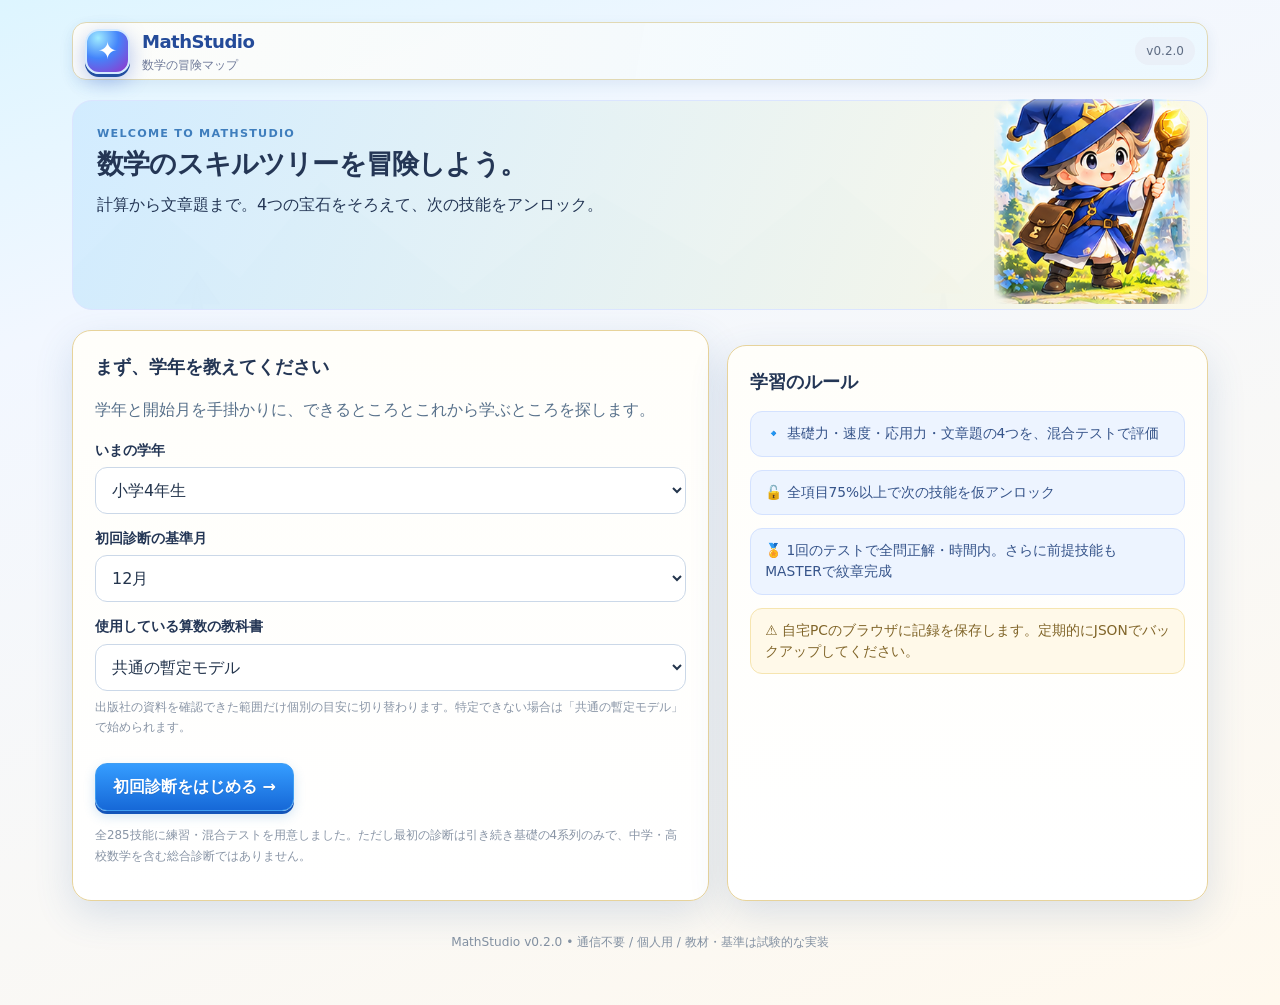
==== commit 7fa6ae4e: "Release MathStudio v0.2.0: curriculum progress and debug lab" ====
--- a/index.html
+++ b/index.html
@@ -1,5 +1,5 @@
 <!doctype html>
-<html lang="ja"><head><meta charset="utf-8"><meta name="viewport" content="width=device-width,initial-scale=1"><meta name="color-scheme" content="light"><title>MathStudio v0.1.9 — 単独ファイル版</title><style>:root{--ink:#20304a;--muted:#65758b;--blue:#365ed6;--line:#dce5ef;--bg:#f4f6fd;--white:#fff;--green:#15805e;--shadow:0 12px 36px rgba(28,55,112,.07);font-family:system-ui,-apple-system,'Noto Sans JP','Yu Gothic',sans-serif;color:var(--ink);background:var(--bg);line-height:1.55}*{box-sizing:border-box}body{margin:0}button,input,select,textarea{font:inherit}button{cursor:pointer}button:disabled{cursor:not-allowed;opacity:.45}button:focus-visible,input:focus-visible,textarea:focus-visible,select:focus-visible{outline:3px solid #91abff;outline-offset:2px}h1,h2,h3,p{margin-top:0}h1{font-size:1.35rem;letter-spacing:-.03em}h2{font-size:1.13rem}h3{font-size:1rem;margin-bottom:8px}p{line-height:1.7}.shell{max-width:1180px;padding:22px 22px 54px;margin:auto}.topbar{display:flex;gap:12px;align-items:center;justify-content:space-between;margin-bottom:20px}.brand{display:flex;align-items:center;gap:12px;cursor:pointer}.logo{width:45px;height:45px;display:grid;place-items:center;border-radius:14px;background:linear-gradient(130deg,#2f5be3,#b77bdb);color:white;font-weight:900;font-size:24px;box-shadow:0 7px 18px #6480cc55}.brand strong{font-size:1.24rem;letter-spacing:-.03em}.brand small{display:block;color:var(--muted);font-size:.74rem}.top-actions{display:flex;gap:8px;flex-wrap:wrap}.pill{font-size:.75rem;color:#5f6d84;background:#eaf0f8;border-radius:100px;padding:5px 11px}.btn{background:var(--blue);border:1px solid var(--blue);color:white;font-weight:700;padding:11px 17px;border-radius:12px;box-shadow:0 4px 11px #4a64b322}.btn:hover{filter:brightness(.96)}.btn.secondary{color:#354769;background:white;border-color:var(--line);box-shadow:none}.btn.soft{color:#3157a6;background:#e9eeff;border-color:#e1e8ff;box-shadow:none}.btn.danger{color:#a93445;border:1px solid #ecc4cb;background:#fff5f6;box-shadow:none}.btn.small{font-size:.83rem;padding:7px 12px;border-radius:9px}.page-title{display:flex;align-items:end;justify-content:space-between;gap:15px;flex-wrap:wrap;margin-bottom:18px}.subtitle,.muted{color:var(--muted)}.subtitle{font-size:.9rem}.card{background:white;border:1px solid var(--line);border-radius:19px;box-shadow:var(--shadow);padding:22px}.card+.card{margin-top:15px}.grid2{display:grid;grid-template-columns:1.14fr .86fr;gap:18px}.grid2.equal{grid-template-columns:1fr 1fr}.flex{display:flex;align-items:center;gap:10px}.between{justify-content:space-between}.stack{display:grid;gap:13px}.notice{font-size:.86rem;padding:11px 14px;border-radius:12px;background:#edf4ff;border:1px solid #d4e2ff;color:#36548a}.notice.warn{background:#fff9e9;border-color:#f6e5b0;color:#806529}.notice.good{background:#eaf8f2;border-color:#bce8d6;color:#1a7355}.kicker{letter-spacing:.11em;text-transform:uppercase;font-size:.7rem;font-weight:800;color:#5a75b6}.hero{background:linear-gradient(135deg,#eaf0ff 0%,#ffffff 75%);border:1px solid #dbe5ff;border-radius:20px;padding:24px;margin-bottom:20px}.hero h1{font-size:1.7rem;margin-bottom:6px}.hero p{margin-bottom:0}.statgrid{display:grid;grid-template-columns:repeat(3,1fr);gap:10px}.stat{background:#f5f8fd;padding:16px;border-radius:14px}.stat strong{font-size:1.65rem;display:block;font-variant-numeric:tabular-nums}.stat small{color:var(--muted)}.nav{display:flex;gap:8px;flex-wrap:wrap;margin-bottom:17px}.nav button{border:0;background:#e8edf6;color:#465977;padding:10px 16px;border-radius:11px;font-weight:700}.nav button.active{background:#344f9e;color:white}.track{margin-top:24px}.track-header{display:flex;align-items:center;gap:10px;font-weight:800;margin-bottom:10px}.track-header span{width:33px;height:33px;border-radius:10px;display:grid;place-items:center;background:#eaf0ff;color:#4462bc;font-size:1.3rem}.skill-strip{display:flex;gap:13px;overflow-x:auto;padding:4px 5px 16px}.skill-card{min-width:207px;max-width:207px;text-align:left;border-radius:15px;background:white;border:1px solid #dce5ef;padding:15px;box-shadow:0 5px 16px #2d4e7a0b;position:relative;flex-shrink:0;color:var(--ink)}.skill-card:before{content:'→';position:absolute;top:48%;right:-14px;color:#a4b5c9;font-size:17px;z-index:1}.skill-card:last-child:before{display:none}.skill-card:hover{border-color:#819be9}.skill-card.locked{opacity:.63;background:#f5f7f9}.skill-card.master{background:#f0fcf7;border-color:#87d4b0}.skill-card.pending{background:#fffaf1;border-color:#dfc991}.skill-card.licensed{border-color:#8eabe9}.skill-grade{color:#7584a0;font-size:.72rem}.skill-name{font-weight:800;font-size:.9rem;min-height:44px;margin-top:3px}.skill-foot{font-size:.72rem;margin-top:9px;color:var(--muted)}.gems{display:flex;align-items:center;gap:9px;flex-wrap:wrap}.gem-box{text-align:center;min-width:44px}.gem{--gem:#97a1b4;width:29px;height:33px;display:block;margin:auto;position:relative;clip-path:polygon(25% 0%,75% 0%,100% 28%,85% 80%,50% 100%,15% 80%,0 28%);background:linear-gradient(130deg,#fff8,var(--gem) 32%,#091a2855 72%,var(--gem));border:0;filter:drop-shadow(0 1px 2px #51607133)}.gem:after{content:'';position:absolute;inset:5px 8px 10px 7px;background:#ffffff70;clip-path:polygon(0 0,100% 0,35% 100%)}.gem.gray{filter:grayscale(1);opacity:.29}.gem.bright{filter:drop-shadow(0 0 5px var(--gem)) saturate(1.4)}.gem-box label{display:block;margin-top:5px;font-size:.63rem;color:var(--muted)}.gem-box b{font-size:.72rem}.gem.small{width:17px;height:19px}.seal{width:47px;height:47px;display:grid;place-items:center;flex-shrink:0;border:2px solid #b3c1d7;border-radius:50%;font-weight:900;color:#b1bece;background:#fff;box-shadow:inset 0 0 0 3px #f3f6fb}.seal.master{border-color:#d6ac48;color:#9c6410;background:radial-gradient(circle,#fff9d9,#f5dfa3);box-shadow:0 0 15px #ffdd785c,inset 0 0 0 3px #fff3cd}.seal.pending{border-color:#d6af70;background:#fff8e9;color:#ab8749}.seal.license{color:#4c72ae;border-color:#adc2e6;background:#f1f6ff}.status{font-size:.77rem;font-weight:800;border-radius:25px;padding:4px 9px;background:#f0f3f8;color:#64758a;white-space:nowrap}.status.master{background:#e1f6ec;color:#087c55}.status.pending{background:#fff0d6;color:#985f22}.status.licensed{background:#e7efff;color:#3359a4}.skill-detail{display:grid;gap:14px}.requirements{font-size:.86rem;color:#65758a}.req-links{display:flex;flex-wrap:wrap;gap:6px}.req{font-size:.79rem;padding:7px 9px;background:#f0f4fa;border-radius:8px}.progress{height:9px;background:#e8edf4;border-radius:20px;overflow:hidden;margin:5px 0}.progress>div{height:100%;background:linear-gradient(90deg,#819ae2,#466ddd);border-radius:20px}.metricrow{display:grid;grid-template-columns:80px 1fr 46px;align-items:center;gap:11px;font-size:.83rem;padding:7px 0}.field{display:grid;gap:6px;margin:0 0 14px}.field label{font-weight:800;font-size:.86rem}.field input,.field select,.answer-input{width:100%;border:1px solid #cbd8e8;padding:12px;border-radius:12px;background:white;color:#24354d}.answer-input{font-size:1.16rem}.answer-input.formula{min-height:112px;resize:vertical;font-family:ui-monospace,Consolas,monospace}.hint{font-size:.81rem;color:var(--muted)}.question{background:#f7f9fd;border:1px solid #e6ebf5;border-radius:17px;padding:22px;margin:16px 0}.question p{font-size:1.21rem;font-weight:750;margin-bottom:0;line-height:1.8}.tag{border-radius:100px;font-size:.74rem;padding:4px 10px;background:#e6edff;color:#4764af;font-weight:800}.counter{color:var(--muted);font-size:.85rem}.qnav{display:flex;justify-content:center;gap:6px;flex-wrap:wrap;margin:16px 0}.qnav button{width:33px;height:33px;border:1px solid #d5deec;background:white;border-radius:10px;color:#59708a;font-size:.76rem}.qnav button.filled{background:#e9f0ff;border-color:#99b3fa}.qnav button.current{background:#385fcd;color:white;border-color:#385fcd}.timer{font-variant-numeric:tabular-nums;font-weight:900;font-size:1.55rem}.divider{height:1px;background:var(--line);margin:20px 0}.result-line{padding:12px 0;border-bottom:1px solid #e9eef6}.result-line:last-child{border:0}.result-line.ok{border-left:3px solid #29a67b;padding-left:12px}.result-line.bad{border-left:3px solid #d9686e;padding-left:12px}.result-line.review{border-left:3px solid #d6a94d;padding-left:12px}.result-prompt{font-size:.89rem;font-weight:700}.result-detail{font-size:.82rem;color:var(--muted)}.history-chart{width:100%;max-height:250px}.tabular{font-variant-numeric:tabular-nums}.footer{text-align:center;margin-top:32px;font-size:.76rem;color:#8290a1}.smallnote{font-size:.74rem;color:#8995a6}.diag-dots{display:flex;gap:8px;flex-wrap:wrap}.diag-dots span{padding:6px 10px;border-radius:20px;background:#eef2f8;font-size:.77rem}.diag-dots span.active{background:#dce8ff;color:#355fba;font-weight:800}.diag-dots span.done{background:#e1f5eb;color:#12815e}.loading{padding:50px;text-align:center}input[type=file]{width:100%}@media(max-width:760px){.shell{padding:13px 12px 30px}.grid2,.grid2.equal{grid-template-columns:1fr}.card{padding:16px}.hero{padding:18px}.topbar{align-items:flex-start}.top-actions{justify-content:flex-end}.stat strong{font-size:1.26rem}.stat{padding:10px}.skill-card{min-width:188px;max-width:188px}.question{padding:18px}.question p{font-size:1.08rem}.gem-box{min-width:37px}}
+<html lang="ja"><head><meta charset="utf-8"><meta name="viewport" content="width=device-width,initial-scale=1"><meta name="color-scheme" content="light"><title>MathStudio v0.2.0 — 単独ファイル版</title><style>:root{--ink:#20304a;--muted:#65758b;--blue:#365ed6;--line:#dce5ef;--bg:#f4f6fd;--white:#fff;--green:#15805e;--shadow:0 12px 36px rgba(28,55,112,.07);font-family:system-ui,-apple-system,'Noto Sans JP','Yu Gothic',sans-serif;color:var(--ink);background:var(--bg);line-height:1.55}*{box-sizing:border-box}body{margin:0}button,input,select,textarea{font:inherit}button{cursor:pointer}button:disabled{cursor:not-allowed;opacity:.45}button:focus-visible,input:focus-visible,textarea:focus-visible,select:focus-visible{outline:3px solid #91abff;outline-offset:2px}h1,h2,h3,p{margin-top:0}h1{font-size:1.35rem;letter-spacing:-.03em}h2{font-size:1.13rem}h3{font-size:1rem;margin-bottom:8px}p{line-height:1.7}.shell{max-width:1180px;padding:22px 22px 54px;margin:auto}.topbar{display:flex;gap:12px;align-items:center;justify-content:space-between;margin-bottom:20px}.brand{display:flex;align-items:center;gap:12px;cursor:pointer}.logo{width:45px;height:45px;display:grid;place-items:center;border-radius:14px;background:linear-gradient(130deg,#2f5be3,#b77bdb);color:white;font-weight:900;font-size:24px;box-shadow:0 7px 18px #6480cc55}.brand strong{font-size:1.24rem;letter-spacing:-.03em}.brand small{display:block;color:var(--muted);font-size:.74rem}.top-actions{display:flex;gap:8px;flex-wrap:wrap}.pill{font-size:.75rem;color:#5f6d84;background:#eaf0f8;border-radius:100px;padding:5px 11px}.btn{background:var(--blue);border:1px solid var(--blue);color:white;font-weight:700;padding:11px 17px;border-radius:12px;box-shadow:0 4px 11px #4a64b322}.btn:hover{filter:brightness(.96)}.btn.secondary{color:#354769;background:white;border-color:var(--line);box-shadow:none}.btn.soft{color:#3157a6;background:#e9eeff;border-color:#e1e8ff;box-shadow:none}.btn.danger{color:#a93445;border:1px solid #ecc4cb;background:#fff5f6;box-shadow:none}.btn.small{font-size:.83rem;padding:7px 12px;border-radius:9px}.page-title{display:flex;align-items:end;justify-content:space-between;gap:15px;flex-wrap:wrap;margin-bottom:18px}.subtitle,.muted{color:var(--muted)}.subtitle{font-size:.9rem}.card{background:white;border:1px solid var(--line);border-radius:19px;box-shadow:var(--shadow);padding:22px}.card+.card{margin-top:15px}.grid2{display:grid;grid-template-columns:1.14fr .86fr;gap:18px}.grid2.equal{grid-template-columns:1fr 1fr}.flex{display:flex;align-items:center;gap:10px}.between{justify-content:space-between}.stack{display:grid;gap:13px}.notice{font-size:.86rem;padding:11px 14px;border-radius:12px;background:#edf4ff;border:1px solid #d4e2ff;color:#36548a}.notice.warn{background:#fff9e9;border-color:#f6e5b0;color:#806529}.notice.good{background:#eaf8f2;border-color:#bce8d6;color:#1a7355}.kicker{letter-spacing:.11em;text-transform:uppercase;font-size:.7rem;font-weight:800;color:#5a75b6}.hero{background:linear-gradient(135deg,#eaf0ff 0%,#ffffff 75%);border:1px solid #dbe5ff;border-radius:20px;padding:24px;margin-bottom:20px}.hero h1{font-size:1.7rem;margin-bottom:6px}.hero p{margin-bottom:0}.statgrid{display:grid;grid-template-columns:repeat(3,1fr);gap:10px}.stat{background:#f5f8fd;padding:16px;border-radius:14px}.stat strong{font-size:1.65rem;display:block;font-variant-numeric:tabular-nums}.stat small{color:var(--muted)}.nav{display:flex;gap:8px;flex-wrap:wrap;margin-bottom:17px}.nav button{border:0;background:#e8edf6;color:#465977;padding:10px 16px;border-radius:11px;font-weight:700}.nav button.active{background:#344f9e;color:white}.track{margin-top:24px}.track-header{display:flex;align-items:center;gap:10px;font-weight:800;margin-bottom:10px}.track-header span{width:33px;height:33px;border-radius:10px;display:grid;place-items:center;background:#eaf0ff;color:#4462bc;font-size:1.3rem}.skill-strip{display:flex;gap:13px;overflow-x:auto;padding:4px 5px 16px}.skill-card{min-width:207px;max-width:207px;text-align:left;border-radius:15px;background:white;border:1px solid #dce5ef;padding:15px;box-shadow:0 5px 16px #2d4e7a0b;position:relative;flex-shrink:0;color:var(--ink)}.skill-card:before{content:'→';position:absolute;top:48%;right:-14px;color:#a4b5c9;font-size:17px;z-index:1}.skill-card:last-child:before{display:none}.skill-card:hover{border-color:#819be9}.skill-card.locked{opacity:.63;background:#f5f7f9}.skill-card.master{background:#f0fcf7;border-color:#87d4b0}.skill-card.pending{background:#fffaf1;border-color:#dfc991}.skill-card.licensed{border-color:#8eabe9}.skill-grade{color:#7584a0;font-size:.72rem}.skill-name{font-weight:800;font-size:.9rem;min-height:44px;margin-top:3px}.skill-foot{font-size:.72rem;margin-top:9px;color:var(--muted)}.gems{display:flex;align-items:center;gap:9px;flex-wrap:wrap}.gem-box{text-align:center;min-width:44px}.gem{--gem:#97a1b4;width:29px;height:33px;display:block;margin:auto;position:relative;clip-path:polygon(25% 0%,75% 0%,100% 28%,85% 80%,50% 100%,15% 80%,0 28%);background:linear-gradient(130deg,#fff8,var(--gem) 32%,#091a2855 72%,var(--gem));border:0;filter:drop-shadow(0 1px 2px #51607133)}.gem:after{content:'';position:absolute;inset:5px 8px 10px 7px;background:#ffffff70;clip-path:polygon(0 0,100% 0,35% 100%)}.gem.gray{filter:grayscale(1);opacity:.29}.gem.bright{filter:drop-shadow(0 0 5px var(--gem)) saturate(1.4)}.gem-box label{display:block;margin-top:5px;font-size:.63rem;color:var(--muted)}.gem-box b{font-size:.72rem}.gem.small{width:17px;height:19px}.seal{width:47px;height:47px;display:grid;place-items:center;flex-shrink:0;border:2px solid #b3c1d7;border-radius:50%;font-weight:900;color:#b1bece;background:#fff;box-shadow:inset 0 0 0 3px #f3f6fb}.seal.master{border-color:#d6ac48;color:#9c6410;background:radial-gradient(circle,#fff9d9,#f5dfa3);box-shadow:0 0 15px #ffdd785c,inset 0 0 0 3px #fff3cd}.seal.pending{border-color:#d6af70;background:#fff8e9;color:#ab8749}.seal.license{color:#4c72ae;border-color:#adc2e6;background:#f1f6ff}.status{font-size:.77rem;font-weight:800;border-radius:25px;padding:4px 9px;background:#f0f3f8;color:#64758a;white-space:nowrap}.status.master{background:#e1f6ec;color:#087c55}.status.pending{background:#fff0d6;color:#985f22}.status.licensed{background:#e7efff;color:#3359a4}.skill-detail{display:grid;gap:14px}.requirements{font-size:.86rem;color:#65758a}.req-links{display:flex;flex-wrap:wrap;gap:6px}.req{font-size:.79rem;padding:7px 9px;background:#f0f4fa;border-radius:8px}.progress{height:9px;background:#e8edf4;border-radius:20px;overflow:hidden;margin:5px 0}.progress>div{height:100%;background:linear-gradient(90deg,#819ae2,#466ddd);border-radius:20px}.metricrow{display:grid;grid-template-columns:80px 1fr 46px;align-items:center;gap:11px;font-size:.83rem;padding:7px 0}.field{display:grid;gap:6px;margin:0 0 14px}.field label{font-weight:800;font-size:.86rem}.field input,.field select,.answer-input{width:100%;border:1px solid #cbd8e8;padding:12px;border-radius:12px;background:white;color:#24354d}.answer-input{font-size:1.16rem}.answer-input.formula{min-height:112px;resize:vertical;font-family:ui-monospace,Consolas,monospace}.hint{font-size:.81rem;color:var(--muted)}.question{background:#f7f9fd;border:1px solid #e6ebf5;border-radius:17px;padding:22px;margin:16px 0}.question p{font-size:1.21rem;font-weight:750;margin-bottom:0;line-height:1.8}.tag{border-radius:100px;font-size:.74rem;padding:4px 10px;background:#e6edff;color:#4764af;font-weight:800}.counter{color:var(--muted);font-size:.85rem}.qnav{display:flex;justify-content:center;gap:6px;flex-wrap:wrap;margin:16px 0}.qnav button{width:33px;height:33px;border:1px solid #d5deec;background:white;border-radius:10px;color:#59708a;font-size:.76rem}.qnav button.filled{background:#e9f0ff;border-color:#99b3fa}.qnav button.current{background:#385fcd;color:white;border-color:#385fcd}.timer{font-variant-numeric:tabular-nums;font-weight:900;font-size:1.55rem}.divider{height:1px;background:var(--line);margin:20px 0}.result-line{padding:12px 0;border-bottom:1px solid #e9eef6}.result-line:last-child{border:0}.result-line.ok{border-left:3px solid #29a67b;padding-left:12px}.result-line.bad{border-left:3px solid #d9686e;padding-left:12px}.result-line.review{border-left:3px solid #d6a94d;padding-left:12px}.result-prompt{font-size:.89rem;font-weight:700}.result-detail{font-size:.82rem;color:var(--muted)}.history-chart{width:100%;max-height:250px}.tabular{font-variant-numeric:tabular-nums}.footer{text-align:center;margin-top:32px;font-size:.76rem;color:#8290a1}.smallnote{font-size:.74rem;color:#8995a6}.diag-dots{display:flex;gap:8px;flex-wrap:wrap}.diag-dots span{padding:6px 10px;border-radius:20px;background:#eef2f8;font-size:.77rem}.diag-dots span.active{background:#dce8ff;color:#355fba;font-weight:800}.diag-dots span.done{background:#e1f5eb;color:#12815e}.loading{padding:50px;text-align:center}input[type=file]{width:100%}@media(max-width:760px){.shell{padding:13px 12px 30px}.grid2,.grid2.equal{grid-template-columns:1fr}.card{padding:16px}.hero{padding:18px}.topbar{align-items:flex-start}.top-actions{justify-content:flex-end}.stat strong{font-size:1.26rem}.stat{padding:10px}.skill-card{min-width:188px;max-width:188px}.question{padding:18px}.question p{font-size:1.08rem}.gem-box{min-width:37px}}
 /* Prevent long horizontal skill strips from collapsing the detail panel. */
 .grid2{grid-template-columns:minmax(0,1.14fr) minmax(310px,.86fr)}.grid2.equal{grid-template-columns:repeat(2,minmax(0,1fr))}.grid2>*{min-width:0}.skill-strip{max-width:100%}
 @media(max-width:760px){.grid2,.grid2.equal{grid-template-columns:minmax(0,1fr)}}
@@ -274,6 +274,24 @@
 .emblem-panel .jewel-facets{gap:3px}
 .journey-available{background:#eaf9f0;border:1px solid #a9e4bd;border-radius:10px;padding:9px;margin-top:10px;color:#266c50;font-size:.8rem}
 .journey-available small{color:#467e63;line-height:1.3;display:block}
+
+/* v0.2.0: text-book calendar comparison & independent developer sandbox */
+.textbook-card{margin:12px 0 16px}
+.textbook-fields{display:grid;grid-template-columns:minmax(230px,2fr) minmax(120px,1fr) minmax(120px,1fr);gap:12px;align-items:end}
+.textbook-card .notice{margin:12px 0}
+.textbook-card .history-chart{width:100%;max-height:280px;margin:10px auto}
+.schedule-skill-list{display:flex;gap:7px;flex-wrap:wrap;margin:10px 0}
+.schedule-skill-list .btn{white-space:normal;text-align:left}
+.schedule-table{display:grid;gap:7px;margin:14px 0;max-height:340px;overflow:auto}
+.schedule-table>div{display:grid;grid-template-columns:62px 1fr;gap:10px;border-bottom:1px solid #d7e3ef;padding:6px 0;font-size:.84rem}
+.schedule-table>div b{color:#2a64af}
+.debug-question{padding:10px;background:#f5faff;border:1px solid #c9ddf5;border-radius:12px}
+.debug-question h3{margin:14px 0;line-height:1.7}
+.debug-inspector{margin:14px 0}
+.debug-inspector summary{cursor:pointer;font-weight:800}
+.debug-inspector pre{overflow:auto;max-height:310px;padding:10px;background:#202c43;color:#e2eeff;border-radius:9px;white-space:pre-wrap;overflow-wrap:anywhere;font-size:.72rem}
+.debug-results{max-height:430px;overflow-y:auto}
+@media(max-width:830px){.textbook-fields{grid-template-columns:1fr}.schedule-table>div{grid-template-columns:50px 1fr}}
 </style></head><body><div id="app" aria-live="polite"><div class="loading">MathStudio を準備しています…</div></div><script>/* Full proposed 285-skill catalogue (reference map, not complete exercises). */
 (function(root,factory){const obj=factory();if(typeof module==='object'&&module.exports)module.exports=obj;else root.MathCatalog=obj;})(typeof globalThis==='object'?globalThis:this,function(){
 'use strict';
@@ -286,6 +304,97 @@
 function visibleSkills(range){const stages=new Set((ranges.find(x=>x.id===range)||ranges[0]).stages);return skills.filter(s=>stages.has(s.stage));}
 function modeForSkill(skill){const stage=typeof skill==='string'?byId[skill]?.stage:skill.stage;if(stage?.startsWith('E'))return Number(stage.slice(1))<=3?'e1-3':'e4-6';if(stage?.startsWith('J'))return 'junior';return 'high';}
 return{skills,byId,stages,stageById,strands,ranges,visibleSkills,modeForSkill};
+});
+
+/* MathStudio v0.2.0 - textbook schedule comparisons.
+   Publisher schedules must NEVER be invented from a publisher name.
+   Curated E4 mappings are based on publicly available 2024 unit plans;
+   mapping of MathStudio micro-skills to the unit is an approximation.
+   All other grades use a shared, explicitly provisional sequence.
+*/
+(function(root,factory){const v=factory();if(typeof module==='object'&&module.exports)module.exports=v;else root.MathTextbooks=v;})(typeof globalThis==='object'?globalThis:this,function(){
+'use strict';
+const C=typeof module==='object'&&module.exports?require('./catalog.js'):globalThis.MathCatalog;
+const MONTHS=[4,5,6,7,9,10,11,12,1,2,3];
+const PUBLISHERS=[
+ {id:'common',name:'共通の暫定モデル'},
+ {id:'tokyo',name:'東京書籍（新編 新しい算数）'},
+ {id:'dainippon',name:'大日本図書（たのしい算数）'},
+ {id:'keirin',name:'啓林館（わくわく算数）'},
+ {id:'gakuto',name:'学校図書（みんなと学ぶ 小学校算数）'},
+ {id:'kyoiku',name:'教育出版（小学算数）'},
+ {id:'nichibun',name:'日本文教出版（小学算数）'}
+];
+const SOURCES={
+ tokyo:{title:'東京書籍 令和6年度 新編 新しい算数 4年 年間指導計画案',url:'https://ten.tokyo-shoseki.co.jp/text/shou/sansu/data/sansu_keikaku_ryakuan_4_20240131.pdf',kind:'term'},
+ dainippon:{title:'大日本図書 令和6年版 4年 年間指導計画案',url:'https://www.dainippon-tosho.co.jp/sansu/files/r6sansu4thSH.pdf',kind:'month'},
+ keirin:{title:'啓林館 令和6年版 4年 年間指導計画案',url:'https://www.shinko-keirin.co.jp/keirinkan/sho_r6/sansu/file/sansu_guidance_plan04.pdf',kind:'month'}
+};
+// 4年用は出版社の単元順と実施月の資料に技能を対応づけた目安。
+// 確定した学校の授業予定ではない。「開始の目安」であり修了月ではない。
+const E4={
+ tokyo:{
+  4:'large_numbers_trillions',5:'line_graph,two_way_table,long_division',6:'angle_degrees',7:'decimal_place_value,decimal_add_sub',
+  9:'simple_percent',10:'rounding,estimation',11:'mixed_operations,parallel_perpendicular,quadrilaterals',
+  12:'fraction_over_one,fraction_equivalence,fraction_add_same,symbols_formula',
+  1:'co_variation,simple_proportion,rectangle_area,area_unit',
+  2:'decimal_times_integer,decimal_div_integer',3:'rectangles_cubes,nets_views,position_space'
+ },
+ dainippon:{
+  4:'line_graph,two_way_table,long_division',5:'angle_degrees,large_numbers_trillions',6:'mixed_operations,parallel_perpendicular,quadrilaterals',
+  9:'rounding,estimation,long_division',10:'co_variation,simple_proportion,simple_percent',
+  11:'decimal_place_value,decimal_add_sub,rectangle_area,area_unit',
+  1:'decimal_times_integer,decimal_div_integer',2:'fraction_over_one,fraction_equivalence,fraction_add_same',
+  3:'rectangles_cubes,nets_views,position_space,symbols_formula'
+ },
+ keirin:{
+  4:'long_division',5:'angle_degrees,parallel_perpendicular,quadrilaterals,line_graph,two_way_table',
+  6:'large_numbers_trillions,mixed_operations',7:'rounding,estimation',
+  9:'decimal_place_value,decimal_add_sub',10:'co_variation,simple_proportion',
+  11:'rectangle_area,area_unit',12:'fraction_over_one,fraction_equivalence,fraction_add_same',
+  1:'decimal_times_integer,decimal_div_integer',2:'rectangles_cubes,nets_views,position_space',3:'symbols_formula,simple_percent'
+ }
+};
+function idMap(data){const out={};for(const [m,names] of Object.entries(data))for(const suffix of names.split(','))out['e4.'+(suffix.startsWith('line_graph')||suffix==='two_way_table'?'data':suffix.startsWith('angle_')||['parallel_perpendicular','quadrilaterals','rectangle_area','area_unit','rectangles_cubes','nets_views','position_space'].includes(suffix)?'geometry':suffix.startsWith('co_variation')||suffix.startsWith('simple_')?'functions':'number')+'.'+suffix]=Number(m);return out;}
+const mapped=Object.fromEntries(Object.entries(E4).map(([k,v])=>[k,idMap(v)]));
+const byGrade=Object.fromEntries(Array.from({length:6},(_,i)=>[i+1,C.skills.filter(s=>s.stage==='E'+(i+1))]));
+const monthOrder=m=>MONTHS.indexOf(Number(m));
+function safePublisher(id){return PUBLISHERS.some(p=>p.id===id)?id:'common';}
+function fallbackOrder(grade){
+ const nodes=byGrade[grade]||[];
+ const ids=new Set(nodes.map(x=>x.id)),done=new Set(),out=[];
+ let strandPosition=0;
+ while(out.length<nodes.length){
+  const available=nodes.filter(s=>!done.has(s.id)&&s.prereq.filter(p=>ids.has(p)).every(p=>done.has(p)));
+  if(!available.length)throw Error('技能データに循環があります: E'+grade);
+  const strands=['number','geometry','measure','data','functions','algebra','probability','calculus','modeling'];
+  const choice=available.find(s=>s.strand===strands[strandPosition%strands.length])||available[0];
+  out.push(choice);done.add(choice.id);strandPosition++;
+ }
+ return out;
+}
+const fallback=Object.fromEntries(Array.from({length:6},(_,i)=>{let grade=i+1,order=fallbackOrder(grade);return[grade,Object.fromEntries(order.map((s,j)=>[s.id,MONTHS[Math.min(MONTHS.length-1,Math.floor(j*MONTHS.length/order.length))]]))];}));
+function getPlan(publisher,grade){
+ publisher=safePublisher(publisher);grade=Number(grade);
+ const skills=byGrade[grade]||[],curated=grade===4?mapped[publisher]:null;
+ const rows=skills.map(s=>({id:s.id,title:s.title,month:curated?.[s.id]||fallback[grade][s.id],mapped:!!curated?.[s.id]}));
+ // We NEVER adjust a mapped value silently to satisfy an unvalidated prerequisite ordering.
+ const mappedCount=rows.filter(x=>x.mapped).length;
+ const type=mappedCount?'publisher_unit_mapping':'provisional_shared';
+ const source=mappedCount?SOURCES[publisher]:null;
+ return {publisher,grade,rows,mappedCount,type,source,year:'2024〜2027年度の小学校教科書を対象',
+  note:mappedCount?`公開された出版社の単元計画から小学4年の${mappedCount}技能を対応づけた参考開始月です。残りは共通仮モデル。東京書籍の月は学期順から推定し、他社も技能単位の月は厳密ではありません。`: 'この出版社・学年の月別技能対応は未検証のため、出版社別の差を反映していない共通仮モデルを表示しています。'};
+}
+function getOverview(publisher,grade,currentMonth,records={}){
+ const plan=getPlan(publisher,grade),idx=monthOrder(currentMonth),month=idx<0?4:Number(currentMonth);
+ const expected=plan.rows.filter(s=>monthOrder(s.month)>=0&&monthOrder(s.month)<monthOrder(month));
+ const mastered=plan.rows.filter(s=>records[s.id]?.master);
+ const startList=expected.filter(s=>!records[s.id]?.master);
+ const upcoming=plan.rows.filter(s=>monthOrder(s.month)===monthOrder(month));
+ const timeline=MONTHS.map((m,i)=>({month:m,count:plan.rows.filter(s=>monthOrder(s.month)<=i).length}));
+ return {...plan,month,expected,mastered,startList,upcoming,timeline,gap:mastered.length-expected.length};
+}
+return{PUBLISHERS,SOURCES,MONTHS,safePublisher,getPlan,getOverview,monthOrder};
 });
 
 /* All 285 proposed curriculum skills have offline problem families; historical 15 prerequisites are preserved for legacy progress compatibility. */
@@ -997,7 +1106,8 @@
  if(ix===0)return num(side*4,`4辺がすべて${side}cmのひし形があります。周の長さは？`);
  if(ix===1)return ch(`辺${side}cmを持つ四角形で、2組の向かい合う辺が平行なら何という図形？`,'平行四辺形',['直角三角形','円','必ず台形で平行四辺形ではない']);
  return num((side+parallel)*2,`向かい合う辺がそれぞれ等しく、辺の長さ${side}cmと${parallel}cmの平行四辺形。周の長さは？`);
-}case 'e4.geometry.rectangles_cubes':{
+}
+case 'e4.geometry.rectangles_cubes':{
  const count=n(2,15);
  if(ix===0)return num(count*12,`直方体が別々に${count}個あります。辺は全部で何本？`);
  if(ix===1)return num(count*8,`立方体が${count}個、重ならずにあります。頂点は全部で何個？`);
@@ -1996,7 +2106,8 @@
  if(k==='advanced')return advanced.makeQuestion(item,category,r);
  const a=rand(2,9,r),b=rand(2,9,r),c=rand(2,8,r),mode=category;
  let x,y,z,answer,prompt,unit='',formula=null,params=null,allowed_constants=[],hint='数量の関係を確認しよう。';
- // Generated question uses independent source quantities for symbolic word grading wherever possible. function finish(answer_,prompt_,extra={}){answer=answer_;prompt=prompt_;Object.assign(extra,{answer,prompt});return extra;}
+ // Generated question uses independent source quantities for symbolic word grading wherever possible.
+ function finish(answer_,prompt_,extra={}){answer=answer_;prompt=prompt_;Object.assign(extra,{answer,prompt});return extra;}
  let obj={};
  if(['add1','addcarry','add2'].includes(k)){
   if(k==='add1'){x=rand(1,8,r);y=rand(1,9-x,r);}
@@ -2393,13 +2504,21 @@
 });
 
 (function(){'use strict';
-const E=window.MathEngine,S=window.MathSkills,C=window.MathCatalog,J=window.MathJourney,KEY='MathStudio.v0.1.local';
+const E=window.MathEngine,S=window.MathSkills,C=window.MathCatalog,J=window.MathJourney,T=window.MathTextbooks,KEY='MathStudio.v0.1.local';
 const $=s=>document.querySelector(s),esc=v=>String(v??'').replace(/[&<>"']/g,c=>({'&':'&amp;','<':'&lt;','>':'&gt;','"':'&quot;',"'":'&#39;'}[c]));
 const ms=()=>Date.now();
 const fresh=()=>({schema_version:1,profile:null,records:{},recommendations:[],diagnosis:null,active:null,practice:null,lastResult:null,attemptsHistory:[],practiceHistory:[],nav:'tree',selectedId:null,createdAt:new Date().toISOString()});
 let state;try{state=JSON.parse(localStorage.getItem(KEY))||fresh();if(state.schema_version!==1||typeof state.records!=='object')state=fresh();}catch{state=fresh();}
 let saveError=false;
 let routeMode=false; // UI-only: keeps learner backup schema stable.
+// Debugging state is session-only; no grade, achievement, or history is written.
+let debugSkillId='e1.number.add_single',debugCategory='basic',debugQuestion=null,debugFeedback=null,debugReveal=false,debugTestResult=null;
+const profilePublisher=()=>T.safePublisher(state.profile?.publisher);
+const profileCompareMonth=()=>Number(state.profile?.compareMonth)||new Date().getMonth()+1;
+const profileCompareGrade=()=>Number(state.profile?.compareGrade)||Number(state.profile?.grade)||4;
+const publisherOptions=(selected)=>T.PUBLISHERS.map(v=>`<option value="${v.id}" ${selected===v.id?'selected':''}>${esc(v.name)}</option>`).join('');
+const monthOptions=(selected)=>T.MONTHS.map(v=>`<option value="${v}" ${Number(selected)===v?'selected':''}>${v}月</option>`).join('');
+
 const playableIds=new Set(S.skills.map(s=>s.id));
 // Rescore legacy history once, preserving localStorage and all answers.
 if(state.profile && state.gradingRevision!==2){E.repairStoredGrades(state);state.gradingRevision=2;save();}
@@ -2418,11 +2537,11 @@
 
 function statusOf(id){return S.byId[id]?E.masteryStatus(id,state.records,state.recommendations):'planned';}
 function summary(){const all=S.skills,master=all.filter(s=>statusOf(s.id)==='master').length,licenses=all.filter(s=>state.records[s.id]?.license).length,attempts=state.attemptsHistory.length;return{master,licenses,attempts};}
-const head=()=>{const adv=adventureLevel(),sm=summary();return `<header class="topbar"><div class="brand" data-act="nav" data-value="tree"><div class="logo">✦</div><div><strong>MathStudio</strong><small>数学の冒険マップ</small></div></div>${state.profile?`<div class="adventure-rank" title="冒険EXPは実装済み技能の達成記録から計算した演出です。実力評価そのものではありません。"><span class="rank-label">冒険 Lv.${adv.level}</span><span class="rank-track"><span style="width:${adv.part/2}%"></span></span><span class="rank-number">${adv.part}/200 EXP</span></div><span class="top-master" title="教材実装済み技能のMASTER数">👑 ${sm.master}/${S.skills.length}</span>`:''}<div class="top-actions"><span class="pill">v0.1.9</span>${state.profile?'<button class="btn secondary small" data-act="export">記録を保存</button>':''}</div></header>`;};
+const head=()=>{const adv=adventureLevel(),sm=summary();return `<header class="topbar"><div class="brand" data-act="nav" data-value="tree"><div class="logo">✦</div><div><strong>MathStudio</strong><small>数学の冒険マップ</small></div></div>${state.profile?`<div class="adventure-rank" title="冒険EXPは実装済み技能の達成記録から計算した演出です。実力評価そのものではありません。"><span class="rank-label">冒険 Lv.${adv.level}</span><span class="rank-track"><span style="width:${adv.part/2}%"></span></span><span class="rank-number">${adv.part}/200 EXP</span></div><span class="top-master" title="教材実装済み技能のMASTER数">👑 ${sm.master}/${S.skills.length}</span>`:''}<div class="top-actions"><span class="pill">v0.2.0</span>${state.profile?'<button class="btn secondary small" data-act="export">記録を保存</button>':''}</div></header>`;};
 
-function frame(content,isTree=false){document.documentElement.classList.toggle('math-tree-page',isTree);$('#app').innerHTML=`<div class="shell ${isTree?'shell-tree':''}">${head()}${saveError?'<div id="storage-warning" class="notice warn">端末への保存に失敗しました。データを書き出してください。</div>':''}${content}<div class="footer">MathStudio v0.1.9 • 通信不要 / 個人用 / 教材・基準は試験的な実装</div></div>`;}
-function onboard(){const month=new Date().getMonth()+1;frame(`<div class="hero"><div class="kicker">WELCOME TO MATHSTUDIO</div><h1>数学のスキルツリーを冒険しよう。</h1><p>計算から文章題まで。4つの宝石をそろえて、次の技能をアンロック。</p></div><div class="grid2"><section class="card"><h2>まず、学年を教えてください</h2><p class="muted">学年と開始月を手掛かりに、できるところとこれから学ぶところを探します。</p><div class="field"><label for="grade">いまの学年</label><select id="grade">${Array.from({length:6},(_,i)=>`<option value="${i+1}" ${i===3?'selected':''}>小学${i+1}年生</option>`).join('')}</select></div><div class="field"><label for="month">初回診断の基準月</label><select id="month">${Array.from({length:12},(_,i)=>`<option value="${i+1}" ${month===i+1?'selected':''}>${i+1}月</option>`).join('')}</select></div><button class="btn" data-act="begin">初回診断をはじめる →</button><p class="smallnote" style="margin-top:14px">全285技能に練習・混合テストを用意しました。ただし最初の診断は引き続き基礎の4系列のみで、中学・高校数学を含む総合診断ではありません。</p></section><section class="card"><h2>学習のルール</h2><div class="stack"><div class="notice">🔹 基礎力・速度・応用力・文章題の4つを、混合テストで評価</div><div class="notice">🔓 全項目75%以上で次の技能を仮アンロック</div><div class="notice">🏅 1回のテストで全問正解・時間内。さらに前提技能もMASTERで紋章完成</div><div class="notice warn">⚠ 自宅PCのブラウザに記録を保存します。定期的にJSONでバックアップしてください。</div></div></section></div>`);}
-function navBar(){return `<div class="nav"><button class="${state.nav==='tree'?'active':''}" data-act="nav" data-value="tree">🗺 冒険マップ</button><button class="${state.nav==='progress'?'active':''}" data-act="nav" data-value="progress">📈 学習の記録</button><button class="${state.nav==='settings'?'active':''}" data-act="nav" data-value="settings">⚙ 設定・バックアップ</button></div>`;}
+function frame(content,isTree=false){document.documentElement.classList.toggle('math-tree-page',isTree);$('#app').innerHTML=`<div class="shell ${isTree?'shell-tree':''}">${head()}${saveError?'<div id="storage-warning" class="notice warn">端末への保存に失敗しました。データを書き出してください。</div>':''}${content}<div class="footer">MathStudio v0.2.0 • 通信不要 / 個人用 / 教材・基準は試験的な実装</div></div>`;}
+function onboard(){const month=new Date().getMonth()+1;frame(`<div class="hero"><div class="kicker">WELCOME TO MATHSTUDIO</div><h1>数学のスキルツリーを冒険しよう。</h1><p>計算から文章題まで。4つの宝石をそろえて、次の技能をアンロック。</p></div><div class="grid2"><section class="card"><h2>まず、学年を教えてください</h2><p class="muted">学年と開始月を手掛かりに、できるところとこれから学ぶところを探します。</p><div class="field"><label for="grade">いまの学年</label><select id="grade">${Array.from({length:6},(_,i)=>`<option value="${i+1}" ${i===3?'selected':''}>小学${i+1}年生</option>`).join('')}</select></div><div class="field"><label for="month">初回診断の基準月</label><select id="month">${Array.from({length:12},(_,i)=>`<option value="${i+1}" ${month===i+1?'selected':''}>${i+1}月</option>`).join('')}</select></div><div class="field"><label for="onboard-publisher">使用している算数の教科書</label><select id="onboard-publisher">${publisherOptions("common")}</select><p class="smallnote">出版社の資料を確認できた範囲だけ個別の目安に切り替わります。特定できない場合は「共通の暫定モデル」で始められます。</p></div><button class="btn" data-act="begin">初回診断をはじめる →</button><p class="smallnote" style="margin-top:14px">全285技能に練習・混合テストを用意しました。ただし最初の診断は引き続き基礎の4系列のみで、中学・高校数学を含む総合診断ではありません。</p></section><section class="card"><h2>学習のルール</h2><div class="stack"><div class="notice">🔹 基礎力・速度・応用力・文章題の4つを、混合テストで評価</div><div class="notice">🔓 全項目75%以上で次の技能を仮アンロック</div><div class="notice">🏅 1回のテストで全問正解・時間内。さらに前提技能もMASTERで紋章完成</div><div class="notice warn">⚠ 自宅PCのブラウザに記録を保存します。定期的にJSONでバックアップしてください。</div></div></section></div>`);}
+function navBar(){return `<div class="nav"><button class="${state.nav==='tree'?'active':''}" data-act="nav" data-value="tree">🗺 冒険マップ</button><button class="${state.nav==='progress'?'active':''}" data-act="nav" data-value="progress">📈 学習の記録</button><button class="${state.nav==='settings'?'active':''}" data-act="nav" data-value="settings">⚙ 設定・バックアップ</button><button class="${state.nav==='debug'?'active':''}" data-act="nav" data-value="debug">🧪 教材デバッグ</button></div>`;}
 function skillCard(s){let st=statusOf(s.id),rec=state.records[s.id];return `<button class="skill-card ${st}" data-act="select" data-id="${s.id}" aria-label="${esc(s.title)}"><div class="flex between"><span class="skill-grade">小${s.grade}年・${s.month}月目安</span><span class="status ${st}">${badge(st)[0]}</span></div><div class="skill-name">${esc(s.title)}</div><div class="flex between"><div>${displayMetric(rec?.metrics,true)}</div><div class="seal ${st==='master'?'master':st==='pending'?'pending':st==='licensed'?'license':''}">${st==='master'?'★':st==='pending'?'⌛':st==='licensed'?'◇':st==='locked'?'🔒':'✧'}</div></div><div class="skill-foot">${st==='locked'?'前提技能が必要':rec?.lastScore?'前回 '+rec.lastScore:'まだ受験していません'}</div></button>`;}
 function routeGuide(id){
  const journey=J.analyze(id,{catalog:C,statusOf,playableIds});
@@ -2466,8 +2585,10 @@
  const q=d.question||E.nextDiagnosticQuestion(d);save();const s=S.byId[q.skillId],step=d.steps[d.index];
  frame(`<div class="page-title"><div><div class="kicker">INITIAL ASSESSMENT</div><h1>得意なところを探そう</h1><div class="subtitle">今の問題ができたら少し先へ。難しければ前の技能へ。</div></div><button class="btn secondary small" data-act="nav" data-value="tree">診断を終了してツリーへ</button></div><section class="card" style="max-width:780px;margin:auto"><div class="diag-dots">${S.tracks.map((t,i)=>`<span class="${i<d.index?'done':i===d.index?'active':''}">${t.icon} ${t.title}</span>`).join('')}</div><div class="divider"></div><div class="flex between"><span class="tag">小${s.grade}年・${esc(s.title)}</span><span class="counter">この技能の確認 ${step.probes+1} / 3</span></div><div class="question"><p>${esc(q.prompt)}</p></div><div class="field"><label for="diag-answer">答えを入力</label><input id="diag-answer" class="answer-input" type="text" inputmode="decimal" autocomplete="off" placeholder="例：12 または 2/3"></div><div class="flex between"><span class="hint">数問の結果から位置を推定します。マスター認定ではありません。</span><button class="btn" data-act="diagnose-answer">次の問題へ →</button></div></section>`);$('#diag-answer')?.focus();}
 function finishDiagnosis(){const d=state.diagnosis;if(!d)return;const ids=d.steps.map(x=>x.recommendSkillId).filter(Boolean);state.recommendations=[...new Set(ids)];state.selectedId=ids[0]||S.skills[0].id;const summary=d.steps.map(x=>({track:x.track,skillId:x.recommendSkillId,levelsChecked:x.levelsChecked}));state.diagnosis=null;state.lastDiagnosis={at:new Date().toISOString(),summary,logs:d.logs};state.nav='tree';save();render();}
-function startTest(id){let s=S.byId[id];if(!s||statusOf(id)==='locked')return;
- state.active={test:E.buildTest(s),answers:[],index:0,paused:false,elapsedBase:0,startedAt:ms()};state.lastResult=null;save();render();}
+function startTest(id,debug=false){let sk=S.byId[id];if(!sk||(!debug&&statusOf(id)==='locked'))return;
+ state.active={test:E.buildTest(sk),answers:[],index:0,paused:false,elapsedBase:0,startedAt:ms(),debug};
+ state.lastResult=null;if(!debug)save();render();}
+
 function startPractice(id){const skill=S.byId[id];if(!skill||statusOf(id)==='locked')return;const categories=['basic','application','word','basic','application','word','basic','application','word'];const questions=categories.map(cat=>E.makeQuestion(skill,cat));state.practice={skillId:id,questions,answers:[],checks:[],index:0,finished:false};state.lastResult=null;save();render();}
 function choiceControl(q,id,value='',disabled=false){
  return `<select id="${id}" class="answer-input choice-answer" ${disabled?'disabled':''}><option value="">選択肢を選ぶ</option>${(q.options||[]).map((text,i)=>`<option value="${i+1}" ${String(value)===String(i+1)?'selected':''}>${i+1}. ${esc(text)}</option>`).join('')}</select>`;
@@ -2475,19 +2596,28 @@
 function practiceScreen(){const p=state.practice,q=p.questions[p.index],res=p.checks[p.index],cat={basic:'基礎',application:'応用',word:'文章題'}[q.category];
 frame(`<div class="page-title"><div><div class="kicker">TRAINING</div><h1>${esc(S.byId[p.skillId].title)} の練習</h1><div class="subtitle">練習中の間違いはマスター判定に影響しません。</div></div><button class="btn secondary small" data-act="stop-practice">練習を終える</button></div><section class="card" style="max-width:800px;margin:auto"><div class="flex between"><span class="tag">${cat}</span><span class="counter">練習 ${p.index+1} / ${p.questions.length}</span></div><div class="question"><p>${esc(q.prompt)}</p></div><div class="field"><label for="practice-answer">${q.inputMode==='choice'?'正しいものを選んでください':q.inputMode==='formula'?'式を入力（答えだけでは判定できません）':q.category==='word'?'答え（この問題は最終結果を採点）':'答え'}</label>${q.inputMode==='choice'?choiceControl(q,'practice-answer',p.answers[p.index]||'',!!res):q.inputMode==='formula'?`<textarea id="practice-answer" class="answer-input formula" rows="3" ${res?'disabled':''}>${esc(p.answers[p.index]||'')}</textarea>`:`<input id="practice-answer" class="answer-input" type="text" inputmode="decimal" value="${esc(p.answers[p.index]||'')}" ${res?'disabled':''}>`}</div>${res?`<div class="notice ${res.status==='correct'?'good':'warn'}">${res.status==='correct'?'○ 正解！':res.status==='needs_review'?'△ 要確認':'× もう一度確認しよう'}<br>${esc(res.detail)}<br>確認用の答え：${esc(q.displayAnswer)}</div><p class="hint" style="margin-top:12px">${esc(q.hint)} 練習では答えを確認できます。正式テストでは別の問題が出ます。</p><button class="btn" data-act="practice-next" style="margin-top:16px">${p.index===p.questions.length-1?'練習を終える':'次の練習問題へ →'}</button>`:`<button class="btn" data-act="practice-check">答え合わせ</button>`}</section>`);}
 function endPractice(){const p=state.practice;if(!p)return;state.practiceHistory=(state.practiceHistory||[]);state.practiceHistory.push({at:new Date().toISOString(),skillId:p.skillId,questions:p.questions,answers:p.answers,checks:p.checks});state.practice=null;save();render();}
-function testScreen(){const a=state.active;if(!a)return;let q=a.test.questions[a.index],cat={basic:'基礎',application:'応用',word:'文章題'}[q.category];let remaining=a.test.targetSeconds-elapsed();frame(`<div class="page-title"><div><div class="kicker">MASTERY EXAM</div><h1>${esc(S.byId[a.test.skillId].title)}</h1><div class="subtitle">各分野を混ぜた1回のテスト。全問正解＋目標時間以内で完全達成。</div></div><div class="flex"><span class="timer" id="timer">${clock(elapsed())} / ${clock(a.test.targetSeconds)}</span><button class="btn secondary small" data-act="pause">${a.paused?'再開':'一時停止'}</button></div></div>${a.paused?'<div class="notice warn">一時停止中です。再開すると解答できます。</div>':''}<section class="card" style="max-width:880px;margin:auto"><div class="flex between"><span class="tag">${cat}</span><span class="counter">問題 ${a.index+1} / ${a.test.questions.length}</span></div><div class="question"><p>${esc(q.prompt)}</p></div><div class="field"><label for="test-answer">${q.inputMode==='choice'?'正しい選択肢を選んでください':q.inputMode==='formula'?'式を入力（複数行も可）':q.category==='word'?'答えを入力（結果のみ採点）':'答えを入力'}</label>${q.inputMode==='choice'?choiceControl(q,'test-answer',a.answers[a.index]||'',a.paused):q.inputMode==='formula'?`<textarea id="test-answer" class="answer-input formula" rows="3" ${a.paused?'disabled':''} placeholder="例：24×3÷8=9\nまたは\n24×3=72\n72÷8=9">${esc(a.answers[a.index]||'')}</textarea>`:`<input id="test-answer" class="answer-input" type="text" inputmode="decimal" autocomplete="off" value="${esc(a.answers[a.index]||'')}" ${a.paused?'disabled':''} placeholder="数値 または 2/3 のような分数">`}</div><div class="hint">${q.inputMode==='choice'?'選択肢の文章を読み、成り立つものを一つ選んでください。':q.inputMode==='formula'?'答えの数値だけでは立式を確認できません。途中式と最終結果を記入してください。':'数字・小数・分数で答えられます。'}</div><div class="qnav">${a.test.questions.map((v,i)=>`<button aria-label="問題${i+1}" data-act="jump" data-value="${i}" class="${i===a.index?'current':a.answers[i]?.trim()?'filled':''}">${i+1}</button>`).join('')}</div><div class="flex between" style="flex-wrap:wrap"><button class="btn secondary" data-act="prev" ${a.index===0?'disabled':''}>← 前の問題</button><div class="flex"><button class="btn secondary" data-act="next" ${a.index===a.test.questions.length-1?'disabled':''}>次の問題 →</button><button class="btn" data-act="submit">採点する</button></div></div><div class="divider"></div><div class="notice warn">このテストの全問正解・時間内はアプリ内のMASTER条件です。証明・作図・自由記述などの技能全体を網羅した評価ではありません。未回答は正解扱いされません。</div></section>`);
+function testScreen(){const a=state.active;if(!a)return;let q=a.test.questions[a.index],cat={basic:'基礎',application:'応用',word:'文章題'}[q.category];let remaining=a.test.targetSeconds-elapsed();frame(`<div class="page-title"><div><div class="kicker">${a.debug?"DEBUG / 模擬テスト":"MASTERY EXAM"}</div><h1>${esc(S.byId[a.test.skillId].title)}</h1><div class="subtitle">${a.debug?"デバッグ用です。解放条件と達成記録は変更されません。":"各分野を混ぜた1回のテスト。全問正解＋目標時間以内で完全達成。"}</div></div><div class="flex"><span class="timer" id="timer">${clock(elapsed())} / ${clock(a.test.targetSeconds)}</span><button class="btn secondary small" data-act="pause">${a.paused?'再開':'一時停止'}</button></div></div>${a.paused?'<div class="notice warn">一時停止中です。再開すると解答できます。</div>':''}<section class="card" style="max-width:880px;margin:auto"><div class="flex between"><span class="tag">${cat}</span><span class="counter">問題 ${a.index+1} / ${a.test.questions.length}</span></div><div class="question"><p>${esc(q.prompt)}</p></div><div class="field"><label for="test-answer">${q.inputMode==='choice'?'正しい選択肢を選んでください':q.inputMode==='formula'?'式を入力（複数行も可）':q.category==='word'?'答えを入力（結果のみ採点）':'答えを入力'}</label>${q.inputMode==='choice'?choiceControl(q,'test-answer',a.answers[a.index]||'',a.paused):q.inputMode==='formula'?`<textarea id="test-answer" class="answer-input formula" rows="3" ${a.paused?'disabled':''} placeholder="例：24×3÷8=9\nまたは\n24×3=72\n72÷8=9">${esc(a.answers[a.index]||'')}</textarea>`:`<input id="test-answer" class="answer-input" type="text" inputmode="decimal" autocomplete="off" value="${esc(a.answers[a.index]||'')}" ${a.paused?'disabled':''} placeholder="数値 または 2/3 のような分数">`}</div><div class="hint">${q.inputMode==='choice'?'選択肢の文章を読み、成り立つものを一つ選んでください。':q.inputMode==='formula'?'答えの数値だけでは立式を確認できません。途中式と最終結果を記入してください。':'数字・小数・分数で答えられます。'}</div><div class="qnav">${a.test.questions.map((v,i)=>`<button aria-label="問題${i+1}" data-act="jump" data-value="${i}" class="${i===a.index?'current':a.answers[i]?.trim()?'filled':''}">${i+1}</button>`).join('')}</div><div class="flex between" style="flex-wrap:wrap"><button class="btn secondary" data-act="prev" ${a.index===0?'disabled':''}>← 前の問題</button><div class="flex"><button class="btn secondary" data-act="next" ${a.index===a.test.questions.length-1?'disabled':''}>次の問題 →</button><button class="btn" data-act="submit">採点する</button></div></div><div class="divider"></div><div class="notice warn">${a.debug?"🧪 デバッグ中：この結果ではMASTER・仮免・経験値は取得しません。":""} このテストの全問正解・時間内はアプリ内のMASTER条件です。証明・作図・自由記述などの技能全体を網羅した評価ではありません。未回答は正解扱いされません。</div></section>`);
 }
 function submit(){const a=state.active;if(!a)return;const blanks=a.test.questions.filter((_,i)=>!String(a.answers[i]||'').trim()).length;if(blanks&&!confirm(`${blanks}問が未回答です。そのまま採点しますか？`))return;
  if(!a.paused){a.elapsedBase=elapsed();a.paused=true;a.startedAt=null;}
  const beforeLevel=adventureLevel().level;
- const result=E.gradeTest(a.test,a.answers,a.elapsedBase),rec=E.applyResult(state.records,a.test.skillId,result,a.elapsedBase,a.test.createdAt);
+ const result=E.gradeTest(a.test,a.answers,a.elapsedBase);
+ if(a.debug){debugSkillId=a.test.skillId;debugTestResult={test:a.test,answers:[...a.answers],...result};state.active=null;state.nav='debug';render();return;}
+ const rec=E.applyResult(state.records,a.test.skillId,result,a.elapsedBase,a.test.createdAt);
  const row={at:new Date().toISOString(),skillId:a.test.skillId,test:a.test,answers:a.answers,results:result.results,metrics:result.metrics,elapsedSeconds:a.elapsedBase,perfect:result.perfect,provisional:result.provisional,correct:result.correct,count:result.count};
  state.attemptsHistory.push(row);state.lastResult={...row,recMaster:rec.master,adventureLevelUp:adventureLevel().level>beforeLevel};state.active=null;state.selectedId=row.skillId;state.nav='tree';save();render();}
 function resultScreen(){const r=state.lastResult;if(!r)return tree();const s=S.byId[r.skillId],st=statusOf(r.skillId),target=r.test.targetSeconds;
  const desc=r.perfect?st==='master'?'完全マスター！4つの宝石が合体しました。':'全問正解・時間達成！前提技能の完全マスター待ちです。':r.provisional?'全4項目が75%以上。次の技能に挑戦できます。':'まだ仮免には届いていません。間違えたところを確かめましょう。';
  frame(`<div class="page-title"><div><div class="kicker">EXAM RESULT</div><h1>${esc(s.title)} ― 採点結果</h1></div><button class="btn secondary" data-act="close-result">スキルツリーに戻る</button></div><div class="grid2"><section class="card">${r.adventureLevelUp?`<div class="notice good" style="font-weight:900;font-size:1.1rem">🎉 冒険レベルアップ！ Lv.${adventureLevel().level} になりました！</div>`:''}<div class="result-celebration">${petalBloom(r.metrics)}<div><h2>${r.perfect?'🏆 挑戦成功！':r.provisional?'🔓 仮免到達！':'📝 次の挑戦に備えよう'}</h2><p>${desc}</p></div></div><div class="statgrid"><div class="stat"><strong>${r.correct}/${r.count}</strong><small>正解数</small></div><div class="stat"><strong>${clock(r.elapsedSeconds)}</strong><small>実際の時間</small></div><div class="stat"><strong>${clock(target)}</strong><small>目標時間</small></div></div><div class="divider"></div>${metrics.map(([k,label,col])=>`<div class="metricrow"><b>${label}</b><div class="progress"><div style="width:${r.metrics[k]}%;background:${col}"></div></div><b>${r.metrics[k]}%</b></div>`).join('')}<div class="notice" style="margin-top:12px">基本・応用・文章題はそれぞれの正答率。速度は目標時間と実時間だけで評価します。完全マスターには全問正解＋時間内の両方が必要です。</div><div class="flex" style="margin-top:18px;flex-wrap:wrap"><button class="btn" data-act="retry" data-id="${r.skillId}">新しい問題で再挑戦</button><button class="btn secondary" data-act="gemini">Geminiへの質問を用意</button></div></section><section class="card"><h2>解答の振り返り</h2><p class="muted">今回の問題・あなたの解答・判定を記録しています。</p><div style="max-height:590px;overflow:auto">${r.test.questions.map((q,i)=>{let res=r.results[i],good=res.status==='correct';return `<div class="result-line ${good?'ok':res.status==='needs_review'?'review':'bad'}"><div class="flex between"><b>${i+1}. ${good?'○ 正解':res.status==='needs_review'?'△ 要確認':'× 不正解'}</b><span class="tag">${{basic:'基礎',application:'応用',word:'文章題'}[q.category]}</span></div><div class="result-prompt">${esc(q.prompt)}</div><div class="result-detail">解答：${esc(r.answers[i]||'（未回答）').replace(/\n/g,' / ')}<br>確認用の答え：${esc(q.displayAnswer)}<br>${esc(res.detail)}</div></div>`;}).join('')}</div></section></div>`);
 }
-function progress(){const sum=summary(),hist=state.attemptsHistory;const W=700,H=230,pad=38;
+function progress(){const sum=summary(),hist=state.attemptsHistory;
+ const grade=profileCompareGrade(),month=profileCompareMonth(),comp=T.getOverview(profilePublisher(),grade,month,state.records);
+ const max=Math.max(1,comp.rows.length),mIndex=T.MONTHS.indexOf(comp.month);
+ const points=comp.timeline.map((v,i)=>`${44+i*55},${204-v.count/max*153}`).join(' ');
+ const masteredY=204-comp.mastered.length/max*153;
+ const px=44+mIndex*55;
+ const gradeCompare=`<section class="card textbook-card"><div class="flex between" style="flex-wrap:wrap"><div><h2>📘 教科書の標準進度と比較</h2><p class="muted">${esc(T.PUBLISHERS.find(v=>v.id===comp.publisher)?.name)}・小学${grade}年 / ${month}月</p></div><button class="btn secondary small" data-act="nav" data-value="settings">教科書を変更</button></div><div class="statgrid"><div class="stat"><strong>${comp.expected.length}</strong><small>前月までの標準到達目安（技能）</small></div><div class="stat"><strong>${comp.mastered.length}</strong><small>現在のMASTER技能</small></div><div class="stat"><strong>${comp.gap>0?'+':''}${comp.gap}</strong><small>差（技能数）</small></div></div><svg viewBox="0 0 640 235" class="history-chart" role="img" aria-label="4月から3月までの標準進度の目安を実線、現在のMASTER技能数を破線で比較"><line x1="44" y1="204" x2="605" y2="204" stroke="#aac4df"/><line x1="44" y1="204" x2="44" y2="43" stroke="#aac4df"/><polyline points="${points}" stroke="#2b80df" stroke-width="3.5" fill="none"/><line x1="44" x2="595" y1="${masteredY}" y2="${masteredY}" stroke="#22a476" stroke-dasharray="8 5" stroke-width="2.8"/><line x1="${px}" x2="${px}" y1="39" y2="204" stroke="#e6aa2f" stroke-dasharray="5 6" stroke-width="2.5"/>${T.MONTHS.map((v,i)=>`<text x="${44+i*55}" y="223" fill="#526b86" text-anchor="middle" font-size="12">${v}月</text>`).join('')}<text x="50" y="29" font-size="12" fill="#526b86">青：標準到達の推定曲線 / 緑破線：現在のMASTER数</text></svg><p class="smallnote">標準は前月までに開始予定の技能数。各技能を同じ重みで数えた<strong>暫定比較</strong>で、学力や先取り月数の確定値ではありません。実際の学校の授業順序とは異なる場合があります。</p><div class="notice ${comp.mappedCount?'good':'warn'}">${esc(comp.note)}</div>${comp.source?`<p class="smallnote">根拠：<a href="${esc(comp.source.url)}" target="_blank" rel="noopener noreferrer">${esc(comp.source.title)}</a>（2024年版）</p>`:''}<h3>現在月の目安：${month}月</h3><div class="schedule-skill-list">${comp.upcoming.length?comp.upcoming.map(v=>`<button class="btn secondary small" data-act="jump-skill" data-id="${esc(v.id)}">${esc(v.title)}</button>`).join(''):'<span class="muted">この月に割り当てた技能はありません。</span>'}</div><details><summary>月別の予定と未達の目安を見る</summary><div class="schedule-table">${T.MONTHS.map(m=>`<div><b>${m}月</b><span>${comp.rows.filter(v=>v.month===m).map(v=>esc(v.title)).join('・')||'—'}</span></div>`).join('')}</div><h3>前月までの目安で未MASTER</h3><p class="smallnote">${comp.startList.slice(0,20).map(v=>esc(v.title)).join(' ／ ')||'なし'}${comp.startList.length>20?' ほか'+(comp.startList.length-20)+'技能':''}</p></details></section>`;
+const W=700,H=230,pad=38;
  const shadow={};
  const counts=hist.map((h,i)=>{
    if(!shadow[h.skillId])shadow[h.skillId]={};
@@ -2498,13 +2628,27 @@
  });
  const maxY=Math.max(15,...counts.map(o=>Math.max(o.b,o.c)));
  const point=(name)=>counts.map((o,i)=>`${pad+(i/Math.max(1,counts.length-1))*(W-2*pad)},${H-pad-o[name]/maxY*(H-2*pad)}`).join(' ');
- frame(`<div class="page-title"><div><div class="kicker">LEARNING HISTORY</div><h1>学習の記録</h1></div></div>${navBar()}<div class="grid2"><section class="card"><h2>試作版の学習推移</h2>${hist.length?`<svg class="history-chart" viewBox="0 0 ${W} ${H}" role="img" aria-label="受験回数ごとの仮免技能数とマスター技能数"><line x1="${pad}" y1="${H-pad}" x2="${W-pad}" y2="${H-pad}" stroke="#cdd8e7"/><line x1="${pad}" y1="${pad}" x2="${pad}" y2="${H-pad}" stroke="#cdd8e7"/><polyline fill="none" stroke="#4a74ce" stroke-width="3" points="${point('b')}"/><polyline fill="none" stroke="#19a279" stroke-width="3" points="${point('c')}"/><text x="${pad}" y="20" font-size="13" fill="#677b99">技能数 0〜${maxY}</text></svg><div class="flex" style="flex-wrap:wrap"><span class="pill">🔵 仮免を獲得した技能</span><span class="pill">🟢 現在MASTERの技能</span></div>`:'<div class="notice">受験履歴がありません。混合テストを受けると記録されます。</div>'}<div class="notice warn" style="margin-top:16px">学校の標準進度比較・将来予測は未実装です。公的な月別進度や難易度の校正後に追加します。</div></section><section class="card"><h2>記録の概要</h2><div class="statgrid"><div class="stat"><strong>${sum.master}</strong><small>MASTER</small></div><div class="stat"><strong>${sum.licenses}</strong><small>仮免</small></div><div class="stat"><strong>${sum.attempts}</strong><small>正式テスト</small></div></div><div class="divider"></div><h3>最近の受験</h3>${hist.slice(-10).reverse().map(h=>`<div class="result-line"><div class="flex between"><b>${esc(S.byId[h.skillId]?.title||'技能')}</b><span class="status ${h.perfect?'master':h.provisional?'licensed':''}">${h.perfect?'満点':h.provisional?'仮免':'練習継続'}</span></div><div class="hint">${esc(h.at.slice(0,16).replace('T',' '))} / ${h.correct}/${h.count} 正解 / ${clock(h.elapsedSeconds)}</div></div>`).join('')||'<p class="muted">記録なし</p>'}</section></div>`);
-}
-function settings(){frame(`<div class="page-title"><div><div class="kicker">SETTINGS</div><h1>設定・バックアップ</h1></div></div>${navBar()}<div class="grid2"><section class="card"><h2>学習データの保存</h2><p>名前やアカウントを使わず、このブラウザ内に保存します。ブラウザのデータを消すと記録も消える場合があるため、こまめにJSONファイルを書き出してください。</p><div class="stack"><button class="btn" data-act="export">JSONバックアップを保存</button><button class="btn secondary" data-act="import">JSONバックアップを読み込む</button><input type="file" id="import-file" accept=".json,application/json" style="display:none"><button class="btn secondary" data-act="diagnosis">初回診断をやり直す</button></div><p class="smallnote">JSONに問題文・解答・正誤・所要時間が保存されます。共有する前に内容を確認してください。</p></section><section class="card"><h2>現在の対象範囲</h2><p>小学校から高校数学まで${S.skills.length}技能に基礎・応用・文章題の練習およびテストを用意しています。作図・自由証明・探究活動は選択式や部分課題による限定評価であり、単元全体の習熟を保証しません。</p><div class="notice warn">文章題の数式判定は四則演算中心の限定実装です。数値が合っていても式を検証できなければ「要確認」となり、マスターにはなりません。</div><div class="divider"></div><button class="btn danger small" data-act="reset">端末内の学習データを初期化</button></section></div>`);}
-function render(){if(!state.profile)return onboard();if(state.active)return testScreen();if(state.practice)return practiceScreen();if(state.diagnosis)return diagnose();if(state.lastResult)return resultScreen();if(state.nav==='progress')return progress();if(state.nav==='settings')return settings();tree();}
+ frame(`<div class="page-title"><div><div class="kicker">LEARNING HISTORY</div><h1>学習の記録</h1></div></div>${navBar()}${gradeCompare}<div class="grid2"><section class="card"><h2>試作版の学習推移</h2>${hist.length?`<svg class="history-chart" viewBox="0 0 ${W} ${H}" role="img" aria-label="受験回数ごとの仮免技能数とマスター技能数"><line x1="${pad}" y1="${H-pad}" x2="${W-pad}" y2="${H-pad}" stroke="#cdd8e7"/><line x1="${pad}" y1="${pad}" x2="${pad}" y2="${H-pad}" stroke="#cdd8e7"/><polyline fill="none" stroke="#4a74ce" stroke-width="3" points="${point('b')}"/><polyline fill="none" stroke="#19a279" stroke-width="3" points="${point('c')}"/><text x="${pad}" y="20" font-size="13" fill="#677b99">技能数 0〜${maxY}</text></svg><div class="flex" style="flex-wrap:wrap"><span class="pill">🔵 仮免を獲得した技能</span><span class="pill">🟢 現在MASTERの技能</span></div>`:'<div class="notice">受験履歴がありません。混合テストを受けると記録されます。</div>'}<div class="notice warn" style="margin-top:16px">月別の標準進度は出版社の年間計画を技能単位に対応させた参考値です。予測機能や学習時間による重み付けは未実装です。</div></section><section class="card"><h2>記録の概要</h2><div class="statgrid"><div class="stat"><strong>${sum.master}</strong><small>MASTER</small></div><div class="stat"><strong>${sum.licenses}</strong><small>仮免</small></div><div class="stat"><strong>${sum.attempts}</strong><small>正式テスト</small></div></div><div class="divider"></div><h3>最近の受験</h3>${hist.slice(-10).reverse().map(h=>`<div class="result-line"><div class="flex between"><b>${esc(S.byId[h.skillId]?.title||'技能')}</b><span class="status ${h.perfect?'master':h.provisional?'licensed':''}">${h.perfect?'満点':h.provisional?'仮免':'練習継続'}</span></div><div class="hint">${esc(h.at.slice(0,16).replace('T',' '))} / ${h.correct}/${h.count} 正解 / ${clock(h.elapsedSeconds)}</div></div>`).join('')||'<p class="muted">記録なし</p>'}</section></div>`);
+}
+function filterDebugOptions(term){const picker=$('#debug-skill');if(!picker)return;const needle=String(term||'').trim().toLocaleLowerCase('ja');const list=C.skills.filter(s=>(s.title+' '+s.id+' '+C.stageById[s.stage]?.title).toLocaleLowerCase('ja').includes(needle));
+ picker.innerHTML=list.map(s=>`<option value="${esc(s.id)}" ${s.id===debugSkillId?'selected':''}>${esc(C.stageById[s.stage]?.title)}：${esc(s.title)}</option>`).join('');
+ if(list.length){picker.value=list.some(s=>s.id===debugSkillId)?debugSkillId:list[0].id;debugSkillId=picker.value;}
+ const count=$('#debug-count');if(count)count.textContent=`該当 ${list.length} / ${C.skills.length} 技能`;
+}
+function debugScreen(){
+ const skill=S.byId[debugSkillId]||S.skills[0];debugSkillId=skill.id;
+ const q=debugQuestion;
+ const choose=`<select id="debug-skill">${C.skills.map(s=>`<option value="${esc(s.id)}" ${s.id===debugSkillId?'selected':''}>${esc(C.stageById[s.stage]?.title)}：${esc(s.title)}</option>`).join('')}</select>`;
+ const question=q?`<div class="debug-question"><div class="flex between"><span class="tag">${{basic:'基礎',application:'応用',word:'文章題'}[q.category]||''}</span><span class="pill">${esc(q.inputMode||'value')} 入力</span></div><h3>${esc(q.prompt)}</h3><div class="field"><label for="debug-answer">検証する解答</label>${q.inputMode==='choice'?choiceControl(q,'debug-answer','',false):q.inputMode==='formula'?'<textarea id="debug-answer" rows="3" class="answer-input formula" placeholder="式と結果を入力"></textarea>':'<input id="debug-answer" class="answer-input" placeholder="数値・小数・分数を入力">'}</div><div class="flex" style="flex-wrap:wrap"><button class="btn" data-act="debug-verify">この解答を採点</button><button class="btn secondary" data-act="debug-reveal">模範解答を見る</button></div>${debugFeedback?`<div class="notice ${debugFeedback.status==='correct'?'good':'warn'}" style="margin-top:12px">判定：${esc(debugFeedback.status)} ／ ${esc(debugFeedback.detail)}</div>`:''}${debugReveal?`<div class="notice good">模範解答：<strong>${esc(q.displayAnswer)}</strong><br><small>${esc(q.hint||'')} ${q.inputMode==='choice'?'正解の選択肢番号：'+q.answer:''}</small></div>`:''}<details class="debug-inspector"><summary>問題の内部データを表示</summary><pre>${esc(JSON.stringify({skillId:q.skillId,category:q.category,inputMode:q.inputMode,answer:q.answer,formula:q.formula,params:q.params,options:q.options},null,2))}</pre></details></div>`:'<div class="notice">単元と出題区分を選び、「新しい問題を生成」を押してください。</div>';
+ const full=debugTestResult?`<section class="card"><h2>🧪 模擬テストの結果（記録なし）</h2><p><b>${debugTestResult.correct}/${debugTestResult.count}</b> 正解 ／ 基礎${debugTestResult.metrics.basic}%・速度${debugTestResult.metrics.speed}%・応用${debugTestResult.metrics.application}%・文章題${debugTestResult.metrics.word}%</p><div class="debug-results">${debugTestResult.test.questions.map((q,i)=>`<div class="result-line"><b>${i+1}. ${esc(debugTestResult.results[i].status)}</b>　${esc(q.prompt)}<br><small>入力：${esc(debugTestResult.answers[i]||'（未回答）')} ／ 模範解答：${esc(q.displayAnswer)} ／ ${esc(debugTestResult.results[i].detail)}</small></div>`).join('')}</div><button class="btn secondary" data-act="debug-exit">結果を閉じる</button></section>`:'';
+ frame(`<div class="page-title"><div><div class="kicker">DEVELOPER SANDBOX</div><h1>🧪 教材デバッグ</h1><p class="subtitle">全285技能をアンロック状態に関係なく検証できます。成果・レベル・学習履歴には一切反映しません。</p></div></div>${navBar()}<div class="grid2"><section class="card"><h2>① 技能を選択</h2><div class="field"><label for="debug-filter">技能名・学年・IDで絞り込み</label><input id="debug-filter" type="search" placeholder="例：分数、二次関数、数学Ⅲ"></div><div class="field"><label for="debug-skill">検証対象 <small id="debug-count">全${C.skills.length}技能</small></label>${choose}</div><div class="field"><label for="debug-category">出題区分</label><select id="debug-category"><option value="basic" ${debugCategory==='basic'?'selected':''}>基礎</option><option value="application" ${debugCategory==='application'?'selected':''}>応用</option><option value="word" ${debugCategory==='word'?'selected':''}>文章題</option></select></div><div class="flex" style="flex-wrap:wrap"><button class="btn" data-act="debug-new">🎲 新しい問題を生成</button><button class="btn secondary" data-act="debug-full">⚔ 混合テストを模擬実行</button></div><div class="notice warn" style="margin-top:12px">デバッグモードでは達成記録を書き換えません。問題の模範解答・内部パラメータを表示するため、お子さんの普段の学習には使用しないでください。</div></section><section class="card"><h2>② 問題を検証</h2>${question}</section></div>${full}`);
+}
+function settings(){const publisher=profilePublisher(),grade=profileCompareGrade(),compareMonth=profileCompareMonth(),plan=T.getPlan(publisher,grade);
+frame(`<div class="page-title"><div><div class="kicker">SETTINGS</div><h1>設定・バックアップ</h1></div></div>${navBar()}<section class="card textbook-card"><h2>📚 教科書と標準進度</h2><p>教科書会社・学年・比較月を設定します。変更しても得点、宝石、MASTERや学習履歴は変わりません。</p><div class="textbook-fields"><div class="field"><label for="textbook-publisher">教科書（発行者）</label><select id="textbook-publisher">${publisherOptions(publisher)}</select></div><div class="field"><label for="textbook-grade">比較する学年</label><select id="textbook-grade">${Array.from({length:6},(_,i)=>`<option value="${i+1}" ${grade===i+1?'selected':''}>小学${i+1}年</option>`).join('')}</select></div><div class="field"><label for="textbook-month">標準進度の比較月</label><select id="textbook-month">${monthOptions(compareMonth)}</select></div></div><div class="notice ${plan.mappedCount?'good':'warn'}" id="textbook-status">${esc(plan.note)} 〔個別対応 ${plan.mappedCount}/${plan.rows.length}技能〕</div><div class="flex" style="margin-top:12px;flex-wrap:wrap"><button class="btn" data-act="save-textbook">この設定で保存</button><button class="btn secondary" data-act="nav" data-value="progress">学習進度のグラフを見る</button></div><p class="smallnote">※東京書籍・大日本図書・啓林館の小学4年のみ、公開資料に沿った単元順から月を対応づけています。その他は出版社を選んでも「共通仮モデル」です。中学校・高校の出版社別進度は未対応。教科書の本文や問題は複製していません。</p></section><div class="grid2"><section class="card"><h2>学習データの保存</h2><p>名前やアカウントを使わず、このブラウザ内に保存します。ブラウザのデータを消すと記録も消える場合があるため、こまめにJSONファイルを書き出してください。</p><div class="stack"><button class="btn" data-act="export">JSONバックアップを保存</button><button class="btn secondary" data-act="import">JSONバックアップを読み込む</button><input type="file" id="import-file" accept=".json,application/json" style="display:none"><button class="btn secondary" data-act="diagnosis">初回診断をやり直す</button></div><p class="smallnote">JSONに問題文・解答・正誤・所要時間が保存されます。共有する前に内容を確認してください。</p></section><section class="card"><h2>現在の対象範囲</h2><p>小学校から高校数学まで${S.skills.length}技能に基礎・応用・文章題の練習およびテストを用意しています。作図・自由証明・探究活動は選択式や部分課題による限定評価であり、単元全体の習熟を保証しません。</p><div class="notice warn">文章題の数式判定は四則演算中心の限定実装です。数値が合っていても式を検証できなければ「要確認」となり、マスターにはなりません。</div><div class="divider"></div><button class="btn danger small" data-act="reset">端末内の学習データを初期化</button></section></div>`);}
+function render(){if(!state.profile)return onboard();if(state.active)return testScreen();if(state.practice)return practiceScreen();if(state.diagnosis)return diagnose();if(state.lastResult)return resultScreen();if(state.nav==='progress')return progress();if(state.nav==='settings')return settings();if(state.nav==='debug')return debugScreen();tree();}
 function changePage(page){routeMode=false;state.nav=page;state.lastResult=null;state.active=null;state.practice=null;state.diagnosis=null;save();render();}
 function exportData(){const payload={...state,exportedAt:new Date().toISOString()};const blob=new Blob([JSON.stringify(payload,null,2)],{type:'application/json;charset=utf-8'});const link=document.createElement('a');const url=URL.createObjectURL(blob);link.href=url;link.download=`MathStudio_backup_${new Date().toISOString().slice(0,10)}.json`;document.body.appendChild(link);link.click();link.remove();setTimeout(()=>URL.revokeObjectURL(url),5000);}
-function sanitizeImport(data){if(!data||data.schema_version!==1||typeof data.profile!=='object'||!data.profile)throw Error('非対応のバックアップ形式です');const out=fresh();const grade=Number(data.profile.grade),month=Number(data.profile.month);if(!(grade>=1&&grade<=6&&month>=1&&month<=12))throw Error('学年・月のデータが不正です');out.profile={grade,month};if(data.records&&typeof data.records==='object'){for(const sk of S.skills){const rec=data.records[sk.id];if(rec&&typeof rec==='object'){out.records[sk.id]={license:rec.license===true,selfMaster:rec.selfMaster===true,metrics:Object.fromEntries(metrics.map(([k])=>[k,Math.min(100,Math.max(0,Number(rec.metrics?.[k])||0))])),attempts:Math.min(100000,Math.max(0,Number(rec.attempts)||0)),history:Array.isArray(rec.history)?rec.history.slice(-2000):[]};}}}out.recommendations=Array.isArray(data.recommendations)?data.recommendations.filter(id=>!!S.byId[id]):[];out.selectedId=S.byId[data.selectedId]?data.selectedId:null;
+function sanitizeImport(data){if(!data||data.schema_version!==1||typeof data.profile!=='object'||!data.profile)throw Error('非対応のバックアップ形式です');const out=fresh();const grade=Number(data.profile.grade),month=Number(data.profile.month);if(!(grade>=1&&grade<=6&&month>=1&&month<=12))throw Error('学年・月のデータが不正です');out.profile={grade,month,publisher:T.safePublisher(data.profile.publisher),compareGrade:Number.isInteger(Number(data.profile.compareGrade))&&Number(data.profile.compareGrade)>=1&&Number(data.profile.compareGrade)<=6?Number(data.profile.compareGrade):grade,compareMonth:T.MONTHS.includes(Number(data.profile.compareMonth))?Number(data.profile.compareMonth):month};if(data.records&&typeof data.records==='object'){for(const sk of S.skills){const rec=data.records[sk.id];if(rec&&typeof rec==='object'){out.records[sk.id]={license:rec.license===true,selfMaster:rec.selfMaster===true,metrics:Object.fromEntries(metrics.map(([k])=>[k,Math.min(100,Math.max(0,Number(rec.metrics?.[k])||0))])),attempts:Math.min(100000,Math.max(0,Number(rec.attempts)||0)),history:Array.isArray(rec.history)?rec.history.slice(-2000):[]};}}}out.recommendations=Array.isArray(data.recommendations)?data.recommendations.filter(id=>!!S.byId[id]):[];out.selectedId=S.byId[data.selectedId]?data.selectedId:null;
  out.attemptsHistory=Array.isArray(data.attemptsHistory)?data.attemptsHistory.slice(0,10000).filter(x=>S.byId[x?.skillId]&&Array.isArray(x.test?.questions)&&Array.isArray(x.answers)&&Array.isArray(x.results)):[];out.practiceHistory=Array.isArray(data.practiceHistory)?data.practiceHistory.filter(x=>S.byId[x?.skillId]&&Array.isArray(x.questions)&&Array.isArray(x.answers)):[];
  out.lastDiagnosis=data.lastDiagnosis&&typeof data.lastDiagnosis==='object'?data.lastDiagnosis:null;E.repairStoredGrades(out);out.gradingRevision=2;E.recalc(out.records);return out;}
 async function importData(f){if(!f||f.size>8*1024*1024){alert('8MB以下のJSONファイルを選んでください');return;}try{const obj=JSON.parse(await f.text());const imported=sanitizeImport(obj);if(!confirm('端末内の学習記録を、このバックアップで置き換えます。よろしいですか？'))return;state=imported;save();render();}catch(e){alert('読み込み失敗：'+e.message);}}
@@ -2514,12 +2658,21 @@
  if(!opened)alert('Geminiの別タブを開けませんでした。ブラウザで gemini.google.com/app を開いてください。');}
 function fallbackCopy(t){let el=document.createElement('textarea');el.value=t;el.style.position='fixed';el.style.top='0';document.body.appendChild(el);el.select();try{document.execCommand('copy');alert('質問文をコピーしました。Geminiに貼り付けてください。');}catch{alert('コピーできませんでした。');}el.remove();}
 // Event delegation; active text inputs are saved on every keystroke.
-document.addEventListener('input',e=>{if(e.target.id==='test-answer'&&state.active){state.active.answers[state.active.index]=e.target.value;save();}if(e.target.id==='practice-answer'&&state.practice){state.practice.answers[state.practice.index]=e.target.value;save();}});
-document.addEventListener('change',e=>{if(e.target.id==='import-file')importData(e.target.files?.[0]);if(e.target.id==='tech-range'){routeMode=false;state.treeRange=e.target.value;window.MathTechTree.resetRange();save();tree();}});
+document.addEventListener('input',e=>{if(e.target.id==='test-answer'&&state.active){state.active.answers[state.active.index]=e.target.value;save();}if(e.target.id==='debug-filter'){filterDebugOptions(e.target.value);}if(e.target.id==='practice-answer'&&state.practice){state.practice.answers[state.practice.index]=e.target.value;save();}});
+document.addEventListener('change',e=>{if(e.target.id==='import-file')importData(e.target.files?.[0]);if(e.target.id==='debug-skill'){debugSkillId=e.target.value;debugQuestion=null;debugFeedback=null;debugReveal=false;debugScreen();}if(e.target.id==='debug-category'){debugCategory=e.target.value;debugQuestion=null;debugFeedback=null;debugReveal=false;debugScreen();}if(e.target.id==='tech-range'){routeMode=false;state.treeRange=e.target.value;window.MathTechTree.resetRange();save();tree();}});
 document.addEventListener('keydown',e=>{if(e.key==='Enter'&&e.target.id==='tech-search'){e.preventDefault();searchSkills();return;}if(e.key==='Enter'&&e.target.id==='diag-answer'){e.preventDefault();$('#app [data-act="diagnose-answer"]')?.click();}});
 document.addEventListener('click',e=>{const btn=e.target.closest('[data-act]');if(!btn||btn.disabled)return;const act=btn.dataset.act,id=btn.dataset.id;
- if(act==='begin'){state=fresh();state.profile={grade:Number($('#grade').value),month:Number($('#month').value)};state.diagnosis=E.makeDiagnosis(state.profile);save();return render();}
+ if(act==='begin'){state=fresh();state.profile={grade:Number($('#grade').value),month:Number($('#month').value),publisher:T.safePublisher($('#onboard-publisher')?.value),compareGrade:Number($('#grade').value),compareMonth:Number($('#month').value)};state.diagnosis=E.makeDiagnosis(state.profile);save();return render();}
  if(act==='nav')return changePage(btn.dataset.value);
+ if(act==='save-textbook'){const publisher=T.safePublisher($('#textbook-publisher')?.value),grade=Number($('#textbook-grade')?.value),month=Number($('#textbook-month')?.value);
+  if(!Number.isInteger(grade)||grade<1||grade>6||!T.MONTHS.includes(month)){alert('学年・月の設定を確認してください。');return;}
+  state.profile.publisher=publisher;state.profile.compareGrade=grade;state.profile.compareMonth=month;save();return settings();}
+ if(act==='debug-new'){debugSkillId=$('#debug-skill')?.value||debugSkillId;debugCategory=$('#debug-category')?.value||debugCategory;debugQuestion=E.makeQuestion(S.byId[debugSkillId],debugCategory);debugFeedback=null;debugReveal=false;debugScreen();return;}
+ if(act==='debug-verify'){if(!debugQuestion)return;const answer=$('#debug-answer')?.value||'';debugFeedback=E.scoreAnswer(debugQuestion,answer);debugReveal=true;debugScreen();return;}
+ if(act==='debug-reveal'){debugReveal=true;debugScreen();return;}
+ if(act==='debug-full'){debugSkillId=$('#debug-skill')?.value||debugSkillId;debugTestResult=null;return startTest(debugSkillId,true);}
+ if(act==='debug-exit'){state.active=null;debugTestResult=null;state.nav='debug';return render();}
+
  if(act==='map-fit')return window.MathTechTree.resetFit();
  if(act==='map-route'){routeMode=!routeMode;window.MathTechTree.memorize();return tree();}
  if(act==='map-focus')return window.MathTechTree.focus(state.selectedId||state.recommendations[0]||S.skills[0].id);
